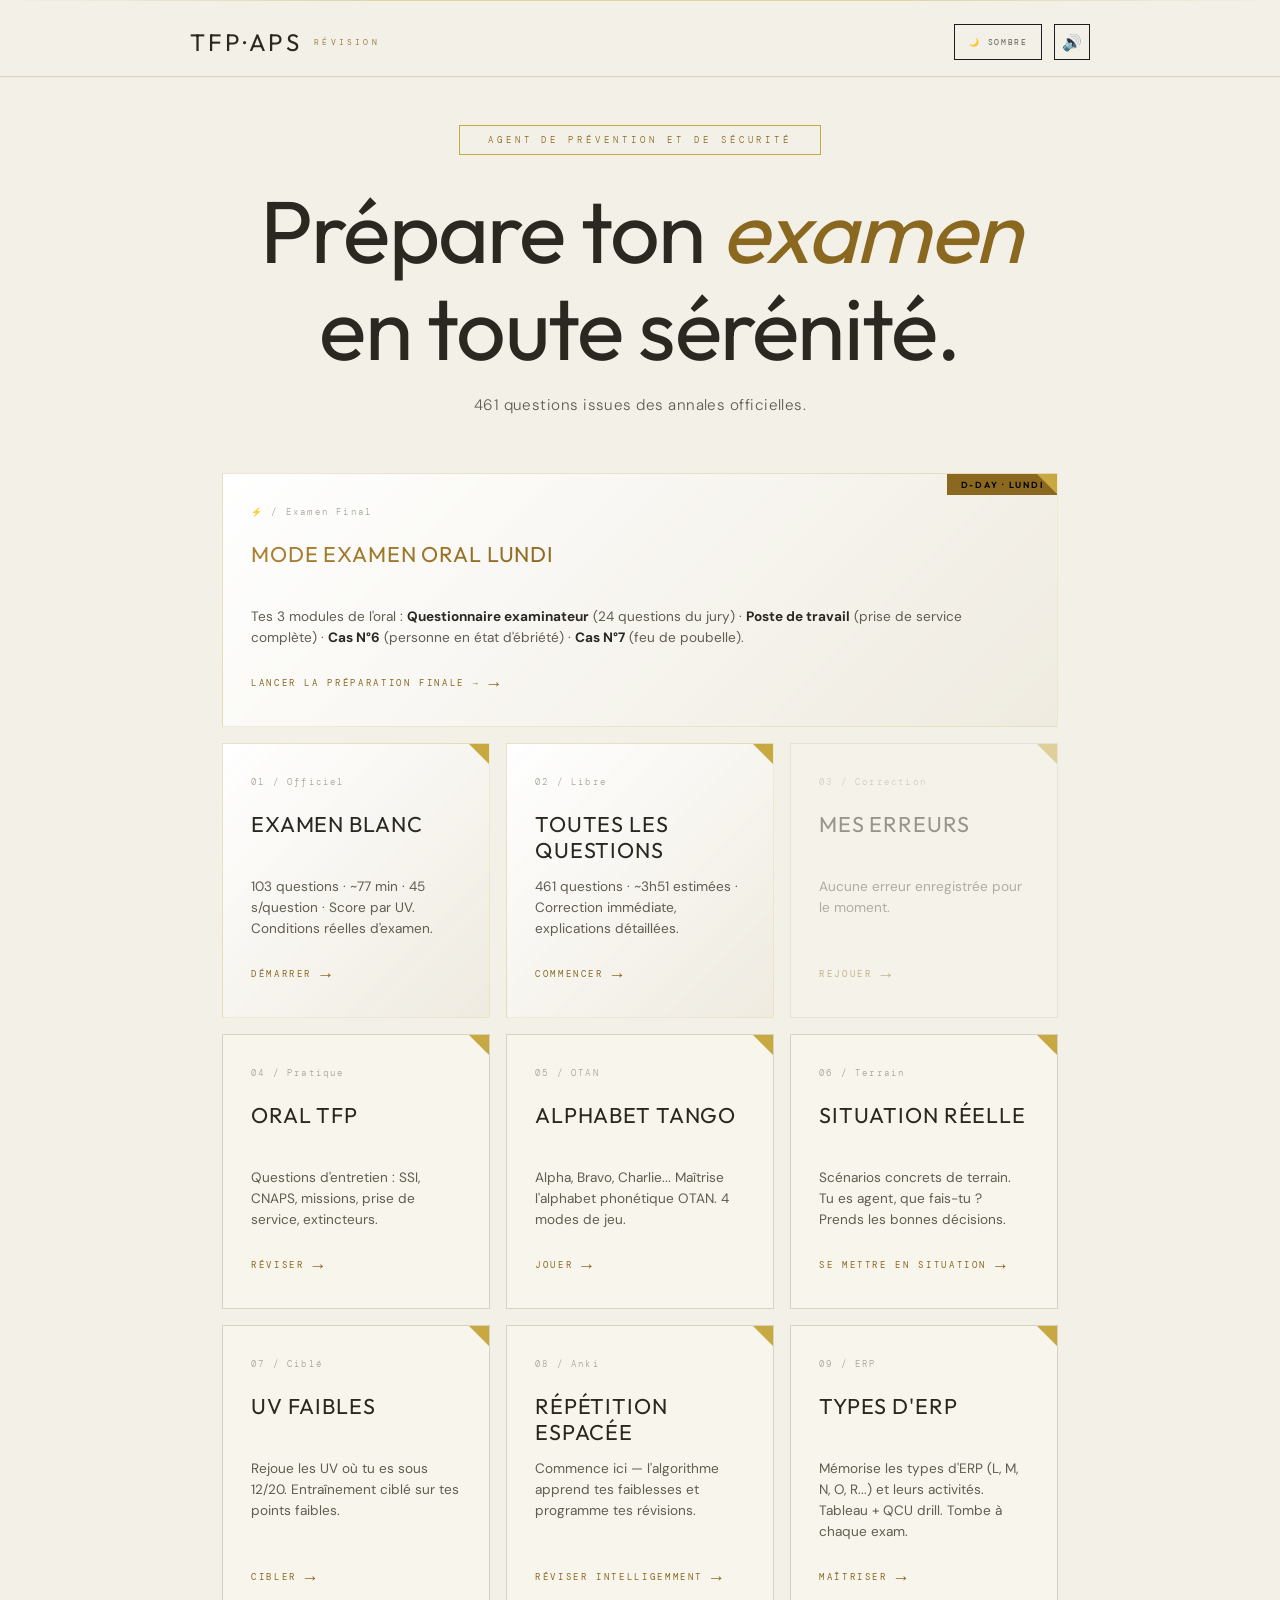
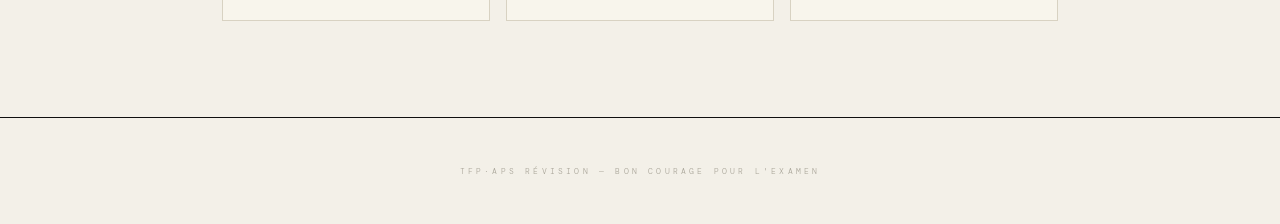
==== index.html @ dcd5896e "Add files via upload" ====
<!DOCTYPE html>
<html lang="fr">
<head>
<meta charset="UTF-8">
<meta name="viewport" content="width=device-width, initial-scale=1.0, viewport-fit=cover, user-scalable=no">
<title>TFP APS</title>
<link rel="manifest" href="manifest.json">
<meta name="theme-color" content="#141414">
<meta name="apple-mobile-web-app-capable" content="yes">
<meta name="apple-mobile-web-app-status-bar-style" content="black-translucent">
<meta name="apple-mobile-web-app-title" content="TFP APS">
<link rel="apple-touch-icon" href="icon-192.png">
<meta name="mobile-web-app-capable" content="yes">
<link rel="icon" type="image/png" sizes="192x192" href="icon-192.png">
<link rel="preconnect" href="https://fonts.googleapis.com">
<link rel="preconnect" href="https://fonts.gstatic.com" crossorigin>
<link href="https://fonts.googleapis.com/css2?family=Syne:wght@400;500;600;700;800&family=Outfit:wght@100;200;300;400;500;600;700;800;900&display=swap" rel="stylesheet">
<style>
/* ============================================================
   THEME 007 · TFP APS
   Noir absolu · Blanc froid · Or tranchant
   Fonts : Big Shoulders Display · DM Mono · DM Sans
   ============================================================ */

@import url('https://fonts.googleapis.com/css2?family=Big+Shoulders+Display:wght@300;400;500;600;700;800;900&family=DM+Mono:ital,wght@0,300;0,400;0,500;1,300&family=DM+Sans:ital,wght@0,300;0,400;0,500;1,300&display=swap');

/* ===== PALETTE 007 · Adoucie pour longues sessions ===== */
:root {
  --bg:             #0e0f11;
  --bg-soft:        #121316;
  --surface:        #15171a;
  --surface-hover:  #1c1f23;
  --border:         #24262a;
  --border-strong:  #32353a;
  --text:           #e4dfd3;
  --text-dim:       #8a857a;
  --text-faint:     #3c3d40;
  --accent:         #e4dfd3;
  --success:        #4a9a6a;
  --error:          #9a3a3a;
  --warning:        #b08830;
  --gold:           #c0a050;
  --gold-light:     #d8b870;
  --gold-dim:       #7a6828;
  --white:          #e8e3d7;
  --header-bg:      rgba(14, 15, 17, 0.96);
}

/* ===== FONTS ===== */
html, body {
  font-family: 'DM Sans', sans-serif !important;
  font-weight: 300;
  background: var(--bg) !important;
  color: var(--text) !important;
}

/* ===== SPLASH SCREEN · AGENT 007 ===== */
#splash007 {
  position: fixed;
  inset: 0;
  background: #000;
  z-index: 99999;
  display: flex;
  flex-direction: column;
  align-items: center;
  justify-content: center;
  overflow: hidden;
  font-family: 'DM Mono', monospace;
}

/* Scanlines CRT subtiles */
#splash007::before {
  content: '';
  position: absolute;
  inset: 0;
  background: repeating-linear-gradient(
    0deg,
    transparent 0,
    transparent 2px,
    rgba(255,255,255,0.015) 2px,
    rgba(255,255,255,0.015) 3px
  );
  pointer-events: none;
  z-index: 5;
  animation: scanlineShift 8s linear infinite;
}

@keyframes scanlineShift {
  from { background-position: 0 0; }
  to   { background-position: 0 100vh; }
}

/* Vignette radiale pour profondeur */
#splash007::after {
  content: '';
  position: absolute;
  inset: 0;
  background: radial-gradient(ellipse at center, transparent 30%, rgba(0,0,0,0.7) 100%);
  pointer-events: none;
  z-index: 4;
}

/* === TOP BAR : timestamp + classified === */
#splash007 .top-bar {
  position: absolute;
  top: 2rem;
  left: 2rem;
  right: 2rem;
  display: flex;
  justify-content: space-between;
  align-items: center;
  font-size: 0.55rem;
  letter-spacing: 0.3em;
  text-transform: uppercase;
  color: var(--text-dim);
  z-index: 10;
  opacity: 0;
  animation: fadeInDown 0.6s ease 0.3s forwards;
}

#splash007 .classified {
  color: var(--gold);
  border: 1px solid var(--gold-dim);
  padding: 0.3rem 0.8rem;
  position: relative;
}

#splash007 .classified::before {
  content: '';
  display: inline-block;
  width: 6px; height: 6px;
  border-radius: 50%;
  background: var(--gold);
  margin-right: 0.6rem;
  vertical-align: middle;
  animation: blink 1.2s ease infinite;
}

#splash007 .timestamp {
  color: var(--text-dim);
  font-variant-numeric: tabular-nums;
}

@keyframes blink {
  0%, 45% { opacity: 1; }
  50%, 95% { opacity: 0.2; }
  100% { opacity: 1; }
}

@keyframes fadeInDown {
  from { opacity: 0; transform: translateY(-8px); }
  to   { opacity: 1; transform: translateY(0); }
}

/* === GUN BARREL SEQUENCE === */
#splash007 .barrel-stage {
  position: absolute;
  top: 50%; left: 50%;
  transform: translate(-50%, -50%);
  width: 400px; height: 400px;
  display: flex;
  align-items: center;
  justify-content: center;
  animation: barrelStageFade 0.8s ease 3.2s forwards;
  z-index: 3;
}

@keyframes barrelStageFade {
  to { opacity: 0; visibility: hidden; }
}

#splash007 .barrel-dot {
  position: absolute;
  width: 4px; height: 4px;
  border-radius: 50%;
  background: var(--white);
  box-shadow: 0 0 12px rgba(255,255,255,0.8);
  animation: barrelDotPulse 0.8s ease forwards;
}

@keyframes barrelDotPulse {
  0%   { opacity: 0; transform: scale(0.5); }
  40%  { opacity: 1; transform: scale(1.2); }
  100% { opacity: 1; transform: scale(1); }
}

#splash007 .barrel-ring {
  position: absolute;
  width: 20px; height: 20px;
  border-radius: 50%;
  border: 2px solid var(--white);
  opacity: 0;
  animation: barrelRingExpand 1.2s cubic-bezier(0.16, 1, 0.3, 1) 0.8s forwards;
}

@keyframes barrelRingExpand {
  0%   { width: 20px; height: 20px; opacity: 0; border-color: #fff; }
  20%  { opacity: 1; }
  80%  { width: 280px; height: 280px; border-color: #fff; opacity: 1; }
  100% { width: 280px; height: 280px; border-color: var(--gold); opacity: 1; }
}

#splash007 .barrel-ring-2 {
  position: absolute;
  width: 280px; height: 280px;
  border-radius: 50%;
  border: 1px solid var(--gold);
  opacity: 0;
  animation: barrelRing2 0.8s ease 2s forwards;
}

@keyframes barrelRing2 {
  0%   { opacity: 0; transform: scale(1); }
  50%  { opacity: 0.6; transform: scale(1.08); }
  100% { opacity: 0; transform: scale(1.15); }
}

/* Crosshair lines */
#splash007 .crosshair {
  position: absolute;
  background: var(--gold);
  opacity: 0;
  animation: crosshairFade 0.5s ease 1.8s forwards;
}

#splash007 .crosshair.h {
  width: 200px; height: 1px;
  left: 50%; top: 50%;
  transform: translate(-50%, -50%);
}

#splash007 .crosshair.v {
  width: 1px; height: 200px;
  left: 50%; top: 50%;
  transform: translate(-50%, -50%);
}

@keyframes crosshairFade {
  0%   { opacity: 0; }
  100% { opacity: 0.3; }
}

/* Blood drip */
#splash007 .blood {
  position: absolute;
  top: 50%; left: 50%;
  transform: translate(-50%, -50%);
  width: 0; height: 2px;
  background: linear-gradient(90deg, rgba(138,42,42,0), #8a2a2a, #c03030);
  opacity: 0;
  animation: bloodDrip 1.2s ease 2.2s forwards;
  z-index: 2;
}

#splash007 .blood::after {
  content: '';
  position: absolute;
  right: 0; top: 0;
  width: 2px; height: 0;
  background: linear-gradient(180deg, #c03030, rgba(138,42,42,0));
  animation: bloodDrop 1s ease 2.8s forwards;
}

@keyframes bloodDrip {
  0%   { width: 0; opacity: 0; }
  20%  { opacity: 1; }
  100% { width: 140px; opacity: 1; }
}

@keyframes bloodDrop {
  0%   { height: 0; }
  100% { height: 60px; }
}

/* === MAIN CONTENT REVEAL === */
#splash007 .splash-content {
  position: relative;
  z-index: 6;
  text-align: center;
  opacity: 0;
  animation: contentReveal 0.8s ease 3.4s forwards;
  padding: 0 2rem;
}

@keyframes contentReveal {
  from { opacity: 0; transform: translateY(12px); }
  to   { opacity: 1; transform: translateY(0); }
}

#splash007 .welcome-line {
  font-size: 0.65rem;
  letter-spacing: 0.6em;
  text-transform: uppercase;
  color: var(--gold);
  margin-bottom: 1.5rem;
  display: flex;
  align-items: center;
  justify-content: center;
  gap: 1rem;
}

#splash007 .welcome-line::before,
#splash007 .welcome-line::after {
  content: '';
  display: inline-block;
  width: 40px;
  height: 1px;
  background: var(--gold-dim);
}

#splash007 .agent-name {
  font-family: 'Outfit', sans-serif;
  font-weight: 200;
  font-size: clamp(3rem, 9vw, 6.5rem);
  letter-spacing: 0.02em;
  color: var(--white);
  line-height: 1;
  margin-bottom: 0.5rem;
  text-shadow: 0 0 40px rgba(200, 168, 74, 0.15);
}

#splash007 .agent-name .gold-accent {
  color: var(--gold);
  font-style: italic;
  font-weight: 300;
  display: inline-block;
  margin-left: 0.15em;
}

#splash007 .matricule {
  font-family: 'DM Mono', monospace;
  font-size: 0.85rem;
  letter-spacing: 0.4em;
  color: var(--text);
  margin-bottom: 0.3rem;
  font-variant-numeric: tabular-nums;
}

#splash007 .matricule .code {
  color: var(--gold);
  margin-left: 0.5rem;
}

#splash007 .mission-brief {
  font-size: 0.55rem;
  letter-spacing: 0.4em;
  text-transform: uppercase;
  color: var(--text-dim);
  margin-bottom: 3rem;
}

/* === ENTER BUTTON === */
#splash007 .splash-enter {
  position: relative;
  display: inline-flex;
  align-items: center;
  justify-content: center;
  gap: 0.8rem;
  font-family: 'DM Mono', monospace;
  font-size: 0.7rem;
  letter-spacing: 0.4em;
  text-transform: uppercase;
  color: var(--gold);
  background: transparent;
  border: 1px solid var(--gold);
  padding: 1rem 2.5rem;
  cursor: pointer;
  overflow: hidden;
  transition: color 0.3s;
  min-width: 280px;
  user-select: none;
}

#splash007 .splash-enter::before {
  content: '';
  position: absolute;
  inset: 0;
  background: var(--gold);
  transform: translateX(-101%);
  transition: transform 0.45s cubic-bezier(0.16, 1, 0.3, 1);
  z-index: 0;
}

#splash007 .splash-enter > * {
  position: relative;
  z-index: 1;
}

#splash007 .splash-enter:hover { color: #000; }
#splash007 .splash-enter:hover::before { transform: translateX(0); }

#splash007 .splash-enter .arrow {
  display: inline-block;
  transition: transform 0.3s;
}

#splash007 .splash-enter:hover .arrow { transform: translateX(4px); }

/* Corners around button (L-brackets) */
#splash007 .splash-enter-wrap {
  position: relative;
  display: inline-block;
  padding: 8px;
}

#splash007 .splash-enter-wrap::before,
#splash007 .splash-enter-wrap::after {
  content: '';
  position: absolute;
  width: 12px; height: 12px;
  border: 1px solid var(--gold-dim);
}

#splash007 .splash-enter-wrap::before {
  top: 0; left: 0;
  border-right: none; border-bottom: none;
}

#splash007 .splash-enter-wrap::after {
  bottom: 0; right: 0;
  border-left: none; border-top: none;
}

/* Pulsing ring around button */
#splash007 .splash-enter-wrap {
  animation: enterWrapPulse 2.5s ease 3.8s infinite;
}

@keyframes enterWrapPulse {
  0%, 100% { box-shadow: 0 0 0 0 rgba(200, 168, 74, 0); }
  50%      { box-shadow: 0 0 0 6px rgba(200, 168, 74, 0.06); }
}

/* === CORNER DECORATIONS === */
#splash007 .corner {
  position: absolute;
  width: 50px; height: 50px;
  opacity: 0;
  animation: cornerFade 0.6s ease 0.5s forwards;
  z-index: 7;
}

#splash007 .corner::before,
#splash007 .corner::after {
  content: '';
  position: absolute;
  background: var(--gold);
  opacity: 0.6;
}

#splash007 .corner::before { width: 100%; height: 1px; }
#splash007 .corner::after  { width: 1px; height: 100%; }

#splash007 .corner-tl { top: 4.5rem; left: 2rem; }
#splash007 .corner-tl::before { top: 0; left: 0; }
#splash007 .corner-tl::after  { top: 0; left: 0; }

#splash007 .corner-tr { top: 4.5rem; right: 2rem; }
#splash007 .corner-tr::before { top: 0; right: 0; }
#splash007 .corner-tr::after  { top: 0; right: 0; }

#splash007 .corner-bl { bottom: 4.5rem; left: 2rem; }
#splash007 .corner-bl::before { bottom: 0; left: 0; }
#splash007 .corner-bl::after  { bottom: 0; left: 0; }

#splash007 .corner-br { bottom: 4.5rem; right: 2rem; }
#splash007 .corner-br::before { bottom: 0; right: 0; }
#splash007 .corner-br::after  { bottom: 0; right: 0; }

@keyframes cornerFade {
  to { opacity: 1; }
}

/* === BOTTOM SCANLINE === */
#splash007 .scanline {
  position: absolute;
  bottom: 2rem;
  left: 50%;
  transform: translateX(-50%);
  font-size: 0.5rem;
  letter-spacing: 0.3em;
  color: var(--text-faint);
  text-transform: uppercase;
  opacity: 0;
  animation: fadeUp 0.5s ease 3.6s forwards;
  z-index: 7;
  white-space: nowrap;
}

@keyframes fadeUp {
  from { opacity: 0; transform: translate(-50%, 6px); }
  to   { opacity: 1; transform: translate(-50%, 0); }
}

/* === EXIT ANIMATION (flash blanc puis fondu) === */
#splash007.exiting {
  animation: splashExit 0.8s cubic-bezier(0.7, 0, 0.84, 0) forwards;
}

#splash007.exiting .splash-content,
#splash007.exiting .corner,
#splash007.exiting .scanline,
#splash007.exiting .top-bar {
  animation: contentExit 0.4s ease forwards;
}

@keyframes splashExit {
  0%   { opacity: 1; }
  15%  { background: #fff; }
  16%  { background: #000; }
  100% { opacity: 0; pointer-events: none; }
}

@keyframes contentExit {
  to { opacity: 0; transform: translateY(-8px); }
}


/* ===== APP BODY (hidden during splash) ===== */
body.splash-active > header,
body.splash-active > main,
body.splash-active > footer {
  opacity: 0;
  pointer-events: none;
}

body.splash-done > header,
body.splash-done > main,
body.splash-done > footer {
  animation: appReveal 0.8s ease forwards;
}

@keyframes appReveal {
  from { opacity: 0; transform: translateY(6px); }
  to   { opacity: 1; transform: translateY(0); }
}

/* ===== BG : Slate très sombre avec grain ===== */
body {
  background: var(--bg) !important;
  background-image: none !important;
}

body::before {
  opacity: 0.03 !important;
  z-index: 1001;
}

/* Ligne dorée top */
body::after {
  content: '';
  position: fixed;
  top: 0; left: 0; right: 0;
  height: 1px;
  background: linear-gradient(90deg, transparent 0%, var(--gold) 30%, var(--gold) 70%, transparent 100%);
  z-index: 10000;
  opacity: 0.5;
}

/* ===== HEADER ===== */
header {
  background: var(--header-bg) !important;
  border-bottom: 1px solid var(--border) !important;
  box-shadow: 0 1px 0 rgba(200,168,74,0.06) !important;
  padding: 1.5rem 2rem 1rem !important;
}

/* ===== BRAND ===== */
.brand-logo {
  font-family: 'Outfit', sans-serif !important;
  font-weight: 400 !important;
  font-size: 1.5rem !important;
  letter-spacing: 0.12em !important;
  color: var(--white) !important;
  text-transform: uppercase;
}

.brand-sub {
  font-family: 'DM Mono', monospace !important;
  font-size: 0.5rem !important;
  letter-spacing: 0.4em !important;
  color: var(--gold) !important;
  text-transform: uppercase !important;
  opacity: 1 !important;
}

.brand-author {
  font-family: 'DM Mono', monospace !important;
  font-size: 0.48rem !important;
  letter-spacing: 0.15em !important;
  color: var(--text-faint) !important;
}

/* ===== STATS ===== */
.stat-value {
  font-family: 'DM Mono', monospace !important;
  font-weight: 500 !important;
  font-size: 1.1rem !important;
  color: var(--gold) !important;
}

.stat-label {
  font-family: 'DM Mono', monospace !important;
  font-size: 0.5rem !important;
  letter-spacing: 0.25em !important;
  color: var(--text-faint) !important;
}

/* ===== THEME TOGGLE ===== */
.theme-toggle {
  font-family: 'DM Mono', monospace !important;
  font-size: 0.5rem !important;
  letter-spacing: 0.2em !important;
  border-color: #1c1c1c !important;
  color: var(--text-dim) !important;
  border-radius: 0 !important;
}

.theme-toggle:hover { border-color: var(--gold) !important; color: var(--gold) !important; }

.sound-toggle {
  border-radius: 0 !important;
  border-color: #1c1c1c !important;
}

/* ===== HERO ===== */
.hero-tag {
  font-family: 'DM Mono', monospace !important;
  font-size: 0.55rem !important;
  letter-spacing: 0.45em !important;
  border: 1px solid var(--gold-dim) !important;
  color: var(--gold) !important;
  background: transparent !important;
  border-radius: 0 !important;
  padding: 0.5rem 1.75rem !important;
}

.hero h1 {
  font-family: 'Outfit', sans-serif !important;
  font-weight: 400 !important;
  font-size: clamp(2.5rem, 7vw, 5.5rem) !important;
  letter-spacing: -0.02em !important;
  line-height: 1.1 !important;
  color: var(--white) !important;
  text-transform: none;
}

.hero h1 em {
  font-family: 'Outfit', sans-serif !important;
  font-style: italic !important;
  font-weight: 400 !important;
  color: var(--gold) !important;
  text-transform: none;
  letter-spacing: -0.02em;
}

.hero p {
  font-family: 'DM Sans', sans-serif !important;
  font-size: 0.95rem !important;
  color: var(--text-dim) !important;
  letter-spacing: 0.03em !important;
}

/* ===== SECTION HEADING ===== */
.section-heading {
  font-family: 'DM Mono', monospace !important;
  font-size: 0.55rem !important;
  letter-spacing: 0.45em !important;
  color: var(--gold) !important;
  border-bottom: 1px solid var(--border) !important;
  padding-bottom: 0.75rem !important;
  text-transform: uppercase;
}

/* ===== MODE CARDS ===== */
.mode-card {
  background: var(--surface) !important;
  border: 1px solid var(--border) !important;
  border-radius: 0 !important;
  position: relative;
  overflow: hidden;
  transition: all 0.35s cubic-bezier(0.16,1,0.3,1) !important;
  display: flex !important;
  flex-direction: column !important;
}

.mode-card::before {
  content: '';
  position: absolute;
  inset: 0;
  background: linear-gradient(135deg, transparent 0%, rgba(200,168,74,0.04) 100%);
  opacity: 0;
  transition: opacity 0.4s;
}

/* Coin doré coupé */
.mode-card::after {
  content: '';
  position: absolute;
  top: 0; right: 0;
  border-style: solid;
  border-width: 0 20px 20px 0;
  border-color: transparent var(--gold-dim) transparent transparent;
  transition: border-color 0.3s;
}

.mode-card:hover {
  background: var(--surface-hover) !important;
  border-color: #222 !important;
  transform: translateY(-4px) !important;
  box-shadow: 0 16px 48px rgba(0,0,0,0.8), 0 0 0 1px rgba(200,168,74,0.12) !important;
}

.mode-card:hover::before { opacity: 1; }
.mode-card:hover::after  { border-color: transparent var(--gold) transparent transparent; }

.mode-card.highlight {
  border-color: rgba(200,168,74,0.25) !important;
  background: linear-gradient(135deg, var(--surface), rgba(200,168,74,0.04)) !important;
}

.mode-number {
  font-family: 'DM Mono', monospace !important;
  font-size: 0.55rem !important;
  letter-spacing: 0.25em !important;
  color: var(--text-faint) !important;
  margin-bottom: 1.5rem !important;
}

.mode-title {
  font-family: 'Outfit', sans-serif !important;
  font-weight: 400 !important;
  font-size: 1.35rem !important;
  letter-spacing: 0.04em !important;
  color: var(--white) !important;
  text-transform: uppercase;
  margin-bottom: 0.75rem !important;
  line-height: 1.2 !important;
  min-height: calc(1.35rem * 1.2 * 2) !important;
  display: flex !important;
  align-items: flex-start !important;
}

.mode-desc {
  font-family: 'DM Sans', sans-serif !important;
  font-size: 0.85rem !important;
  color: var(--text-dim) !important;
  line-height: 1.55 !important;
  flex: 1 !important;
}

.mode-meta {
  font-family: 'DM Mono', monospace !important;
  font-size: 0.55rem !important;
  letter-spacing: 0.3em !important;
  color: var(--gold) !important;
  text-transform: uppercase !important;
}

.mode-badge {
  font-family: 'DM Mono', monospace !important;
  font-size: 0.5rem !important;
  letter-spacing: 0.2em !important;
  background: var(--gold) !important;
  color: #000 !important;
  border-radius: 0 !important;
  font-weight: 500 !important;
}

/* ===== PARCOURS HERO ===== */
.parcours-hero {
  background: linear-gradient(135deg, var(--bg-soft), var(--surface)) !important;
  border: 1px solid rgba(200,168,74,0.2) !important;
  border-radius: 0 !important;
  border-top: 1px solid var(--gold) !important;
  box-shadow: 0 0 60px rgba(0,0,0,0.6);
}

.parcours-hero:hover {
  box-shadow: 0 20px 60px rgba(0,0,0,0.8), 0 0 0 1px rgba(200,168,74,0.15) !important;
  transform: translateY(-2px) !important;
}

.parcours-hero::before {
  background: radial-gradient(circle at 80% 50%, rgba(200,168,74,0.06), transparent 60%) !important;
}

.parcours-badge {
  font-family: 'DM Mono', monospace !important;
  font-size: 0.5rem !important;
  letter-spacing: 0.35em !important;
  border: 1px solid rgba(200,168,74,0.3) !important;
  color: var(--gold) !important;
  border-radius: 0 !important;
  background: transparent !important;
  padding: 0.4rem 1rem !important;
}

.parcours-title {
  font-family: 'Outfit', sans-serif !important;
  font-weight: 400 !important;
  font-size: clamp(1.75rem, 4vw, 2.75rem) !important;
  text-transform: uppercase;
  letter-spacing: 0.02em !important;
}

.parcours-title em {
  font-family: 'Outfit', sans-serif !important;
  font-weight: 400 !important;
  font-style: italic !important;
  color: var(--gold) !important;
  text-transform: none;
  letter-spacing: -0.01em;
}

.parcours-desc {
  font-family: 'DM Sans', sans-serif !important;
  color: var(--text-dim) !important;
  font-size: 0.9rem !important;
}

.parcours-progress-bar {
  background: var(--border) !important;
  border-radius: 0 !important;
  height: 1px !important;
}

.parcours-progress-fill {
  background: var(--gold) !important;
  border-radius: 0 !important;
}

.parcours-cta {
  font-family: 'DM Mono', monospace !important;
  font-size: 0.6rem !important;
  letter-spacing: 0.35em !important;
  color: var(--gold) !important;
}

/* ===== PROGRESS SECTION ===== */
.progress-section {
  background: var(--surface) !important;
  border: 1px solid var(--border) !important;
  border-radius: 0 !important;
  border-left: 1px solid var(--gold) !important;
}

.progress-title {
  font-family: 'Outfit', sans-serif !important;
  font-weight: 400 !important;
  font-size: 1.25rem !important;
  letter-spacing: 0.05em !important;
  text-transform: uppercase;
}

.progress-title em { color: var(--gold) !important; font-style: italic !important; font-family: 'Outfit', sans-serif !important; font-weight: 400 !important; text-transform: none; }

.progress-meta {
  font-family: 'DM Mono', monospace !important;
  font-size: 0.55rem !important;
  letter-spacing: 0.2em !important;
}

/* ===== QUIZ HEADER ===== */
.progress-bar { border-radius: 0 !important; background: var(--border) !important; height: 1px !important; }
.progress-fill { background: var(--gold) !important; border-radius: 0 !important; }
.progress-text { font-family: 'DM Mono', monospace !important; font-size: 0.7rem !important; color: var(--text-dim) !important; letter-spacing: 0.1em; }

.timer {
  font-family: 'DM Mono', monospace !important;
  font-weight: 500 !important;
  border-radius: 0 !important;
  border-color: var(--gold-dim) !important;
  color: var(--gold) !important;
  letter-spacing: 0.1em !important;
  font-size: 0.95rem !important;
}

.timer.warning { color: var(--warning) !important; border-color: var(--warning) !important; }
.timer.danger  { color: #c00 !important; border-color: #600 !important; }

/* ===== QUESTION ===== */
.question-theme {
  font-family: 'DM Mono', monospace !important;
  font-size: 0.55rem !important;
  letter-spacing: 0.4em !important;
  color: var(--gold) !important;
}

.question-text {
  font-family: 'Outfit', sans-serif !important;
  font-weight: 400 !important;
  font-size: clamp(1.35rem, 3.5vw, 1.9rem) !important;
  letter-spacing: -0.005em !important;
  color: var(--white) !important;
  line-height: 1.3 !important;
  text-transform: none;
}

/* ===== OPTIONS ===== */
.option {
  background: var(--surface) !important;
  border: 1px solid var(--border) !important;
  border-radius: 0 !important;
  font-family: 'DM Sans', sans-serif !important;
  font-size: 0.95rem !important;
  color: var(--text) !important;
  transition: all 0.2s !important;
  position: relative;
}

.option::before {
  content: '';
  position: absolute;
  left: 0; top: 0; bottom: 0;
  width: 2px;
  background: var(--gold);
  transform: scaleY(0);
  transition: transform 0.2s;
}

.option:hover:not(:disabled) {
  background: #0f0f0f !important;
  border-color: #222 !important;
  transform: translateX(4px) !important;
}

.option:hover:not(:disabled)::before { transform: scaleY(1); }

.option-letter {
  font-family: 'DM Mono', monospace !important;
  font-size: 0.75rem !important;
  color: var(--text-faint) !important;
}

.option.correct {
  background: rgba(58,138,90,0.05) !important;
  border-color: #1a4a2a !important;
  color: #4aaa6a !important;
}

.option.correct::before { transform: scaleY(1); background: #3a8a5a; }
.option.correct .option-letter { color: #3a8a5a !important; }

.option.wrong {
  background: rgba(138,42,42,0.05) !important;
  border-color: #3a1414 !important;
  color: #aa4a4a !important;
}

.option.wrong::before { transform: scaleY(1); background: #8a2a2a; }
.option.wrong .option-letter { color: #8a2a2a !important; }

/* ===== EXPLANATION ===== */
.explanation {
  background: var(--surface) !important;
  border: 1px solid var(--border) !important;
  border-left: 2px solid var(--gold) !important;
  border-radius: 0 !important;
}

.explanation-label {
  font-family: 'DM Mono', monospace !important;
  font-size: 0.55rem !important;
  letter-spacing: 0.3em !important;
  color: var(--gold) !important;
}

.explanation-text {
  font-family: 'DM Sans', sans-serif !important;
  font-size: 0.95rem !important;
  line-height: 1.65 !important;
  color: var(--text-dim) !important;
}

/* ===== BUTTONS ===== */
.btn {
  font-family: 'DM Mono', monospace !important;
  font-size: 0.65rem !important;
  letter-spacing: 0.3em !important;
  text-transform: uppercase !important;
  border-radius: 0 !important;
  background: var(--surface) !important;
  border: 1px solid #1c1c1c !important;
  color: var(--text-dim) !important;
  transition: all 0.25s !important;
}

.btn:hover {
  background: var(--surface-hover) !important;
  border-color: #2a2a2a !important;
  color: var(--text) !important;
}

.btn-primary {
  background: var(--gold) !important;
  border-color: var(--gold) !important;
  color: #000 !important;
  font-weight: 500 !important;
}

.btn-primary:hover {
  background: var(--gold-light) !important;
  border-color: var(--gold-light) !important;
  color: #000 !important;
}

.btn-ghost {
  background: transparent !important;
  border-color: #1a1a1a !important;
  color: var(--text-faint) !important;
}

.btn-ghost:hover {
  border-color: #2a2a2a !important;
  color: var(--text-dim) !important;
}

/* ===== RESULTS ===== */
.results-score {
  font-family: 'Outfit', sans-serif !important;
  font-weight: 400 !important;
  font-size: clamp(5rem, 16vw, 11rem) !important;
  letter-spacing: -0.04em !important;
  line-height: 1 !important;
  color: var(--white) !important;
  text-transform: uppercase;
}

.results-score em { color: var(--gold) !important; font-style: normal !important; }

.results-percent {
  font-family: 'DM Mono', monospace !important;
  font-size: 1.2rem !important;
  color: var(--text-dim) !important;
  letter-spacing: 0.2em !important;
}

.results-message {
  font-family: 'DM Sans', sans-serif !important;
  font-size: 1rem !important;
  color: var(--text-dim) !important;
  font-style: normal !important;
  letter-spacing: 0.03em !important;
}

/* ===== SECTION TITLES ===== */
.section-title {
  font-family: 'Outfit', sans-serif !important;
  font-weight: 400 !important;
  font-size: clamp(2rem, 5vw, 3.5rem) !important;
  letter-spacing: 0.02em !important;
  text-transform: uppercase;
}

.section-title em {
  font-family: 'DM Sans', sans-serif !important;
  font-weight: 300 !important;
  font-style: italic !important;
  color: var(--gold) !important;
  text-transform: none;
}

/* ===== THEME BUTTONS ===== */
.theme-btn {
  background: var(--surface) !important;
  border: 1px solid var(--border) !important;
  border-radius: 0 !important;
  font-family: 'DM Sans', sans-serif !important;
  font-size: 0.9rem !important;
  color: var(--text) !important;
  transition: all 0.2s !important;
}

.theme-btn:hover {
  background: var(--surface-hover) !important;
  border-color: var(--gold-dim) !important;
}

.theme-count { font-family: 'DM Mono', monospace !important; font-size: 0.65rem !important; color: var(--text-faint) !important; }

/* ===== FICHES ===== */
.fiche-card {
  background: var(--surface) !important;
  border: 1px solid var(--border) !important;
  border-radius: 0 !important;
  transition: all 0.3s cubic-bezier(0.16,1,0.3,1) !important;
  position: relative;
}

.fiche-card::after {
  content: '';
  position: absolute;
  bottom: 0; left: 0; right: 0;
  height: 1px;
  background: linear-gradient(90deg, transparent, var(--gold), transparent);
  transform: scaleX(0);
  transition: transform 0.4s;
}

.fiche-card:hover {
  background: var(--surface-hover) !important;
  border-color: #1c1c1c !important;
  transform: translateY(-3px) !important;
  box-shadow: 0 12px 40px rgba(0,0,0,0.7) !important;
}

.fiche-card:hover::after { transform: scaleX(1); }

.fiche-theme {
  font-family: 'DM Mono', monospace !important;
  font-size: 0.5rem !important;
  letter-spacing: 0.35em !important;
  color: var(--gold) !important;
}

.fiche-title {
  font-family: 'Outfit', sans-serif !important;
  font-weight: 400 !important;
  font-size: 1.15rem !important;
  letter-spacing: 0.03em !important;
  text-transform: uppercase;
  color: var(--white) !important;
}

.fiche-key {
  font-family: 'DM Sans', sans-serif !important;
  font-size: 0.8rem !important;
  color: var(--text-dim) !important;
  font-style: normal !important;
}

.fiche-hero-theme {
  font-family: 'DM Mono', monospace !important;
  font-size: 0.55rem !important;
  letter-spacing: 0.4em !important;
  color: var(--gold) !important;
}

.fiche-hero h2 {
  font-family: 'Outfit', sans-serif !important;
  font-weight: 400 !important;
  text-transform: uppercase;
  letter-spacing: 0.02em !important;
}

.fiche-hero-key {
  font-family: 'DM Sans', sans-serif !important;
  font-style: normal !important;
  color: var(--text-dim) !important;
}

.fiche-section-title {
  font-family: 'DM Mono', monospace !important;
  font-size: 0.6rem !important;
  letter-spacing: 0.35em !important;
  color: var(--gold) !important;
  border-bottom-color: var(--border) !important;
}

.fiche-section-text {
  font-family: 'DM Sans', sans-serif !important;
  font-size: 0.95rem !important;
  line-height: 1.8 !important;
  color: var(--text-dim) !important;
}

/* ===== SRS ===== */
.srs-feedback {
  background: var(--surface) !important;
  border: 1px solid var(--border) !important;
  border-radius: 0 !important;
}

.srs-label {
  font-family: 'DM Mono', monospace !important;
  font-size: 0.55rem !important;
  letter-spacing: 0.3em !important;
  color: var(--text-faint) !important;
}

.srs-btn {
  background: var(--surface) !important;
  border: 1px solid var(--border) !important;
  border-radius: 0 !important;
  color: var(--text-dim) !important;
  font-family: 'DM Mono', monospace !important;
  transition: all 0.2s !important;
}

.srs-btn:hover { background: var(--surface-hover) !important; transform: translateY(-1px) !important; }
.srs-btn[data-rating="again"]:hover { border-color: #4a0000 !important; color: #aa4a4a !important; }
.srs-btn[data-rating="easy"]:hover  { border-color: var(--gold-dim) !important; color: var(--gold) !important; }

.srs-btn-label {
  font-family: 'Outfit', sans-serif !important;
  font-weight: 400 !important;
  font-size: 0.9rem !important;
  text-transform: uppercase;
  letter-spacing: 0.05em !important;
}

.srs-btn-interval {
  font-family: 'DM Mono', monospace !important;
  font-size: 0.55rem !important;
  letter-spacing: 0.1em !important;
  color: var(--text-faint) !important;
}

/* ===== ORAL ===== */
.oral-card {
  background: linear-gradient(135deg, var(--surface), var(--bg-soft)) !important;
  border: 1px solid var(--border) !important;
  border-top: 1px solid var(--gold-dim) !important;
  border-radius: 0 !important;
}

.oral-label {
  font-family: 'DM Mono', monospace !important;
  font-size: 0.55rem !important;
  letter-spacing: 0.35em !important;
  color: var(--gold) !important;
}

.oral-question {
  font-family: 'Outfit', sans-serif !important;
  font-weight: 400 !important;
  font-size: clamp(1.4rem, 3.5vw, 2rem) !important;
  letter-spacing: 0.02em !important;
  color: var(--white) !important;
  text-transform: uppercase;
}

.oral-answer {
  font-family: 'DM Sans', sans-serif !important;
  font-size: 0.95rem !important;
  line-height: 1.75 !important;
  color: var(--text-dim) !important;
  border-top-color: var(--border) !important;
}

.oral-hint {
  font-family: 'DM Mono', monospace !important;
  font-size: 0.5rem !important;
  letter-spacing: 0.3em !important;
  color: var(--text-faint) !important;
}

/* ===== PARCOURS SCREEN ===== */
.parcours-overall-label {
  font-family: 'DM Mono', monospace !important;
  font-size: 0.55rem !important;
  letter-spacing: 0.4em !important;
  color: var(--gold) !important;
}

.parcours-overall {
  font-family: 'Outfit', sans-serif !important;
  font-weight: 400 !important;
  font-size: 4rem !important;
  color: var(--white) !important;
  letter-spacing: -0.02em !important;
}

.parcours-bloc-title {
  font-family: 'Outfit', sans-serif !important;
  font-weight: 400 !important;
  font-size: 1.4rem !important;
  text-transform: uppercase;
  letter-spacing: 0.05em !important;
  color: var(--white) !important;
}

.parcours-step {
  background: var(--surface) !important;
  border: 1px solid var(--border) !important;
  border-radius: 0 !important;
  transition: all 0.25s !important;
}

.parcours-step:hover:not(.locked) {
  background: var(--surface-hover) !important;
  border-color: #1c1c1c !important;
  transform: translateX(4px) !important;
}

.parcours-step.completed { border-left: 2px solid var(--gold) !important; }

.step-title {
  font-family: 'Outfit', sans-serif !important;
  font-weight: 400 !important;
  font-size: 1rem !important;
  text-transform: uppercase;
  letter-spacing: 0.05em !important;
  color: var(--white) !important;
}

.step-intro {
  font-family: 'DM Sans', sans-serif !important;
  font-size: 0.82rem !important;
  color: var(--text-dim) !important;
}

.step-number { font-family: 'DM Mono', monospace !important; color: var(--text-faint) !important; }

.phase-indicator {
  font-family: 'DM Mono', monospace !important;
  font-size: 0.55rem !important;
  letter-spacing: 0.2em !important;
  border-radius: 0 !important;
}

.validation-title {
  font-family: 'Outfit', sans-serif !important;
  font-weight: 400 !important;
  font-size: 2.5rem !important;
  text-transform: uppercase;
  letter-spacing: 0.02em !important;
}

.validation-title em { color: var(--gold) !important; font-style: italic !important; font-family: 'Outfit', sans-serif !important; font-weight: 400 !important; text-transform: none; }

.validation-score {
  font-family: 'DM Mono', monospace !important;
  letter-spacing: 0.15em !important;
  color: var(--text-dim) !important;
}

.validation-message { font-family: 'DM Sans', sans-serif !important; }

/* ===== FLASHCARDS ===== */
.flashcard-category {
  font-family: 'DM Mono', monospace !important;
  font-size: 0.55rem !important;
  letter-spacing: 0.35em !important;
  color: var(--gold) !important;
}

.flashcard-counter { font-family: 'DM Mono', monospace !important; font-size: 0.7rem !important; color: var(--text-faint) !important; }

.flashcard { border-radius: 0 !important; }

.flashcard-face-front {
  background: linear-gradient(135deg, #090909, #0d0d0d) !important;
  border: 1px solid #1a1a1a !important;
}

.flashcard-face-back {
  background: linear-gradient(135deg, #090909, rgba(200,168,74,0.04)) !important;
}

.flashcard-term {
  font-family: 'Outfit', sans-serif !important;
  font-weight: 400 !important;
  font-size: clamp(2rem, 7vw, 4rem) !important;
  letter-spacing: 0.01em !important;
  color: var(--white) !important;
  text-transform: uppercase;
}

.flashcard-hint {
  font-family: 'DM Mono', monospace !important;
  font-size: 0.5rem !important;
  letter-spacing: 0.3em !important;
  color: var(--text-faint) !important;
}

.flashcard-back-label {
  font-family: 'DM Mono', monospace !important;
  font-size: 0.5rem !important;
  letter-spacing: 0.4em !important;
  color: var(--gold) !important;
}

.flashcard-back-term {
  font-family: 'Outfit', sans-serif !important;
  font-weight: 400 !important;
  color: var(--gold) !important;
  font-size: 1.3rem !important;
  text-transform: uppercase;
  letter-spacing: 0.05em !important;
}

.flashcard-definition {
  font-family: 'DM Sans', sans-serif !important;
  font-size: 0.95rem !important;
  line-height: 1.75 !important;
  color: var(--text-dim) !important;
}

.flashcard-progress-bar { background: var(--border) !important; border-radius: 0 !important; height: 1px !important; }
.flashcard-progress-fill { background: var(--gold) !important; border-radius: 0 !important; }
.flashcard-done-title { font-family: 'Outfit', sans-serif !important; font-weight: 400 !important; text-transform: uppercase; }
.flashcard-done-title em { color: var(--gold) !important; font-style: italic !important; font-family: 'Outfit', sans-serif !important; font-weight: 400 !important; text-transform: none; }
.flashcard-done-msg { font-family: 'DM Sans', sans-serif !important; font-style: normal !important; color: var(--text-dim) !important; }

/* ===== DEFS ===== */
.defs-intro { font-family: 'DM Sans', sans-serif !important; color: var(--text-dim) !important; }

.defs-category-card {
  background: var(--surface) !important;
  border: 1px solid var(--border) !important;
  border-radius: 0 !important;
  transition: all 0.25s !important;
}

.defs-category-card:hover { background: var(--surface-hover) !important; border-color: #1c1c1c !important; }
.defs-all-btn { border-color: rgba(200,168,74,0.2) !important; background: linear-gradient(135deg, var(--surface), rgba(200,168,74,0.03)) !important; }

.defs-category-name {
  font-family: 'Outfit', sans-serif !important;
  font-weight: 400 !important;
  font-size: 1.1rem !important;
  text-transform: uppercase;
  letter-spacing: 0.04em !important;
}

.defs-category-count { font-family: 'DM Mono', monospace !important; font-size: 0.55rem !important; letter-spacing: 0.2em !important; color: var(--text-faint) !important; }

/* ===== REVIEW ===== */
.wrong-review h3 { font-family: 'Outfit', sans-serif !important; font-weight: 400 !important; font-size: 1.4rem !important; text-transform: uppercase; color: var(--text-dim) !important; }
.review-item { background: var(--surface) !important; border: 1px solid var(--border) !important; border-left: 2px solid #2a0000 !important; border-radius: 0 !important; }
.review-q { font-family: 'DM Sans', sans-serif !important; font-size: 0.95rem !important; }
.review-given { font-family: 'DM Mono', monospace !important; font-size: 0.8rem !important; color: #aa4a4a !important; }
.review-correct { font-family: 'DM Mono', monospace !important; font-size: 0.8rem !important; color: #4aaa6a !important; }
.review-exp { font-family: 'DM Sans', sans-serif !important; color: var(--text-faint) !important; border-top-color: var(--border) !important; }

/* ===== FOOTER ===== */
footer {
  font-family: 'DM Mono', monospace !important;
  font-size: 0.5rem !important;
  letter-spacing: 0.4em !important;
  text-transform: uppercase !important;
  color: var(--text-faint) !important;
  border-top-color: #0f0f0f !important;
}

/* ===== MODE CLAIR : papier journal ===== */
html.light {
  --bg:             #f3f0e8;
  --bg-soft:        #ede9de;
  --surface:        #f8f5ec;
  --surface-hover:  #f0ede3;
  --border:         #d8d2c2;
  --border-strong:  #b8b0a0;
  --text:           #2a2820;
  --text-dim:       #605c50;
  --text-faint:     #a8a498;
  --gold:           #8a6820;
  --gold-light:     #b08030;
  --gold-dim:       #c8a840;
  --white:          #2a2820;
  --accent:         #2a2820;
  --header-bg:      rgba(243,240,232,0.96);
}

html.light body {
  background: var(--bg) !important;
  background-image: none !important;
}

html.light body::after {
  background: linear-gradient(90deg, transparent, var(--gold-dim) 30%, var(--gold-dim) 70%, transparent);
  opacity: 0.4;
}

html.light .option.correct { background: rgba(58,138,90,0.06) !important; border-color: #aaccaa !important; }
html.light .option.wrong   { background: rgba(138,42,42,0.06) !important; border-color: #ccaaaa !important; }
html.light .parcours-hero  { background: linear-gradient(135deg, #f6f2e8, rgba(138,104,32,0.04)) !important; }
html.light .mode-card.highlight { background: linear-gradient(135deg, #fff, rgba(138,104,32,0.04)) !important; }
html.light .defs-all-btn   { background: linear-gradient(135deg, #fff, rgba(138,104,32,0.04)) !important; }
html.light .flashcard-face-front { background: #f6f2e8 !important; border-color: var(--border) !important; }


/* Suppression du grain */
body::before { display: none !important; }

</style>
<style>
  :root{--bg:#0e0f11;--surface:#15171a;--surface-hover:#1c1f23;--border:#24262a;--border-strong:#32353a;--text:#e4dfd3;--text-dim:#8a857a;--text-faint:#3c3d40;--success:#6ee7a8;--error:#fb8585;--warning:#fcc864;--gold:#c0a050;--header-bg:rgba(14,15,17,0.85);}
  html.light{--bg:#f3f0e8;--surface:#f8f5ec;--surface-hover:#f0ede3;--border:#d8d2c2;--border-strong:#b8b0a0;--text:#2a2820;--text-dim:#605c50;--text-faint:#a8a498;--success:#1a7a4a;--error:#c0392b;--warning:#b07a10;--gold:#8a6820;--header-bg:rgba(243,240,232,0.9);}
  .theme-toggle{background:transparent;border:1px solid var(--border);color:var(--text-dim);height:36px;padding:0 .85rem;border-radius:999px;cursor:pointer;font-size:.7rem;font-family:"Outfit",sans-serif;letter-spacing:.12em;text-transform:uppercase;display:flex;align-items:center;gap:.45rem;transition:all .25s;white-space:nowrap;flex-shrink:0;}
  .theme-toggle:hover{border-color:var(--gold);color:var(--gold);}
  *{margin:0;padding:0;box-sizing:border-box;}
  html,body{background:var(--bg);color:var(--text);font-family:"Outfit",sans-serif;font-weight:300;min-height:100vh;-webkit-font-smoothing:antialiased;overflow-x:hidden;-webkit-tap-highlight-color:transparent;}
  body{background-image:radial-gradient(ellipse 80% 50% at 50% -10%,rgba(212,180,131,.05),transparent),radial-gradient(ellipse 60% 40% at 80% 110%,rgba(212,180,131,.03),transparent);}
  header{padding:1.75rem 2rem 1rem;border-bottom:1px solid var(--border);position:sticky;top:0;background:var(--header-bg);backdrop-filter:blur(20px);-webkit-backdrop-filter:blur(20px);z-index:100;}
  .header-inner{max-width:900px;margin:0 auto;display:flex;justify-content:space-between;align-items:center;gap:1rem;}
  .brand{display:flex;align-items:center;gap:.75rem;cursor:pointer;}
  .brand-logo{font-family:"Syne",sans-serif;font-weight:800;font-size:1.5rem;letter-spacing:-.02em;}
  .brand-sub{font-size:.7rem;text-transform:uppercase;letter-spacing:.2em;color:var(--text-faint);}
  .header-controls{display:flex;gap:.75rem;align-items:center;}
  .sound-toggle{background:transparent;border:1px solid var(--border);color:var(--text-dim);width:36px;height:36px;border-radius:50%;cursor:pointer;font-size:1rem;transition:all .25s;}
  .sound-toggle:hover{border-color:var(--gold);color:var(--gold);}
  .sound-toggle.muted{opacity:.4;}
  main{max-width:900px;margin:0 auto;padding:3rem 2rem 6rem;}
  .hero{margin-bottom:3.5rem;text-align:center;}
  .hero-tag{display:inline-block;padding:.35rem 1rem;border:1px solid var(--border-strong);border-radius:999px;font-size:.65rem;letter-spacing:.25em;text-transform:uppercase;color:var(--gold);margin-bottom:1.75rem;}
  .hero h1{font-family:"Syne",sans-serif;font-weight:500;font-size:clamp(2.5rem,7vw,5rem);line-height:.95;letter-spacing:-.04em;margin-bottom:1rem;}
  .hero h1 em{font-style:italic;font-weight:300;color:var(--gold);}
  .hero p{max-width:460px;margin:0 auto;color:var(--text-dim);font-size:1rem;line-height:1.6;}
  .modes{display:grid;grid-template-columns:repeat(auto-fit,minmax(260px,1fr));gap:1rem;}
  .mode-card{padding:2rem 1.75rem;background:var(--surface);border:1px solid var(--border);border-radius:6px;cursor:pointer;transition:all .4s cubic-bezier(.16,1,.3,1);position:relative;overflow:hidden;text-align:left;color:var(--text);font-family:inherit;}
  .mode-card::before{content:"";position:absolute;top:0;left:0;width:100%;height:1px;background:linear-gradient(90deg,transparent,var(--gold),transparent);opacity:0;transition:opacity .4s;}
  .mode-card:hover{background:var(--surface-hover);border-color:var(--border-strong);transform:translateY(-2px);}
  .mode-card:hover::before{opacity:1;}
  .mode-card.highlight{border-color:var(--gold);background:linear-gradient(135deg,var(--surface),rgba(212,180,131,.05));}
  .mode-card:disabled{opacity:.45;cursor:not-allowed;}
  .mode-card:disabled:hover{transform:none;background:var(--surface);border-color:var(--border);}
  .mode-number{font-family:"Syne",sans-serif;font-weight:300;font-size:.7rem;color:var(--text-faint);letter-spacing:.3em;margin-bottom:1.5rem;}
  .mode-title{font-family:"Syne",sans-serif;font-weight:600;font-size:1.35rem;margin-bottom:.65rem;letter-spacing:-.02em;}
  .mode-desc{font-size:.85rem;color:var(--text-dim);line-height:1.5;margin-bottom:1.5rem;}
  .mode-meta{font-size:.68rem;text-transform:uppercase;letter-spacing:.2em;color:var(--gold);display:flex;align-items:center;gap:.5rem;}
  .mode-meta::after{content:"→";font-weight:300;font-size:1.1rem;transition:transform .3s;}
  .mode-card:hover .mode-meta::after{transform:translateX(4px);}
  .uv-screen{display:none;}
  .uv-screen.active{display:block;animation:fadeIn .4s ease;}
  .section-title{font-family:"Syne",sans-serif;font-weight:500;font-size:1.75rem;margin-bottom:.5rem;letter-spacing:-.02em;}
  .section-title em{font-style:italic;color:var(--gold);font-weight:300;}
  .section-sub{color:var(--text-dim);font-size:.9rem;line-height:1.6;margin-bottom:2rem;}
  .uv-grid{display:grid;grid-template-columns:repeat(auto-fill,minmax(260px,1fr));gap:.85rem;margin-bottom:2.5rem;}
  .uv-card{background:var(--surface);border:1px solid var(--border);border-radius:6px;padding:1.5rem 1.75rem;cursor:pointer;transition:all .3s;text-align:left;color:var(--text);font-family:inherit;}
  .uv-card:hover{background:var(--surface-hover);border-color:var(--gold);transform:translateY(-2px);}
  .uv-card.uv-all{border-color:var(--gold);background:linear-gradient(135deg,var(--surface),rgba(212,180,131,.05));}
  .uv-code{font-size:.62rem;letter-spacing:.25em;text-transform:uppercase;color:var(--gold);margin-bottom:.4rem;}
  .uv-title{font-family:"Syne",sans-serif;font-weight:600;font-size:1rem;margin-bottom:.3rem;letter-spacing:-.01em;}
  .uv-count{font-size:.78rem;color:var(--text-dim);}
  .quiz-screen{display:none;}
  .quiz-screen.active{display:block;animation:fadeIn .5s ease;}
  @keyframes fadeIn{from{opacity:0;transform:translateY(10px)}to{opacity:1;transform:translateY(0)}}
  .quiz-header{display:flex;justify-content:space-between;align-items:flex-start;margin-bottom:2rem;padding-bottom:1.5rem;border-bottom:1px solid var(--border);gap:1rem;flex-wrap:wrap;}
  .quiz-header-left{display:flex;flex-direction:column;gap:.5rem;flex:1;}
  .quiz-top-row{display:flex;align-items:center;gap:1.5rem;}
  .progress-bar{flex:1;max-width:400px;height:2px;background:var(--border);overflow:hidden;}
  .progress-fill{height:100%;background:var(--gold);transition:width .5s cubic-bezier(.16,1,.3,1);}
  .progress-text{font-family:"Syne",sans-serif;font-size:.85rem;color:var(--text-dim);white-space:nowrap;}
  .timer-wrap{display:flex;flex-direction:column;align-items:flex-end;gap:.35rem;min-width:80px;}
  .timer{font-family:"Syne",sans-serif;font-weight:700;font-size:1.1rem;color:var(--gold);padding:.35rem .85rem;border:1px solid var(--gold);border-radius:4px;letter-spacing:.05em;font-variant-numeric:tabular-nums;}
  .timer.warning{color:var(--warning);border-color:var(--warning);}
  .timer.danger{color:var(--error);border-color:var(--error);animation:pulse .8s infinite;}
  @keyframes pulse{0%,100%{opacity:1}50%{opacity:.4}}
  .timer-bar{height:3px;background:var(--border);border-radius:999px;overflow:hidden;width:80px;}
  .timer-bar-fill{height:100%;background:var(--gold);transition:width 1s linear;border-radius:999px;}
  .timer-bar-fill.warning{background:var(--warning);}
  .timer-bar-fill.danger{background:var(--error);}
  .question-theme{font-size:.68rem;letter-spacing:.25em;text-transform:uppercase;color:var(--gold);margin-bottom:.85rem;}
  .question-text{font-family:"Syne",sans-serif;font-weight:500;font-size:clamp(1.2rem,3vw,1.65rem);line-height:1.3;letter-spacing:-.02em;margin-bottom:2.25rem;}
  .options{display:flex;flex-direction:column;gap:.65rem;margin-bottom:1.75rem;}
  .option{background:var(--surface);border:1px solid var(--border);color:var(--text);padding:1.15rem 1.4rem;border-radius:4px;font-family:"Outfit",sans-serif;font-size:.93rem;line-height:1.5;cursor:pointer;text-align:left;transition:all .22s;display:flex;align-items:flex-start;gap:1rem;}
  .option:hover:not(:disabled){background:var(--surface-hover);border-color:var(--border-strong);transform:translateX(4px);}
  .option-letter{font-family:"Syne",sans-serif;font-weight:600;color:var(--text-faint);font-size:.85rem;flex-shrink:0;width:1.4rem;}
  .option.correct{background:rgba(74,222,128,.08);border-color:var(--success);color:var(--success);}
  .option.correct .option-letter{color:var(--success);}
  .option.wrong{background:rgba(248,113,113,.08);border-color:var(--error);color:var(--error);}
  .option.wrong .option-letter{color:var(--error);}
  .option:disabled{cursor:default;transform:none;}
  .explanation{padding:1.4rem 1.65rem;background:var(--surface);border:1px solid var(--border);border-left:2px solid var(--gold);border-radius:4px;margin-bottom:1.75rem;animation:slideDown .35s ease;}
  @keyframes slideDown{from{opacity:0;transform:translateY(-6px)}to{opacity:1;transform:translateY(0)}}
  .explanation-label{font-size:.68rem;letter-spacing:.25em;text-transform:uppercase;color:var(--gold);margin-bottom:.65rem;}
  .explanation-text{font-size:.93rem;line-height:1.6;color:var(--text);}
  .actions{display:flex;gap:1rem;flex-wrap:wrap;justify-content:space-between;margin-top:.5rem;}
  .btn{font-family:"Outfit",sans-serif;font-size:.82rem;letter-spacing:.1em;text-transform:uppercase;padding:.9rem 1.85rem;border-radius:4px;cursor:pointer;transition:all .22s;border:1px solid var(--border);background:var(--surface);color:var(--text);}
  .btn:hover{background:var(--surface-hover);border-color:var(--gold);}
  .btn-primary{background:var(--text);color:var(--bg);border-color:var(--text);font-weight:500;}
  .btn-primary:hover{background:var(--gold);color:var(--bg);border-color:var(--gold);}
  .btn-ghost{background:transparent;border-color:var(--border);}
  .results-screen{display:none;text-align:center;padding:3rem 0;}
  .results-screen.active{display:block;}
  .results-score{font-family:"Syne",sans-serif;font-weight:300;font-size:clamp(5rem,15vw,9rem);line-height:1;letter-spacing:-.06em;margin-bottom:.5rem;}
  .results-score em{color:var(--gold);font-style:normal;font-weight:500;}
  .results-percent{font-family:"Syne",sans-serif;font-weight:500;font-size:1.75rem;letter-spacing:.1em;margin-bottom:1rem;}
  .results-message{font-size:1.05rem;color:var(--text-dim);margin-bottom:2.5rem;font-style:italic;}
  .results-actions{display:flex;gap:1rem;justify-content:center;flex-wrap:wrap;}
  .uv-result-row{display:flex;justify-content:space-between;align-items:center;padding:.7rem 1rem;background:var(--surface);border-radius:4px;margin-bottom:.5rem;gap:1rem;flex-wrap:wrap;font-size:.85rem;text-align:left;}
  .wrong-review{margin-top:3.5rem;text-align:left;}
  .wrong-review h3{font-family:"Syne",sans-serif;font-weight:500;font-size:1.2rem;margin-bottom:1.25rem;color:var(--text-dim);}
  .review-item{padding:1.4rem;background:var(--surface);border:1px solid var(--border);border-radius:4px;margin-bottom:.85rem;}
  /* Session stats */
  .session-stats-grid{display:flex;gap:.75rem;justify-content:center;flex-wrap:wrap;margin-bottom:1rem;}
  .stat-chip{background:var(--surface);border:1px solid var(--border);border-radius:4px;padding:.6rem 1rem;min-width:90px;text-align:center;}
  .stat-chip-label{font-size:.55rem;text-transform:uppercase;letter-spacing:.18em;color:var(--text-faint);margin-bottom:.3rem;}
  .stat-chip-val{font-family:"Syne",sans-serif;font-weight:700;font-size:1.05rem;color:var(--gold);}
  .weak-themes-label{font-size:.6rem;text-transform:uppercase;letter-spacing:.2em;color:var(--text-faint);margin-bottom:.6rem;}
  .weak-themes{background:var(--surface);border:1px solid var(--border);border-radius:4px;overflow:hidden;}
  .weak-theme-row{display:flex;justify-content:space-between;align-items:center;padding:.55rem 1rem;border-bottom:1px solid var(--border);font-size:.82rem;}
  .weak-theme-row:last-child{border-bottom:none;}
  .review-q{font-weight:500;margin-bottom:.65rem;}
  .review-given{color:var(--error);font-size:.88rem;margin-bottom:.2rem;}
  .review-correct{color:var(--success);font-size:.88rem;margin-bottom:.65rem;}
  .review-exp{font-size:.85rem;color:var(--text-dim);padding-top:.65rem;border-top:1px solid var(--border);line-height:1.55;}
  .oral-card{background:var(--surface);border:1px solid var(--border);border-radius:6px;padding:2.5rem;min-height:380px;display:flex;flex-direction:column;justify-content:space-between;cursor:pointer;transition:all .3s;}
  .oral-card:hover{border-color:var(--border-strong);}
  .oral-label{font-size:.68rem;letter-spacing:.25em;text-transform:uppercase;color:var(--gold);margin-bottom:1.5rem;}
  .oral-question{font-family:"Syne",sans-serif;font-weight:500;font-size:clamp(1.25rem,3vw,1.65rem);line-height:1.3;letter-spacing:-.02em;}
  .oral-answer{font-size:.97rem;line-height:1.75;white-space:pre-line;color:var(--text);margin-top:2rem;padding-top:2rem;border-top:1px solid var(--border);animation:fadeIn .35s ease;}
  .oral-hint{font-size:.7rem;color:var(--text-faint);text-align:center;margin-top:1rem;letter-spacing:.15em;text-transform:uppercase;}
  .situation-screen{display:none;}
  .situation-screen.active{display:block;animation:fadeIn .4s ease;}
  .sit-card{background:linear-gradient(135deg,var(--surface),rgba(212,180,131,.04));border:1px solid var(--gold);border-radius:8px;padding:2.5rem;margin-bottom:2rem;}
  .sit-badge{display:inline-block;font-size:.62rem;letter-spacing:.25em;text-transform:uppercase;color:var(--gold);padding:.3rem .85rem;border:1px solid var(--gold);border-radius:999px;margin-bottom:1.25rem;}
  .sit-title{font-family:"Syne",sans-serif;font-weight:600;font-size:1.5rem;letter-spacing:-.02em;margin-bottom:1.25rem;}
  .sit-desc{font-size:1rem;line-height:1.75;color:var(--text);white-space:pre-line;}
  .sit-question{font-family:"Syne",sans-serif;font-weight:500;font-size:1.25rem;line-height:1.35;letter-spacing:-.01em;margin-bottom:1.75rem;margin-top:2rem;color:var(--text);border-top:1px solid var(--border);padding-top:1.75rem;}
  .sit-choices{display:flex;flex-direction:column;gap:.65rem;margin-bottom:2rem;}
  .sit-choice{background:var(--surface);border:1px solid var(--border);border-radius:4px;padding:1.15rem 1.4rem;cursor:pointer;text-align:left;color:var(--text);font-family:"Outfit",sans-serif;font-size:.93rem;line-height:1.5;transition:all .22s;display:flex;align-items:flex-start;gap:1rem;}
  .sit-choice:hover:not(:disabled){background:var(--surface-hover);border-color:var(--border-strong);transform:translateX(4px);}
  .sit-choice:disabled{cursor:default;transform:none;}
  .sit-choice.correct{background:rgba(74,222,128,.08);border-color:var(--success);color:var(--success);}
  .sit-choice.wrong{background:rgba(248,113,113,.08);border-color:var(--error);color:var(--error);}
  .choice-letter{font-family:"Syne",sans-serif;font-weight:600;font-size:.85rem;flex-shrink:0;width:1.4rem;color:var(--text-faint);}
  .sit-choice.correct .choice-letter{color:var(--success);}
  .sit-choice.wrong .choice-letter{color:var(--error);}
  .sit-feedback{padding:1.5rem 1.75rem;background:var(--surface);border:1px solid var(--border);border-left:2px solid var(--gold);border-radius:4px;margin-bottom:1.75rem;animation:slideDown .35s ease;display:none;}
  .sit-feedback.show{display:block;}
  .sit-feedback-label{font-size:.68rem;letter-spacing:.25em;text-transform:uppercase;color:var(--gold);margin-bottom:.75rem;}
  .sit-feedback-text{font-size:.93rem;line-height:1.65;color:var(--text);}
  .sit-nav{display:flex;gap:1rem;flex-wrap:wrap;align-items:center;justify-content:space-between;}
  .sit-score{font-family:"Syne",sans-serif;font-size:.85rem;color:var(--text-dim);}
  .sit-done{text-align:center;padding:3rem 0;}
  .sit-done-icon{font-size:4rem;margin-bottom:1.25rem;}
  .sit-done-score{font-family:"Syne",sans-serif;font-weight:300;font-size:5rem;letter-spacing:-.05em;line-height:1;margin-bottom:.5rem;}
  .sit-done-score em{color:var(--gold);font-style:normal;font-weight:500;}
  .sit-done-msg{color:var(--text-dim);font-size:1rem;font-style:italic;margin-bottom:2.5rem;}
  footer{text-align:center;padding:3rem 2rem;font-size:.72rem;color:var(--text-faint);letter-spacing:.15em;text-transform:uppercase;border-top:1px solid var(--border);}
  @media(max-width:768px){
    html{font-size:15px;}
    body{padding-top:env(safe-area-inset-top);padding-bottom:env(safe-area-inset-bottom);}
    header{padding:1rem 1rem .75rem;padding-top:calc(.9rem + env(safe-area-inset-top));}
    .brand-logo{font-size:1.2rem;}
    .theme-toggle{height:32px;padding:0 .65rem;font-size:.6rem;}
    #themeToggleLabel{display:none;}
    .sound-toggle{width:32px;height:32px;font-size:.85rem;}
    main{padding:2rem 1.1rem 5rem;}
    .hero{margin-bottom:2.5rem;}
    .modes{grid-template-columns:1fr;gap:.75rem;}
    .mode-card{padding:1.65rem 1.4rem;border-radius:10px;}
    .mode-card:hover,.uv-card:hover,.sit-choice:hover:not(:disabled),.option:hover:not(:disabled){transform:none;}
    .mode-card:active,.btn:active,.option:active:not(:disabled),.sit-choice:active:not(:disabled){transform:scale(0.98);transition:transform .1s;}
    .mode-title{font-size:1.2rem;}
    .quiz-header{flex-direction:column;gap:.75rem;margin-bottom:1.5rem;padding-bottom:1rem;}
    .timer-wrap{align-items:flex-start;}
    .timer-bar{width:100%;}
    .option{padding:1.1rem 1.2rem;border-radius:8px;min-height:54px;align-items:center;}
    .uv-grid{grid-template-columns:1fr;gap:.6rem;}
    .actions{flex-direction:column;gap:.65rem;}
    .btn{width:100%;padding:.95rem 1.4rem;font-size:.78rem;min-height:50px;border-radius:8px;}
    .results-screen{padding:1.5rem 0;}
    .results-actions{flex-direction:column;gap:.65rem;}
    .oral-card{padding:1.75rem 1.4rem;min-height:340px;border-radius:10px;}
    .sit-card{padding:1.75rem 1.4rem;border-radius:10px;}
    .sit-choice{padding:1.1rem 1.2rem;border-radius:8px;min-height:54px;align-items:center;}
    .sit-nav{flex-direction:column;gap:.65rem;}
    footer{padding:2rem 1rem;padding-bottom:calc(2rem + env(safe-area-inset-bottom));}
  }
  @media(max-width:420px){html{font-size:14px;}}
  @media(display-mode:standalone){header{padding-top:calc(1rem + env(safe-area-inset-top,20px));}}
  body::before{display:none;}

  /* ===== UV STATS DASHBOARD ===== */
  .uv-dashboard{margin-bottom:3rem;}
  .uv-dash-title{font-size:.68rem;letter-spacing:.3em;text-transform:uppercase;color:var(--text-faint);margin-bottom:1rem;padding-bottom:.5rem;border-bottom:1px solid var(--border);}
  .uv-dash-grid{display:grid;grid-template-columns:repeat(auto-fill,minmax(200px,1fr));gap:.6rem;}
  .uv-dash-row{background:var(--surface);border:1px solid var(--border);border-radius:5px;padding:.85rem 1rem;display:flex;flex-direction:column;gap:.4rem;transition:border-color .2s;}
  .uv-dash-row.pass{border-left:3px solid var(--success);}
  .uv-dash-row.fail{border-left:3px solid var(--error);}
  .uv-dash-row.warn{border-left:3px solid var(--warning);}
  .uv-dash-row.unseen{border-left:3px solid var(--border-strong);}
  .uv-dash-header{display:flex;justify-content:space-between;align-items:baseline;gap:.5rem;}
  .uv-dash-code{font-size:.6rem;letter-spacing:.2em;text-transform:uppercase;color:var(--gold);flex-shrink:0;}
  .uv-dash-note{font-family:"Syne",sans-serif;font-weight:700;font-size:.95rem;}
  .uv-dash-note.pass{color:var(--success);}
  .uv-dash-note.fail{color:var(--error);}
  .uv-dash-note.warn{color:var(--warning);}
  .uv-dash-note.unseen{color:var(--text-faint);}
  .uv-dash-name{font-size:.78rem;color:var(--text-dim);line-height:1.3;}
  .uv-dash-bar-wrap{height:2px;background:var(--border);border-radius:999px;overflow:hidden;margin-top:.2rem;}
  .uv-dash-bar-fill{height:100%;border-radius:999px;transition:width .6s cubic-bezier(.16,1,.3,1);}
  @media(max-width:768px){.uv-dash-grid{grid-template-columns:1fr 1fr;gap:.5rem;}.uv-dash-row{padding:.75rem .85rem;}}
  @media(max-width:420px){.uv-dash-grid{grid-template-columns:1fr;}}

</style>
</head>
<body>


<header>
  <div class="header-inner">
    <div class="brand" onclick="showHome()">
      <span class="brand-logo">TFP·APS</span>
      <span class="brand-sub">Révision</span>
    </div>
    <div class="header-controls">
      <button class="theme-toggle" id="themeToggle" onclick="toggleTheme()">
        <span id="themeIcon">☀️</span><span id="themeToggleLabel">Clair</span>
      </button>
      <button class="sound-toggle" id="soundToggle" onclick="toggleSound()">🔊</button>
    </div>
  </div>
</header>

<main>

  <!-- HOME -->
  <section id="homeScreen">
    <div class="hero">
      <span class="hero-tag">Agent de Prévention et de Sécurité</span>
      <h1>Prépare ton <em>examen</em><br>en toute sérénité.</h1>
      <p><span id="totalQuestions">0</span> questions issues des annales officielles.</p>
    </div>

    <!-- UV STATS DASHBOARD -->
    <div class="uv-dashboard" id="uvDashboard" style="display:none;">
      <div class="uv-dash-title">Tes résultats par UV</div>
      <div class="uv-dash-grid" id="uvDashGrid"></div>
    </div>
    <div class="modes">

      <button class="mode-card highlight examen-lundi-card" onclick="showExamenLundi()" style="grid-column:1/-1;border:1px solid var(--gold);background:linear-gradient(135deg,var(--surface),rgba(192,160,80,.08));position:relative;overflow:hidden;">
        <div style="position:absolute;top:0;right:0;background:var(--gold);color:#000;font-family:'Outfit',sans-serif;font-size:.55rem;letter-spacing:.2em;text-transform:uppercase;padding:.3rem .85rem;font-weight:600;">D-DAY · Lundi</div>
        <div class="mode-number" style="color:var(--gold);">⚡ / Examen Final</div>
        <div class="mode-title" style="background:linear-gradient(135deg,var(--gold-light),var(--gold));-webkit-background-clip:text;background-clip:text;-webkit-text-fill-color:transparent;color:transparent;">MODE EXAMEN ORAL LUNDI</div>
        <div class="mode-desc">Tes 3 modules de l'oral : <strong style="color:var(--text);">Questionnaire examinateur</strong> (24 questions du jury) · <strong style="color:var(--text);">Poste de travail</strong> (prise de service complète) · <strong style="color:var(--text);">Cas N°6</strong> (personne en état d'ébriété) · <strong style="color:var(--text);">Cas N°7</strong> (feu de poubelle).</div>
        <div class="mode-meta">Lancer la préparation finale →</div>
      </button>

      <button class="mode-card highlight" onclick="showExamenOfficiel()">
        <div class="mode-number">01 / Officiel</div>
        <div class="mode-title">Examen Blanc</div>
        <div class="mode-desc">103 questions · ~77 min · 45 s/question · Score par UV. Conditions réelles d'examen.</div>
        <div class="mode-meta">Démarrer</div>
      </button>

      <button class="mode-card highlight" onclick="startToutesLesQuestions()">
        <div class="mode-number">02 / Libre</div>
        <div class="mode-title">Toutes les Questions</div>
        <div class="mode-desc" id="toutesDesc">Toutes les questions en mode entraînement libre. Correction immédiate.</div>
        <div class="mode-meta">Commencer</div>
      </button>

      <button class="mode-card" id="errorsBtn" onclick="startErrorsMode()">
        <div class="mode-number">03 / Correction</div>
        <div class="mode-title">Mes Erreurs</div>
        <div class="mode-desc" id="errorsDesc">Rejoue uniquement les questions que tu as ratées.</div>
        <div class="mode-meta">Rejouer</div>
      </button>

      <button class="mode-card" onclick="startOral()">
        <div class="mode-number">04 / Pratique</div>
        <div class="mode-title">Oral TFP</div>
        <div class="mode-desc">Questions d'entretien : SSI, CNAPS, missions, prise de service, extincteurs.</div>
        <div class="mode-meta">Réviser</div>
      </button>

      <button class="mode-card" onclick="showOtanGame()">
        <div class="mode-number">05 / OTAN</div>
        <div class="mode-title">Alphabet Tango</div>
        <div class="mode-desc">Alpha, Bravo, Charlie... Maîtrise l'alphabet phonétique OTAN. 4 modes de jeu.</div>
        <div class="mode-meta">Jouer</div>
      </button>

      <button class="mode-card" onclick="startSituation()">
        <div class="mode-number">06 / Terrain</div>
        <div class="mode-title">Situation Réelle</div>
        <div class="mode-desc">Scénarios concrets de terrain. Tu es agent, que fais-tu ? Prends les bonnes décisions.</div>
        <div class="mode-meta">Se mettre en situation</div>
      </button>

      <button class="mode-card" id="weakUvBtn" onclick="startWeakUV()" style="display:none;">
        <div class="mode-number">07 / Ciblé</div>
        <div class="mode-title">UV Faibles</div>
        <div class="mode-desc" id="weakUvDesc">Rejoue les UV où tu es sous 12/20. Entraînement ciblé sur tes points faibles.</div>
        <div class="mode-meta">Cibler</div>
      </button>

      <button class="mode-card" onclick="startSRSMode()" id="srsBtn">
        <div class="mode-number">08 / Anki</div>
        <div class="mode-title">Répétition Espacée</div>
        <div class="mode-desc" id="srsDesc">Priorité aux questions ratées ou longtemps non vues. Méthode la plus efficace pour mémoriser.</div>
        <div class="mode-meta">Réviser intelligemment</div>
      </button>

      <button class="mode-card" onclick="showErpModule()">
        <div class="mode-number">09 / ERP</div>
        <div class="mode-title">Types d'ERP</div>
        <div class="mode-desc">Mémorise les types d'ERP (L, M, N, O, R...) et leurs activités. Tableau + QCU drill. Tombe à chaque exam.</div>
        <div class="mode-meta">Maîtriser</div>
      </button>

    </div>
  </section>

  <!-- EXAMEN BLANC : sélection UV -->
  <section id="examenOfficielScreen" class="uv-screen">
    <h2 class="section-title">Examen <em>Blanc</em></h2>
    <p class="section-sub">103 questions · ~77 min · 45 secondes par question · Note ≥ 12/20 requis par UV.<br>Lance tout d'un coup ou entraîne-toi UV par UV.</p>
    <div class="uv-grid" id="uvGrid"></div>
    <button class="btn btn-ghost" onclick="showHome()">← Retour</button>
  </section>

  <!-- QUIZ -->
  <section id="quizScreen" class="quiz-screen">
    <div class="quiz-header">
      <div class="quiz-header-left">
        <div class="quiz-top-row">
          <div class="progress-bar"><div class="progress-fill" id="progressFill"></div></div>
          <div class="progress-text" id="progressText">1 / 20</div>
        </div>
      </div>
      <div class="timer-wrap" id="timerWrap" style="display:none;">
        <div class="timer" id="timer">00:45</div>
        <div class="timer-bar"><div class="timer-bar-fill" id="timerBarFill" style="width:100%"></div></div>
      </div>
    </div>
    <div class="question-theme" id="questionTheme"></div>
    <div class="question-text" id="questionText"></div>
    <div class="options" id="options"></div>
    <div id="explanationBox"></div>
    <div class="actions">
      <button class="btn btn-ghost" onclick="confirmQuit()">Abandonner</button>
      <button class="btn btn-primary" id="nextBtn" onclick="nextQuestion()" style="display:none;">Question suivante →</button>
    </div>
  </section>

  <!-- RÉSULTATS -->
  <section id="resultsScreen" class="results-screen">
    <div class="hero-tag" style="margin-bottom:2rem;">Session terminée</div>
    <div class="results-score"><em id="scoreValue">0</em>/<span id="scoreTotal">20</span></div>
    <div class="results-percent" id="scorePercent">0%</div>
    <div class="results-message" id="scoreMessage"></div>
    <div id="sessionStats" style="max-width:600px;margin:0 auto 1.5rem;"></div>
    <div id="uvBreakdown" style="max-width:600px;margin:0 auto 2rem;text-align:left;"></div>
    <div class="results-actions">
      <button class="btn btn-primary" onclick="showHome()">Accueil</button>
      <button class="btn" onclick="retryQuiz()">Recommencer</button>
    </div>
    <div id="wrongReview" class="wrong-review"></div>
  </section>

  <!-- ORAL -->
  <section id="oralScreen" class="quiz-screen">
    <div class="quiz-header">
      <div class="quiz-header-left">
        <div class="quiz-top-row">
          <div class="progress-bar"><div class="progress-fill" id="oralProgressFill"></div></div>
          <div class="progress-text" id="oralProgressText">1 / 24</div>
        </div>
      </div>
    </div>
    <div class="oral-card" onclick="toggleOralAnswer()">
      <div>
        <div class="oral-label" id="oralLabel">Question</div>
        <div class="oral-question" id="oralQuestion"></div>
        <div class="oral-answer" id="oralAnswer" style="display:none;"></div>
      </div>
      <div class="oral-hint" id="oralHint">Clique pour voir la réponse</div>
    </div>
    <div class="actions" style="margin-top:2rem;">
      <button class="btn btn-ghost" onclick="showHome()">← Retour</button>
      <div style="display:flex;gap:.75rem;">
        <button class="btn" onclick="prevOral()">← Préc.</button>
        <button class="btn btn-primary" onclick="nextOral()">Suivante →</button>
      </div>
    </div>
  </section>

  <!-- SITUATION RÉELLE -->
  <section id="situationScreen" class="situation-screen"></section>


  <!-- CAS N°6 GUIDE -->
  <section id="cas6Screen" class="lundi-screen">
  </section>

  <!-- MODE EXAMEN LUNDI · Hub -->
  <section id="examenLundiScreen" class="lundi-screen">
  </section>

  <!-- MODE EXAMEN LUNDI · Questionnaire Examinateur -->
  <section id="examQuestionnaireScreen" class="lundi-screen">
  </section>

  <!-- MODE EXAMEN LUNDI · Prise de Service -->
  <section id="priseServiceScreen" class="lundi-screen">
  </section>

  <!-- MODE EXAMEN LUNDI · Articles de loi -->
  <section id="articlesScreen" class="lundi-screen">
  </section>

  <!-- MODE EXAMEN LUNDI · Glossaire technique SSI -->
  <section id="glossaireScreen" class="lundi-screen">
  </section>
</main>

<footer>TFP·APS Révision — Bon courage pour l'examen</footer>

<script>
// Base de données complète des questions TFP APS
// Extraites de tous les QCM Quizzbox + questions orales TFP

const questionsQCM = [
{
    theme: "Contrôle d'accès",
    q: "Le contrôle d'accès a pour but :",
    options: ["D'interdire l'entrée sur un site", "De ne faire entrer que le personnel du site", "De contrôler toutes les entrées et sorties", "D'accueillir tout le monde"],
    correct: 2,
    explanation: "Le contrôle d'accès vise à filtrer et enregistrer toutes les entrées et sorties d'un site, pour la sécurité des biens et des personnes."
  },
{
    theme: "Contrôle d'accès",
    q: "But du contrôle d'accès :",
    options: ["Filtrer les entrées sur un site", "Contrôler l'heure d'embauche des salariés", "Faire des statistiques sur les visites du site", "Occuper les APS qui sont en poste", "Informer les visiteurs qui se présentent"],
    correct: 0,
    explanation: "Le contrôle d'accès filtre les entrées pour empêcher l'intrusion de personnes non autorisées."
  },
{
    theme: "Contrôle d'accès",
    q: "Dans quel cadre un agent de sécurité peut-il demander une pièce d'identité à une personne ?",
    options: ["En cas de comportement suspect ou pour l'accès à un site sécurisé", "À tout moment et sans avoir à fournir la moindre justification légale", "Uniquement sur ordre des forces de l'ordre", "Pour vérifier l'âge de la personne"],
    correct: 0,
    explanation: "L'APS peut demander une pièce d'identité dans le cadre d'un contrôle d'accès sécurisé, ou face à un comportement suspect, mais pas de manière arbitraire."
  },
{
    theme: "Contrôle d'accès",
    q: "Quel est l'objectif d'un contrôle aléatoire des sacs à l'entrée d'un site sécurisé ?",
    options: ["Réduire le nombre de personnes entrant sur le site", "Prévenir l'introduction d'objets dangereux ou interdits", "Identifier les employés ayant des objets de valeur", "Augmenter la durée des files d'attente"],
    correct: 1,
    explanation: "Le contrôle aléatoire des sacs vise à prévenir l'introduction d'objets dangereux ou interdits sur le site."
  },
{
    theme: "Contrôle d'accès",
    q: "Quel est l'intérêt de la biométrie dans le contrôle d'accès ?",
    options: ["Identifier les personnes par leurs caractéristiques physiques uniques", "Mesurer la température corporelle", "Remplacer les caméras de surveillance", "Accélérer le passage aux portiques de sécurité"],
    correct: 0,
    explanation: "La biométrie identifie les personnes via des caractéristiques physiques uniques (empreinte, iris, visage)."
  },
{
    theme: "Contrôle d'accès",
    q: "Dans quel cas un agent de sécurité est-il en droit de refuser l'accès à une personne ?",
    options: ["Lorsque la personne refuse de se soumettre aux contrôles de sécurité", "Lorsque la personne est mal habillée", "Lorsque la personne semble nerveuse", "Lorsque la personne ne parle pas la langue du pays"],
    correct: 0,
    explanation: "Le refus d'accès est légitime quand la personne refuse les contrôles prévus par les consignes du site."
  },
{
    theme: "Main courante / Rapports",
    q: "La main courante peut être :",
    options: ["Orale", "Enregistrée", "Virtuelle", "Manuscrite ou informatisée"],
    correct: 3,
    explanation: "La main courante est un registre écrit, soit sur support papier (manuscrite), soit sur support informatique."
  },
{
    theme: "Main courante / Rapports",
    q: "Sur la main courante, huit heures du soir s'écrit :",
    options: ["08h00", "20h00", "8h00", "20h", "Aucune mention ne convient"],
    correct: 1,
    explanation: "La main courante utilise le format 24h. 8h du soir = 20h00."
  },
{
    theme: "Main courante / Rapports",
    q: "Le rapport d'anomalie a pour but de :",
    options: ["Signaler des dysfonctionnements constatés lors d'une ronde", "Rendre compte d'une vacation en totalité", "Signaler un fait grave survenu lors d'une vacation", "Occuper les APS durant leur vacation", "Aucune des réponses précédentes"],
    correct: 0,
    explanation: "Le rapport d'anomalie sert à signaler des dysfonctionnements (matériel, équipement, sécurité) observés en ronde."
  },
{
    theme: "Main courante / Rapports",
    q: "Des cartons sont placés devant une issue de secours, que faites-vous ?",
    options: ["Vous les déplacez et vous signalez l'anomalie sur la Main Courante", "Vous les jetez et vous signalez l'anomalie sur la Main Courante", "Vous demanderez plus tard à l'entretien de le faire", "Vous les laissez sur place et le marquez sur la Main Courante"],
    correct: 0,
    explanation: "Les issues de secours doivent toujours rester libres. On dégage immédiatement et on signale sur la main courante."
  },
{
    theme: "Main courante / Rapports",
    q: "Lors du signalement d'une personne il est important de préciser :",
    options: ["Son sexe, sa taille, sa corpulence", "Sa nationalité", "Son état de santé", "La marque de ses chaussures", "Sa religion", "Son eau de toilette"],
    correct: 0,
    explanation: "Le signalement objectif repose sur des critères physiques neutres : sexe, taille, corpulence, tenue. Jamais nationalité ou religion."
  },
{
    theme: "Communication",
    q: "Lors d'un appel téléphonique entrant, le nombre de sonneries maximum avant de décrocher est de :",
    options: ["Peu importe, il y a une musique d'attente", "5 sonneries maximum", "3 sonneries maximum", "Peu importe car le répondeur prend le relais", "Aucune des réponses précédentes"],
    correct: 2,
    explanation: "Règle professionnelle : décrocher en 3 sonneries maximum pour un accueil de qualité."
  },
{
    theme: "Communication",
    q: "Vous décrochez le téléphone au poste de sécurité de la société « Trémazec » et vous êtes salarié chez « Sécuritruc »; présentez-vous :",
    options: ["Bonjour, PC « Sécuritruc » Agent Machin", "Société Trémazec, bonjour, que puis-je pour vous", "Salut, c'est l'APS Machin de « Sécuritruc »", "Bonjour, société « Trémazec », APS Machin, je vous écoute"],
    correct: 1,
    explanation: "On se présente au nom du client (le site surveillé), jamais au nom de son employeur. Formule polie et professionnelle."
  },
{
    theme: "Communication",
    q: "En alphabet phonétique EXAMEN se dit :",
    options: ["Echo, X-Ray, Alpha, Mike, Exemple, November", "Echo, X-Ray, Alpha, Mike, Echo, Noël", "Echo, X-Ray, Alpha, Mike, Echo, November", "Echo, X-Ray, Alain, Michel, Echo, November"],
    correct: 2,
    explanation: "Alphabet OTAN : E=Echo, X=X-Ray, A=Alpha, M=Mike, E=Echo, N=November."
  },
{
    theme: "Appréhension / Droit",
    q: "Dans une grande surface, vous apercevez un individu dérobant le sac à main d'une cliente… que faites-vous ?",
    options: ["Vous ne pouvez rien faire c'est le travail de la police", "Je peux appréhender l'individu et le remettre à l'OPJ", "Vous ne faites rien, cela ne concerne pas le magasin", "Vous intervenez, rendez le sac à la cliente et laissez libre le voleur", "Ça ne vous regarde pas"],
    correct: 1,
    explanation: "Article 73 du CPP : en cas de flagrant délit, tout citoyen peut appréhender l'auteur et le remettre à un Officier de Police Judiciaire."
  },
{
    theme: "Appréhension / Droit",
    q: "Où l'appréhension doit-elle se faire dans une grande surface ?",
    options: ["Avant le passage en caisse du client (pour ne pas le manquer)", "À l'extérieur du magasin (pour éviter les problèmes)", "Dès le passage en caisse (dans la galerie marchande)", "Dans le sas d'accès au magasin (par sécurité)"],
    correct: 2,
    explanation: "L'appréhension se fait dès que l'individu a franchi la ligne de caisse sans payer : le vol est alors consommé."
  },
{
    theme: "Appréhension / Droit",
    q: "Pouvez-vous appréhender un individu qui vient de voler un CD en surface de vente ?",
    options: ["Oui la loi l'autorise", "Non, je dois attendre qu'il franchisse la ligne de caisse", "Non, je dois l'arrêter uniquement sur le parking", "Non, je dois attendre qu'il arrive en caisse", "Aucune des autres réponses"],
    correct: 1,
    explanation: "Le vol n'est consommé qu'après le franchissement de la ligne de caisse sans paiement."
  },
{
    theme: "Appréhension / Droit",
    q: "Pouvez-vous appréhender un individu en surface de vente ?",
    options: ["Non, sauf si l'infraction n'a aucun lien avec la vente", "Oui, peut être", "Aucune des autres réponses", "Non dans tous les cas", "Oui dans tous les cas"],
    correct: 0,
    explanation: "L'appréhension en surface de vente n'est possible que pour une infraction étrangère au processus de vente (ex : agression)."
  },
{
    theme: "Appréhension / Droit",
    q: "Vous avez interpellé une personne dans le cadre de l'article 73 du CPP. L'OPJ ne peut pas se déplacer immédiatement. Que faites-vous ?",
    options: ["Je prends l'identité de la personne et je la laisse partir", "Je garde cette personne sous ma surveillance jusqu'à l'arrivée de l'OPJ", "Je ne peux pas garder cette personne car c'est une arrestation arbitraire", "Je le sermonne et je le laisse repartir", "Je ne sais pas"],
    correct: 1,
    explanation: "Après appréhension, l'individu reste sous surveillance de l'agent jusqu'à la remise effective à l'OPJ."
  },
{
    theme: "Appréhension / Droit",
    q: "Pouvez-vous appréhender un individu qui s'est enfui après avoir commis un vol la semaine dernière sur votre lieu de travail ?",
    options: ["Oui", "Non, je ne l'appréhende pas uniquement s'il revient payer l'article", "Aucune des autres réponses", "Oui, s'il ne ramène pas ce qu'il a volé", "Non"],
    correct: 4,
    explanation: "L'article 73 exige le flagrant délit. Un vol commis la semaine dernière n'est plus flagrant : seule la police peut agir."
  },
{
    theme: "Appréhension / Droit",
    q: "Vous appréhendez une personne et celle-ci vous agresse physiquement. Vous avez le droit :",
    options: ["Aucune des autres réponses", "D'utiliser tous les moyens y compris une arme", "D'utiliser la force nécessaire au but recherché", "D'utiliser la violence physique et verbale", "De menotter la personne contre un radiateur"],
    correct: 2,
    explanation: "Légitime défense : usage proportionné de la force, strictement nécessaire pour se protéger."
  },
{
    theme: "Appréhension / Droit",
    q: "Pouvez-vous appréhender un individu qui mange un produit du magasin et ne s'acquitte pas du montant lors de son passage en caisse ?",
    options: ["Non, c'est grave, je fais la même chose pendant mon service", "Non ce n'est pas grave, le magasin a des assurances pour cela", "Oui c'est un délit", "Non, mais je dois en rendre compte à ma hiérarchie", "Aucune des autres réponses"],
    correct: 2,
    explanation: "Consommer un produit sans payer constitue un vol consommé dès le passage en caisse."
  },
{
    theme: "Appréhension / Droit",
    q: "Vous avez appréhendé un individu, quelle obligation devez-vous impérativement respecter ?",
    options: ["Faire prévenir un Officier de Police Judiciaire", "Faire prévenir notre société de sécurité", "Faire prévenir le responsable de l'établissement", "Aucune des autres réponses", "Faire prévenir un agent de police judiciaire"],
    correct: 0,
    explanation: "Article 73 CPP : l'individu doit être remis sans délai à un OPJ (pas un APJ)."
  },
{
    theme: "Appréhension / Droit",
    q: "Dans l'attente des services publics compétents, à qui incombe la responsabilité d'une personne appréhendée ?",
    options: ["Au service de Police", "Au service de Gendarmerie", "Au responsable du magasin", "Aucune des autres réponses", "À l'agent qui a fait l'appréhension"],
    correct: 4,
    explanation: "L'agent qui a procédé à l'appréhension reste responsable de la personne jusqu'à la remise à l'OPJ."
  },
{
    theme: "Appréhension / Droit",
    q: "Le droit d'appréhender conformément à l'article 73 du CPP est :",
    options: ["Réservé aux agents de sécurité", "Réservé aux forces de l'ordre", "Un droit de tout citoyen", "Aucune des autres réponses", "Un droit des seuls citoyens élus ou assermentés"],
    correct: 2,
    explanation: "L'article 73 est un droit citoyen : toute personne peut appréhender l'auteur d'un flagrant délit."
  },
{
    theme: "Appréhension / Droit",
    q: "Je suis agent dans un établissement, sous quelles conditions ai-je le droit d'appréhender une personne ?",
    options: ["Si la personne a un comportement suspect", "Aucune des autres réponses", "Dès que la personne sort de l'enceinte de l'établissement", "Si elle est poursuivie par une clameur publique", "Si c'est prévu dans les consignes"],
    correct: 3,
    explanation: "Le flagrant délit inclut la poursuite par la clameur publique (article 53 CPP)."
  },
{
    theme: "Appréhension / Droit",
    q: "Quelles sont les conditions de rétention d'une personne dans le cadre de l'article 73 du code de procédure pénale ?",
    options: ["Il n'y a pas de condition particulière de rétention, l'agent fait comme il veut", "La personne appréhendée doit être remise en liberté dès lors qu'elle a avoué le délit", "Aucune des autres réponses", "La personne appréhendée ne doit subir aucune violence ni humiliation", "La personne appréhendée peut subir des violences et humiliations si nécessaire"],
    correct: 3,
    explanation: "Le respect de la dignité humaine est absolu : aucune violence ni humiliation n'est tolérée."
  },
{
    theme: "Appréhension / Droit",
    q: "Quel article prévoit le droit d'appréhension ?",
    options: ["L'article 803 du code de procédure pénale", "L'article 73 du code pénal", "L'article 53 du code pénal", "L'article 73 du code de procédure pénale"],
    correct: 3,
    explanation: "Article 73 du Code de Procédure Pénale (CPP), pas du Code Pénal."
  },
{
    theme: "Appréhension / Droit",
    q: "Quel article prévoit le flagrant délit ?",
    options: ["L'article 803 du code de procédure pénale", "L'article 73 du code pénal", "L'article 53 du code de procédure pénale", "L'article 73 du code de procédure pénale"],
    correct: 2,
    explanation: "Article 53 CPP définit le flagrant délit. Article 73 CPP définit le droit d'appréhension qui en découle."
  },
{
    theme: "Appréhension / Droit",
    q: "Quel élément « fortement recommandé » trouve-t-on dans un local d'appréhension ?",
    options: ["Des menottes", "Une machine à café", "Registre des consignes", "Aucune des autres réponses", "Une caméra de vidéosurveillance"],
    correct: 4,
    explanation: "La caméra de vidéosurveillance protège juridiquement l'agent et la personne appréhendée."
  },
{
    theme: "Appréhension / Droit",
    q: "Avez-vous le droit d'interdire l'accès du magasin à une personne qui a déjà volé sur le site ?",
    options: ["Oui, sur ordre de la direction du magasin", "Non, c'est contraire au Code du commerce", "Non, car ce sont uniquement les forces de l'ordre qui le peuvent", "Oui, car c'est un voleur", "Aucune des propositions"],
    correct: 0,
    explanation: "Le responsable du magasin peut interdire l'accès à un client sur la base du droit privé (règlement intérieur)."
  },
{
    theme: "Appréhension / Droit",
    q: "Agent de sécurité dans une grande surface, vous appréhendez un mineur de 16 ans qui vient de dérober un DVD. Que faites-vous ?",
    options: ["J'appelle les forces de l'ordre", "Je lui fais signer une reconnaissance de vol", "Je le fouille pour récupérer l'objet volé", "Je lui donne un sérieux avertissement et je le laisse partir", "Aucune des autres réponses"],
    correct: 0,
    explanation: "Pour un mineur, obligation d'appeler les forces de l'ordre. Pas de fouille, pas de reconnaissance signée."
  },
{
    theme: "Gestion de conflit",
    q: "Un conflit c'est :",
    options: ["Une situation émotionnelle qui n'aboutit pas", "Une situation de blocage entre au moins deux personnes", "Une situation liée à la conjoncture", "Aucune des réponses précédentes"],
    correct: 1,
    explanation: "Un conflit est une situation de blocage/opposition entre au moins deux parties."
  },
{
    theme: "Gestion de conflit",
    q: "Dans la gestion de conflit peut-on répondre négativement à une situation ?",
    options: ["Oui", "Non", "Il vaut mieux être d'accord avec notre interlocuteur dans tous les cas"],
    correct: 0,
    explanation: "Un refus ferme et poli est parfois nécessaire, mais doit être formulé sans agressivité."
  },
{
    theme: "Gestion de conflit",
    q: "Dans le cadre de la gestion de conflit, quel adjectif s'applique au mieux au rôle de l'APS ?",
    options: ["Coordinateur", "Amateur", "Conciliateur", "Bagarreur", "Dictateur"],
    correct: 2,
    explanation: "L'APS joue un rôle de conciliateur : calmer, désamorcer, trouver une issue pacifique."
  },
{
    theme: "Gestion de conflit",
    q: "Comment un agent de sécurité doit-il réagir face à une personne agressive ?",
    options: ["Intervenir physiquement sans attendre pour maîtriser la personne", "Ignorer la personne", "Tenter de calmer la situation en parlant doucement et en gardant ses distances", "Appeler la police et fuir"],
    correct: 2,
    explanation: "La désescalade verbale avec distance de sécurité est la règle d'or."
  },
{
    theme: "Incendie",
    q: "Quels sont les éléments indispensables à la combustion ?",
    options: ["Une propagation, un comburant, un combustible", "Des molécules, des radicaux libres et un tétraèdre", "Un combustible, un comburant, une énergie d'activation", "Aucune des réponses précédentes"],
    correct: 2,
    explanation: "Triangle du feu : combustible + comburant (oxygène) + énergie d'activation (chaleur)."
  },
{
    theme: "Incendie",
    q: "Le triangle du feu c'est :",
    options: ["Combinaison de 3 éléments", "La réduction de 3 éléments", "La proportion de 3 éléments", "La traduction de 3 éléments", "Aucune des réponses précédentes"],
    correct: 0,
    explanation: "Triangle du feu = combinaison simultanée de 3 éléments (combustible + comburant + énergie)."
  },
{
    theme: "Incendie",
    q: "Le feu se propage par :",
    options: ["Convection, rayonnement, projection, écoulement", "Convection, rayonnement, conduction, projection", "Convection, conduction, rayonnement, explosion", "Aucune des réponses précédentes"],
    correct: 1,
    explanation: "Les 4 modes de propagation : convection (air chaud), rayonnement (ondes thermiques), conduction (solides), projection (étincelles)."
  },
{
    theme: "Incendie",
    q: "La propagation de l'incendie par la transmission de la chaleur dans la masse d'un matériau correspond à :",
    options: ["La conduction", "La convection", "Le rayonnement", "La projection", "La réfraction"],
    correct: 0,
    explanation: "La conduction = transmission de chaleur à travers un solide (ex : mur, poutre métallique)."
  },
{
    theme: "Incendie",
    q: "Quand y a-t-il inflammation ?",
    options: ["Quand l'incandescence est atteinte", "Lorsque la température est suffisante, les vapeurs s'enflamment au contact de l'oxygène", "Quand les fumées sont suffisamment chaudes", "Aucune des réponses précédentes"],
    correct: 1,
    explanation: "L'inflammation survient quand les vapeurs de combustible atteignent leur température d'inflammation au contact de l'O₂."
  },
{
    theme: "Incendie",
    q: "Lors d'une ronde, vous notez l'absence d'un extincteur près d'un local électrique, vous le remplacez par :",
    options: ["Un extincteur à CO2", "Un extincteur à eau pulvérisée", "Un extincteur à poudre", "Un extincteur à eau pulvérisée + additif"],
    correct: 0,
    explanation: "Feux électriques (classe C) = extincteur CO₂ : non conducteur, ne laisse pas de résidu."
  },
{
    theme: "Incendie",
    q: "Quelle est la distance d'attaque d'un extincteur CO2 ?",
    options: ["-1 m", "1,5 m", "2 à 3m", "3 à 4 mètres", "Aucune des réponses précédentes"],
    correct: 0,
    explanation: "CO₂ : attaque à moins d'1 mètre (portée courte du gaz). Attention aux mains : risque de brûlure par le froid."
  },
{
    theme: "Incendie",
    q: "Un élément de construction ayant une isolation thermique est dit…",
    options: ["Pare flamme ou EI", "Coupe feu ou REI", "Coupe flamme ou RE", "Pare feu ou SF", "Aucune des réponses précédentes"],
    correct: 1,
    explanation: "Coupe-feu (REI) = Résistance mécanique + Étanchéité aux flammes + Isolation thermique."
  },
{
    theme: "Incendie",
    q: "Quelles sont les différentes méthodes de désenfumage ?",
    options: ["Courant d'air-ventilation-combinaison des deux", "Balayage de l'espace-différence de pression-combinaison des deux", "Évacuation-arrivée d'air frais-combinaison des deux", "Aucune des réponses proposées"],
    correct: 1,
    explanation: "Méthodes de désenfumage : balayage (naturel), différence de pression (mécanique), ou combiné."
  },
{
    theme: "Incendie",
    q: "Un agent de sécurité doit savoir lire un plan pour repérer :",
    options: ["Les moyens de secours, les accès", "Les divers locaux à risques du site, les accès, les moyens de secours, les circuits de rondes", "Les issues, les extincteurs, les téléphones d'alerte", "Aucune des réponses précédentes"],
    correct: 1,
    explanation: "La lecture de plan doit être complète : locaux à risques, accès, moyens de secours ET circuits de ronde."
  },
{
    theme: "Incendie",
    q: "L'unité de signalisation sur votre CMSI présente un voyant rouge clignotant que devez-vous faire immédiatement et dans tous les cas ?",
    options: ["Déclencher l'alarme générale", "Informer dès son arrivée le commandant des opérations de secours", "Appeler vos agents en ronde pour qu'ils regagnent le PC immédiatement", "Attendre les consignes de votre chef de service", "Utiliser la fonction de l'UCMC et télécommander le DAS, à distance, afin de le mettre en position de sécurité"],
    correct: 4,
    explanation: "Voyant rouge clignotant = défaut de position d'attente. On télécommande le DAS pour le mettre en position de sécurité via l'UCMC."
  },
{
    theme: "Incendie",
    q: "Quelle est la première chose à faire lorsqu'il y a une alarme SSI qui se déclenche ?",
    options: ["Arrêter le signal sonore", "Effectuer une levée de doute", "Localiser le sinistre", "Effectuer un compte rendu"],
    correct: 0,
    explanation: "On coupe le signal sonore pour pouvoir communiquer, puis on localise le sinistre et on fait la levée de doute."
  },
{
    theme: "Incendie",
    q: "Quel est le but de la règlementation incendie dans les ERP ?",
    options: ["Continuité de l'exploitation avec évacuation du niveau sinistré", "Faciliter l'évacuation des occupants - faciliter l'action des secours - limiter la propagation du feu", "Faciliter le déclenchement des secours - désenfumer - compartimenter", "Faciliter l'évacuation - sécuriser l'ERP - préserver le bâtiment"],
    correct: 1,
    explanation: "Les 3 objectifs de la règlementation ERP : évacuation, action des secours, limitation de la propagation."
  },
{
    theme: "Incendie",
    q: "À leur arrivée sur le site, les pompiers vous demandent de les conduire sur le lieu du sinistre, que faites-vous ?",
    options: ["Vous demandez l'autorisation à votre hiérarchie", "Vous leur remettez un plan des lieux", "Vous leur demandez une pièce d'identité, et leur établissez un badge", "Vous les guidez sur les lieux du sinistre"],
    correct: 3,
    explanation: "On guide directement les secours vers le sinistre : c'est une priorité absolue."
  },
{
    theme: "Incendie",
    q: "Quelle est la première chose à faire lors de la découverte d'un incendie ?",
    options: ["Courir chercher de l'aide", "Utiliser un extincteur", "Déclencher l'alarme incendie", "Photographier la scène sans toucher aux éléments avant l'arrivée des autorités"],
    correct: 2,
    explanation: "Ordre : alerter (déclencher l'alarme) > alarmer les secours > attaquer le feu si possible sans se mettre en danger."
  },
{
    theme: "Incendie",
    q: "Selon la règlementation européenne, un matériau est classé selon les critères suivants :",
    options: ["Dureté - inflammabilité - dangerosité de la fumée", "Inflammabilité - dangerosité des fumées - chutes de gouttes enflammées", "Stabilité au feu - inflammabilité - chute de gouttes enflammées", "Aucune des réponses proposées"],
    correct: 1,
    explanation: "Classement euroclasse : réaction au feu (inflammabilité) + production de fumées (s) + gouttes enflammées (d)."
  },
{
    theme: "Incendie",
    q: "Sur les consignes générales que doit-on trouver ?",
    options: ["Les moyens d'alerte", "Le mode d'emploi des différents extincteurs", "L'emplacement des sirènes d'évacuation", "L'adresse personnelle du responsable sécurité de l'établissement", "Aucune des réponses proposées"],
    correct: 0,
    explanation: "Les consignes générales affichent les moyens d'alerte (numéros secours, dispositifs sur place)."
  },
{
    theme: "Incendie",
    q: "La poudre ABC agit par :",
    options: ["Inhibition et étouffement", "Refroidissement et étouffement", "Pulvérisation et inhibition", "Aucune des réponses précédentes"],
    correct: 0,
    explanation: "La poudre polyvalente ABC agit par inhibition chimique (casse la réaction en chaîne) et étouffement."
  },
{
    theme: "Plans d'urgence",
    q: "Qui met en place un POI ?",
    options: ["L'exploitant du site", "Le ministre de l'intérieur", "Le préfet", "Le Maire", "Le directeur des opérations de secours", "Aucune des réponses précédentes"],
    correct: 0,
    explanation: "Le POI (Plan d'Opération Interne) est mis en place par l'exploitant du site pour gérer un sinistre en interne."
  },
{
    theme: "Plans d'urgence",
    q: "La CLAC est implantée à un niveau :",
    options: ["International", "National", "Régional", "Départemental"],
    correct: 2,
    explanation: "La CLAC (Cellule Locale d'Analyse et de Coordination) est implantée au niveau régional."
  },
{
    theme: "Plans d'urgence",
    q: "Le ou les risques majeurs auxquels nous pouvons être exposés sont :",
    options: ["Les risques naturels", "Les risques technologiques", "Les risques de transports collectifs", "Toutes les réponses sont bonnes"],
    correct: 3,
    explanation: "Les risques majeurs couvrent : naturels (séismes, inondations), technologiques (industriels, nucléaires), transports (ferroviaires, aériens)."
  },
{
    theme: "Rondes",
    q: "Qu'est-ce qu'une ronde aléatoire ?",
    options: ["C'est une ronde au cours de laquelle il faudra suivre un itinéraire précis sans utiliser un contrôleur de ronde", "C'est une ronde au cours de laquelle il faudra suivre un itinéraire de ronde pointé", "C'est une ronde de surveillance sans itinéraire déterminé", "Elle n'existe pas"],
    correct: 2,
    explanation: "Ronde aléatoire = sans itinéraire fixe, pour déjouer les habitudes observées par un malfaiteur."
  },
{
    theme: "Rondes",
    q: "Le but d'une ronde aléatoire c'est :",
    options: ["De piéger le personnel", "De surveiller la température extérieure", "De prévenir les risques incendie et les actes de malveillance", "De faire une ronde à heure fixe", "Aucune des réponses précédentes"],
    correct: 2,
    explanation: "L'objectif d'une ronde : prévention des risques incendie et détection des actes de malveillance."
  },
{
    theme: "Rondes",
    q: "Quelle est la principale responsabilité d'un agent lors d'une ronde de sécurité ?",
    options: ["Dormir entre les rondes", "Chercher des objets de valeur", "Vérifier la sécurité des installations et signaler tout problème", "Appréhender tout intrus rencontré"],
    correct: 2,
    explanation: "Une ronde = vérification préventive + signalement des anomalies. On n'appréhende pas par défaut."
  },
{
    theme: "Rondes",
    q: "Quel type d'incident un agent de sécurité peut-il anticiper en effectuant des rondes régulières ?",
    options: ["Les cambriolages", "Les accidents de la route", "Les pannes électriques", "Les grèves"],
    correct: 0,
    explanation: "Les rondes ont un rôle dissuasif principalement contre les intrusions et cambriolages."
  },
{
    theme: "Armes",
    q: "Dans la liste ci-dessous, cochez la série d'armes entrant dans la catégorie D :",
    options: ["Magnum 357, lance flamme, pistolet mitrailleur", "Bombe lacrymogène, matraque, poing américain", "Masque à gaz, carabine de foire, fusil à pompe", "Lance-roquette, pistolet d'abattage, sabre laser"],
    correct: 1,
    explanation: "Catégorie D = armes en vente libre aux majeurs. La bombe lacrymogène (≤100ml), la matraque télescopique, le poing américain, les tonfas, cutters et couteaux de poche appartiennent à cette catégorie. Les autres propositions relèvent de catégories A, B ou C (autorisation ou déclaration obligatoire)."
  },
{
    theme: "Armes",
    q: "Une arme par « destination » est :",
    options: ["Tout objet susceptible de présenter un danger s'il est détourné de son utilisation", "Tout objet susceptible de présenter un danger s'il ressemble à une arme", "Tout objet pouvant être lancé", "Une arme envoyée par la poste"],
    correct: 0,
    explanation: "Arme par destination = objet quelconque détourné pour blesser (ex : tournevis, bouteille)."
  },
{
    theme: "Armes",
    q: "Selon le Livre VI du CSI l'APS peut être armé :",
    options: ["Oui tout le temps", "Non jamais", "Oui sous certaines conditions", "Avec ses propres armes uniquement"],
    correct: 2,
    explanation: "L'armement est autorisé sous conditions strictes (autorisation préfectorale, formation spécifique, site à risques)."
  },
{
    theme: "Palpation / Fouille",
    q: "Pour effectuer une palpation sur une personne l'agent doit :",
    options: ["Avoir un an d'ancienneté", "Porter des gants", "Être accompagné d'un autre agent", "Avoir suivi une formation à cette tâche", "Aucune des réponses précédentes"],
    correct: 3,
    explanation: "La palpation nécessite une formation spécifique + le consentement de la personne + être de même sexe si possible."
  },
{
    theme: "Palpation / Fouille",
    q: "Dans quel cas un agent de sécurité est-il autorisé à effectuer une palpation de sécurité ?",
    options: ["Toujours, dès qu'il en ressent le besoin", "Lorsqu'il y a un soupçon raisonnable de possession d'objets dangereux", "Après avoir informé la police", "Lorsque la personne refuse de coopérer"],
    correct: 1,
    explanation: "La palpation suppose un soupçon raisonnable et le consentement. Dans les cas prévus : Vigipirate, grands événements."
  },
{
    theme: "Palpation / Fouille",
    q: "Pouvez-vous fouiller une personne suspectée de vol ?",
    options: ["Non, la fouille est un acte de police judiciaire réservé à l'OPJ", "Oui, sur ordre de mon Directeur", "Oui c'est mon devoir de citoyen", "Seulement en flagrant délit (art 53 du CPP)", "Aucune des réponses précédentes"],
    correct: 0,
    explanation: "L'APS n'a JAMAIS le droit de fouiller. La fouille est un acte de police judiciaire réservé à un OPJ. L'APS peut uniquement effectuer une palpation de sécurité avec consentement (L613-2 CSI). Attention au piège : fouille ≠ palpation."
  },
{
    theme: "Palpation / Fouille",
    q: "Quelle est la limite de la palpation de sécurité ?",
    options: ["L'agent peut fouiller les poches, mais pas les effets personnels", "L'agent peut retirer les vêtements si nécessaire", "L'agent doit s'assurer de ne pas porter atteinte à la dignité de la personne", "L'agent peut utiliser des outils pour explorer les vêtements"],
    correct: 2,
    explanation: "La palpation est réalisée par-dessus les vêtements, avec dignité et respect de la personne."
  },
{
    theme: "Palpation / Fouille",
    q: "Quelle est la différence entre une palpation de sécurité et une fouille ?",
    options: ["Une fouille est plus invasive et nécessite l'intervention des forces de l'ordre", "Une palpation se fait sans contact physique", "Une fouille est effectuée uniquement sur les véhicules", "Il n'y a pas de différence"],
    correct: 0,
    explanation: "Palpation = tapotage par-dessus les vêtements par APS formé. Fouille = inspection approfondie réservée aux OPJ."
  },
{
    theme: "Palpation / Fouille",
    q: "Quel est le but de la palpation de sécurité ?",
    options: ["Montrer que la sécurité est bien faite", "Détecter sur une personne des objets illicites", "Vérifier que les personnes ne volent pas en quittant le site", "Rassurer les visiteurs du site", "Aucune des réponses précédentes"],
    correct: 1,
    explanation: "La palpation vise à détecter la présence d'objets dangereux ou illicites (armes, explosifs)."
  },
{
    theme: "Palpation / Fouille",
    q: "Que signifie \"fouille au corps\" ?",
    options: ["Un examen médical complet", "Une vérification physique des vêtements et des effets personnels d'une personne", "Une analyse des empreintes digitales", "Une inspection des chaussures"],
    correct: 1,
    explanation: "La fouille au corps = inspection physique des vêtements et effets personnels. Réservée aux forces de l'ordre."
  },
{
    theme: "Carte pro / CNAPS",
    q: "Quelles sont les indications notifiées sur la carte de service d'un agent ?",
    options: ["Nom, prénom, âge, adresse", "Nom, prénom, fonction, numéro CNAPS", "Nom, âge, numéro CNAPS", "Nom, prénom, fonction, adresse", "Aucune des réponses précédentes"],
    correct: 1,
    explanation: "La carte professionnelle contient : nom, prénom, fonction et numéro CNAPS. Jamais l'adresse ni l'âge."
  },
{
    theme: "Carte pro / CNAPS",
    q: "Quelle est la sanction pour un agent de sécurité qui exerce sans être titulaire d'une carte professionnelle valide ?",
    options: ["Aucune sanction", "Une amende uniquement", "Une amende et une peine de prison", "Une simple réprimande"],
    correct: 2,
    explanation: "Exercer sans carte pro valide = 3 ans d'emprisonnement et 45 000€ d'amende (art. L.617-1 CSI)."
  },
{
    theme: "Carte pro / CNAPS",
    q: "Le Préfet peut obtenir :",
    options: ["Le relevé de condamnations", "Le Bulletin N° 1 du casier judiciaire", "Le Bulletin N° 4 du casier judiciaire", "Le relevé des condamnations pénales", "Le bulletin administratif des condamnations"],
    correct: 1,
    explanation: "Le Préfet (via le CNAPS) consulte le B1 du casier judiciaire. Le B3 est celui que peut demander le citoyen."
  },
{
    theme: "Carte pro / CNAPS",
    q: "Parmi les activités prévues par le livre VI du code de la sécurité intérieure, l'une d'entre elles n'existe pas :",
    options: ["Surveillance gardiennage", "Protection des personnes", "Policiers municipaux", "Transporteurs de fonds", "Aucune des réponses précédentes"],
    correct: 2,
    explanation: "Les policiers municipaux relèvent de la sécurité publique (livre V), pas de la sécurité privée (livre VI)."
  },
{
    theme: "Droit du travail",
    q: "Qu'est-ce qu'un accident du travail ?",
    options: ["Tout accident survenant à une personne qui a du travail", "Tout accident survenant pendant les heures de travail ou trajet domicile direct", "Tout accident survenant pendant les heures de travail supplémentaire", "Aucune des réponses précédentes"],
    correct: 1,
    explanation: "L'accident du travail couvre l'activité professionnelle ET le trajet domicile-travail direct."
  },
{
    theme: "Droit du travail",
    q: "Qu'est-ce que le droit de retrait du salarié ?",
    options: ["Demander une avance sur salaire à son patron", "Retirer de l'argent sur le compte de la société de sécurité", "Quitter son lieu de travail en cas de danger grave et imminent", "Le droit de retirer sa parole donnée"],
    correct: 2,
    explanation: "Le droit de retrait permet de quitter son poste en cas de danger grave et imminent pour sa vie ou sa santé."
  },
{
    theme: "Droit du travail",
    q: "La notion de danger est définie dans le code du travail comme :",
    options: ["Ce qui fait mal", "L'accident en lui-même", "L'occurrence du risque", "Aucune de ces définitions"],
    correct: 2,
    explanation: "Le danger est l'occurrence du risque, c'est-à-dire sa concrétisation."
  },
{
    theme: "Droit du travail",
    q: "Vous êtes en arrière caisse dans un magasin. Le directeur vous demande d'aller ranger des caddies. Que faites-vous ?",
    options: ["Le client est roi, vous vous exécutez", "Je rends compte à mon chef d'équipe pour qu'il me donne l'accord de quitter mon poste", "J'informe le client que cela peut être considéré comme un délit de marchandage", "Je lui dis que je ne suis pas payé pour cela"],
    correct: 2,
    explanation: "Effectuer des tâches hors mission de sécurité = délit de marchandage (prêt illicite de main d'œuvre)."
  },
{
    theme: "Droit du travail",
    q: "Qu'est-ce qu'un DATI ?",
    options: ["Dispositif adapté au travail isolé", "Dotation adaptée au travailleur isolé", "Dispositif d'alarme du travailleur isolé", "Dispositif adapté au travailleur indépendant"],
    correct: 2,
    explanation: "DATI = Dispositif d'Alarme pour Travailleur Isolé (bouton de détresse, détection de chute)."
  },
{
    theme: "Droit du travail",
    q: "Dans la convention collective on peut trouver :",
    options: ["Des bulletins de salaire", "Les différentes primes (nuit, férié, cyno...)", "Des grilles d'embauche", "La couleur des tenues des Agents", "Aucune des réponses précédentes"],
    correct: 1,
    explanation: "La convention collective contient les primes, grilles de salaire, conditions de travail. Pas de bulletins individuels."
  },
{
    theme: "Déontologie",
    q: "Quelle est la principale obligation d'un agent de sécurité concernant le respect de la vie privée des individus surveillés ?",
    options: ["Il n'a aucune obligation spécifique", "Il doit signaler toutes les infractions à son supérieur", "Il doit s'assurer que les informations personnelles recueillies ne sont pas divulguées", "Il peut partager les informations avec ses collègues"],
    correct: 2,
    explanation: "Obligation de discrétion et de confidentialité sur toutes les informations recueillies en service."
  },
{
    theme: "Déontologie",
    q: "Que risque un agent de sécurité en cas de violation du secret professionnel ?",
    options: ["Une simple réprimande", "Une amende et/ou une peine d'emprisonnement", "Une suspension temporaire", "Rien, s'il s'agit d'informations non sensibles"],
    correct: 1,
    explanation: "Violation du secret pro : 1 an d'emprisonnement et 15 000€ d'amende (art. 226-13 CP)."
  },
{
    theme: "Équipement / Intervention",
    q: "Quel est l'équipement de base que doit toujours porter un agent de sécurité ?",
    options: ["Un gilet pare-balles", "Un talkie-walkie et une lampe torche", "Une arme à feu", "Un carnet et un stylo"],
    correct: 1,
    explanation: "Équipement de base : moyen de communication (radio/talkie) + lampe torche pour les rondes."
  },
{
    theme: "Équipement / Intervention",
    q: "Que doit faire un agent de sécurité s'il est témoin d'un vol en cours ?",
    options: ["Se cacher pour ne pas être vu", "Appeler les autorités compétentes et suivre discrètement le suspect", "S'interposer immédiatement et appréhender le voleur", "Prendre des photos pour les preuves"],
    correct: 1,
    explanation: "On alerte les forces de l'ordre + surveillance discrète jusqu'à leur arrivée."
  },
{
    theme: "Équipement / Intervention",
    q: "Que signifie le terme \"levée de doute\" en sécurité ?",
    options: ["S'assurer qu'il n'y a pas de danger réel après la détection d'une alarme", "Remettre en cause l'autorité d'un supérieur", "Mettre en doute les propos d'un témoin", "Déclencher une alarme pour vérifier son bon fonctionnement"],
    correct: 0,
    explanation: "Levée de doute = vérification sur place après une alarme pour confirmer ou infirmer le danger."
  },
{
    theme: "Équipement / Intervention",
    q: "Le rôle principal de l'intervenant en télésécurité est de :",
    options: ["Faire fuir des malfaiteurs", "Neutraliser par la force des malfaiteurs", "Effectuer une levée de doute", "Faire des rondes de sécurité régulières", "Aucune des réponses précédentes"],
    correct: 2,
    explanation: "L'intervenant télésécurité se déplace pour effectuer une levée de doute après alarme."
  },
{
    theme: "Équipement / Intervention",
    q: "Quelle est la première étape d'une intervention en cas de crise ?",
    options: ["Comprendre la situation en recueillant toutes les informations disponibles", "Appeler les médias", "Bloquer toutes les sorties", "Photographier la scène et collecter les témoignages avant d'alerter"],
    correct: 0,
    explanation: "La méthode SAFER : S'informer avant d'agir. Collecter un maximum d'infos pour une réponse adaptée."
  },
{
    theme: "Équipement / Intervention",
    q: "Quelle est la première chose à faire en cas d'accident sur le lieu de travail ?",
    options: ["Prendre une pause", "Secourir la victime et alerter les secours", "Attendre que quelqu'un d'autre réagisse", "Remplir un rapport d'incident immédiatement"],
    correct: 1,
    explanation: "Priorité absolue : protéger, alerter, secourir (méthode PAS)."
  },
{
    theme: "Équipement / Intervention",
    q: "Que doit vérifier un agent de sécurité lors de la fermeture des locaux ?",
    options: ["Que toutes les lumières sont éteintes", "Que tous les employés sont partis", "Que toutes les issues et points d'accès sont sécurisés", "Que les ordinateurs sont éteints"],
    correct: 2,
    explanation: "Mission principale de fermeture : vérifier la sécurisation des accès (portes, fenêtres, alarme)."
  },
{
    theme: "Équipement / Intervention",
    q: "Quelle est la meilleure façon de prévenir les risques d'intrusion dans un bâtiment ?",
    options: ["Laisser toutes les lumières allumées", "Installer des systèmes de contrôle d'accès efficaces et surveiller les points d'entrée", "Fermer toutes les fenêtres", "Augmenter le nombre de visiteurs"],
    correct: 1,
    explanation: "Prévention intrusion = combinaison contrôle d'accès + surveillance active des points d'entrée."
  },
{
    theme: "Vidéosurveillance / CNIL",
    q: "En cas de contrôle de salariés avec enregistrement de données personnelles, quel organisme doit être informé ?",
    options: ["Le CNAPS", "La DIRECCTE", "La CNIL", "Le CSU"],
    correct: 2,
    explanation: "La CNIL encadre tout traitement de données personnelles, dont la vidéosurveillance des salariés."
  },
{
    theme: "Vidéosurveillance / CNIL",
    q: "Pendant combien de temps des enregistrements vidéo peuvent-ils être gardés ?",
    options: ["Un mois minimum, utilisé uniquement dans des cas très spécifiques", "Un an, utilisé uniquement dans des cas très spécifiques", "Il n'y a pas de durée imposée", "Un mois maximum ou plus s'il y a enquête judiciaire"],
    correct: 3,
    explanation: "Durée de conservation : 1 mois maximum, sauf réquisition judiciaire prolongeant la conservation."
  },
{
    theme: "Vidéosurveillance / CNIL",
    q: "Quel est le rôle de la CNIL concernant les systèmes de vidéosurveillance ?",
    options: ["Installer les caméras", "Contrôler la conformité des systèmes de vidéosurveillance avec la réglementation sur la protection des données personnelles", "Former les agents de sécurité à l'utilisation des caméras", "Distribuer des autorisations pour les installations de vidéosurveillance"],
    correct: 1,
    explanation: "La CNIL contrôle la conformité des systèmes avec le RGPD et le respect des données personnelles."
  },
{
    theme: "Vidéosurveillance / CNIL",
    q: "Quelle est la fonction principale d'un détecteur de mouvement ?",
    options: ["Détecter les variations de température", "Détecter les mouvements suspects dans une zone protégée", "Enregistrer les conversations", "Surveiller le niveau sonore"],
    correct: 1,
    explanation: "Détecteur de mouvement = détection d'intrusion dans une zone protégée (IR, volumétrique)."
  },
{
    theme: "Vidéosurveillance / CNIL",
    q: "Les systèmes de détection anti-intrusion sont :",
    options: ["Périphériques, circulaires, ponctuels", "Infra rouge, discrets, ou sonores", "Périphériques, périmétriques, volumétriques", "Aucune des réponses précédentes"],
    correct: 2,
    explanation: "3 types de détection : périphérique (limite propriété), périmétrique (sur le bâtiment), volumétrique (intérieur)."
  },
{
    theme: "Consignes",
    q: "Les consignes particulières peuvent être :",
    options: ["Uniquement Permanentes", "Uniquement Ponctuelles", "Permanentes ou ponctuelles", "Aucune des réponses précédentes"],
    correct: 2,
    explanation: "Les consignes particulières peuvent être permanentes (récurrentes) ou ponctuelles (événements spécifiques)."
  },
{
    theme: "Événementiel",
    q: "Parmi les propositions suivantes, quelles sont celles qui correspondent à une activité dite « événementiel » ?",
    options: ["Industrie chimique, salon de l'agriculture, match de football", "Salon de l'habitat, meeting politique, manifestation sportive", "Établissement scolaire, exposition temporaire, bal champêtre", "Meeting politique, manifestation sportive, pot d'adieu au bureau"],
    correct: 1,
    explanation: "Événementiel = manifestations publiques ponctuelles : salons, meetings, compétitions sportives."
  },
{
    theme: "Agent cynophile",
    q: "Quelle est la principale caractéristique d'un agent cynophile de sécurité ?",
    options: ["Travailler avec un chien dressé", "Travailler de nuit", "Porter une arme", "Conduire une voiture de patrouille"],
    correct: 0,
    explanation: "L'agent cynophile travaille avec un chien dressé (détection, dissuasion)."
  },
{
    theme: "Agent cynophile",
    q: "L'emploi des chiens est soumis à des obligations :",
    options: ["Le chien doit être confirmé par un club canin", "L'Agent de sécurité doit être propriétaire du chien", "Ils ne peuvent travailler que la nuit", "Seuls les chiens de 1° catégorie peuvent être utilisés"],
    correct: 1,
    explanation: "L'APS cynophile doit être propriétaire du chien, avec carte pro cynophile spécifique."
  },
{
    theme: "SSI",
    q: "Dans le SSI, l'UCMC se trouve au niveau :",
    options: ["Du SDI", "De l'UAE", "Du CMSI", "Dans aucun de ces modules"],
    correct: 2,
    explanation: "UCMC (Unité de Commande Manuelle Centralisée) est un composant du CMSI (Centralisateur de Mise en Sécurité Incendie)."
  },
{
    theme: "Divers",
    q: "Quelle est la principale mission d'un agent de sécurité en zone portuaire ?",
    options: ["Assurer la sécurité des navires", "Contrôler l'accès des personnes et des marchandises", "Surveiller la météo", "Réparer les bateaux"],
    correct: 1,
    explanation: "En zone portuaire : contrôle des accès aux zones réglementées (code ISPS)."
  },
{
    theme: "Divers",
    q: "Quelle est la définition d'un \"plan de prévention des risques\" ?",
    options: ["Un document décrivant les mesures à prendre pour limiter les risques sur un site", "Un plan de construction d'un bâtiment sécurisé", "Une liste de numéros d'urgence", "Un rapport sur les incidents passés"],
    correct: 0,
    explanation: "Le plan de prévention des risques est un document réglementaire décrivant les mesures à prendre pour limiter les risques identifiés sur un site, notamment en cas de coactivité entre entreprises."
  },
{
    theme: "Incendie",
    q: "Quelle est la norme d'étiquetage d'informations obligatoires sur les emballages de produits dangereux ?",
    options: ["IP2X", "IP3X", "SGH", "Aucune obligation n'existe"],
    correct: 2,
    explanation: "Le SGH (Système Général Harmonisé) est la norme internationale d'étiquetage des produits chimiques dangereux : pictogrammes en losange rouge, mentions de danger, conseils de prudence. IP2X/IP3X sont des indices de protection électrique, pas d'étiquetage chimique."
  },
{
    theme: "Appréhension / Droit",
    q: "Un APS détecte un vol en surface de vente. Que doit-il faire ?",
    options: ["Le signaler immédiatement au directeur du magasin", "Le signaler à l'agent arrière-caisse et continuer la surveillance de la zone de vente pour tenter de constater de nouveaux délits", "Aucune des autres réponses", "Il le signale seulement à l'agent arrière-caisse", "Il suit la personne discrètement jusqu'à son passage en caisse et le signale à l'agent arrière-caisse"],
    correct: 1,
    explanation: "L'APS qui détecte un vol en surveillance surface doit transmettre l'info à l'agent arrière-caisse (qui prendra le relais pour l'interpellation éventuelle) et continuer sa mission de surveillance. Il ne doit pas abandonner la zone qu'il surveille."
  },
{
    theme: "Appréhension / Droit",
    q: "Que doit faire un agent de sécurité s'il constate une infraction mineure (ex : vol à l'étalage) ?",
    options: ["Appeler immédiatement les forces de l'ordre", "Laisser partir la personne après un avertissement", "Dresser un procès-verbal et appeler un supérieur", "Ignorer l'infraction si elle est mineure"],
    correct: 2,
    explanation: "Selon Quizzbox : l'APS rend compte à son supérieur hiérarchique et consigne les faits (rapport d'incident). Note importante : l'APS ne peut PAS véritablement dresser un procès-verbal (prérogative des OPJ). L'intitulé est ambigu — en pratique il s'agit de rédiger un rapport détaillé puis d'alerter la hiérarchie qui décidera d'appeler les forces de l'ordre. Ne pas confondre avec un vrai PV de police."
  },
{
    theme: "SSI",
    q: "Que signifie l'acronyme SSI ?",
    options: ["Système de Sécurité Incendie", "Service de Surveillance Interne", "Système de Signalisation d'Intrusion", "Service de Sécurité Incendie"],
    correct: 0,
    explanation: "SSI = Système de Sécurité Incendie. C'est l'ensemble des équipements qui détectent, traitent et mettent en sécurité un bâtiment en cas d'incendie."
  },
{
    theme: "SSI",
    q: "Combien de catégories de SSI existe-t-il ?",
    options: ["3 (A, B, C)", "4 (A, B, C, D)", "5 (A, B, C, D, E)", "6 (A, B, C, D, E, F)"],
    correct: 2,
    explanation: "Il existe 5 catégories de SSI : A, B, C, D, E. La catégorie A est la plus complète (la plus sévère), la catégorie E la plus simple."
  },
{
    theme: "SSI",
    q: "Quelle est la catégorie de SSI la plus complète ?",
    options: ["Catégorie E", "Catégorie C", "Catégorie B", "Catégorie A"],
    correct: 3,
    explanation: "La catégorie A est la plus complète et la plus sévère. Elle est obligatoire dans les IGH et certains ERP (type J, O, U, ou avec locaux à sommeil)."
  },
{
    theme: "SSI",
    q: "Que signifie SDI dans un SSI ?",
    options: ["Système De Intervention", "Système de Détection Incendie", "Service De Inspection", "Système De Isolation"],
    correct: 1,
    explanation: "SDI = Système de Détection Incendie. Il comprend les détecteurs automatiques (DAI) et les déclencheurs manuels (DM) qui captent les signes d'incendie."
  },
{
    theme: "SSI",
    q: "Que signifie SMSI ?",
    options: ["Système de Mise en Sécurité Incendie", "Service Mobile de Secours Incendie", "Système de Mesure de Sécurité Interne", "Surveillance Mobile de Site Incendie"],
    correct: 0,
    explanation: "SMSI = Système de Mise en Sécurité Incendie. Il reçoit les ordres du SDI et commande les DAS (Dispositifs Actionnés de Sécurité) pour mettre le bâtiment en sécurité."
  },
{
    theme: "SSI",
    q: "Que signifie CMSI ?",
    options: ["Centrale de Mise en Sécurité Incendie", "Contrôle Mobile de Sécurité Interne", "Commission de Mesure et de Sécurité Incendie", "Centre de Management de Sécurité Interne"],
    correct: 0,
    explanation: "CMSI = Centrale de Mise en Sécurité Incendie. C'est le cerveau du SMSI qui centralise les informations et commande les actions de mise en sécurité."
  },
{
    theme: "SSI",
    q: "Que signifie DAS ?",
    options: ["Détecteur Automatique de Sécurité", "Dispositif Actionné de Sécurité", "Déclencheur Automatique de Sécurité", "Direction Administrative de Sécurité"],
    correct: 1,
    explanation: "DAS = Dispositif Actionné de Sécurité. Ce sont les équipements commandés par le SMSI : portes coupe-feu, clapets de désenfumage, ascenseurs, ventilation..."
  },
{
    theme: "SSI",
    q: "Que signifie DAI ?",
    options: ["Déclencheur Automatique d'Incendie", "Détecteur Automatique d'Incendie", "Dispositif Automatique d'Intervention", "Déclencheur Automatique d'Intervention"],
    correct: 1,
    explanation: "DAI = Détecteur Automatique d'Incendie. Ce sont les détecteurs (fumée, chaleur, flamme) qui détectent automatiquement un début d'incendie."
  },
{
    theme: "SSI",
    q: "Un voyant rouge fixe sur le CMSI signifie :",
    options: ["Dérangement technique", "Mise en sécurité en cours ou effectuée", "Défaut de position d'attente", "Alimentation secteur présente"],
    correct: 1,
    explanation: "Voyant rouge fixe = mise en sécurité en cours ou effectuée (alarme feu). C'est le signal d'une détection incendie traitée par le système."
  },
{
    theme: "SSI",
    q: "Un voyant jaune fixe sur le CMSI signifie :",
    options: ["Feu détecté", "Mise en sécurité effectuée", "Dérangement technique", "Alimentation de secours active"],
    correct: 2,
    explanation: "Voyant jaune fixe = dérangement technique. Il faut le noter sur la main courante et aviser le technicien de maintenance."
  },
{
    theme: "SSI",
    q: "Un voyant jaune clignotant sur le CMSI signifie :",
    options: ["Un feu en cours détecté automatiquement par les capteurs du système", "Défaut de position d'attente d'un DAS", "Une coupure d'alimentation secteur affectant l'ensemble du tableau SSI", "Un test de fonctionnement en cours réalisé par un technicien de maintenance"],
    correct: 1,
    explanation: "Voyant jaune clignotant = défaut de position d'attente d'un DAS. Un dispositif actionné de sécurité n'est pas en position normale. Il faut réarmer le DAS concerné."
  },
{
    theme: "SSI",
    q: "Un voyant vert sur le CMSI indique :",
    options: ["Une alarme feu déclenchée par la détection d'un incendie en cours", "Un dérangement technique signalant une anomalie sur le système", "Alimentation secteur présente, système en veille", "Un essai technique en cours effectué par un technicien agréé"],
    correct: 2,
    explanation: "Voyant vert = alimentation secteur présente, le SSI est sous tension et en veille normale. C'est l'état normal de fonctionnement."
  },
{
    theme: "SSI",
    q: "Quelle est la différence entre SSI catégorie A et catégorie B ?",
    options: ["Le SSI A a des DAS supplémentaires", "Le SSI A intègre des DAI (détecteurs automatiques), le B non", "Le SSI B est plus complet que le A", "Il n'y a pas de différence majeure"],
    correct: 1,
    explanation: "La différence principale : le SSI catégorie A comporte des DAI (Détecteurs Automatiques d'Incendie) en plus des déclencheurs manuels. Le SSI B n'a que des déclencheurs manuels."
  },
{
    theme: "SSI",
    q: "Dans quels établissements trouve-t-on obligatoirement un SSI catégorie A ?",
    options: ["Dans tous les ERP", "Dans les IGH et ERP avec locaux à sommeil (type J, O, U)", "Uniquement dans les usines", "Dans les établissements de moins de 50 personnes"],
    correct: 1,
    explanation: "SSI catégorie A obligatoire dans : tous les IGH (Immeubles de Grande Hauteur) et les ERP de type J (structures jeunesse), O (hôtels), U (sanitaires) ou tout ERP avec locaux à sommeil."
  },
{
    theme: "SSI",
    q: "Que signifie ECS dans un SSI ?",
    options: ["Équipement de Contrôle et de Signalisation", "Extinction Centrale de Sécurité", "Équipe de Coordination de Sécurité", "Éclairage Central de Sécurité"],
    correct: 0,
    explanation: "ECS = Équipement de Contrôle et de Signalisation. C'est le tableau central du SDI qui reçoit les informations des détecteurs et les signale."
  },
{
    theme: "SSI",
    q: "Que signifie UCMC ?",
    options: ["Unité de Contrôle et de Mise en Commande", "Unité Centrale de Mesure et de Contrôle", "Unité de Communication et de Maintenance Centralisée", "Unité de Contrôle de Mise en Coupure"],
    correct: 0,
    explanation: "UCMC = Unité de Contrôle et de Mise en Commande. C'est l'interface opérateur du CMSI permettant à l'agent de commander manuellement les DAS."
  },
{
    theme: "SSI",
    q: "Qu'est-ce qu'un déclencheur manuel (DM) ?",
    options: ["Un extincteur automatique", "Un boîtier rouge permettant à toute personne de déclencher l'alarme incendie manuellement", "Un système de désenfumage", "Un détecteur de fumée automatique"],
    correct: 1,
    explanation: "Le déclencheur manuel (DM) est le boîtier rouge brisable (bris de glace) installé près des issues et dans les couloirs. Il permet à toute personne de déclencher manuellement l'alarme incendie."
  },
{
    theme: "SSI",
    q: "Quelle est la distance maximale à parcourir pour atteindre un déclencheur manuel ?",
    options: ["10 mètres", "20 mètres", "30 mètres", "50 mètres"],
    correct: 2,
    explanation: "La réglementation impose qu'aucun point d'un ERP ne soit à plus de 30 mètres d'un déclencheur manuel d'alarme incendie."
  },
{
    theme: "SSI",
    q: "Qu'est-ce que l'alarme générale ?",
    options: ["L'alarme qui prévient uniquement les secours extérieurs", "Le signal sonore et/ou visuel qui ordonne l'évacuation de tout l'établissement", "L'alarme qui prévient uniquement le personnel de sécurité", "Un signal réservé aux exercices d'évacuation"],
    correct: 1,
    explanation: "L'alarme générale est le signal sonore (et parfois visuel) qui ordonne l'évacuation immédiate et totale de l'établissement. Elle doit être audible partout."
  },
{
    theme: "SSI",
    q: "Qu'est-ce que l'alarme restreinte ?",
    options: ["L'alarme qui déclenche l'évacuation partielle", "Le signal qui alerte uniquement le personnel de sécurité sans déclencher l'évacuation générale", "L'alarme des parkings souterrains uniquement", "Un test silencieux du SSI"],
    correct: 1,
    explanation: "L'alarme restreinte alerte discrètement le personnel de sécurité (PC sécurité, SSIAP) sans déclencher l'évacuation générale. Elle permet de vérifier la réalité d'un sinistre avant d'évacuer."
  },
{
    theme: "SSI",
    q: "Lors d'un contrôle du SSI en prise de service, que vérifie-t-on en premier ?",
    options: ["Que les extincteurs sont présents", "Que le SSI est sous tension (voyant vert)", "Que les issues de secours sont ouvertes", "Que le registre de sécurité est à jour"],
    correct: 1,
    explanation: "En prise de service, on vérifie d'abord que le SSI est sous tension (voyant vert sur ECS ou TS). Sans alimentation, le système ne peut pas fonctionner."
  },
{
    theme: "SSI",
    q: "Que fait-on si on constate un voyant jaune fixe sur le CMSI en prise de service ?",
    options: ["On réarme immédiatement sans noter", "On note l'anomalie sur la main courante et on avise le technicien de maintenance", "On déclenche l'évacuation", "On ignore, c'est normal"],
    correct: 1,
    explanation: "Voyant jaune fixe = dérangement technique. Procédure : noter l'heure et la nature du défaut sur la main courante, puis aviser le technicien de maintenance ou le responsable."
  },
{
    theme: "Incendie",
    q: "Quelles sont les 3 composantes du triangle du feu ?",
    options: ["Combustible, Oxygène, Flamme", "Combustible, Comburant, Énergie d'activation", "Carburant, Air, Chaleur", "Matière, Oxygène, Température"],
    correct: 1,
    explanation: "Triangle du feu = Combustible (ce qui brûle) + Comburant (l'oxygène de l'air) + Énergie d'activation (chaleur, étincelle). Supprimer l'un des trois éteint le feu."
  },
{
    theme: "Incendie",
    q: "Les feux de classe A concernent :",
    options: ["Les liquides inflammables", "Les feux de matières solides (bois, papier, tissu)", "Les feux de gaz", "Les feux de métaux"],
    correct: 1,
    explanation: "Classe A = feux de matières solides ordinaires laissant des braises : bois, papier, carton, tissu, plastiques. Ce sont les feux les plus courants."
  },
{
    theme: "Incendie",
    q: "Les feux de classe B concernent :",
    options: ["Les feux de matières solides", "Les feux de gaz", "Les liquides inflammables et solides liquéfiables (essence, huile, cire)", "Les feux de métaux"],
    correct: 2,
    explanation: "Classe B = feux de liquides inflammables ou solides liquéfiables : essence, gazole, alcool, huiles, graisses, cires. Ils ne laissent pas de braises."
  },
{
    theme: "Incendie",
    q: "Les feux de classe C concernent :",
    options: ["Les feux d'origine électrique survenant sur des installations sous tension", "Les feux de gaz (butane, propane, méthane)", "Les feux liés aux équipements de cuisson et aux matières grasses alimentaires", "Les feux impliquant des métaux combustibles comme l'aluminium ou le magnésium"],
    correct: 1,
    explanation: "Classe C = feux de gaz inflammables : butane, propane, méthane, gaz naturel. La règle : couper l'alimentation en gaz avant d'éteindre."
  },
{
    theme: "Incendie",
    q: "Les feux de classe D concernent :",
    options: ["Les feux de déchets", "Les feux de liquides", "Les feux de métaux (magnésium, sodium, potassium)", "Les feux de dépôts"],
    correct: 2,
    explanation: "Classe D = feux de métaux spéciaux : magnésium, sodium, potassium, aluminium en poudre. Très dangereux, nécessitent des agents extincteurs spéciaux (poudre spéciale D)."
  },
{
    theme: "Incendie",
    q: "Les feux de classe F concernent :",
    options: ["Les feux de forêt", "Les feux de friteuses et huiles de cuisson à haute température", "Les feux de fibres textiles", "Les feux de façades"],
    correct: 1,
    explanation: "Classe F = feux d'huiles et graisses de cuisson à très haute température (friteuses, woks). Très dangereux : ne jamais utiliser d'eau (explosion de vapeur)."
  },
{
    theme: "Incendie",
    q: "Quel extincteur utiliser sur un feu électrique (armoire électrique sous tension) ?",
    options: ["Eau pulvérisée", "Poudre ABC", "CO2 (dioxyde de carbone)", "Mousse"],
    correct: 2,
    explanation: "Sur un feu électrique sous tension : CO2 uniquement. L'eau et la mousse sont conductrices d'électricité (risque d'électrocution). Le CO2 est non conducteur."
  },
{
    theme: "Incendie",
    q: "À quelle distance minimum doit-on se placer pour utiliser un extincteur CO2 ?",
    options: ["0,5 mètre", "1 mètre", "2 mètres", "5 mètres"],
    correct: 1,
    explanation: "Extincteur CO2 : distance d'attaque minimum 1 mètre. Le jet de CO2 à -78°C peut provoquer des brûlures par le froid et des asphyxies à courte distance."
  },
{
    theme: "Incendie",
    q: "Quelle est la méthode d'extinction par refroidissement ?",
    options: ["Souffler le feu", "Projeter de l'eau sur le foyer pour abaisser la température", "Couvrir les flammes avec une couverture", "Couper l'alimentation en gaz"],
    correct: 1,
    explanation: "Extinction par refroidissement = projeter de l'eau pour abaisser la température en dessous du point d'inflammation. C'est la méthode la plus courante pour les feux de classe A."
  },
{
    theme: "Incendie",
    q: "Quelle est la méthode d'extinction par étouffement ?",
    options: ["Projeter de l'eau", "Priver le feu d'oxygène en le couvrant ou en saturant l'air de gaz inerte", "Abaisser la température", "Utiliser de la poudre chimique"],
    correct: 1,
    explanation: "Extinction par étouffement = priver le feu de comburant (oxygène). Méthodes : couverture anti-feu, CO2, mousse. Utilisé notamment sur les feux de classe B et F."
  },
{
    theme: "Incendie",
    q: "Que vérifie-t-on lors du contrôle quotidien d'un extincteur ?",
    options: ["Sa date de fabrication et sa couleur", "Sa présence, sa signalétique, sa goupille, son état général et sa date de vérification", "Uniquement sa pression interne", "Son poids et sa marque"],
    correct: 1,
    explanation: "Contrôle quotidien extincteur (5 points) : 1-Présent et accessible, 2-Signalétique correcte, 3-Goupille et scellé intacts, 4-État général (corps et flexible), 5-Date de vérification réglementaire."
  },
{
    theme: "Incendie",
    q: "Quelle est la fréquence de la vérification réglementaire des extincteurs par une société agréée ?",
    options: ["Tous les 6 mois", "Tous les ans", "Tous les 2 ans", "Tous les 5 ans"],
    correct: 1,
    explanation: "Les extincteurs doivent être vérifiés par une société agréée tous les ans. L'SSIAP effectue un contrôle visuel quotidien, mais la vérification technique approfondie est annuelle."
  },
{
    theme: "Incendie",
    q: "Que signifie RIA ?",
    options: ["Robinet d'Incendie Armé", "Réseau Interne d'Alarme", "Robinet Intérieur Automatique", "Réseau d'Intervention et d'Alarme"],
    correct: 0,
    explanation: "RIA = Robinet d'Incendie Armé. C'est un équipement fixe d'extinction composé d'un robinet, d'un tuyau semi-rigide et d'une lance. Il permet une première attaque avant l'arrivée des pompiers."
  },
{
    theme: "Incendie",
    q: "Combien de personnes sont nécessaires pour utiliser un RIA ?",
    options: ["1 seule personne suffit", "2 personnes minimum", "3 personnes minimum", "4 personnes minimum"],
    correct: 1,
    explanation: "L'utilisation d'un RIA nécessite 2 personnes minimum : une pour tenir la lance et diriger le jet, une autre pour ouvrir le robinet et dérouler le tuyau."
  },
{
    theme: "Incendie",
    q: "Qu'est-ce que le désenfumage naturel ?",
    options: ["L'utilisation de ventilateurs mécaniques pour évacuer la fumée", "L'évacuation de la fumée par des ouvertures hautes (exutoires) grâce à la différence de pression", "L'extinction automatique par sprinklers", "La ventilation naturelle du bâtiment en permanence"],
    correct: 1,
    explanation: "Désenfumage naturel = évacuation des fumées par tirage thermique à travers des exutoires (ouvrants en toiture ou en partie haute des façades). Pas de moteur, fonctionne par différence de pression et de température."
  },
{
    theme: "Incendie",
    q: "Quelle est la différence entre une porte pare-flammes (E) et une porte coupe-feu (REI) ?",
    options: ["Il n'existe aucune distinction entre ces deux notions dans la pratique", "Pare-flammes (E) = résiste aux flammes uniquement. Coupe-feu (REI) = résiste aux flammes, à la chaleur rayonnée et à la fumée", "Coupe-feu est moins résistant que pare-flammes", "Pare-flammes est réservé aux cuisines"],
    correct: 1,
    explanation: "E (étanchéité) = pare-flammes, résiste aux flammes et gaz chauds. REI (Résistance + Étanchéité + Isolation) = coupe-feu, résiste aussi à la transmission de chaleur. REI est la classification la plus complète."
  },
{
    theme: "Incendie",
    q: "Que signifie ERP ?",
    options: ["Établissement Recevant du Personnel", "Établissement Recevant du Public", "Espace de Regroupement et de Protection", "Équipement de Réponse aux Pompiers"],
    correct: 1,
    explanation: "ERP = Établissement Recevant du Public. Tout bâtiment où des personnes extérieures à l'exploitant sont admises (commerces, hôtels, cinémas, hôpitaux, écoles...)."
  },
{
    theme: "Incendie",
    q: "Que signifie IGH ?",
    options: ["Installation Générale de Hauteur", "Immeuble de Grande Hauteur", "Infrastructure de Gestion des Hauteurs", "Immeuble à Gestion Hybride"],
    correct: 1,
    explanation: "IGH = Immeuble de Grande Hauteur. Définition légale : plancher du dernier niveau habité à plus de 28m pour les habitations, 23m pour les autres usages. Réglementation sécurité incendie très stricte."
  },
{
    theme: "Incendie",
    q: "En cas d'incendie, quelle est la priorité absolue de l'APS ?",
    options: ["Éteindre le feu coûte que coûte", "Sauvegarder les biens de valeur", "Assurer la sécurité des personnes et déclencher l'évacuation", "Attendre les consignes du directeur"],
    correct: 2,
    explanation: "Priorité absolue : les personnes avant les biens. L'APS doit déclencher l'alarme, lancer l'évacuation et appeler les secours (18/112) avant toute tentative d'extinction."
  },
{
    theme: "Incendie",
    q: "Que signifie le sigle SSIAP ?",
    options: ["Service de Sécurité Incendie et d'Assistance aux Personnes", "Système de Signalisation Incendie et d'Alarme des Personnes", "Service de Surveillance Interne et d'Assistance aux Pompiers", "Syndicat de Sécurité Incendie et d'Assistance aux Personnes"],
    correct: 0,
    explanation: "SSIAP = Service de Sécurité Incendie et d'Assistance aux Personnes. C'est la qualification professionnelle des agents de sécurité incendie en ERP."
  },
{
    theme: "Rondes",
    q: "Pourquoi effectue-t-on des rondes aléatoires plutôt que des rondes à horaires fixes ?",
    options: ["Pour fatiguer moins l'agent", "Pour éviter que des personnes malveillantes anticipent les passages de l'agent", "C'est une obligation légale", "Pour couvrir plus de terrain"],
    correct: 1,
    explanation: "Les rondes à horaires fixes permettent à un intrus d'apprendre les habitudes de l'agent et d'agir entre deux passages. L'aléatoire supprime cette prévisibilité."
  },
{
    theme: "Rondes",
    q: "Qu'est-ce qu'une ronde d'ouverture ?",
    options: ["La ronde effectuée à l'arrivée de l'agent pour vérifier l'état du site avant l'activité", "La ronde qui vérifie que les portes sont ouvertes", "Une ronde effectuée uniquement à l'entrée principale", "La première ronde de la journée, peu importe l'heure"],
    correct: 0,
    explanation: "Ronde d'ouverture = ronde de début de service qui permet de vérifier l'état général du site (anomalies, intrusions nocturnes, équipements) avant le début de l'activité."
  },
{
    theme: "Rondes",
    q: "Quel équipement est indispensable pour une ronde de nuit ?",
    options: ["Un chien de garde spécialement dressé pour la surveillance nocturne", "Une lampe torche et un moyen de communication (radio ou téléphone)", "Une arme de défense homologuée portée avec autorisation préfectorale", "Un véhicule motorisé de patrouille avec gyrophare et équipement radio"],
    correct: 1,
    explanation: "Pour une ronde de nuit : lampe torche (visibilité), moyen de communication (radio, téléphone - lien avec le PC sécurité), DATI si travailleur isolé, et les clés du site."
  },
{
    theme: "Rondes",
    q: "Que doit faire l'agent s'il découvre une porte normalement fermée qui est ouverte lors d'une ronde ?",
    options: ["La fermer et ne rien noter", "Ne pas y toucher et continuer la ronde", "Signaler l'anomalie sur la main courante, en informer le PC sécurité et sécuriser si possible", "Appeler immédiatement la police"],
    correct: 2,
    explanation: "Procédure : ne pas toucher si risque d'intrusion, signaler immédiatement au PC sécurité, noter l'heure et la localisation sur la main courante, et agir selon les consignes (sécuriser ou attendre les secours)."
  },
{
    theme: "Rondes",
    q: "À quoi sert le contrôleur de ronde (badge de ronde) ?",
    options: ["À ouvrir les portes sécurisées du site", "À enregistrer le passage de l'agent à des points définis, preuve de la réalisation de la ronde", "À communiquer avec le PC sécurité", "À identifier l'agent auprès des visiteurs"],
    correct: 1,
    explanation: "Le contrôleur de ronde (ou badge de ronde) est un dispositif électronique placé en des points stratégiques. L'agent le bipe à chaque passage, créant une trace horodatée prouvant que la ronde a bien été effectuée."
  },
{
    theme: "Rondes",
    q: "Que note-t-on obligatoirement sur la main courante après chaque ronde ?",
    options: ["Uniquement les anomalies graves", "L'heure de départ, l'heure de retour, le parcours effectué, les anomalies constatées", "Seulement l'heure de retour", "Rien si tout est normal"],
    correct: 1,
    explanation: "Après chaque ronde : noter l'heure de départ, l'heure de retour, le parcours (ou 'RAS' si conforme), et toutes les anomalies constatées avec leur localisation précise."
  },
{
    theme: "Déontologie",
    q: "Qu'est-ce que la déontologie professionnelle pour un APS ?",
    options: ["L'ensemble des règles techniques du métier", "L'ensemble des règles morales et éthiques qui guident le comportement professionnel de l'agent", "Le règlement intérieur de l'entreprise de sécurité", "Les règles de présentation et d'hygiène"],
    correct: 1,
    explanation: "La déontologie = ensemble des devoirs et règles de conduite éthiques propres à la profession. Pour l'APS : discrétion, intégrité, neutralité, respect des personnes, usage proportionné de la force."
  },
{
    theme: "Déontologie",
    q: "Le principe de proportionnalité dans l'exercice du métier d'APS signifie :",
    options: ["Agir plus fortement que la menace pour la dissuader", "Adapter sa réponse à la menace : n'utiliser que la force strictement nécessaire", "Toujours appeler les forces de l'ordre avant d'agir", "Ne jamais intervenir physiquement"],
    correct: 1,
    explanation: "Proportionnalité = la réponse de l'agent doit être strictement proportionnelle à la menace. Un agent ne peut pas utiliser plus de force que nécessaire pour neutraliser le danger. Tout excès engage sa responsabilité pénale."
  },
{
    theme: "Déontologie",
    q: "L'APS a-t-il le droit de discriminer des personnes à l'entrée d'un site ?",
    options: ["Oui, selon les consignes du client", "Non, toute discrimination est interdite par la loi", "Oui, pour des raisons de sécurité", "Cela dépend du type d'établissement"],
    correct: 1,
    explanation: "Non, la discrimination est formellement interdite. L'APS ne peut refuser l'accès que sur des critères objectifs liés à la sécurité (refus des contrôles, comportement menaçant), jamais pour des motifs discriminatoires."
  },
{
    theme: "Déontologie",
    q: "Un agent de sécurité peut-il porter un uniforme qui ressemble à celui de la police ?",
    options: ["Oui, pour plus d'autorité", "Non, c'est interdit par la loi (usurpation de titre ou de fonctions)", "Oui, si le client le demande", "Seulement pour les événements privés"],
    correct: 1,
    explanation: "Formellement interdit. L'uniforme de l'APS doit clairement se distinguer de celui des forces de l'ordre. Toute ressemblance intentionnelle constitue une usurpation de fonctions, délit pénal."
  },
{
    theme: "Déontologie",
    q: "Que doit faire un APS s'il reçoit une consigne illégale de son employeur ou de son client ?",
    options: ["L'exécuter, il n'est que salarié", "La refuser et en informer sa hiérarchie", "L'exécuter mais en noter la trace", "Démissionner immédiatement"],
    correct: 1,
    explanation: "L'agent doit refuser toute consigne illégale. Le fait d'être salarié ne le dégage pas de sa responsabilité pénale personnelle. Il doit refuser, en informer sa hiérarchie et si nécessaire, le signaler aux autorités compétentes."
  },
{
    theme: "Déontologie",
    q: "La discrétion professionnelle de l'APS signifie :",
    options: ["Maintenir un silence total et ne jamais communiquer avec quiconque dans l'exercice des fonctions", "Ne pas divulguer les informations confidentielles liées au site ou aux personnes dont il a connaissance dans l'exercice de ses fonctions", "Éviter toute communication orale ou écrite avec les visiteurs et usagers du site", "Travailler de manière discrète et sans jamais révéler son identité ni sa qualité d'agent"],
    correct: 1,
    explanation: "La discrétion professionnelle oblige l'agent à garder confidentielles toutes les informations auxquelles il accède dans l'exercice de ses missions (plans du site, codes d'accès, informations sur les personnalités, incidents...)."
  },
{
    theme: "Déontologie",
    q: "Un agent de sécurité peut-il faire état de son métier pour obtenir des avantages personnels ?",
    options: ["Oui, c'est un droit", "Non, c'est une faute déontologique grave", "Oui, en dehors des heures de travail", "Cela dépend de l'avantage concerné"],
    correct: 1,
    explanation: "Non. Utiliser sa qualité d'agent de sécurité pour obtenir des avantages personnels (passe-droits, intimidation, etc.) constitue une faute déontologique grave pouvant entraîner des sanctions disciplinaires et pénales."
  },
{
    theme: "Droit du travail",
    q: "Qu'est-ce que le droit de retrait ?",
    options: ["Le droit de quitter son poste avant la fin de la vacation", "Le droit pour un salarié de se retirer d'une situation de travail présentant un danger grave et imminent pour sa vie ou sa santé", "Le droit de refuser une mission", "Le droit de ne pas faire d'heures supplémentaires"],
    correct: 1,
    explanation: "Droit de retrait (art. L4131-1 Code du travail) : tout salarié peut se retirer d'une situation dont il a un motif raisonnable de penser qu'elle présente un danger grave et imminent. Il doit en alerter son employeur immédiatement."
  },
{
    theme: "Droit du travail",
    q: "Dans quel délai l'employeur doit-il déclarer un accident du travail à la CPAM ?",
    options: ["24 heures", "48 heures", "Dans les 48 heures (jours ouvrables) suivant l'accident", "Dans les 5 jours ouvrables"],
    correct: 2,
    explanation: "L'employeur doit déclarer l'accident du travail à la CPAM dans les 48 heures (jours ouvrables) suivant l'accident. Le salarié doit informer son employeur dans les 24 heures."
  },
{
    theme: "Droit du travail",
    q: "Quelle convention collective s'applique aux agents de sécurité privée ?",
    options: ["Convention collective de la métallurgie", "Convention collective des entreprises de prévention et de sécurité (IDCC 1351)", "Convention collective du gardiennage", "Convention collective des services à la personne"],
    correct: 1,
    explanation: "Les agents de sécurité privée relèvent de la Convention Collective Nationale des Entreprises de Prévention et de Sécurité (IDCC 1351), qui fixe les salaires minima, les coefficients, les primes et les conditions de travail."
  },
{
    theme: "Droit du travail",
    q: "Qu'est-ce qu'une vacation en sécurité privée ?",
    options: ["Les congés payés de l'agent", "La période de travail effectué par l'agent sur un site donné (poste de travail)", "Une prime de nuit, utilisé uniquement dans des cas très spécifiques", "Une mission exceptionnelle"],
    correct: 1,
    explanation: "Vacation = période de travail effectif d'un agent de sécurité sur un poste donné. Correspond à un shift ou une période de garde (ex : vacation de 12h, vacation de nuit)."
  },
{
    theme: "Droit du travail",
    q: "Qu'est-ce que la prime de paniers ?",
    options: ["Une prime liée aux résultats de l'entreprise", "Une indemnité versée pour les repas lorsque l'agent travaille à des horaires décalés ou de nuit", "Une prime de risque, utilisé uniquement dans des cas très spécifiques", "Une indemnité kilométrique"],
    correct: 1,
    explanation: "La prime de panier (ou indemnité de repas) est versée à l'agent lorsque ses horaires de travail ne lui permettent pas de prendre son repas dans des conditions normales (travail de nuit, horaires décalés)."
  },
{
    theme: "Événementiel",
    q: "Lors d'un événement (concert, match), quelle est la priorité de l'agent de sécurité à l'entrée ?",
    options: ["Accélérer le flux d'entrée", "Contrôler les billets et les accès, vérifier l'absence d'objets dangereux", "Photographier la scène sans toucher aux éléments avant l'arrivée des autorités", "Vendre des programmes"],
    correct: 1,
    explanation: "À l'entrée d'un événement : contrôler les titres d'accès, vérifier visuellement (et par palpation si autorisé) l'absence d'objets interdits ou dangereux, et filtrer les personnes non autorisées."
  },
{
    theme: "Événementiel",
    q: "En événementiel, qu'est-ce qu'un plan de masse ?",
    options: ["Le planning du personnel de sécurité", "Le plan du site montrant l'emplacement des équipes, des issues, des points sensibles et des accès secours", "La liste des équipements de sécurité", "Le nombre de spectateurs attendus"],
    correct: 1,
    explanation: "Le plan de masse est une représentation cartographique du site événementiel indiquant : les zones, les accès (public, secours, artistes), les positions des agents, les issues de secours, et les équipements de sécurité."
  },
{
    theme: "Événementiel",
    q: "Qu'est-ce qu'un mouvement de foule dangereux (effet de vague) ?",
    options: ["Un déplacement ordonné du public", "Une compression incontrôlée de la foule pouvant provoquer des blessures graves ou des décès par écrasement", "Une danse collective, utilisé uniquement dans des cas très spécifiques", "Une fuite organisée en cas d'alerte"],
    correct: 1,
    explanation: "Mouvement de foule (crowd crush) : compression incontrôlée pouvant provoquer des décès par asphyxie ou écrasement. Signes avant-coureurs : vagues de balancement, cris, personnes qui tombent. Action : dégager immédiatement des espaces, ne pas laisser la compression s'aggraver."
  },
{
    theme: "Événementiel",
    q: "Lors d'une évacuation d'urgence d'un événement, que fait l'agent de sécurité ?",
    options: ["Il se met en sécurité en premier", "Il guide calmement le public vers les sorties de secours en évitant la panique", "Il bloque les sorties pour vérifier les billets", "Il attend les instructions de la police avant d'agir"],
    correct: 1,
    explanation: "Lors d'une évacuation d'urgence : guider calmement le public vers les sorties de secours pré-identifiées, utiliser une voix ferme et rassurante, éviter de déclencher la panique, ouvrir toutes les issues de secours, et faciliter l'accès aux secours."
  },
{
    theme: "Événementiel",
    q: "Qu'est-ce qu'un sas de sécurité à l'entrée d'un événement ?",
    options: ["Un vestiaire où les spectateurs déposent leurs affaires personnelles", "Un espace intermédiaire entre l'extérieur et le site permettant de contrôler les entrées et de gérer le flux", "Une zone réservée aux personnalités et invités prioritaires de l'événement", "Un poste de premiers secours géré par des secouristes diplômés"],
    correct: 1,
    explanation: "Sas de sécurité = zone de filtrage entre l'extérieur et le site. Permet de contrôler les accès, d'effectuer les vérifications (billets, palpations) tout en régulant le flux sans bloquer complètement l'entrée."
  },
{
    theme: "Gestion de conflit",
    q: "Quelle est la première règle face à une personne agressive ?",
    options: ["S'approcher rapidement pour montrer qu'on n'a pas peur", "Garder ses distances, rester calme, parler d'une voix posée", "Appeler immédiatement la police", "Menacer verbalement la personne pour la dissuader"],
    correct: 1,
    explanation: "Face à une personne agressive : garder une distance de sécurité (1,5-2m), rester calme, voix posée et non agressive. L'objectif est de désamorcer, pas d'affronter. L'approche rapide peut être perçue comme une menace et aggraver la situation."
  },
{
    theme: "Gestion de conflit",
    q: "Qu'est-ce que l'écoute active dans la gestion d'un conflit ?",
    options: ["Écouter la radio pendant l'intervention", "Prêter une attention totale à l'interlocuteur, reformuler ses propos et montrer qu'on le comprend sans forcément l'approuver", "Enregistrer la conversation", "Faire répéter la personne pour gagner du temps"],
    correct: 1,
    explanation: "Écoute active = technique de communication : contact visuel, reformulation ('Si je comprends bien, vous dites que...'), acquiescements, questions ouvertes. Permet à l'interlocuteur de se sentir entendu, ce qui désamorce souvent le conflit."
  },
{
    theme: "Gestion de conflit",
    q: "Face à une personne qui menace verbalement sans passer à l'acte, que fait l'APS ?",
    options: ["Répondre avec la même agressivité", "Tenter de désamorcer verbalement, se positionner en sécurité, appeler du renfort si nécessaire", "L'empoigner immédiatement", "Ignorer et continuer sa mission"],
    correct: 1,
    explanation: "Procédure : rester calme, ne pas provoquer, maintenir une distance de sécurité, tenter la désescalade verbale, noter mentalement les témoins, appeler du renfort via radio, et n'intervenir physiquement qu'en légitime défense si attaque réelle."
  },
{
    theme: "Gestion de conflit",
    q: "L'APS peut-il utiliser la force physique pour maîtriser une personne ?",
    options: ["Jamais, quelles que soient les circonstances", "Oui, seulement dans le cadre de la légitime défense ou de l'article 73 CPP (appréhension en flagrant délit)", "Oui, sur ordre de son supérieur", "Oui, dès qu'une personne est agressive verbalement"],
    correct: 1,
    explanation: "L'usage de la force est strictement encadré : légitime défense (art. 122-5 CP - réponse proportionnée à une attaque injuste et actuelle) ou appréhension en flagrant délit (art. 73 CPP). Tout autre usage engage la responsabilité pénale de l'agent."
  },
{
    theme: "Gestion de conflit",
    q: "Que signifie 'ne pas se substituer aux forces de l'ordre' pour un APS ?",
    options: ["Ne jamais appeler la police", "Ne pas exercer des pouvoirs de police judiciaire (garde à vue, enquête, poursuites) qui sont réservés aux OPJ", "Ne pas porter un uniforme", "Ne pas intervenir dans les espaces publics"],
    correct: 1,
    explanation: "L'APS n'a pas de pouvoir de police. Il ne peut pas : garder quelqu'un en détention (sauf flagrant délit temporaire jusqu'à l'OPJ), mener une enquête, procéder à une perquisition, ou prononcer une sanction. Ces actes sont réservés aux OPJ/APJ."
  },
{
    theme: "Carte pro / CNAPS",
    q: "Qu'est-ce que le CNAPS ?",
    options: ["Conseil National des Activités Privées de Sécurité", "Centre National d'Accréditation des Professionnels de Sécurité", "Commission Nationale des Agents et Personnels de Sécurité", "Conseil National de l'Administration de la Police et de la Sécurité"],
    correct: 0,
    explanation: "CNAPS = Conseil National des Activités Privées de Sécurité. C'est l'autorité publique de régulation et de contrôle de la sécurité privée en France, placée sous tutelle du ministère de l'Intérieur."
  },
{
    theme: "Carte pro / CNAPS",
    q: "Quelle est la durée de validité de la carte professionnelle d'agent de sécurité ?",
    options: ["1 an", "3 ans", "5 ans", "10 ans"],
    correct: 2,
    explanation: "La carte professionnelle est valable 5 ans. Elle est délivrée par le CNAPS après vérification du casier judiciaire, de la formation et de l'aptitude professionnelle. Son renouvellement nécessite une formation continue."
  },
{
    theme: "Carte pro / CNAPS",
    q: "Qui délivre la carte professionnelle d'agent de sécurité ?",
    options: ["L'employeur qui recrute et rémunère l'agent dans le cadre de son contrat", "La Préfecture du département, qui délivre elle-même l'autorisation", "Le CNAPS (Conseil National des Activités Privées de Sécurité)", "Le ministère de la Justice, qui supervise les professions réglementées"],
    correct: 2,
    explanation: "La carte professionnelle est délivrée par le CNAPS. C'est une autorisation individuelle d'exercer les activités de sécurité privée. Sans elle, l'exercice du métier est illégal."
  },
{
    theme: "Carte pro / CNAPS",
    q: "Un agent de sécurité peut-il exercer sans sa carte professionnelle sur lui ?",
    options: ["Oui, si elle est à son domicile", "Non, il doit être en mesure de la présenter à tout moment lors de sa mission", "Oui, si son employeur en a une copie", "Oui, pendant les 3 premiers mois suivant l'embauche"],
    correct: 1,
    explanation: "L'agent doit avoir sa carte professionnelle sur lui pendant toute sa mission et être capable de la présenter à tout moment (contrôle du CNAPS, forces de l'ordre, client). L'absence de carte est une infraction."
  },
{
    theme: "Carte pro / CNAPS",
    q: "Quelle condition est indispensable pour obtenir la carte professionnelle ?",
    options: ["Avoir plus de 21 ans", "Ne pas avoir de condamnations incompatibles avec l'exercice de la profession (casier judiciaire)", "Être de nationalité française", "Avoir un diplôme de niveau Bac minimum"],
    correct: 1,
    explanation: "Conditions principales : avoir la TFP APS ou équivalent, avoir un casier judiciaire vierge de condamnations incompatibles (liste fixée par le CNAPS), être en situation régulière sur le territoire, avoir un contrat de travail."
  },
{
    theme: "Carte pro / CNAPS",
    q: "Que risque un agent qui exerce sans carte professionnelle valide ?",
    options: ["Un simple avertissement oral sans aucune conséquence administrative", "Une amende de 30 000€ et 2 ans d'emprisonnement (exercice illégal d'une activité de sécurité privée)", "La perte de son emploi uniquement", "Un rappel à l'ordre du CNAPS"],
    correct: 1,
    explanation: "Exercer sans carte professionnelle valide est un délit pénal : jusqu'à 2 ans d'emprisonnement et 30 000€ d'amende. L'employeur qui emploie un agent sans carte encourt les mêmes peines."
  },
{
    theme: "Appréhension / Droit",
    q: "Quelles sont les 3 conditions cumulatives de l'article 73 CPP pour appréhender quelqu'un ?",
    options: ["Flagrant délit + Mineur + Témoin présent", "Flagrant délit + Crime ou délit puni d'emprisonnement + Remise immédiate à un OPJ", "Ordre du directeur + Flagrant délit + Témoin", "Crime + Nuit + Appel police préalable"],
    correct: 1,
    explanation: "Article 73 CPP - 3 conditions CUMULATIVES : 1) Flagrant délit (infraction en train de se commettre ou venant de se commettre), 2) Crime OU délit puni d'emprisonnement (pas une simple contravention), 3) Remise IMMÉDIATE à un OPJ (pas de rétention prolongée)."
  },
{
    theme: "Appréhension / Droit",
    q: "Peut-on appréhender une personne pour une contravention (ex : stationnement interdit) ?",
    options: ["Oui, toute infraction justifie l'appréhension", "Non, l'article 73 CPP ne s'applique qu'aux crimes et délits punis d'emprisonnement", "Oui, si c'est prévu dans les consignes", "Seulement si le préfet l'autorise"],
    correct: 1,
    explanation: "Non. L'article 73 CPP exige que l'infraction soit un crime ou un délit puni d'emprisonnement. Une contravention (stationnement, bruit...) ne justifie pas l'appréhension citoyenne."
  },
{
    theme: "Appréhension / Droit",
    q: "Après avoir appréhendé quelqu'un au titre de l'art. 73 CPP, combien de temps peut-on le retenir ?",
    options: ["Le délai de 24 heures comme pour une garde à vue classique", "Le temps de le remettre à l'OPJ le plus proche (immédiatement)", "Le délai de 4 heures maximum autorisé par le code de procédure", "Jusqu'à l'arrivée de la police, sans limite de temps"],
    correct: 1,
    explanation: "La remise doit être IMMÉDIATE. L'agent n'a pas le droit de priver quelqu'un de liberté au-delà du strict délai nécessaire pour remettre la personne à un OPJ. Toute rétention prolongée constitue une séquestration (délit pénal)."
  },
{
    theme: "Appréhension / Droit",
    q: "Qu'est-ce que la légitime défense (art. 122-5 du Code pénal) ?",
    options: ["Le droit de frapper quelqu'un qui a proféré des insultes ou des menaces verbales", "Le droit de se défendre ou de défendre autrui face à une attaque injuste, actuelle ou imminente, par une réponse proportionnée", "Le droit de poursuivre et de rattraper physiquement une personne suspectée de vol", "Le droit de procéder à une fouille corporelle de toute personne paraissant suspecte"],
    correct: 1,
    explanation: "Légitime défense : acte autorisé par la loi pour se défendre ou défendre autrui. Conditions : attaque INJUSTE + ACTUELLE ou imminente (pas terminée) + réponse PROPORTIONNÉE. Un excès engage la responsabilité pénale."
  },
{
    theme: "Appréhension / Droit",
    q: "Qu'est-ce que la loi du 12 juillet 1983 (dite 'loi Sécurité privée') ?",
    options: ["La loi qui a institué le CNAPS comme autorité de contrôle en 2011", "La loi fondatrice qui réglemente les activités privées de sécurité en France (conditions d'exercice, obligations, interdictions)", "La loi imposant le port obligatoire d'un uniforme distinctif pour tous les agents", "La loi fixant les grilles de salaires et les classifications conventionnelles"],
    correct: 1,
    explanation: "La loi du 12 juillet 1983 (codifiée dans le Code de la sécurité intérieure) est le texte fondateur de la sécurité privée en France. Elle définit les activités autorisées, les conditions d'exercice, les obligations et les interdictions pour les entreprises et les agents."
  },
{
    theme: "Appréhension / Droit",
    q: "Un APS peut-il porter une arme dans l'exercice de ses fonctions ?",
    options: ["Oui, toujours pour se défendre", "Non, cette action est totalement interdite quelle que soit la situation", "Seulement avec une autorisation préfectorale spécifique et une formation adaptée", "Oui, si le client l'exige"],
    correct: 2,
    explanation: "Le port d'arme par un APS est soumis à autorisation préfectorale stricte et nécessite une formation spécifique (aptitude au port d'arme). Sans cette autorisation, le port d'arme est interdit et constitue un délit."
  },
{
    theme: "Vidéosurveillance / CNIL",
    q: "Quelle est la durée maximale de conservation des images de vidéosurveillance dans un lieu privé ouvert au public ?",
    options: ["Un délai de conservation limité à 8 jours ouvrés après la captation", "1 mois", "Une conservation de 3 mois permettant les vérifications trimestrielles", "Une conservation de 6 mois couvrant une demi-période annuelle d'exploitation"],
    correct: 1,
    explanation: "La durée maximale de conservation des images est de 1 mois (30 jours). Au-delà, les images doivent être effacées automatiquement. Des dérogations existent si les images font l'objet d'une réquisition judiciaire."
  },
{
    theme: "Vidéosurveillance / CNIL",
    q: "Qu'est-ce que la CNIL ?",
    options: ["Commission Nationale de l'Informatique et des Libertés", "Conseil National de l'Information et des Lois", "Comité National d'Investigation et de Lutte contre les intrusions", "Commission Nationale d'Inspection des Lieux"],
    correct: 0,
    explanation: "CNIL = Commission Nationale de l'Informatique et des Libertés. Autorité administrative indépendante qui veille au respect de la loi Informatique et Libertés, notamment en matière de vidéosurveillance et de traitement des données personnelles."
  },
{
    theme: "Vidéosurveillance / CNIL",
    q: "Est-il obligatoire d'informer le public de la présence de caméras de surveillance dans un établissement ?",
    options: ["Non, les caméras peuvent être cachées", "Oui, par un panneau d'information visible à l'entrée", "Seulement si demandé par les clients", "Uniquement dans les établissements recevant plus de 100 personnes"],
    correct: 1,
    explanation: "Oui, obligation d'affichage d'un panneau d'information à l'entrée indiquant la présence de caméras et les coordonnées du responsable du traitement. Les caméras cachées sont interdites dans les espaces publics ou ouverts au public."
  },
{
    theme: "Vidéosurveillance / CNIL",
    q: "Peut-on installer une caméra de vidéosurveillance pointant vers la voie publique ?",
    options: ["Oui, l'agent peut procéder librement sans aucune contrainte légale", "Seulement avec une autorisation préfectorale", "Non, c'est toujours interdit", "Oui, si la caméra n'enregistre pas"],
    correct: 1,
    explanation: "La vidéosurveillance de la voie publique nécessite une autorisation préfectorale. Les caméras privées ne peuvent filmer que les abords immédiats du bâtiment (entrées, issues) mais pas la voie publique sans autorisation."
  },
{
    theme: "Vidéosurveillance / CNIL",
    q: "Quels sont les 3 types de détection utilisés en vidéosurveillance anti-intrusion ?",
    options: ["Sonore, thermique, chimique", "Périphérique, périmétrique, volumétrique", "Infrarouge, ultrason, radar", "Visuelle, audio, vibratoire"],
    correct: 1,
    explanation: "3 types de détection : Périphérique (limite de propriété : clôture, barrière), Périmétrique (enveloppe du bâtiment : portes, fenêtres), Volumétrique (intérieur des pièces : détecteur de mouvement IR ou micro-ondes)."
  },
{
    theme: "Plans d'urgence",
    q: "Que signifie POI ?",
    options: ["Plan d'Organisation Interne", "Plan Opérationnel d'Intervention", "Point d'Organisation des Interventions", "Protocole d'Opération et d'Intervention"],
    correct: 1,
    explanation: "POI = Plan Opérationnel d'Intervention. Document interne à l'établissement décrivant les procédures d'urgence à suivre en cas d'accident ou d'incident majeur (incendie, intrusion, accident corporel...)."
  },
{
    theme: "Plans d'urgence",
    q: "En cas de découverte d'un colis suspect, quelle est la procédure ?",
    options: ["Ouvrir et inspecter soigneusement le contenu du colis pour identifier la menace", "Ne pas y toucher, évacuer la zone, alerter les forces de l'ordre (17) et le PC sécurité", "Le déplacer vers l'extérieur", "Arroser abondamment le colis avec de l'eau pour neutraliser un éventuel danger"],
    correct: 1,
    explanation: "Colis suspect : ne JAMAIS toucher, déplacer ou ouvrir. Évacuer la zone de sécurité (périmètre de sécurité). Alerter immédiatement le PC sécurité et les forces de l'ordre (17). Attendre les démineurs (NEDEX/BSPP)."
  },
{
    theme: "Plans d'urgence",
    q: "Lors d'un appel à la bombe, quelles informations tenter de recueillir ?",
    options: ["Uniquement l'heure de l'appel", "L'heure, la nature de la menace, la localisation prétendue, les caractéristiques vocales de l'appelant, et noter le numéro affiché", "Raccrocher immédiatement et appeler la police", "Demander à l'appelant de rappeler plus tard"],
    correct: 1,
    explanation: "Lors d'un appel à la bombe : rester en ligne, ne pas raccrocher, noter l'heure, écouter attentivement (accent, bruit de fond), demander 'où est la bombe ? quand explosera-t-elle ?', noter le numéro affiché, puis alerter immédiatement le 17 et le PC sécurité."
  },
{
    theme: "Plans d'urgence",
    q: "Que signifie la méthode QQOQCP dans la rédaction d'un rapport ?",
    options: ["Quantité, Qualité, Objectif, Question, Cause, Preuve", "Qui, Quoi, Où, Quand, Comment, Pourquoi", "Question, Qualification, Observation, Quantité, Constat, Preuve", "Quel, Quand, Où, Qui, Commentaire, Présentation"],
    correct: 1,
    explanation: "QQOQCP = Qui (personnes impliquées), Quoi (nature de l'incident), Où (localisation précise), Quand (heure et date), Comment (déroulement), Pourquoi (causes si connues). Méthode de base pour rédiger un rapport factuel et complet."
  },
{
    theme: "Plans d'urgence",
    q: "En cas d'accident corporel sur le site, quelle est la première action de l'APS ?",
    options: ["Remplir immédiatement le rapport d'incident avant toute autre intervention", "Sécuriser les lieux, appeler les secours (15/18/112) et ne pas déplacer la victime sauf danger immédiat", "Contacter le directeur de l'établissement avant d'appeler les secours", "Photographier la scène et collecter les témoignages avant d'alerter"],
    correct: 1,
    explanation: "Accident corporel : 1) Sécuriser la zone (éviter un sur-accident), 2) Alerter les secours (15 SAMU, 18 pompiers, ou 112 depuis un mobile), 3) Protéger la victime sans la déplacer sauf danger vital immédiat, 4) Rester auprès d'elle jusqu'à l'arrivée des secours."
  },
{
    theme: "Équipement / Intervention",
    q: "Qu'est-ce qu'un portique de détection à l'entrée d'un site ?",
    options: ["Un portique servant à mesurer la taille des visiteurs", "Un dispositif électromagnétique qui détecte la présence de métaux sur une personne", "Un tourniquet pour compter les entrées", "Un système de reconnaissance faciale"],
    correct: 1,
    explanation: "Le portique de détection de métaux (PDM) est un cadre électromagnétique qui émet une alarme sonore et/ou visuelle lorsqu'une personne portant des objets métalliques (armes, outils) le franchit."
  },
{
    theme: "Équipement / Intervention",
    q: "Qu'est-ce qu'un détecteur de métaux à main (DMM) ?",
    options: ["Un outil pour détecter les mines enterrées", "Un appareil portatif permettant de localiser précisément un objet métallique sur une personne après le passage au portique", "Un système de verrouillage magnétique", "Un détecteur de présence, utilisé uniquement dans des cas très spécifiques"],
    correct: 1,
    explanation: "Le DMM (ou baguette de détection) est utilisé en complément du portique pour localiser précisément l'objet métallique qui a déclenché l'alarme. Il se passe autour du corps de la personne sans contact direct."
  },
{
    theme: "Équipement / Intervention",
    q: "Quelle est la différence entre une radio et un téléphone pour les communications sur un site de sécurité ?",
    options: ["Il n'existe aucune distinction entre ces deux notions dans la pratique", "La radio permet une communication instantanée avec tout le groupe simultanément, le téléphone permet une communication bilatérale privée", "Le téléphone est plus sécurisé que la radio", "La radio ne fonctionne qu'en extérieur"],
    correct: 1,
    explanation: "Radio (talkie-walkie) = communication instantanée en push-to-talk, tout le groupe entend (canal commun). Téléphone = communication privée bilatérale. En sécurité, la radio est utilisée pour les communications opérationnelles, le téléphone pour les contacts externes."
  },
{
    theme: "Équipement / Intervention",
    q: "Que signifie PC Sécurité ?",
    options: ["Police Criminelle Sécurité", "Poste de Commandement Sécurité", "Personnel en Charge de la Sécurité", "Poste Central de Sécurité"],
    correct: 1,
    explanation: "PC Sécurité = Poste de Commandement Sécurité. C'est le centre névralgique de la sécurité d'un site : lieu où sont centralisées les informations (SSI, vidéosurveillance, contrôle d'accès), où se trouve la main courante, et d'où partent les interventions."
  },
{
    theme: "Divers",
    q: "Que doit faire un APS qui constate une situation de malaise d'une personne sur le site ?",
    options: ["Ne pas intervenir, ce n'est pas son rôle", "Alerter les secours (15/18/112), sécuriser la zone, pratiquer les gestes de premiers secours si formé, rester avec la victime", "Demander à la victime de quitter le site", "Appeler le directeur avant les secours"],
    correct: 1,
    explanation: "Face à un malaise : alerter immédiatement les secours (15 ou 18 ou 112), sécuriser la zone, pratiquer les gestes de premiers secours si formé (PLS, RCP si nécessaire), ne pas laisser la victime seule, faciliter l'accès aux secours."
  },
{
    theme: "Divers",
    q: "Qu'est-ce que la mission de surveillance humaine ?",
    options: ["La surveillance par caméra", "La présence physique d'un agent sur site pour observer, prévenir et intervenir", "La surveillance par drone", "Le gardiennage d'animaux"],
    correct: 1,
    explanation: "Surveillance humaine = présence physique d'un agent formé pour observer (détecter les anomalies), prévenir (dissuader par sa présence) et intervenir (agir selon les consignes et la loi) sur un site."
  },
{
    theme: "Divers",
    q: "Combien de temps à l'avance un agent doit-il se présenter à son poste ?",
    options: ["Exactement à l'heure", "5 à 10 minutes avant pour assurer une bonne passation de consignes", "30 minutes avant minimum", "Cela dépend uniquement de l'employeur"],
    correct: 1,
    explanation: "L'agent doit arriver 5 à 10 minutes avant sa prise de poste pour assurer une passation de consignes complète avec son collègue : lecture de la main courante, état du matériel, incidents survenus, consignes particulières."
  },
{
    theme: "Divers",
    q: "Que signifie 'travail dissimulé' dans le contexte de la sécurité privée ?",
    options: ["Exercer ses fonctions de nuit sans équipement d'éclairage réglementaire", "Exercer une activité de sécurité privée sans déclaration légale (sans contrat, sans carte professionnelle, sans inscription au CNAPS)", "Effectuer des missions de surveillance en tenue civile non réglementaire", "Exercer ses missions dans des zones dissimulées ou non déclarées au client"],
    correct: 1,
    explanation: "Travail dissimulé = exercice illégal d'activités de sécurité privée sans les autorisations requises. Concerne : les agents sans carte professionnelle, les entreprises non agréées par le CNAPS. Sanctions pénales pour l'agent et l'employeur."
  },
{
    theme: "Armes",
    q: "Quelles armes un APS peut-il porter sans autorisation particulière ?",
    options: ["Un pistolet semi-automatique", "Aucune arme, même les matraques nécessitent une autorisation et formation", "Une matraque télescopique", "Un aérosol lacrymogène, utilisé uniquement dans des cas très spécifiques"],
    correct: 1,
    explanation: "Sans autorisation spécifique, l'APS ne peut porter aucune arme. Les matraques, tonfa, aérosols lacrymogènes sont classés armes de catégorie D et nécessitent une formation et une autorisation de l'employeur. Le port d'arme à feu nécessite une autorisation préfectorale."
  },
{
    theme: "Armes",
    q: "Qu'est-ce qu'une arme de catégorie D ?",
    options: ["Les armes à feu de guerre et matériels militaires réservés aux forces armées", "Les armes blanches et outils de défense (matraques, tonfa, aérosols, couteaux) dont le port nécessite un motif légitime", "Les explosifs et munitions classés en catégorie A par la réglementation", "Les armes de collection datant d'avant 1900 conservées à titre patrimonial"],
    correct: 1,
    explanation: "Catégorie D = armes blanches, outils de défense et certains aérosols. Le port nécessite un motif légitime (profession). Pour les APS : autorisation de l'employeur + formation obligatoire. Inclut matraques, tonfa, lacrymogènes."
  },
{
    theme: "Agent cynophile",
    q: "Quelle formation spécifique doit posséder un agent cynophile ?",
    options: ["La TFP APS classique suffit", "Une carte professionnelle cynophile délivrée par le CNAPS en plus de la carte APS", "Un diplôme vétérinaire, utilisé uniquement dans des cas très spécifiques", "Une formation de dresseur canin civil"],
    correct: 1,
    explanation: "L'agent cynophile doit posséder une carte professionnelle spécifique 'cynophile' délivrée par le CNAPS, en plus de la carte APS classique. Les deux sont obligatoires pour exercer."
  },
{
    theme: "Agent cynophile",
    q: "Dans quels types de missions un agent cynophile peut-il intervenir ?",
    options: ["Uniquement la garde statique", "Rondes de sécurité, surveillance périmétrique, dissuasion, détection (stupéfiants, explosifs selon spécialité)", "Uniquement la détection de drogues", "Uniquement les interventions de nuit"],
    correct: 1,
    explanation: "L'agent cynophile peut être employé pour : rondes de surveillance, gardiennage périmétrique, dissuasion d'intrusion, et selon la spécialisation du chien : détection de stupéfiants, d'explosifs ou de billets de banque."
  },
{
    theme: "Agent cynophile",
    q: "L'agent cynophile est-il responsable des actes de son chien ?",
    options: ["Non, c'est l'employeur qui est responsable", "Oui, le maître-chien est responsable pénalement et civilement des actes de son animal", "Non, le chien n'a pas de statut légal", "Oui, seulement en cas de morsure grave"],
    correct: 1,
    explanation: "Le maître-chien est pleinement responsable de son animal. En cas de morsure ou dommage causé par le chien, sa responsabilité civile et pénale est engagée. Il doit maîtriser son animal en toutes circonstances."
  },
{
    theme: "Agent cynophile",
    q: "Quelle est la catégorie du chien le plus souvent utilisé en sécurité privée ?",
    options: ["Chien de 1ère catégorie (chien d'attaque)", "Chien de 2ème catégorie (chien de garde et de défense) avec dressage sécurité", "Chien de 3ème catégorie", "Tout chien peut être utilisé sans restriction"],
    correct: 1,
    explanation: "Les chiens utilisés en sécurité privée sont généralement des chiens de 2ème catégorie (défense) avec un dressage spécifique sécurité. Les chiens de 1ère catégorie (attaque) sont interdits en sécurité privée."
  },
{
    theme: "Agent cynophile",
    q: "Dans un lieu ouvert au public, le chien de l'agent cynophile doit-il porter une muselière ?",
    options: ["Non, jamais en service", "Oui, obligatoirement dans les lieux publics", "Seulement si le client le demande", "Seulement pour les chiens de plus de 30kg"],
    correct: 1,
    explanation: "Dans les lieux ouverts au public, le chien doit en principe être muselé selon la réglementation sur les chiens dangereux et les lieux publics. L'agent doit connaître et respecter les obligations légales."
  },
{
    theme: "Consignes",
    q: "Quelle est la différence entre une consigne générale et une consigne particulière ?",
    options: ["Il n'y a pas de différence", "Consigne générale = règles communes à tous les postes. Consigne particulière = règles spécifiques à un poste ou une situation donnée", "Consigne générale = écrite, particulière = orale", "Consigne générale = permanente, particulière = annuelle"],
    correct: 1,
    explanation: "Consignes générales = règles s'appliquant à l'ensemble des agents du site. Consignes particulières = règles propres à un poste précis ou une situation spécifique."
  },
{
    theme: "Consignes",
    q: "Que doit faire un agent qui ne comprend pas une consigne ?",
    options: ["L'ignorer et agir selon son bon sens", "Demander des clarifications à son responsable hiérarchique avant de prendre son poste", "L'interpréter librement", "Attendre que la situation se présente pour décider"],
    correct: 1,
    explanation: "Un agent qui ne comprend pas une consigne doit impérativement demander des clarifications à son supérieur AVANT de prendre son poste. Appliquer une consigne mal comprise peut engager sa responsabilité."
  },
{
    theme: "Consignes",
    q: "Une consigne donnée par le client peut-elle contredire la loi ?",
    options: ["Oui, le client est prioritaire", "Non, aucune consigne ne peut être contraire à la loi. L'agent doit refuser et en informer sa hiérarchie", "Oui, si elle est écrite et signée", "Cela dépend de la gravité de la contradiction"],
    correct: 1,
    explanation: "Aucune consigne, même du client, ne peut être contraire à la loi. Si une consigne est illégale, l'agent doit la refuser et en informer immédiatement sa hiérarchie. L'exécution d'une consigne illégale engage sa responsabilité pénale personnelle."
  },
{
    theme: "Consignes",
    q: "Lors d'une passation de consignes entre deux agents, que doit-on obligatoirement transmettre ?",
    options: ["Uniquement les incidents graves", "L'état du matériel, les anomalies, les consignes particulières du jour, les événements survenus et les tâches en cours", "Uniquement l'heure de prise de service", "Rien si tout s'est bien passé"],
    correct: 1,
    explanation: "Passation de consignes complète : état du matériel et du SSI, anomalies constatées, consignes particulières, incidents survenus, tâches en cours. La traçabilité est assurée par la main courante."
  },
{
    theme: "Communication",
    q: "Quelle est la règle de base d'une communication radio professionnelle ?",
    options: ["Parler le plus vite possible", "Identifier l'appelant et le destinataire, parler clairement, confirmer la réception", "Ne jamais couper l'interlocuteur", "Toujours utiliser le nom complet"],
    correct: 1,
    explanation: "Communication radio : s'identifier (ex : 'PC de Alpha 1'), message court et clair, confirmer réception ('reçu', 'bien reçu'). Éviter le jargon non convenu et les informations sensibles en clair."
  },
{
    theme: "Communication",
    q: "Dans quel ordre transmet-on un message radio ?",
    options: ["Message, destinataire, appelant", "Destinataire, appelant, message", "Appelant, message, destinataire", "Message uniquement"],
    correct: 1,
    explanation: "Ordre standard : 'PC (destinataire) de Alpha 1 (appelant), message.' On appelle d'abord celui qu'on veut joindre, puis on s'identifie, puis on délivre le message."
  },
{
    theme: "Communication",
    q: "Que signifie 'accusé de réception' dans une communication radio ?",
    options: ["Refuser un message", "Confirmer qu'on a bien reçu et compris le message", "Demander la répétition du message", "Terminer la communication"],
    correct: 1,
    explanation: "L'accusé de réception ('reçu', 'bien reçu', 'OK') confirme que le message a été entendu et compris. Sans accusé de réception, l'émetteur ne sait pas si son message est parvenu."
  },
{
    theme: "Communication",
    q: "Un agent de sécurité peut-il divulguer des informations sur les incidents du site à des journalistes ?",
    options: ["Oui, la liberté de la presse l'exige", "Non, le devoir de discrétion lui interdit de divulguer des informations confidentielles sans autorisation", "Oui, si les faits sont déjà publics", "Oui, uniquement les faits sans les noms"],
    correct: 1,
    explanation: "Non. Le devoir de discrétion professionnelle interdit à l'agent de divulguer des informations sur le site ou les incidents. Tout contact avec les médias doit être redirigé vers la direction."
  },
{
    theme: "Communication",
    q: "Lors d'un appel téléphonique entrant au PC sécurité, comment décroche-t-on ?",
    options: ["On dit uniquement 'allô'", "On s'identifie : nom du site, nom de l'agent", "On demande d'abord le nom de l'appelant", "On répond uniquement si on connaît le numéro"],
    correct: 1,
    explanation: "Décrocher professionnellement : s'identifier (ex : 'Sécurité Galeries Lafayette, Agent Martin, bonjour'). Cela rassure l'appelant et confirme qu'il a le bon interlocuteur."
  },
{
    theme: "Communication",
    q: "Qu'est-ce qu'un compte rendu d'intervention ?",
    options: ["Un rapport rédigé avant l'intervention", "Un document écrit décrivant le déroulement et les résultats d'une intervention, rédigé après les faits", "Un formulaire à remplir par le client", "Un résumé de la vacation entière"],
    correct: 1,
    explanation: "Compte rendu d'intervention = document factuel rédigé après une intervention. Il décrit les faits selon QQOQCP, les actions menées et les suites données."
  },
{
    theme: "Premiers secours",
    q: "Que signifie la méthode PAE face à une victime ?",
    options: ["Prévenir, Alerter, Évacuer", "Protéger, Alerter, Secourir", "Protéger, Appeler, Évacuer", "Prévenir, Agir, Évacuer"],
    correct: 1,
    explanation: "PAE = Protéger (sécuriser la zone, éviter un sur-accident), Alerter (15, 18 ou 112), Secourir (gestes adaptés). L'ordre est impératif : on protège avant d'agir."
  },
{
    theme: "Premiers secours",
    q: "Quels sont les numéros d'urgence en France ?",
    options: ["17 uniquement", "15 (SAMU), 18 (Pompiers), 17 (Police), 112 (Européen)", "18 et 112 uniquement", "15 et 18 uniquement"],
    correct: 1,
    explanation: "15 = SAMU, 18 = Pompiers, 17 = Police/Gendarmerie, 112 = numéro européen accessible depuis mobile même sans réseau. Le 112 redirige vers le bon service."
  },
{
    theme: "Premiers secours",
    q: "Qu'est-ce que la Position Latérale de Sécurité (PLS) ?",
    options: ["La position pour le massage cardiaque", "La position sur le côté maintenant les voies aériennes libres chez une victime inconsciente qui respire", "La position debout pour évacuer une victime", "La position pour traiter une hémorragie"],
    correct: 1,
    explanation: "PLS = position sur le côté pour une victime inconsciente qui RESPIRE. Elle évite l'asphyxie en cas de vomissement. Ne pas mettre en PLS une victime qui ne respire pas (commencer la RCP)."
  },
{
    theme: "Premiers secours",
    q: "Comment vérifier si une victime est consciente ?",
    options: ["En lui pinçant le nez", "En lui parlant fort et en lui touchant l'épaule", "En lui versant de l'eau sur le visage", "En vérifiant son pouls"],
    correct: 1,
    explanation: "Vérification conscience : parler fort ('vous m'entendez ?'), toucher les épaules. Si aucune réaction → inconsciente. Étape fondamentale avant tout geste de secours."
  },
{
    theme: "Premiers secours",
    q: "Comment vérifier si une victime inconsciente respire ?",
    options: ["En lui cherchant le pouls", "LVS : regarder le ventre, écouter, sentir le souffle pendant 10 secondes maximum", "En lui mettant un miroir sous le nez", "En l'agitant fortement"],
    correct: 1,
    explanation: "LVS : basculer la tête en arrière, regarder le ventre, écouter le souffle, sentir l'air sur la joue pendant 10 secondes MAX. Au-delà de 10s sans respiration → commencer la RCP."
  },
{
    theme: "Premiers secours",
    q: "Qu'est-ce que la RCP ?",
    options: ["La technique pour traiter une hémorragie", "30 compressions thoraciques alternées avec 2 insufflations pour remplacer le cœur et les poumons arrêtés", "La mise en PLS", "L'utilisation du défibrillateur uniquement"],
    correct: 1,
    explanation: "RCP = 30 compressions thoraciques (5-6cm, 100-120/min) + 2 insufflations. Recommencer 30/2 jusqu'à l'arrivée des secours. Commencer AVANT le défibrillateur s'il n'est pas encore disponible."
  },
{
    theme: "Premiers secours",
    q: "Qu'est-ce qu'un DAE ?",
    options: ["Un appareil de massage cardiaque automatique", "Un appareil qui analyse le rythme cardiaque et délivre un choc électrique si nécessaire", "Un appareil de ventilation artificielle", "Un moniteur de surveillance"],
    correct: 1,
    explanation: "DAE = Défibrillateur Automatisé Externe. Analyse le rythme cardiaque et délivre un choc si fibrillation. Guidé par une voix, utilisable par tout le monde. Continuer la RCP entre les analyses."
  },
{
    theme: "Premiers secours",
    q: "Comment arrêter une hémorragie externe grave ?",
    options: ["Appliquer de la glace", "Compression directe et forte sur la plaie avec un linge propre", "Surélever uniquement le membre", "Laver la plaie à l'eau"],
    correct: 1,
    explanation: "Hémorragie : COMPRESSION DIRECTE immédiate et forte sur la plaie (linge propre ou mains). Maintenir sans relâcher jusqu'aux secours. Garrot en dernier recours si compression impossible sur un membre."
  },
{
    theme: "Premiers secours",
    q: "Qu'est-ce que la manœuvre de Heimlich ?",
    options: ["Le massage cardiaque", "La manœuvre pour désobstruer les voies aériennes d'une personne en train de s'étouffer", "La technique pour transporter une victime", "La méthode pour traiter un malaise vagal"],
    correct: 1,
    explanation: "Manœuvre de Heimlich : se placer derrière la victime, poing entre nombril et sternum, compressions sèches vers soi et vers le haut jusqu'à expulsion du corps étranger."
  },
{
    theme: "Premiers secours",
    q: "Face à une douleur thoracique irradiant dans le bras gauche, que fait-on ?",
    options: ["Attendre que ça passe", "Appeler le 15 immédiatement — signes d'infarctus", "Donner de l'aspirine", "Allonger et surélever les jambes"],
    correct: 1,
    explanation: "Douleur thoracique + irradiation bras gauche = signes classiques d'infarctus. Appeler le 15 IMMÉDIATEMENT, installer en position demi-assise, ne pas faire d'effort, rester avec la victime."
  },
{
    theme: "Premiers secours",
    q: "Comment reconnaître un AVC avec la méthode FAST ?",
    options: ["Fièvre, Agitation, Sueurs, Tremblements", "Face asymétrique, bras qui tombe, parole impossible, Time (appeler le 15 immédiatement)", "Froid, Angoisse, Syncope, Tachycardie", "Fatigue, Anxiété, Soif, Tremblements"],
    correct: 1,
    explanation: "FAST : Face (sourire asymétrique), Arms (un bras tombe), Speech (parole impossible), Time (appeler le 15 d'urgence). Chaque minute compte lors d'un AVC."
  },
{
    theme: "Premiers secours",
    q: "Comment réagir face à une crise d'épilepsie ?",
    options: ["Mettre quelque chose dans la bouche pour éviter la morsure", "Écarter les objets, protéger la tête, ne pas retenir, appeler le 15 si crise > 5 min", "Le maintenir fermement au sol", "L'asperger d'eau froide"],
    correct: 1,
    explanation: "Épilepsie : NE PAS mettre d'objet dans la bouche, NE PAS retenir. Sécuriser l'environnement, protéger la tête, noter l'heure. Appeler le 15 si première crise ou crise > 5 minutes. Après : PLS."
  },
{
    theme: "Premiers secours",
    q: "Un agent de sécurité est-il obligé de porter secours à une personne en danger ?",
    options: ["Non, ce n'est pas son rôle", "Oui, tout citoyen a l'obligation légale de porter secours (art. 223-6 CP)", "Oui, mais uniquement dans son périmètre", "Seulement s'il est secouriste diplômé"],
    correct: 1,
    explanation: "Art. 223-6 CP : obligation de porter secours à toute personne en péril dans la mesure de ses possibilités et sans risque pour soi. Ne pas le faire = non-assistance à personne en danger (5 ans, 75 000€)."
  },
{
    theme: "Contrôle d'accès",
    q: "Qu'est-ce que le 'tailgating' en contrôle d'accès ?",
    options: ["Une technique de surveillance électronique par caméras dissimulées", "Le fait pour une personne non autorisée de suivre une personne autorisée pour franchir un accès sans s'authentifier", "Une procédure de contrôle renforcé appliquée dans les zones à risque élevé", "Une technique de palpation spécifique utilisée pour les fouilles de sécurité"],
    correct: 1,
    explanation: "Tailgating = une personne non autorisée profite de l'ouverture d'un accès pour entrer sans contrôle. L'agent doit veiller à ce que chaque personne s'authentifie individuellement."
  },
{
    theme: "Contrôle d'accès",
    q: "Quelle est la procédure pour un visiteur extérieur ?",
    options: ["Le laisser entrer librement", "Vérifier identité, enregistrer, contacter la personne visitée, remettre un badge visiteur temporaire", "Lui demander uniquement son nom", "L'escorter directement sans vérification"],
    correct: 1,
    explanation: "Procédure visiteur : 1) Vérifier pièce d'identité, 2) Enregistrer (nom, heure, personne visitée), 3) Contacter la personne visitée, 4) Remettre badge visiteur, 5) Accompagner selon consignes."
  },
{
    theme: "Contrôle d'accès",
    q: "Que faire face à une personne qui refuse de présenter son badge ?",
    options: ["La laisser passer pour éviter le conflit", "Refuser poliment l'accès, expliquer la procédure, appeler le responsable si persistance", "L'appréhender immédiatement", "Lui demander ses papiers d'identité"],
    correct: 1,
    explanation: "Refus de badge : rester calme, expliquer la règle, proposer d'appeler le service concerné. Si la personne insiste, appeler le responsable. Ne jamais forcer le passage ni créer de conflit."
  },
{
    theme: "Palpation / Fouille",
    q: "La palpation de sécurité se fait-elle sous les vêtements ?",
    options: ["Oui, pour être efficace", "Non, obligatoirement par-dessus les vêtements", "Uniquement pour les vêtements épais", "Selon les consignes du client"],
    correct: 1,
    explanation: "Palpation UNIQUEMENT par-dessus les vêtements. Glisser les mains sous les vêtements = fouille à corps, acte réservé aux OPJ. C'est une infraction pénale."
  },
{
    theme: "Palpation / Fouille",
    q: "Peut-on confisquer un objet trouvé lors d'une palpation ?",
    options: ["Oui, l'agent peut les confisquer", "Non, l'agent peut refuser l'accès ou remettre les objets à un OPJ, mais pas confisquer", "Oui, si les objets sont dangereux", "Seulement avec l'accord du directeur"],
    correct: 1,
    explanation: "L'APS n'a pas le droit de confisquer. Face à un objet illicite (arme, drogue) : refuser l'accès, appeler le 17, et maintenir la personne si flagrant délit art. 73 CPP."
  },
{
    theme: "Main courante / Rapports",
    q: "Peut-on utiliser du blanc correcteur sur une main courante manuscrite ?",
    options: ["Oui si c'est propre", "Non, on barre lisiblement l'erreur et on inscrit la correction avec ses initiales", "Oui si on paraphe", "Non, il faut recommencer la page"],
    correct: 1,
    explanation: "Ne JAMAIS utiliser de blanc. Barrer d'un trait (mention visible), écrire la correction, apposer ses initiales. Les corrections au blanc invalident le document légalement."
  },
{
    theme: "Main courante / Rapports",
    q: "Un rapport doit-il contenir des opinions personnelles ?",
    options: ["Oui, pour donner plus d'informations", "Non, un rapport doit être factuel et objectif uniquement", "Oui, uniquement en conclusion", "Selon le type de rapport"],
    correct: 1,
    explanation: "Rapport = FACTUEL et OBJECTIF. 'La personne courait' (fait) vs 'la personne semblait coupable' (opinion). Les opinions peuvent invalider un rapport en cas de litige."
  },
{
    theme: "Déontologie",
    q: "Un agent peut-il accepter des cadeaux de personnes côtoyées en service ?",
    options: ["Oui, si la valeur est modeste", "Non, accepter des avantages liés à ses fonctions est contraire à la déontologie", "Oui si spontané", "Selon le règlement de l'entreprise"],
    correct: 1,
    explanation: "Accepter des cadeaux liés à ses fonctions = risque de corruption ou de compromission. L'agent doit rester neutre et impartial en toutes circonstances."
  },
{
    theme: "Déontologie",
    q: "Que doit faire un agent témoin d'une faute professionnelle d'un collègue ?",
    options: ["Se taire par solidarité", "En informer sa hiérarchie selon la procédure interne", "Régler ça directement avec le collègue", "Prévenir le client directement"],
    correct: 1,
    explanation: "La solidarité ne doit pas primer sur l'éthique. Face à une faute grave d'un collègue, l'agent doit en informer sa hiérarchie. Se taire peut engager sa propre responsabilité."
  },
{
    theme: "Événementiel",
    q: "Que faire si une personne présente une ivresse manifeste à l'entrée d'un événement ?",
    options: ["Ignorer complètement la situation et poursuivre sa mission sans intervenir", "Refuser l'accès, la raccompagner en lieu sûr, appeler les secours si nécessaire", "Appeler la police immédiatement", "La laisser sortir seule"],
    correct: 1,
    explanation: "Ivresse manifeste : refuser l'accès poliment. Si danger pour elle-même ou autrui, appeler le 15 ou le 17. L'APS ne peut pas utiliser la force physique pour la faire partir."
  },
{
    theme: "Événementiel",
    q: "Qu'est-ce qu'un dispatcher en sécurité événementielle ?",
    options: ["Un agent en charge de la billetterie", "Le responsable du PC sécurité qui coordonne les équipes terrain via radio", "Un agent VIP, utilisé uniquement dans des cas très spécifiques", "Le responsable technique"],
    correct: 1,
    explanation: "Dispatcher = agent au PC sécurité qui coordonne les équipes terrain en temps réel (radio), gère les interventions et fait le lien avec les secours extérieurs."
  },
{
    theme: "Divers",
    q: "Qu'est-ce que le registre de sécurité d'un établissement ?",
    options: ["La main courante remplie quotidiennement par l'agent en service", "Document obligatoire regroupant toutes les informations relatives à la sécurité incendie (vérifications, exercices, incidents)", "Le planning de rotation et de présence des agents de sécurité", "La liste des Équipements de Protection Individuelle disponibles sur site"],
    correct: 1,
    explanation: "Registre de sécurité = document obligatoire dans tout ERP. Il consigne : vérifications des équipements, exercices d'évacuation, travaux, incidents et observations de la commission de sécurité."
  },
{
    theme: "Divers",
    q: "Quelle est la fréquence minimale des exercices d'évacuation dans un ERP ?",
    options: ["Un exercice mensuel obligatoire organisé par la direction de l'établissement", "1 fois par an minimum (2 fois pour les ERP avec locaux à sommeil)", "Une vérification biennale réalisée par un technicien certifié", "Uniquement lors de l'ouverture initiale de l'établissement au public"],
    correct: 1,
    explanation: "ERP : 1 exercice/an minimum. Pour ERP avec locaux à sommeil (hôtels, hôpitaux) : 2 fois/an minimum dont un de nuit. À consigner dans le registre de sécurité."
  },
{
    theme: "Divers",
    q: "Peut-on dormir à son poste pendant une vacation de nuit ?",
    options: ["Oui s'il n'y a rien à faire", "Non, l'agent doit rester vigilant pendant toute la vacation", "Oui pendant les pauses réglementaires", "Oui si un collègue est présent"],
    correct: 1,
    explanation: "Dormir à son poste = faute professionnelle grave pouvant entraîner un licenciement et engager la responsabilité de l'agent en cas d'incident. Les pauses doivent être organisées selon les consignes."
  },
{
    theme: "Plans d'urgence",
    q: "Qu'est-ce qu'un point de rassemblement ?",
    options: ["L'entrée principale du bâtiment, accessible à tous sans filtrage", "Lieu prédéfini à l'extérieur où se regroupent les occupants après évacuation pour vérifier que tout le monde est sorti", "La salle de réunion principale désignée par la direction", "Le parking extérieur du site, zone de stationnement des véhicules"],
    correct: 1,
    explanation: "Point de rassemblement = zone extérieure prédéfinie, à distance suffisante. Permet de vérifier que tous ont évacué et de ne pas gêner l'intervention des secours."
  },
{
    theme: "Plans d'urgence",
    q: "Que faire si une personne refuse d'évacuer lors d'une alerte incendie ?",
    options: ["La saisir physiquement et la forcer à quitter les lieux par la contrainte", "Persuader verbalement, noter sa localisation, prévenir les pompiers de sa présence", "L'ignorer complètement et quitter les lieux sans en informer les secours", "Attendre passivement l'arrivée des pompiers sans rien faire ni signaler"],
    correct: 1,
    explanation: "L'APS ne peut pas forcer physiquement. Il doit insister verbalement, noter la localisation précise et prévenir impérativement les pompiers pour qu'ils puissent intervenir."
  },
{
    theme: "Terrorisme",
    q: "Que signifie le plan Vigipirate ?",
    options: ["Un plan d'évacuation des bâtiments publics", "Le plan national de prévention du terrorisme fixant les postures de sécurité selon le niveau de menace", "Un plan de surveillance des frontières uniquement", "Un protocole réservé aux forces armées"],
    correct: 1,
    explanation: "Vigipirate est le plan national de prévention du terrorisme. Il comporte plusieurs niveaux de vigilance et fixe les mesures de sécurité à appliquer par tous les acteurs (État, collectivités, entreprises, citoyens) selon la menace."
  },
{
    theme: "Terrorisme",
    q: "Quels sont les niveaux du plan Vigipirate actuellement en vigueur ?",
    options: ["Vert, Orange, Rouge", "Vigilance renforcée, Urgence attentat, Alerte attentat", "Vigilance, Sécurité renforcée, Urgence attentat", "Bas, Modéré, Élevé, Critique"],
    correct: 2,
    explanation: "Le plan Vigipirate comporte 3 niveaux : Vigilance (socle permanent), Sécurité renforcée (menace élevée), Urgence attentat (après ou imminence d'attentat). Depuis 2021, le niveau 'Alerte attentat' a été supprimé."
  },
{
    theme: "Terrorisme",
    q: "Que signifie la procédure 'Attentat en cours' pour un APS ?",
    options: ["Évacuer immédiatement tout le monde", "Appliquer le protocole SAFE : Sécuriser, Alerter, Faire secourir, Établir un périmètre", "Attendre les forces de l'ordre sans agir", "Neutraliser la menace"],
    correct: 1,
    explanation: "Attentat en cours : appliquer le protocole de gestion de crise. Priorités : mettre à l'abri les personnes (confinement ou évacuation selon la situation), alerter le 17 et le 15, ne pas s'exposer, rendre compte au PC sécurité, faciliter l'accès aux secours."
  },
{
    theme: "Terrorisme",
    q: "Qu'est-ce que la méthode 'Fuir, Se cacher, Alerter' face à une attaque terroriste ?",
    options: ["Une procédure militaire, utilisé uniquement dans des cas très spécifiques", "Le comportement recommandé aux civils face à une attaque terroriste : fuir si possible, se cacher si on ne peut pas fuir, alerter le 17", "Une technique de self-défense", "Un protocole réservé aux agents de sécurité"],
    correct: 1,
    explanation: "Fuir, Se cacher, Alerter : conseils officiels du gouvernement. 1) FUIR en laissant ses affaires, 2) SE CACHER si impossible de fuir (barricader, éteindre les lumières, couper le son), 3) ALERTER le 17 dès qu'en sécurité. Ne jamais faire le héros."
  },
{
    theme: "Terrorisme",
    q: "Un APS doit-il tenter de neutraliser un terroriste armé ?",
    options: ["Oui, c'est son rôle de protéger", "Non, il doit mettre à l'abri les personnes et alerter les forces de l'ordre. La neutralisation est réservée aux forces de l'ordre", "Oui, s'il est en supériorité numérique", "Oui, s'il possède une formation spéciale"],
    correct: 1,
    explanation: "Non. L'APS n'est pas formé ni équipé pour affronter un terroriste armé. Sa mission est de protéger les personnes (évacuation, confinement) et d'alerter le 17. Toute tentative de confrontation met des vies en danger."
  },
{
    theme: "Terrorisme",
    q: "Qu'est-ce qu'un attentat suicide ?",
    options: ["Un attentat revendiqué après les faits", "Un acte terroriste dans lequel l'auteur se sacrifie délibérément lors de l'attaque (ceinture explosive, véhicule bélier...)", "Un attentat visant les forces de l'ordre", "Un attentat sans revendication"],
    correct: 1,
    explanation: "Attentat suicide = l'auteur intègre sa propre mort dans le plan d'attaque (ceinture explosive, voiture piégée...). Particulièrement dangereux car aucun instinct de survie n'inhibe l'acte. Face à une personne suspecte portant un colis ou vêtement volumineux : s'éloigner, ne pas toucher, alerter le 17."
  },
{
    theme: "Terrorisme",
    q: "Que faire face à une personne au comportement suspect dans votre site (nervosité excessive, reconnaissance des lieux, questions inhabituelles) ?",
    options: ["L'interpeller directement et lui demander ses papiers", "Observer discrètement, noter les détails (signalement, direction), alerter sa hiérarchie et si nécessaire le 17", "L'ignorer pour ne pas créer d'incident", "L'appréhender immédiatement"],
    correct: 1,
    explanation: "Face à un comportement suspect : ne pas intervenir seul, observer discrètement et noter le signalement (description physique, vêtements, direction), alerter immédiatement la hiérarchie et le PC sécurité, qui décideront d'alerter le 17. La vigilance discète vaut mieux que l'intervention precipitée."
  },
{
    theme: "Terrorisme",
    q: "Qu'est-ce que le confinement en cas d'attaque terroriste ?",
    options: ["Évacuer tout le monde vers l'extérieur", "Regrouper et mettre à l'abri les personnes dans un local sécurisé (portes barricadées, lumières éteintes, téléphones silencieux) en attendant les secours", "Fermer uniquement les portes d'entrée", "Appeler chaque personne une par une pour les informer"],
    correct: 1,
    explanation: "Confinement = alternative à l'évacuation quand la fuite est impossible. Rassembler les personnes dans une pièce solide, barricader les portes (meubles, coins), éteindre lumières, couper sons, s'allonger sous les fenêtres, ne pas ouvrir avant confirmation des forces de l'ordre."
  },
{
    theme: "Terrorisme",
    q: "Qu'est-ce qu'un colis suspect ?",
    options: ["Tout colis non réclamé depuis plus d'une heure", "Tout objet abandonné dont on ne peut identifier le propriétaire et qui présente des caractéristiques inhabituelles (fils, odeur, suintement...)", "Un colis endommagé, utilisé uniquement dans des cas très spécifiques", "Un colis sans étiquette d'expéditeur"],
    correct: 1,
    explanation: "Colis suspect = objet abandonné sans propriétaire identifiable, avec ou sans caractéristiques suspectes. Règle : ne JAMAIS toucher, déplacer ou ouvrir. Évacuer la zone, appeler le 17, laisser agir les services spécialisés (NEDEX, démineurs)."
  },
{
    theme: "Terrorisme",
    q: "Qu'est-ce que la radicalisation et pourquoi l'APS doit-il la connaître ?",
    options: ["Un phénomène extérieur à la sécurité privée, relevant uniquement des services de renseignement", "Un processus par lequel une personne adopte des idées extrémistes pouvant mener à la violence. L'APS peut être amené à détecter des signaux faibles sur son site", "Un comportement uniquement religieux", "Un phénomène touchant exclusivement les individus de moins de 25 ans selon les études"],
    correct: 1,
    explanation: "La radicalisation est un processus progressif d'adoption d'idéologies extrémistes. Signaux d'alerte : isolement soudain, discours de haine, intérêt pour des zones de conflit, changement radical de comportement. L'APS doit signaler ces signaux à sa hiérarchie sans confronter directement la personne."
  },
{
    theme: "Électronique / Sécurité",
    q: "Qu'est-ce qu'un système d'alarme anti-intrusion ?",
    options: ["Un système uniquement pour les banques", "Un ensemble de détecteurs et de centrale qui signale toute intrusion non autorisée dans un bâtiment", "Uniquement les caméras de surveillance", "Un système de contrôle d'accès par badge"],
    correct: 1,
    explanation: "Système anti-intrusion = centrale d'alarme + détecteurs (volumétriques IRP, contacts de portes/fenêtres, bris de verre) + sirène + télétransmetteur. Il détecte et signale les intrusions par alarme sonore et/ou transmission vers une télésurveillance ou les forces de l'ordre."
  },
{
    theme: "Électronique / Sécurité",
    q: "Qu'est-ce qu'un détecteur infrarouge passif (IRP) ?",
    options: ["Un détecteur qui émet des rayons infrarouges", "Un détecteur qui reçoit les rayonnements infrarouges émis par les corps chauds (personnes) pour détecter les mouvements", "Un détecteur de chaleur uniquement", "Un détecteur de fumée, utilisé uniquement dans des cas très spécifiques"],
    correct: 1,
    explanation: "IRP (Infrarouge Passif) = détecteur de mouvement qui analyse les variations de rayonnement thermique dans sa zone de surveillance. Déclenche l'alarme quand un corps chaud (humain) traverse son champ de détection. Le plus courant en anti-intrusion."
  },
{
    theme: "Électronique / Sécurité",
    q: "Qu'est-ce qu'une centrale de télésurveillance ?",
    options: ["Un poste de police spécialisé", "Un centre de réception d'alarmes qui reçoit les signaux des systèmes de sécurité 24h/24 et dépêche une intervention si nécessaire", "Un système de vidéosurveillance centralisé", "Le PC sécurité d'un grand site"],
    correct: 1,
    explanation: "Centrale de télésurveillance = organisme privé qui reçoit les signaux d'alarme transmis par les systèmes de sécurité des sites clients. En cas d'alarme, il contacte le client, peut déclencher une intervention ou alerter les forces de l'ordre selon le protocole convenu."
  },
{
    theme: "Électronique / Sécurité",
    q: "Que signifie une alarme intempestive (fausse alarme) ?",
    options: ["Une alarme déclenchée intentionnellement pour un test", "Une alarme déclenchée sans cause réelle d'intrusion (animal, courant d'air, insecte...)", "Une alarme qui ne se déclenche pas en cas d'intrusion réelle", "Une alarme de niveau maximum"],
    correct: 1,
    explanation: "Alarme intempestive = déclenchement sans intrusion réelle. Causes fréquentes : animaux, courants d'air, vibrations, insectes dans le détecteur, variations de température. L'APS doit effectuer une levée de doute, noter sur la main courante et aviser la maintenance si répétitif."
  },
{
    theme: "Électronique / Sécurité",
    q: "Qu'est-ce qu'un système de contrôle d'accès biométrique ?",
    options: ["Un système de contrôle par badge uniquement", "Un système qui identifie les personnes par des caractéristiques physiques uniques (empreinte digitale, reconnaissance faciale, iris)", "Un système de contrôle par code PIN uniquement", "Un système réservé aux sites militaires"],
    correct: 1,
    explanation: "Biométrique = identification par caractéristiques physiques uniques : empreinte digitale, reconnaissance faciale, iris, réseau veineux. Plus sécurisé qu'un badge (qu'on peut perdre/voler) ou un code (qu'on peut oublier/voler). Soumis à autorisation CNIL pour les données biométriques."
  },
{
    theme: "Électronique / Sécurité",
    q: "Que signifie l'acronyme PTI dans le contexte de la sécurité électronique ?",
    options: ["Poste de Travail Informatisé", "Protection du Travailleur Isolé — dispositif électronique détectant l'absence de mouvement ou une chute", "Plan de Travail Intégré", "Protocole de Transmission d'Incident"],
    correct: 1,
    explanation: "PTI = Protection du Travailleur Isolé (aussi appelé DATI). Dispositif porté par l'agent travaillant seul qui déclenche une alarme automatique en cas d'immobilité prolongée, de chute ou de non-réponse à une sollicitation périodique. Obligatoire dans certaines situations de travail isolé."
  },
{
    theme: "Électronique / Sécurité",
    q: "Lors d'une prise de service, comment vérifier qu'un système d'alarme anti-intrusion est correctement armé ?",
    options: ["En déclenchant volontairement une alarme", "En vérifiant le voyant ou l'affichage de la centrale indiquant l'état armé/désarmé et l'absence de défaut", "En coupant l'alimentation et en la rétablissant", "En appelant la télésurveillance"],
    correct: 1,
    explanation: "Vérification centrale anti-intrusion en prise de service : voyant/affichage indiquant 'armé' ou 'en veille', absence de voyant défaut (zone ouverte, batterie faible, sabotage), noter l'état sur la main courante. Ne jamais déclencher une vraie alarme pour tester sans prévenir la télésurveillance."
  },
{
    theme: "Gestion des risques",
    q: "Qu'est-ce qu'une situation dégradée pour un agent de sécurité ?",
    options: ["Une situation où l'agent est fatigué", "Une situation anormale dépassant le cadre habituel nécessitant une adaptation immédiate", "Une situation avec beaucoup de visiteurs", "Une situation de nuit uniquement"],
    correct: 1,
    explanation: "Situation dégradée = tout événement sortant du cadre normal : panne d'équipement, incident grave, agression, catastrophe. L'agent doit s'adapter, alerter sa hiérarchie et appliquer les procédures d'urgence prévues."
  },
{
    theme: "Gestion des risques",
    q: "Qu'est-ce que l'analyse des risques sur un site de sécurité ?",
    options: ["Une procédure réservée aux responsables sécurité", "L'identification des menaces, leur probabilité et leur impact pour définir les mesures de prévention adaptées", "Un document administratif annuel", "L'inspection des extincteurs uniquement"],
    correct: 1,
    explanation: "Analyse des risques : identifier les menaces (intrusion, incendie, vol, agression), évaluer leur probabilité et leur impact, puis définir les mesures préventives et curatives. L'APS contribue par ses observations terrain."
  },
{
    theme: "Gestion des risques",
    q: "Comment gérer une panne du système de contrôle d'accès en pleine activité ?",
    options: ["Laisser tout le monde entrer librement", "Passer en contrôle manuel, alerter la maintenance, noter tous les accès manuellement, informer la hiérarchie", "Fermer le site immédiatement", "Attendre que le système redémarre seul"],
    correct: 1,
    explanation: "Panne contrôle d'accès : basculer en mode dégradé (contrôle manuel), alerter la maintenance et la hiérarchie, noter tous les passages sur la main courante. La sécurité ne doit jamais s'arrêter."
  },
{
    theme: "Gestion des risques",
    q: "Qu'est-ce que le principe de précaution en sécurité ?",
    options: ["Attendre d'être sûr avant d'agir", "Prendre des mesures préventives face à un risque potentiel même sans certitude absolue", "Ne jamais intervenir seul", "Toujours appeler la police en premier"],
    correct: 1,
    explanation: "Principe de précaution : face à un risque potentiel (comportement suspect, objet inhabituel), l'APS doit agir préventivement sans attendre que le danger soit certain. Mieux vaut une fausse alerte qu'un incident évitable."
  },
{
    theme: "Gestion des risques",
    q: "Face à une inondation soudaine dans un site, quelle est la priorité absolue ?",
    options: ["Sauvegarder les équipements informatiques", "Évacuer les personnes vers les zones hautes ou l'extérieur et alerter les secours", "Couper l'électricité uniquement", "Photographier les dommages pour l'assurance"],
    correct: 1,
    explanation: "Inondation : priorité absolue = évacuer les personnes (risques d'électrocution, noyade). Couper l'électricité si possible sans danger. Alerter le 18 (pompiers) et la hiérarchie. Ne jamais entrer dans l'eau sans connaître les risques électriques."
  },
{
    theme: "Gestion des risques",
    q: "Qu'est-ce qu'un retour d'expérience (REX) après un incident ?",
    options: ["Un rapport d'accident de travail uniquement", "Une analyse après un incident pour identifier ce qui s'est passé et améliorer les procédures", "Un rapport destiné uniquement aux assurances", "Une réunion informelle entre agents"],
    correct: 1,
    explanation: "REX = analyse structurée après un incident grave. Objectifs : comprendre le déroulement, identifier les dysfonctionnements, améliorer les procédures et la formation pour éviter que l'incident ne se reproduise."
  },
{
    theme: "Gestion des risques",
    q: "Qu'est-ce qu'un plan de continuité d'activité (PCA) en sécurité ?",
    options: ["Le planning de rotation des agents", "Un document définissant les procédures pour maintenir la sécurité en cas d'événement perturbateur majeur", "Le contrat avec l'entreprise de sécurité", "Le plan d'évacuation du site"],
    correct: 1,
    explanation: "PCA = procédures permettant de maintenir la sécurité du site malgré un événement perturbateur (panne, sinistre, absence massive). Inclut les procédures dégradées, les contacts d'urgence et les priorités d'action."
  },
{
    theme: "Gestion des risques",
    q: "Qu'est-ce que la gestion de crise pour un APS ?",
    options: ["Gérer les conflits entre collègues", "Coordonner les actions immédiates face à un événement grave pour limiter les dommages et assurer la sécurité", "Rédiger un rapport après l'incident", "Appeler les secours et ne rien faire d'autre"],
    correct: 1,
    explanation: "Gestion de crise APS : alerter (hiérarchie + secours), protéger les personnes, appliquer les procédures d'urgence, maintenir la communication, noter tous les événements. L'APS est souvent le premier intervenant sur le terrain."
  },
{
    theme: "Milieu industriel",
    q: "Qu'est-ce qu'une zone ATEX ?",
    options: ["Une zone de stockage alimentaire", "Une zone à ATmosphère EXplosive où des gaz, vapeurs ou poussières peuvent former un mélange explosif", "Une zone administrative sécurisée", "Une zone de vidéosurveillance renforcée"],
    correct: 1,
    explanation: "ATEX = ATmosphère EXplosive. Zone où des substances inflammables peuvent former un mélange explosif. Réglementation stricte : matériels spéciaux, interdiction de fumer, pas d'étincelles. L'APS doit connaître et respecter les consignes ATEX."
  },
{
    theme: "Milieu industriel",
    q: "Qu'est-ce qu'un permis de feu sur un site industriel ?",
    options: ["L'autorisation d'embauche d'un agent", "Un document autorisant des travaux à risque (soudure, meulage) avec les mesures de sécurité à respecter", "L'autorisation de travailler la nuit", "Un document réservé aux zones classées secret défense"],
    correct: 1,
    explanation: "Permis de feu = autorisation formelle pour des travaux générant des risques (étincelles, chaleur). L'APS peut être chargé de vérifier la présence de ce permis avant de laisser des intervenants accéder à une zone sensible."
  },
{
    theme: "Milieu industriel",
    q: "Qu'est-ce qu'un EPI ?",
    options: ["Un équipement de surveillance électronique", "Un Équipement de Protection Individuelle porté par le travailleur (casque, gilet, lunettes, gants...)", "Un équipement collectif incendie", "Un système d'alarme individuelle"],
    correct: 1,
    explanation: "EPI = Équipement de Protection Individuelle. Sur un site industriel, l'APS peut être amené à porter ou vérifier le port des EPI obligatoires : casque, gilet haute visibilité, chaussures de sécurité, lunettes, bouchons d'oreilles selon les zones."
  },
{
    theme: "Milieu industriel",
    q: "Sur un site industriel, que fait l'APS face à une fuite de gaz ?",
    options: ["Chercher l'origine avec une lampe", "Évacuer la zone, ne pas créer d'étincelle, alerter le 18 et la direction, interdire l'accès", "Ouvrir les fenêtres et attendre", "Utiliser un extincteur CO2 sur la fuite"],
    correct: 1,
    explanation: "Fuite de gaz : NE PAS créer d'étincelle (pas de lumière, pas de téléphone dans la zone), évacuer immédiatement, alerter le 18 et la direction, interdire l'accès. Ne jamais tenter de colmater seul."
  },
{
    theme: "Milieu industriel",
    q: "Qu'est-ce qu'un site classé Seveso ?",
    options: ["Une zone de stockage alimentaire réglementée", "Un site industriel présentant des risques d'accidents majeurs liés à des substances dangereuses", "Une zone résidentielle protégée", "Un site classé monument historique"],
    correct: 1,
    explanation: "Site Seveso = établissement industriel présentant des risques d'accidents majeurs (explosion, incendie, pollution) liés à des substances dangereuses. Deux niveaux : seuil bas et seuil haut. Réglementation très stricte et plans d'urgence spécifiques (POI, PPI)."
  },
{
    theme: "Milieu industriel",
    q: "Qu'est-ce qu'un PPI (Plan Particulier d'Intervention) ?",
    options: ["Le planning des agents de sécurité", "Un plan établi par le préfet pour organiser les secours extérieurs en cas d'accident majeur sur un site dangereux", "Le plan intérieur d'évacuation du site", "Un contrat d'intervention avec une société de sécurité"],
    correct: 1,
    explanation: "PPI = Plan Particulier d'Intervention, établi par le Préfet pour les sites Seveso seuil haut. Organise l'intervention des secours extérieurs (pompiers, police, SAMU) en cas d'accident majeur. Complémentaire au POI (plan interne au site)."
  },
{
    theme: "Milieu industriel",
    q: "Qu'est-ce qu'un plan de prévention entre une entreprise utilisatrice et une entreprise extérieure ?",
    options: ["Un document commercial régissant les relations financières entre sociétés", "Un document définissant les mesures de prévention des risques lors de l'intervention d'une entreprise extérieure dans les locaux d'une entreprise utilisatrice", "Un plan d'évacuation partagé entre les deux entreprises concernées", "Un accord de confidentialité portant sur les informations sensibles échangées"],
    correct: 1,
    explanation: "Plan de prévention = document obligatoire définissant les risques liés à l'interférence entre les activités et les mesures de prévention. L'APS doit vérifier que les intervenants extérieurs ont bien ce document avant d'accéder au site."
  },
{
    theme: "Appréhension / Droit",
    q: "Qu'est-ce que le DRACAR ?",
    options: ["Un registre de sécurité incendie", "Le fichier informatique pour la Délivrance Réglementaire des Autorisations et CARtes professionnelles des agents privés de sécurité", "Un diplôme de sécurité privée", "Un système de contrôle d'accès biométrique"],
    correct: 1,
    explanation: "DRACAR = Délivrance Réglementaire des Autorisations et CARtes professionnelles. Fichier informatique du CNAPS qui centralise les demandes et délivre les cartes professionnelles et autorisations pour les agents et entreprises de sécurité privée."
  },
{
    theme: "Appréhension / Droit",
    q: "Qu'est-ce qu'une voie de fait ?",
    options: ["Un chemin privé interdit au public", "Une atteinte illégale à la liberté ou à la propriété d'une personne par un acte matériel", "Une infraction commise sur la voie publique", "Un abus de pouvoir administratif"],
    correct: 1,
    explanation: "Voie de fait = atteinte illégale portée à la liberté ou à la propriété par un acte matériel. Ex : palper sans consentement, retenir quelqu'un illégalement. Un APS qui agit hors cadre légal commet une voie de fait engageant sa responsabilité pénale."
  },
{
    theme: "Appréhension / Droit",
    q: "Quelles sont les obligations concernant la tenue d'un agent de sécurité ?",
    options: ["L'agent est libre de choisir n'importe quelle tenue vestimentaire pour sa mission", "La tenue doit être distinctive et ne pas prêter à confusion avec les uniformes des forces de l'ordre ou d'autres corps constitués", "La tenue doit ressembler à celle de la police pour renforcer l'autorité de l'agent", "Il n'existe aucune obligation réglementaire précise concernant la tenue vestimentaire de l'agent"],
    correct: 1,
    explanation: "La tenue de l'APS doit clairement se distinguer de celle des forces de l'ordre, pompiers ou autres corps constitués. Obligation réglementaire pour éviter toute usurpation de fonction ou tromperie du public."
  },
{
    theme: "Appréhension / Droit",
    q: "Dans le Code pénal, comment est défini le vol ?",
    options: ["L'appropriation frauduleuse de la chose d'autrui", "La soustraction frauduleuse de la chose d'autrui", "La dégradation volontaire d'un bien", "Le recel d'un bien volé"],
    correct: 1,
    explanation: "Le vol est défini à l'art. 311-1 CP comme 'la soustraction frauduleuse de la chose d'autrui'. 'Soustraction' implique une prise physique sans consentement. Distinct de l'escroquerie (tromperie) et de l'abus de confiance."
  },
{
    theme: "Appréhension / Droit",
    q: "Qu'est-ce que la présomption d'innocence ?",
    options: ["Toute personne est coupable jusqu'à preuve du contraire", "Toute personne suspectée est présumée innocente jusqu'à condamnation définitive par une décision de justice", "Un droit réservé aux mineurs", "Une présomption qui ne s'applique qu'aux crimes"],
    correct: 1,
    explanation: "Présomption d'innocence = principe fondamental : toute personne est présumée innocente jusqu'à condamnation définitive. L'APS ne peut pas traiter quelqu'un comme coupable avant jugement. Tout comportement contraire engage sa responsabilité."
  },
{
    theme: "Appréhension / Droit",
    q: "Qu'est-ce qu'un flagrant délit au sens de l'article 53 du CPP ?",
    options: ["Toute infraction constatée dans les 24 heures précédant l'intervention de l'agent", "L'infraction qui se commet actuellement, ou qui vient de se commettre, ou lorsque la personne est poursuivie par la clameur publique", "Uniquement les crimes passibles d'une peine d'emprisonnement supérieure à 5 ans", "Toute infraction constatée par au moins un témoin présent au moment des faits"],
    correct: 1,
    explanation: "Art. 53 CPP : flagrant délit = infraction qui SE COMMET actuellement OU qui VIENT DE SE COMMETTRE, ou si la personne est poursuivie par clameur publique. Cette définition conditionne l'application de l'art. 73 CPP (appréhension citoyenne)."
  },
{
    theme: "Appréhension / Droit",
    q: "Qu'est-ce que le bulletin n°2 du casier judiciaire ?",
    options: ["Le relevé de toutes les condamnations", "Un extrait communiqué aux administrations pour certains emplois, excluant certaines condamnations légères", "Un document uniquement consulté par les tribunaux", "L'autorisation préalable du CNAPS"],
    correct: 1,
    explanation: "Le B2 est communiqué au CNAPS et à certains employeurs. Il mentionne la plupart des condamnations. L'absence de mentions incompatibles sur le B2 est une condition pour obtenir la carte professionnelle d'agent de sécurité."
  },
{
    theme: "Gestion de conflit",
    q: "Quels sont les signes précurseurs d'une escalade vers la violence ?",
    options: ["La politesse et le calme de l'interlocuteur", "Voix qui monte, agitation physique, invasion de l'espace personnel, gestes menaçants, regard fixe et agressif", "Le fait de se taire", "Le fait de partir sans un mot"],
    correct: 1,
    explanation: "Signaux d'alerte : voix qui monte et se tend, agitation motrice, invasion de l'espace personnel, poings serrés, mâchoires crispées, regard fixe menaçant. L'APS doit détecter ces signaux tôt pour intervenir avant la violence physique."
  },
{
    theme: "Gestion de conflit",
    q: "Pourquoi faut-il éviter de hausser le ton face à une personne agressive ?",
    options: ["Pour économiser sa voix", "Parce que hausser le ton aggrave la situation en entrant dans une surenchère verbale qui peut mener à la violence", "Parce que c'est interdit par le règlement", "Pour ne pas alerter les autres visiteurs"],
    correct: 1,
    explanation: "Hausser le ton = entrer dans la surenchère et valider le mode agressif. Cela aggrave la tension. L'APS doit maintenir une voix posée, ferme mais calme : paradoxalement plus efficace pour désamorcer qu'un ton autoritaire."
  },
{
    theme: "Palpation / Fouille",
    q: "Qu'est-ce que l'inspection visuelle des bagages ?",
    options: ["L'agent ouvre et fouille lui-même le bagage", "Le propriétaire ouvre son bagage et présente le contenu à l'agent pour inspection visuelle, sans que l'agent y touche", "Un scan par rayon X uniquement", "L'agent confisque le bagage suspect"],
    correct: 1,
    explanation: "Inspection visuelle = le PROPRIÉTAIRE ouvre lui-même son bagage. L'agent regarde mais ne touche pas. Si refus, l'agent peut refuser l'accès mais ne peut pas fouiller de force. Nécessite le consentement et respecte les libertés individuelles."
  },
{
    theme: "Palpation / Fouille",
    q: "La palpation de sécurité peut-elle être réalisée sur un mineur ?",
    options: ["Oui, sans condition particulière", "Seulement en présence d'un représentant légal ou d'un adulte accompagnant, et avec leur consentement", "Non, jamais sur un mineur", "Oui, si le mineur consent seul"],
    correct: 1,
    explanation: "Palpation d'un mineur : exige la présence et le consentement d'un représentant légal ou d'un adulte accompagnant. Le consentement du seul mineur ne suffit pas juridiquement. Sans adulte référent consentant, la palpation est impossible."
  },
{
    theme: "Chiffres clés",
    q: "Quelle est la durée de validité de la carte professionnelle APS ?",
    options: ["1 an", "3 ans", "5 ans", "10 ans"],
    correct: 2,
    explanation: "La carte professionnelle est valable 5 ans. Son renouvellement nécessite une formation continue et une nouvelle vérification du casier judiciaire par le CNAPS."
  },
{
    theme: "Chiffres clés",
    q: "Quelle est la durée maximale de conservation des images de vidéosurveillance ?",
    options: ["Un délai de conservation limité à 8 jours ouvrés après la captation", "1 mois (30 jours)", "Une conservation de 3 mois permettant les vérifications trimestrielles", "Une conservation de 6 mois couvrant une demi-période annuelle d'exploitation"],
    correct: 1,
    explanation: "Durée maximale légale : 1 mois (30 jours). Au-delà, les images doivent être automatiquement effacées, sauf réquisition judiciaire en cours."
  },
{
    theme: "Chiffres clés",
    q: "Quelle est la distance maximale à parcourir pour atteindre un déclencheur manuel d'alarme incendie ?",
    options: ["10 mètres", "20 mètres", "30 mètres", "50 mètres"],
    correct: 2,
    explanation: "Aucun point d'un ERP ne doit être à plus de 30 mètres d'un déclencheur manuel (boîtier rouge brisable). Cette distance maximale est fixée par la réglementation incendie."
  },
{
    theme: "Chiffres clés",
    q: "Quelle est l'autonomie minimale de l'éclairage de sécurité en ERP ?",
    options: ["30 minutes", "1 heure", "2 heures", "4 heures"],
    correct: 1,
    explanation: "L'éclairage de sécurité (BAES) doit avoir une autonomie minimale d'1 heure en ERP. Il doit s'allumer automatiquement en cas de coupure d'alimentation électrique."
  },
{
    theme: "Chiffres clés",
    q: "À quelle fréquence les extincteurs doivent-ils être vérifiés par une société agréée ?",
    options: ["Tous les 6 mois", "Tous les ans", "Tous les 2 ans", "Tous les 5 ans"],
    correct: 1,
    explanation: "Vérification annuelle obligatoire par une société agréée. L'APS effectue un contrôle visuel quotidien (5 points), mais la vérification technique approfondie est annuelle et doit être consignée dans le registre de sécurité."
  },
{
    theme: "Chiffres clés",
    q: "Quel est le rythme de compression lors d'un massage cardiaque (RCP) ?",
    options: ["60 à 80 compressions par minute", "100 à 120 compressions par minute", "140 à 160 compressions par minute", "30 compressions par minute"],
    correct: 1,
    explanation: "Rythme RCP : 100 à 120 compressions par minute, profondeur 5 à 6 cm, alternées avec 2 insufflations (30/2). Ce rythme est validé par les recommandations internationales de réanimation."
  },
{
    theme: "Chiffres clés",
    q: "Quel est le montant maximum de l'amende pour exercice illégal d'une activité de sécurité privée ?",
    options: ["3 750 €", "15 000 €", "30 000 €", "75 000 €"],
    correct: 2,
    explanation: "Exercice illégal : jusqu'à 2 ans d'emprisonnement et 30 000 € d'amende. Cette sanction s'applique à l'agent sans carte professionnelle ET à l'employeur qui l'emploie en connaissance de cause."
  },
{
    theme: "Chiffres clés",
    q: "Quelle est la durée minimale d'un exercice d'évacuation obligatoire par an dans un ERP ?",
    options: ["1 exercice par an minimum", "2 exercices par an minimum", "4 exercices par an minimum", "1 exercice tous les 2 ans"],
    correct: 0,
    explanation: "1 exercice d'évacuation minimum par an dans tout ERP. Exception : 2 fois par an pour les ERP avec locaux à sommeil (hôtels, hôpitaux, internats), dont au moins un de nuit. À consigner obligatoirement dans le registre de sécurité."
  },
{
    theme: "Chiffres clés",
    q: "À quelle distance minimum se placer pour utiliser un extincteur CO2 ?",
    options: ["0,5 mètre", "1 mètre", "2 mètres", "5 mètres"],
    correct: 1,
    explanation: "Distance minimum 1 mètre pour le CO2. Le jet de CO2 à -78°C peut provoquer des brûlures par le froid et des asphyxies à courte portée. Pour l'eau pulvérisée : attaquer à 2-3 mètres minimum."
  },
{
    theme: "Chiffres clés",
    q: "Combien de temps peut-on retenir une personne appréhendée au titre de l'article 73 CPP ?",
    options: ["Le délai de 30 minutes maximum avant remise à l'autorité", "Le délai de 2 heures maximum fixé par la jurisprudence française", "Le délai de 4 heures maximum autorisé par le code de procédure", "Le temps strictement nécessaire pour la remettre à un OPJ — aucune limite fixe mais doit être immédiat"],
    correct: 3,
    explanation: "Aucune durée maximale fixée, mais la remise doit être IMMÉDIATE. Toute rétention prolongée constitue une séquestration (délit pénal). En pratique, l'agent doit appeler le 17 dès l'appréhension et attendre l'arrivée des forces de l'ordre."
  },
{
    theme: "Chiffres clés",
    q: "Quelle est la note minimale pour valider une UV à l'examen TFP APS ?",
    options: ["8/20", "10/20", "12/20", "14/20"],
    correct: 2,
    explanation: "Note minimale : 12/20 par UV pour la valider. Entre 8 et 12 : ajourné, peut se représenter à une nouvelle session. En dessous de 8 : doit refaire la formation correspondante. Chaque UV est évaluée indépendamment."
  },
{
    theme: "Chiffres clés",
    q: "Combien de personnes minimum sont nécessaires pour utiliser un RIA (Robinet d'Incendie Armé) ?",
    options: ["1 seule personne suffit", "2 personnes minimum", "3 personnes minimum", "4 personnes minimum"],
    correct: 1,
    explanation: "2 personnes minimum pour un RIA : une pour tenir la lance et diriger le jet, une autre pour ouvrir le robinet et dérouler/contrôler le tuyau. Utiliser seul un RIA est dangereux et inefficace."
  },
{
    theme: "Appréhension / Droit",
    q: "Que doit obligatoirement porter un agent de sécurité en service pour s'identifier ?",
    options: ["Uniquement son badge photo", "Sa carte professionnelle + un badge d'identification visible avec son nom, prénom et le nom de l'entreprise", "Uniquement le nom de l'entreprise sur l'uniforme", "Aucune obligation d'identification visuelle"],
    correct: 1,
    explanation: "L'APS doit porter visiblement : sa carte professionnelle (à présenter sur demande) et un badge d'identification indiquant nom, prénom et entreprise. L'identification permet au public de savoir à qui il s'adresse et de vérifier la légitimité de l'agent."
  },
{
    theme: "Appréhension / Droit",
    q: "Un agent de sécurité peut-il exercer en civil (sans uniforme) ?",
    options: ["Non, l'uniforme est toujours obligatoire", "Oui, dans certaines missions spécifiques (surveillance discrète, protection rapprochée) avec autorisation", "Oui, uniquement de nuit", "Non, c'est interdit dans tous les cas"],
    correct: 1,
    explanation: "Dans certaines missions spécifiques (surveillance discrète en magasin, protection rapprochée), l'agent peut exercer en civil. Cette dérogation doit être prévue dans le contrat et autorisée. Dans ce cas, la carte professionnelle reste obligatoire."
  },
{
    theme: "Appréhension / Droit",
    q: "Que risque un agent qui se présente faussement comme policier ou gendarme ?",
    options: ["Un simple avertissement oral sans aucune conséquence administrative", "Une infraction pénale pour usurpation de titre ou de fonctions (art. 433-15 CP)", "La suspension de sa carte professionnelle uniquement", "Aucune sanction si c'était pour une bonne raison"],
    correct: 1,
    explanation: "Usurpation de titre ou de fonctions (art. 433-15 CP) : délit pénal pouvant être puni d'un an d'emprisonnement et 15 000 € d'amende. Se présenter comme policier alors qu'on est APS, même verbalement, constitue ce délit."
  },
{
    theme: "Appréhension / Droit",
    q: "L'agent de sécurité doit-il présenter sa carte professionnelle sur simple demande ?",
    options: ["Non, seulement aux forces de l'ordre", "Oui, à toute personne qui en fait la demande (forces de l'ordre, agents du CNAPS, et toute personne concernée par sa mission)", "Uniquement à l'employeur lors de l'embauche et jamais en cours de mission", "Non, la carte professionnelle est un document strictement confidentiel et privé"],
    correct: 1,
    explanation: "L'APS doit présenter sa carte professionnelle sur simple demande des forces de l'ordre, des agents du CNAPS en contrôle, et de toute personne directement concernée par son intervention. Refuser de la présenter est une infraction."
  },
{
    theme: "UV 3 · Tenue et présentation",
    q: "Un APS peut, avec autorisation du préfet et accord de la personne concernée, faire :",
    options: ["Une fouille à corps d'une personne", "La fouille des bagages", "Un contrôle d'identité avec vérifications", "Aucune des réponses précédentes"],
    correct: 3,
    explanation: "Aucune de ces actions n'est légalement permise à un APS. Fouille à corps et contrôle d'identité sont des prérogatives exclusives des OPJ."
  },
{
    theme: "UV 5 · Incendie",
    q: "La propagation de l'incendie par la montée des gaz chauds et fumées correspond à :",
    options: ["La conduction", "La convection", "Le rayonnement", "La projection"],
    correct: 1,
    explanation: "La convection = propagation par déplacement des gaz chauds vers le haut. Conduction = contact solide. Rayonnement = ondes infrarouges. Projection = matières enflammées projetées."
  },
{
    theme: "UV 3 · Tenue et présentation",
    q: "Le port de la tenue par un APS est obligatoire : VRAI ou FAUX ?",
    options: ["FAUX", "VRAI"],
    correct: 1,
    explanation: "VRAI. Port de la tenue obligatoire pour tout APS en mission, avec logo de l'entreprise visible."
  },
{
    theme: "UV 3 · Tenue et présentation",
    q: "Combien de LOGOS d'entreprise de sécurité doivent être apposés sur l'uniforme d'un APS ?",
    options: ["Maximum 4", "Minimum 1", "Il n'y a pas d'obligation", "3 minimum", "Aucune des réponses précédentes"],
    correct: 1,
    explanation: "Minimum 1 logo de l'entreprise de sécurité sur l'uniforme, visible et lisible."
  },
{
    theme: "UV 4 · ERP et IGH",
    q: "En IGH, quelles sont les différentes solutions de désenfumage ?",
    options: ["2 moteurs et 5 moteurs", "3 moteurs ou 5 moteurs", "Naturel - mécanique", "3 moteurs et 7 moteurs"],
    correct: 1,
    explanation: "En IGH : désenfumage mécanique par 3 moteurs (minimal) ou 5 moteurs (renforcé). Pas de désenfumage naturel en IGH."
  },
{
    theme: "UV 7 · Risques NRBC et plans de secours",
    q: "Qui met en place un PPI (Plan Particulier d'Intervention) ?",
    options: ["L'exploitant du site", "Le ministre de l'intérieur", "Le préfet", "Le Maire", "Le directeur des opérations de secours", "Aucune des réponses précédentes"],
    correct: 2,
    explanation: "Le PPI est établi par le préfet pour les sites à risques majeurs (SEVESO, nucléaires...)."
  },
{
    theme: "UV 4 · ERP et IGH",
    q: "L'effectif d'un ERP de 2ème catégorie est compris entre :",
    options: ["301 et 700 personnes", "Plus de 1500 personnes", "Entre 701 et 1500 personnes", "Entre 1500 et 2500 personnes", "Aucune des réponses proposées"],
    correct: 2,
    explanation: "1ère cat. = +1500. 2ème cat. = 701 à 1500. 3ème cat. = 301 à 700. 4ème cat. = jusqu'à 300."
  },
{
    theme: "UV 7 · Risques NRBC et plans de secours",
    q: "Qu'est-ce qu'un plan ORSEC ?",
    options: ["Organisation régionale de secours et des éléments de consultation", "Organisation de réactivité des secours", "Organisation des secours", "Aucune des réponses précédentes"],
    correct: 2,
    explanation: "ORSEC = Organisation des SECours. Plan départemental déclenché par le préfet pour tout événement de grande ampleur."
  },
{
    theme: "UV 2 · Missions de l'APS",
    q: "Si je trouve au cours d'une ronde un extincteur percuté, je dois :",
    options: ["Le signaler et l'emmener avec moi", "Le signaler et le coucher au sol", "Le signaler tout simplement", "Le recharger immédiatement"],
    correct: 1,
    explanation: "Extincteur percuté = coucher au sol (signal 'hors service') et noter sur la main courante. Ne pas emmener ni recharger soi-même."
  },
{
    theme: "UV 2 · Missions de l'APS",
    q: "Des techniciens se présentent en journée au poste sans badge. Vous devez :",
    options: ["Les laisser entrer sans formalités", "Téléphoner à la gendarmerie pour vérifier leur identité", "Les badger après avoir contacté le chef de la sécurité"],
    correct: 2,
    explanation: "Contact avec le chef de sécurité pour validation, puis badge visiteur temporaire. Jamais d'entrée sans formalités."
  },
{
    theme: "UV 5 · Incendie",
    q: "Parmi ces propositions, lesquels sont des moyens de secours au sens des articles MS ?",
    options: ["SSI - Ascenseurs - Escaliers protégés - Extincteurs", "Equipe SSIAP - Voie échelle - SSI - Moyens d'alerte", "Voie engin - Alarme évacuation - BAES - SSI", "Equipe SSIAP - Colonne sèche - Désenfumage - IFEA", "IFEA - Compartimentage - Désenfumage - SSI - Equipe SSIAP", "Aucune des réponses précédentes"],
    correct: 3,
    explanation: "Moyens de secours articles MS : équipe SSIAP, colonne sèche, désenfumage, IFEA. BAES et escaliers = moyens d'évacuation."
  },
{
    theme: "UV 2 · Palpation",
    q: "Que doit faire un agent s'il trouve un objet illégal ou dangereux lors d'une palpation de sécurité ?",
    options: ["Confisquer l'objet et poursuivre la palpation", "Arrêter la palpation et alerter immédiatement les forces de l'ordre", "Ignorer l'objet s'il n'est pas trop dangereux", "Replacer l'objet et informer la personne"],
    correct: 1,
    explanation: "Arrêter la palpation, ne pas confisquer (non-prérogative APS), alerter le 17."
  },
{
    theme: "UV 3 · Tenue et présentation",
    q: "Dans quel cas le port de la tenue n'est pas obligatoire pour un APS ?",
    options: ["Une activité de gardiennage classique", "En tant qu'agent 'prévol'", "Une activité de surveillance de nuit", "La surveillance d'un site militaire"],
    correct: 1,
    explanation: "L'agent 'prévol' (sûreté aéroportuaire) peut dans certaines configurations exercer sans la tenue standard APS."
  }
,
  {
    theme: "UV 3 · Tenue et présentation",
    q: "Que stipule la loi en matière de port d'uniforme pour un agent de sécurité en service ?",
    options: ["L'agent peut porter des vêtements civils", "L'agent doit porter un uniforme spécifique et identifiable", "L'uniforme est facultatif", "L'agent doit porter un costume cravate"],
    correct: 1,
    explanation: "La loi impose à tout APS en service le port d'un uniforme spécifique et identifiable, distinct des tenues des forces de l'ordre. Cet uniforme doit comporter le logo de l'entreprise de sécurité et permettre l'identification immédiate de l'agent."
  },
  {
    theme: "UV 2 · Armes et classification",
    q: "Les armes blanches sont classées dans :",
    options: ["Les armes de catégorie B", "Les armes de catégorie A", "Les armes de catégorie D", "Les armes de catégorie C"],
    correct: 2,
    explanation: "Les armes blanches (couteaux, lames, etc.) sont classées en catégorie D (armes dont l'acquisition et la détention sont libres mais réglementées). Attention : catégorie A = armes de guerre interdites. Catégorie B = armes à feu soumises à autorisation. Catégorie C = armes à feu soumises à déclaration."
  },
  {
    theme: "UV 5 · Incendie",
    q: "La combustion c'est :",
    options: ["Une réaction physico-chimique exothermique", "Une réaction hydraulique avec chaleur", "Le résultat de la combinaison de plusieurs matériaux inflammables entre eux", "Le déplacement de la chaleur", "Aucune des réponses précédentes"],
    correct: 0,
    explanation: "La combustion est une réaction physico-chimique exothermique (qui dégage de la chaleur et de la lumière). Elle nécessite trois éléments : un combustible, un comburant (oxygène) et une énergie d'activation. C'est la base du triangle du feu."
  },
  {
    theme: "UV 3 · Déontologie",
    q: "L'article 631-10 du code de déontologie traite :",
    options: ["Du respect des lois", "De la dignité", "De l'attitude professionnelle", "L'interdiction de toute violence", "De la sobriété"],
    correct: 3,
    explanation: "L'article 631-10 du code de déontologie des agents de sécurité privée traite de l'interdiction de toute violence. Un APS ne peut jamais faire usage de la force de manière disproportionnée ou injustifiée. Toute violence gratuite est une faute grave pouvant entraîner des poursuites pénales et la révocation de la carte professionnelle."
  },
  {
    theme: "UV 6 · Vidéosurveillance",
    q: "L'utilisation d'un système de vidéosurveillance nécessite :",
    options: ["Aucune formalité particulière", "Une autorisation préfectorale et une information des personnes filmées", "Uniquement l'accord du propriétaire des locaux", "Une déclaration à la mairie uniquement"],
    correct: 1,
    explanation: "L'installation d'un système de vidéosurveillance dans un lieu ouvert au public nécessite une autorisation préfectorale. Les personnes filmées doivent être informées par un affichage visible. La CNIL supervise les systèmes dans les lieux privés. Les enregistrements peuvent être conservés 1 mois maximum."
  }
];

const questionsOral = [
  {
    q: "Présentez-vous !",
    a: "Je m'appelle [Prénom et Nom], et je suis là aujourd'hui pour passer l'examen pratique du TFP APS (Titre à Finalité Professionnelle d'Agent de Prévention et de Sécurité)."
  },
  {
    q: "Que signifie TFP APS ?",
    a: "Titre à Finalité Professionnelle d'Agent de Prévention et de Sécurité."
  },
  {
    q: "Qu'est-ce que le CNAPS ?",
    a: "C'est le Conseil National des Activités Privées de Sécurité, un établissement public rattaché au ministère de l'Intérieur. Il est chargé de réguler, contrôler et discipliner les métiers de la sécurité privée."
  },
  {
    q: "Quelles sont les conditions pour exercer comme agent de sécurité ?",
    a: "• Avoir un casier judiciaire vierge (bulletin n°2)\n• Suivre une formation TFP APS dans un centre agréé\n• Obtenir une carte professionnelle délivrée par le CNAPS\n• Avoir une aptitude médicale\n• Être majeur et autorisé à travailler en France"
  },
  {
    q: "Qu'est-ce que la carte professionnelle ?",
    a: "C'est un document officiel délivré par le CNAPS, obligatoire pour exercer dans le domaine de la sécurité privée. Elle est valable 5 ans et doit être renouvelée."
  },
  {
    q: "Combien de temps dure la formation TFP APS ?",
    a: "Elle dure 175 heures, soit environ 5 semaines."
  },
  {
    q: "Quelles sont les principales missions d'un agent de sécurité privée ?",
    a: "• Surveillance des biens et des personnes\n• Contrôle d'accès et filtrage\n• Rondes de sécurité\n• Intervention en cas d'intrusion ou d'incident\n• Gestion des conflits\n• Appel aux secours\n• Rédaction des rapports (main courante, rapport d'incident)"
  },
  {
    q: "Quels sont les équipements nécessaires pour une ronde ?",
    a: "• Radio émetteur-récepteur\n• Contrôleur de ronde\n• Lampe torche\n• Stylo et carnet de notes\n• Pass / badge"
  },
  {
    q: "Qu'est-ce qu'une main courante ?",
    a: "C'est un registre dans lequel l'agent note toutes les informations importantes pendant sa vacation (prises de poste, anomalies, incidents, visites, événements, etc.)."
  },
  {
    q: "Quelles sont les règles pour un contrôle d'accès ?",
    a: "• Vérification de l'identité\n• Contrôle des autorisations (badge, liste, ordre de mission)\n• Application stricte des consignes\n• Signalement de toute anomalie à la hiérarchie"
  },
  {
    q: "Que faire en cas d'incident (bagarre, vol, intrusion) ?",
    a: "• Observer et sécuriser les lieux sans s'exposer\n• Prévenir les secours compétents (police, pompiers)\n• Rédiger un rapport détaillé\n• Informer sa hiérarchie"
  },
  {
    q: "Quels sont les types de rondes ?",
    a: "• Ronde d'ouverture / fermeture\n• Ronde préventive\n• Ronde de surveillance incendie\n• Ronde technique (vérification des équipements)"
  },
  {
    q: "Mission pendant la ronde ?",
    a: "• S'assurer de la vacuité des dégagements\n• Contrôler les moyens d'extinction\n• Contrôler l'éclairage normal et de sécurité\n• Relever les anomalies liées à la sécurité\n• Surveiller les points sensibles et dangereux de l'établissement"
  },
  {
    q: "Quelles sont les qualités attendues d'un agent de sécurité ?",
    a: "• Discrétion\n• Maîtrise de soi\n• Sens de l'observation\n• Ponctualité\n• Respect des consignes et de la loi"
  },
  {
    q: "Quels sont les comportements interdits pour un agent de sécurité ?",
    a: "• Porter une arme sans autorisation\n• Porter atteinte à la liberté des personnes\n• Se substituer aux forces de l'ordre\n• Utiliser la force sans justification\n• Avoir un comportement agressif ou discriminatoire"
  },
  {
    q: "Comment fait-on une prise de service ?",
    a: "La prise de service commence à l'extérieur du bâtiment : on s'assure de la vacuité des voies engins et échelles, des bouches et poteaux incendie (BI/PI), et de la présence du plan d'intervention à l'entrée du bâtiment.\n\nUne fois au PC de Sécurité :\n\n1. APPEL À L'ASTREINTE\n« Bonjour, c'est Monsieur [Nom] pour la prise de service SSIAP 1 de 7h à 19h à [nom du site] »\n\n2. VÉRIFICATION DU MATÉRIEL\nPour chaque élément, 3 critères :\n• La présence\n• Le nombre (quantité)\n• L'état de fonctionnement\nEn cas d'absence, de manque ou de défaut → signaler sur la main courante\n(sauf clés et badges : vérifier d'abord la traçabilité sur les registres)\n\n3. LECTURE DES CONSIGNES JOURNALIÈRES\nL'ensemble des tâches prévues pour la vacation : travaux, permis feu, intervention des entreprises extérieures...\n\n4. CONTRÔLE DU SSI\na) S'assurer qu'il est sous tension → voyant vert sur ECS ou TS\nb) S'assurer qu'il n'y a pas d'autres voyants :\n   • Voyant jaune fixe = dérangement → noter sur MC + aviser le technicien\n   • Voyant jaune clignotant = défaut de position d'attente → réarmer le DAS concerné\nc) Test de signalisation : bon fonctionnement des voyants, alarme restreinte et écran\n\n5. MAIN COURANTE\nLecture de la main courante depuis le dernier jour de travail, ouverture de la main courante de la journée, et noter les anomalies constatées à la prise de service."
  },
  {
    q: "Définition du SSI ?",
    a: "Le SSI (Système de Sécurité Incendie) est un ensemble de matériel qui collecte les informations sur les incendies, les traite et met en sécurité l'établissement."
  },
  {
    q: "Combien de catégories de SSI existe-t-il ?",
    a: "5 catégories : A, B, C, D, E."
  },
  {
    q: "Comment sont classés les SSI ?",
    a: "Du plus sévère au moins sévère. Le plus sévère est le SSI catégorie A."
  },
  {
    q: "Quelle est la différence entre le SSI A et B ?",
    a: "La présence des DAI (Détecteurs Automatiques d'Incendie) dans le SSI A."
  },
  {
    q: "Où trouve-t-on le SSI catégorie A ?",
    a: "Dans tous les IGH (Immeubles de Grande Hauteur) et les ERP de type J, O, U, ou bien les ERP avec locaux à sommeil."
  },
  {
    q: "Les différents types d'éclairage ?",
    a: "• Éclairage normal\n• Éclairage de remplacement\n• Éclairage de sécurité : éclairage d'ambiance (antipanique) et éclairage d'évacuation"
  },
  {
    q: "Quelle est l'autonomie de l'éclairage de sécurité ?",
    a: "Minimum 1 heure en ERP."
  },
  {
    q: "Comment contrôler un extincteur ?",
    a: "1. Présent, accroché et accessible\n2. L'extincteur correspond à la signalétique (agent extincteur et classes de feu)\n3. Présence de la goupille de sécurité et du scellé\n4. État général de l'extincteur (corps et flexible)\n5. Date de la dernière vérification réglementaire (quotidienne par SSIAP, annuelle par société agréée)"
  }

];

</script>
<script>
// ========== BONUS DATA · UV7, UV11, Examens blancs ==========
// Questions supplémentaires uniquement — aucun code UI

const bonusQuestions = [
{
    theme: "UV7 · Risques terroristes",
    q: "Que signifie l'acronyme PPMS dans un contexte de sécurité ?",
    options: [
      "Plan Particulier de Mise en Sûreté",
      "Plan Public de Maintien de Sécurité",
      "Procédure Préventive Multi-Sites",
      "Programme Permanent de Mise en Service"
    ],
    correct: 0,
    explanation: "Le PPMS (Plan Particulier de Mise en Sûreté) prévoit l'organisation et les mesures à prendre face à un événement majeur (attentat, intrusion, risque chimique...)."
  },
{
    theme: "UV7 · Risques terroristes",
    q: "Face à une attaque terroriste, quelle est la conduite recommandée par le ministère de l'Intérieur ?",
    options: [
      "Affronter, négocier, fuir",
      "S'échapper, se cacher, alerter",
      "Filmer, alerter, fuir",
      "Crier, bloquer les issues, attendre"
    ],
    correct: 1,
    explanation: "La doctrine officielle (ministère de l'Intérieur) : 1) S'ÉCHAPPER si possible, 2) SE CACHER si la fuite est impossible, 3) ALERTER les forces de l'ordre quand on est en sécurité."
  },
{
    theme: "UV7 · Risques terroristes",
    q: "Quel est le plan gouvernemental de lutte contre le terrorisme en France ?",
    options: [
      "Plan ORSEC",
      "Plan Vigipirate",
      "Plan Blanc",
      "Plan Polmar"
    ],
    correct: 1,
    explanation: "Le Plan Vigipirate est le dispositif central de la France contre la menace terroriste. Il comporte 3 niveaux : Vigilance, Sécurité renforcée - Risque attentat, Urgence attentat."
  },
{
    theme: "UV7 · Risques terroristes",
    q: "Combien de niveaux comporte le plan Vigipirate ?",
    options: ["2", "3", "4", "5"],
    correct: 1,
    explanation: "3 niveaux : Vigilance (permanent), Sécurité renforcée - Risque attentat, et Urgence attentat (le plus élevé, en cas d'attaque imminente ou en cours)."
  },
{
    theme: "UV7 · Risques terroristes",
    q: "Face à un colis suspect (sac abandonné), que doit faire l'APS ?",
    options: [
      "L'ouvrir pour vérifier le contenu",
      "Le déplacer vers une zone isolée",
      "Établir un périmètre de sécurité, ne pas toucher, alerter",
      "Le jeter dans une poubelle blindée"
    ],
    correct: 2,
    explanation: "Procédure : ne JAMAIS toucher, déplacer ou ouvrir le colis. Établir un périmètre de sécurité de 50 m minimum, alerter les forces de l'ordre, faire évacuer la zone."
  },
{
    theme: "UV7 · Risques terroristes",
    q: "Qu'est-ce qu'un comportement signal pouvant indiquer un risque terroriste ?",
    options: [
      "Une personne pressée",
      "Une personne qui photographie sous des angles inhabituels des dispositifs de sécurité",
      "Une personne mal habillée",
      "Une personne qui parle une langue étrangère"
    ],
    correct: 1,
    explanation: "Les comportements signaux : repérage anormal (photos de caméras, issues de secours, dispositifs de sécurité), questions précises sur les rondes, intrusion en zone non publique. La nationalité, la tenue ou la langue ne sont PAS des comportements signaux."
  },
{
    theme: "UV7 · Risques terroristes",
    q: "Que signifie l'acronyme NRBC ?",
    options: [
      "Nouveau Règlement de Base Communautaire",
      "Nucléaire, Radiologique, Biologique, Chimique",
      "Norme de Référence Bâtiment Construit",
      "Niveau Réel de Bruit Continu"
    ],
    correct: 1,
    explanation: "NRBC désigne les risques Nucléaire, Radiologique, Biologique et Chimique. Ce sont les principales menaces non-conventionnelles couvertes par le plan Vigipirate."
  },
{
    theme: "UV7 · Risques terroristes",
    q: "En cas d'attentat avec tireur actif (tuerie de masse), quelle est la PREMIÈRE action recommandée ?",
    options: [
      "Filmer la scène",
      "S'échapper si possible vers une issue sûre",
      "Confronter le tireur",
      "Appeler tous ses proches"
    ],
    correct: 1,
    explanation: "S'échapper est la première option si elle est possible et sûre. Sinon : se cacher (extinction lumière, silence, mode avion), puis alerter quand on est en lieu sûr."
  },
{
    theme: "UV7 · Risques terroristes",
    q: "Lors d'une intrusion armée dans un site, l'APS doit :",
    options: [
      "S'interposer pour neutraliser l'agresseur",
      "Suivre les consignes de mise en sûreté du site et alerter les forces de l'ordre",
      "Reprendre l'arme à l'agresseur",
      "Négocier avec l'agresseur"
    ],
    correct: 1,
    explanation: "L'APS n'est pas formé au combat armé. Sa mission : déclencher les procédures de mise en sûreté (confinement, évacuation), alerter le 17, et guider les occupants vers les zones refuges."
  },
{
    theme: "UV7 · Risques terroristes",
    q: "Le numéro européen d'urgence à composer en cas d'attaque terroriste est :",
    options: ["15", "17", "18", "112"],
    correct: 3,
    explanation: "Le 112 est le numéro d'urgence européen unique, accessible 24/7, gratuit, et qui dirige vers le service compétent (police, pompiers, SAMU). Le 17 (police) reste valable en France."
  },
{
    theme: "UV7 · Risques terroristes",
    q: "Un véhicule stationné de manière anormale devant un ERP doit faire l'objet :",
    options: [
      "D'un PV de stationnement",
      "D'une procédure de levée de doute et d'un signalement aux forces de l'ordre",
      "D'un déplacement par l'agent",
      "D'aucune action particulière"
    ],
    correct: 1,
    explanation: "Un véhicule abandonné ou stationné anormalement (notamment près d'un ERP en niveau Vigipirate renforcé) peut constituer une menace. Procédure : périmètre de sécurité, signalement aux forces de l'ordre, ne pas s'approcher."
  },
{
    theme: "UV7 · Risques terroristes",
    q: "L'APS qui détecte un comportement suspect doit en priorité :",
    options: [
      "Interpeller la personne",
      "Observer discrètement, transmettre à sa hiérarchie et aux forces de l'ordre",
      "Appeler ses collègues pour entourer la personne",
      "Demander immédiatement les papiers"
    ],
    correct: 1,
    explanation: "Le rôle de l'APS est l'observation et le signalement, pas l'interpellation préventive. Il transmet l'information par radio/téléphone à sa hiérarchie et au 17, sans alerter la personne suspecte."
  },
{
    theme: "UV11 · Premiers secours",
    q: "Que signifie l'acronyme PAS dans le secourisme ?",
    options: [
      "Police, Ambulance, Secours",
      "Protéger, Alerter, Secourir",
      "Prévenir, Anticiper, Sécuriser",
      "Position, Action, Surveillance"
    ],
    correct: 1,
    explanation: "PAS = Protéger (la victime, les témoins, soi-même), Alerter (les secours), Secourir (les gestes de premier secours). C'est la conduite à tenir face à toute situation d'urgence."
  },
{
    theme: "UV11 · Premiers secours",
    q: "Face à une personne inconsciente qui respire, quelle position adopter ?",
    options: [
      "Position assise",
      "Position Latérale de Sécurité (PLS)",
      "Position allongée sur le dos",
      "Position debout maintenue"
    ],
    correct: 1,
    explanation: "La PLS (Position Latérale de Sécurité) maintient les voies aériennes libres et évite que la victime inconsciente s'étouffe avec sa langue ou ses sécrétions."
  },
{
    theme: "UV11 · Premiers secours",
    q: "Combien de compressions thoraciques par minute en cas d'arrêt cardiaque (massage cardiaque) ?",
    options: [
      "60 par minute",
      "80 par minute",
      "100 à 120 par minute",
      "150 par minute"
    ],
    correct: 2,
    explanation: "100 à 120 compressions par minute, sur une profondeur de 5 à 6 cm chez l'adulte. Le rythme correspond approximativement au tempo de la chanson 'Stayin' Alive'."
  },
{
    theme: "UV11 · Premiers secours",
    q: "Que signifie DAE ?",
    options: [
      "Dispositif d'Alerte Électronique",
      "Défibrillateur Automatisé Externe",
      "Détecteur Automatique d'Évacuation",
      "Diagnostic Avancé d'Extincteur"
    ],
    correct: 1,
    explanation: "Le DAE (Défibrillateur Automatisé Externe) délivre un choc électrique en cas d'arrêt cardiaque. Son utilisation est autorisée à toute personne, même non formée. Il est obligatoire dans tous les ERP de catégorie 1 à 3."
  },
{
    theme: "UV11 · Premiers secours",
    q: "Face à une hémorragie externe, le geste prioritaire est :",
    options: [
      "Faire un garrot immédiatement",
      "Appliquer une compression manuelle directe sur la plaie",
      "Soulever le membre blessé",
      "Donner à boire à la victime"
    ],
    correct: 1,
    explanation: "Compression manuelle directe en premier (avec un tissu propre si possible). Le garrot n'est posé qu'en dernier recours, quand la compression est impossible ou inefficace, et près de la plaie côté cœur."
  },
{
    theme: "UV11 · Premiers secours",
    q: "Une victime se plaint de douleur thoracique avec essoufflement. L'APS doit :",
    options: [
      "Lui donner de l'aspirine",
      "L'allonger et appeler le 15 (SAMU)",
      "L'asseoir, la rassurer, l'empêcher de bouger, alerter le 15",
      "La faire marcher pour vérifier"
    ],
    correct: 2,
    explanation: "Suspicion d'infarctus : position assise/demi-assise (jamais allongée), au repos absolu, rassurer, alerter le 15. L'allonger peut aggraver la détresse respiratoire."
  },
{
    theme: "UV11 · Premiers secours",
    q: "Quel numéro composer pour le SAMU ?",
    options: ["15", "17", "18", "112"],
    correct: 0,
    explanation: "Le 15 = SAMU (urgences médicales). Le 17 = Police, le 18 = Pompiers, le 112 = numéro d'urgence européen."
  },
{
    theme: "UV11 · Premiers secours",
    q: "Face à une brûlure thermique, le premier geste est :",
    options: [
      "Appliquer une pommade",
      "Refroidir à l'eau tempérée (15-25°C) pendant 15 à 20 minutes",
      "Percer les cloques",
      "Appliquer du beurre ou de la glace"
    ],
    correct: 1,
    explanation: "Règle des 3×15 : eau à 15°C, pendant 15 minutes, à 15 cm de la brûlure. Ne JAMAIS appliquer de glace (gelures), de beurre, de pommade ou percer les cloques."
  },
{
    theme: "ERP · Types & Catégories",
    q: "Combien y a-t-il de TYPES d'ERP différents (classés par lettre) ?",
    options: ["10", "12", "14", "16"],
    correct: 2,
    explanation: "14 types : J, L, M, N, O, P, R, S, T, U, V, W, X, Y. Les autres lettres (A, B, C, D, E, F, G, H, I, K, Q, Z) n'existent PAS comme types ERP. À ne pas confondre avec les CATÉGORIES (1 à 5, par effectif)."
  },
{
    theme: "ERP · Types & Catégories",
    q: "Un hôtel est un ERP de type :",
    options: ["H", "J", "O", "U"],
    correct: 2,
    explanation: "Type O = Hôtels et pensions de famille. Piège classique : la lettre H n'existe PAS comme type ERP. Le type O fait partie des 4 types avec LOCAUX À SOMMEIL (avec J, R, U) qui imposent un SSI catégorie A."
  },
{
    theme: "ERP · Types & Catégories",
    q: "Un magasin de vente ou un centre commercial est un ERP de type :",
    options: ["M", "C", "V", "S"],
    correct: 0,
    explanation: "Type M = Magasins de vente et centres commerciaux. Mnémo : M comme Magasin. À ne pas confondre avec V (Vente ? Non : Culte) ou S (Stock ? Non : bibliothèques)."
  },
{
    theme: "ERP · Types & Catégories",
    q: "Un hôpital ou une clinique est un ERP de type :",
    options: ["S", "H", "U", "J"],
    correct: 2,
    explanation: "Type U = Établissements de soins (hôpitaux, cliniques). Piège : H n'existe pas comme type. Le type U fait partie des LOCAUX À SOMMEIL (SSI cat. A obligatoire). Le type J concerne les EHPAD/maisons de retraite (sommeil aussi mais public différent)."
  },
{
    theme: "ERP · Types & Catégories",
    q: "Une école ou un établissement d'enseignement est un ERP de type :",
    options: ["E", "R", "S", "J"],
    correct: 1,
    explanation: "Type R = établissements d'enseignement (écoles, collèges, lycées, universités) et colonies de vacances. Le type R peut être AVEC ou SANS locaux à sommeil (internat = sommeil)."
  },
{
    theme: "ERP · Types & Catégories",
    q: "Une salle de spectacle, de conférence ou de cinéma est un ERP de type :",
    options: ["C", "L", "M", "S"],
    correct: 1,
    explanation: "Type L = salles d'auditions, de conférences, de spectacles, multimédia, cinémas. Mnémo : L comme 'Live' (spectacle vivant)."
  },
{
    theme: "ERP · Types & Catégories",
    q: "Un restaurant ou un débit de boissons est un ERP de type :",
    options: ["R", "N", "M", "T"],
    correct: 1,
    explanation: "Type N = restaurants et débits de boissons. Piège : R n'est PAS le restaurant (R = enseignement). Mnémo : N comme 'restauratioN'."
  },
{
    theme: "ERP · Types & Catégories",
    q: "Une banque, une administration ou un immeuble de bureaux est un ERP de type :",
    options: ["B", "A", "W", "M"],
    correct: 2,
    explanation: "Type W = administrations, banques, bureaux. Les lettres A et B n'existent PAS comme types ERP (elles existent comme catégories SSI : SSI catégorie A, B...)."
  },
{
    theme: "ERP · Types & Catégories",
    q: "Un gymnase ou une piscine couverte est un ERP de type :",
    options: ["S", "X", "P", "G"],
    correct: 1,
    explanation: "Type X = établissements sportifs couverts (gymnases, piscines, salles de sport). Mnémo : X comme les 'Xtraordinaires' performances sportives. Les lettres G et P existent ailleurs : G n'existe pas comme type, P = salles de danse/jeux."
  },
{
    theme: "ERP · Types & Catégories",
    q: "Un musée est un ERP de type :",
    options: ["M", "T", "Y", "S"],
    correct: 2,
    explanation: "Type Y = Musées. Piège : M = Magasins (pas Musées), T = expositions temporaires (salons/foires, pas musées permanents). Mnémo : Y comme... la dernière lettre, pour les œuvres immortelles 😉"
  },
{
    theme: "ERP · Types & Catégories",
    q: "Quels TYPES d'ERP imposent obligatoirement un SSI de catégorie A ?",
    options: [
      "Tous les types",
      "Les types avec locaux à sommeil : J, O, R, U",
      "Uniquement les magasins (type M)",
      "Seulement les IGH"
    ],
    correct: 1,
    explanation: "Les ERP avec LOCAUX À SOMMEIL (J = personnes âgées/handicapées, O = hôtels, R = colonies/internats, U = soins) imposent un SSI catégorie A (le plus complet, avec DAI = Détecteurs Automatiques d'Incendie). Les IGH aussi, mais ce ne sont pas des ERP au sens strict."
  },
{
    theme: "ERP · Types & Catégories",
    q: "Un ERP qui peut accueillir 850 personnes est de quelle CATÉGORIE ?",
    options: [
      "1re catégorie",
      "2e catégorie",
      "3e catégorie",
      "4e catégorie"
    ],
    correct: 1,
    explanation: "2e catégorie = de 701 à 1500 personnes. Rappel des seuils : 1re cat. > 1500 / 2e cat. 701-1500 / 3e cat. 301-700 / 4e cat. ≤ 300 (sauf 5e) / 5e cat. petits établissements. À ne pas confondre avec le TYPE (lettre, activité)."
  },
{
    theme: "Alphabet OTAN",
    q: "En alphabet OTAN, la lettre 'B' se dit :",
    options: ["Bernard", "Bravo", "Beta", "Bingo"],
    correct: 1,
    explanation: "B = BRAVO. À ne pas confondre avec les prénoms (Bernard, etc.) qui ne sont PAS l'alphabet OTAN officiel. Mnémo : 'Bravo' comme l'applaudissement."
  },
{
    theme: "Alphabet OTAN",
    q: "En alphabet OTAN, la lettre 'K' se dit :",
    options: ["Kevin", "Kilo", "Karl", "King"],
    correct: 1,
    explanation: "K = KILO. Comme l'unité de poids. Piège classique : on confond souvent avec un prénom (Kevin) ou une autre lettre (King → c'est pour le roi aux échecs, pas l'OTAN)."
  },
{
    theme: "Alphabet OTAN",
    q: "En alphabet OTAN, la lettre 'Q' se dit :",
    options: ["Quartier", "Québec", "Quentin", "Qatar"],
    correct: 1,
    explanation: "Q = QUEBEC (prononcé 'kwé-bek'). C'est l'une des 4 villes/régions de l'alphabet OTAN avec Lima (L), Oscar... non Oscar c'est un prénom. Bref, Q = Quebec."
  },
{
    theme: "Alphabet OTAN",
    q: "En alphabet OTAN, la lettre 'V' se dit :",
    options: ["Victor", "Vincent", "Vienna", "Volt"],
    correct: 0,
    explanation: "V = VICTOR. À ne pas confondre avec Vincent (prénom courant français mais pas OTAN). Mnémo : Victor comme 'victoire'."
  },
{
    theme: "Alphabet OTAN",
    q: "Comment épelle-t-on 'APS' en alphabet OTAN ?",
    options: [
      "Alpha · Papa · Sierra",
      "Alpha · Paris · Sébastien",
      "Alex · Pierre · Sami",
      "Alpha · Pierre · Sigma"
    ],
    correct: 0,
    explanation: "APS = ALPHA · PAPA · SIERRA. C'est typiquement ce qu'on dit au téléphone : 'agent APS, je répète : Alpha-Papa-Sierra'. Connaître les lettres clés de ton métier est essentiel."
  },
{
    theme: "Alphabet OTAN",
    q: "Comment épelle-t-on 'CNAPS' en alphabet OTAN ?",
    options: [
      "Charlie · November · Alpha · Papa · Sierra",
      "Charles · Nathan · Alex · Pierre · Sami",
      "Charlie · Noël · Alpha · Paris · Sierra",
      "Charlie · November · Alex · Pierre · Sébastien"
    ],
    correct: 0,
    explanation: "CNAPS = CHARLIE · NOVEMBER · ALPHA · PAPA · SIERRA. Toutes les autres options mélangent l'OTAN avec des prénoms français = faux."
  },
{
    theme: "Alphabet OTAN",
    q: "Quel mot OTAN désigne la lettre 'X' ?",
    options: ["Xylophone", "X-Ray", "Xavier", "Xenon"],
    correct: 1,
    explanation: "X = X-RAY (rayon X en anglais). Question piège classique de l'examen, on te propose souvent Xavier ou Xenon comme distracteurs. C'est X-Ray, toujours."
  },
{
    theme: "Alphabet OTAN",
    q: "Le but de l'alphabet OTAN en communication radio est :",
    options: [
      "Crypter les messages pour qu'ils soient secrets",
      "Épeler sans ambiguïté un mot, un nom ou une plaque",
      "Parler plus vite",
      "Communiquer uniquement avec l'armée"
    ],
    correct: 1,
    explanation: "L'alphabet phonétique sert à épeler SANS ambiguïté — au téléphone ou en radio, on confond facilement B/D/P, M/N, F/S. Dire 'Bravo' au lieu de 'B' supprime toute confusion. Utilisé partout : aviation, marine, sécurité, police, secours."
  }
];

const examenOfficielUVs = [

  // ============================================================
  // UV 2 · ENVIRONNEMENT JURIDIQUE (15 questions)
  // ============================================================
  {
    id: "uv2",
    code: "UV 2",
    title: "Environnement juridique",
    subtitle: "Intervention dans le cadre d'un accident du travail",
    questionCount: 15,
    questions: [
      {
        theme: "UV2 · Environnement juridique",
        q: "Le CNAPS est :",
        options: [
          "Un syndicat de la sécurité privée",
          "Un établissement public administratif rattaché au ministère de l'Intérieur",
          "Une société privée de contrôle",
          "Un organisme européen"
        ],
        correct: 1,
        explanation: "Le CNAPS (Conseil National des Activités Privées de Sécurité) est un établissement public administratif placé sous tutelle du ministère de l'Intérieur. Il régule, contrôle et discipline la profession."
      },
      {
        theme: "UV2 · Environnement juridique",
        q: "La carte professionnelle d'agent de sécurité est valable :",
        options: ["1 an", "3 ans", "5 ans", "10 ans"],
        correct: 2,
        explanation: "La carte pro CNAPS est valable 5 ans, renouvelable. Elle est obligatoire pour exercer (article L612-20 du CSI)."
      },
      {
        theme: "UV2 · Environnement juridique",
        q: "Pour obtenir la carte professionnelle, il faut être titulaire :",
        options: [
          "D'un casier judiciaire vierge (B2)",
          "D'un permis de conduire",
          "D'un diplôme universitaire",
          "D'une autorisation européenne"
        ],
        correct: 0,
        explanation: "Le bulletin n°2 du casier judiciaire doit être compatible avec l'exercice (pas de condamnations rédhibitoires). Le préfet peut consulter le B1 (le plus complet) pour la délivrance."
      },
      {
        theme: "UV2 · Environnement juridique",
        q: "Le droit de retrait du salarié permet :",
        options: [
          "De démissionner sans préavis",
          "De quitter son poste en cas de danger grave et imminent",
          "De refuser n'importe quelle tâche",
          "D'obtenir une augmentation"
        ],
        correct: 1,
        explanation: "Article L4131-1 du Code du travail : le salarié peut se retirer d'une situation présentant un danger grave et imminent pour sa vie ou sa santé, sans subir de sanction."
      },
      {
        theme: "UV2 · Environnement juridique",
        q: "Un accident du travail est :",
        options: [
          "Tout accident subi par un salarié dans son temps libre",
          "Tout accident survenu pendant les heures de travail ou sur le trajet domicile-travail direct",
          "Uniquement les accidents avec hospitalisation",
          "Aucun de ces accidents"
        ],
        correct: 1,
        explanation: "Article L411-1 du Code de la Sécurité sociale : tout accident survenu par le fait ou à l'occasion du travail, ou sur le trajet domicile-travail (accident de trajet)."
      },
      {
        theme: "UV2 · Environnement juridique",
        q: "Le DATI est :",
        options: [
          "Un document administratif de travail interne",
          "Un dispositif d'alarme du travailleur isolé",
          "Une déclaration annuelle de travail",
          "Un diplôme d'agent technique d'intervention"
        ],
        correct: 1,
        explanation: "DATI = Dispositif d'Alarme du Travailleur Isolé. Obligatoire pour tout salarié travaillant seul, il déclenche une alerte automatiquement (perte de verticalité, immobilité, bouton SOS)."
      },
      {
        theme: "UV2 · Environnement juridique",
        q: "La convention collective de la sécurité privée fixe notamment :",
        options: [
          "La couleur des uniformes",
          "Les primes (nuit, dimanche, férié, cynophile) et les grilles de salaire",
          "Les sanctions pénales",
          "Le programme de la formation"
        ],
        correct: 1,
        explanation: "La CCN de la prévention/sécurité (n°3196) fixe les conditions de travail : grilles de salaire, primes, durée du travail, congés. Pas les uniformes (cahier des charges client)."
      },
      {
        theme: "UV2 · Environnement juridique",
        q: "L'APS qui se voit demander de ranger des caddies par le directeur du magasin doit :",
        options: [
          "Obéir, le client est roi",
          "Refuser et expliquer que c'est un délit de marchandage",
          "Accepter en échange d'une prime",
          "Demander l'autorisation au CNAPS"
        ],
        correct: 1,
        explanation: "Demander à un APS d'effectuer des tâches étrangères à ses missions de sécurité constitue un délit de marchandage (art. L8231-1 du Code du travail). L'agent doit refuser poliment et signaler à sa hiérarchie."
      },
      {
        theme: "UV2 · Environnement juridique",
        q: "L'agent de sécurité qui exerce sans carte professionnelle valide risque :",
        options: [
          "Une simple réprimande",
          "Une amende uniquement",
          "Une amende et une peine de prison",
          "Une suspension de 3 mois"
        ],
        correct: 2,
        explanation: "Article L617-1 du CSI : exercer sans carte pro est puni de 3 ans d'emprisonnement et 45 000 € d'amende."
      },
      {
        theme: "UV2 · Environnement juridique",
        q: "Le secret professionnel impose à l'APS :",
        options: [
          "De divulguer toute information à la presse",
          "De ne pas révéler les informations confidentielles dont il a connaissance",
          "De cacher les infractions à sa hiérarchie",
          "De rester muet en toute circonstance"
        ],
        correct: 1,
        explanation: "Article 226-13 du Code pénal : la violation du secret professionnel est punie de 1 an d'emprisonnement et 15 000 € d'amende. L'APS doit protéger les informations confidentielles du site et des personnes."
      },
      {
        theme: "UV2 · Environnement juridique",
        q: "Le Préfet peut consulter quel bulletin du casier judiciaire pour valider une demande de carte pro ?",
        options: [
          "Le Bulletin N°1",
          "Le Bulletin N°2",
          "Le Bulletin N°3",
          "Aucun bulletin"
        ],
        correct: 0,
        explanation: "Le Bulletin N°1 (le plus complet) est accessible aux magistrats et aux préfets pour les autorisations administratives. Le B2 = employeurs publics, le B3 = la personne elle-même."
      },
      {
        theme: "UV2 · Environnement juridique",
        q: "La déontologie de l'APS impose :",
        options: [
          "Discrétion, neutralité, dignité, respect de la personne",
          "Initiative permanente sans hiérarchie",
          "Action immédiate avant réflexion",
          "Soumission absolue au client"
        ],
        correct: 0,
        explanation: "Le Code de déontologie de la sécurité privée (R632-1 et suivants du CSI) impose probité, neutralité, discrétion, dignité, respect de la personne et de la loi."
      },
      {
        theme: "UV2 · Environnement juridique",
        q: "Une activité prévue par le Livre VI du CSI est :",
        options: [
          "Police municipale",
          "Surveillance et gardiennage",
          "Gendarmerie nationale",
          "Renseignement militaire"
        ],
        correct: 1,
        explanation: "Le Livre VI du CSI couvre la sécurité PRIVÉE : surveillance/gardiennage, protection des personnes, transport de fonds, agences de recherches privées, vidéoprotection, cynophile. Police municipale et gendarmerie sont publiques."
      },
      {
        theme: "UV2 · Environnement juridique",
        q: "L'APS peut être armé :",
        options: [
          "Toujours, c'est un droit",
          "Jamais, c'est interdit",
          "Sous conditions strictes (transport de fonds, sites sensibles, mention spéciale CNAPS)",
          "Avec ses propres armes uniquement"
        ],
        correct: 2,
        explanation: "Le port d'arme par un APS nécessite : une activité autorisée (transport de fonds, protection rapprochée, certains sites sensibles), une mention spéciale 'armée' sur la carte pro, et une formation spécifique."
      },
      {
        theme: "UV2 · Environnement juridique",
        q: "La CNIL a pour rôle :",
        options: [
          "De former les APS",
          "De contrôler le respect de la loi Informatique et Libertés (RGPD)",
          "D'installer les caméras de vidéosurveillance",
          "De délivrer les cartes professionnelles"
        ],
        correct: 1,
        explanation: "La CNIL (Commission Nationale de l'Informatique et des Libertés) veille au respect du RGPD et de la loi I&L : vidéosurveillance avec enregistrement, biométrie, contrôles d'accès, doivent lui être déclarés."
      }
    ]
  },

  // ============================================================
  // UV 3 · GESTION DES CONFLITS (10 questions)
  // ============================================================
  {
    id: "uv3",
    code: "UV 3",
    title: "Gestion des conflits",
    subtitle: "Analyse et résolution de conflits",
    questionCount: 10,
    questions: [
      {
        theme: "UV3 · Gestion des conflits",
        q: "Un conflit est :",
        options: [
          "Une simple émotion",
          "Une situation de blocage entre au moins deux personnes aux intérêts divergents",
          "Un acte délictueux",
          "Une plaisanterie mal comprise"
        ],
        correct: 1,
        explanation: "Le conflit oppose au moins deux parties dont les intérêts, valeurs ou besoins sont incompatibles, créant un blocage."
      },
      {
        theme: "UV3 · Gestion des conflits",
        q: "L'adjectif qui caractérise le mieux le rôle de l'APS en gestion de conflit est :",
        options: ["Coordinateur", "Bagarreur", "Conciliateur", "Dictateur"],
        correct: 2,
        explanation: "L'APS est un CONCILIATEUR : il apaise, dialogue, désescalade. Pas un combattant, pas un autoritaire."
      },
      {
        theme: "UV3 · Gestion des conflits",
        q: "Face à une personne agressive, le premier réflexe est :",
        options: [
          "Utiliser immédiatement la force",
          "Ignorer la personne",
          "Tenter de calmer en parlant doucement et en gardant ses distances",
          "Appeler la police et fuir"
        ],
        correct: 2,
        explanation: "Désescalade verbale : ton calme, distance de sécurité (1 à 1,5 m), écoute active. La force est le DERNIER recours, en légitime défense uniquement."
      },
      {
        theme: "UV3 · Gestion des conflits",
        q: "L'écoute active consiste à :",
        options: [
          "Couper la parole pour aller plus vite",
          "Reformuler ce que dit l'interlocuteur pour montrer qu'on comprend",
          "Imposer son point de vue",
          "Ne rien dire jamais"
        ],
        correct: 1,
        explanation: "L'écoute active : laisser parler, reformuler ('Si je comprends bien...'), montrer empathie. Permet de désamorcer en validant l'émotion sans valider l'action."
      },
      {
        theme: "UV3 · Gestion des conflits",
        q: "En gestion de conflit, peut-on répondre négativement à une demande ?",
        options: [
          "Oui, avec fermeté et politesse",
          "Non, jamais",
          "Toujours dire oui pour éviter le conflit",
          "Seulement si le client est petit"
        ],
        correct: 0,
        explanation: "Dire NON fait partie du métier (refus d'accès, application de consignes). L'important : ton neutre, explication, fermeté SANS agressivité. Toujours céder = perte d'autorité."
      },
      {
        theme: "UV3 · Gestion des conflits",
        q: "Les 4 étapes classiques de la désescalade sont :",
        options: [
          "Crier, menacer, frapper, fuir",
          "Observer, écouter, reformuler, proposer une solution",
          "Photographier, alerter, fuir, signaler",
          "Ignorer, attendre, partir, oublier"
        ],
        correct: 1,
        explanation: "Méthode SOFA : Sécuriser, Observer, Faire parler, Apaiser. Ou plus largement : observer la situation, écouter activement, reformuler pour valider, proposer une issue."
      },
      {
        theme: "UV3 · Gestion des conflits",
        q: "La distance de sécurité recommandée face à une personne en conflit est :",
        options: [
          "0 à 50 cm (intime)",
          "1 à 1,5 m (sociale)",
          "5 m minimum",
          "Aucune distance n'est recommandée"
        ],
        correct: 1,
        explanation: "1 à 1,5 m = distance sociale, qui permet le dialogue tout en se protégeant d'une agression physique soudaine. La zone intime (<50 cm) est perçue comme une agression."
      },
      {
        theme: "UV3 · Gestion des conflits",
        q: "Face à une agression physique, l'APS peut :",
        options: [
          "Riposter avec tous les moyens, y compris une arme",
          "Utiliser la force strictement nécessaire et proportionnée",
          "Frapper en premier par sécurité",
          "Ne rien faire et attendre la police"
        ],
        correct: 1,
        explanation: "Article 122-5 du Code pénal : légitime défense = riposte PROPORTIONNÉE à l'agression. L'APS doit se défendre sans surenchère, sinon délit de violences."
      },
      {
        theme: "UV3 · Gestion des conflits",
        q: "Les types de conflits que l'APS rencontre le plus sont :",
        options: [
          "Politiques uniquement",
          "Liés au refus d'accès, à l'attente, à l'application des consignes",
          "Familiaux",
          "Religieux exclusivement"
        ],
        correct: 1,
        explanation: "Au quotidien : refus d'accès, file d'attente, contrôle de sac, application stricte des consignes. Le rôle de l'APS est de gérer ces frustrations sans escalade."
      },
      {
        theme: "UV3 · Gestion des conflits",
        q: "Pour éviter d'escalader un conflit, l'APS doit :",
        options: [
          "Hausser le ton plus fort que l'interlocuteur",
          "Garder son calme, rester courtois, ne pas répondre aux insultes",
          "Insulter en retour pour rétablir l'autorité",
          "Ignorer totalement la personne"
        ],
        correct: 1,
        explanation: "Garder son calme est la règle d'or. Répondre aux insultes alimente le conflit. La courtoisie professionnelle, même face à l'incivilité, désamorce souvent la situation."
      }
    ]
  },

  // ============================================================
  // UV 4 · MODULE STRATÉGIQUE (5 questions)
  // ============================================================
  {
    id: "uv4",
    code: "UV 4",
    title: "Module stratégique",
    subtitle: "Transmission des consignes et des informations",
    questionCount: 5,
    questions: [      {
        theme: "UV4 · Module stratégique",
        q: "Sur la main courante, 20 heures s'écrit :",
        options: ["08h00", "20h00", "8 PM", "20h"],
        correct: 1,
        explanation: "Format 24 heures obligatoire, en 4 chiffres : 20h00. Norme professionnelle pour éviter toute ambiguïté."
      },
      {
        theme: "UV4 · Module stratégique",
        q: "Le rapport d'anomalie sert à :",
        options: [
          "Signaler un fait grave (incident, accident)",
          "Signaler un dysfonctionnement constaté lors d'une ronde (extincteur manquant, ampoule HS)",
          "Rendre compte d'une vacation complète",
          "Justifier une absence"
        ],
        correct: 1,
        explanation: "Rapport d'anomalie ≠ rapport d'incident. L'anomalie = dysfonctionnement matériel ou organisationnel. L'incident = fait grave (vol, agression, sinistre)."
      }
    ]
  },

  // ============================================================
  // UV 5 · RISQUES INCENDIE (10 questions)
  // ============================================================
  {
    id: "uv5",
    code: "UV 5",
    title: "Prévention des risques incendie",
    subtitle: "Triangle du feu, extincteurs, SSI, désenfumage",
    questionCount: 10,
    questions: [
      {
        theme: "UV5 · Risques incendie",
        q: "Le triangle du feu est composé de :",
        options: [
          "Combustible, comburant, énergie d'activation",
          "Eau, sable, mousse",
          "Fumée, flamme, chaleur",
          "Détecteur, alarme, extincteur"
        ],
        correct: 0,
        explanation: "3 éléments INDISPENSABLES à la combustion : combustible (matière qui brûle) + comburant (oxygène) + énergie d'activation (chaleur, étincelle). Supprimer un seul = extinction."
      },      {
        theme: "UV5 · Risques incendie",
        q: "Sur un feu de matériel électrique sous tension, on utilise :",
        options: [
          "Un extincteur à eau pulvérisée",
          "Un extincteur à eau pulvérisée + additif",
          "Un extincteur à CO2",
          "Un seau d'eau"
        ],
        correct: 2,
        explanation: "Le CO2 n'est pas conducteur électrique et ne laisse pas de résidus. C'est l'extincteur de choix pour les feux d'origine électrique."
      },
      {
        theme: "UV5 · Risques incendie",
        q: "La distance d'attaque d'un extincteur CO2 est :",
        options: ["Moins d'1 m", "2 à 3 m", "5 m", "10 m"],
        correct: 0,
        explanation: "Moins d'1 mètre. Le CO2 a un faible débit, on doit s'approcher du foyer. Eau pulvérisée : 3-4 m, poudre : 2-3 m."
      },
      {
        theme: "UV5 · Risques incendie",
        q: "Un élément de construction REI est :",
        options: [
          "Pare-flammes",
          "Coupe-feu (résistance + étanchéité + isolation thermique)",
          "Stable au feu uniquement",
          "Sans propriété particulière"
        ],
        correct: 1,
        explanation: "Classement Euroclasse : R = résistance mécanique, E = étanchéité aux flammes, I = isolation thermique. Un REI = COUPE-FEU (3 critères). Un EI = pare-flammes."
      },      {
        theme: "UV5 · Risques incendie",
        q: "L'UCMC se trouve au niveau :",
        options: ["Du SDI", "Du CMSI", "De l'UAE", "Aucun"],
        correct: 1,
        explanation: "L'UCMC (Unité de Commande Manuelle Centralisée) est un composant du CMSI (Centralisateur de Mise en Sécurité Incendie)."
      },
      {
        theme: "UV5 · Risques incendie",
        q: "Les méthodes de désenfumage sont :",
        options: [
          "Courant d'air et ventilation",
          "Balayage de l'espace, différence de pression, ou combinaison des deux",
          "Évacuation et arrivée d'air frais",
          "Aspiration uniquement"
        ],
        correct: 1,
        explanation: "2 méthodes officielles : BALAYAGE (extraction des fumées + amenée d'air frais en partie basse) et DIFFÉRENCE DE PRESSION (mise en surpression des espaces protégés)."
      },
      {
        theme: "UV5 · Risques incendie",
        q: "Le but de la réglementation incendie dans les ERP est :",
        options: [
          "Préserver le bâtiment avant tout",
          "Faciliter l'évacuation des occupants, faciliter l'action des secours, limiter la propagation du feu",
          "Limiter l'accès au public",
          "Réduire les coûts de construction"
        ],
        correct: 1,
        explanation: "3 objectifs réglementaires : 1) ÉVACUATION des occupants, 2) ACTION des secours, 3) LIMITER la propagation. La protection du bâtiment n'est PAS un objectif (l'humain prime)."
      },
      {
        theme: "UV5 · Risques incendie",
        q: "À l'arrivée des pompiers sur le site, l'APS doit :",
        options: [
          "Demander l'autorisation à sa hiérarchie",
          "Leur demander une pièce d'identité et leur établir un badge",
          "Les guider immédiatement vers les lieux du sinistre",
          "Leur remettre un plan et partir"
        ],
        correct: 2,
        explanation: "Réponse opérationnelle : les pompiers en intervention sont GUIDÉS IMMÉDIATEMENT (chaque seconde compte). Pas de contrôle d'identité, pas de badge."
      }
    ]
  },

  // ============================================================
  // UV 6 · APPRÉHENSION (5 questions)
  // ============================================================
  {
    id: "uv6",
    code: "UV 6",
    title: "Appréhension",
    subtitle: "Modalités d'appréhension dans l'exercice du métier",
    questionCount: 5,
    questions: [
      {
        theme: "UV6 · Appréhension",
        q: "Le droit d'appréhension de l'APS est prévu par :",
        options: [
          "L'article 73 du Code de procédure pénale",
          "L'article 73 du Code pénal",
          "L'article 53 du Code pénal",
          "L'article 803 du CPP"
        ],
        correct: 0,
        explanation: "Article 73 du CODE DE PROCÉDURE PÉNALE (CPP). Attention au piège : pas le Code pénal. Conditions cumulatives : flagrant délit, crime ou délit puni d'emprisonnement, remise immédiate à un OPJ."
      },
      {
        theme: "UV6 · Appréhension",
        q: "Le flagrant délit est défini par :",
        options: [
          "L'article 53 du Code de procédure pénale",
          "L'article 73 du CPP",
          "L'article 122-5 du Code pénal",
          "Aucun article"
        ],
        correct: 0,
        explanation: "Article 53 CPP définit la flagrance (crime/délit qui se commet actuellement ou vient de se commettre, ou poursuite par clameur publique). Article 73 CPP donne le pouvoir d'appréhension."
      },
      {
        theme: "UV6 · Appréhension",
        q: "Après avoir appréhendé une personne, l'APS doit :",
        options: [
          "La fouiller pour récupérer les objets volés",
          "Faire prévenir un Officier de Police Judiciaire (OPJ) sans délai",
          "La menotter à un radiateur",
          "La sermonner et la laisser partir"
        ],
        correct: 1,
        explanation: "Article 73 CPP : la personne appréhendée doit être conduite SANS DÉLAI devant un OPJ. Pas de fouille (acte de PJ), pas de violence, pas de relâchement."
      },
      {
        theme: "UV6 · Appréhension",
        q: "En surface de vente, on peut appréhender un voleur :",
        options: [
          "Avant le passage en caisse",
          "Dès le franchissement de la ligne de caisse sans paiement",
          "Uniquement sur le parking",
          "Jamais"
        ],
        correct: 1,
        explanation: "Le délit de vol n'est constitué qu'APRÈS franchissement de la caisse sans payer. Avant, le client peut encore se présenter en caisse."
      },
      {
        theme: "UV6 · Appréhension",
        q: "Lors d'une appréhension, la personne :",
        options: [
          "Peut subir des violences si nécessaire",
          "Ne doit subir aucune violence ni humiliation",
          "Doit être menottée",
          "Doit être fouillée intégralement"
        ],
        correct: 1,
        explanation: "Principe absolu : DIGNITÉ et INTÉGRITÉ de la personne. Aucune violence, aucune humiliation, aucune privation. Sinon = délit pour l'agent (séquestration arbitraire, violences)."
      }
    ]
  },

  // ============================================================
  // UV 7 · RISQUES TERRORISTES (10 questions)
  // ============================================================
  {
    id: "uv7",
    code: "UV 7",
    title: "Sensibilisation aux risques terroristes",
    subtitle: "Vigipirate, NRBC, conduite à tenir",
    questionCount: 10,
    questions: [
      {
        theme: "UV7 · Risques terroristes",
        q: "Le plan gouvernemental de lutte contre le terrorisme s'appelle :",
        options: ["Plan ORSEC", "Plan Vigipirate", "Plan Blanc", "Plan Polmar"],
        correct: 1,
        explanation: "Le Plan Vigipirate est le dispositif central français contre la menace terroriste, en vigueur permanente avec 3 niveaux d'alerte."
      },      {
        theme: "UV7 · Risques terroristes",
        q: "Face à un attentat, la doctrine officielle est :",
        options: [
          "Affronter, négocier, fuir",
          "S'échapper, se cacher, alerter",
          "Filmer, alerter, fuir",
          "Crier, bloquer, attendre"
        ],
        correct: 1,
        explanation: "Doctrine ministère de l'Intérieur : 1) S'ÉCHAPPER si possible, 2) SE CACHER si la fuite est impossible, 3) ALERTER les forces de l'ordre quand on est en sécurité."
      },
      {
        theme: "UV7 · Risques terroristes",
        q: "NRBC signifie :",
        options: [
          "Nouvelle Régulation des Bases de Combat",
          "Nucléaire, Radiologique, Biologique, Chimique",
          "Norme Réglementaire des Bâtiments Construits",
          "Niveau Réel de Bruit Continu"
        ],
        correct: 1,
        explanation: "NRBC = risques Nucléaire, Radiologique, Biologique, Chimique. Menaces non-conventionnelles couvertes par Vigipirate."
      },
      {
        theme: "UV7 · Risques terroristes",
        q: "Face à un colis suspect, l'APS doit :",
        options: [
          "L'ouvrir pour vérifier",
          "Le déplacer dans une zone isolée",
          "Établir un périmètre de sécurité, ne pas toucher, alerter les forces de l'ordre",
          "Le jeter à la poubelle"
        ],
        correct: 2,
        explanation: "Procédure : ne JAMAIS toucher ni déplacer. Périmètre de sécurité de 50 m minimum, alerte au 17, évacuation de la zone."
      },
      {
        theme: "UV7 · Risques terroristes",
        q: "Un comportement signal pouvant indiquer un risque terroriste est :",
        options: [
          "Une personne pressée",
          "Une personne mal habillée",
          "Une personne photographiant sous des angles inhabituels les dispositifs de sécurité",
          "Une personne parlant une langue étrangère"
        ],
        correct: 2,
        explanation: "Comportements signaux : repérage anormal (photos de caméras, issues), questions précises sur les rondes, intrusion en zone non publique. La nationalité ou la langue ne sont PAS des comportements signaux."
      },
      {
        theme: "UV7 · Risques terroristes",
        q: "Le PPMS est :",
        options: [
          "Plan Particulier de Mise en Sûreté",
          "Plan Public de Maintien de Sécurité",
          "Procédure Préventive Multi-Sites",
          "Programme Permanent de Mise en Service"
        ],
        correct: 0,
        explanation: "Le PPMS prévoit l'organisation et les mesures à prendre face à un événement majeur (attentat, intrusion, risque chimique)."
      },
      {
        theme: "UV7 · Risques terroristes",
        q: "Le numéro d'urgence européen unique est :",
        options: ["15", "17", "18", "112"],
        correct: 3,
        explanation: "Le 112 est le numéro d'urgence européen, accessible 24/7, gratuit, qui dirige vers le service compétent (police, pompiers, SAMU)."
      },
      {
        theme: "UV7 · Risques terroristes",
        q: "Lors d'une intrusion armée, l'APS doit :",
        options: [
          "S'interposer pour neutraliser l'agresseur",
          "Reprendre l'arme à l'agresseur",
          "Suivre les consignes de mise en sûreté et alerter les forces de l'ordre",
          "Négocier avec l'agresseur"
        ],
        correct: 2,
        explanation: "L'APS n'est pas formé au combat armé. Sa mission : déclencher procédures de mise en sûreté (confinement, évacuation), alerter le 17, guider les occupants."
      },
      {
        theme: "UV7 · Risques terroristes",
        q: "Un véhicule stationné anormalement devant un ERP doit faire l'objet :",
        options: [
          "D'un PV de stationnement",
          "D'une procédure de levée de doute et d'un signalement aux forces de l'ordre",
          "D'un déplacement par l'agent",
          "D'aucune action"
        ],
        correct: 1,
        explanation: "Un véhicule abandonné ou anormal (notamment en niveau Vigipirate renforcé) peut constituer une menace. Procédure : périmètre, signalement, ne pas s'approcher."
      }
    ]
  },

  // ============================================================
  // UV 8 · MODULE PROFESSIONNEL (15 questions)
  // ============================================================
  {
    id: "uv8",
    code: "UV 8",
    title: "Module professionnel",
    subtitle: "Communication, intervention, contrôle, surveillance",
    questionCount: 15,
    questions: [      {
        theme: "UV8 · Module professionnel",
        q: "EXAMEN s'écrit en alphabet phonétique OTAN :",
        options: [
          "Echo, X-Ray, Alpha, Mike, Echo, November",
          "Echo, X-Ray, Alpha, Mike, Exemple, November",
          "Echo, X-Ray, Alain, Michel, Echo, November",
          "Aucune des réponses"
        ],
        correct: 0,
        explanation: "E=Echo, X=X-Ray, A=Alpha, M=Mike, E=Echo, N=November. L'alphabet OTAN est utilisé pour épeler sans ambiguïté en radio."
      },
      {
        theme: "UV8 · Module professionnel",
        q: "Lors d'un appel téléphonique entrant, le nombre de sonneries maximum avant de décrocher est :",
        options: ["1", "3", "5", "10"],
        correct: 1,
        explanation: "3 sonneries maximum est la règle professionnelle pour un PC sécurité, garantissant la réactivité."
      },
      {
        theme: "UV8 · Module professionnel",
        q: "Vous décrochez le téléphone au PC sécurité de la société 'X' (vous êtes salarié de 'Y'). Vous vous présentez :",
        options: [
          "'Bonjour, PC Y, agent Machin'",
          "'Société X, bonjour, que puis-je pour vous ?'",
          "'Salut, c'est l'APS de Y'",
          "'Bonjour Y, agent au PC X'"
        ],
        correct: 1,
        explanation: "Au téléphone, on se présente AU NOM DU CLIENT (la société sur laquelle on travaille), pas de notre employeur. L'agent représente le site."
      },
      {
        theme: "UV8 · Module professionnel",
        q: "Lors du signalement d'une personne, on précise :",
        options: [
          "Sa nationalité, sa religion",
          "Son sexe, sa taille, sa corpulence, ses vêtements",
          "Son âge précis et son adresse",
          "Sa marque de chaussures"
        ],
        correct: 1,
        explanation: "Signalement objectif et factuel : sexe, taille, corpulence, vêtements, signes distinctifs. PAS de nationalité ni de religion (discriminatoire)."
      },
      {
        theme: "UV8 · Module professionnel",
        q: "Le rôle principal de l'intervenant en télésurveillance est :",
        options: [
          "Faire fuir les malfaiteurs",
          "Neutraliser par la force",
          "Effectuer une levée de doute après alarme",
          "Faire des rondes régulières"
        ],
        correct: 2,
        explanation: "Le rondier-intervenant en télésurveillance se déplace après alarme pour LEVER LE DOUTE (intrusion réelle ou fausse alarme). Il ne confronte pas physiquement les malfaiteurs."
      },
      {
        theme: "UV8 · Module professionnel",
        q: "Une 'levée de doute' signifie :",
        options: [
          "Remettre en cause un supérieur",
          "Mettre en doute un témoin",
          "S'assurer qu'il n'y a pas de danger réel après détection d'une alarme",
          "Tester une alarme"
        ],
        correct: 2,
        explanation: "La levée de doute = vérifier sur place ou par caméra qu'une alarme déclenchée correspond à un danger réel ou à une fausse alarme."
      },
      {
        theme: "UV8 · Module professionnel",
        q: "Des cartons obstruent une issue de secours. L'APS :",
        options: [
          "Les laisse en place et le note",
          "Les déplace immédiatement et signale l'anomalie sur la main courante",
          "Demande à l'entretien plus tard",
          "Les jette"
        ],
        correct: 1,
        explanation: "Une issue de secours OBSTRUÉE est une infraction grave. Action immédiate : libérer l'issue, puis tracer sur la main courante."
      },
      {
        theme: "UV8 · Module professionnel",
        q: "L'équipement de base d'un APS comprend :",
        options: [
          "Un gilet pare-balles et une arme",
          "Un talkie-walkie et une lampe torche",
          "Un téléphone personnel uniquement",
          "Une carte de visite"
        ],
        correct: 1,
        explanation: "Équipement standard : radio (talkie-walkie), lampe torche, carnet/stylo, carte pro, badges/clés. Pas d'arme sans mention spéciale."
      },
      {
        theme: "UV8 · Module professionnel",
        q: "La carte de service d'un agent comporte :",
        options: [
          "Nom, prénom, âge, adresse",
          "Nom, prénom, fonction, numéro CNAPS",
          "Nom, âge, numéro CNAPS",
          "Nom, prénom, adresse"
        ],
        correct: 1,
        explanation: "Carte pro CNAPS : nom, prénom, photo, fonction, numéro CNAPS, date de validité. PAS d'adresse personnelle (vie privée)."
      },
      {
        theme: "UV8 · Module professionnel",
        q: "Une ronde aléatoire est :",
        options: [
          "Une ronde avec itinéraire précis et contrôleur",
          "Une ronde de surveillance sans itinéraire ni horaire déterminés",
          "Une ronde uniquement de nuit",
          "Inexistante"
        ],
        correct: 1,
        explanation: "Ronde aléatoire = sans itinéraire ni horaire fixe. Son imprévisibilité dissuade les malveillants. Opposée à la ronde pointée (avec contrôleur)."
      },
      {
        theme: "UV8 · Module professionnel",
        q: "Le but d'une ronde aléatoire est :",
        options: [
          "Piéger le personnel",
          "Surveiller la température",
          "Prévenir les risques incendie et les actes de malveillance",
          "Faire des heures supplémentaires"
        ],
        correct: 2,
        explanation: "Ronde aléatoire : double objectif = prévention incendie + dissuasion malveillance, par son caractère imprévisible."
      },
      {
        theme: "UV8 · Module professionnel",
        q: "Que doit vérifier un APS lors de la fermeture des locaux ?",
        options: [
          "Que toutes les lumières sont éteintes",
          "Que les ordinateurs sont éteints",
          "Que toutes les issues et points d'accès sont sécurisés",
          "Que les employés sont partis"
        ],
        correct: 2,
        explanation: "Mission principale à la fermeture : sécurisation du site (issues fermées, alarmes activées, points d'accès verrouillés). Le reste relève d'autres services."
      },
      {
        theme: "UV8 · Module professionnel",
        q: "L'agent cynophile :",
        options: [
          "Travaille uniquement la nuit",
          "Travaille avec un chien dressé dont il est propriétaire",
          "Doit avoir une arme",
          "Conduit obligatoirement une voiture de patrouille"
        ],
        correct: 1,
        explanation: "L'agent cynophile travaille avec son chien (propriété ou garde permanente). Carte pro avec mention 'cynophile', chien assuré, vacciné, identifié."
      },
      {
        theme: "UV8 · Module professionnel",
        q: "Lors de la prise de service, l'APS doit :",
        options: [
          "Commencer directement les rondes",
          "Lire les consignes, vérifier le matériel, contrôler le SSI, ouvrir la main courante",
          "Attendre le client",
          "Prendre un café"
        ],
        correct: 1,
        explanation: "Prise de service standard : 1) lecture consignes journalières, 2) vérification matériel (présence/quantité/état), 3) contrôle SSI (voyants, test signalisation), 4) ouverture main courante avec anomalies constatées."
      }
    ]
  },

  // ============================================================
  // UV 9 · PALPATION & INSPECTION DES BAGAGES (10 questions)
  // ============================================================
  {
    id: "uv9",
    code: "UV 9",
    title: "Palpation & inspection des bagages",
    subtitle: "Cadre légal et procédure",
    questionCount: 10,
    questions: [
      {
        theme: "UV9 · Palpation",
        q: "Le but de la palpation de sécurité est :",
        options: [
          "Vérifier que les personnes ne volent pas",
          "Détecter sur une personne des objets illicites ou dangereux",
          "Rassurer les visiteurs",
          "Montrer que la sécurité est faite"
        ],
        correct: 1,
        explanation: "Article L613-2 CSI : la palpation a pour but de détecter les objets illicites/dangereux (armes, explosifs). Pas un contrôle anti-vol."
      },
      {
        theme: "UV9 · Palpation",
        q: "Pour effectuer une palpation, l'agent doit :",
        options: [
          "Avoir 1 an d'ancienneté",
          "Porter des gants",
          "Être accompagné d'un autre agent",
          "Avoir suivi une formation à cette tâche (mention sur carte pro)"
        ],
        correct: 3,
        explanation: "L'APS doit être titulaire de la mention 'palpation' sur sa carte pro, ce qui implique une formation spécifique."
      },
      {
        theme: "UV9 · Palpation",
        q: "Le consentement de la personne palpée est :",
        options: [
          "Facultatif",
          "Obligatoire (sauf circonstances particulières d'événement)",
          "Jamais demandé",
          "Demandé par écrit uniquement"
        ],
        correct: 1,
        explanation: "Consentement obligatoire (oral ou écrit). Sans consentement = pas de palpation. En cas de refus, refus d'accès au site possible."
      },
      {
        theme: "UV9 · Palpation",
        q: "La différence principale entre palpation et fouille est :",
        options: [
          "Aucune différence",
          "La palpation se fait sans contact",
          "La fouille est plus invasive et nécessite l'intervention des forces de l'ordre",
          "La fouille concerne uniquement les véhicules"
        ],
        correct: 2,
        explanation: "Palpation : par-dessus les vêtements, avec consentement, par APS formé. Fouille : acte de police judiciaire, fouille dans les vêtements/poches, OPJ uniquement."
      },
      {
        theme: "UV9 · Palpation",
        q: "L'agent peut-il fouiller une personne suspectée de vol ?",
        options: [
          "Oui, c'est son devoir",
          "Oui, sur ordre du directeur",
          "Non, c'est un acte de police judiciaire réservé à l'OPJ",
          "Oui en flagrant délit"
        ],
        correct: 2,
        explanation: "L'APS n'a JAMAIS le droit de fouiller. La fouille est un acte de PJ réservé à un OPJ. L'APS peut seulement palper avec consentement (L613-2 CSI)."
      },
      {
        theme: "UV9 · Palpation",
        q: "La limite de la palpation est :",
        options: [
          "L'agent peut retirer les vêtements",
          "L'agent peut fouiller les poches",
          "L'agent doit s'assurer de ne pas porter atteinte à la dignité de la personne",
          "L'agent peut utiliser des outils"
        ],
        correct: 2,
        explanation: "La palpation se fait par-dessus les vêtements, sans porter atteinte à la dignité. Pas de retrait de vêtements, pas de fouille des poches (sauf demande à la personne de les vider elle-même)."
      },
      {
        theme: "UV9 · Palpation",
        q: "La palpation est autorisée :",
        options: [
          "Toujours dès que l'agent en ressent le besoin",
          "Lorsqu'il y a soupçon raisonnable de possession d'objets dangereux",
          "Après avoir informé la police",
          "En cas de refus de coopérer"
        ],
        correct: 1,
        explanation: "Conditions : circonstances particulières (événement déclaré, niveau Vigipirate renforcé) OU soupçon raisonnable. Toujours avec consentement."
      },
      {
        theme: "UV9 · Palpation",
        q: "La palpation doit être effectuée :",
        options: [
          "Par n'importe quel agent disponible",
          "De préférence par un agent du même sexe que la personne palpée",
          "Toujours par un homme",
          "Toujours par une femme"
        ],
        correct: 1,
        explanation: "Règle de bon sens et de respect : palpation par un agent du même sexe (sauf impossibilité opérationnelle), pour respecter la dignité et la pudeur."
      },
      {
        theme: "UV9 · Palpation",
        q: "L'inspection visuelle des bagages :",
        options: [
          "Permet de fouiller à l'intérieur",
          "Consiste à demander au visiteur d'ouvrir son sac et de regarder visuellement le contenu",
          "Nécessite un OPJ",
          "Est interdite en France"
        ],
        correct: 1,
        explanation: "L'APS demande à la personne d'OUVRIR ELLE-MÊME son bagage. L'agent regarde visuellement, sans toucher au contenu. Le consentement est obligatoire."
      },
      {
        theme: "UV9 · Palpation",
        q: "En cas de refus de palpation/inspection par le visiteur :",
        options: [
          "On le palpe quand même",
          "On l'oblige par la force",
          "On lui refuse l'accès au site",
          "On le laisse entrer"
        ],
        correct: 2,
        explanation: "Refus de palpation = refus d'accès. C'est le seul recours légal. Forcer = délit pour l'agent (atteinte à l'intégrité physique)."
      }
    ]
  },

  // ============================================================
  // UV 10-12-14 · SURVEILLANCE / ÉVÉNEMENTIEL / INDUSTRIEL (15 questions)
  // ============================================================
  {
    id: "uv10-12-14",
    code: "UV 10-12-14",
    title: "Surveillance électronique, événementiel, industriel",
    subtitle: "Vidéosurveillance, anti-intrusion, événements, sites industriels",
    questionCount: 15,
    questions: [
      {
        theme: "UV10-12-14 · Surveillance",
        q: "La durée maximale de conservation des enregistrements vidéo est :",
        options: [
          "1 mois minimum",
          "1 an",
          "Pas de durée imposée",
          "1 mois maximum (sauf enquête judiciaire en cours)"
        ],
        correct: 3,
        explanation: "Article L252-5 CSI : durée légale = 1 mois MAXIMUM. Au-delà, suppression obligatoire, sauf réquisition judiciaire en cours."
      },      {
        theme: "UV10-12-14 · Surveillance",
        q: "Un détecteur de mouvement sert à :",
        options: [
          "Détecter la température",
          "Détecter les mouvements suspects dans une zone protégée",
          "Enregistrer les conversations",
          "Surveiller le bruit"
        ],
        correct: 1,
        explanation: "Détecteur volumétrique (IR passif ou hyperfréquence) qui détecte les déplacements humains dans un volume protégé."
      },
      {
        theme: "UV10-12-14 · Surveillance",
        q: "Le rôle de la CNIL concernant la vidéosurveillance est :",
        options: [
          "Installer les caméras",
          "Contrôler la conformité des systèmes avec la réglementation sur les données personnelles",
          "Former les agents",
          "Délivrer les autorisations préfectorales"
        ],
        correct: 1,
        explanation: "La CNIL contrôle la conformité au RGPD et à la loi I&L. Pas d'installation, pas de formation, pas d'autorisation préfectorale (c'est le préfet)."
      },
      {
        theme: "UV10-12-14 · Surveillance",
        q: "L'intérêt de la biométrie dans le contrôle d'accès est :",
        options: [
          "Identifier les personnes par leurs caractéristiques physiques uniques",
          "Mesurer la température",
          "Remplacer les caméras",
          "Accélérer les passages"
        ],
        correct: 0,
        explanation: "Biométrie = identification par caractéristiques uniques (empreinte, iris, visage). Soumise à autorisation CNIL renforcée (donnée sensible)."
      },
      {
        theme: "UV10-12-14 · Surveillance",
        q: "L'objectif d'un contrôle aléatoire des sacs à l'entrée d'un site sécurisé est :",
        options: [
          "Réduire le nombre de visiteurs",
          "Prévenir l'introduction d'objets dangereux ou interdits",
          "Identifier les objets de valeur",
          "Augmenter les files d'attente"
        ],
        correct: 1,
        explanation: "Contrôle aléatoire = prévention par dissuasion et détection des objets interdits/dangereux."
      },
      {
        theme: "UV10-12-14 · Événementiel",
        q: "Une activité dite 'événementielle' correspond à :",
        options: [
          "Industrie chimique, salon agricole, match",
          "Salon de l'habitat, meeting politique, manifestation sportive",
          "Établissement scolaire, exposition permanente",
          "Pot d'adieu privé au bureau"
        ],
        correct: 1,
        explanation: "Activité événementielle = manifestations TEMPORAIRES rassemblant du public (salons, meetings, événements sportifs). Pas les ERP permanents (école, industrie)."
      },
      {
        theme: "UV10-12-14 · Événementiel",
        q: "Lors d'un événement, la palpation est :",
        options: [
          "Interdite",
          "Autorisée par les APS formés et titulaires de la mention",
          "Réservée à la police",
          "Faite par les bénévoles"
        ],
        correct: 1,
        explanation: "Lors d'événements déclarés, les APS formés (mention 'palpation') peuvent palper avec consentement, dans des conditions encadrées par arrêté préfectoral."
      },
      {
        theme: "UV10-12-14 · Industriel",
        q: "La norme d'étiquetage des produits dangereux est :",
        options: ["IP2X", "IP3X", "SGH", "Aucune"],
        correct: 2,
        explanation: "SGH (Système Général Harmonisé) = norme internationale d'étiquetage des produits chimiques dangereux. IPxX concerne l'étanchéité électrique."
      },
      {
        theme: "UV10-12-14 · Industriel",
        q: "Sur un CMSI, un voyant rouge clignotant signifie :",
        options: [
          "Tout va bien",
          "Position d'attente d'un DAS — il faut télécommander le DAS via l'UCMC",
          "Panne secteur",
          "Test périodique"
        ],
        correct: 1,
        explanation: "Voyant rouge clignotant = un Dispositif Actionné de Sécurité (DAS) est en position d'attente. Action immédiate : télécommande UCMC pour mise en sécurité."
      },
      {
        theme: "UV10-12-14 · Industriel",
        q: "Un POI (Plan d'Opération Interne) est mis en place par :",
        options: [
          "L'exploitant du site",
          "Le préfet",
          "Le maire",
          "Le ministre de l'intérieur"
        ],
        correct: 0,
        explanation: "POI = INTERNE, mis en place par l'EXPLOITANT du site (ICPE, sites Seveso). Le PPI (Plan Particulier d'Intervention) lui est mis en place par le PRÉFET."
      },
      {
        theme: "UV10-12-14 · Industriel",
        q: "Les 3 catégories de risques majeurs sont :",
        options: [
          "Naturel, technologique, transports collectifs",
          "Eau, feu, terre",
          "Chômage, crise, guerre",
          "Politique, économique, social"
        ],
        correct: 0,
        explanation: "Risques majeurs : NATURELS (inondation, séisme), TECHNOLOGIQUES (industriel, nucléaire), liés aux TRANSPORTS COLLECTIFS."
      },
      {
        theme: "UV10-12-14 · Surveillance",
        q: "Les éclairages de sécurité dans un ERP doivent avoir une autonomie minimale de :",
        options: ["30 minutes", "1 heure", "4 heures", "24 heures"],
        correct: 1,
        explanation: "Autonomie minimum 1 HEURE pour les éclairages de sécurité (ambiance antipanique + évacuation), permettant l'évacuation complète."
      },
      {
        theme: "UV10-12-14 · Surveillance",
        q: "Le SDI (Système de Détection Incendie) :",
        options: [
          "Est un type d'extincteur",
          "Détecte automatiquement le feu via DAI (Détecteurs Automatiques d'Incendie)",
          "Est une alarme manuelle uniquement",
          "Sert pour les intrusions"
        ],
        correct: 1,
        explanation: "SDI = ensemble des dispositifs détectant un feu : DAI (fumée, chaleur, flamme), DM (déclencheurs manuels), tableau de signalisation. Composante du SSI catégorie A."
      },    ]
  },

  // ============================================================
  // UV 11 · PREMIERS SECOURS (8 questions)
  // ============================================================
  {
    id: "uv11",
    code: "UV 11",
    title: "Premiers secours",
    subtitle: "PAS, PLS, DAE, hémorragies, brûlures",
    questionCount: 8,
    questions: [
      {
        theme: "UV11 · Premiers secours",
        q: "L'acronyme PAS signifie :",
        options: [
          "Police, Ambulance, Secours",
          "Protéger, Alerter, Secourir",
          "Prévenir, Anticiper, Sécuriser",
          "Position, Action, Surveillance"
        ],
        correct: 1,
        explanation: "PAS = Protéger (la victime, les témoins, soi-même), Alerter (les secours), Secourir (premier secours). Conduite à tenir face à toute situation d'urgence."
      },
      {
        theme: "UV11 · Premiers secours",
        q: "Face à une personne inconsciente qui respire, on adopte :",
        options: [
          "Position assise",
          "Position Latérale de Sécurité (PLS)",
          "Position allongée sur le dos",
          "Position debout"
        ],
        correct: 1,
        explanation: "PLS = maintient les voies aériennes libres, évite l'étouffement par la langue ou les sécrétions chez une personne inconsciente qui respire."
      },
      {
        theme: "UV11 · Premiers secours",
        q: "Le rythme du massage cardiaque chez l'adulte est :",
        options: [
          "60 par minute",
          "80 par minute",
          "100 à 120 par minute",
          "150 par minute"
        ],
        correct: 2,
        explanation: "100 à 120 compressions/minute, profondeur 5-6 cm. Tempo de la chanson 'Stayin' Alive' des Bee Gees."
      },
      {
        theme: "UV11 · Premiers secours",
        q: "Le DAE est :",
        options: [
          "Dispositif d'Alerte Électronique",
          "Défibrillateur Automatisé Externe",
          "Détecteur Automatique d'Évacuation",
          "Diagnostic Avancé d'Extincteur"
        ],
        correct: 1,
        explanation: "DAE = appareil délivrant un choc électrique en cas d'arrêt cardiaque. Utilisable par TOUS, même non formés. Obligatoire dans les ERP catégorie 1 à 3."
      },      {
        theme: "UV11 · Premiers secours",
        q: "Face à une douleur thoracique avec essoufflement, l'APS doit :",
        options: [
          "Donner de l'aspirine",
          "L'allonger et appeler le 15",
          "L'asseoir, la rassurer, l'empêcher de bouger, alerter le 15",
          "La faire marcher"
        ],
        correct: 2,
        explanation: "Suspicion d'infarctus : position assise/demi-assise (PAS allongée), repos absolu, alerter le 15. L'allonger aggrave la détresse respiratoire."
      },
      {
        theme: "UV11 · Premiers secours",
        q: "Le numéro du SAMU est :",
        options: ["15", "17", "18", "112"],
        correct: 0,
        explanation: "15 = SAMU (médical). 17 = Police, 18 = Pompiers, 112 = numéro d'urgence européen."
      },    ]
  }

];

function startExamenUV(uvId) {
  const uv = examenOfficielUVs.find(u => u.id === uvId);
  if (!uv) return;

  examenOfficielState.currentUV = uvId;
  examenOfficielState.fullExamMode = false;

  state.mode = 'examen-uv';
  state.currentIndex = 0;
  state.score = 0;
  state.answers = [];
  state.quiz = shuffle([...uv.questions]); // mélangé à chaque lancement

  const timerEl = document.getElementById('timer');
  if (timerEl) timerEl.style.display = 'none';

  if (typeof showScreen === 'function') showScreen('quizScreen');
  if (typeof renderQuestion === 'function') renderQuestion();
}

// Démarre l'examen complet 103 questions (chronométré 2h, ordre exact)
function startExamenComplet() {
  examenOfficielState.currentUV = null;
  examenOfficielState.fullExamMode = true;

  // Concatène toutes les questions dans l'ordre des UV
  const allQuestions = examenOfficielUVs.flatMap(uv => uv.questions);

  state.mode = 'examen-complet';
  state.currentIndex = 0;
  state.score = 0;
  state.answers = [];
  state.quiz = allQuestions; // 103 questions, ordre exact

  // Timer 2h
  const timerEl = document.getElementById('timer');
  if (timerEl) {
    timerEl.style.display = 'block';
    state.timeLeft = 2 * 60 * 60; // 2h en secondes
    if (typeof updateTimer === 'function') updateTimer();
    if (typeof tickTimer === 'function') {
      if (state.timer) clearInterval(state.timer);
      state.timer = setInterval(tickTimer, 1000);
    }
  }

  if (typeof showScreen === 'function') showScreen('quizScreen');
  if (typeof renderQuestion === 'function') renderQuestion();
}

// Affiche le menu de l'examen officiel (UV par UV ou complet)
function showExamenOfficiel() {
  loadExamenOfficielState();

  let screen = document.getElementById('examenOfficielScreen');
  if (!screen) {
    screen = document.createElement('section');
    screen.id = 'examenOfficielScreen';
    screen.className = 'fiche-detail';
    document.querySelector('main').appendChild(screen);
  }

  const totalQuestions = examenOfficielUVs.reduce((acc, uv) => acc + uv.questions.length, 0);
  const validatedUVs = Object.values(examenOfficielState.results).filter(r => r.validated).length;
  const totalUVs = examenOfficielUVs.length;
  const overallPercent = Math.round((validatedUVs / totalUVs) * 100);

  screen.innerHTML = `
    <div class="hero" style="margin-bottom: 2rem;">
      <span class="hero-tag" style="background: linear-gradient(135deg, var(--gold), #d9b98c);">Examen Officiel · Reconstitution</span>
      <h1>Le <em>vrai examen</em>.<br>${totalQuestions} questions, ${totalUVs} UV.</h1>
      <p>Reconstitution complète de l'épreuve théorique TFP APS selon le référentiel CPNEFP. Chaque UV doit être validée avec une note ≥ 12/20. Refaire l'examen complet en conditions réelles, ou s'entraîner UV par UV.</p>
    </div>

    <div class="progress-section" style="margin-bottom: 2.5rem;">
      <div class="progress-header">
        <div class="progress-title">UV <em>validées</em></div>
        <div class="progress-meta">${validatedUVs} / ${totalUVs}</div>
      </div>
      <div class="parcours-progress-bar" style="margin-top: 1rem;">
        <div class="parcours-progress-fill" style="width: ${overallPercent}%"></div>
      </div>
    </div>

    <div class="section-heading">Mode complet · Conditions réelles</div>
    <p style="color: var(--text-dim); font-size: 0.9rem; margin-bottom: 1.5rem;">
      ${totalQuestions} questions enchaînées dans l'ordre exact du référentiel. Timer 2h. Aucune correction avant la fin.
      <strong>Validation requise : 12/20 sur CHAQUE UV</strong> (pas de moyenne globale).
    </p>
    <div class="modes" style="margin-bottom: 3rem;">
      <button class="mode-card" onclick="startExamenComplet()" style="border-color: var(--gold); position: relative;">
        <div class="mode-number" style="color: var(--gold);">EXAMEN</div>
        <div class="mode-title">Le vrai examen<br>· ${totalQuestions} questions</div>
        <div class="mode-desc">2 heures · Ordre figé · Reproduction exacte de l'épreuve réelle. Note ≥ 12/20 sur chaque UV.</div>
        <div class="mode-meta" style="color: var(--gold);">Démarrer l'examen →</div>
      </button>
    </div>

    <div class="section-heading">Mode entraînement · UV par UV</div>
    <p style="color: var(--text-dim); font-size: 0.9rem; margin-bottom: 1.5rem;">
      Travaille chaque UV individuellement, sans timer, avec corrections détaillées après chaque question.
    </p>
    <div class="modes">
      ${examenOfficielUVs.map(uv => {
        const result = examenOfficielState.results[uv.id];
        let badge = '';
        if (result) {
          const note = (result.score / result.total * 20).toFixed(1);
          const validated = result.validated;
          badge = `<div style="position: absolute; top: 1rem; right: 1rem; padding: 0.3rem 0.6rem; border-radius: 999px; font-size: 0.7rem; font-weight: 600; background: ${validated ? 'rgba(110,231,168,0.15)' : 'rgba(252,200,100,0.15)'}; color: ${validated ? '#6ee7a8' : '#fcc864'};">${note}/20 ${validated ? '✓' : ''}</div>`;
        }
        return `
          <button class="mode-card" onclick="startExamenUV('${uv.id}')" style="position: relative;">
            ${badge}
            <div class="mode-number">${uv.code}</div>
            <div class="mode-title">${uv.title}</div>
            <div class="mode-desc">${uv.subtitle}</div>
            <div class="mode-meta">${uv.questions.length} questions · S'entraîner</div>
          </button>
        `;
      }).join('')}
    </div>

    <div style="margin-top: 3rem; padding-top: 2rem; border-top: 1px solid var(--border); display: flex; justify-content: space-between; flex-wrap: wrap; gap: 1rem;">
      <button class="btn btn-ghost" onclick="showHome()">← Retour à l'accueil</button>
      ${Object.keys(examenOfficielState.results).length > 0 ? `<button class="btn btn-ghost" onclick="resetExamenOfficielResults()" style="color: var(--text-faint);">Réinitialiser les scores</button>` : ''}
    </div>
  `;

  document.querySelectorAll('section').forEach(s => {
    s.classList.remove('active');
    s.style.display = '';
  });
  const _homeOtan = document.getElementById('homeScreen');
  if (_homeOtan) _homeOtan.style.display = 'none';
  screen.classList.add('active');
  screen.style.display = 'block';

  window.scrollTo({ top: 0, behavior: 'smooth' });
}

function resetExamenOfficielResults() {
  if (!confirm('Réinitialiser tous les scores des UV de l\'examen officiel ?')) return;
  examenOfficielState.results = {};
  saveExamenOfficielState();
  showExamenOfficiel();
}

// Hook : à la fin d'un quiz examen-uv ou examen-complet, sauver les scores
(function patchEndQuizForExamen() {
  // Attendre le chargement complet des autres scripts
  function tryPatch() {
    if (typeof window.endQuiz !== 'function' && typeof window.finishQuiz !== 'function') {
      // Si les fonctions n'existent pas encore ou ont d'autres noms, on hook autrement
      // via un MutationObserver sur le résultats screen
      return;
    }
  }

  // Approche plus robuste : observer le passage à resultsScreen
  const observer = new MutationObserver(() => {
    const results = document.getElementById('resultsScreen');
    if (results && results.classList.contains('active') && state && (state.mode === 'examen-uv' || state.mode === 'examen-complet')) {
      saveCurrentExamScore();
    }
  });

  function startObserver() {
    const results = document.getElementById('resultsScreen');
    if (results) {
      observer.observe(results, { attributes: true, attributeFilter: ['class'] });
    } else {
      setTimeout(startObserver, 300);
    }
  }
  if (document.readyState === 'loading') {
    document.addEventListener('DOMContentLoaded', startObserver);
  } else {
    startObserver();
  }
})();

function saveCurrentExamScore() {
  if (!state || !state.quiz) return;

  if (state.mode === 'examen-uv' && examenOfficielState.currentUV) {
    const total = state.quiz.length;
    const score = state.score;
    const note20 = (score / total) * 20;
    examenOfficielState.results[examenOfficielState.currentUV] = {
      score, total,
      note20: note20.toFixed(2),
      validated: note20 >= 12,
      date: new Date().toISOString()
    };
    saveExamenOfficielState();
  } else if (state.mode === 'examen-complet') {
    // Calculer score par UV
    let questionIndex = 0;
    examenOfficielUVs.forEach(uv => {
      let uvScore = 0;
      for (let i = 0; i < uv.questions.length; i++) {
        if (state.answers[questionIndex]) {
          if (state.answers[questionIndex].correct) uvScore++;
        }
        questionIndex++;
      }
      const note20 = (uvScore / uv.questions.length) * 20;
      examenOfficielState.results[uv.id] = {
        score: uvScore,
        total: uv.questions.length,
        note20: note20.toFixed(2),
        validated: note20 >= 12,
        date: new Date().toISOString()
      };
    });
    saveExamenOfficielState();
  }
}

</script>
<script>
// ========== ALPHABET OTAN · JEU D'ENTRAÎNEMENT INTERACTIF ==========
// Module indépendant. Plusieurs modes de jeu :
//   1. Compléter : on te donne quelques lettres, tu remplis les trous
//   2. À toi de jouer : lettre aléatoire → tape le mot OTAN
//   3. Mode chrono : 26 lettres en 60 secondes
//   4. Mon nom : épeler SAMY BACHOUCHE entièrement
//
// État sauvegardé en localStorage pour records perso.

const otanAlphabet = {
  A: 'Alpha',    B: 'Bravo',    C: 'Charlie', D: 'Delta',
  E: 'Echo',     F: 'Foxtrot',  G: 'Golf',    H: 'Hotel',
  I: 'India',    J: 'Juliett',  K: 'Kilo',    L: 'Lima',
  M: 'Mike',     N: 'November', O: 'Oscar',   P: 'Papa',
  Q: 'Quebec',   R: 'Romeo',    S: 'Sierra',  T: 'Tango',
  U: 'Uniform',  V: 'Victor',   W: 'Whiskey', X: 'X-Ray',
  Y: 'Yankee',   Z: 'Zulu'
};

const otanGameState = {
  mode: null,           // 'complete' | 'random' | 'speed' | 'name'
  currentQuestion: null,
  answers: [],
  score: 0,
  total: 0,
  startTime: null,
  timer: null,
  timeLeft: 0,
  records: {}           // { complete: best, random: best, speed: bestTime, name: best }
};

function loadOtanRecords() {
  try {
    const raw = localStorage.getItem('tfp_otan_records');
    if (raw) otanGameState.records = JSON.parse(raw);
  } catch(e) {}
}

function saveOtanRecords() {
  try {
    localStorage.setItem('tfp_otan_records', JSON.stringify(otanGameState.records));
  } catch(e) {}
}

// Normalise une réponse pour comparer (insensible casse, accents, espaces)
function normalizeOtan(str) {
  if (!str) return '';
  return str.toString().toLowerCase()
    .normalize('NFD').replace(/[\u0300-\u036f]/g, '')  // retire accents
    .replace(/[^a-z]/g, '')                              // garde lettres only
    .trim();
}

// Tolère 1 typo (distance Levenshtein simple)
function isCloseEnough(input, target) {
  const a = normalizeOtan(input);
  const b = normalizeOtan(target);
  if (a === b) return true;
  // Tolérance : 1 caractère de différence si mot >= 4 lettres
  if (b.length >= 4 && Math.abs(a.length - b.length) <= 1) {
    let diff = 0;
    const maxLen = Math.max(a.length, b.length);
    for (let i = 0; i < maxLen; i++) {
      if (a[i] !== b[i]) diff++;
      if (diff > 1) return false;
    }
    return diff <= 1;
  }
  return false;
}

// ============================================================
// MENU PRINCIPAL DU JEU
// ============================================================

function showOtanGame() {
  loadOtanRecords();

  let screen = document.getElementById('otanGameScreen');
  if (!screen) {
    screen = document.createElement('section');
    screen.id = 'otanGameScreen';
    screen.className = 'fiche-detail';
    document.querySelector('main').appendChild(screen);
  }

  const r = otanGameState.records;
  const rCompleteBest = r.complete !== undefined ? `${r.complete}/26` : '—';
  const rRandomBest = r.random !== undefined ? `${r.random}/10` : '—';
  const rSpeedBest = r.speed !== undefined ? `${r.speed}/26` : '—';
  const rNameBest = r.name !== undefined ? `${r.name}/13` : '—';

  screen.innerHTML = `
    <div class="hero" style="margin-bottom: 2rem;">
      <span class="hero-tag" style="background: linear-gradient(135deg, var(--gold), #d9b98c);">Alphabet OTAN · Entraînement</span>
      <h1>Apprends en <em>tapant</em>.<br>4 modes de jeu.</h1>
      <p>Pas du QCM mais du vrai entraînement actif : tu tapes les mots toi-même. Plus efficace pour la mémorisation, et ça te prépare à l'oral où tu devras épeler sans QCM.</p>
    </div>

    <div class="modes">
      <button class="mode-card" onclick="startOtanGame('complete')" style="position: relative;">
        <div style="position: absolute; top: 1rem; right: 1rem; font-size: 0.7rem; color: var(--gold); font-family: 'Syne', sans-serif; font-weight: 700;">Record: ${rCompleteBest}</div>
        <div class="mode-number">01</div>
        <div class="mode-title">Compléter l'alphabet</div>
        <div class="mode-desc">Les 26 lettres dans l'ordre. Tu tapes chaque mot OTAN. Indice si tu bloques.</div>
        <div class="mode-meta">Apprentissage</div>
      </button>

      <button class="mode-card" onclick="startOtanGame('random')" style="position: relative;">
        <div style="position: absolute; top: 1rem; right: 1rem; font-size: 0.7rem; color: var(--gold); font-family: 'Syne', sans-serif; font-weight: 700;">Record: ${rRandomBest}</div>
        <div class="mode-number">02</div>
        <div class="mode-title">Lettres aléatoires</div>
        <div class="mode-desc">10 lettres tirées au hasard. Plus dur, idéal pour vérifier ta mémoire.</div>
        <div class="mode-meta">Test</div>
      </button>

      <button class="mode-card" onclick="startOtanGame('speed')" style="position: relative; border-color: var(--error);">
        <div style="position: absolute; top: 1rem; right: 1rem; font-size: 0.7rem; color: var(--error); font-family: 'Syne', sans-serif; font-weight: 700;">Record: ${rSpeedBest}</div>
        <div class="mode-number" style="color: var(--error);">03</div>
        <div class="mode-title">Mode chrono · 60s</div>
        <div class="mode-desc">26 lettres en 60 secondes. Faire un max avant la fin. Pression du jury simulée.</div>
        <div class="mode-meta" style="color: var(--error);">Défi</div>
      </button>

      <button class="mode-card" onclick="startOtanGame('name')" style="position: relative; border-color: var(--gold);">
        <div style="position: absolute; top: 1rem; right: 1rem; font-size: 0.7rem; color: var(--gold); font-family: 'Syne', sans-serif; font-weight: 700;">Record: ${rNameBest}</div>
        <div class="mode-number" style="color: var(--gold);">04</div>
        <div class="mode-title">Ton nom : SAMY BACHOUCHE</div>
        <div class="mode-desc">13 lettres à épeler. Le réflexe à avoir au téléphone face à l'OPJ.</div>
        <div class="mode-meta" style="color: var(--gold);">Perso</div>
      </button>
    </div>

    <div style="margin-top: 3rem; padding-top: 2rem; border-top: 1px solid var(--border); display: flex; justify-content: space-between; flex-wrap: wrap; gap: 1rem;">
      <button class="btn btn-ghost" onclick="showHome()">← Retour à l'accueil</button>
      ${Object.keys(otanGameState.records).length > 0 ? `<button class="btn btn-ghost" onclick="resetOtanRecords()" style="color: var(--text-faint);">Réinitialiser records</button>` : ''}
    </div>
  `;

  document.querySelectorAll('section').forEach(s => {
    s.classList.remove('active');
    s.style.display = '';
  });
  const _home = document.getElementById('homeScreen');
  if (_home) _home.style.display = 'none';
  screen.classList.add('active');
  screen.style.display = 'block';

  window.scrollTo({ top: 0, behavior: 'smooth' });
}

function resetOtanRecords() {
  if (!confirm('Réinitialiser tous les records OTAN ?')) return;
  otanGameState.records = {};
  saveOtanRecords();
  showOtanGame();
}

// ============================================================
// DÉMARRAGE D'UN MODE
// ============================================================

function startOtanGame(mode) {
  otanGameState.mode = mode;
  otanGameState.answers = [];
  otanGameState.score = 0;
  otanGameState.startTime = Date.now();

  if (otanGameState.timer) {
    clearInterval(otanGameState.timer);
    otanGameState.timer = null;
  }

  // Construit la liste des lettres selon le mode
  let letters = [];
  if (mode === 'complete') {
    letters = Object.keys(otanAlphabet); // A-Z dans l'ordre
  } else if (mode === 'random') {
    letters = Object.keys(otanAlphabet).sort(() => Math.random() - 0.5).slice(0, 10);
  } else if (mode === 'speed') {
    letters = Object.keys(otanAlphabet).sort(() => Math.random() - 0.5); // ordre aléatoire
    otanGameState.timeLeft = 60;
    otanGameState.timer = setInterval(tickOtanTimer, 1000);
  } else if (mode === 'name') {
    letters = 'SAMYBACHOUCHE'.split('');
  }

  otanGameState.letters = letters;
  otanGameState.total = letters.length;
  otanGameState.currentIndex = 0;

  renderOtanQuestion();
}

function tickOtanTimer() {
  otanGameState.timeLeft--;
  const el = document.getElementById('otanTimer');
  if (el) {
    el.textContent = otanGameState.timeLeft + 's';
    if (otanGameState.timeLeft <= 10) el.style.color = 'var(--error)';
  }
  if (otanGameState.timeLeft <= 0) {
    clearInterval(otanGameState.timer);
    otanGameState.timer = null;
    finishOtanGame();
  }
}

// ============================================================
// AFFICHAGE D'UNE QUESTION
// ============================================================

function renderOtanQuestion() {
  if (otanGameState.currentIndex >= otanGameState.letters.length) {
    finishOtanGame();
    return;
  }

  let screen = document.getElementById('otanGamePlayScreen');
  if (!screen) {
    screen = document.createElement('section');
    screen.id = 'otanGamePlayScreen';
    screen.className = 'fiche-detail';
    document.querySelector('main').appendChild(screen);
  }

  const currentLetter = otanGameState.letters[otanGameState.currentIndex];
  const idx = otanGameState.currentIndex;
  const total = otanGameState.letters.length;
  const progress = Math.round((idx / total) * 100);

  // Construction du contexte (lettres précédentes pour le mode "compléter")
  let contextHTML = '';
  if (otanGameState.mode === 'complete') {
    // Affiche les lettres déjà répondues + l'actuelle en surbrillance + les suivantes en grisé
    const allLetters = Object.keys(otanAlphabet);
    contextHTML = `
      <div style="display: flex; flex-wrap: wrap; gap: 0.4rem; margin-bottom: 2rem; padding: 1rem; background: var(--surface); border-radius: 12px; border: 1px solid var(--border); justify-content: center;">
        ${allLetters.map((L, i) => {
          let style = '';
          let content = '';
          if (i < idx) {
            // Lettre déjà répondue
            const ans = otanGameState.answers[i];
            if (ans && ans.correct) {
              style = 'background: rgba(110,231,168,0.15); color: var(--success); border: 1px solid var(--success);';
              content = `<div style="font-family:'Syne',sans-serif;font-weight:700;font-size:0.95rem;">${L}</div><div style="font-size:0.65rem;opacity:0.85;">${otanAlphabet[L]}</div>`;
            } else {
              style = 'background: rgba(239,68,68,0.1); color: var(--error); border: 1px solid var(--error);';
              content = `<div style="font-family:'Syne',sans-serif;font-weight:700;font-size:0.95rem;">${L}</div><div style="font-size:0.65rem;opacity:0.85;">${otanAlphabet[L]}</div>`;
            }
          } else if (i === idx) {
            style = 'background: var(--gold); color: var(--bg); border: 2px solid var(--gold); transform: scale(1.1);';
            content = `<div style="font-family:'Syne',sans-serif;font-weight:700;font-size:1.2rem;">${L}</div><div style="font-size:0.6rem;opacity:0.85;">?</div>`;
          } else {
            style = 'background: var(--surface-hover); color: var(--text-faint); border: 1px solid var(--border);';
            content = `<div style="font-family:'Syne',sans-serif;font-weight:700;font-size:0.95rem;">${L}</div><div style="font-size:0.6rem;opacity:0.4;">?</div>`;
          }
          return `<div style="${style} padding: 0.5rem 0.4rem; border-radius: 8px; min-width: 50px; text-align: center; transition: all 0.2s;">${content}</div>`;
        }).join('')}
      </div>
    `;
  } else if (otanGameState.mode === 'name') {
    const nameStr = 'SAMY BACHOUCHE';
    // Construire avec espace
    const display = [];
    let realIdx = 0;
    for (let i = 0; i < nameStr.length; i++) {
      const ch = nameStr[i];
      if (ch === ' ') {
        display.push(`<div style="width: 12px;"></div>`);
        continue;
      }
      let style = '';
      let content = '';
      if (realIdx < idx) {
        const ans = otanGameState.answers[realIdx];
        if (ans && ans.correct) {
          style = 'background: rgba(110,231,168,0.15); color: var(--success); border: 1px solid var(--success);';
        } else {
          style = 'background: rgba(239,68,68,0.1); color: var(--error); border: 1px solid var(--error);';
        }
        content = `<div style="font-family:'Syne',sans-serif;font-weight:700;font-size:1rem;">${ch}</div><div style="font-size:0.6rem;opacity:0.85;">${otanAlphabet[ch]}</div>`;
      } else if (realIdx === idx) {
        style = 'background: var(--gold); color: var(--bg); border: 2px solid var(--gold); transform: scale(1.1);';
        content = `<div style="font-family:'Syne',sans-serif;font-weight:700;font-size:1.3rem;">${ch}</div><div style="font-size:0.6rem;opacity:0.85;">?</div>`;
      } else {
        style = 'background: var(--surface-hover); color: var(--text-faint); border: 1px solid var(--border);';
        content = `<div style="font-family:'Syne',sans-serif;font-weight:700;font-size:1rem;">${ch}</div><div style="font-size:0.6rem;opacity:0.4;">?</div>`;
      }
      display.push(`<div style="${style} padding: 0.6rem 0.5rem; border-radius: 8px; min-width: 55px; text-align: center; transition: all 0.2s;">${content}</div>`);
      realIdx++;
    }
    contextHTML = `
      <div style="margin-bottom: 2rem; padding: 1.25rem; background: var(--surface); border-radius: 12px; border: 1px solid var(--border);">
        <div style="font-size: 0.7rem; text-transform: uppercase; letter-spacing: 0.15em; color: var(--gold); margin-bottom: 0.75rem; text-align: center; font-family: 'Syne', sans-serif;">SAMY BACHOUCHE</div>
        <div style="display: flex; flex-wrap: wrap; gap: 0.3rem; justify-content: center;">
          ${display.join('')}
        </div>
      </div>
    `;
  }

  // Header (timer si chrono, sinon progression)
  let headerHTML = '';
  if (otanGameState.mode === 'speed') {
    headerHTML = `
      <div style="display: flex; justify-content: space-between; align-items: center; margin-bottom: 1.5rem;">
        <div style="font-size: 0.7rem; text-transform: uppercase; letter-spacing: 0.15em; color: var(--text-faint);">Score : ${otanGameState.score}</div>
        <div id="otanTimer" style="font-family: 'Syne', sans-serif; font-weight: 700; font-size: 2rem; color: var(--text); font-variant-numeric: tabular-nums;">${otanGameState.timeLeft}s</div>
      </div>
    `;
  } else {
    headerHTML = `
      <div style="margin-bottom: 1.5rem;">
        <div style="display: flex; justify-content: space-between; align-items: center; margin-bottom: 0.5rem;">
          <div style="font-size: 0.7rem; text-transform: uppercase; letter-spacing: 0.15em; color: var(--text-faint);">Score : ${otanGameState.score}/${total}</div>
          <div style="font-size: 0.85rem; color: var(--text-dim); font-variant-numeric: tabular-nums;">${idx + 1} / ${total}</div>
        </div>
        <div class="progress-bar"><div class="progress-fill" style="width: ${progress}%"></div></div>
      </div>
    `;
  }

  screen.innerHTML = `
    ${headerHTML}
    ${contextHTML}

    <div style="text-align: center; margin-bottom: 2rem;">
      <div style="font-size: 0.7rem; text-transform: uppercase; letter-spacing: 0.2em; color: var(--text-faint); margin-bottom: 0.5rem;">Quel mot OTAN pour la lettre :</div>
      <div style="font-family: 'Syne', sans-serif; font-weight: 700; font-size: 5rem; line-height: 1; color: var(--gold); margin-bottom: 1.5rem;">${currentLetter}</div>
    </div>

    <form id="otanForm" onsubmit="submitOtanAnswer(event); return false;" style="margin-bottom: 1.5rem;">
      <input
        id="otanInput"
        type="text"
        autocomplete="off"
        autocapitalize="off"
        spellcheck="false"
        placeholder="Tape le mot…"
        style="
          width: 100%;
          padding: 1rem 1.25rem;
          background: var(--surface);
          border: 2px solid var(--border);
          border-radius: 12px;
          color: var(--text);
          font-family: 'Syne', sans-serif;
          font-weight: 600;
          font-size: 1.5rem;
          text-align: center;
          letter-spacing: 0.02em;
          outline: none;
          transition: border-color 0.2s;
        "
        onfocus="this.style.borderColor='var(--gold)';"
        onblur="this.style.borderColor='var(--border)';"
      />
    </form>

    <div id="otanFeedback" style="display: none; margin-bottom: 1.5rem;"></div>

    <div style="display: flex; gap: 0.5rem; flex-wrap: wrap;">
      <button class="btn btn-primary" onclick="document.getElementById('otanForm').requestSubmit();" style="flex: 1;">Valider</button>
      <button class="btn" onclick="skipOtanQuestion()" style="flex: 0 0 auto;">Passer →</button>
      ${otanGameState.mode === 'complete' || otanGameState.mode === 'name' ? `<button class="btn btn-ghost" onclick="showOtanHint()" style="flex: 0 0 auto;">💡 Indice</button>` : ''}
    </div>

    <div style="margin-top: 3rem; padding-top: 2rem; border-top: 1px solid var(--border);">
      <button class="btn btn-ghost" onclick="if(confirm('Quitter le jeu ?')) { if(otanGameState.timer) clearInterval(otanGameState.timer); showOtanGame(); }">← Quitter</button>
    </div>
  `;

  document.querySelectorAll('section').forEach(s => {
    s.classList.remove('active');
    s.style.display = '';
  });
  const _home = document.getElementById('homeScreen');
  if (_home) _home.style.display = 'none';
  screen.classList.add('active');
  screen.style.display = 'block';

  // Focus auto sur l'input
  setTimeout(() => {
    const input = document.getElementById('otanInput');
    if (input) input.focus();
  }, 50);

  window.scrollTo({ top: 0, behavior: 'smooth' });
}

// ============================================================
// SOUMISSION D'UNE RÉPONSE
// ============================================================

function submitOtanAnswer(e) {
  if (e) e.preventDefault();
  const input = document.getElementById('otanInput');
  if (!input) return;
  const answer = input.value.trim();
  if (!answer) {
    input.focus();
    return;
  }

  const currentLetter = otanGameState.letters[otanGameState.currentIndex];
  const expected = otanAlphabet[currentLetter];
  const correct = isCloseEnough(answer, expected);

  otanGameState.answers.push({
    letter: currentLetter,
    given: answer,
    expected,
    correct
  });
  if (correct) otanGameState.score++;

  // Feedback visuel court
  const feedbackEl = document.getElementById('otanFeedback');
  if (feedbackEl) {
    const bg = correct ? 'rgba(110,231,168,0.1)' : 'rgba(239,68,68,0.1)';
    const color = correct ? 'var(--success)' : 'var(--error)';
    const label = correct
      ? `✓ ${expected}`
      : `✗ La bonne réponse : ${expected}`;
    feedbackEl.style.display = 'block';
    feedbackEl.innerHTML = `
      <div style="background: ${bg}; border-left: 3px solid ${color}; padding: 0.85rem 1.25rem; border-radius: 0 8px 8px 0; color: ${color}; font-family: 'Syne', sans-serif; font-weight: 600;">
        ${label}
      </div>
    `;
  }

  // Désactive l'input
  input.disabled = true;
  input.style.opacity = '0.6';

  // Son
  try {
    if (typeof state !== 'undefined' && state.soundEnabled) {
      const ctx = new (window.AudioContext || window.webkitAudioContext)();
      const osc = ctx.createOscillator();
      const gain = ctx.createGain();
      osc.frequency.value = correct ? 880 : 220;
      osc.type = 'sine';
      gain.gain.setValueAtTime(0, ctx.currentTime);
      gain.gain.linearRampToValueAtTime(0.12, ctx.currentTime + 0.02);
      gain.gain.exponentialRampToValueAtTime(0.001, ctx.currentTime + 0.2);
      osc.connect(gain).connect(ctx.destination);
      osc.start();
      osc.stop(ctx.currentTime + 0.2);
    }
  } catch(e) {}

  // Délai puis question suivante (plus court si correct)
  setTimeout(() => {
    otanGameState.currentIndex++;
    renderOtanQuestion();
  }, correct ? 700 : 1500);
}

function skipOtanQuestion() {
  const currentLetter = otanGameState.letters[otanGameState.currentIndex];
  const expected = otanAlphabet[currentLetter];
  otanGameState.answers.push({
    letter: currentLetter,
    given: '',
    expected,
    correct: false,
    skipped: true
  });
  otanGameState.currentIndex++;
  renderOtanQuestion();
}

function showOtanHint() {
  const currentLetter = otanGameState.letters[otanGameState.currentIndex];
  const expected = otanAlphabet[currentLetter];
  const hint = expected[0] + '…' + expected[expected.length - 1] + ' (' + expected.length + ' lettres)';
  const feedbackEl = document.getElementById('otanFeedback');
  if (feedbackEl) {
    feedbackEl.style.display = 'block';
    feedbackEl.innerHTML = `
      <div style="background: rgba(217,185,140,0.1); border-left: 3px solid var(--gold); padding: 0.85rem 1.25rem; border-radius: 0 8px 8px 0; color: var(--gold); font-family: 'Syne', sans-serif; font-weight: 600;">
        💡 Indice : ${hint}
      </div>
    `;
  }
  const input = document.getElementById('otanInput');
  if (input) input.focus();
}

// ============================================================
// BILAN FINAL
// ============================================================

function finishOtanGame() {
  if (otanGameState.timer) {
    clearInterval(otanGameState.timer);
    otanGameState.timer = null;
  }

  const score = otanGameState.score;
  const total = otanGameState.total;
  const percent = Math.round((score / total) * 100);
  const duration = Math.round((Date.now() - otanGameState.startTime) / 1000);
  const minutes = Math.floor(duration / 60);
  const seconds = duration % 60;
  const mode = otanGameState.mode;

  // Mise à jour record
  const previousRecord = otanGameState.records[mode];
  let isNewRecord = false;
  if (previousRecord === undefined || score > previousRecord) {
    otanGameState.records[mode] = score;
    isNewRecord = true;
    saveOtanRecords();
  }

  let message = '';
  let messageColor = '';
  if (percent === 100) {
    message = "Parfait. Tu connais l'alphabet OTAN par cœur.";
    messageColor = 'var(--success)';
  } else if (percent >= 85) {
    message = "Excellent. Quelques lettres à revoir et c'est tout bon.";
    messageColor = 'var(--gold)';
  } else if (percent >= 60) {
    message = "Pas mal. Refais le mode 'Compléter' pour consolider.";
    messageColor = '#fcc864';
  } else {
    message = "À retravailler. Commence par le mode 'Compléter' avec les indices.";
    messageColor = 'var(--error)';
  }

  // Liste des erreurs/oublis
  const errors = otanGameState.answers.filter(a => !a.correct);

  let screen = document.getElementById('otanGamePlayScreen');
  if (!screen) return;

  screen.innerHTML = `
    <div class="hero-tag" style="margin-bottom: 1.5rem;">Alphabet OTAN · Bilan</div>

    <div style="text-align: center; margin-bottom: 2.5rem;">
      <div style="font-family: 'Syne', sans-serif; font-weight: 700; font-size: 4rem; line-height: 1; color: ${messageColor}; margin-bottom: 0.5rem;">
        ${score}<span style="color: var(--text-faint); font-size: 2.5rem;">/${total}</span>
      </div>
      <div style="font-family: 'Syne', sans-serif; font-weight: 600; font-size: 1.5rem; color: ${messageColor}; margin-bottom: 1rem;">
        ${percent}%${isNewRecord ? ' · 🏆 NOUVEAU RECORD' : ''}
      </div>
      <div style="color: var(--text); font-size: 1rem; max-width: 500px; margin: 0 auto 1rem;">${message}</div>
      <div style="color: var(--text-faint); font-size: 0.85rem;">
        Temps : ${minutes > 0 ? minutes + 'min ' : ''}${seconds}s
      </div>
    </div>

    ${errors.length > 0 ? `
      <div style="background: var(--surface); border: 1px solid var(--border); border-radius: 12px; padding: 1.5rem; margin-bottom: 2rem;">
        <div style="font-family: 'Syne', sans-serif; font-weight: 700; font-size: 0.85rem; color: var(--error); margin-bottom: 1rem; text-transform: uppercase; letter-spacing: 0.1em;">
          ${errors.length} lettre${errors.length > 1 ? 's' : ''} à revoir
        </div>
        <div style="display: flex; flex-wrap: wrap; gap: 0.5rem;">
          ${errors.map(a => `
            <div style="background: var(--surface-hover); padding: 0.5rem 0.85rem; border-radius: 8px; border: 1px solid var(--border);">
              <span style="font-family: 'Syne', sans-serif; font-weight: 700; color: var(--gold); margin-right: 0.5rem;">${a.letter}</span>
              <span style="color: var(--text); font-weight: 600;">${a.expected}</span>
              ${a.given && !a.skipped ? `<span style="color: var(--text-faint); font-size: 0.85rem; margin-left: 0.5rem;">(tu as tapé : ${a.given})</span>` : a.skipped ? `<span style="color: var(--text-faint); font-size: 0.85rem; margin-left: 0.5rem;">(passé)</span>` : ''}
            </div>
          `).join('')}
        </div>
      </div>
    ` : ''}

    <div style="display: flex; gap: 0.75rem; flex-wrap: wrap; margin-bottom: 2rem;">
      <button class="btn btn-primary" onclick="startOtanGame('${mode}')" style="flex: 1; min-width: 200px;">Rejouer ce mode</button>
      <button class="btn" onclick="showOtanGame()" style="flex: 1; min-width: 200px;">Autres modes</button>
    </div>

    <div style="padding-top: 2rem; border-top: 1px solid var(--border);">
      <button class="btn btn-ghost" onclick="showHome()">← Retour à l'accueil</button>
    </div>
  `;

  window.scrollTo({ top: 0, behavior: 'smooth' });
}

// ============================================================
// INTÉGRATION DOM
// ============================================================

</script>
<script>

// ===== POOL =====
function buildAll(){const a=[...questionsQCM];if(typeof bonusQuestions!=="undefined")bonusQuestions.forEach(q=>a.push(q));if(typeof examenOfficielUVs!=="undefined")examenOfficielUVs.forEach(uv=>{if(uv.questions)uv.questions.forEach(q=>a.push(q));});return a;}
const allQ=buildAll();

const S={quiz:[],idx:0,score:0,mode:null,exam:false,answers:[],pqTimer:null,pqLeft:0,oralIdx:0,oralQ:[],qid:null,sound:true,lastUv:null,shuffledCorrect:0,shuffledIndices:[],sessionStart:null};

// ===== AUDIO =====
let actx=null;
function actxGet(){if(!actx)actx=new(window.AudioContext||window.webkitAudioContext)();return actx;}
function sndOk(){if(!S.sound)return;try{const c=actxGet(),t=c.currentTime;[523.25,783.99].forEach((f,i)=>{const o=c.createOscillator(),g=c.createGain();o.type="sine";o.frequency.value=f;g.gain.setValueAtTime(0,t+i*.08);g.gain.linearRampToValueAtTime(.15,t+i*.08+.02);g.gain.exponentialRampToValueAtTime(.001,t+i*.08+.3);o.connect(g).connect(c.destination);o.start(t+i*.08);o.stop(t+i*.08+.3);});}catch(e){}}
function sndBad(){if(!S.sound)return;try{const c=actxGet(),t=c.currentTime,o=c.createOscillator(),g=c.createGain();o.type="triangle";o.frequency.setValueAtTime(330,t);o.frequency.exponentialRampToValueAtTime(165,t+.25);g.gain.setValueAtTime(0,t);g.gain.linearRampToValueAtTime(.2,t+.02);g.gain.exponentialRampToValueAtTime(.001,t+.3);o.connect(g).connect(c.destination);o.start(t);o.stop(t+.3);}catch(e){}}
function sndClick(){if(!S.sound)return;try{const c=actxGet(),t=c.currentTime,o=c.createOscillator(),g=c.createGain();o.type="sine";o.frequency.value=800;g.gain.setValueAtTime(.05,t);g.gain.exponentialRampToValueAtTime(.001,t+.05);o.connect(g).connect(c.destination);o.start(t);o.stop(t+.05);}catch(e){}}

function toggleTheme(){const l=document.documentElement.classList.toggle("light");document.getElementById("themeIcon").textContent=l?"🌙":"☀️";document.getElementById("themeToggleLabel").textContent=l?"Sombre":"Clair";try{localStorage.setItem("tfp_theme",l?"light":"dark");}catch(e){}}
function toggleSound(){S.sound=!S.sound;localStorage.setItem("tfp_sound",S.sound?"1":"0");const b=document.getElementById("soundToggle");b.textContent=S.sound?"🔊":"🔇";b.classList.toggle("muted",!S.sound);if(S.sound)sndClick();}
S.sound=localStorage.getItem("tfp_sound")!=="0";
document.getElementById("soundToggle").textContent=S.sound?"🔊":"🔇";
document.getElementById("soundToggle").classList.toggle("muted",!S.sound);

function qid(q){return q.theme+"|"+q.q.slice(0,50);}
function shuffle(a){const r=[...a];for(let i=r.length-1;i>0;i--){const j=Math.floor(Math.random()*(i+1));[r[i],r[j]]=[r[j],r[i]];}return r;}
document.getElementById("totalQuestions").textContent=allQ.length;

// ===== SCREENS =====
const SCREENS=["homeScreen","examenOfficielScreen","quizScreen","resultsScreen","oralScreen","situationScreen","cas6Screen","examenLundiScreen","examQuestionnaireScreen","priseServiceScreen","articlesScreen","glossaireScreen"];
function showScreen(id){
  SCREENS.forEach(s=>{
    const e=document.getElementById(s);if(!e)return;
    e.classList.remove("active");
    if(s==="homeScreen"){e.style.display="none";}else{e.style.display="";}
  });
  // Cacher aussi les écrans dynamiques OTAN
  ["otanGameScreen","otanGamePlayScreen","erpScreen","erpTableScreen","erpQuizScreen"].forEach(sid=>{const oe=document.getElementById(sid);if(oe)oe.style.display="none";});
  const t=document.getElementById(id);if(!t)return;
  if(id==="homeScreen"){t.style.display="block";}else{t.classList.add("active");}
}
function showHome(){stopTimers();showScreen("homeScreen");updateHome();}

// ===== EXAMEN BLANC =====
function showExamenOfficiel(){
  const g=document.getElementById("uvGrid");g.innerHTML="";
  const a=document.createElement("button");a.className="uv-card uv-all";a.innerHTML=`<div class="uv-code">Complet</div><div class="uv-title">Toutes les UV</div><div class="uv-count">103 questions · ~77 min · 45 s/question</div>`;a.onclick=()=>launchExam(null);g.appendChild(a);
  examenOfficielUVs.forEach(uv=>{const c=document.createElement("button");c.className="uv-card";const d=Math.ceil(uv.questions.length*45/60);c.innerHTML=`<div class="uv-code">${uv.code}</div><div class="uv-title">${uv.title}</div><div class="uv-count">${uv.questions.length} questions · ~${d} min</div>`;c.onclick=()=>launchExam(uv.id);g.appendChild(c);});
  showScreen("examenOfficielScreen");
}
function launchExam(uvId){
  stopTimers();clearSavedSession();S.lastUv=uvId;
  let qs;if(uvId===null){qs=[];examenOfficielUVs.forEach(uv=>qs.push(...shuffle([...uv.questions])));}else{const uv=examenOfficielUVs.find(u=>u.id===uvId);if(!uv)return;qs=shuffle([...uv.questions]);}
  S.mode=uvId===null?"exam":"exam-uv";S.exam=true;S.quiz=qs;S.idx=0;S.score=0;S.answers=[];S.sessionStart=Date.now();
  document.getElementById("timerWrap").style.display="flex";
  showScreen("quizScreen");renderQ();startPQTimer();
}

// ===== 45s TIMER =====
function startPQTimer(){clearInterval(S.pqTimer);S.pqLeft=45;updateTimer();S.pqTimer=setInterval(()=>{S.pqLeft--;updateTimer();if(S.pqLeft<=0){clearInterval(S.pqTimer);autoSkip();}},1000);}
function updateTimer(){const t=S.pqLeft,e=document.getElementById("timer"),b=document.getElementById("timerBarFill");if(e){e.textContent=`00:${String(t).padStart(2,"0")}`;e.className="timer"+(t<=10?" danger":t<=20?" warning":"");}if(b){b.style.width=`${(t/45)*100}%`;b.className="timer-bar-fill"+(t<=10?" danger":t<=20?" warning":"");}}
function autoSkip(){const q=S.quiz[S.idx];const sc=S.shuffledCorrect;document.querySelectorAll(".option").forEach((o,i)=>{o.disabled=true;if(i===sc)o.classList.add("correct");});S.answers.push({question:q,given:-1,correct:false,timeout:true});updateSRS(qid(q),false);addErr(qid(q),q);sndBad();document.getElementById("explanationBox").innerHTML=`<div class="explanation"><div class="explanation-label">⏱ Temps écoulé</div><div class="explanation-text">${q.explanation}</div></div>`;const nb=document.getElementById("nextBtn");nb.style.display="inline-block";nb.textContent=S.idx===S.quiz.length-1?"Voir résultats →":"Question suivante →";}
function stopTimers(){clearInterval(S.pqTimer);S.pqTimer=null;const t=document.getElementById("timerWrap");if(t)t.style.display="none";}

// ===== QUIZ LIBRE =====
function startToutesLesQuestions(){stopTimers();S.mode="all";S.exam=false;S.idx=0;S.score=0;S.answers=[];S.quiz=shuffle([...allQ]);S.sessionStart=Date.now();document.getElementById("timerWrap").style.display="none";clearSavedSession();showScreen("quizScreen");renderQ();}
function startErrorsMode(){const e=getErrQ();if(!e.length){alert("Aucune erreur enregistrée pour le moment !");return;}stopTimers();S.mode="errors";S.exam=false;S.idx=0;S.score=0;S.answers=[];S.quiz=shuffle(e);S.sessionStart=Date.now();document.getElementById("timerWrap").style.display="none";clearSavedSession();showScreen("quizScreen");renderQ();}

function renderQ(){
  const q=S.quiz[S.idx];S.qid=qid(q);
  document.getElementById("questionTheme").textContent=q.theme;
  document.getElementById("questionText").textContent=q.q;
  document.getElementById("progressText").textContent=`${S.idx+1} / ${S.quiz.length}`;
  document.getElementById("progressFill").style.width=`${(S.idx/S.quiz.length)*100}%`;
  // Shuffle options but keep track of which shuffled index is correct
  const indices=q.options.map((_,i)=>i);
  for(let i=indices.length-1;i>0;i--){const j=Math.floor(Math.random()*(i+1));[indices[i],indices[j]]=[indices[j],indices[i]];}
  S.shuffledCorrect=indices.indexOf(q.correct); // store shuffled correct position
  S.shuffledIndices=indices; // store mapping: shuffledPos -> originalIdx
  const L=["A","B","C","D","E","F"],opt=document.getElementById("options");opt.innerHTML="";
  indices.forEach((origIdx,shuffledPos)=>{
    const b=document.createElement("button");b.className="option";
    b.innerHTML=`<span class="option-letter">${L[shuffledPos]}</span><span>${q.options[origIdx]}</span>`;
    b.onclick=()=>pick(shuffledPos);opt.appendChild(b);
  });
  document.getElementById("explanationBox").innerHTML="";
  document.getElementById("nextBtn").style.display="none";
}
function pick(shuffledIdx){
  clearInterval(S.pqTimer);
  const q=S.quiz[S.idx];
  const sc=S.shuffledCorrect; // correct position in shuffled display
  document.querySelectorAll(".option").forEach((o,i)=>{o.disabled=true;if(i===sc)o.classList.add("correct");if(i===shuffledIdx&&shuffledIdx!==sc)o.classList.add("wrong");});
  const ok=shuffledIdx===sc;
  if(ok){S.score++;sndOk();remErr(qid(q));}else{sndBad();addErr(qid(q),q);}
  // Store original given index for wrongReview display
  const origGiven=shuffledIdx===-1?-1:S.shuffledIndices[shuffledIdx];
  S.answers.push({question:q,given:origGiven,correct:ok,shuffledIndices:S.shuffledIndices,shuffledCorrect:sc});
  // Mise à jour SRS
  updateSRS(qid(q),ok);
  // Examen blanc : bonne réponse → flash vert + passage auto 800ms ; mauvaise → explication + bouton
  if(S.exam && ok){
    setTimeout(()=>{S.idx++;if(S.idx>=S.quiz.length){finishQuiz();}else{renderQ();startPQTimer();}},800);
    return;
  }
  document.getElementById("explanationBox").innerHTML=`<div class="explanation"><div class="explanation-label">${ok?"✓ Correct":"✗ Incorrect"} · Explication</div><div class="explanation-text">${q.explanation}</div></div>`;
  const nb=document.getElementById("nextBtn");nb.style.display="inline-block";nb.textContent=S.idx===S.quiz.length-1?"Voir résultats →":"Question suivante →";
}
function nextQuestion(){sndClick();S.idx++;if(S.idx>=S.quiz.length){finishQuiz();return;}saveSession();renderQ();if(S.exam)startPQTimer();}
function confirmQuit(){if(confirm("Abandonner la session ?")){ stopTimers();showHome();}}

// ===== RÉSULTATS =====
function finishQuiz(){
  stopTimers();clearSavedSession();
  const tot=S.quiz.length,pct=Math.round((S.score/tot)*100);
  const elapsed=S.sessionStart?Math.round((Date.now()-S.sessionStart)/1000):0;
  const avgSec=tot>0?Math.round(elapsed/tot):0;
  document.getElementById("scoreValue").textContent=S.score;document.getElementById("scoreTotal").textContent=tot;document.getElementById("scorePercent").textContent=`${pct}%`;
  const m=[[90,"Excellent. Tu es prêt."],[70,"Bon niveau. Continue."],[60,"Moyen. Quelques thèmes à retravailler."]];
  document.getElementById("scoreMessage").textContent=(m.find(([t])=>pct>=t)||[0,"Revois les bases et recommence."])[1];

  // ── Statistiques de session ──────────────────────────────
  const statEl=document.getElementById("sessionStats");
  if(statEl){
    // Temps total
    const mm=Math.floor(elapsed/60),ss=elapsed%60;
    const timeStr=elapsed>0?`${mm}min ${ss.toString().padStart(2,"0")}s`:"—";
    // Thèmes faibles (taux d'erreur > 50%)
    const themeMap={};
    S.answers.forEach(a=>{
      const th=a.question.theme||"Autre";
      if(!themeMap[th])themeMap[th]={correct:0,total:0};
      themeMap[th].total++;if(a.correct)themeMap[th].correct++;
    });
    const weakThemes=Object.entries(themeMap)
      .filter(([,v])=>v.total>=2&&v.correct/v.total<0.6)
      .sort((a,b)=>(a[1].correct/a[1].total)-(b[1].correct/b[1].total))
      .slice(0,3);
    // Évolution vs dernière session
    const histKey="tfp_hist_"+S.mode;
    let histHtml="";
    try{
      const prev=JSON.parse(localStorage.getItem(histKey)||"null");
      if(prev){
        const diff=pct-prev.pct;
        const sign=diff>0?"+":"";
        const color=diff>0?"var(--success)":diff<0?"var(--error)":"var(--text-dim)";
        histHtml=`<div class="stat-chip"><div class="stat-chip-label">vs session préc.</div><div class="stat-chip-val" style="color:${color}">${sign}${diff}%</div></div>`;
      }
      localStorage.setItem(histKey,JSON.stringify({pct,score:S.score,total:tot,date:Date.now()}));
    }catch(e){}

    statEl.innerHTML=`
      <div class="session-stats-grid">
        <div class="stat-chip"><div class="stat-chip-label">Durée</div><div class="stat-chip-val">${timeStr}</div></div>
        <div class="stat-chip"><div class="stat-chip-label">Moy. / question</div><div class="stat-chip-val">${avgSec}s</div></div>
        <div class="stat-chip"><div class="stat-chip-label">Réussite</div><div class="stat-chip-val">${S.score}/${tot}</div></div>
        ${histHtml}
      </div>
      ${weakThemes.length?`<div class="weak-themes-label">Thèmes à consolider</div><div class="weak-themes">${weakThemes.map(([th,v])=>{const r=Math.round((v.correct/v.total)*100);return`<div class="weak-theme-row"><span>${th}</span><span style="color:var(--error);font-family:'Syne',sans-serif;font-weight:700;">${r}%</span></div>`;}).join("")}</div>`:""}
    `;
  }
  // ────────────────────────────────────────────────────────
  const uvEl=document.getElementById("uvBreakdown");
  if(S.mode==="exam"||S.mode==="exam-uv"){
    const uvMap={};examenOfficielUVs.forEach(uv=>{uvMap[uv.id]={code:uv.code,title:uv.title,total:0,correct:0,questions:uv.questions};});
    S.answers.forEach(a=>{Object.values(uvMap).forEach(u=>{if(u.questions.some(q=>q.q===a.question.q)){u.total++;if(a.correct)u.correct++;}});});
    const rows=Object.values(uvMap).filter(u=>u.total>0).map(u=>{const n=Math.round((u.correct/u.total)*20*10)/10,p=n>=12;return`<div class="uv-result-row" style="border:1px solid ${p?"rgba(110,231,168,.3)":"rgba(251,133,133,.3)"}"><span>${u.code} · ${u.title}</span><span style="font-family:'Syne',sans-serif;font-weight:700;color:${p?"var(--success)":"var(--error)"};">${u.correct}/${u.total} · ${n}/20 ${p?"✓":"✗"}</span></div>`;}).join("");
    uvEl.innerHTML=rows?`<div style="font-size:.68rem;letter-spacing:.25em;text-transform:uppercase;color:var(--gold);margin-bottom:.85rem;">Résultats par UV</div>${rows}`:"";
  }else{uvEl.innerHTML="";}
  const wrong=S.answers.filter(a=>!a.correct);
  document.getElementById("wrongReview").innerHTML=wrong.length?`<h3>À retravailler (${wrong.length})</h3>`+wrong.map(a=>`<div class="review-item"><div class="review-q">${a.question.q}</div><div class="review-given">Ta réponse : ${a.given===-1?"(timeout)":a.question.options[a.given]}</div><div class="review-correct">Bonne réponse : ${a.question.options[a.question.correct]}</div><div class="review-exp">${a.question.explanation}</div></div>`).join(""):"";
  updateUVStatsFromSession();
  showScreen("resultsScreen");
}
function retryQuiz(){if(S.mode==="errors")startErrorsMode();else if(S.mode==="exam"||S.mode==="exam-uv")launchExam(S.lastUv);else startToutesLesQuestions();}

// ===== ERRORS =====
function errData(){try{return JSON.parse(localStorage.getItem("tfp_errors")||"{}");}catch(e){return{};}}
function saveErr(d){try{localStorage.setItem("tfp_errors",JSON.stringify(d));}catch(e){}}
function addErr(id,q){const d=errData();d[id]={question:q,count:(d[id]?.count||0)+1,lastWrong:Date.now()};saveErr(d);}
function remErr(id){const d=errData();if(d[id]){delete d[id];saveErr(d);}}
function getErrQ(){return Object.values(errData()).map(d=>d.question);}

// ===== SAUVEGARDE DE SESSION =====
function saveSession(){
  if(!S.quiz.length||!S.mode)return;
  // On ne sauvegarde pas les examens chronométrés (timer repartirait de zéro)
  if(S.exam)return;
  try{
    const snapshot={
      quiz:S.quiz,idx:S.idx,score:S.score,mode:S.mode,
      answers:S.answers,sessionStart:S.sessionStart,
      savedAt:Date.now()
    };
    sessionStorage.setItem("tfp_session",JSON.stringify(snapshot));
  }catch(e){}
}
function clearSavedSession(){try{sessionStorage.removeItem("tfp_session");}catch(e){}}
function loadSavedSession(){
  try{
    const raw=sessionStorage.getItem("tfp_session");
    if(!raw)return false;
    const snap=JSON.parse(raw);
    // Expire après 4h
    if(Date.now()-snap.savedAt>4*3600*1000){clearSavedSession();return false;}
    return snap;
  }catch(e){return false;}
}
function checkAndOfferResume(){
  const snap=loadSavedSession();
  if(!snap)return;
  const done=snap.idx,total=snap.quiz.length;
  const pct=Math.round((snap.score/Math.max(done,1))*100);
  const modeLabel={all:"Toutes les questions",errors:"Mes Erreurs",srs:"Répétition espacée"}[snap.mode]||snap.mode;
  // Afficher une bannière de reprise sur l'accueil
  let banner=document.getElementById("resumeBanner");
  if(!banner){
    banner=document.createElement("div");
    banner.id="resumeBanner";
    banner.style.cssText="background:var(--surface);border:1px solid var(--gold-dim);border-radius:4px;padding:1.2rem 1.5rem;margin-bottom:1.5rem;display:flex;justify-content:space-between;align-items:center;gap:1rem;flex-wrap:wrap;";
    const homeScreen=document.getElementById("homeScreen");
    const modesDiv=homeScreen.querySelector(".modes");
    if(modesDiv)homeScreen.insertBefore(banner,modesDiv);
  }
  banner.innerHTML=`
    <div>
      <div style="font-family:'Syne',sans-serif;font-weight:700;font-size:.75rem;letter-spacing:.15em;text-transform:uppercase;color:var(--gold);margin-bottom:.3rem;">Session interrompue</div>
      <div style="font-size:.9rem;color:var(--text);">${modeLabel} · Question ${done}/${total} · ${pct}% de réussite</div>
    </div>
    <div style="display:flex;gap:.75rem;">
      <button class="btn btn-primary" onclick="resumeSession()" style="font-size:.8rem;padding:.5rem 1.1rem;">Reprendre →</button>
      <button class="btn btn-ghost" onclick="dismissResume()" style="font-size:.8rem;padding:.5rem 1.1rem;">Ignorer</button>
    </div>`;
  banner.style.display="flex";
}
function resumeSession(){
  const snap=loadSavedSession();
  if(!snap){clearSavedSession();return;}
  stopTimers();
  S.mode=snap.mode;S.exam=false;S.quiz=snap.quiz;S.idx=snap.idx;
  S.score=snap.score;S.answers=snap.answers;S.sessionStart=snap.sessionStart;
  document.getElementById("timerWrap").style.display="none";
  showScreen("quizScreen");renderQ();
}
function dismissResume(){
  clearSavedSession();
  const b=document.getElementById("resumeBanner");
  if(b)b.style.display="none";
}
function getSRSData(){try{return JSON.parse(localStorage.getItem("tfp_srs")||"{}");}catch(e){return{};}}
function saveSRSData(d){try{localStorage.setItem("tfp_srs",JSON.stringify(d));}catch(e){}}
function updateSRS(qid,correct){
  const d=getSRSData();
  const now=Date.now();
  const prev=d[qid]||{interval:0,ease:2.5,due:0,reps:0};
  let {interval,ease,reps}=prev;
  if(correct){
    reps++;
    if(reps===1) interval=1;
    else if(reps===2) interval=3;
    else interval=Math.round(interval*ease);
    ease=Math.max(1.3,ease+0.1);
  }else{
    reps=0;interval=0;ease=Math.max(1.3,ease-0.2);
  }
  d[qid]={interval,ease,due:now+interval*86400000,reps,lastSeen:now};
  saveSRSData(d);
}
function getSRSQueue(questions,maxQ=30){
  const d=getSRSData();
  const now=Date.now();
  // Score: questions jamais vues > en retard > bientôt dues > connues
  const scored=questions.map(q=>{
    const id=qid(q);
    const s=d[id];
    if(!s) return{q,score:1000+Math.random()};// jamais vu = priorité max
    const overdue=(now-s.due)/86400000;// jours de retard (négatif si pas encore dû)
    if(overdue>0) return{q,score:500+overdue+Math.random()};
    return{q,score:overdue+Math.random()*0.5};// en retard = score positif élevé
  });
  scored.sort((a,b)=>b.score-a.score);
  return scored.slice(0,maxQ).map(x=>x.q);
}
function startSRSMode(){
  stopTimers();
  const srsQ=getSRSQueue(allQ,30);
  if(!srsQ.length){alert("Aucune question disponible !");return;}
  S.mode="srs";S.exam=false;S.idx=0;S.score=0;S.answers=[];S.quiz=srsQ;S.sessionStart=Date.now();
  document.getElementById("timerWrap").style.display="none";
  clearSavedSession();
  showScreen("quizScreen");renderQ();
}
function getSRSStats(){
  const d=getSRSData();const now=Date.now();
  const total=Object.keys(d).length;
  const due=Object.values(d).filter(s=>s.due<=now).length;
  const mastered=Object.values(d).filter(s=>s.reps>=4).length;
  return{total,due,mastered};
}

function updateHome(){
  const errs=getErrQ(),eb=document.getElementById("errorsBtn"),ed=document.getElementById("errorsDesc");
  if(errs.length){ed.textContent=`${errs.length} question${errs.length>1?"s":""} ratée${errs.length>1?"s":""} à retravailler.`;eb.disabled=false;}
  else{ed.textContent="Aucune erreur enregistrée pour le moment.";eb.disabled=true;}
  const toutesMin=Math.round(allQ.length*30/60);
  const toutesH=Math.floor(toutesMin/60),toutesRem=toutesMin%60;
  const toutesTime=toutesH>0?`~${toutesH}h${toutesRem>0?toutesRem.toString().padStart(2,"0"):""}`:` ~${toutesMin} min`;
  document.getElementById("toutesDesc").textContent=`${allQ.length} questions · ${toutesTime} estimées · Correction immédiate, explications détaillées.`;
  // SRS stats
  const srs=getSRSStats();
  const srsDesc=document.getElementById("srsDesc");
  if(srsDesc){
    const due=srs.due,total=srs.total,mastered=srs.mastered;
    if(total===0){srsDesc.textContent="Commence ici — l'algorithme apprend tes faiblesses et programme tes révisions.";}
    else{srsDesc.textContent=`${due} question${due>1?"s":""} à réviser aujourd'hui · ${mastered} maîtrisée${mastered>1?"s":""} · ${total} vues au total.`;}
  }
  renderUVDashboard();
  updateWeakUVBtn();
  checkAndOfferResume();
}

// ===== ORAL =====
function startOral(){S.oralIdx=0;S.oralQ=questionsOral;showScreen("oralScreen");renderOral();}
function renderOral(){const q=S.oralQ[S.oralIdx];document.getElementById("oralQuestion").textContent=q.q;document.getElementById("oralAnswer").textContent=q.a;document.getElementById("oralAnswer").style.display="none";document.getElementById("oralHint").textContent="Clique pour voir la réponse";document.getElementById("oralLabel").textContent=`Question ${S.oralIdx+1}`;document.getElementById("oralProgressText").textContent=`${S.oralIdx+1} / ${S.oralQ.length}`;document.getElementById("oralProgressFill").style.width=`${((S.oralIdx+1)/S.oralQ.length)*100}%`;}
function toggleOralAnswer(){const a=document.getElementById("oralAnswer"),h=document.getElementById("oralHint"),show=a.style.display==="none";a.style.display=show?"block":"none";h.textContent=show?"Clique pour masquer":"Clique pour voir la réponse";}
function nextOral(){sndClick();S.oralIdx=(S.oralIdx+1)%S.oralQ.length;renderOral();}
function prevOral(){sndClick();S.oralIdx=(S.oralIdx-1+S.oralQ.length)%S.oralQ.length;renderOral();}

// ===== SITUATION RÉELLE =====
const SITS=[
  {badge:"Incendie",title:"Odeur de fumée au niveau 3",desc:"Il est 14h30. Lors de ta ronde au 3ème étage, tu perçois une odeur de fumée venant d'une salle de réunion. La porte est fermée. Le SSI ne s'est pas déclenché.",question:"Quelle est ta première action ?",choices:["Ouvrir immédiatement la porte pour identifier la source","Toucher la porte avec le dos de la main, puis déclencher l'alarme et appeler le 18","Attendre que le SSI se déclenche automatiquement","Appeler ta hiérarchie et attendre ses instructions"],correct:1,feedback:"Règle d'or : toucher la porte avec le dos de la main avant d'ouvrir. Si elle est chaude, ne jamais ouvrir. Déclencher l'alarme incendie manuellement (le SSI peut ne pas avoir détecté) et alerter les secours (18 / 112). Ne jamais gérer seul un début d'incendie : protéger, alerter, secourir."},
  {badge:"Appréhension",title:"Vol en grande surface",desc:"Tu surveilles les caméras. Tu vois un individu glisser deux parfums sous son manteau dans un rayon. Il se dirige vers les caisses.",question:"À quel moment peux-tu légalement l'appréhender ?",choices:["Dès que tu l'as vu dissimuler les articles dans le rayon","Dès qu'il a franchi la ligne de caisse sans payer","Uniquement après qu'il soit sorti du magasin","Tu ne peux pas, seule la police peut intervenir"],correct:1,feedback:"Article 73 du CPP : le flagrant délit est constitué dès le franchissement de la ligne de caisse sans paiement. Appréhender avant est risqué : l'individu pourrait arguer qu'il allait payer. Après appréhension, remise IMMÉDIATE à un OPJ. Tu restes responsable de la personne jusqu'à cette remise."},
  {badge:"Conflit",title:"Visiteur agressif au contrôle d'accès",desc:"Un visiteur se présente sans rendez-vous ni badge. Il n'est pas attendu. Il s'énerve, élève la voix : 'Laissez-moi passer ou vous allez le regretter.'",question:"Quelle est la bonne attitude ?",choices:["Le laisser passer pour éviter l'escalade","Répondre sur le même ton pour affirmer ton autorité","Rester calme, maintenir le refus, aviser la hiérarchie et appeler le 17 si menace réelle","L'appréhender physiquement avant qu'il ne force le passage"],correct:2,feedback:"L'APS : calme, ferme, jamais agressif. La désescalade verbale est la priorité. On ne laisse jamais passer quelqu'un non autorisé, même sous pression. On avise la hiérarchie immédiatement. Si la menace devient concrète (gestes violents), on appelle le 17. L'appréhension physique n'est légale que dans le cadre de l'article 73 (flagrant délit)."},
  {badge:"SSI",title:"Voyant jaune sur le tableau SSI",desc:"En prise de service à 6h, tu vérifies le SSI. Un voyant jaune FIXE est allumé sur l'ECS. Aucune alarme ne retentit.",question:"Que signifie ce voyant et que fais-tu ?",choices:["Alarme feu confirmée — évacuer immédiatement","Dérangement — noter sur la main courante et appeler le technicien SSI","Défaut de position d'attente d'un DAS — réarmer","Le système est opérationnel, ce voyant est normal"],correct:1,feedback:"Voyant jaune FIXE = dérangement (capteur défaillant, coupure d'alimentation...). Ce n'est PAS un feu. Procédure : noter sur la MC, aviser la hiérarchie, contacter le technicien SSI. Ne jamais ignorer : un dérangement non traité peut rendre le système inopérant en cas de sinistre réel. Rappel : voyant jaune CLIGNOTANT = DAS en mauvaise position → réarmer."},
  {badge:"Secourisme",title:"Personne inconsciente en ronde",desc:"En ronde nocturne dans un entrepôt, tu découvres un employé allongé, immobile. Il ne répond pas à ton appel.",question:"Quelles sont tes premières actions dans l'ordre ?",choices:["Le secouer fortement pour le réveiller, puis appeler le 15","Appeler immédiatement le 15 sans toucher à la victime","Sécuriser, stimuler, vérifier la respiration, appeler le 15/18/112, MCE si absence de respiration","Mettre en PLS et attendre les secours"],correct:2,feedback:"Protocole PAS : 1) Protection (sécuriser la zone). 2) Stimulation verbale et physique. 3) Si inconscient : appeler le 15/18/112. 4) Vérifier la respiration 10 secondes. 5) Absence de respiration → MCE (30 compressions / 2 insufflations) + DAE. La PLS est réservée aux victimes inconscientes qui RESPIRENT normalement."},
  {badge:"Colis suspect",title:"Sac abandonné dans le hall",desc:"Un visiteur te signale un sac à dos oublié dans le hall depuis 30 minutes. Aucun propriétaire visible. Le sac semble lourd.",question:"Quelle procédure appliques-tu ?",choices:["Ouvrir le sac pour identifier le propriétaire","Déplacer le sac à l'extérieur en zone isolée","Ne pas toucher, établir un périmètre de 50m, évacuer la zone, alerter le 17","Faire une annonce pour retrouver le propriétaire"],correct:2,feedback:"Face à un colis suspect : JAMAIS toucher, déplacer ou ouvrir. Périmètre de sécurité minimum 50 mètres. Évacuation immédiate. Alerte police (17) avec description précise de l'emplacement, de l'aspect, des dimensions. Ne pas utiliser de radio à proximité (risque de déclenchement). Attendre les équipes spécialisées (BSPP, démineurs)."},
  {badge:"Droit du travail",title:"Poste dangereux sans protocole",desc:"Ton responsable te demande de surveiller seul un site industriel classé SEVESO, alors que le protocole prévoit deux agents minimum et un DATI obligatoire.",question:"Quelle est ta démarche légale ?",choices:["Accepter et prévenir par SMS si problème","Refuser catégoriquement et rentrer chez toi","Exercer ton droit de retrait en signalant formellement le danger grave et imminent à l'employeur","Commencer la vacation et noter ton opposition sur la MC"],correct:2,feedback:"Article L4131-1 du Code du travail : le droit de retrait s'exerce face à un danger grave et imminent pour la vie ou la santé. Travailler seul sans DATI sur un site SEVESO constitue un tel danger. Procédure : alerter formellement l'employeur (par écrit idéalement), exposer le danger, ne pas prendre le poste dans ces conditions. Pas de sanction possible si démarche de bonne foi."},
  {badge:"Palpation",title:"Refus de palpation à l'entrée d'un événement",desc:"Tu assures les palpations à l'entrée d'un concert. Un individu refuse catégoriquement et tente de forcer le passage.",question:"Que peux-tu légalement faire ?",choices:["Le palper de force, ton rôle l'y oblige","Le laisser entrer car la palpation est facultative","Refuser l'accès : sans consentement à la palpation, pas d'entrée — mais jamais de contrainte physique","Appeler la police pour qu'elle fouille la personne"],correct:2,feedback:"Article L613-2 du CSI : la palpation est soumise au consentement. Un agent ne peut pas imposer une palpation par la force. En revanche, l'accès peut légalement être conditionné à l'acceptation des mesures de sécurité. Refus de palpation = refus d'accès. La fouille approfondie reste une prérogative exclusive des OPJ. Toujours rester calme et professionnel."}
,
  {badge:"CAS N°6 · Terrain",title:"Personne en état d'ébriété sur le parking",desc:"Il est 17h00, tu es en ronde générale de sécurité (pointée, périmétrique et périphérique) sur un site en activité de jour. Le chef de poste est prévenu par un appel téléphonique d'un salarié : une personne étrange tourne autour des véhicules sur le parking, visiblement en état d'ébriété. Tu arrives sur place et découvres une personne qui titube, a fait tomber ses affaires, et cherche ses clés pour prendre sa voiture.",question:"Comment gères-tu cette situation en priorité ?",choices:["Tu la laisses partir, c'est sa responsabilité","Tu l'interpelles verbalement, tentes de l'empêcher de prendre le volant et alertes le chef de poste et le 17","Tu appréhendes physiquement la personne et confisques ses clés","Tu ignores et continues ta ronde en notant l'incident plus tard"],correct:1,feedback:"Priorité : sécurité des personnes. La personne ivre qui veut conduire représente un danger immédiat pour elle-même et pour autrui. Tu dois : 1) L'interpeller calmement et verbalement. 2) Tenter de la dissuader de prendre le volant (sans contrainte physique). 3) Alerter immédiatement le chef de poste. 4) Si elle persiste, appeler le 17 (police). Tu ne peux pas confisquer ses clés ni la retenir physiquement — ce n'est pas une prérogative de l'APS. Note tout sur la main courante : heure, description, numéro de plaque, actions entreprises."},
  {badge:"CAS N°6 · Terrain",title:"Personne ivre : rédaction du rapport",desc:"Suite à l'incident du parking (personne en état d'ébriété), la personne est finalement repartie à pied après intervention. Tu dois rédiger ton rapport d'incident.",question:"Quels éléments sont indispensables dans ton rapport ?",choices:["Juste l'heure et le nom de la personne","Heure, description de la personne, comportement observé, actions entreprises, témoins, suite donnée","Une simple mention 'incident parking' suffit","Uniquement ce que le chef de poste te demande de noter"],correct:1,feedback:"Un rapport d'incident complet doit comporter : l'heure et le lieu précis, la description physique de la personne, le comportement observé (état d'ébriété, titubement, actions), les actions entreprises par l'APS, les personnes contactées (chef de poste, police), les témoins éventuels, et la suite donnée à l'incident. La méthode QQOQCP (Qui, Quoi, Où, Quand, Comment, Pourquoi) est le cadre de référence pour tout rapport professionnel."},
  {badge:"Incendie · Terrain",title:"Feu de poubelle dans le couloir",desc:"Il est 10h15. Lors de ta ronde au 1er étage d'un ERP de type W (bureaux), tu découvres une poubelle en flammes dans un couloir. Les flammes ne se sont pas encore propagées. Le SSI ne s'est pas déclenché. Quelques personnes travaillent dans les bureaux adjacents.",question:"Quelle est la séquence d'actions correcte ?",choices:["Utiliser immédiatement l'extincteur le plus proche, puis prévenir le chef de poste","Déclencher l'alarme incendie manuellement, alerter le 18, faire évacuer la zone, puis attaquer le feu si possible avec l'extincteur adapté et sans prendre de risque","Appeler le chef de poste et attendre ses instructions avant d'agir","Évacuer tout le bâtiment immédiatement sans tenter d'éteindre"],correct:1,feedback:"Procédure feu de poubelle (début d'incendie maîtrisable) : 1) DÉCLENCHER l'alarme incendie manuelle (DAM) immédiatement — ne jamais attendre le SSI. 2) ALERTER le 18 (pompiers) ou le 112 — même si tu penses maîtriser le feu. 3) ÉVACUER les personnes proches de la zone. 4) Si le feu est petit, accessible et sans risque de propagation rapide : attaquer avec un extincteur CO₂ ou poudre polyvalente, dos à la sortie — jamais se retrouver piégé. RÈGLE D'OR : dès que le feu grossit, tu te replaces et tu laisses faire les pompiers. Ne jamais prendre de risque pour ses biens. Tout noter sur la main courante : heure, localisation précise, type de feu, actions menées."},
  {badge:"Incendie · Terrain",title:"Choix de l'extincteur face au feu de poubelle",desc:"Tu fais face à un feu de poubelle (papiers, carton, emballages plastique) dans un couloir de bureaux. Tu as le choix entre un extincteur CO₂ (dioxyde de carbone) et un extincteur eau pulvérisée. Le feu n'est pas encore électrique.",question:"Quel extincteur utilises-tu et pourquoi ?",choices:["CO₂ : il est plus puissant pour tous les feux","Eau pulvérisée : adapté aux feux de classe A (solides), sans risque d'électrocution dans un bureau standard","Poudre ABC : seul extincteur autorisé en ERP","Les deux sont identiques, peu importe le choix"],correct:1,feedback:"Classes de feu : Classe A = solides (bois, papier, carton, tissu, plastique). Classe B = liquides. Classe C = gaz. Classe D = métaux. Classe F = huiles/graisses alimentaires. Un feu de poubelle (papiers, cartons, plastiques) = CLASSE A. L'extincteur eau pulvérisée est le plus adapté pour la classe A : il refroidit le foyer et évite la reprise du feu. Le CO₂ est efficace mais moins adapté aux feux couvants. La poudre ABC est polyvalente mais salit et encrasse tout (à éviter dans les bureaux si alternative possible). À retenir : toujours vérifier la classe indiquée sur l'extincteur avant d'agir."},
  {badge:"Incendie · Terrain",title:"Feu de poubelle : la porte est chaude",desc:"Tu perçois de la fumée sous une porte de local technique fermée. Tu poses le dos de ta main sur la porte : elle est brûlante. De la fumée noire s'échappe sous le seuil.",question:"Que fais-tu ?",choices:["Ouvrir la porte rapidement pour vérifier et agir avant que ça s'aggrave","Ne pas ouvrir la porte — déclencher l'alarme, alerter le 18, évacuer et condamner l'accès","Appuyer avec l'épaule pour entrouvrir et estimer la taille du feu","Arroser la porte avec l'extincteur eau pour la refroidir et entrer"],correct:1,feedback:"Règle absolue : une porte chaude avec fumée noire = NE JAMAIS OUVRIR. L'ouverture provoquerait un afflux d'air oxygénant le feu, risque d'embrasement généralisé éclair (backdraft). Procédure : 1) NE PAS OUVRIR. 2) Colmater le bas de la porte avec tissu ou objet disponible pour ralentir la propagation de fumée. 3) Déclencher l'alarme incendie manuellement. 4) Alerter le 18 immédiatement avec localisation précise. 5) Évacuer les personnes dans le périmètre. 6) Signaler la porte condamnée aux pompiers à leur arrivée. Ce scénario est typique de ce qui peut être posé à l'oral TFP : le jury attend que tu démontres que tu ne prends aucun risque inconsidéré."}
];

let sitIdx=0,sitScore=0,sitAnswered=false;

function startSituation(){sitIdx=0;sitScore=0;sitAnswered=false;SITS_SHUFFLED=shuffle([...SITS]);showScreen("situationScreen");renderSit();}
let SITS_SHUFFLED=[];
function renderSit(){
  const sc=document.getElementById("situationScreen"),s=(SITS_SHUFFLED.length?SITS_SHUFFLED:SITS)[sitIdx];sitAnswered=false;
  const L=["A","B","C","D"];
  sc.innerHTML=`
    <div style="display:flex;justify-content:space-between;align-items:center;margin-bottom:2rem;padding-bottom:1.5rem;border-bottom:1px solid var(--border);flex-wrap:wrap;gap:1rem;">
      <div style="display:flex;align-items:center;gap:1.5rem;">
        <div class="progress-bar"><div class="progress-fill" style="width:${(sitIdx/SITS.length)*100}%"></div></div>
        <div class="progress-text">${sitIdx+1} / ${SITS.length}</div>
      </div>
      <button class="btn btn-ghost" onclick="showHome()">Abandonner</button>
    </div>
    <div class="sit-card">
      <div class="sit-badge">${s.badge}</div>
      <div class="sit-title">${s.title}</div>
      <div class="sit-desc">${s.desc}</div>
    </div>
    <div class="sit-question">${s.question}</div>
    <div class="sit-choices" id="sitChoices">
      ${s.choices.map((c,i)=>`<button class="sit-choice" onclick="answerSit(${i})"><span class="choice-letter">${L[i]}</span><span>${c}</span></button>`).join("")}
    </div>
    <div class="sit-feedback" id="sitFB">
      <div class="sit-feedback-label" id="sitFBLabel"></div>
      <div class="sit-feedback-text">${s.feedback}</div>
    </div>
    <div class="sit-nav">
      <span class="sit-score" id="sitSc">Score : ${sitScore} / ${sitIdx}</span>
      <button class="btn btn-primary" id="sitNext" onclick="nextSit()" style="display:none;">${sitIdx===SITS.length-1?"Voir les résultats →":"Situation suivante →"}</button>
    </div>
  `;
}
function answerSit(idx){
  if(sitAnswered)return;sitAnswered=true;
  const s=(SITS_SHUFFLED.length?SITS_SHUFFLED:SITS)[sitIdx];
  document.querySelectorAll(".sit-choice").forEach((c,i)=>{c.disabled=true;if(i===s.correct)c.classList.add("correct");if(i===idx&&idx!==s.correct)c.classList.add("wrong");});
  const ok=idx===s.correct;if(ok){sitScore++;sndOk();}else sndBad();
  document.getElementById("sitFBLabel").textContent=ok?"✓ Bonne décision · Analyse":"✗ Mauvais choix · Ce qu'il fallait faire";
  document.getElementById("sitFB").classList.add("show");
  document.getElementById("sitSc").textContent=`Score : ${sitScore} / ${sitIdx+1}`;
  document.getElementById("sitNext").style.display="inline-block";
}
function nextSit(){sndClick();sitIdx++;if(sitIdx>=SITS.length){finishSit();}else renderSit();}
function finishSit(){
  const pct=Math.round((sitScore/SITS.length)*100);
  const msgs=[[88,"Excellent sang-froid. Tu gères le terrain."],[62,"Bon niveau. Quelques réflexes à consolider."],[0,"Continue à t'entraîner. Le terrain, ça se travaille."]];
  const msg=msgs.find(([t])=>pct>=t)[1];
  document.getElementById("situationScreen").innerHTML=`
    <div class="sit-done">
      <div class="sit-done-icon">🎖</div>
      <div class="sit-done-score"><em>${sitScore}</em>/${SITS.length}</div>
      <div class="results-percent">${pct}%</div>
      <div class="sit-done-msg">${msg}</div>
      <div style="display:flex;gap:1rem;justify-content:center;flex-wrap:wrap;margin-top:2rem;">
        <button class="btn btn-primary" onclick="startSituation()">Recommencer</button>
        <button class="btn btn-ghost" onclick="showHome()">Accueil</button>
      </div>
    </div>`;
}


// ===== UV STATS PERSISTENCE =====
function getUVStats(){try{return JSON.parse(localStorage.getItem("tfp_uv_stats")||"{}");}catch(e){return{};}}
function saveUVStats(d){try{localStorage.setItem("tfp_uv_stats",JSON.stringify(d));}catch(e){}}

function updateUVStatsFromSession(){
  if(S.mode!=="exam"&&S.mode!=="exam-uv")return;
  const stats=getUVStats();
  const uvMap={};
  examenOfficielUVs.forEach(uv=>{uvMap[uv.id]={code:uv.code,title:uv.title,total:0,correct:0,questions:uv.questions};});
  S.answers.forEach(a=>{
    Object.values(uvMap).forEach(u=>{
      if(u.questions.some(q=>q.q===a.question.q)){u.total++;if(a.correct)u.correct++;}
    });
  });
  Object.entries(uvMap).forEach(([id,u])=>{
    if(u.total===0)return;
    const note=Math.round((u.correct/u.total)*20*10)/10;
    if(!stats[id])stats[id]={code:u.code,title:u.title,sessions:[]};
    stats[id].sessions.push({note,correct:u.correct,total:u.total,date:Date.now()});
    if(stats[id].sessions.length>10)stats[id].sessions.splice(0,stats[id].sessions.length-10);
  });
  saveUVStats(stats);
}

function renderUVDashboard(){
  const stats=getUVStats();
  const dash=document.getElementById("uvDashboard");
  const grid=document.getElementById("uvDashGrid");
  if(!grid)return;
  // Build one row per UV from examenOfficielUVs
  let hasData=false;
  grid.innerHTML="";
  examenOfficielUVs.forEach(uv=>{
    const s=stats[uv.id];
    let cls="unseen",noteStr="—",note=null,barW=0,barColor="var(--border-strong)";
    if(s&&s.sessions.length>0){
      // Last session note
      const last=s.sessions[s.sessions.length-1];
      note=last.note;noteStr=note+"/20";barW=Math.round((note/20)*100);
      if(note>=16){cls="pass";barColor="var(--success)";}
      else if(note>=12){cls="pass";barColor="var(--success)";}
      else if(note>=8){cls="warn";barColor="var(--warning)";}
      else{cls="fail";barColor="var(--error)";}
      hasData=true;
    }
    const row=document.createElement("div");
    row.className=`uv-dash-row ${cls}`;
    row.innerHTML=`<div class="uv-dash-header"><span class="uv-dash-code">${uv.code}</span><span class="uv-dash-note ${cls}">${noteStr}</span></div><div class="uv-dash-name">${uv.title}</div><div class="uv-dash-bar-wrap"><div class="uv-dash-bar-fill" style="width:${barW}%;background:${barColor};"></div></div>`;
    row.onclick=()=>launchExam(uv.id);
    row.style.cursor="pointer";
    row.title=`Cliquer pour s'entraîner sur ${uv.code}`;
    grid.appendChild(row);
  });
  if(hasData){dash.style.display="block";}else{dash.style.display="none";}
}

// ===== MODE UV FAIBLES =====
function getWeakUVs(){
  const stats=getUVStats();
  const weak=[];
  examenOfficielUVs.forEach(uv=>{
    const s=stats[uv.id];
    if(s&&s.sessions.length>0){
      const last=s.sessions[s.sessions.length-1];
      if(last.note<12)weak.push(uv);
    }
  });
  return weak;
}

function startWeakUV(){
  const weak=getWeakUVs();
  if(!weak.length){alert("Aucune UV sous 12/20 pour le moment. Lance d'abord un examen blanc !");return;}
  stopTimers();
  const qs=[];weak.forEach(uv=>qs.push(...uv.questions));
  S.mode="exam-uv";S.exam=true;S.lastUv=null;
  S.quiz=qs;S.idx=0;S.score=0;S.answers=[];
  document.getElementById("timerWrap").style.display="flex";
  showScreen("quizScreen");renderQ();startPQTimer();
}

function updateWeakUVBtn(){
  const weak=getWeakUVs();
  const btn=document.getElementById("weakUvBtn");
  const desc=document.getElementById("weakUvDesc");
  if(!btn)return;
  if(weak.length>0){
    btn.style.display="";
    const names=weak.map(u=>u.code).join(", ");
    desc.textContent=`${weak.length} UV sous 12/20 : ${names}. Entraînement ciblé.`;
  }else{
    btn.style.display="none";
  }
}


// ===== CAS N°6 GUIDE =====
function showCas6Guide() {
  const sc = document.getElementById('cas6Screen');

  const PHASES = [
    {
      id: 'prise',
      num: '01',
      title: 'Prise de service au PC Sécurité',
      tag: 'Avant ronde · Vérification présence/nombre/état · Astreinte',
      color: '#c0a050',
      steps: [
        { icon: '📞', label: 'Appel à l\'astreinte', detail: '« Bonjour Samy Bachouche, George V, 7h-19h, ADS. Prise de service. » Format : Nom Prénom · Site · Horaires · Fonction.', type: 'critical' },
        { icon: '📻', label: 'Émetteur-récepteur (radio)', detail: 'Présence · Nombre · État. Charge OK, canal correct, essai réception/émission avec CDP.', type: 'ok' },
        { icon: '📹', label: 'Caméras de surveillance', detail: '« Les caméras fonctionnent, je vois toutes les zones. » Vérifier chaque écran/zone, qualité image, pas de zone aveugle.', type: 'ok' },
        { icon: '🕐', label: 'Heure et date du système', detail: '« L\'heure et la date sont correctes ? » Vérifier sur l\'enregistreur DVR/NVR. Horodatage critique pour les rapports.', type: 'ok' },
        { icon: '🚨', label: 'Alarme intrusion · voyant vert ?', detail: 'Centrale intrusion sous tension, voyant vert. Pas de défaut, pas de zone en alarme. Test si procédure le prévoit.', type: 'ok' },
        { icon: '⚙️', label: 'Alarme technique', detail: 'Centrale technique : surveillance des défauts (chauffage, ascenseurs, froid, gaz...). Voyants au vert.', type: 'ok' },
        { icon: '🔑', label: 'Clés · présence + traçabilité', detail: 'Vérifier le trousseau complet. Si clé manquante → consulter le REGISTRE DES CLÉS pour la traçabilité (qui a pris quoi, quand). Si pas tracée = anomalie MC.', type: 'critical' },
        { icon: '🟢', label: 'SSI · voyant vert ?', detail: 'ECS/TS sous tension (voyant vert). Aucune anomalie visible.', type: 'ok' },
        { icon: '🟠', label: 'SSI · voyants jaunes ?', detail: 'Jaune fixe = dérangement → MC + aviser technicien. Jaune clignotant = défaut position d\'attente → réarmer le DAS concerné.', type: 'critical' },
        { icon: '💡', label: 'BAES · éclairage d\'ambiance', detail: 'Éclairage antipanique : présent, fonctionnel. Autonomie minimum 1h en ERP.', type: 'ok' },
        { icon: '🚪', label: 'BAES · éclairage d\'évacuation', detail: 'Balisage des sorties (flèches lumineuses) : présent, fonctionnel, dégagements visibles. Autonomie 1h en ERP.', type: 'ok' },
        { icon: '📋', label: 'Lecture des consignes du jour', detail: 'Permis feu en cours, travaux prévus, interventions entreprises extérieures, événements particuliers de la vacation.', type: 'critical' },
        { icon: '📒', label: 'Main courante', detail: 'Lecture de la MC depuis le dernier jour de travail. Ouverture de la MC du jour. Noter toute anomalie constatée à la prise de service.', type: 'critical' },
        { icon: '🚪', label: 'Vérif extérieure pré-PC (rappel)', detail: 'Vacuité des voies engins et échelles · BI/PI accessibles · présence du plan d\'intervention à l\'entrée du bâtiment.', type: 'ok' },
        { icon: '🔦', label: '⚠️ INCIDENT — Lampe torche HS', detail: 'Note MC + heure. Informe CDP. Demande remplacement. Ne pas partir en ronde sans lampe.', type: 'danger' },
        { icon: '📋', label: '⚠️ INCIDENT — Registre absent', detail: 'Note MC. Informe CDP. Demande fourniture/remplacement immédiat.', type: 'danger' },
        { icon: '🗝️', label: '⚠️ INCIDENT — Clé tordue/cassée', detail: 'Note MC. Informe CDP. Clé inutilisable, remplacement requis avant la ronde.', type: 'danger' },
      ]
    },
    {
      id: 'ronde',
      num: '02',
      title: 'Départ en ronde à 17h00',
      tag: 'Ronde générale pointée · Périmétrique et périphérique',
      color: '#6ee7a8',
      steps: [
        { icon: '🗺️', label: 'Consulter le plan du site et les consignes', detail: 'Itinéraire, points de pointage, zones sensibles.', type: 'ok' },
        { icon: '🎒', label: 'Vérifier mon équipement complet', detail: 'Radio chargée · Lampe de remplacement · Carnet MC · DATI si applicable.', type: 'ok' },
        { icon: '⏱️', label: 'Noter l\'heure de départ sur la MC', detail: '17h00 — Départ ronde générale périmétrique et périphérique. Format 24h.', type: 'ok' },
      ]
    },
    {
      id: 'info',
      num: '03',
      title: 'Réception de l\'info — Incident parking',
      tag: 'Le chef de poste vous contacte par radio',
      color: '#fcc864',
      steps: [
        { icon: '📻', label: 'Réception radio du chef de poste', detail: '"Personne en état d\'ébriété autour des véhicules." → Je répète, confirme, et me dirige immédiatement vers le parking.', type: 'critical' },
        { icon: '⏱️', label: 'Horodater la réception de l\'info sur la MC', detail: 'Heure, nature de l\'info, source (salarié via CDP), lieu (parking).', type: 'critical' },
      ]
    },
    {
      id: 'parking',
      num: '04',
      title: 'Arrivée parking — Gestion de la personne',
      tag: 'Le cœur du cas · Ce que le jury évalue',
      color: '#fb8585',
      steps: [
        { icon: '👁️', label: 'Observer avant d\'intervenir', detail: 'Repérer la personne, évaluer l\'état, noter le véhicule (marque/couleur/plaque). Pas de danger pour moi.', type: 'ok' },
        { icon: '🗣️', label: 'Interpeller calmement et professionnellement', detail: '"Bonjour, je suis agent de sécurité. J\'ai été informé que vous semblez avoir besoin d\'aide. Puis-je vous parler ?" Ton calme, distance de sécurité.', type: 'critical' },
        { icon: '🚗', label: 'Dissuader de prendre le volant', detail: '"Je ne peux pas vous laisser conduire dans cet état. Je peux appeler quelqu\'un pour vous." Proposer : proche, taxi.', type: 'critical' },
        { icon: '🚫', label: 'NE PAS confisquer les clés — NE PAS retenir physiquement', detail: 'Pas une prérogative APS. Contrainte physique sans art.73 CPP = poursuites pénales.', type: 'danger' },
        { icon: '📻', label: 'Tenir le chef de poste informé en temps réel', detail: 'Compte-rendu radio régulier : état personne, évolution, actions en cours.', type: 'critical' },
        { icon: '🚔', label: 'Si elle insiste pour conduire → appeler le 17', detail: '"Agent de sécurité, site [adresse]. Personne en état d\'ébriété s\'apprête à conduire. Véhicule : [desc + plaque]. Intervention urgente."', type: 'critical' },
      ]
    },
    {
      id: 'cloture',
      num: '05',
      title: 'Clôture de l\'incident',
      tag: 'Traçabilité obligatoire · QQOQCP',
      color: '#c0a050',
      steps: [
        { icon: '👤', label: 'QUI ? — Décrire la personne', detail: 'Sexe, âge approximatif, tenue vestimentaire, lien avec l\'entreprise (salarié selon appelant).', type: 'critical' },
        { icon: '📋', label: 'QUOI ? — Décrire les faits', detail: 'État d\'ébriété manifeste (titubements, affaires tombées), tentative de prendre son véhicule pour rentrer.', type: 'critical' },
        { icon: '📍', label: 'OÙ ? — Localisation précise', detail: 'Parking du site [X], zone précise (parking principal / véhicules personnels / entrée).', type: 'critical' },
        { icon: '🕐', label: 'QUAND ? — 3 horodatages', detail: 'Info reçue à [heure] · Arrivée sur place à [heure] · Fin d\'intervention à [heure].', type: 'critical' },
        { icon: '🔄', label: 'COMMENT ? — Déroulement chronologique', detail: 'Interpellation verbale · Dissuasion · Proposition alternative · Radio CDP · Appel 17 à [heure].', type: 'critical' },
        { icon: '❓', label: 'POURQUOI ? — Motivation de l\'intervention', detail: 'Sécurité de la personne + usagers de la voie publique. Prévention d\'un accident lié à l\'ébriété.', type: 'critical' },
        { icon: '🚘', label: 'COMBIEN ? — Éléments chiffrés', detail: '1 personne · 1 véhicule · [Marque] [couleur] immat. [plaque si visible].', type: 'critical' },
        { icon: '✅', label: 'Reprendre la ronde après clôture', detail: 'Note l\'heure de reprise sur MC. Finaliser l\'itinéraire périmétrique et périphérique.', type: 'ok' },
      ]
    }
  ];

  let currentPhase = 0;
  let checkedSteps = {};

  function totalSteps() {
    return PHASES.reduce((s, p) => s + p.steps.length, 0);
  }
  function checkedCount() {
    return Object.values(checkedSteps).filter(Boolean).length;
  }

  function renderGuide() {
    const phase = PHASES[currentPhase];
    const done = checkedCount();
    const total = totalSteps();
    const pct = Math.round((done / total) * 100);

    // Phase progress dots
    const dots = PHASES.map((p, i) => {
      const phaseChecked = p.steps.every((_, si) => checkedSteps[p.id + '-' + si]);
      const isCurrent = i === currentPhase;
      return `<div onclick="goPhase(${i})" style="cursor:pointer;display:flex;flex-direction:column;align-items:center;gap:4px;flex:1;">
        <div style="width:32px;height:32px;border-radius:50%;border:2px solid ${isCurrent ? p.color : phaseChecked ? '#6ee7a8' : 'var(--border)'};background:${isCurrent ? p.color : phaseChecked ? 'rgba(110,231,168,.15)' : 'var(--surface)'};display:flex;align-items:center;justify-content:center;font-family:'Syne',sans-serif;font-weight:700;font-size:.75rem;color:${isCurrent ? 'var(--bg)' : phaseChecked ? '#6ee7a8' : 'var(--text-faint)'};transition:all .3s;">${phaseChecked ? '✓' : p.num}</div>
        <div style="font-size:.55rem;text-transform:uppercase;letter-spacing:.1em;color:${isCurrent ? p.color : 'var(--text-faint)'};text-align:center;line-height:1.2;max-width:56px;">${p.title.split('—')[0].trim().substring(0, 12)}</div>
      </div>`;
    }).join(`<div style="flex:0 0 12px;height:2px;background:var(--border);margin-top:14px;"></div>`);

    // Steps
    const steps = phase.steps.map((s, i) => {
      const key = phase.id + '-' + i;
      const checked = checkedSteps[key];
      const borderColor = checked ? '#6ee7a8' : s.type === 'danger' ? 'rgba(251,133,133,.5)' : s.type === 'critical' ? 'rgba(192,160,80,.4)' : 'var(--border)';
      const leftBorder = s.type === 'danger' ? '#fb8585' : s.type === 'critical' ? 'var(--gold)' : 'var(--success)';
      return `
        <div onclick="toggleStep('${key}')" style="cursor:pointer;display:flex;gap:1rem;align-items:flex-start;padding:1rem 1.25rem;background:${checked ? 'rgba(110,231,168,.06)' : 'var(--surface)'};border:1px solid ${borderColor};border-left:3px solid ${checked ? '#6ee7a8' : leftBorder};border-radius:5px;transition:all .25s;margin-bottom:.6rem;">
          <div style="width:22px;height:22px;border-radius:50%;border:2px solid ${checked ? '#6ee7a8' : 'var(--border-strong)'};background:${checked ? '#6ee7a8' : 'transparent'};display:flex;align-items:center;justify-content:center;flex-shrink:0;margin-top:.1rem;transition:all .25s;font-size:.7rem;">${checked ? '✓' : ''}</div>
          <div style="flex:1;">
            <div style="font-size:.93rem;font-weight:500;color:${checked ? 'var(--text-dim)' : 'var(--text)'};margin-bottom:.25rem;${checked ? 'text-decoration:line-through;opacity:.7;' : ''}">${s.icon} ${s.label}</div>
            <div style="font-size:.8rem;color:var(--text-dim);line-height:1.5;">${s.detail}</div>
          </div>
        </div>`;
    }).join('');

    sc.innerHTML = `
      <div style="max-width:800px;margin:0 auto;">

        <!-- Header -->
        <div style="margin-bottom:2rem;padding-bottom:1.5rem;border-bottom:1px solid var(--border);">
          <div style="display:inline-block;font-size:.62rem;letter-spacing:.25em;text-transform:uppercase;color:var(--gold);padding:.3rem .85rem;border:1px solid var(--gold);border-radius:999px;margin-bottom:1rem;">⭐ Examen TFP APS · CAS N°6</div>
          <h2 style="font-family:'Syne',sans-serif;font-weight:700;font-size:clamp(1.5rem,4vw,2.25rem);letter-spacing:-.03em;margin-bottom:.5rem;">Personne en état d'ébriété</h2>
          <p style="color:var(--text-dim);font-size:.9rem;">Coche chaque étape au fur et à mesure. Tout cocher = tu es prêt.</p>
        </div>

        <!-- Global progress -->
        <div style="background:var(--surface);border:1px solid var(--border);border-radius:8px;padding:1.25rem 1.5rem;margin-bottom:2rem;display:flex;align-items:center;gap:1.5rem;flex-wrap:wrap;">
          <div style="flex:1;min-width:150px;">
            <div style="height:6px;background:var(--border);border-radius:999px;overflow:hidden;">
              <div style="height:100%;width:${pct}%;background:${pct === 100 ? '#6ee7a8' : 'var(--gold)'};border-radius:999px;transition:width .4s cubic-bezier(.16,1,.3,1);"></div>
            </div>
          </div>
          <div style="font-family:'Syne',sans-serif;font-weight:700;font-size:1.1rem;color:${pct === 100 ? '#6ee7a8' : 'var(--gold)'};">${done}/${total}</div>
          <div style="font-size:.75rem;color:var(--text-faint);text-transform:uppercase;letter-spacing:.15em;">${pct === 100 ? '🎯 Prêt pour l\'examen !' : pct + '% complété'}</div>
          ${pct > 0 ? `<button onclick="resetAll()" style="background:transparent;border:1px solid var(--border);color:var(--text-faint);padding:.35rem .75rem;border-radius:4px;cursor:pointer;font-size:.7rem;font-family:'Outfit',sans-serif;letter-spacing:.1em;text-transform:uppercase;">Reset</button>` : ''}
        </div>

        <!-- Phase navigation -->
        <div style="display:flex;align-items:flex-start;gap:0;margin-bottom:2rem;padding:1.25rem 1rem;background:var(--surface);border:1px solid var(--border);border-radius:8px;">
          ${dots}
        </div>

        <!-- Current phase -->
        <div style="margin-bottom:.75rem;display:flex;align-items:center;gap:1rem;">
          <div style="font-family:'Syne',sans-serif;font-weight:700;font-size:2rem;color:${phase.color};line-height:1;">${phase.num}</div>
          <div>
            <div style="font-family:'Syne',sans-serif;font-weight:600;font-size:1.2rem;letter-spacing:-.01em;">${phase.title}</div>
            <div style="font-size:.65rem;text-transform:uppercase;letter-spacing:.15em;color:var(--text-faint);">${phase.tag}</div>
          </div>
        </div>

        <div style="margin-bottom:2rem;">${steps}</div>

        <!-- Navigation -->
        <div style="display:flex;justify-content:space-between;align-items:center;gap:1rem;flex-wrap:wrap;padding-top:1.5rem;border-top:1px solid var(--border);">
          <button class="btn btn-ghost" onclick="${currentPhase === 0 ? 'showHome()' : 'goPhase(' + (currentPhase - 1) + ')'}">${currentPhase === 0 ? '← Accueil' : '← ' + PHASES[currentPhase-1].title.split('—')[0].trim()}</button>
          ${currentPhase < PHASES.length - 1
            ? `<button class="btn btn-primary" onclick="goPhase(${currentPhase + 1})">Phase ${PHASES[currentPhase+1].num} : ${PHASES[currentPhase+1].title.split('—')[0].trim()} →</button>`
            : `<button class="btn btn-primary" onclick="showHome()">✓ Terminé — Retour accueil</button>`
          }
        </div>

        <!-- Tip box only on phase 04 -->
        ${currentPhase === 3 ? `
        <div style="margin-top:2rem;background:linear-gradient(135deg,var(--surface),rgba(212,180,131,.04));border:1px solid var(--gold);border-radius:6px;padding:1.4rem 1.65rem;">
          <div style="font-size:.62rem;letter-spacing:.25em;text-transform:uppercase;color:var(--gold);margin-bottom:.65rem;">💬 Phrase clé — Si le jury demande pourquoi tu n'as pas agi physiquement</div>
          <div style="font-size:.93rem;line-height:1.65;color:var(--text);font-style:italic;">"En tant qu'APS, je n'ai pas de pouvoir de contrainte. Mon rôle est de protéger, alerter et dissuader. Toute intervention physique sans cadre légal m'exposerait à des poursuites. J'ai donc alerté les forces de l'ordre compétentes."</div>
        </div>` : ''}

      </div>
    `;
  }

  window.goPhase = function(i) {
    if (i >= 0 && i < PHASES.length) {
      currentPhase = i;
      renderGuide();
      window.scrollTo({top: 0, behavior: 'smooth'});
    }
  };

  window.toggleStep = function(key) {
    checkedSteps[key] = !checkedSteps[key];
    renderGuide();
  };

  window.resetAll = function() {
    checkedSteps = {};
    currentPhase = 0;
    renderGuide();
  };

  showScreen('cas6Screen');
  renderGuide();
}

// ===== CAS N°7 · FEU DE POUBELLE GUIDE =====
function showFeuPoubelle() {

  // Réutiliser cas6Screen pour l'affichage
  let sc = document.getElementById('cas6Screen');
  if (!sc) return;

  const PHASES_FEU = [
    {
      num: '01',
      title: 'Découverte — Identification du feu',
      tag: 'Détection & évaluation immédiate',
      color: '#e05a2b',
      steps: [
        { icon: '👃', label: 'Détection : odeur de fumée / flammes visibles', detail: 'En ronde ou signalement. Localiser précisément : couloir, local, niveau, zone.', type: 'critical' },
        { icon: '✋', label: 'Toucher la porte avec le DOS de la main', detail: 'Porte froide → ouverture prudente possible. Porte chaude → NE JAMAIS OUVRIR (risque backdraft).', type: 'critical' },
        { icon: '👁️', label: 'Évaluer : taille du feu, propagation, fumée', detail: 'Feu de poubelle maîtrisable ≠ feu en cours de propagation. Décision : attaque ou repli total.', type: 'normal' },
        { icon: '🚪', label: 'Si porte chaude : colmater le bas de la porte', detail: 'Tissu, veste, tout ce qui est disponible pour ralentir la propagation de fumée dans le couloir.', type: 'critical' },
      ]
    },
    {
      num: '02',
      title: 'Alerter — Déclencher l\'alarme & appeler les secours',
      tag: 'Alertes obligatoires AVANT toute attaque',
      color: '#e8a020',
      steps: [
        { icon: '🔴', label: 'Déclencher le DAM (Déclencheur Alarme Manuel)', detail: 'Le boîtier rouge en saillie dans les couloirs. À activer IMMÉDIATEMENT — ne pas attendre que le SSI détecte automatiquement.', type: 'critical' },
        { icon: '📞', label: 'Appeler le 18 (pompiers) ou le 112', detail: '"Agent de sécurité, [nom du site], [adresse]. Feu de poubelle au [niveau/localisation]. Alarme déclenchée. Personnes évacuées." Rester en ligne si possible.', type: 'critical' },
        { icon: '📻', label: 'Alerter le chef de poste par radio', detail: 'Nature de l\'incident, localisation, actions en cours. Il coordonne l\'évacuation globale.', type: 'critical' },
        { icon: '📋', label: 'Horodater sur la main courante', detail: 'Heure de découverte, heure déclenchement DAM, heure appel 18. Indispensable pour le rapport.', type: 'normal' },
      ]
    },
    {
      num: '03',
      title: 'Évacuer — Protéger les personnes',
      tag: 'Priorité absolue : les vies avant les biens',
      color: '#e8a020',
      steps: [
        { icon: '🚶', label: 'Évacuer les personnes proches de la zone immédiatement', detail: 'Guider calmement, sans courir, vers les issues de secours. Fermer les portes derrière pour confiner le feu.', type: 'critical' },
        { icon: '🚫', label: 'Interdire l\'accès à la zone', detail: 'Baliser si possible. Empêcher tout retour dans la zone sinistrée.', type: 'critical' },
        { icon: '📍', label: 'Guider vers le point de rassemblement', detail: 'Lieu défini dans le plan d\'évacuation du site. Vérifier que personne ne manque.', type: 'normal' },
        { icon: '🛗', label: 'Interdire l\'utilisation des ascenseurs', detail: 'En cas d\'incendie, les ascenseurs sont INTERDITS. Uniquement les escaliers et issues de secours.', type: 'critical' },
      ]
    },
    {
      num: '04',
      title: 'Attaque — Utiliser l\'extincteur (si possible)',
      tag: 'Uniquement si feu naissant, accessible, sans risque',
      color: '#c0a050',
      steps: [
        { icon: '🧯', label: 'Choisir le bon extincteur : EAU PULVÉRISÉE pour feu de classe A', detail: 'Classe A = solides (papier, carton, plastique, bois). Eau pulvérisée = refroidissement + extinction. CO₂ = efficace mais moins adapté aux feux couvants. Poudre = polyvalente mais déconseillée en bureaux (encrassement).', type: 'critical' },
        { icon: '↩️', label: 'Se positionner DOS à la sortie', detail: 'Toujours garder une voie de repli derrière soi. Ne jamais se laisser piéger entre le feu et le mur.', type: 'critical' },
        { icon: '📏', label: 'Attaquer à la base des flammes à 2-3 mètres', detail: 'Viser la base du feu, pas les flammes. Balayage horizontal. Reculer si le feu grossit.', type: 'normal' },
        { icon: '🛑', label: 'Si le feu grossit : REPLI IMMÉDIAT', detail: 'Règle d\'or : un extincteur vide en 15-30 secondes. Dès que le feu dépasse la capacité de l\'extincteur → sortir et laisser faire les pompiers. Aucun bien ne vaut une vie.', type: 'critical' },
      ]
    },
    {
      num: '05',
      title: 'Clôture — Rapport & accueil pompiers',
      tag: 'Fin d\'intervention & traçabilité',
      color: '#4a9a6a',
      steps: [
        { icon: '🚒', label: 'Accueillir et guider les pompiers à l\'arrivée', detail: 'Les diriger vers le sinistre, informer sur la localisation précise, l\'état du feu au moment du repli, les personnes évacuées, les éventuelles personnes manquantes.', type: 'critical' },
        { icon: '🔑', label: 'Remettre les clés / plans du bâtiment au chef d\'agrès', detail: 'Clés des locaux techniques, plans d\'évacuation, schémas SSI. Faciliter au maximum l\'intervention.', type: 'normal' },
        { icon: '📋', label: 'Compléter la main courante (QQOQCP)', detail: 'QUI : personnes impliquées. QUOI : nature du feu. OÙ : localisation précise. QUAND : horaires. COMMENT : actions menées. POURQUOI : cause supposée.', type: 'critical' },
        { icon: '📝', label: 'Rédiger le rapport d\'incident complet', detail: 'Heure découverte, localisation, type de feu, personnes évacuées, actions APS, services alertés, heure d\'arrivée pompiers, bilan dommages constatés.', type: 'normal' },
      ]
    }
  ];

  let currentPhase = 0;
  let checkedSteps = {};

  function renderFeuGuide() {
    const phase = PHASES_FEU[currentPhase];
    const totalSteps = PHASES_FEU.reduce((sum, p) => sum + p.steps.length, 0);
    const done = Object.keys(checkedSteps).filter(k => checkedSteps[k]).length;
    const pct = totalSteps ? Math.round((done / totalSteps) * 100) : 0;

    const dots = PHASES_FEU.map((p, i) => {
      const phaseDone = p.steps.filter((_, si) => checkedSteps[`${i}-${si}`]).length;
      const phasePct = p.steps.length ? Math.round((phaseDone / p.steps.length) * 100) : 0;
      const isActive = i === currentPhase;
      const isDone = phasePct === 100;
      return `
        <div onclick="goFeuPhase(${i})" style="flex:1;display:flex;flex-direction:column;align-items:center;gap:.4rem;cursor:pointer;padding:.4rem .2rem;opacity:${isActive ? '1' : '0.55'};transition:opacity .2s;">
          <div style="width:28px;height:28px;border-radius:50%;border:2px solid ${isActive ? p.color : (isDone ? '#4a9a6a' : 'var(--border-strong)')};background:${isActive ? p.color : (isDone ? 'rgba(74,154,106,.15)' : 'transparent')};display:flex;align-items:center;justify-content:center;font-size:.7rem;color:${isActive ? '#000' : (isDone ? '#4a9a6a' : 'var(--text-faint)')};font-family:'Syne',sans-serif;font-weight:700;transition:all .2s;">${isDone ? '✓' : p.num}</div>
          <div style="font-size:.5rem;letter-spacing:.1em;text-transform:uppercase;color:${isActive ? p.color : 'var(--text-faint)'};text-align:center;line-height:1.2;">${p.title.split('—')[0].trim()}</div>
        </div>`;
    }).join('');

    const steps = phase.steps.map((step, si) => {
      const key = `${currentPhase}-${si}`;
      const checked = !!checkedSteps[key];
      return `
        <div onclick="toggleFeuStep('${key}')" style="display:flex;gap:1rem;align-items:flex-start;padding:1rem 1.25rem;margin-bottom:.5rem;background:${checked ? 'rgba(74,154,106,.06)' : 'var(--surface)'};border:1px solid ${checked ? '#4a9a6a' : (step.type === 'critical' ? 'rgba(192,160,80,.25)' : 'var(--border)')};border-radius:6px;cursor:pointer;transition:all .2s;">
          <div style="width:22px;height:22px;border-radius:50%;border:2px solid ${checked ? '#4a9a6a' : 'var(--border-strong)'};background:${checked ? '#4a9a6a' : 'transparent'};flex-shrink:0;display:flex;align-items:center;justify-content:center;font-size:.7rem;color:#fff;margin-top:.1rem;transition:all .2s;">${checked ? '✓' : ''}</div>
          <div style="flex:1;">
            <div style="display:flex;align-items:center;gap:.6rem;margin-bottom:.3rem;">
              <span style="font-size:1rem;">${step.icon}</span>
              <span style="font-family:'Syne',sans-serif;font-weight:600;font-size:.92rem;color:${checked ? 'var(--text-dim)' : 'var(--text)'};text-decoration:${checked ? 'line-through' : 'none'};">${step.label}</span>
              ${step.type === 'critical' ? '<span style="font-size:.5rem;letter-spacing:.15em;text-transform:uppercase;color:var(--gold);border:1px solid var(--gold-dim);padding:.15rem .4rem;border-radius:2px;">Clé</span>' : ''}
            </div>
            <div style="font-size:.82rem;color:var(--text-dim);line-height:1.55;">${step.detail}</div>
          </div>
        </div>`;
    }).join('');

    sc.innerHTML = `
      <div style="max-width:820px;margin:0 auto;">

        <div style="display:inline-block;font-size:.62rem;letter-spacing:.25em;text-transform:uppercase;color:#e05a2b;padding:.3rem .85rem;border:1px solid rgba(224,90,43,.4);border-radius:999px;margin-bottom:1rem;">🔥 Examen TFP APS · CAS N°7</div>
        <h2 style="font-family:'Syne',sans-serif;font-weight:700;font-size:clamp(1.5rem,4vw,2.25rem);letter-spacing:-.03em;margin-bottom:.5rem;">Feu de poubelle en ERP</h2>
        <p style="color:var(--text-dim);font-size:.9rem;margin-bottom:2rem;">Séquence complète d'intervention APS face à un début d'incendie. Chaque étape clochée = acquise.</p>

        <div style="background:var(--surface);border:1px solid var(--border);border-radius:8px;padding:1.25rem 1.5rem;margin-bottom:2rem;display:flex;align-items:center;gap:1.5rem;flex-wrap:wrap;">
          <div style="flex:1;min-width:150px;">
            <div style="height:6px;background:var(--border);border-radius:999px;overflow:hidden;">
              <div style="height:100%;width:${pct}%;background:${pct === 100 ? '#6ee7a8' : '#e05a2b'};border-radius:999px;transition:width .4s cubic-bezier(.16,1,.3,1);"></div>
            </div>
          </div>
          <div style="font-family:'Syne',sans-serif;font-weight:700;font-size:1.1rem;color:${pct === 100 ? '#6ee7a8' : '#e05a2b'};">${done}/${totalSteps}</div>
          <div style="font-size:.75rem;color:var(--text-faint);text-transform:uppercase;letter-spacing:.15em;">${pct === 100 ? '🎯 Prêt pour l\'examen !' : pct + '% complété'}</div>
          ${pct > 0 ? `<button onclick="resetFeu()" style="background:transparent;border:1px solid var(--border);color:var(--text-faint);padding:.35rem .75rem;border-radius:4px;cursor:pointer;font-size:.7rem;font-family:'Outfit',sans-serif;letter-spacing:.1em;text-transform:uppercase;">Reset</button>` : ''}
        </div>

        <div style="display:flex;align-items:flex-start;gap:0;margin-bottom:2rem;padding:1.25rem 1rem;background:var(--surface);border:1px solid var(--border);border-radius:8px;">
          ${dots}
        </div>

        <div style="margin-bottom:.75rem;display:flex;align-items:center;gap:1rem;">
          <div style="font-family:'Syne',sans-serif;font-weight:700;font-size:2rem;color:${phase.color};line-height:1;">${phase.num}</div>
          <div>
            <div style="font-family:'Syne',sans-serif;font-weight:600;font-size:1.2rem;letter-spacing:-.01em;">${phase.title}</div>
            <div style="font-size:.65rem;text-transform:uppercase;letter-spacing:.15em;color:var(--text-faint);">${phase.tag}</div>
          </div>
        </div>

        <div style="margin-bottom:2rem;">${steps}</div>

        <div style="display:flex;justify-content:space-between;align-items:center;gap:1rem;flex-wrap:wrap;padding-top:1.5rem;border-top:1px solid var(--border);">
          <button class="btn btn-ghost" onclick="${currentPhase === 0 ? 'showExamenLundi()' : 'goFeuPhase(' + (currentPhase - 1) + ')'}">${currentPhase === 0 ? '← Retour hub' : '← ' + PHASES_FEU[currentPhase-1].title.split('—')[0].trim()}</button>
          ${currentPhase < PHASES_FEU.length - 1
            ? `<button class="btn btn-primary" onclick="goFeuPhase(${currentPhase + 1})">Phase ${PHASES_FEU[currentPhase+1].num} : ${PHASES_FEU[currentPhase+1].title.split('—')[0].trim()} →</button>`
            : `<button class="btn btn-primary" onclick="showExamenLundi()">✓ Terminé — Retour hub</button>`
          }
        </div>

        ${currentPhase === 3 ? `
        <div style="margin-top:2rem;background:linear-gradient(135deg,var(--surface),rgba(224,90,43,.04));border:1px solid #e05a2b;border-radius:6px;padding:1.4rem 1.65rem;">
          <div style="font-size:.62rem;letter-spacing:.25em;text-transform:uppercase;color:#e05a2b;margin-bottom:.65rem;">💬 Phrase clé — Si le jury demande pourquoi tu n'as pas utilisé l'extincteur</div>
          <div style="font-size:.93rem;line-height:1.65;color:var(--text);font-style:italic;">"La priorité est la protection des personnes. J'ai déclenché l'alarme, alerté le 18, et fait évacuer la zone. J'aurais tenté d'attaquer le feu uniquement si celui-ci était naissant, accessible et sans risque de me couper la retraite. Dès que le feu dépasse mes capacités, je me replie : aucun bien ne justifie de mettre ma vie en danger."</div>
        </div>` : ''}

      </div>
    `;
  }

  window.goFeuPhase = function(i) {
    if (i >= 0 && i < PHASES_FEU.length) {
      currentPhase = i;
      renderFeuGuide();
      window.scrollTo({top: 0, behavior: 'smooth'});
    }
  };

  window.toggleFeuStep = function(key) {
    checkedSteps[key] = !checkedSteps[key];
    renderFeuGuide();
  };

  window.resetFeu = function() {
    checkedSteps = {};
    currentPhase = 0;
    renderFeuGuide();
  };

  showScreen('cas6Screen');
  renderFeuGuide();
}


document.addEventListener("keydown",e=>{
  if(document.getElementById("oralScreen").classList.contains("active")){if(e.key==="ArrowRight")nextOral();if(e.key==="ArrowLeft")prevOral();if(e.key===" "){e.preventDefault();toggleOralAnswer();}}
  if(document.getElementById("quizScreen").classList.contains("active")){if(e.key==="Enter"&&document.getElementById("nextBtn").style.display!=="none")nextQuestion();}
  // Questionnaire Examinateur · Mode Lundi (interactif)
  const qexamScreen=document.getElementById("examQuestionnaireScreen");
  if(qexamScreen&&qexamScreen.classList.contains("active")){
    // Ne pas intercepter quand on tape dans la textarea
    const inTextarea=e.target&&e.target.tagName==="TEXTAREA";
    if(inTextarea)return;
    if(e.key==="1"&&typeof rateQexam==="function"&&document.querySelector(".qexam-feedback"))rateQexam("ok");
    if(e.key==="2"&&typeof rateQexam==="function"&&document.querySelector(".qexam-feedback"))rateQexam("mid");
    if(e.key==="3"&&typeof rateQexam==="function"&&document.querySelector(".qexam-feedback"))rateQexam("ko");
  }
});

// ============================================================
// MODULE ERP · Types d'ERP + QCU drill
// ============================================================

const ERP_TYPES = [
  // 1ère catégorie - "JOUR" (mémo) - les principaux par activité
  { letter: "J",  nom: "Structures d'accueil pour personnes âgées et handicapées", exemples: "EHPAD, foyer logement, IME", seuil: "Effectif > 25 résidents OU > 100 total", famille: "Habitation collective" },
  { letter: "L",  nom: "Salles d'auditions, de conférences, de réunions, de spectacles ou à usages multiples", exemples: "Salle de spectacle, théâtre, salle polyvalente", seuil: "Public ≥ 50 (sous-sol ≥ 20)", famille: "Salles" },
  { letter: "M",  nom: "Magasins de vente, centres commerciaux", exemples: "Supermarché, boutique, centre commercial", seuil: "Public ≥ 100 (étage) ou ≥ 200 (total)", famille: "Commerces" },
  { letter: "N",  nom: "Restaurants et débits de boissons", exemples: "Restaurant, café, bar, brasserie", seuil: "Public ≥ 100 (étage) ou ≥ 200 (total)", famille: "Restauration" },
  { letter: "O",  nom: "Hôtels et pensions de famille", exemples: "Hôtel, pension, motel, auberge", seuil: "Public ≥ 100 (peut être moins selon étages)", famille: "Hébergement" },
  { letter: "P",  nom: "Salles de danse et salles de jeux", exemples: "Discothèque, casino, salle de jeux, dancing", seuil: "Public ≥ 100 (sous-sol ≥ 20)", famille: "Loisirs" },
  { letter: "R",  nom: "Établissements d'enseignement, colonies de vacances", exemples: "École, collège, lycée, crèche, internat", seuil: "Public ≥ 100 (200 avec hébergement) - 1 seul élève en crèche", famille: "Enseignement" },
  { letter: "S",  nom: "Bibliothèques, centres de documentation", exemples: "Bibliothèque, médiathèque, centre de doc", seuil: "Public ≥ 100 (sous-sol ≥ 20)", famille: "Culture" },
  { letter: "T",  nom: "Salles d'expositions", exemples: "Salon, foire, musée d'expo temporaire", seuil: "Public ≥ 100 (sous-sol ≥ 20)", famille: "Expositions" },
  { letter: "U",  nom: "Établissements sanitaires", exemples: "Hôpital, clinique, maison de santé", seuil: "Effectif > 20 lits / hospitalisation", famille: "Santé" },
  { letter: "V",  nom: "Établissements de culte", exemples: "Église, mosquée, synagogue, temple", seuil: "Public ≥ 300 (sous-sol ≥ 100)", famille: "Culte" },
  { letter: "W",  nom: "Administrations, banques, bureaux", exemples: "Mairie, préfecture, banque, bureaux d'entreprise", seuil: "Public ≥ 100 (sous-sol ≥ 100) ou > 200 (étage)", famille: "Bureaux" },
  { letter: "X",  nom: "Établissements sportifs couverts", exemples: "Gymnase, piscine couverte, salle de sport", seuil: "Public ≥ 100 (sous-sol ≥ 20)", famille: "Sport" },
  { letter: "Y",  nom: "Musées", exemples: "Musée d'art, musée d'histoire, musée permanent", seuil: "Public ≥ 100 (sous-sol ≥ 20)", famille: "Culture" },
  // Spéciaux / plein air
  { letter: "PA", nom: "Établissements de plein air", exemples: "Stade, terrain de sport, parc d'attractions", seuil: "Public ≥ 300", famille: "Plein air" },
  { letter: "CTS",nom: "Chapiteaux, tentes et structures itinérantes", exemples: "Chapiteau de cirque, tente événementielle", seuil: "Public ≥ 50", famille: "Plein air" },
  { letter: "SG", nom: "Structures gonflables", exemples: "Château gonflable, structure gonflable événementielle", seuil: "Public quelconque", famille: "Plein air" },
  { letter: "PS", nom: "Parcs de stationnement couverts", exemples: "Parking couvert, parking souterrain", seuil: "Capacité > 10 véhicules", famille: "Stationnement" },
  { letter: "OA", nom: "Hôtels-restaurants d'altitude", exemples: "Refuge de montagne, hôtel d'altitude", seuil: "Accès difficile (secours retardés)", famille: "Spéciaux" },
  { letter: "REF",nom: "Refuges de montagne", exemples: "Refuge gardé ou non gardé", seuil: "Public quelconque - accès difficile", famille: "Spéciaux" },
  { letter: "GA", nom: "Gares accessibles au public", exemples: "Gare SNCF, gare routière, gare souterraine", seuil: "Public quelconque", famille: "Spéciaux" },
  { letter: "EF", nom: "Établissements flottants", exemples: "Bateau-mouche, péniche-restaurant, bateau amarré", seuil: "Public ≥ 12 (≥ 50 = catégorie sup.)", famille: "Spéciaux" }
];

const ERP_CATEGORIES = [
  { cat: "1ʳᵉ", effectif: "Plus de 1 500 personnes", note: "Très grand établissement" },
  { cat: "2ᵉ",  effectif: "De 701 à 1 500 personnes", note: "Grand établissement" },
  { cat: "3ᵉ",  effectif: "De 301 à 700 personnes", note: "Établissement moyen" },
  { cat: "4ᵉ",  effectif: "300 personnes et moins (sauf 5ᵉ cat)", note: "Petit établissement" },
  { cat: "5ᵉ",  effectif: "Sous les seuils du règlement de sécurité", note: "Très petit - règles allégées" }
];

// ===== HOME ERP =====
function showErpModule(){
  stopTimers();
  let screen = document.getElementById('erpScreen');
  if(!screen){
    screen = document.createElement('section');
    screen.id = 'erpScreen';
    screen.className = 'fiche-detail';
    document.querySelector('main').appendChild(screen);
  }
  screen.innerHTML = `
    <div class="hero" style="margin-bottom:2rem;">
      <span class="hero-tag">ERP · Établissements Recevant du Public</span>
      <h1>Maîtrise les <em>types d'ERP</em>.<br>Tableau + QCU drill.</h1>
      <p>Mémorise les ${ERP_TYPES.length} types d'ERP et leurs activités. Tombe à chaque examen. Méthode mnémo : <strong>JLM NORST UVWXY</strong> puis spéciaux (PA, CTS, PS, GA, EF, OA, REF, SG).</p>
    </div>

    <div class="modes">
      <button class="mode-card highlight" onclick="showErpTable()">
        <div class="mode-number">01 / Référence</div>
        <div class="mode-title">Tableau complet</div>
        <div class="mode-desc">Tous les types, activités, exemples et seuils dans un tableau filtrable. À consulter avant le drill.</div>
        <div class="mode-meta">Consulter</div>
      </button>

      <button class="mode-card" onclick="startErpQuiz('letter-to-activity')">
        <div class="mode-number">02 / QCU</div>
        <div class="mode-title">Lettre → Activité</div>
        <div class="mode-desc">On te donne la lettre (L, M, R...), tu choisis l'activité correspondante. Le mode le plus tombé.</div>
        <div class="mode-meta">Drill</div>
      </button>

      <button class="mode-card" onclick="startErpQuiz('activity-to-letter')">
        <div class="mode-number">03 / QCU</div>
        <div class="mode-title">Activité → Lettre</div>
        <div class="mode-desc">On te donne un exemple (école, hôpital, supermarché...), tu donnes la lettre. Plus dur.</div>
        <div class="mode-meta">Drill</div>
      </button>

      <button class="mode-card" onclick="startErpQuiz('categories')">
        <div class="mode-number">04 / QCU</div>
        <div class="mode-title">Catégories ERP</div>
        <div class="mode-desc">1ʳᵉ, 2ᵉ, 3ᵉ, 4ᵉ, 5ᵉ catégorie · Mémorise les seuils d'effectif. 1500, 700, 300, etc.</div>
        <div class="mode-meta">Drill</div>
      </button>

      <button class="mode-card highlight" onclick="startErpQuiz('mixed')">
        <div class="mode-number">05 / Examen</div>
        <div class="mode-title">Mix complet</div>
        <div class="mode-desc">Mélange des 3 modes ci-dessus. Conditions exam : 20 questions, correction immédiate.</div>
        <div class="mode-meta">Conditions réelles</div>
      </button>
    </div>

    <button class="btn btn-ghost" onclick="showHome()" style="margin-top:2rem;">← Retour à l'accueil</button>
  `;
  // Cacher tous les autres écrans
  document.querySelectorAll('main > section').forEach(s => { s.style.display='none'; s.classList.remove('active'); });
  screen.style.display = '';
  screen.classList.add('active');
}

// ===== TABLEAU ERP =====
function showErpTable(){
  let screen = document.getElementById('erpTableScreen');
  if(!screen){
    screen = document.createElement('section');
    screen.id = 'erpTableScreen';
    screen.className = 'fiche-detail';
    document.querySelector('main').appendChild(screen);
  }

  const rowsHtml = ERP_TYPES.map(t => `
    <div class="erp-row" data-search="${(t.letter+' '+t.nom+' '+t.exemples+' '+t.famille).toLowerCase()}">
      <div class="erp-letter">${t.letter}</div>
      <div class="erp-content">
        <div class="erp-nom">${t.nom}</div>
        <div class="erp-meta"><span class="erp-tag">Exemples</span> ${t.exemples}</div>
        <div class="erp-meta"><span class="erp-tag">Seuil</span> ${t.seuil}</div>
      </div>
    </div>
  `).join('');

  const catHtml = ERP_CATEGORIES.map(c => `
    <div class="erp-cat-row">
      <div class="erp-cat-num">${c.cat}</div>
      <div>
        <div class="erp-cat-eff">${c.effectif}</div>
        <div class="erp-cat-note">${c.note}</div>
      </div>
    </div>
  `).join('');

  screen.innerHTML = `
    <div class="hero" style="margin-bottom:1.5rem;">
      <span class="hero-tag">ERP · Tableau complet</span>
      <h1>${ERP_TYPES.length} <em>types</em> + 5 catégories.</h1>
      <p>Filtre par lettre, mot-clé ou activité. Méthode mnémo principale : <strong>JLM NORST UVWXY</strong>.</p>
    </div>

    <div class="erp-search-wrap">
      <input type="text" id="erpSearch" class="erp-search" placeholder="Filtrer : 'école', 'hôpital', 'M'..." autocomplete="off">
    </div>

    <h2 class="section-title" style="margin-top:2rem;">Types <em>par activité</em></h2>
    <div class="erp-table" id="erpTableList">
      ${rowsHtml}
    </div>

    <h2 class="section-title" style="margin-top:3rem;">Catégories <em>par effectif</em></h2>
    <div class="erp-cat-table">
      ${catHtml}
    </div>

    <div style="display:flex;gap:1rem;margin-top:2rem;flex-wrap:wrap;">
      <button class="btn" onclick="startErpQuiz('mixed')">Tester mes connaissances →</button>
      <button class="btn btn-ghost" onclick="showErpModule()">← Retour ERP</button>
    </div>
  `;
  document.querySelectorAll('main > section').forEach(s => { s.style.display='none'; s.classList.remove('active'); });
  screen.style.display = '';
  screen.classList.add('active');

  // Recherche live
  const input = document.getElementById('erpSearch');
  input.addEventListener('input', () => {
    const q = input.value.toLowerCase().trim();
    document.querySelectorAll('#erpTableList .erp-row').forEach(r => {
      const d = r.getAttribute('data-search');
      r.style.display = (!q || d.includes(q)) ? '' : 'none';
    });
  });
}

// ===== QUIZ ERP =====
const erpState = { mode:null, questions:[], idx:0, score:0, answers:[] };

function buildErpQuestions(mode){
  const qs = [];
  const shuf = arr => { const a=[...arr]; for(let i=a.length-1;i>0;i--){const j=Math.floor(Math.random()*(i+1));[a[i],a[j]]=[a[j],a[i]];} return a; };
  const pick = (arr,n,exclude) => shuf(arr.filter(x => !exclude || !exclude(x))).slice(0,n);

  if(mode === 'letter-to-activity' || mode === 'mixed'){
    ERP_TYPES.forEach(t => {
      const distract = pick(ERP_TYPES, 3, x => x.letter === t.letter);
      const opts = shuf([t, ...distract]);
      qs.push({
        kind: 'letter-to-activity',
        q: `Type <strong>${t.letter}</strong> : à quelle activité correspond-il ?`,
        options: opts.map(o => o.nom),
        correctIdx: opts.indexOf(t),
        explanation: `<strong>${t.letter}</strong> = ${t.nom}.<br><span style="color:var(--text-dim)">Exemples : ${t.exemples}</span>`
      });
    });
  }

  if(mode === 'activity-to-letter' || mode === 'mixed'){
    ERP_TYPES.forEach(t => {
      const distract = pick(ERP_TYPES, 3, x => x.letter === t.letter);
      const opts = shuf([t, ...distract]);
      // Choisir un exemple parmi ceux du type
      const exempleList = t.exemples.split(',').map(s => s.trim());
      const ex = exempleList[Math.floor(Math.random()*exempleList.length)];
      qs.push({
        kind: 'activity-to-letter',
        q: `<strong>${ex}</strong> : quel type d'ERP ?`,
        options: opts.map(o => `Type <strong>${o.letter}</strong> — ${o.nom.length > 60 ? o.nom.slice(0,60)+'…' : o.nom}`),
        correctIdx: opts.indexOf(t),
        explanation: `<strong>${ex}</strong> → Type <strong>${t.letter}</strong> (${t.nom}).`
      });
    });
  }

  if(mode === 'categories' || mode === 'mixed'){
    ERP_CATEGORIES.forEach(c => {
      const distract = pick(ERP_CATEGORIES, 3, x => x.cat === c.cat);
      const opts = shuf([c, ...distract]);
      qs.push({
        kind: 'categories',
        q: `Catégorie <strong>${c.cat}</strong> : quel effectif ?`,
        options: opts.map(o => o.effectif),
        correctIdx: opts.indexOf(c),
        explanation: `<strong>${c.cat} catégorie</strong> : ${c.effectif}. ${c.note}.`
      });
    });
    // Et l'inverse : effectif → catégorie
    ERP_CATEGORIES.forEach(c => {
      const distract = pick(ERP_CATEGORIES, 3, x => x.cat === c.cat);
      const opts = shuf([c, ...distract]);
      qs.push({
        kind: 'categories',
        q: `Un ERP de <strong>${c.effectif}</strong> est de quelle catégorie ?`,
        options: opts.map(o => `${o.cat} catégorie`),
        correctIdx: opts.indexOf(c),
        explanation: `<strong>${c.effectif}</strong> → ${c.cat} catégorie (${c.note}).`
      });
    });
  }

  return shuf(qs).slice(0, mode === 'mixed' ? 20 : qs.length);
}

function startErpQuiz(mode){
  erpState.mode = mode;
  erpState.questions = buildErpQuestions(mode);
  erpState.idx = 0;
  erpState.score = 0;
  erpState.answers = [];
  renderErpQ();
}

function renderErpQ(){
  let screen = document.getElementById('erpQuizScreen');
  if(!screen){
    screen = document.createElement('section');
    screen.id = 'erpQuizScreen';
    screen.className = 'fiche-detail';
    document.querySelector('main').appendChild(screen);
  }

  if(erpState.idx >= erpState.questions.length){
    renderErpResults();
    return;
  }

  const q = erpState.questions[erpState.idx];
  const progress = ((erpState.idx) / erpState.questions.length) * 100;
  const kindLabel = q.kind === 'letter-to-activity' ? 'Lettre → Activité' : q.kind === 'activity-to-letter' ? 'Activité → Lettre' : 'Catégorie ERP';

  screen.innerHTML = `
    <div class="quiz-header">
      <div class="quiz-header-left">
        <div class="quiz-top-row">
          <div class="progress-bar"><div class="progress-fill" style="width:${progress}%"></div></div>
          <div class="progress-text">${erpState.idx + 1} / ${erpState.questions.length} · ${erpState.score} pts</div>
        </div>
      </div>
    </div>

    <div class="question-theme">ERP · ${kindLabel}</div>
    <div class="question-text">${q.q}</div>

    <div class="options" id="erpOptions">
      ${q.options.map((opt, i) => `
        <button class="option" data-i="${i}" onclick="answerErp(${i})">
          <span class="option-letter">${String.fromCharCode(65+i)}</span>
          <span class="option-text">${opt}</span>
        </button>
      `).join('')}
    </div>

    <div id="erpExplain"></div>

    <div class="actions" id="erpFooter" style="display:none;">
      <button class="btn btn-ghost" onclick="abandonErpQuiz()">Abandonner</button>
      <button class="btn btn-primary" onclick="nextErpQ()" id="erpNextBtn">${erpState.idx === erpState.questions.length - 1 ? 'Voir résultats →' : 'Question suivante →'}</button>
    </div>
  `;
  document.querySelectorAll('main > section').forEach(s => { s.style.display='none'; s.classList.remove('active'); });
  screen.style.display = '';
  screen.classList.add('active');
  window.scrollTo({top:0, behavior:'smooth'});
}

function answerErp(i){
  const q = erpState.questions[erpState.idx];
  const correct = i === q.correctIdx;
  if(correct) erpState.score++;
  erpState.answers.push({ q, given:i, correct });

  document.querySelectorAll('#erpOptions .option').forEach((btn, idx) => {
    btn.disabled = true;
    if(idx === q.correctIdx) btn.classList.add('correct');
    else if(idx === i) btn.classList.add('wrong');
  });

  const exp = document.getElementById('erpExplain');
  exp.innerHTML = `
    <div class="explanation">
      <div class="explanation-label">${correct ? '✓ Correct' : '✗ Incorrect'} · Explication</div>
      <div class="explanation-text">${q.explanation}</div>
    </div>
  `;
  exp.style.display = 'block';
  document.getElementById('erpFooter').style.display = 'flex';

  if(typeof sndGood === 'function' && correct) sndGood();
  if(typeof sndBad === 'function' && !correct) sndBad();
}

function nextErpQ(){
  erpState.idx++;
  renderErpQ();
}

function abandonErpQuiz(){
  if(confirm('Abandonner le drill ERP ?')){
    showErpModule();
  }
}

function renderErpResults(){
  const total = erpState.questions.length;
  const score = erpState.score;
  const pct = Math.round((score/total)*100);
  const note20 = Math.round((score/total)*20*10)/10;

  let verdict, color;
  if(pct >= 80){ verdict = "Excellent · prêt pour l'exam"; color = "var(--success)"; }
  else if(pct >= 60){ verdict = "Bien · encore un peu de drill"; color = "var(--gold)"; }
  else { verdict = "À retravailler · revois le tableau"; color = "var(--error)"; }

  const wrongs = erpState.answers.filter(a => !a.correct);

  let screen = document.getElementById('erpQuizScreen');
  screen.innerHTML = `
    <div class="hero" style="margin-bottom:2rem;">
      <span class="hero-tag">ERP · Résultats</span>
      <h1 style="color:${color};">${score} / ${total}</h1>
      <p style="font-size:1.2rem;color:var(--text);"><strong>${note20}/20</strong> · ${verdict}</p>
    </div>

    ${wrongs.length > 0 ? `
      <h2 class="section-title">À <em>revoir</em> (${wrongs.length})</h2>
      <div class="erp-review-list" style="margin-bottom:2rem;">
        ${wrongs.map(a => `
          <div class="erp-review-card">
            <div class="erp-review-q">${a.q.q}</div>
            <div class="erp-review-meta"><span class="erp-tag">Bonne réponse</span> ${a.q.options[a.q.correctIdx]}</div>
            <div class="erp-review-exp">${a.q.explanation}</div>
          </div>
        `).join('')}
      </div>
    ` : '<p style="text-align:center;color:var(--success);margin:2rem 0;font-size:1.1rem;">Sans-faute. Excellent.</p>'}

    <div style="display:flex;gap:1rem;flex-wrap:wrap;justify-content:center;margin-top:2rem;">
      <button class="btn" onclick="startErpQuiz('${erpState.mode}')">Rejouer ce mode</button>
      <button class="btn btn-ghost" onclick="showErpTable()">Voir le tableau</button>
      <button class="btn btn-ghost" onclick="showErpModule()">← Module ERP</button>
    </div>
  `;
}

// ===== STYLES ERP =====
(function injectErpStyles(){
  const s = document.createElement('style');
  s.textContent = `
    /* Search bar */
    .erp-search-wrap{ margin:1.5rem 0 .5rem; }
    .erp-search{
      width:100%; padding:.95rem 1.15rem;
      background:var(--surface); border:1px solid var(--border);
      border-radius:6px; color:var(--text);
      font-family:'Outfit', sans-serif; font-size:1rem;
      transition:border-color .2s, background .2s;
      -webkit-appearance:none;
      appearance:none;
    }
    .erp-search:focus{ outline:none; border-color:var(--gold); background:var(--surface-hover); }
    .erp-search::placeholder{ color:var(--text-dim); }

    /* Liste principale des types */
    .erp-table{ display:flex; flex-direction:column; gap:.55rem; margin-top:.75rem; }
    .erp-row{
      display:flex; gap:1.1rem; align-items:stretch;
      padding:1rem 1.15rem;
      background:var(--surface); border:1px solid var(--border);
      border-radius:6px;
      transition:border-color .2s, background .2s, transform .2s;
    }
    .erp-row:hover{ border-color:var(--border-strong); background:var(--surface-hover); }
    .erp-letter{
      flex:0 0 auto;
      min-width:54px;
      padding:.5rem .7rem;
      display:flex; align-items:center; justify-content:center;
      background:linear-gradient(135deg, var(--gold), var(--gold-dim));
      color:#0e0f11;
      font-family:'Syne', sans-serif; font-weight:800;
      font-size:1.25rem; line-height:1;
      border-radius:6px;
      align-self:flex-start;
    }
    .erp-content{ flex:1 1 auto; min-width:0; display:flex; flex-direction:column; gap:.35rem; }
    .erp-nom{
      font-family:'Syne', sans-serif; font-weight:500;
      font-size:1rem; color:var(--text);
      line-height:1.4;
    }
    .erp-meta{
      font-size:.85rem; color:var(--text-dim);
      line-height:1.45;
      display:flex; gap:.4rem; align-items:baseline; flex-wrap:wrap;
    }
    .erp-tag{
      flex:0 0 auto;
      font-family:'DM Mono', monospace; font-size:.65rem;
      color:var(--gold); text-transform:uppercase;
      letter-spacing:.12em;
    }

    /* Catégories */
    .erp-cat-table{ display:flex; flex-direction:column; gap:.55rem; margin-top:.75rem; }
    .erp-cat-row{
      display:flex; gap:1.1rem; align-items:center;
      padding:1rem 1.15rem;
      background:var(--surface); border:1px solid var(--border);
      border-radius:6px;
    }
    .erp-cat-num{
      flex:0 0 auto; width:60px; height:60px;
      display:flex; align-items:center; justify-content:center;
      background:transparent; border:2px solid var(--gold);
      color:var(--gold);
      font-family:'Syne', sans-serif; font-weight:700;
      font-size:1.15rem; border-radius:50%;
      line-height:1;
    }
    .erp-cat-eff{
      font-family:'Syne', sans-serif; font-weight:500;
      color:var(--text); font-size:1rem; line-height:1.4;
    }
    .erp-cat-note{
      font-size:.85rem; color:var(--text-dim);
      margin-top:.25rem; line-height:1.4;
    }

    /* Résultats / revue */
    .erp-review-list{ display:flex; flex-direction:column; gap:.6rem; }
    .erp-review-card{
      padding:1.1rem 1.2rem;
      background:var(--surface);
      border:1px solid var(--border);
      border-left:3px solid var(--error);
      border-radius:6px;
    }
    .erp-review-q{
      font-family:'Syne', sans-serif; font-weight:500;
      font-size:1rem; color:var(--text);
      line-height:1.45; margin-bottom:.65rem;
    }
    .erp-review-meta{
      font-size:.88rem; color:var(--success);
      margin-bottom:.55rem; line-height:1.5;
      display:flex; gap:.5rem; align-items:baseline; flex-wrap:wrap;
    }
    .erp-review-meta .erp-tag{ color:var(--success); }
    .erp-review-exp{
      font-size:.88rem; color:var(--text-dim);
      line-height:1.55;
      padding-top:.5rem;
      border-top:1px dashed var(--border);
    }

    /* Mobile */
    @media (max-width:600px){
      .erp-row{ padding:.85rem .9rem; gap:.85rem; }
      .erp-letter{ min-width:44px; font-size:1.05rem; padding:.4rem .55rem; }
      .erp-nom{ font-size:.95rem; }
      .erp-meta{ font-size:.8rem; gap:.3rem; }
      .erp-tag{ font-size:.6rem; }
      .erp-cat-row{ padding:.85rem .9rem; gap:.85rem; }
      .erp-cat-num{ width:50px; height:50px; font-size:1rem; }
      .erp-cat-eff{ font-size:.95rem; }
      .erp-review-card{ padding:.95rem 1rem; }
    }

    /* Light mode */
    html.light .erp-letter{ color:#fff; }
    html.light .erp-cat-num{ background:rgba(192,160,80,.05); }
  `;
  document.head.appendChild(s);
})();

// ============================================================
// MODE EXAMEN LUNDI · Module self-injecting
// Hub regroupant : Questionnaire examinateur · Prise de service · Cas N°6
// ============================================================
(function(){

  // ===== Style spécifique au module =====
  const moduleStyle = document.createElement('style');
  moduleStyle.textContent = `
    /* Screen visibility · 4 nouveaux écrans */
    .lundi-screen { display: none; }
    .lundi-screen.active { display: block; animation: fadeIn .4s ease; }

    /* Hub */
    .lundi-hero {
      position: relative;
      padding: 2.25rem 2rem 2rem;
      background: linear-gradient(135deg, var(--surface), rgba(192,160,80,.06));
      border: 1px solid var(--gold);
      border-radius: 8px;
      margin-bottom: 2rem;
      overflow: hidden;
    }
    .lundi-hero::before {
      content: '';
      position: absolute; top:0; left:0; right:0; height: 2px;
      background: linear-gradient(90deg, transparent, var(--gold), transparent);
    }
    .lundi-badge {
      display: inline-block;
      font-size: .58rem;
      letter-spacing: .3em;
      text-transform: uppercase;
      color: var(--gold);
      padding: .35rem .9rem;
      border: 1px solid var(--gold);
      border-radius: 999px;
      margin-bottom: 1rem;
    }
    .lundi-title {
      font-family: 'Syne', sans-serif;
      font-weight: 700;
      font-size: clamp(1.75rem, 4.5vw, 2.5rem);
      letter-spacing: -.03em;
      line-height: 1.1;
      margin: 0 0 .65rem;
    }
    .lundi-title em {
      font-style: normal;
      background: linear-gradient(135deg, var(--gold-light), var(--gold));
      -webkit-background-clip: text;
      background-clip: text;
      -webkit-text-fill-color: transparent;
    }
    .lundi-sub {
      color: var(--text-dim);
      font-size: .95rem;
      line-height: 1.6;
      max-width: 600px;
    }
    .lundi-grid {
      display: grid;
      grid-template-columns: repeat(auto-fit, minmax(260px, 1fr));
      gap: 1rem;
      margin-bottom: 2rem;
    }
    .lundi-mod {
      padding: 1.75rem 1.5rem;
      background: var(--surface);
      border: 1px solid var(--border);
      border-left: 3px solid var(--gold);
      border-radius: 6px;
      cursor: pointer;
      transition: all .3s cubic-bezier(.16,1,.3,1);
      text-align: left;
      color: var(--text);
      font-family: inherit;
      position: relative;
      overflow: hidden;
    }
    .lundi-mod:hover {
      background: var(--surface-hover);
      transform: translateY(-2px);
      border-left-color: var(--gold-light);
    }
    .lundi-mod-num {
      font-family: 'Syne', sans-serif;
      font-weight: 700;
      font-size: .68rem;
      letter-spacing: .25em;
      text-transform: uppercase;
      color: var(--gold);
      margin-bottom: .85rem;
    }
    .lundi-mod-title {
      font-family: 'Syne', sans-serif;
      font-weight: 600;
      font-size: 1.25rem;
      letter-spacing: -.02em;
      margin-bottom: .6rem;
    }
    .lundi-mod-desc {
      font-size: .85rem;
      line-height: 1.55;
      color: var(--text-dim);
      margin-bottom: 1rem;
    }
    .lundi-mod-meta {
      font-size: .68rem;
      letter-spacing: .2em;
      text-transform: uppercase;
      color: var(--gold);
      display: flex;
      align-items: center;
      gap: .5rem;
    }
    .lundi-mod-meta::after {
      content: '→';
      transition: transform .3s;
    }
    .lundi-mod:hover .lundi-mod-meta::after {
      transform: translateX(4px);
    }
    .lundi-mod-progress {
      position: absolute;
      bottom: 0; left: 0; right: 0;
      height: 3px;
      background: var(--gold);
      transform-origin: left;
      opacity: .7;
    }
    .lundi-checklist {
      background: var(--bg-soft);
      border: 1px solid var(--border);
      border-radius: 6px;
      padding: 1.35rem 1.5rem;
      margin-bottom: 2rem;
    }
    .lundi-checklist h3 {
      font-family: 'Syne', sans-serif;
      font-weight: 500;
      font-size: 1rem;
      margin: 0 0 1rem;
      color: var(--text);
    }
    .lundi-checklist ul {
      list-style: none;
      padding: 0;
      margin: 0;
      display: grid;
      grid-template-columns: repeat(auto-fill, minmax(220px, 1fr));
      gap: .55rem;
    }
    .lundi-checklist li {
      font-size: .82rem;
      color: var(--text-dim);
      display: flex;
      gap: .55rem;
      align-items: center;
    }
    .lundi-checklist li::before {
      content: '✓';
      color: var(--gold);
      font-weight: 600;
      flex-shrink: 0;
    }

    /* Questionnaire examinateur · Drill mode */
    .qexam-card {
      background: var(--surface);
      border: 1px solid var(--border);
      border-radius: 8px;
      padding: 2rem 1.75rem;
      margin: 1.5rem 0 2rem;
      min-height: 280px;
      display: flex;
      flex-direction: column;
      gap: 1rem;
      cursor: pointer;
      transition: border-color .25s;
      position: relative;
    }
    .qexam-card:hover { border-color: var(--border-strong); }
    .qexam-label {
      font-size: .62rem;
      letter-spacing: .3em;
      text-transform: uppercase;
      color: var(--gold);
    }
    .qexam-q {
      font-family: 'Syne', sans-serif;
      font-weight: 600;
      font-size: clamp(1.15rem, 3vw, 1.55rem);
      letter-spacing: -.01em;
      line-height: 1.35;
      color: var(--text);
    }
    .qexam-a {
      font-size: .92rem;
      line-height: 1.65;
      color: var(--text-dim);
      white-space: pre-line;
      padding-top: 1rem;
      border-top: 1px solid var(--border);
      margin-top: .5rem;
    }
    .qexam-hint {
      font-size: .65rem;
      letter-spacing: .2em;
      text-transform: uppercase;
      color: var(--text-faint);
      text-align: center;
      margin-top: auto;
      padding-top: 1rem;
    }
    .qexam-rate {
      display: grid;
      grid-template-columns: repeat(3, 1fr);
      gap: .65rem;
      margin-top: 1rem;
    }
    .qexam-rate-btn {
      padding: .9rem .85rem;
      background: var(--surface);
      border: 1px solid var(--border);
      border-radius: 5px;
      cursor: pointer;
      transition: all .2s;
      font-family: 'Outfit', sans-serif;
      font-size: .75rem;
      letter-spacing: .12em;
      text-transform: uppercase;
      color: var(--text);
      text-align: center;
    }
    .qexam-rate-btn:hover { background: var(--surface-hover); transform: translateY(-1px); }
    .qexam-rate-btn.rate-ok { border-color: rgba(74,154,106,.4); }
    .qexam-rate-btn.rate-ok:hover { border-color: var(--success); background: rgba(74,154,106,.1); }
    .qexam-rate-btn.rate-mid { border-color: rgba(176,136,48,.4); }
    .qexam-rate-btn.rate-mid:hover { border-color: var(--warning); background: rgba(176,136,48,.1); }
    .qexam-rate-btn.rate-ko { border-color: rgba(154,58,58,.4); }
    .qexam-rate-btn.rate-ko:hover { border-color: var(--error); background: rgba(154,58,58,.1); }
    .qexam-rate-btn .rate-label { display:block; font-weight: 600; margin-bottom: .15rem; }
    .qexam-rate-btn .rate-sub { display:block; font-size: .58rem; letter-spacing: .15em; color: var(--text-faint); }

    .qexam-stats {
      display: flex;
      gap: 1rem;
      margin-bottom: 1.5rem;
      flex-wrap: wrap;
    }
    .qexam-stat {
      flex: 1;
      min-width: 100px;
      padding: .9rem 1rem;
      background: var(--surface);
      border: 1px solid var(--border);
      border-radius: 5px;
      text-align: center;
    }
    .qexam-stat-val {
      font-family: 'Syne', sans-serif;
      font-weight: 700;
      font-size: 1.4rem;
      color: var(--text);
    }
    .qexam-stat-label {
      font-size: .55rem;
      letter-spacing: .2em;
      text-transform: uppercase;
      color: var(--text-faint);
      margin-top: .15rem;
    }
    .qexam-stat.ok .qexam-stat-val { color: var(--success); }
    .qexam-stat.mid .qexam-stat-val { color: var(--warning); }
    .qexam-stat.ko .qexam-stat-val { color: var(--error); }

    /* Questionnaire · Interactive mode · Textarea */
    .qexam-textarea {
      width: 100%;
      background: var(--bg-soft);
      border: 1px solid var(--border);
      border-radius: 5px;
      padding: .9rem 1rem;
      color: var(--text);
      font-family: 'DM Sans', sans-serif;
      font-size: .95rem;
      line-height: 1.55;
      resize: vertical;
      min-height: 120px;
      transition: border-color .2s;
      box-sizing: border-box;
    }
    .qexam-textarea:focus {
      outline: none;
      border-color: var(--gold);
    }
    .qexam-textarea::placeholder {
      color: var(--text-faint);
      font-style: italic;
    }
    .qexam-hint-box {
      font-size: .8rem;
      color: var(--text-dim);
      padding: .65rem .85rem;
      background: rgba(192,160,80,.06);
      border-left: 2px solid var(--gold);
      border-radius: 3px;
      line-height: 1.5;
    }

    /* Questionnaire · Build mode · Items pool */
    .qexam-build-hint {
      font-size: .78rem;
      color: var(--text-dim);
      padding: .5rem 0;
      font-style: italic;
    }
    .qexam-build-pool {
      display: flex;
      flex-wrap: wrap;
      gap: .55rem;
      padding: .75rem 0;
    }
    .qexam-build-item {
      padding: .65rem 1rem;
      background: var(--surface);
      border: 1px solid var(--border);
      border-radius: 999px;
      color: var(--text);
      font-family: 'DM Sans', sans-serif;
      font-size: .85rem;
      cursor: pointer;
      transition: all .2s;
      text-align: left;
    }
    .qexam-build-item:hover {
      background: var(--surface-hover);
      border-color: var(--border-strong);
      transform: translateY(-1px);
    }
    .qexam-build-item.selected {
      background: rgba(192,160,80,.15);
      border-color: var(--gold);
      color: var(--gold-light);
    }
    .qexam-build-item.selected::before {
      content: '✓ ';
      color: var(--gold);
      font-weight: 700;
    }
    .qexam-selected-count {
      font-size: .7rem;
      color: var(--text-faint);
      letter-spacing: .1em;
      text-transform: uppercase;
      text-align: center;
      padding: .5rem 0;
    }

    /* Questionnaire · Order mode */
    .qexam-order-built {
      background: var(--bg-soft);
      border: 1px solid var(--border);
      border-radius: 6px;
      padding: 1rem 1.15rem;
      margin: 1rem 0;
    }
    .qexam-order-label {
      font-size: .62rem;
      letter-spacing: .25em;
      text-transform: uppercase;
      color: var(--gold);
      margin-bottom: .75rem;
    }
    .qexam-order-list {
      display: flex;
      flex-direction: column;
      gap: .5rem;
    }
    .qexam-order-step {
      display: flex;
      align-items: center;
      gap: .85rem;
      padding: .65rem .85rem;
      background: var(--surface);
      border: 1px solid var(--border);
      border-left: 3px solid var(--gold);
      border-radius: 4px;
      animation: stepIn .25s ease;
    }
    @keyframes stepIn {
      from { opacity: 0; transform: translateX(-8px); }
      to { opacity: 1; transform: translateX(0); }
    }
    .qexam-order-num {
      font-family: 'Syne', sans-serif;
      font-weight: 700;
      font-size: .85rem;
      color: var(--gold);
      width: 24px;
      height: 24px;
      border: 1px solid var(--gold);
      border-radius: 50%;
      display: flex;
      align-items: center;
      justify-content: center;
      flex-shrink: 0;
      background: rgba(192,160,80,.08);
    }
    .qexam-order-text {
      flex: 1;
      font-size: .88rem;
      color: var(--text);
      line-height: 1.4;
    }
    .qexam-order-remove {
      background: transparent;
      border: 1px solid var(--border);
      color: var(--text-faint);
      width: 26px;
      height: 26px;
      border-radius: 50%;
      cursor: pointer;
      font-size: .75rem;
      transition: all .2s;
      display: flex;
      align-items: center;
      justify-content: center;
      flex-shrink: 0;
    }
    .qexam-order-remove:hover {
      background: rgba(154,58,58,.1);
      border-color: var(--error);
      color: var(--error);
    }
    .qexam-order-pool-label {
      font-size: .62rem;
      letter-spacing: .25em;
      text-transform: uppercase;
      color: var(--text-faint);
      margin: 1rem 0 .5rem;
    }

    /* Order · Feedback compare */
    .qexam-order-compare {
      display: flex;
      flex-direction: column;
      gap: .5rem;
    }
    .qexam-order-compare-row {
      display: flex;
      align-items: stretch;
      gap: .75rem;
      padding: .65rem;
      border-radius: 4px;
      background: var(--bg-soft);
    }
    .qexam-order-compare-row.cmp-ok { background: rgba(74,154,106,.06); border-left: 3px solid var(--success); }
    .qexam-order-compare-row.cmp-ko { background: rgba(154,58,58,.06); border-left: 3px solid var(--error); }
    .qexam-order-num.num-ok { color: var(--success); border-color: var(--success); background: rgba(74,154,106,.1); }
    .qexam-order-num.num-ko { color: var(--error); border-color: var(--error); background: rgba(154,58,58,.1); }
    .qexam-order-compare-cells {
      flex: 1;
      display: flex;
      flex-direction: column;
      gap: .25rem;
      align-self: center;
    }
    .qexam-order-cell {
      font-size: .85rem;
      line-height: 1.4;
      padding: .15rem 0;
    }
    .qexam-order-cell.cell-ok { color: var(--text); }
    .qexam-order-cell.cell-ko { color: #c46060; text-decoration: line-through; opacity: .8; }
    .qexam-order-cell.cell-expected { color: var(--success); font-weight: 500; font-style: italic; }

    /* ============================================================
       ARTICLES DE LOI · Module Code Pénal
       ============================================================ */

    .art-card {
      background: var(--surface);
      border: 1px solid var(--border);
      border-left: 3px solid var(--gold);
      border-radius: 6px;
      padding: 1.5rem 1.65rem;
      margin-bottom: 1.25rem;
      transition: all .3s;
    }
    .art-card.acquired {
      border-left-color: var(--success);
      background: linear-gradient(135deg, var(--surface), rgba(74,154,106,.03));
    }
    .art-card.detail {
      border-left-width: 4px;
      padding: 2rem 1.85rem;
    }
    .art-card-header {
      display: flex;
      align-items: flex-start;
      gap: 1rem;
      margin-bottom: 1.1rem;
      padding-bottom: 1rem;
      border-bottom: 1px solid var(--border);
    }
    .art-num-block {
      flex-shrink: 0;
      text-align: left;
    }
    .art-num {
      font-family: 'Syne', sans-serif;
      font-weight: 700;
      font-size: 1.35rem;
      color: var(--gold);
      letter-spacing: -.01em;
      line-height: 1;
    }
    .art-code {
      font-size: .58rem;
      letter-spacing: .2em;
      text-transform: uppercase;
      color: var(--text-faint);
      margin-top: .3rem;
    }
    .art-titre-block {
      flex: 1;
      min-width: 0;
    }
    .art-titre {
      font-family: 'Syne', sans-serif;
      font-weight: 600;
      font-size: 1.1rem;
      letter-spacing: -.01em;
      color: var(--text);
      margin: 0 0 .25rem;
      line-height: 1.3;
    }
    .art-cat {
      font-size: .62rem;
      letter-spacing: .2em;
      text-transform: uppercase;
      color: var(--text-faint);
    }
    .art-toggle {
      width: 32px;
      height: 32px;
      border-radius: 50%;
      border: 2px solid var(--border-strong);
      background: transparent;
      color: var(--text-faint);
      cursor: pointer;
      flex-shrink: 0;
      display: flex;
      align-items: center;
      justify-content: center;
      font-size: .9rem;
      transition: all .25s;
    }
    .art-toggle:hover {
      border-color: var(--gold);
      color: var(--gold);
    }
    .art-toggle.acquired {
      background: var(--success);
      border-color: var(--success);
      color: #000;
      font-weight: 700;
    }
    .art-texte {
      font-size: .92rem;
      color: var(--text);
      line-height: 1.7;
      padding: 1rem 1.15rem;
      background: var(--bg-soft);
      border-radius: 5px;
      margin-bottom: 1rem;
    }
    mark.art-kw {
      background: rgba(192,160,80,.15);
      color: var(--gold-light);
      padding: .05em .25em;
      border-radius: 2px;
      font-weight: 500;
    }
    .art-peine {
      display: flex;
      align-items: center;
      gap: .85rem;
      padding: .75rem 1rem;
      background: rgba(154,58,58,.08);
      border-left: 2px solid var(--error);
      border-radius: 3px;
      margin-bottom: 1rem;
    }
    .art-peine-label {
      font-size: .62rem;
      letter-spacing: .25em;
      text-transform: uppercase;
      color: #c46060;
      font-weight: 600;
      flex-shrink: 0;
    }
    .art-peine-value {
      font-size: .85rem;
      color: var(--text);
      font-weight: 500;
    }
    .art-memo {
      padding: 1rem 1.15rem;
      background: linear-gradient(135deg, var(--surface), rgba(192,160,80,.04));
      border-left: 2px solid var(--gold);
      border-radius: 3px;
    }
    .art-memo-label {
      font-size: .62rem;
      letter-spacing: .25em;
      text-transform: uppercase;
      color: var(--gold);
      margin-bottom: .5rem;
    }
    .art-memo-text {
      font-size: .88rem;
      color: var(--text);
      line-height: 1.65;
    }
    .art-keywords-list {
      margin-top: 1.25rem;
      padding-top: 1rem;
      border-top: 1px dashed var(--border);
    }
    .art-keywords-label {
      font-size: .62rem;
      letter-spacing: .25em;
      text-transform: uppercase;
      color: var(--text-faint);
      margin-bottom: .65rem;
    }
    .art-keywords-chips {
      display: flex;
      flex-wrap: wrap;
      gap: .4rem;
    }

    /* Quiz Articles */
    .art-quiz-extract {
      font-size: 1rem;
      color: var(--text);
      line-height: 1.7;
      padding: 1.5rem 1.65rem;
      background: var(--bg-soft);
      border: 1px solid var(--border);
      border-left: 3px solid var(--gold);
      border-radius: 5px;
      margin-bottom: 1.5rem;
      font-style: italic;
    }
    .art-quiz-objet {
      font-family: 'Syne', sans-serif;
      font-weight: 600;
      font-size: clamp(1.15rem, 3vw, 1.4rem);
      color: var(--text);
      padding: 1.5rem 1.65rem;
      background: var(--bg-soft);
      border: 1px solid var(--border);
      border-left: 3px solid var(--gold);
      border-radius: 5px;
      margin-bottom: 1.5rem;
      line-height: 1.4;
    }
    .art-quiz-options {
      display: grid;
      grid-template-columns: repeat(auto-fit, minmax(220px, 1fr));
      gap: .65rem;
    }
    .art-quiz-option {
      background: var(--surface);
      border: 1px solid var(--border);
      border-left: 3px solid var(--border);
      border-radius: 5px;
      padding: 1rem 1.15rem;
      cursor: pointer;
      transition: all .2s;
      text-align: left;
      color: var(--text);
      font-family: inherit;
    }
    .art-quiz-option:hover:not(:disabled) {
      background: var(--surface-hover);
      border-color: var(--border-strong);
      transform: translateY(-1px);
    }
    .art-quiz-option.selected {
      background: rgba(192,160,80,.12);
      border-color: var(--gold);
      border-left-color: var(--gold);
    }
    .art-quiz-option.correct {
      background: rgba(74,154,106,.15);
      border-color: var(--success);
      border-left-color: var(--success);
    }
    .art-quiz-option.wrong {
      background: rgba(154,58,58,.15);
      border-color: var(--error);
      border-left-color: var(--error);
    }
    .art-quiz-option:disabled {
      cursor: not-allowed;
    }
    .art-quiz-option-num {
      font-family: 'Syne', sans-serif;
      font-weight: 700;
      font-size: 1rem;
      color: var(--gold);
      letter-spacing: -.01em;
      margin-bottom: .3rem;
    }
    .art-quiz-option.correct .art-quiz-option-num { color: var(--success); }
    .art-quiz-option.wrong .art-quiz-option-num { color: #c46060; }
    .art-quiz-option-titre {
      font-size: .85rem;
      color: var(--text-dim);
      line-height: 1.4;
    }

    /* ===== Study mode (interactive lecture) ===== */
    .study-dots {
      display: flex;
      gap: .4rem;
      margin-bottom: 1.5rem;
      padding: .85rem 1rem;
      background: var(--bg-soft);
      border: 1px solid var(--border);
      border-radius: 6px;
      flex-wrap: wrap;
      justify-content: center;
    }
    .study-dot {
      width: 32px;
      height: 32px;
      border-radius: 50%;
      border: 1px solid var(--border-strong);
      background: var(--surface);
      color: var(--text-faint);
      font-family: 'Syne', sans-serif;
      font-weight: 700;
      font-size: .75rem;
      cursor: pointer;
      display: flex;
      align-items: center;
      justify-content: center;
      transition: all .2s;
      flex-shrink: 0;
    }
    .study-dot:hover {
      border-color: var(--gold);
      color: var(--gold);
    }
    .study-dot.current {
      background: var(--gold);
      border-color: var(--gold);
      color: #000;
      transform: scale(1.1);
    }
    .study-dot.done {
      background: rgba(74,154,106,.15);
      border-color: var(--success);
      color: var(--success);
    }
    .study-dot.current.done {
      background: var(--success);
      color: #000;
    }

    .study-exo-header {
      display: flex;
      justify-content: space-between;
      align-items: center;
      margin-bottom: .85rem;
      padding: .65rem .85rem;
      background: linear-gradient(135deg, var(--surface), rgba(192,160,80,.04));
      border: 1px solid var(--gold);
      border-radius: 4px;
    }
    .study-exo-label {
      font-size: .68rem;
      letter-spacing: .25em;
      text-transform: uppercase;
      color: var(--gold);
      font-weight: 600;
    }
    .study-exo-dots {
      display: flex;
      gap: .3rem;
    }
    .study-exo-dot {
      width: 10px;
      height: 10px;
      border-radius: 50%;
      background: var(--border-strong);
      transition: all .25s;
    }
    .study-exo-dot.current {
      background: var(--gold);
      transform: scale(1.3);
    }
    .study-exo-dot.correct { background: var(--success); }
    .study-exo-dot.wrong { background: var(--error); }

    .study-exo-card {
      background: var(--surface);
      border: 1px solid var(--border);
      border-radius: 6px;
      padding: 1.5rem 1.65rem;
      margin-bottom: 1rem;
    }
    .study-exo-q {
      font-family: 'Syne', sans-serif;
      font-weight: 600;
      font-size: 1.05rem;
      letter-spacing: -.01em;
      color: var(--text);
      margin-bottom: 1rem;
      line-height: 1.4;
    }

    .study-mcq-options {
      display: flex;
      flex-direction: column;
      gap: .5rem;
      margin: 1rem 0;
    }
    .study-mcq-option {
      padding: .9rem 1.15rem;
      background: var(--bg-soft);
      border: 1px solid var(--border);
      border-left: 3px solid var(--border);
      border-radius: 4px;
      cursor: pointer;
      transition: all .2s;
      text-align: left;
      color: var(--text);
      font-family: inherit;
      font-size: .9rem;
      line-height: 1.45;
    }
    .study-mcq-option:hover {
      background: var(--surface-hover);
      border-left-color: var(--gold);
    }
    .study-mcq-option.selected {
      background: rgba(192,160,80,.1);
      border-color: var(--gold);
      border-left-color: var(--gold);
    }

    /* ===== QCU Examen · Mode style examen blanc ===== */
    .qcu-nav-grid {
      display: grid;
      grid-template-columns: repeat(auto-fill, minmax(38px, 1fr));
      gap: .35rem;
      padding: .75rem .85rem;
      background: var(--bg-soft);
      border: 1px solid var(--border);
      border-radius: 6px;
      margin-bottom: 1.5rem;
    }
    .qcu-nav-cell {
      aspect-ratio: 1;
      min-width: 32px;
      border: 1px solid var(--border);
      background: var(--surface);
      color: var(--text-faint);
      font-family: 'Syne', sans-serif;
      font-weight: 600;
      font-size: .72rem;
      border-radius: 3px;
      cursor: pointer;
      transition: all .15s;
      display: flex;
      align-items: center;
      justify-content: center;
    }
    .qcu-nav-cell:hover {
      border-color: var(--gold);
      color: var(--gold);
    }
    .qcu-nav-cell.answered {
      background: rgba(192,160,80,.15);
      border-color: var(--gold);
      color: var(--gold-light);
    }
    .qcu-nav-cell.current {
      background: var(--gold);
      border-color: var(--gold);
      color: #000;
      transform: scale(1.05);
    }
    .qcu-nav-cell.current.answered {
      background: var(--gold);
      color: #000;
    }

    .qcu-card {
      background: var(--surface);
      border: 1px solid var(--border);
      border-left: 3px solid var(--gold);
      border-radius: 6px;
      padding: 1.75rem 1.85rem;
      margin-bottom: 1.5rem;
    }
    .qcu-q-label {
      font-size: .62rem;
      letter-spacing: .25em;
      text-transform: uppercase;
      color: var(--gold);
      margin-bottom: .85rem;
      font-weight: 600;
    }
    .qcu-q-text {
      font-family: 'Syne', sans-serif;
      font-weight: 500;
      font-size: clamp(1rem, 2.5vw, 1.2rem);
      letter-spacing: -.01em;
      color: var(--text);
      line-height: 1.45;
      margin-bottom: 1.25rem;
    }
    .qcu-options {
      display: flex;
      flex-direction: column;
      gap: .55rem;
    }
    .qcu-option {
      display: flex;
      align-items: flex-start;
      gap: .85rem;
      padding: .95rem 1.15rem;
      background: var(--bg-soft);
      border: 1px solid var(--border);
      border-left: 3px solid var(--border);
      border-radius: 4px;
      cursor: pointer;
      transition: all .2s;
      text-align: left;
      color: var(--text);
      font-family: inherit;
    }
    .qcu-option:hover {
      background: var(--surface-hover);
      border-left-color: var(--gold);
      transform: translateX(2px);
    }
    .qcu-option.selected {
      background: rgba(192,160,80,.1);
      border-color: var(--gold);
      border-left-color: var(--gold);
    }
    .qcu-option-letter {
      font-family: 'Syne', sans-serif;
      font-weight: 700;
      font-size: .85rem;
      color: var(--gold);
      width: 24px;
      height: 24px;
      border: 1px solid var(--gold);
      border-radius: 50%;
      display: flex;
      align-items: center;
      justify-content: center;
      flex-shrink: 0;
      background: rgba(192,160,80,.05);
    }
    .qcu-option.selected .qcu-option-letter {
      background: var(--gold);
      color: #000;
    }
    .qcu-option-text {
      font-size: .9rem;
      line-height: 1.5;
      flex: 1;
    }

    /* QCU · Résultats */
    .qcu-result-card {
      background: var(--surface);
      border: 1px solid var(--border);
      border-radius: 6px;
      padding: 1.25rem 1.4rem;
      margin-bottom: .85rem;
    }
    .qcu-result-card.wrong {
      border-left: 3px solid var(--error);
      background: linear-gradient(135deg, var(--surface), rgba(154,58,58,.03));
    }
    .qcu-result-header {
      display: flex;
      align-items: flex-start;
      gap: .75rem;
      margin-bottom: 1rem;
      padding-bottom: .75rem;
      border-bottom: 1px solid var(--border);
    }
    .qcu-result-num {
      font-family: 'Syne', sans-serif;
      font-weight: 700;
      font-size: .8rem;
      color: var(--error);
      background: rgba(154,58,58,.15);
      padding: .25rem .6rem;
      border-radius: 3px;
      flex-shrink: 0;
    }
    .qcu-result-q {
      flex: 1;
      font-size: .92rem;
      color: var(--text);
      line-height: 1.5;
      font-weight: 500;
    }
    .qcu-result-row {
      padding: .65rem .85rem;
      border-radius: 4px;
      margin-bottom: .5rem;
      display: flex;
      align-items: flex-start;
      gap: .85rem;
    }
    .qcu-result-row.your {
      background: rgba(154,58,58,.08);
      border-left: 2px solid var(--error);
    }
    .qcu-result-row.correct {
      background: rgba(74,154,106,.08);
      border-left: 2px solid var(--success);
    }
    .qcu-result-tag {
      font-size: .58rem;
      letter-spacing: .25em;
      text-transform: uppercase;
      color: var(--text-faint);
      flex-shrink: 0;
      min-width: 88px;
      padding-top: .15rem;
    }
    .qcu-result-row.your .qcu-result-tag { color: #c46060; }
    .qcu-result-row.correct .qcu-result-tag { color: var(--success); }
    .qcu-result-text {
      flex: 1;
      font-size: .85rem;
      color: var(--text);
      line-height: 1.5;
    }
    .qcu-result-art {
      margin-top: .85rem;
      padding: .9rem 1.05rem;
      background: linear-gradient(135deg, var(--bg-soft), rgba(192,160,80,.04));
      border-left: 2px solid var(--gold);
      border-radius: 3px;
    }

    /* Questionnaire · Feedback panel */
    .qexam-feedback {
      background: var(--surface);
      border: 1px solid var(--border);
      border-left: 3px solid var(--border-strong);
      border-radius: 6px;
      padding: 1.5rem 1.65rem;
      margin: 1.5rem 0;
    }
    .qexam-feedback.fb-ok { border-left-color: var(--success); background: linear-gradient(135deg, var(--surface), rgba(74,154,106,.04)); }
    .qexam-feedback.fb-mid { border-left-color: var(--warning); background: linear-gradient(135deg, var(--surface), rgba(176,136,48,.04)); }
    .qexam-feedback.fb-ko { border-left-color: var(--error); background: linear-gradient(135deg, var(--surface), rgba(154,58,58,.04)); }
    .fb-header {
      display: flex;
      align-items: baseline;
      gap: 1rem;
      margin-bottom: 1.25rem;
      padding-bottom: 1rem;
      border-bottom: 1px solid var(--border);
    }
    .fb-score {
      font-family: 'Syne', sans-serif;
      font-weight: 700;
      font-size: 2rem;
      letter-spacing: -.02em;
      line-height: 1;
    }
    .fb-ok .fb-score { color: var(--success); }
    .fb-mid .fb-score { color: var(--warning); }
    .fb-ko .fb-score { color: var(--error); }
    .fb-status {
      font-family: 'Outfit', sans-serif;
      font-size: .85rem;
      letter-spacing: .05em;
      color: var(--text);
      font-weight: 500;
    }
    .fb-section { margin-bottom: 1.1rem; }
    .fb-section:last-child { margin-bottom: 0; }
    .fb-section-label {
      font-size: .62rem;
      letter-spacing: .25em;
      text-transform: uppercase;
      color: var(--text-faint);
      margin-bottom: .6rem;
    }
    .fb-user-text {
      font-size: .88rem;
      color: var(--text-dim);
      font-style: italic;
      padding: .65rem .85rem;
      background: var(--bg-soft);
      border-radius: 4px;
      line-height: 1.55;
      white-space: pre-wrap;
    }
    .fb-chips {
      display: flex;
      flex-wrap: wrap;
      gap: .4rem;
    }
    .fb-chip {
      padding: .4rem .75rem;
      border-radius: 999px;
      font-size: .78rem;
      font-family: 'DM Sans', sans-serif;
      font-weight: 500;
      letter-spacing: 0;
    }
    .fb-chip-ok {
      background: rgba(74,154,106,.15);
      color: var(--success);
      border: 1px solid rgba(74,154,106,.3);
    }
    .fb-chip-mid {
      background: rgba(176,136,48,.12);
      color: var(--warning);
      border: 1px solid rgba(176,136,48,.3);
    }
    .fb-chip-ko {
      background: rgba(154,58,58,.15);
      color: #c46060;
      border: 1px solid rgba(154,58,58,.35);
    }
    .fb-ideal {
      font-size: .9rem;
      color: var(--text);
      line-height: 1.7;
      padding: 1rem 1.15rem;
      background: var(--bg-soft);
      border-radius: 5px;
      border-left: 2px solid var(--gold);
      white-space: pre-line;
    }

    /* Prise de service · Steps interactive */
    .ps-card {
      background: var(--surface);
      border: 1px solid var(--border);
      border-radius: 6px;
      padding: 1.25rem 1.4rem;
      margin-bottom: .65rem;
      display: flex;
      gap: 1rem;
      align-items: flex-start;
      transition: all .25s;
    }
    .ps-card:hover { background: var(--surface-hover); }
    .ps-card.checked {
      background: rgba(110,231,168,.05);
      border-color: rgba(110,231,168,.3);
      border-left: 3px solid #6ee7a8;
    }
    .ps-card.danger { border-left: 3px solid var(--error); }
    .ps-card.critical { border-left: 3px solid var(--gold); }
    .ps-card.ok { border-left: 3px solid var(--success); }
    .ps-check {
      width: 24px;
      height: 24px;
      border-radius: 50%;
      border: 2px solid var(--border-strong);
      flex-shrink: 0;
      cursor: pointer;
      display: flex;
      align-items: center;
      justify-content: center;
      font-size: .7rem;
      transition: all .25s;
      margin-top: 2px;
    }
    .ps-card.checked .ps-check {
      background: #6ee7a8;
      border-color: #6ee7a8;
      color: #000;
    }
    .ps-card.checked .ps-check::before { content: '✓'; font-weight: 700; }
    .ps-body { flex: 1; cursor: pointer; }
    .ps-label {
      font-size: .95rem;
      font-weight: 500;
      color: var(--text);
      margin-bottom: .25rem;
      line-height: 1.4;
    }
    .ps-card.checked .ps-label { color: var(--text-dim); text-decoration: line-through; opacity: .65; }
    .ps-detail {
      font-size: .8rem;
      color: var(--text-dim);
      line-height: 1.55;
    }
    .ps-quote {
      display: inline-block;
      background: rgba(192,160,80,.08);
      border-left: 2px solid var(--gold);
      padding: .35rem .65rem;
      margin: .35rem 0;
      font-style: italic;
      color: var(--text);
      font-size: .82rem;
      border-radius: 2px;
    }
    .ps-section {
      margin: 2rem 0 1rem;
      padding-bottom: .65rem;
      border-bottom: 1px solid var(--border);
      display: flex;
      align-items: center;
      gap: 1rem;
    }
    .ps-section-num {
      font-family: 'Syne', sans-serif;
      font-weight: 700;
      font-size: 1.5rem;
      color: var(--gold);
      line-height: 1;
    }
    .ps-section-title {
      font-family: 'Syne', sans-serif;
      font-weight: 600;
      font-size: 1.1rem;
      letter-spacing: -.01em;
      color: var(--text);
    }
    .ps-section-tag {
      font-size: .6rem;
      letter-spacing: .2em;
      text-transform: uppercase;
      color: var(--text-faint);
      margin-top: .2rem;
    }

    @media (max-width: 640px) {
      .lundi-hero { padding: 1.75rem 1.4rem 1.5rem; }
      .qexam-card { padding: 1.5rem 1.25rem; }
      .qexam-rate { grid-template-columns: 1fr; gap: .5rem; }
      .ps-card { padding: 1rem 1.15rem; }
    }
  `;
  document.head.appendChild(moduleStyle);

  // ============================================================
  // DATA · 24 questions du PDF officiel TFP APS · Mode interactif
  // Chaque question a un type :
  //   'keywords' : texte libre, on détecte les mots-clés attendus
  //   'build'    : sélection multiple parmi vrais items + leurres
  //   'order'    : reconstitution dans l'ordre exact
  // ============================================================
  const QUESTIONS_EXAM = [
    // ----------------------------------------------------------
    // Q1 · Présentez-vous !
    // ----------------------------------------------------------
    {
      key: "presentation",
      q: "Présentez-vous !",
      mode: "keywords",
      keywords: [
        { word: "Nom + Prénom", aliases: ["m'appelle", "appelle", "je suis", "Bachouche", "Samy"], required: true },
        { word: "examen pratique", aliases: ["examen pratique", "examen", "pratique"], required: true },
        { word: "TFP APS", aliases: ["TFP APS", "TFP", "APS"], required: true },
        { word: "Titre à Finalité Professionnelle", aliases: ["Titre", "Finalité", "Professionnelle", "Professionnel"], required: false },
        { word: "Agent de Prévention et de Sécurité", aliases: ["Agent de Prévention", "Prévention et de Sécurité", "Agent de sécurité"], required: false }
      ],
      hint: "Je m'appelle [Nom Prénom] · je passe l'examen pratique du TFP APS · sigle développé",
      ideal: "Je m'appelle [Prénom Nom], et je suis là aujourd'hui pour passer l'examen pratique du TFP APS — Titre à Finalité Professionnelle d'Agent de Prévention et de Sécurité."
    },

    // ----------------------------------------------------------
    // Q2 · Que signifie TFP APS ?
    // ----------------------------------------------------------
    {
      key: "sigle-tfp",
      q: "Que signifie TFP APS ?",
      mode: "order",
      items: ["Titre", "à Finalité", "Professionnelle", "d'Agent de Prévention", "et de Sécurité"],
      ideal: "Titre à Finalité Professionnelle d'Agent de Prévention et de Sécurité."
    },

    // ----------------------------------------------------------
    // Q3 · Qu'est-ce que le CNAPS ?
    // ----------------------------------------------------------
    {
      key: "cnaps",
      q: "Qu'est-ce que le CNAPS ?",
      mode: "keywords",
      keywords: [
        { word: "Conseil National", aliases: ["Conseil", "National"], required: true },
        { word: "Activités Privées de Sécurité", aliases: ["Activités Privées", "Activités", "Privées"], required: true },
        { word: "établissement public", aliases: ["établissement public", "établissement", "public"], required: false },
        { word: "ministère de l'Intérieur", aliases: ["ministère de l'Intérieur", "ministère", "Intérieur"], required: true },
        { word: "réguler · contrôler · discipliner", aliases: ["réguler", "régule", "contrôler", "contrôle", "discipliner", "discipline"], required: true },
        { word: "sécurité privée", aliases: ["sécurité privée"], required: false }
      ],
      hint: "Nom complet du sigle · type d'organisme · rattachement ministériel · 3 missions",
      ideal: "C'est le Conseil National des Activités Privées de Sécurité, un établissement public rattaché au ministère de l'Intérieur. Il est chargé de réguler, contrôler et discipliner les métiers de la sécurité privée."
    },

    // ----------------------------------------------------------
    // Q4 · Conditions pour exercer
    // ----------------------------------------------------------
    {
      key: "conditions",
      q: "Quelles sont les conditions pour exercer comme agent de sécurité ?",
      mode: "build",
      items: [
        "Casier judiciaire vierge (bulletin n°2)",
        "Formation TFP APS dans un centre agréé",
        "Carte professionnelle délivrée par le CNAPS",
        "Aptitude médicale",
        "Être majeur et autorisé à travailler en France"
      ],
      decoys: [
        "Service militaire ou JDC effectué",
        "Permis de conduire B",
        "SST (Sauveteur Secouriste du Travail)",
        "Carte professionnelle SSIAP",
        "Avoir 21 ans minimum"
      ],
      ideal: "5 conditions :\n• Casier judiciaire vierge (bulletin n°2)\n• Formation TFP APS dans un centre agréé\n• Carte professionnelle délivrée par le CNAPS\n• Aptitude médicale\n• Être majeur et autorisé à travailler en France"
    },

    // ----------------------------------------------------------
    // Q5 · Carte professionnelle
    // ----------------------------------------------------------
    {
      key: "carte-pro",
      q: "Qu'est-ce que la carte professionnelle ?",
      mode: "keywords",
      keywords: [
        { word: "document officiel", aliases: ["document officiel", "document", "officiel"], required: false },
        { word: "délivré par le CNAPS", aliases: ["délivré", "délivrée", "CNAPS"], required: true },
        { word: "obligatoire", aliases: ["obligatoire"], required: true },
        { word: "sécurité privée", aliases: ["sécurité privée"], required: false },
        { word: "valable 5 ans", aliases: ["5 ans", "cinq ans", "5ans"], required: true },
        { word: "renouvelée", aliases: ["renouvelée", "renouveler", "renouvellement", "renouvelable"], required: true }
      ],
      hint: "Type de document · qui la délivre · obligatoire pour quoi · durée · renouvellement",
      ideal: "C'est un document officiel délivré par le CNAPS, obligatoire pour exercer dans le domaine de la sécurité privée. Elle est valable 5 ans et doit être renouvelée."
    },

    // ----------------------------------------------------------
    // Q6 · Durée formation TFP APS
    // ----------------------------------------------------------
    {
      key: "duree-formation",
      q: "Combien de temps dure la formation TFP APS ?",
      mode: "keywords",
      keywords: [
        { word: "175 heures", aliases: ["175 heures", "175h", "175 h", "cent soixante-quinze"], required: true },
        { word: "5 semaines", aliases: ["5 semaines", "cinq semaines", "environ 5"], required: false }
      ],
      hint: "Nombre d'heures précis · équivalent en semaines",
      ideal: "Elle dure 175 heures, soit environ 5 semaines."
    },

    // ----------------------------------------------------------
    // Q7 · Missions principales
    // ----------------------------------------------------------
    {
      key: "missions",
      q: "Quelles sont les principales missions d'un agent de sécurité privée ?",
      mode: "build",
      items: [
        "Surveillance des biens et des personnes",
        "Contrôle d'accès et filtrage",
        "Rondes de sécurité",
        "Intervention en cas d'intrusion ou d'incident",
        "Gestion des conflits",
        "Appel aux secours",
        "Rédaction des rapports (main courante, rapport d'incident)"
      ],
      decoys: [
        "Procéder à des interpellations (art. 73 CPP)",
        "Verbaliser les contrevenants",
        "Effectuer des palpations de sécurité",
        "Porter une arme à feu",
        "Mener des enquêtes judiciaires"
      ],
      ideal: "7 missions principales :\n• Surveillance des biens et des personnes\n• Contrôle d'accès et filtrage\n• Rondes de sécurité\n• Intervention en cas d'intrusion ou d'incident\n• Gestion des conflits\n• Appel aux secours\n• Rédaction des rapports (main courante, rapport d'incident)"
    },

    // ----------------------------------------------------------
    // Q8 · Équipements de ronde
    // ----------------------------------------------------------
    {
      key: "equipement-ronde",
      q: "Quels sont les équipements nécessaires pour une ronde ?",
      mode: "build",
      items: [
        "Radio émetteur-récepteur",
        "Contrôleur de ronde",
        "Lampe torche",
        "Stylo et carnet de notes",
        "Pass / badge"
      ],
      decoys: [
        "Arme à feu",
        "Menottes",
        "Bombe lacrymogène",
        "Caméra portative",
        "Tonfa / matraque télescopique",
        "Gilet pare-balles"
      ],
      ideal: "5 équipements de ronde :\n• Radio émetteur-récepteur\n• Contrôleur de ronde\n• Lampe torche\n• Stylo et carnet de notes\n• Pass / badge"
    },

    // ----------------------------------------------------------
    // Q9 · Main courante
    // ----------------------------------------------------------
    {
      key: "main-courante",
      q: "Qu'est-ce qu'une main courante ?",
      mode: "keywords",
      keywords: [
        { word: "registre", aliases: ["registre"], required: true },
        { word: "agent note", aliases: ["note", "noter", "inscrit", "consigne"], required: false },
        { word: "informations importantes", aliases: ["informations", "important", "importantes"], required: false },
        { word: "vacation", aliases: ["vacation", "service", "poste"], required: true },
        { word: "anomalies / incidents / événements", aliases: ["anomalies", "anomalie", "incidents", "incident", "événements", "événement"], required: true },
        { word: "prises de poste", aliases: ["prise de poste", "prise de service", "prises"], required: false }
      ],
      hint: "Type de document · ce qu'on y note · pendant quoi",
      ideal: "C'est un registre dans lequel l'agent note toutes les informations importantes pendant sa vacation : prises de poste, anomalies, incidents, visites, événements, etc."
    },

    // ----------------------------------------------------------
    // Q10 · Règles du contrôle d'accès
    // ----------------------------------------------------------
    {
      key: "controle-acces",
      q: "Quelles sont les règles pour un contrôle d'accès ?",
      mode: "build",
      items: [
        "Vérification de l'identité",
        "Contrôle des autorisations (badge, liste, ordre de mission)",
        "Application stricte des consignes",
        "Signalement des anomalies à la hiérarchie"
      ],
      decoys: [
        "Palpation systématique de tous les visiteurs",
        "Refuser tout visiteur sans rendez-vous",
        "Demander la carte d'identité aux forces de l'ordre",
        "Filtrer selon l'apparence physique",
        "Tenir un registre de vidéosurveillance"
      ],
      ideal: "4 règles du contrôle d'accès :\n• Vérification de l'identité\n• Contrôle des autorisations (badge, liste, ordre de mission)\n• Application stricte des consignes\n• Signalement de toute anomalie à la hiérarchie"
    },

    // ----------------------------------------------------------
    // Q11 · Conduite face à un incident
    // ----------------------------------------------------------
    {
      key: "incident",
      q: "Que faire en cas d'incident (bagarre, vol, intrusion) ?",
      mode: "build",
      items: [
        "Observer et sécuriser sans s'exposer",
        "Prévenir les secours compétents (police, pompiers)",
        "Rédiger un rapport détaillé",
        "Informer sa hiérarchie"
      ],
      decoys: [
        "Intervenir physiquement pour maîtriser l'agresseur",
        "Confisquer le matériel volé",
        "Poursuivre le suspect en dehors du site",
        "Filmer la scène avec son téléphone personnel",
        "Désarmer un individu menaçant"
      ],
      ideal: "4 étapes face à un incident :\n• Observer et sécuriser les lieux sans s'exposer\n• Prévenir les secours compétents (police, pompiers)\n• Rédiger un rapport détaillé\n• Informer sa hiérarchie"
    },

    // ----------------------------------------------------------
    // Q12 · Types de rondes
    // ----------------------------------------------------------
    {
      key: "types-rondes",
      q: "Quels sont les types de rondes ?",
      mode: "build",
      items: [
        "Ronde d'ouverture / fermeture",
        "Ronde préventive",
        "Ronde de surveillance incendie",
        "Ronde technique (vérification des équipements)"
      ],
      decoys: [
        "Ronde de contrôle des salariés",
        "Ronde commerciale",
        "Ronde de filature",
        "Ronde d'interpellation",
        "Ronde de patrouille armée"
      ],
      ideal: "4 types de rondes :\n• Ronde d'ouverture / fermeture\n• Ronde préventive\n• Ronde de surveillance incendie\n• Ronde technique (vérification des équipements)"
    },

    // ----------------------------------------------------------
    // Q13 · Qualités attendues
    // ----------------------------------------------------------
    {
      key: "qualites",
      q: "Quelles sont les qualités attendues d'un agent de sécurité ?",
      mode: "build",
      items: [
        "Discrétion",
        "Maîtrise de soi",
        "Sens de l'observation",
        "Ponctualité",
        "Respect des consignes et de la loi"
      ],
      decoys: [
        "Agressivité",
        "Autoritarisme",
        "Force physique exceptionnelle",
        "Connaissance des arts martiaux",
        "Capacité à intimider",
        "Don d'ubiquité"
      ],
      ideal: "5 qualités attendues :\n• Discrétion\n• Maîtrise de soi\n• Sens de l'observation\n• Ponctualité\n• Respect des consignes et de la loi"
    },

    // ----------------------------------------------------------
    // Q14 · Comportements interdits
    // ----------------------------------------------------------
    {
      key: "interdits",
      q: "Quels sont les comportements interdits pour un agent de sécurité ?",
      mode: "build",
      items: [
        "Porter une arme sans autorisation",
        "Porter atteinte à la liberté des personnes",
        "Se substituer aux forces de l'ordre",
        "Utiliser la force sans justification",
        "Comportement agressif ou discriminatoire"
      ],
      decoys: [
        "Effectuer une ronde de nuit",
        "Rédiger une main courante",
        "Demander un badge à un visiteur",
        "Appeler les pompiers en cas de feu",
        "Faire du contrôle d'accès",
        "Porter un uniforme"
      ],
      ideal: "5 comportements interdits :\n• Porter une arme sans autorisation\n• Porter atteinte à la liberté des personnes\n• Se substituer aux forces de l'ordre\n• Utiliser la force sans justification\n• Avoir un comportement agressif ou discriminatoire"
    },

    // ----------------------------------------------------------
    // Q15 · Prise de service (la grosse question)
    // ----------------------------------------------------------
    {
      key: "prise-service",
      q: "Comment fait-on une prise de service ?",
      mode: "order",
      items: [
        "1. EXTÉRIEUR : voies engins/échelles, BI/PI, plan d'intervention",
        "2. APPEL ASTREINTE : Nom · Site · Horaires · Fonction",
        "3. VÉRIFICATION MATÉRIEL : présence · nombre · état",
        "4. LECTURE DES CONSIGNES JOURNALIÈRES",
        "5. CONTRÔLE DU SSI (voyants ECS/TS + test signalisation)",
        "6. MAIN COURANTE : lecture précédente + ouverture du jour"
      ],
      ideal: "La prise de service dans l'ordre :\n\n1. EXTÉRIEUR du bâtiment\n   • Vacuité des voies engins et échelles\n   • BI/PI (Bouches et Poteaux Incendie)\n   • Plan d'intervention à l'entrée\n\n2. APPEL À L'ASTREINTE (au PC sécurité)\n   « Bonjour [Nom], [Site], [Horaires], [Fonction]. Prise de service. »\n\n3. VÉRIFICATION DU MATÉRIEL (3 critères : présence · nombre · état)\n   En cas d'anomalie → main courante\n   Pour les clés/badges → vérifier d'abord la traçabilité sur registre\n\n4. LECTURE DES CONSIGNES JOURNALIÈRES\n   Travaux, permis feu, entreprises extérieures...\n\n5. CONTRÔLE DU SSI\n   a) Sous tension (voyant vert sur ECS/TS)\n   b) Pas d'autres voyants :\n      • Jaune fixe = dérangement → MC + technicien\n      • Jaune clignotant = défaut position d'attente → réarmer le DAS\n   c) Test de signalisation (voyants, alarme restreinte, écran)\n\n6. MAIN COURANTE\n   Lecture depuis le dernier jour de travail + ouverture MC du jour + noter les anomalies"
    },

    // ----------------------------------------------------------
    // Q16 · Définition du SSI
    // ----------------------------------------------------------
    {
      key: "ssi-def",
      q: "Définition du SSI ?",
      mode: "keywords",
      keywords: [
        { word: "ensemble de matériel", aliases: ["ensemble", "matériel"], required: false },
        { word: "Système de Sécurité Incendie", aliases: ["Système de Sécurité Incendie", "Sécurité Incendie"], required: false },
        { word: "collecte", aliases: ["collecte", "collecter", "collectent", "collecté"], required: true },
        { word: "informations sur les incendies", aliases: ["informations", "incendies", "incendie"], required: true },
        { word: "traite", aliases: ["traite", "traiter", "traitent", "traité"], required: true },
        { word: "met en sécurité", aliases: ["met en sécurité", "sécurise", "sécuriser", "sécurité"], required: true },
        { word: "établissement", aliases: ["établissement", "bâtiment"], required: false }
      ],
      hint: "C'est un ensemble de matériel qui fait 3 choses : collecte · traite · met en sécurité",
      ideal: "C'est un ensemble de matériel qui collecte les informations sur les incendies, les traite et met l'établissement en sécurité."
    },

    // ----------------------------------------------------------
    // Q17 · Nombre de catégories SSI
    // ----------------------------------------------------------
    {
      key: "ssi-cat",
      q: "Combien de catégories de SSI existe-t-il ?",
      mode: "keywords",
      keywords: [
        { word: "5", aliases: ["5", "cinq"], required: true },
        { word: "A", aliases: ["A"], required: true },
        { word: "B", aliases: ["B"], required: true },
        { word: "C", aliases: ["C"], required: true },
        { word: "D", aliases: ["D"], required: true },
        { word: "E", aliases: ["E"], required: true }
      ],
      hint: "Un chiffre + les 5 lettres correspondantes",
      ideal: "5 catégories : A, B, C, D, E."
    },

    // ----------------------------------------------------------
    // Q18 · Classement SSI
    // ----------------------------------------------------------
    {
      key: "ssi-class",
      q: "Comment sont classés les SSI ?",
      mode: "keywords",
      keywords: [
        { word: "du plus sévère au moins sévère", aliases: ["plus sévère", "moins sévère", "sévère"], required: true },
        { word: "catégorie A est le plus sévère", aliases: ["A le plus sévère", "A est le plus", "catégorie A"], required: true }
      ],
      hint: "Ordre de sévérité · quelle catégorie est la plus sévère",
      ideal: "Du plus sévère au moins sévère. Le plus sévère est le SSI catégorie A."
    },

    // ----------------------------------------------------------
    // Q19 · Différence SSI A vs B
    // ----------------------------------------------------------
    {
      key: "ssi-ab",
      q: "Quelle est la différence entre le SSI A et B ?",
      mode: "keywords",
      keywords: [
        { word: "présence des DAI", aliases: ["DAI", "présence", "présent"], required: true },
        { word: "Détecteurs Automatiques d'Incendie", aliases: ["Détecteurs", "Détecteur", "Automatiques", "Incendie"], required: false },
        { word: "dans le SSI A", aliases: ["SSI A", "catégorie A", "dans le A"], required: false }
      ],
      hint: "Sigle DAI · ce qu'il signifie · dans quelle catégorie",
      ideal: "La présence des DAI (Détecteurs Automatiques d'Incendie) dans le SSI catégorie A."
    },

    // ----------------------------------------------------------
    // Q20 · Où trouve-t-on le SSI A
    // ----------------------------------------------------------
    {
      key: "ssi-a-ou",
      q: "Où trouve-t-on le SSI catégorie A ?",
      mode: "keywords",
      keywords: [
        { word: "IGH", aliases: ["IGH", "Immeubles de Grande Hauteur", "Immeuble Grande Hauteur"], required: true },
        { word: "ERP de type JOUR (J, O, U, R)", aliases: ["JOUR", "J O U R", "type J", "type O", "type U", "type R"], required: true },
        { word: "locaux à sommeil", aliases: ["locaux à sommeil", "à sommeil", "sommeil"], required: true }
      ],
      hint: "3 cas : IGH · ERP type JOUR · ERP avec locaux à sommeil",
      ideal: "Dans tous les IGH (Immeubles de Grande Hauteur), les ERP de type JOUR (J, O, U, R) ou bien les ERP avec locaux à sommeil."
    },

    // ----------------------------------------------------------
    // Q21 · Missions pendant la ronde
    // ----------------------------------------------------------
    {
      key: "missions-ronde",
      q: "Quelles sont les missions pendant la ronde ?",
      mode: "build",
      items: [
        "S'assurer de la vacuité des dégagements",
        "Contrôler les moyens d'extinction",
        "Contrôler l'éclairage normal et de sécurité",
        "Relever les anomalies liées à la sécurité",
        "Surveiller les points sensibles et dangereux"
      ],
      decoys: [
        "Nettoyer les locaux",
        "Vérifier les horaires des employés",
        "Faire des photos pour le rapport client",
        "Réarmer le SSI",
        "Procéder au contrôle des badges en sortie",
        "Vider les poubelles"
      ],
      ideal: "5 missions pendant la ronde :\n• S'assurer de la vacuité des dégagements\n• Contrôler les moyens d'extinction\n• Contrôler l'éclairage normal et l'éclairage de sécurité\n• Relever les anomalies liées à la sécurité\n• Surveiller les points sensibles et dangereux de l'établissement"
    },

    // ----------------------------------------------------------
    // Q22 · Types d'éclairage
    // ----------------------------------------------------------
    {
      key: "eclairage-types",
      q: "Quels sont les différents types d'éclairage ?",
      mode: "build",
      items: [
        "Éclairage normal",
        "Éclairage de remplacement",
        "Éclairage de sécurité d'ambiance (antipanique)",
        "Éclairage de sécurité d'évacuation"
      ],
      decoys: [
        "Éclairage extérieur",
        "Éclairage décoratif",
        "Éclairage de service",
        "Éclairage de chantier",
        "Éclairage architectural"
      ],
      ideal: "Les types d'éclairage :\n• Éclairage normal\n• Éclairage de remplacement\n• Éclairage de sécurité, qui se divise en :\n   — Éclairage d'ambiance (antipanique)\n   — Éclairage d'évacuation"
    },

    // ----------------------------------------------------------
    // Q23 · Autonomie de l'éclairage de sécurité
    // ----------------------------------------------------------
    {
      key: "eclairage-auto",
      q: "Quelle est l'autonomie de l'éclairage de sécurité ?",
      mode: "keywords",
      keywords: [
        { word: "minimum", aliases: ["minimum", "au moins", "min"], required: false },
        { word: "1 heure", aliases: ["1 heure", "1h", "1 h", "une heure"], required: true },
        { word: "en ERP", aliases: ["ERP", "en ERP"], required: true }
      ],
      hint: "Durée minimum · dans quel type de bâtiment",
      ideal: "Minimum 1 heure en ERP."
    },

    // ----------------------------------------------------------
    // Q24 · Contrôler un extincteur
    // ----------------------------------------------------------
    {
      key: "extincteur",
      q: "Comment contrôler un extincteur ?",
      mode: "order",
      items: [
        "1. Présent, accroché et accessible",
        "2. Correspond à la signalétique (agent + classes de feu)",
        "3. Goupille de sécurité et scellé présents",
        "4. État général (corps + flexible)",
        "5. Date de la dernière vérification réglementaire"
      ],
      ideal: "5 points de contrôle d'un extincteur (dans l'ordre) :\n\n1. Présent, accroché et accessible\n2. L'extincteur correspond à la signalétique (l'agent extincteur et les classes de feu)\n3. Présence de la goupille de sécurité et du scellé\n4. État général de l'extincteur (corps et flexible)\n5. Date de la dernière vérification réglementaire :\n   • Quotidienne par le SSIAP\n   • Annuelle par une société agréée"
    }
  ];

  // ============================================================
  // DATA · Prise de service complète (poste de travail)
  // ============================================================
  const PRISE_SERVICE = [
    {
      section: '01',
      title: 'Vérifications extérieures',
      tag: 'Avant d\'entrer au PC sécurité',
      steps: [
        { icon: '🚒', label: 'Vacuité des voies engins et échelles', detail: 'S\'assurer qu\'aucun obstacle ne bloque l\'accès des secours. Voies dégagées, pas de stationnement gênant.', type: 'ok' },
        { icon: '🔥', label: 'Bouches et Poteaux Incendie (BI/PI)', detail: 'Accessibles, signalétique visible, pas obstrués. Permet aux pompiers d\'intervenir rapidement.', type: 'ok' },
        { icon: '🗺️', label: 'Plan d\'intervention à l\'entrée du bâtiment', detail: 'Présent, lisible, à jour. C\'est le document que les secours consultent en premier en arrivant.', type: 'ok' },
      ]
    },
    {
      section: '02',
      title: 'Appel à l\'astreinte',
      tag: 'Première action au PC · Annonce officielle',
      steps: [
        { icon: '📞', label: 'Annonce formelle à l\'astreinte', detail: 'Format strict : Nom Prénom · Site · Horaires · Fonction.', quote: '« Bonjour Samy Bachouche, George V, 7h-19h, ADS. Prise de service. »', type: 'critical' },
      ]
    },
    {
      section: '03',
      title: 'Vérification du matériel · 3 critères',
      tag: 'Pour chaque élément : présence · nombre · état',
      steps: [
        { icon: '📻', label: 'Émetteur-récepteur (radio)', detail: 'Présence, quantité du parc radio, état de charge, qualité de réception. Essai radio avec le CDP : « PC à ronde, vous me recevez ? ».', type: 'ok' },
        { icon: '📹', label: 'Caméras de surveillance', detail: 'Toutes les caméras fonctionnent, aucune zone aveugle. Image nette, défilement correct. Annonce : « Les caméras fonctionnent, je vois toutes les zones surveillées. »', type: 'ok' },
        { icon: '🕐', label: 'Heure et date du système', detail: 'Vérifier sur l\'enregistreur DVR/NVR. Horodatage exact = essentiel pour les rapports d\'incident et la valeur probante des images.', quote: '« L\'heure et la date sont correctes. »', type: 'ok' },
        { icon: '🚨', label: 'Alarme intrusion · voyant vert', detail: 'Centrale intrusion sous tension, voyant vert. Aucun défaut, aucune zone en alarme. Test si la procédure du site le prévoit.', quote: '« Centrale intrusion : voyant vert, RAS. »', type: 'ok' },
        { icon: '⚙️', label: 'Alarme technique', detail: 'Centrale qui surveille les défauts techniques du bâtiment : chauffage, froid, ascenseurs, niveau d\'eau, gaz, défaut électrique... Tous les voyants au vert.', type: 'ok' },
        { icon: '🔑', label: 'Clés · présence + traçabilité', detail: 'Vérifier le trousseau complet. SI une clé manque → consulter le REGISTRE DES CLÉS pour vérifier la traçabilité (qui l\'a prise, quand, pour quel usage). Si pas de traçabilité = anomalie à signaler en MC.', type: 'critical' },
      ]
    },
    {
      section: '04',
      title: 'Contrôle du SSI',
      tag: 'Système de Sécurité Incendie · ECS/TS',
      steps: [
        { icon: '🟢', label: 'SSI sous tension · voyant vert', detail: 'Sur l\'ECS (Équipement de Contrôle et de Signalisation) ou le TS (Tableau de Signalisation), voyant vert allumé = le système est alimenté et actif.', type: 'ok' },
        { icon: '🟠', label: 'Voyant jaune fixe = dérangement', detail: 'Note l\'anomalie sur la main courante + aviser le technicien de maintenance. Le système peut encore fonctionner mais une intervention est requise.', type: 'critical' },
        { icon: '🟡', label: 'Voyant jaune clignotant = défaut position d\'attente', detail: 'Un DAS (Dispositif Actionné de Sécurité) n\'est pas dans sa position normale. Action : réarmer le DAS concerné.', type: 'critical' },
        { icon: '🧪', label: 'Test de signalisation', detail: 'Vérifier le bon fonctionnement des voyants, de l\'alarme restreinte et de l\'écran. Permet de s\'assurer que les signalisations remontent bien.', type: 'ok' },
      ]
    },
    {
      section: '05',
      title: 'Éclairage de sécurité (BAES)',
      tag: 'Blocs Autonomes d\'Éclairage de Sécurité · Autonomie 1h minimum',
      steps: [
        { icon: '💡', label: 'BAES d\'ambiance (antipanique)', detail: 'Éclairage diffus qui se déclenche en cas de panne pour éviter la panique dans les locaux recevant du public. Présent, fonctionnel, non occulté.', type: 'ok' },
        { icon: '🚪', label: 'BAES d\'évacuation', detail: 'Balisage des sorties (flèches lumineuses vertes, pictogrammes « SORTIE »). Indique le chemin vers la sortie. Présent, fonctionnel, visible depuis tout point du local.', type: 'ok' },
      ]
    },
    {
      section: '06',
      title: 'Consignes & Main Courante',
      tag: 'Tâches du jour · Historique · Ouverture MC',
      steps: [
        { icon: '📋', label: 'Lecture des consignes journalières', detail: 'Permis feu en cours, travaux programmés, interventions d\'entreprises extérieures, événements particuliers, VIP attendus, livraisons, manifestations...', type: 'critical' },
        { icon: '📒', label: 'Lecture de la main courante précédente', detail: 'Lire la MC depuis le dernier jour de travail pour prendre connaissance des événements en cours et des consignes laissées par les collègues.', type: 'critical' },
        { icon: '✍️', label: 'Ouverture de la MC du jour', detail: 'Date, heure, identité de l\'agent. Première inscription : heure de prise de service + état général à l\'arrivée + toute anomalie constatée.', type: 'critical' },
      ]
    }
  ];

  // ============================================================
  // STATE · localStorage
  // ============================================================
  const LS_QEXAM = 'tfp_qexam_progress';
  const LS_PS = 'tfp_priseservice_progress';
  const LS_ART = 'tfp_articles_progress';

  // ============================================================
  // DATA · Articles du Code Pénal essentiels APS
  // Textes officiels vérifiés sur Légifrance
  // ============================================================
  const ARTICLES = [
    {
      key: "121-1",
      num: "121-1",
      code: "Code pénal",
      titre: "Responsabilité pénale personnelle",
      texte: "Nul n'est responsable pénalement que de son propre fait.",
      keywords: ["responsabilité", "personnelle", "propre fait"],
      memo: "Tu réponds uniquement de tes actes, pas de ceux de tes collègues ou de ton employeur. Principe fondamental qui te protège : on ne peut pas te reprocher la faute d'un autre agent.",
      categorie: "Responsabilité",
      exos: [
        {
          type: "keywords",
          q: "Reconstitue la formule exacte de l'article 121-1",
          hint: "Phrase de 7 mots · commence par « Nul »",
          keywords: [
            { word: "Nul", aliases: ["nul"], required: true },
            { word: "responsable pénalement", aliases: ["responsable", "pénalement"], required: true },
            { word: "propre fait", aliases: ["propre fait", "son fait"], required: true }
          ]
        },
        {
          type: "scenario",
          q: "Ton collègue commet une faute en oubliant de fermer une porte. Tu es tenu pour responsable ?",
          options: [
            { text: "Oui, on est solidaires de l'équipe", correct: false },
            { text: "Non, je ne réponds que de mes propres actes (art. 121-1)", correct: true },
            { text: "Oui, si je l'ai vu faire", correct: false },
            { text: "Seulement si le chef de poste me désigne", correct: false }
          ]
        }
      ]
    },
    {
      key: "122-5",
      num: "122-5",
      code: "Code pénal",
      titre: "Légitime défense",
      texte: "N'est pas pénalement responsable la personne qui, devant une atteinte injustifiée envers elle-même ou autrui, accomplit, dans le même temps, un acte commandé par la nécessité de la légitime défense d'elle-même ou d'autrui, sauf s'il y a disproportion entre les moyens de défense employés et la gravité de l'atteinte.\n\nN'est pas pénalement responsable la personne qui, pour interrompre l'exécution d'un crime ou d'un délit contre un bien, accomplit un acte de défense, autre qu'un homicide volontaire, lorsque cet acte est strictement nécessaire au but poursuivi dès lors que les moyens employés sont proportionnés à la gravité de l'infraction.",
      keywords: ["légitime défense", "atteinte injustifiée", "même temps", "proportionnés"],
      memo: "C'EST L'ARTICLE QUI TE PROTÈGE si tu interviens physiquement. 4 conditions obligatoires : atteinte injustifiée · même temps (riposte immédiate) · nécessaire · proportionnée. Pas de légitime défense par anticipation, pas de représailles.",
      categorie: "Irresponsabilité",
      exos: [
        {
          type: "build",
          q: "Sélectionne les 4 conditions cumulatives de la légitime défense (art. 122-5)",
          items: [
            "Atteinte injustifiée envers soi ou autrui",
            "Riposte dans le même temps (immédiate)",
            "Nécessité de la défense",
            "Proportionnalité des moyens employés"
          ],
          decoys: [
            "Préméditation de la riposte",
            "Autorisation préalable du chef de poste",
            "Présence d'un témoin",
            "Dépôt de plainte préalable",
            "Riposte différée de 24h maximum"
          ]
        },
        {
          type: "scenario",
          q: "Un individu vient de te frapper, il s'éloigne calmement. Tu cours derrière et tu le frappes. Es-tu en légitime défense ?",
          options: [
            { text: "Oui, il m'a agressé en premier", correct: false },
            { text: "Non, l'agression a cessé · plus dans le même temps (art. 122-5)", correct: true },
            { text: "Oui si je le frappe pas trop fort", correct: false },
            { text: "Oui parce qu'il pourrait recommencer", correct: false }
          ]
        }
      ]
    },
    {
      key: "122-6",
      num: "122-6",
      code: "Code pénal",
      titre: "Présomption de légitime défense",
      texte: "Est présumé avoir agi en état de légitime défense celui qui accomplit l'acte :\n\n1° Pour repousser, de nuit, l'entrée par effraction, violence ou ruse dans un lieu habité ;\n\n2° Pour se défendre contre les auteurs de vols ou de pillages exécutés avec violence.",
      keywords: ["présomption", "nuit", "effraction", "lieu habité", "vols", "pillages"],
      memo: "2 situations où la légitime défense est PRÉSUMÉE (mais c'est une présomption simple, la preuve contraire est possible) : intrusion nocturne dans un lieu habité, ou face à des vols/pillages violents.",
      categorie: "Irresponsabilité",
      exos: [
        {
          type: "build",
          q: "Quelles sont les 2 situations de présomption de légitime défense (art. 122-6) ?",
          items: [
            "Repousser, de nuit, une entrée par effraction/violence/ruse dans un lieu habité",
            "Se défendre contre les auteurs de vols ou pillages exécutés avec violence"
          ],
          decoys: [
            "Repousser une intrusion en journée",
            "Empêcher une dégradation de véhicule",
            "Protéger un commerce ouvert au public",
            "Intervenir lors d'une bagarre dans la rue",
            "Défendre un mineur agressé verbalement"
          ]
        },
        {
          type: "scenario",
          q: "Quelqu'un entre par effraction chez toi à 23h. Tu le frappes pour le faire sortir. Quel article s'applique ?",
          options: [
            { text: "Art. 122-7 état de nécessité", correct: false },
            { text: "Art. 122-6 présomption de légitime défense (nuit + effraction + lieu habité)", correct: true },
            { text: "Art. 121-1 responsabilité personnelle", correct: false },
            { text: "Aucun, c'est interdit", correct: false }
          ]
        }
      ]
    },
    {
      key: "122-7",
      num: "122-7",
      code: "Code pénal",
      titre: "État de nécessité",
      texte: "N'est pas pénalement responsable la personne qui, face à un danger actuel ou imminent qui menace elle-même, autrui ou un bien, accomplit un acte nécessaire à la sauvegarde de la personne ou du bien, sauf s'il y a disproportion entre les moyens employés et la gravité de la menace.",
      keywords: ["état de nécessité", "danger actuel ou imminent", "sauvegarde", "proportion"],
      memo: "Différent de la légitime défense : ici il n'y a pas d'agresseur, juste un PÉRIL (feu, accident, danger naturel). Ex : tu défonces une porte pour sortir une personne d'un local enfumé. L'acte illégal est justifié par la nécessité.",
      categorie: "Irresponsabilité",
      exos: [
        {
          type: "keywords",
          q: "Quelles sont les conditions de l'état de nécessité (art. 122-7) ?",
          hint: "Danger actuel/imminent · sauvegarde · proportion",
          keywords: [
            { word: "danger actuel ou imminent", aliases: ["danger actuel", "imminent", "actuel"], required: true },
            { word: "sauvegarde", aliases: ["sauvegarde", "sauver", "protéger"], required: true },
            { word: "personne ou bien", aliases: ["personne", "bien", "autrui"], required: false },
            { word: "proportion", aliases: ["proportion", "proportionnés", "disproportion"], required: true }
          ]
        },
        {
          type: "scenario",
          q: "Un incendie démarre, tu défonces une porte fermée à clé pour sauver une personne piégée. Quel article te protège ?",
          options: [
            { text: "Art. 122-5 légitime défense", correct: false },
            { text: "Art. 122-7 état de nécessité (pas d'agresseur, juste un péril)", correct: true },
            { text: "Art. 311-1 vol", correct: false },
            { text: "Art. 223-1 mise en danger", correct: false }
          ]
        },
        {
          type: "scenario",
          q: "Quelle est la grande différence entre légitime défense (122-5) et état de nécessité (122-7) ?",
          options: [
            { text: "L'heure (jour vs nuit)", correct: false },
            { text: "Le lieu (public vs privé)", correct: false },
            { text: "La présence d'un agresseur (122-5) vs un péril sans agresseur (122-7)", correct: true },
            { text: "L'âge de la victime", correct: false }
          ]
        }
      ]
    },
    {
      key: "223-1",
      num: "223-1",
      code: "Code pénal",
      titre: "Mise en danger de la vie d'autrui",
      texte: "Le fait d'exposer directement autrui à un risque immédiat de mort ou de blessures de nature à entraîner une mutilation ou une infirmité permanente par la violation manifestement délibérée d'une obligation particulière de prudence ou de sécurité imposée par la loi ou le règlement est puni d'un an d'emprisonnement et de 15 000 euros d'amende.",
      keywords: ["risque immédiat", "mort", "mutilation", "infirmité permanente", "violation délibérée"],
      memo: "Tu peux être poursuivi si tu mets délibérément quelqu'un en danger en violant une règle de sécurité — même sans blessure réelle. Le risque suffit. Ex : tu laisses passer un véhicule sans vérification dans une zone dangereuse.",
      peine: "1 an de prison · 15 000 € d'amende",
      categorie: "Mise en danger",
      exos: [
        {
          type: "peine",
          q: "Quelle est la peine encourue pour mise en danger de la vie d'autrui (art. 223-1) ?",
          options: [
            { text: "1 an de prison · 15 000 € d'amende", correct: true },
            { text: "2 ans de prison · 30 000 € d'amende", correct: false },
            { text: "5 ans de prison · 75 000 € d'amende", correct: false },
            { text: "7 ans de prison · 100 000 € d'amende", correct: false }
          ]
        },
        {
          type: "build",
          q: "Quels sont les éléments constitutifs de l'art. 223-1 ?",
          items: [
            "Exposition directe d'autrui à un risque",
            "Risque immédiat de mort ou blessures graves",
            "Violation manifestement délibérée",
            "Obligation imposée par la loi ou le règlement"
          ],
          decoys: [
            "Blessure effectivement causée",
            "Témoin présent au moment des faits",
            "Préjudice financier",
            "Récidive constatée",
            "Plainte de la victime"
          ]
        }
      ]
    },
    {
      key: "223-5",
      num: "223-5",
      code: "Code pénal",
      titre: "Entrave aux mesures d'assistance",
      texte: "Le fait d'entraver volontairement l'arrivée de secours destinés à faire échapper une personne à un péril imminent ou à combattre un sinistre présentant un danger pour la sécurité des personnes est puni de sept ans d'emprisonnement et de 100 000 euros d'amende.",
      keywords: ["entraver", "arrivée de secours", "péril imminent", "sinistre"],
      memo: "Bloquer les secours = 7 ans de prison. Tu dois TOUJOURS faciliter l'accès des pompiers/SAMU/police. D'où la vérification de la vacuité des voies engins et échelles à la prise de service.",
      peine: "7 ans de prison · 100 000 € d'amende",
      categorie: "Omission de porter secours",
      exos: [
        {
          type: "peine",
          q: "Quelle est la peine encourue pour entrave aux secours (art. 223-5) ?",
          options: [
            { text: "1 an de prison · 15 000 € d'amende", correct: false },
            { text: "2 ans de prison · 30 000 € d'amende", correct: false },
            { text: "5 ans de prison · 75 000 € d'amende", correct: false },
            { text: "7 ans de prison · 100 000 € d'amende", correct: true }
          ]
        },
        {
          type: "scenario",
          q: "Pourquoi tu dois vérifier la vacuité des voies engins et échelles à la prise de service ?",
          options: [
            { text: "Pour faire plaisir au chef de poste", correct: false },
            { text: "Pour éviter d'être poursuivi sur l'art. 223-5 (entrave aux secours)", correct: true },
            { text: "Pour le confort des salariés", correct: false },
            { text: "Pour les statistiques de l'entreprise", correct: false }
          ]
        }
      ]
    },
    {
      key: "223-6",
      num: "223-6",
      code: "Code pénal",
      titre: "Non-assistance à personne en danger",
      texte: "Quiconque pouvant empêcher par son action immédiate, sans risque pour lui ou pour les tiers, soit un crime, soit un délit contre l'intégrité corporelle de la personne s'abstient volontairement de le faire est puni de cinq ans d'emprisonnement et de 75 000 euros d'amende.\n\nSera puni des mêmes peines quiconque s'abstient volontairement de porter à une personne en péril l'assistance que, sans risque pour lui ou pour les tiers, il pouvait lui prêter soit par son action personnelle, soit en provoquant un secours.",
      keywords: ["pouvant empêcher", "sans risque", "péril", "assistance", "provoquant un secours"],
      memo: "LE PLUS IMPORTANT POUR TOI EN TANT QU'APS. Si tu peux aider sans risque (au minimum appeler les secours), tu DOIS le faire. Sinon = 5 ans de prison. Mais attention : « sans risque pour toi ou pour les tiers » — donc tu n'as pas à te mettre en danger physique.",
      peine: "5 ans de prison · 75 000 € d'amende",
      categorie: "Omission de porter secours",
      exos: [
        {
          type: "peine",
          q: "Quelle est la peine encourue pour non-assistance à personne en danger (art. 223-6) ?",
          options: [
            { text: "1 an de prison · 15 000 € d'amende", correct: false },
            { text: "2 ans de prison · 30 000 € d'amende", correct: false },
            { text: "5 ans de prison · 75 000 € d'amende", correct: true },
            { text: "7 ans de prison · 100 000 € d'amende", correct: false }
          ]
        },
        {
          type: "build",
          q: "Quelles sont les 2 conditions clés de la non-assistance (art. 223-6) ?",
          items: [
            "Possibilité d'agir par son action immédiate ou en provoquant un secours",
            "Action possible sans risque pour soi ou pour les tiers"
          ],
          decoys: [
            "Connaissance préalable de la victime",
            "Capacité de premiers secours (PSC1, SST)",
            "Présence des forces de l'ordre",
            "Autorisation de la hiérarchie",
            "Témoin de l'événement"
          ]
        },
        {
          type: "scenario",
          q: "Tu vois quelqu'un s'effondrer dans la rue. Tu n'as pas de formation aux premiers secours. Que dois-tu faire au minimum ?",
          options: [
            { text: "Ne rien faire, je ne suis pas formé", correct: false },
            { text: "Provoquer un secours en appelant le 15/18/112 (art. 223-6)", correct: true },
            { text: "Attendre qu'un médecin passe", correct: false },
            { text: "Filmer pour avoir des preuves", correct: false }
          ]
        }
      ]
    },
    {
      key: "223-7",
      num: "223-7",
      code: "Code pénal",
      titre: "Abstention de combattre un sinistre",
      texte: "Quiconque s'abstient volontairement de prendre ou de provoquer les mesures permettant, sans risque pour lui ou pour les tiers, de combattre un sinistre de nature à créer un danger pour la sécurité des personnes est puni de deux ans d'emprisonnement et de 30 000 euros d'amende.",
      keywords: ["abstient", "combattre", "sinistre", "danger sécurité"],
      memo: "Face à un début d'incendie, fuite de gaz, inondation... tu DOIS au minimum donner l'alerte. Ne rien faire alors que tu pouvais agir sans danger = 2 ans de prison. Décroche un extincteur si formé, sinon évacue et appelle.",
      peine: "2 ans de prison · 30 000 € d'amende",
      categorie: "Omission de porter secours",
      exos: [
        {
          type: "peine",
          q: "Quelle est la peine encourue pour abstention de combattre un sinistre (art. 223-7) ?",
          options: [
            { text: "1 an de prison · 15 000 € d'amende", correct: false },
            { text: "2 ans de prison · 30 000 € d'amende", correct: true },
            { text: "5 ans de prison · 75 000 € d'amende", correct: false },
            { text: "7 ans de prison · 100 000 € d'amende", correct: false }
          ]
        },
        {
          type: "scenario",
          q: "Tu repères un début d'incendie en ronde. Tu n'es pas formé à l'utilisation d'extincteur. Que dois-tu faire ?",
          options: [
            { text: "Continuer ma ronde, ce n'est pas mon problème", correct: false },
            { text: "Provoquer l'alerte (PC, pompiers) au minimum — art. 223-7", correct: true },
            { text: "Attendre que ça s'éteigne tout seul", correct: false },
            { text: "Prendre l'extincteur même sans formation", correct: false }
          ]
        }
      ]
    },
    {
      key: "311-1",
      num: "311-1",
      code: "Code pénal",
      titre: "Définition du vol",
      texte: "Le vol est la soustraction frauduleuse de la chose d'autrui.",
      keywords: ["soustraction", "frauduleuse", "chose d'autrui"],
      memo: "Définition très courte mais essentielle. 3 éléments : SOUSTRACTION (prendre) + FRAUDULEUSE (sans le consentement) + CHOSE D'AUTRUI (qui n'est pas à toi). C'est ce que tu dois retenir pour qualifier un vol dans un rapport.",
      categorie: "Atteintes aux biens",
      exos: [
        {
          type: "keywords",
          q: "Reconstitue la définition exacte du vol (art. 311-1)",
          hint: "Phrase de 8 mots · 3 éléments constitutifs",
          keywords: [
            { word: "soustraction", aliases: ["soustraction", "soustraire"], required: true },
            { word: "frauduleuse", aliases: ["frauduleuse", "frauduleux"], required: true },
            { word: "chose d'autrui", aliases: ["chose d'autrui", "chose autrui", "chose"], required: true }
          ]
        },
        {
          type: "build",
          q: "Quels sont les 3 éléments constitutifs du vol (art. 311-1) ?",
          items: [
            "Soustraction (prendre la chose)",
            "Frauduleuse (sans le consentement)",
            "Chose d'autrui (qui n'est pas à soi)"
          ],
          decoys: [
            "Violence physique",
            "Préjudice supérieur à 50 €",
            "Récidive",
            "Effraction",
            "Témoin présent",
            "Préméditation"
          ]
        }
      ]
    }
  ];

  // ============================================================
  // DATA · Banque QCU Articles (style examen blanc)
  // Questions à 4 propositions A/B/C/D · 1 seule bonne réponse
  // ============================================================
  const LS_QCU = 'tfp_qcu_articles_progress';

  const QCU_ARTICLES = [
    // ===== Art. 121-1 · Responsabilité personnelle =====
    {
      art: "121-1",
      q: "L'article 121-1 du Code pénal pose le principe selon lequel...",
      options: [
        "Nul n'est responsable pénalement que de son propre fait",
        "Tout dommage causé à autrui doit être réparé",
        "L'auteur d'une infraction encourt une peine adaptée à sa gravité",
        "Le doute profite à l'accusé"
      ],
      correct: 0
    },
    {
      art: "121-1",
      q: "Un agent de sécurité voit un collègue commettre une faute professionnelle. Selon l'art. 121-1, l'agent...",
      options: [
        "Est pénalement responsable de la faute de son collègue",
        "N'est responsable que de ses propres actes",
        "Doit obligatoirement dénoncer son collègue",
        "Est responsable s'il est le chef de poste"
      ],
      correct: 1
    },

    // ===== Art. 122-5 · Légitime défense =====
    {
      art: "122-5",
      q: "La légitime défense (art. 122-5) est caractérisée par 4 conditions cumulatives. Laquelle n'en fait PAS partie ?",
      options: [
        "Atteinte injustifiée envers soi-même ou autrui",
        "Riposte dans le même temps que l'agression",
        "Préméditation de la défense",
        "Proportionnalité des moyens employés"
      ],
      correct: 2
    },
    {
      art: "122-5",
      q: "Un individu vient de vous frapper. Il s'éloigne calmement. Vous courez derrière et vous le frappez. Êtes-vous en situation de légitime défense ?",
      options: [
        "Oui, il vous a agressé en premier",
        "Non, la riposte n'est plus dans le même temps que l'agression",
        "Oui, si vous le frappez moins fort qu'il ne vous a frappé",
        "Oui, à condition qu'il y ait des témoins"
      ],
      correct: 1
    },
    {
      art: "122-5",
      q: "Selon l'art. 122-5 alinéa 2, pour défendre un BIEN, quel acte est interdit même en cas de légitime défense ?",
      options: [
        "L'usage d'une arme par destination",
        "L'homicide volontaire",
        "La contention physique",
        "La fuite"
      ],
      correct: 1
    },

    // ===== Art. 122-6 · Présomption de légitime défense =====
    {
      art: "122-6",
      q: "L'article 122-6 prévoit une présomption de légitime défense. Dans quelle situation s'applique-t-elle ?",
      options: [
        "Lors d'une dispute verbale dans la rue en journée",
        "Pour repousser de nuit l'entrée par effraction dans un lieu habité",
        "Lors d'un litige commercial",
        "Pour défendre un véhicule garé sur la voie publique"
      ],
      correct: 1
    },
    {
      art: "122-6",
      q: "À 23h, quelqu'un entre par effraction dans votre domicile. Vous le repoussez. Quel article s'applique ?",
      options: [
        "Art. 122-5 (légitime défense simple)",
        "Art. 122-6 (présomption de légitime défense)",
        "Art. 122-7 (état de nécessité)",
        "Aucun, c'est interdit"
      ],
      correct: 1
    },
    {
      art: "122-6",
      q: "L'article 122-6 vise notamment la défense contre les auteurs de...",
      options: [
        "Tentatives d'escroquerie",
        "Diffamations publiques",
        "Vols ou pillages exécutés avec violence",
        "Vols simples sans violence"
      ],
      correct: 2
    },

    // ===== Art. 122-7 · État de nécessité =====
    {
      art: "122-7",
      q: "L'état de nécessité (art. 122-7) suppose...",
      options: [
        "Un agresseur identifié",
        "Un danger actuel ou imminent menaçant une personne ou un bien",
        "L'autorisation préalable d'un supérieur hiérarchique",
        "Une riposte mesurée dans le temps"
      ],
      correct: 1
    },
    {
      art: "122-7",
      q: "Quelle est la différence essentielle entre légitime défense (122-5) et état de nécessité (122-7) ?",
      options: [
        "L'heure : jour pour la légitime défense, nuit pour l'état de nécessité",
        "Le lieu : intérieur pour 122-5, extérieur pour 122-7",
        "La présence d'un agresseur (122-5) vs un péril sans agresseur (122-7)",
        "L'âge de la victime"
      ],
      correct: 2
    },
    {
      art: "122-7",
      q: "Un incendie démarre, vous défoncez une porte fermée à clé pour sauver une personne piégée. Quel article justifie votre acte ?",
      options: [
        "Art. 122-5 légitime défense",
        "Art. 122-6 présomption de légitime défense",
        "Art. 122-7 état de nécessité",
        "Art. 311-1 vol"
      ],
      correct: 2
    },

    // ===== Art. 223-1 · Mise en danger =====
    {
      art: "223-1",
      q: "Quelle est la peine encourue pour mise en danger de la vie d'autrui (art. 223-1) ?",
      options: [
        "1 an de prison et 15 000 € d'amende",
        "2 ans de prison et 30 000 € d'amende",
        "5 ans de prison et 75 000 € d'amende",
        "7 ans de prison et 100 000 € d'amende"
      ],
      correct: 0
    },
    {
      art: "223-1",
      q: "L'art. 223-1 sanctionne la mise en danger d'autrui. Quel élément constitutif est INDISPENSABLE ?",
      options: [
        "Une blessure effectivement causée à la victime",
        "Un témoin présent au moment des faits",
        "La violation manifestement délibérée d'une obligation de prudence",
        "Une plainte de la victime"
      ],
      correct: 2
    },
    {
      art: "223-1",
      q: "L'infraction de mise en danger d'autrui est constituée même...",
      options: [
        "En l'absence de blessure effective",
        "Si la victime y a consenti",
        "Sans imprudence avérée",
        "Si l'auteur ignorait la règle de sécurité"
      ],
      correct: 0
    },

    // ===== Art. 223-5 · Entrave aux secours =====
    {
      art: "223-5",
      q: "L'entrave volontaire à l'arrivée des secours (art. 223-5) est punie de...",
      options: [
        "2 ans de prison et 30 000 €",
        "3 ans de prison et 45 000 €",
        "5 ans de prison et 75 000 €",
        "7 ans de prison et 100 000 €"
      ],
      correct: 3
    },
    {
      art: "223-5",
      q: "Quel comportement est sanctionné par l'art. 223-5 ?",
      options: [
        "Refuser de porter assistance à une personne en danger",
        "Entraver volontairement l'arrivée des secours",
        "Ne pas alerter les pompiers à temps",
        "S'abstenir de combattre un sinistre"
      ],
      correct: 1
    },
    {
      art: "223-5",
      q: "Pourquoi un agent de sécurité doit-il vérifier la vacuité des voies engins et échelles à la prise de service ?",
      options: [
        "Pour respecter les consignes du chef de poste",
        "Pour éviter d'être mis en cause sur l'art. 223-5",
        "Pour faciliter l'évacuation des salariés",
        "Pour des raisons d'esthétique du site"
      ],
      correct: 1
    },

    // ===== Art. 223-6 · Non-assistance =====
    {
      art: "223-6",
      q: "Quelle est la peine encourue pour non-assistance à personne en danger (art. 223-6) ?",
      options: [
        "1 an de prison et 15 000 €",
        "2 ans de prison et 30 000 €",
        "5 ans de prison et 75 000 €",
        "7 ans de prison et 100 000 €"
      ],
      correct: 2
    },
    {
      art: "223-6",
      q: "Selon l'art. 223-6, vous êtes tenu de porter assistance à une personne en péril...",
      options: [
        "Uniquement si vous êtes formé aux premiers secours",
        "Si vous le pouvez sans risque pour vous ou pour les tiers",
        "Seulement si vous connaissez la victime",
        "Si un témoin vous le demande"
      ],
      correct: 1
    },
    {
      art: "223-6",
      q: "Vous voyez quelqu'un s'effondrer dans la rue. Vous n'avez pas de formation aux premiers secours. Que devez-vous faire AU MINIMUM ?",
      options: [
        "Ne rien faire, car vous n'êtes pas formé",
        "Attendre l'arrivée d'une personne formée",
        "Provoquer un secours en appelant le 15/18/112",
        "Filmer la scène pour avoir des preuves"
      ],
      correct: 2
    },
    {
      art: "223-6",
      q: "L'obligation d'assistance prévue par l'art. 223-6 peut s'effectuer...",
      options: [
        "Uniquement par une action personnelle",
        "Uniquement en provoquant un secours",
        "Par action personnelle OU en provoquant un secours",
        "Uniquement avec l'accord de la victime"
      ],
      correct: 2
    },

    // ===== Art. 223-7 · Abstention combat sinistre =====
    {
      art: "223-7",
      q: "L'abstention volontaire de combattre un sinistre (art. 223-7) est punie de...",
      options: [
        "1 an de prison et 15 000 €",
        "2 ans de prison et 30 000 €",
        "5 ans de prison et 75 000 €",
        "7 ans de prison et 100 000 €"
      ],
      correct: 1
    },
    {
      art: "223-7",
      q: "Vous découvrez un début d'incendie en ronde. Vous n'êtes pas formé à l'utilisation d'un extincteur. Que devez-vous faire ?",
      options: [
        "Continuer votre ronde, ce n'est pas votre rôle",
        "Provoquer l'alerte (PC, pompiers) au minimum",
        "Attendre que les pompiers arrivent d'eux-mêmes",
        "Prendre l'extincteur malgré l'absence de formation"
      ],
      correct: 1
    },

    // ===== Art. 311-1 · Vol =====
    {
      art: "311-1",
      q: "Selon l'art. 311-1, le vol est...",
      options: [
        "L'enlèvement et la séquestration de la chose d'autrui",
        "La soustraction frauduleuse de la chose d'autrui",
        "L'obtention par tromperie de la chose d'autrui",
        "L'usage abusif de la confiance"
      ],
      correct: 1
    },
    {
      art: "311-1",
      q: "Quels sont les 3 éléments constitutifs du vol (art. 311-1) ?",
      options: [
        "Violence + effraction + témoin",
        "Soustraction + frauduleuse + chose d'autrui",
        "Préméditation + récidive + préjudice",
        "Plainte + identification + preuves"
      ],
      correct: 1
    },
    {
      art: "311-1",
      q: "Pour qu'un vol soit constitué au sens de l'art. 311-1, la soustraction doit être...",
      options: [
        "Violente",
        "Frauduleuse",
        "Préméditée",
        "Réalisée en bande organisée"
      ],
      correct: 1
    },

    // ===== Questions transversales · différencier les articles =====
    {
      art: "TRANSVERSE",
      q: "Quel article du Code pénal protège l'agent qui agit en légitime défense d'autrui ?",
      options: [
        "Art. 121-1",
        "Art. 122-5",
        "Art. 223-6",
        "Art. 311-1"
      ],
      correct: 1
    },
    {
      art: "TRANSVERSE",
      q: "Un agent ne peut pas se voir reprocher la faute d'un collègue. Quel article applique ce principe ?",
      options: [
        "Art. 121-1 (responsabilité pénale personnelle)",
        "Art. 122-5 (légitime défense)",
        "Art. 122-7 (état de nécessité)",
        "Art. 223-6 (non-assistance)"
      ],
      correct: 0
    },
    {
      art: "TRANSVERSE",
      q: "Vous appelez les pompiers pour un début d'incendie. Quel article vous incite à agir ?",
      options: [
        "Art. 122-5 (légitime défense)",
        "Art. 223-1 (mise en danger)",
        "Art. 223-6 (non-assistance) + Art. 223-7 (abstention sinistre)",
        "Art. 311-1 (vol)"
      ],
      correct: 2
    }
  ];

  // ============================================================
  // DATA · Glossaire technique SSI / Sécurité incendie / ERP
  // Termes officiels normés (NF S 61-XXX, NF EN 54-XX)
  // ============================================================
  const LS_GL = 'tfp_glossaire_progress';

  const GLOSSAIRE = [
    // ====== Bloc SSI · Architecture générale ======
    {
      key: "SSI",
      sigle: "SSI",
      nom: "Système de Sécurité Incendie",
      categorie: "Architecture SSI",
      def: "Ensemble des matériels servant à collecter toutes les informations ou ordres liés à la seule sécurité incendie, à les traiter et à effectuer les fonctions nécessaires à la mise en sécurité d'un bâtiment ou d'un établissement.",
      memo: "Le SSI est composé de 2 sous-systèmes : le SDI (qui détecte) + le SMSI (qui met en sécurité). 5 catégories : A, B, C, D, E — A étant le plus sévère."
    },
    {
      key: "SDI",
      sigle: "SDI",
      nom: "Système de Détection Incendie",
      categorie: "Architecture SSI",
      def: "Sous-système du SSI qui détecte les phénomènes d'incendie. Il comprend les détecteurs automatiques (DAI), les déclencheurs manuels (DM) et l'équipement de contrôle et signalisation (ECS).",
      memo: "Le SDI = la PARTIE DÉTECTION. Il collecte les infos venant des DAI et DM, et les transmet à l'ECS qui les centralise."
    },
    {
      key: "SMSI",
      sigle: "SMSI",
      nom: "Système de Mise en Sécurité Incendie",
      categorie: "Architecture SSI",
      def: "Sous-système du SSI qui assure les fonctions nécessaires à la mise en sécurité d'un bâtiment en cas d'incendie : compartimentage, désenfumage, arrêt technique, évacuation.",
      memo: "Le SMSI = la PARTIE ACTION. Une fois l'incendie détecté par le SDI, le SMSI déclenche la mise en sécurité via le CMSI qui pilote les DAS."
    },

    // ====== Bloc SDI (composants de détection) ======
    {
      key: "ECS",
      sigle: "ECS",
      nom: "Équipement de Contrôle et de Signalisation",
      categorie: "SDI · Détection",
      def: "Centrale de détection incendie qui reçoit, traite et signale toutes les informations en provenance des DAI et des DM. Conforme à la norme NF EN 54-2.",
      memo: "C'est le « cerveau » du SDI. Voyant vert = sous tension OK. Voyant jaune fixe = dérangement. Voyant rouge = alarme feu. C'est sur l'ECS que tu fais tes vérifications de prise de service."
    },
    {
      key: "DAI",
      sigle: "DAI",
      nom: "Détecteur Automatique d'Incendie",
      categorie: "SDI · Détection",
      def: "Appareil électronique qui assure la surveillance d'une zone et détecte automatiquement les phénomènes liés à un incendie (fumée, chaleur, flamme).",
      memo: "Types courants : détecteurs de fumée (ioniques, optiques), détecteurs thermiques (chaleur), détecteurs de flamme (UV/IR), détecteurs multicritères. C'est la PRÉSENCE des DAI qui distingue le SSI A du SSI B."
    },
    {
      key: "DM",
      sigle: "DM",
      nom: "Déclencheur Manuel",
      categorie: "SDI · Détection",
      def: "Appareil qui, par pression manuelle (bris de glace), émet une information d'alarme à l'ECS. Installé à chaque niveau, à proximité des sorties et escaliers.",
      memo: "Les boîtiers rouges que tu vois près des sorties. Activation = pression sur la vitre/membrane. Différent du DAI : ici c'est un humain qui déclenche."
    },

    // ====== Bloc SMSI (composants de mise en sécurité) ======
    {
      key: "CMSI",
      sigle: "CMSI",
      nom: "Centralisateur de Mise en Sécurité Incendie",
      categorie: "SMSI · Mise en sécurité",
      def: "Partie intégrante du SMSI qui analyse les informations reçues du SDI et gère la mise en sécurité du bâtiment via les DAS. Conforme à la norme NF S 61-934.",
      memo: "Le CMSI prend la décision : « OK, le SDI me dit qu'il y a feu zone 3, je ferme les portes coupe-feu, j'ouvre les exutoires de fumée, je coupe la ventilation. » Il pilote tous les DAS."
    },
    {
      key: "DAS",
      sigle: "DAS",
      nom: "Dispositif Actionné de Sécurité",
      categorie: "SMSI · Mise en sécurité",
      def: "Dispositif commandé par le CMSI qui assure une fonction de sécurité en cas d'incendie : portes coupe-feu à fermeture automatique, exutoires de désenfumage, volets, clapets, déverrouillage des issues de secours, arrêt des installations techniques.",
      memo: "Les BRAS ARMÉS du SMSI. Voyant jaune CLIGNOTANT sur le SSI = défaut de position d'attente d'un DAS. Action : RÉARMER le DAS concerné."
    },
    {
      key: "DAC",
      sigle: "DAC",
      nom: "Dispositif Adaptateur de Commande",
      categorie: "SMSI · Mise en sécurité",
      def: "Dispositif qui adapte les ordres du CMSI au DAS qui les exécute. Permet la compatibilité technique entre le CMSI et les DAS. Conforme à la norme NF S 61-938.",
      memo: "Sorte de « traducteur » entre le CMSI et le DAS quand leurs interfaces ne sont pas directement compatibles."
    },
    {
      key: "DCT",
      sigle: "DCT",
      nom: "Dispositif Commandé Terminal",
      categorie: "SMSI · Mise en sécurité",
      def: "Élément final de la chaîne de mise en sécurité, commandé par le CMSI ou un DAC, qui réalise concrètement l'action de mise en sécurité.",
      memo: "Souvent confondu avec le DAS. C'est plus précisément l'organe qui agit à l'extrémité (l'électroaimant qui lâche la porte, le moteur qui ouvre l'exutoire, etc.)."
    },
    {
      key: "UGA",
      sigle: "UGA",
      nom: "Unité de Gestion d'Alarme",
      categorie: "SMSI · Alarme",
      def: "Sous-ensemble de l'équipement d'alarme, faisant partie intégrante du CMSI. Collecte les informations en provenance des DM ou du SDI, les gère, et déclenche le processus d'alarme générale.",
      memo: "C'est l'UGA qui décide « il faut sonner l'alarme générale ». L'alarme générale doit être audible 5 minutes minimum dans toute la zone à évacuer."
    },
    {
      key: "UCMC",
      sigle: "UCMC",
      nom: "Unité de Commande Manuelle Centralisée",
      categorie: "SMSI · Commande",
      def: "Sous-ensemble du CMSI permettant de commander les DAS sur décision humaine, depuis un point central (le PC sécurité).",
      memo: "Le bouton « manuel » que tu peux activer toi-même si nécessaire. Ex : déclencher manuellement le désenfumage d'une zone."
    },
    {
      key: "US",
      sigle: "US",
      nom: "Unité de Signalisation",
      categorie: "SMSI · Signalisation",
      def: "Dispositif qui assure la signalisation des informations nécessaires à la conduite du SMSI. Fait partie intégrante d'un CMSI, d'un DCS ou d'une AES.",
      memo: "L'écran/voyants qui te dit ce qui se passe sur le SMSI (quelles zones en sécurité, défauts éventuels)."
    },
    {
      key: "EA",
      sigle: "EA",
      nom: "Équipement d'Alarme",
      categorie: "SMSI · Alarme",
      def: "Ensemble des appareils nécessaires au déclenchement et à l'émission de l'alarme générale d'évacuation. 4 types (1, 2a, 2b, 3, 4) selon le niveau de risque.",
      memo: "Type 1 = le plus complet (UGA + DM + diffuseurs). Type 4 = le plus simple (cloche, sifflet, triangle). Un SSI catégorie A est associé à un EA de type 1."
    },

    // ====== Bloc Zones ======
    {
      key: "ZD",
      sigle: "ZD",
      nom: "Zone de Détection",
      categorie: "Zonage",
      def: "Zone surveillée par un ensemble de détecteurs (ZDA) ou de déclencheurs manuels (ZDM), à laquelle correspond une signalisation commune sur l'ECS.",
      memo: "Subdivisions du bâtiment pour localiser précisément un sinistre. Quand un DAI s'active, l'ECS te dit quelle ZD est concernée."
    },
    {
      key: "ZS",
      sigle: "ZS",
      nom: "Zone de mise en Sécurité",
      categorie: "Zonage",
      def: "Zone du bâtiment où s'applique une fonction de mise en sécurité commune (compartimentage, désenfumage, évacuation).",
      memo: "Les ZD (détection) et les ZS (mise en sécurité) n'ont pas forcément les mêmes contours géographiques."
    },

    // ====== Bloc Éclairage de sécurité ======
    {
      key: "BAES",
      sigle: "BAES",
      nom: "Bloc Autonome d'Éclairage de Sécurité",
      categorie: "Éclairage de sécurité",
      def: "Appareil autonome (avec batterie intégrée) assurant l'éclairage de sécurité en cas de défaillance de l'éclairage normal. Deux fonctions possibles : évacuation (balisage des sorties) ou ambiance (antipanique).",
      memo: "Les boîtiers verts au-dessus des portes (évacuation) ou plafonniers répartis (ambiance). Autonomie minimum 1 heure en ERP. Vérification quotidienne à la prise de service."
    },
    {
      key: "BAEH",
      sigle: "BAEH",
      nom: "Bloc Autonome d'Éclairage pour Habitation",
      categorie: "Éclairage de sécurité",
      def: "Variante du BAES adaptée aux locaux d'habitation. Autonomie plus longue (5 heures minimum).",
      memo: "Spécifique aux bâtiments d'habitation. À ne pas confondre avec le BAES classique des ERP."
    },
    {
      key: "AGS",
      sigle: "AGS",
      nom: "Alarme Générale Sélective",
      categorie: "Alarme",
      def: "Alarme audible uniquement par le personnel de l'établissement (pas par le public), afin de déclencher une évacuation discrète et ordonnée. Utilisée dans les ERP avec locaux à sommeil (hôtels, hôpitaux).",
      memo: "Différent de l'alarme générale standard. Permet au personnel d'agir sans déclencher de panique chez les résidents/patients."
    },

    // ====== Bloc Secourisme ======
    {
      key: "DAE",
      sigle: "DAE",
      nom: "Défibrillateur Automatisé Externe",
      categorie: "Secourisme",
      def: "Appareil portatif qui analyse automatiquement l'activité électrique du cœur d'une personne en arrêt cardiorespiratoire, et délivre un choc électrique si nécessaire pour rétablir un rythme cardiaque normal.",
      memo: "OBLIGATOIRE dans tous les ERP. Toute personne (même non médecin) est habilitée à l'utiliser (décret 2007-705). Suivre les instructions vocales de l'appareil. À combiner avec une RCP."
    },
    {
      key: "RCP",
      sigle: "RCP",
      nom: "Réanimation Cardio-Pulmonaire",
      categorie: "Secourisme",
      def: "Ensemble de manœuvres destinées à rétablir la circulation sanguine et la ventilation chez une victime en arrêt cardiorespiratoire : compressions thoraciques (30) + insufflations (2).",
      memo: "30 compressions thoraciques au rythme de 100-120/min, puis 2 insufflations. À continuer jusqu'à l'arrivée des secours ou du DAE."
    },
    {
      key: "SST",
      sigle: "SST",
      nom: "Sauveteur Secouriste du Travail",
      categorie: "Secourisme",
      def: "Formation aux gestes de premiers secours dispensée par l'INRS, spécifique au milieu professionnel. Durée : 14h. Recyclage : 7h tous les 2 ans (MAC SST).",
      memo: "C'est LA formation secourisme du salarié. Différente du PSC1 (grand public). Permet d'agir sur lieu de travail."
    },
    {
      key: "PSC1",
      sigle: "PSC1",
      nom: "Prévention et Secours Civiques de niveau 1",
      categorie: "Secourisme",
      def: "Formation aux premiers secours grand public, dispensée par les associations agréées (Croix-Rouge, Protection Civile, SDIS). Durée : 7h. Pas de recyclage obligatoire.",
      memo: "La formation secourisme « civile ». Couvre les gestes de base : alerte, PLS, hémorragie, étouffement, RCP, DAE."
    },

    // ====== Bloc Bâtiment / Réglementaire ======
    {
      key: "ERP",
      sigle: "ERP",
      nom: "Établissement Recevant du Public",
      categorie: "Bâtiment",
      def: "Bâtiment, local ou enceinte dans lequel des personnes extérieures sont admises (avec ou sans paiement). Classés par TYPE (activité : J, L, M, N, O, P, R, S, T, U, V, W, X, Y) et par CATÉGORIE (effectif : 1 à 5).",
      memo: "Les commerces, restaurants, hôtels, hôpitaux, écoles, gares... Types principaux à connaître : J (handicapés/personnes âgées), L (spectacles), M (magasins), O (hôtels), R (enseignement), U (soins)."
    },
    {
      key: "IGH",
      sigle: "IGH",
      nom: "Immeuble de Grande Hauteur",
      categorie: "Bâtiment",
      def: "Bâtiment dont le plancher bas du dernier niveau est situé à plus de 28 mètres (50 m pour les immeubles d'habitation) par rapport au niveau du sol le plus haut utilisable par les engins de secours.",
      memo: "Réglementation très stricte. Tous les IGH sont équipés d'un SSI catégorie A (le plus sévère)."
    },
    {
      key: "BI",
      sigle: "BI",
      nom: "Bouche Incendie",
      categorie: "Hydraulique",
      def: "Point d'eau enterré (sous regard de chaussée) permettant aux pompiers de se raccorder pour combattre un incendie. Débit minimum 60 m³/h sous 1 bar.",
      memo: "À vérifier accessible et signalée à la prise de service extérieure. Pas d'obstacle, pas de stationnement gênant à proximité."
    },
    {
      key: "PI",
      sigle: "PI",
      nom: "Poteau Incendie",
      categorie: "Hydraulique",
      def: "Point d'eau aérien (au-dessus du sol) permettant aux pompiers de se raccorder pour combattre un incendie. Mêmes caractéristiques de débit que la BI.",
      memo: "Les bornes rouges au bord des routes. À vérifier accessibles à la prise de service. Même contrôle que les BI."
    },

    // ====== Bloc Sigles métier ======
    {
      key: "SSIAP",
      sigle: "SSIAP",
      nom: "Service de Sécurité Incendie et d'Assistance aux Personnes",
      categorie: "Métier",
      def: "Personnel qualifié assurant la sécurité incendie et l'assistance aux personnes dans les ERP et IGH. 3 niveaux : SSIAP 1 (agent), SSIAP 2 (chef d'équipe), SSIAP 3 (chef de service).",
      memo: "Différent de l'APS. Le SSIAP est spécialisé incendie/évacuation, l'APS est polyvalent sécurité. Les deux qualifications peuvent se cumuler."
    },
    {
      key: "APS",
      sigle: "APS",
      nom: "Agent de Prévention et de Sécurité",
      categorie: "Métier",
      def: "Agent titulaire du TFP APS, exerçant des missions de surveillance des biens et des personnes, contrôle d'accès, rondes, et intervention en cas d'incident. Carte professionnelle CNAPS obligatoire.",
      memo: "C'est ton métier. Carte pro valable 5 ans, renouvelable. Soumis aux règles déontologiques du CNAPS."
    },
    {
      key: "CNAPS",
      sigle: "CNAPS",
      nom: "Conseil National des Activités Privées de Sécurité",
      categorie: "Métier",
      def: "Établissement public rattaché au ministère de l'Intérieur, chargé de réguler, contrôler et discipliner les métiers de la sécurité privée. Délivre les cartes professionnelles.",
      memo: "L'autorité de tutelle de ton métier. Tu dépends d'eux pour ta carte pro. En cas de faute professionnelle grave, c'est le CNAPS qui sanctionne."
    },
    {
      key: "PC",
      sigle: "PC",
      nom: "Poste Central de Sécurité",
      categorie: "Lieu",
      def: "Local technique d'un ERP/IGH centralisant la supervision sécurité : SSI, vidéosurveillance, alarmes intrusion/technique, registre des clés, main courante.",
      memo: "C'est ton bureau d'agent. Là où tu fais ta prise de service et où tu reviens entre les rondes. Tous tes outils sont ici."
    },
    {
      key: "POI",
      sigle: "POI",
      nom: "Plan d'Opération Interne",
      categorie: "Plans",
      def: "Document obligatoire pour certains sites industriels à risques (Seveso), qui définit l'organisation et les moyens à mettre en œuvre par l'exploitant en cas d'incident interne.",
      memo: "Concerne les sites SEVESO (industries chimiques, pétrolières). À ne pas confondre avec le PPI (Plan Particulier d'Intervention) qui est externe et déclenché par le préfet."
    },

    // ====== Bloc complémentaire SMSI / Alimentations ======
    {
      key: "AES",
      sigle: "AES",
      nom: "Alimentation Électrique de Sécurité",
      categorie: "SMSI · Alimentation",
      def: "Dispositif qui assure la continuité de l'alimentation électrique des équipements de sécurité (centrales d'alarme, modules déportés, dispositifs d'évacuation) en cas de défaillance de l'alimentation normale. Conforme à la norme NF EN 12101-10.",
      memo: "C'est la batterie de secours de tout le SSI. Sans AES, plus de SSI en cas de coupure de courant. À vérifier en bon état lors des opérations de maintenance."
    },
    {
      key: "APS-tech",
      sigle: "APS",
      nom: "Alimentation Pneumatique de Sécurité",
      categorie: "SMSI · Alimentation",
      def: "Dispositif fournissant l'énergie pneumatique nécessaire au fonctionnement de certains DAS (volets de désenfumage, clapets coupe-feu pneumatiques). Conforme à la norme NF S 61-939.",
      memo: "ATTENTION HOMONYME : ici APS = Alimentation Pneumatique de Sécurité (composant technique SSI), à ne pas confondre avec APS = Agent de Prévention et de Sécurité (ton métier)."
    },
    {
      key: "BAAS",
      sigle: "BAAS",
      nom: "Bloc Autonome d'Alarme Sonore",
      categorie: "SMSI · Alarme",
      def: "Équipement d'alarme avec batterie intégrée, diffusant un signal sonore d'évacuation. Plusieurs types : Sa (satellite), Pr (principal), Ma (manuel), Ma/Sa.",
      memo: "ATTENTION : BAAS = ALARME SONORE (boitier qui sonne) ≠ BAES = ÉCLAIRAGE de sécurité. Confusion classique au jury !"
    },
    {
      key: "DAD",
      sigle: "DAD",
      nom: "Détecteur Autonome Déclencheur",
      categorie: "SDI · Détection",
      def: "Détecteur d'incendie autonome qui assure à la fois la détection ET le déclenchement local des actions de mise en sécurité (sans passer par un CMSI). Utilisé dans les installations simples.",
      memo: "Petit système intégré tout-en-un. Présent dans les ERP de faible importance ou en complément local d'un SSI plus complet."
    },
    {
      key: "DCM",
      sigle: "DCM",
      nom: "Dispositif de Commande Manuelle",
      categorie: "SMSI · Commande",
      def: "Dispositif permettant à un opérateur de commander manuellement un ou plusieurs DAS, depuis un point local ou central.",
      memo: "Les boutons que tu actionnes pour déclencher manuellement une mise en sécurité (ex : libérer une porte, ouvrir un exutoire)."
    },
    {
      key: "DCMR",
      sigle: "DCMR",
      nom: "Dispositif de Commandes Manuelles Regroupées",
      categorie: "SMSI · Commande",
      def: "Ensemble de DCM regroupés en un même endroit, généralement au PC sécurité, permettant de commander plusieurs DAS depuis un point unique. Conforme à la norme NF S 61-938.",
      memo: "Le tableau de commandes manuelles du PC sécurité. Permet d'agir sur toutes les zones depuis un seul point."
    },
    {
      key: "DCS",
      sigle: "DCS",
      nom: "Dispositif de Commande avec Signalisation",
      categorie: "SMSI · Commande",
      def: "DCMR équipé d'une unité de signalisation (US), présentant une entrée de commande exclusivement réservée à la mise en sécurité. Conforme à la norme NF S 61-938.",
      memo: "Version améliorée du DCMR avec retour d'information (US) qui te dit quelles commandes sont actives."
    },

    // ====== Bloc Alarme · variantes ======
    {
      key: "AGSR",
      sigle: "AGSR",
      nom: "Alarme Générale Sélective Restreinte",
      categorie: "Alarme",
      def: "Alarme audible par une partie limitée du personnel (équipe sécurité uniquement), pour permettre la levée de doute avant de déclencher l'alarme générale au public.",
      memo: "Variante de l'AGS encore plus restreinte. Audible seulement par les agents de sécurité (PC), pas par tout le personnel. Permet la phase de reconnaissance avant évacuation."
    },

    // ====== Bloc Équipements de lutte contre l'incendie ======
    {
      key: "RIA",
      sigle: "RIA",
      nom: "Robinet d'Incendie Armé",
      categorie: "Lutte contre l'incendie",
      def: "Équipement de première intervention permettant de combattre un début d'incendie : une vanne, un tuyau souple (« semi-rigide ») de 30 mètres maximum, et une lance multifonction. Diamètres normalisés : DN 19/6, DN 25/8, DN 33/12.",
      memo: "Le tuyau rouge enroulé dans une armoire vitrée. À utiliser sur un feu naissant si tu es formé. Le tuyau reste sous pression en permanence (\"armé\")."
    },
    {
      key: "CCF",
      sigle: "CCF",
      nom: "Clapet Coupe-Feu",
      categorie: "DAS · Compartimentage",
      def: "DAS installé dans les gaines de ventilation, qui se ferme automatiquement en cas d'incendie pour empêcher la propagation des fumées et flammes d'une zone à l'autre.",
      memo: "Composant de désenfumage / compartimentage. Se déclenche par fusion d'un fusible thermique ou commande du CMSI."
    },
    {
      key: "PCF",
      sigle: "PCF",
      nom: "Porte Coupe-Feu",
      categorie: "DAS · Compartimentage",
      def: "Porte résistante au feu qui se ferme automatiquement en cas d'incendie pour compartimenter les zones et ralentir la propagation. Degré CF exprimé en minutes (CF 1/2h, CF 1h, CF 2h).",
      memo: "Les portes maintenues ouvertes par ventouse électromagnétique (DAS) qui se ferment automatiquement quand le SSI se déclenche. À vérifier non bloquées en ronde."
    },
    {
      key: "AFFF",
      sigle: "AFFF",
      nom: "Agent Formant un Film Flottant",
      categorie: "Extinction",
      def: "Type de mousse extinctrice (émulseur) particulièrement efficace contre les feux d'hydrocarbures et de liquides inflammables. Forme un film à la surface du liquide qui prive le feu d'oxygène.",
      memo: "Utilisé dans les extincteurs à mousse. Particulièrement adapté aux feux de classe B (liquides inflammables)."
    },

    // ====== Bloc Évacuation / Accessibilité ======
    {
      key: "EAS",
      sigle: "EAS",
      nom: "Espace d'Attente Sécurisé",
      categorie: "Évacuation",
      def: "Zone protégée du feu et des fumées où les personnes à mobilité réduite (PMR) attendent l'arrivée des secours en cas d'évacuation. Obligatoire dans les ERP depuis 2009.",
      memo: "Pour les PMR qui ne peuvent pas évacuer par les escaliers. Doit être signalée, accessible, et résistante au feu. À connaître et signaler aux secours."
    },
    {
      key: "IS",
      sigle: "IS",
      nom: "Issue de Secours",
      categorie: "Évacuation",
      def: "Sortie obligatoire conçue pour l'évacuation rapide des occupants en cas d'urgence. Doit être signalée, dégagée, et déverrouillable sans clé depuis l'intérieur.",
      memo: "À vérifier en ronde : non obstruée, signalétique visible, ouverture libre depuis l'intérieur. Le déverrouillage automatique des IS fait partie du SMSI."
    },

    // ====== Bloc Sapeurs-Pompiers / Secours ======
    {
      key: "SDIS",
      sigle: "SDIS",
      nom: "Service Départemental d'Incendie et de Secours",
      categorie: "Sapeurs-Pompiers",
      def: "Organisme public départemental qui gère les sapeurs-pompiers (professionnels et volontaires), les centres de secours, et les missions de secours et de lutte contre l'incendie.",
      memo: "C'est le SDIS qui envoie les pompiers quand tu appelles le 18 ou le 112. Chaque département a son SDIS."
    },
    {
      key: "CODIS",
      sigle: "CODIS",
      nom: "Centre Opérationnel Départemental d'Incendie et de Secours",
      categorie: "Sapeurs-Pompiers",
      def: "Organe de commandement du SDIS qui coordonne les opérations de secours au niveau départemental, 24h/24. Reçoit les appels d'urgence après filtrage par le CTA.",
      memo: "Le « cerveau » opérationnel des pompiers. Centralise toutes les interventions du département."
    },
    {
      key: "CTA",
      sigle: "CTA",
      nom: "Centre de Transmission d'Alerte",
      categorie: "Sapeurs-Pompiers",
      def: "Centre qui réceptionne et traite les appels d'urgence (18/112) avant de les transmettre au CODIS pour engagement des moyens.",
      memo: "Le standard d'urgence des pompiers. Quand tu appelles le 18, c'est le CTA qui te répond et qualifie l'urgence."
    },
    {
      key: "SPP",
      sigle: "SPP",
      nom: "Sapeur-Pompier Professionnel",
      categorie: "Sapeurs-Pompiers",
      def: "Agent de la fonction publique territoriale, employé à temps plein par le SDIS pour les missions d'incendie et de secours.",
      memo: "Le pompier salarié, métier à temps plein. Différent du SPV qui est volontaire (à temps partiel rémunéré)."
    },
    {
      key: "SPV",
      sigle: "SPV",
      nom: "Sapeur-Pompier Volontaire",
      categorie: "Sapeurs-Pompiers",
      def: "Citoyen engagé volontairement aux côtés des SPP, exerçant à temps partiel, rémunéré sous forme d'indemnités horaires. Représentent environ 80% des effectifs en France.",
      memo: "Pompier à temps partiel, qui exerce un autre métier en parallèle. La grande majorité des pompiers français sont des SPV."
    },

    // ====== Bloc Plans · sécurité civile ======
    {
      key: "PPI",
      sigle: "PPI",
      nom: "Plan Particulier d'Intervention",
      categorie: "Plans",
      def: "Plan d'urgence externe, déclenché par le préfet en cas d'incident majeur sur un site industriel à risques (Seveso seuil haut) ou nucléaire, pour protéger les populations alentour.",
      memo: "Versant EXTERNE du POI. POI = exploitant gère en interne · PPI = préfet déclenche l'alerte aux populations et coordonne les secours."
    },
    {
      key: "PPMS",
      sigle: "PPMS",
      nom: "Plan Particulier de Mise en Sûreté",
      categorie: "Plans",
      def: "Document obligatoire dans les établissements scolaires et certains ERP, qui définit la conduite à tenir face à des risques majeurs (tempête, attentat, inondation, accident industriel).",
      memo: "PPMS = essentiellement pour les écoles. À distinguer du POI/PPI qui concernent les sites industriels."
    },

    // ====== Bloc Secourisme complémentaire ======
    {
      key: "PLS",
      sigle: "PLS",
      nom: "Position Latérale de Sécurité",
      categorie: "Secourisme",
      def: "Position dans laquelle on place une victime inconsciente qui respire normalement, pour maintenir les voies aériennes libres et éviter qu'elle s'étouffe avec sa langue ou des vomissements.",
      memo: "Pour une victime INCONSCIENTE qui RESPIRE. Si elle ne respire pas : RCP + DAE. La PLS se fait sur le côté, sans bouger la tête."
    },

    // ====== Bloc Classes de feux ======
    {
      key: "Classes-feux",
      sigle: "Classes A/B/C/D/F",
      nom: "Classes de feux",
      categorie: "Extinction",
      def: "Classification réglementaire des feux selon la nature du combustible : A (solides : bois, papier, tissu), B (liquides : essence, huile), C (gaz : butane, propane), D (métaux : magnésium, sodium), F (huiles et graisses de cuisson).",
      memo: "À connaître par cœur. L'agent extincteur doit être adapté à la classe de feu. Un extincteur eau (A) sur un feu d'huile (F) = catastrophe !"
    },

    // ====== Bloc Travaux / Sécurité ======
    {
      key: "DICT",
      sigle: "DICT",
      nom: "Déclaration d'Intention de Commencement de Travaux",
      categorie: "Travaux",
      def: "Déclaration obligatoire que doit faire toute entreprise avant d'entreprendre des travaux à proximité de réseaux enterrés (gaz, électricité, eau, télécoms).",
      memo: "Bon à connaître : si tu vois des travaux non déclarés à proximité du site, signale-le. Permet d'éviter les accidents avec les réseaux enterrés."
    },
    {
      key: "PF",
      sigle: "PF",
      nom: "Permis de Feu",
      categorie: "Travaux",
      def: "Document obligatoire pour les travaux par point chaud (soudure, meulage, découpe) dans un établissement. Définit les mesures de sécurité à respecter pendant et après les travaux.",
      memo: "À vérifier dans les consignes journalières à la prise de service. Les travaux sous permis feu nécessitent une surveillance pendant 2h après leur arrêt (\"levée de feu\")."
    }
  ];

  function loadProgress(key) {
    try { return JSON.parse(localStorage.getItem(key) || '{}'); }
    catch(e) { return {}; }
  }
  function saveProgress(key, data) {
    try { localStorage.setItem(key, JSON.stringify(data)); } catch(e) {}
  }

  // ============================================================
  // SCREEN · Hub Mode Examen Lundi
  // ============================================================
  function renderHub() {
    const sc = document.getElementById('examenLundiScreen');
    const qProg = loadProgress(LS_QEXAM);
    const qOk = Object.values(qProg).filter(v => v === 'ok').length;
    const qMid = Object.values(qProg).filter(v => v === 'mid').length;
    const qKo = Object.values(qProg).filter(v => v === 'ko').length;
    const qTotal = QUESTIONS_EXAM.length;
    const qDone = qOk + qMid + qKo;
    const qPct = qTotal ? Math.round((qOk / qTotal) * 100) : 0;

    const psProg = loadProgress(LS_PS);
    const psTotal = PRISE_SERVICE.reduce((s, sec) => s + sec.steps.length, 0);
    const psDone = Object.values(psProg).filter(Boolean).length;
    const psPct = psTotal ? Math.round((psDone / psTotal) * 100) : 0;

    const artProg = loadProgress(LS_ART);
    const artTotal = ARTICLES.length;
    const artDone = Object.values(artProg).filter(v => v === 'ok').length;
    const artPct = artTotal ? Math.round((artDone / artTotal) * 100) : 0;

    const glProg = loadProgress(LS_GL);
    const glTotal = GLOSSAIRE.length;
    const glDone = Object.values(glProg).filter(v => v === 'ok').length;
    const glPct = glTotal ? Math.round((glDone / glTotal) * 100) : 0;

    // Cas N°6 progress (from existing cas6 system if any, fallback 0)
    const cas6Total = 27;
    const cas6Pct = 0;

    sc.innerHTML = `
      <div style="max-width:820px;margin:0 auto;">

        <div class="lundi-hero">
          <div class="lundi-badge">⚡ Préparation finale · D-Day Lundi</div>
          <h2 class="lundi-title">Tes 3 modules pour <em>l'oral</em>.</h2>
          <p class="lundi-sub">Le QCU c'est plié. Maintenant on serre les vis sur l'oral : les 24 questions du jury, la prise de service complète au PC sécurité, le cas N°6 (personne en état d'ébriété) et le cas N°7 (feu de poubelle).</p>
        </div>

        <div class="lundi-grid">

          <button class="lundi-mod" onclick="startQuestionnaireExamen()">
            <div class="lundi-mod-num">01 · Questionnaire</div>
            <div class="lundi-mod-title">Questions du Jury</div>
            <div class="lundi-mod-desc">Les 24 questions de l'annale officielle. Mode drill examinateur : tu lis, tu te récites à voix haute, tu auto-évalues. Carte non vue ou ratée = elle revient.</div>
            <div class="lundi-mod-meta">${qDone}/${qTotal} vues · ${qPct}% acquis</div>
            <div class="lundi-mod-progress" style="width:${qPct}%;"></div>
          </button>

          <button class="lundi-mod" onclick="startPriseService()">
            <div class="lundi-mod-num">02 · Poste de Travail</div>
            <div class="lundi-mod-title">Prise de Service</div>
            <div class="lundi-mod-desc">Tu arrives au PC George V à 7h. Tout ce que tu dois vérifier et annoncer : matériel, SSI, BAES, clés, astreinte. La trame que tu devras dérouler devant le jury.</div>
            <div class="lundi-mod-meta">${psDone}/${psTotal} étapes · ${psPct}% maîtrisé</div>
            <div class="lundi-mod-progress" style="width:${psPct}%;"></div>
          </button>

          <button class="lundi-mod" onclick="showCas6Guide()">
            <div class="lundi-mod-num">03 · Cas Pratique</div>
            <div class="lundi-mod-title">CAS N°6 · Parking</div>
            <div class="lundi-mod-desc">Personne en état d'ébriété qui titube autour des véhicules au parking. Prise de service → ronde 17h → réception info radio → arrivée parking → clôture QQOQCP.</div>
            <div class="lundi-mod-meta">5 phases · Guide complet</div>
          </button>

          <button class="lundi-mod" onclick="showFeuPoubelle()">
            <div class="lundi-mod-num">04 · Cas Pratique</div>
            <div class="lundi-mod-title">CAS N°7 · Feu de poubelle</div>
            <div class="lundi-mod-desc">Début d'incendie en ERP. Séquence DAM → 18 → évacuation → extincteur. Classes de feu, porte chaude, backdraft. Les 3 scénarios terrain que le jury peut te poser.</div>
            <div class="lundi-mod-meta">3 scénarios · Guide complet</div>
          </button>

          <button class="lundi-mod" onclick="startArticles()">
            <div class="lundi-mod-num">05 · Articles de loi</div>
            <div class="lundi-mod-title">Code Pénal Essentiel</div>
            <div class="lundi-mod-desc">Les 9 articles que le jury peut te demander : légitime défense (122-5/6), état de nécessité (122-7), non-assistance (223-6), entrave aux secours (223-5/7), mise en danger (223-1), vol (311-1), responsabilité (121-1).</div>
            <div class="lundi-mod-meta">${artDone}/${artTotal} articles · ${artPct}% maîtrisés</div>
            <div class="lundi-mod-progress" style="width:${artPct}%;"></div>
          </button>

          <button class="lundi-mod" onclick="startGlossaire()">
            <div class="lundi-mod-num">06 · Termes techniques</div>
            <div class="lundi-mod-title">Glossaire SSI · DAE · ERP</div>
            <div class="lundi-mod-desc">Tous les sigles que le jury peut te lâcher : ECS, CMSI, DAS, DAI, SDI, SMSI, UGA, BAES, DAE, ERP, IGH, BI/PI... Fiches avec memo + quiz « De quel sigle s'agit-il ? ».</div>
            <div class="lundi-mod-meta">${glDone}/${glTotal} sigles · ${glPct}% maîtrisés</div>
            <div class="lundi-mod-progress" style="width:${glPct}%;"></div>
          </button>

        </div>

        <div class="lundi-checklist">
          <h3>Ta routine de la dernière ligne droite</h3>
          <ul>
            <li>Les 24 questions à voix haute</li>
            <li>La prise de service récitée en boucle</li>
            <li>L'annonce astreinte fluide</li>
            <li>Cas N°6 maîtrisé phase par phase</li>
            <li>Cas N°7 · Feu de poubelle : séquence DAM → 18 → évacuation</li>
            <li>Les 9 articles : numéro + objet</li>
            <li>L'alphabet OTAN au cas où</li>
            <li>Dormir 8h la veille</li>
          </ul>
        </div>

        <div style="display:flex;justify-content:space-between;align-items:center;gap:1rem;flex-wrap:wrap;padding-top:1rem;">
          <button class="btn btn-ghost" onclick="showHome()">← Accueil</button>
          <div style="font-size:.7rem;letter-spacing:.2em;text-transform:uppercase;color:var(--text-faint);">Tu vas le défoncer cet examen.</div>
        </div>

      </div>
    `;
  }

  // ============================================================
  // SCREEN · Questionnaire Examinateur (INTERACTIF)
  // Mode keywords : tu tapes ta réponse, l'app détecte les mots-clés
  // Mode build    : tu cliques les bons éléments parmi les leurres
  // ============================================================
  let qexamState = {
    order: [],
    idx: 0,
    phase: 'answer', // 'answer' (tu réponds) | 'feedback' (résultat affiché)
    userInput: '',
    buildSelected: [], // pour mode build : items sélectionnés dans l'ordre
    matchResult: null, // { matched: [], missing: [], hits: 0, total: 0 }
    onlyUnacquired: false
  };

  // Normalize FR text : lowercase, strip accents, strip punctuation
  function normalize(str) {
    return String(str || '')
      .toLowerCase()
      .normalize('NFD').replace(/[\u0300-\u036f]/g, '') // strip accents
      .replace(/['']/g, "'")
      .replace(/[^a-z0-9'\s-]/g, ' ')
      .replace(/\s+/g, ' ')
      .trim();
  }

  function evaluateKeywords(userText, keywords) {
    const norm = normalize(userText);
    const matched = [];
    const missing = [];
    let requiredHits = 0;
    let requiredTotal = 0;
    keywords.forEach(kw => {
      const variants = [kw.word, ...(kw.aliases || [])].map(normalize);
      const hit = variants.some(v => v && norm.includes(v));
      if (kw.required) requiredTotal++;
      if (hit) {
        matched.push(kw);
        if (kw.required) requiredHits++;
      } else {
        missing.push(kw);
      }
    });
    const score = keywords.length ? Math.round((matched.length / keywords.length) * 100) : 0;
    const requiredOk = requiredTotal === 0 || requiredHits === requiredTotal;
    return { matched, missing, score, requiredOk, total: keywords.length };
  }

  function evaluateBuild(selected, correctItems) {
    const correctNorm = correctItems.map(normalize);
    const matched = [];
    const wrong = [];
    selected.forEach(sel => {
      if (correctNorm.includes(normalize(sel))) matched.push(sel);
      else wrong.push(sel);
    });
    const missing = correctItems.filter(c => !selected.map(normalize).includes(normalize(c)));
    const score = correctItems.length ? Math.round((matched.length / correctItems.length) * 100) : 0;
    return { matched, wrong, missing, score, total: correctItems.length };
  }

  function initQexamOrder(onlyUnacquired) {
    const prog = loadProgress(LS_QEXAM);
    let pool = QUESTIONS_EXAM.map((_, i) => i);
    if (onlyUnacquired) {
      pool = pool.filter(i => prog[QUESTIONS_EXAM[i].key] !== 'ok');
    }
    // Pas de shuffle : on garde l'ordre du PDF officiel TFP APS (1 à 24)
    qexamState.order = pool;
    qexamState.idx = 0;
    qexamState.phase = 'answer';
    qexamState.userInput = '';
    qexamState.buildSelected = [];
    qexamState.matchResult = null;
    qexamState.onlyUnacquired = onlyUnacquired;
  }

  function renderQexam() {
    const sc = document.getElementById('examQuestionnaireScreen');
    const prog = loadProgress(LS_QEXAM);
    const total = QUESTIONS_EXAM.length;
    const okCount = Object.values(prog).filter(v => v === 'ok').length;
    const midCount = Object.values(prog).filter(v => v === 'mid').length;
    const koCount = Object.values(prog).filter(v => v === 'ko').length;

    if (qexamState.order.length === 0) {
      sc.innerHTML = `
        <div style="max-width:720px;margin:0 auto;text-align:center;padding:3rem 1rem;">
          <div class="lundi-badge" style="margin-bottom:1.5rem;">🎯 Toutes les questions acquises</div>
          <h2 style="font-family:'Syne',sans-serif;font-weight:700;font-size:2rem;margin-bottom:1rem;">Tu es prêt.</h2>
          <p style="color:var(--text-dim);margin-bottom:2rem;">Tu as marqué toutes les 24 questions comme "Acquis". Tu peux reprendre le pool complet pour réviser à froid.</p>
          <div style="display:flex;gap:1rem;justify-content:center;flex-wrap:wrap;">
            <button class="btn btn-primary" onclick="restartQexam(false)">Rejouer toutes les questions</button>
            <button class="btn btn-ghost" onclick="resetQexamProgress()">Reset progression</button>
            <button class="btn btn-ghost" onclick="showExamenLundi()">← Hub examen</button>
          </div>
        </div>
      `;
      return;
    }

    const qIdx = qexamState.order[qexamState.idx];
    const q = QUESTIONS_EXAM[qIdx];
    const pct = Math.round(((qexamState.idx) / qexamState.order.length) * 100);
    const isLast = qexamState.idx === qexamState.order.length - 1;

    let interactiveHtml = '';
    let feedbackHtml = '';

    if (q.mode === 'keywords') {
      // KEYWORDS MODE
      if (qexamState.phase === 'answer') {
        interactiveHtml = `
          <div class="qexam-card">
            <div class="qexam-label">${q.mode === 'keywords' ? '✍️ Tape ta réponse' : 'Question du jury'}</div>
            <div class="qexam-q">${q.q}</div>
            <textarea id="qexamInput" class="qexam-textarea" placeholder="Récite ta réponse à voix haute pendant que tu tapes l'essentiel ici..." rows="5">${qexamState.userInput || ''}</textarea>
            ${q.hint ? `<div class="qexam-hint-box">💡 ${q.hint}</div>` : ''}
            <div style="display:flex;gap:.65rem;flex-wrap:wrap;justify-content:flex-end;">
              <button class="btn" onclick="showQexamIdeal()">Voir la réponse idéale</button>
              <button class="btn btn-primary" onclick="checkQexamKeywords()">Vérifier ma réponse</button>
            </div>
          </div>
        `;
      } else {
        // feedback phase
        const r = qexamState.matchResult;
        const requiredMissing = r.missing.filter(m => m.required);
        feedbackHtml = `
          <div class="qexam-feedback ${r.requiredOk && r.score >= 70 ? 'fb-ok' : r.score >= 40 ? 'fb-mid' : 'fb-ko'}">
            <div class="fb-header">
              <div class="fb-score">${r.score}%</div>
              <div class="fb-status">${r.requiredOk && r.score >= 70 ? '✓ Très bonne réponse' : r.score >= 40 ? '~ Tu y es presque' : '✗ Il manque l’essentiel'}</div>
            </div>
            ${qexamState.userInput.trim() ? `
              <div class="fb-section">
                <div class="fb-section-label">Ta réponse</div>
                <div class="fb-user-text">${qexamState.userInput.replace(/</g, '&lt;')}</div>
              </div>
            ` : ''}
            ${r.matched.length > 0 ? `
              <div class="fb-section">
                <div class="fb-section-label">✓ Tu as dit (${r.matched.length})</div>
                <div class="fb-chips">
                  ${r.matched.map(m => `<span class="fb-chip fb-chip-ok">${m.word}</span>`).join('')}
                </div>
              </div>
            ` : ''}
            ${r.missing.length > 0 ? `
              <div class="fb-section">
                <div class="fb-section-label">${requiredMissing.length > 0 ? '✗ Il te manque (essentiel)' : '~ Tu pourrais ajouter'}</div>
                <div class="fb-chips">
                  ${r.missing.map(m => `<span class="fb-chip ${m.required ? 'fb-chip-ko' : 'fb-chip-mid'}">${m.word}${m.required ? ' *' : ''}</span>`).join('')}
                </div>
              </div>
            ` : ''}
            <div class="fb-section">
              <div class="fb-section-label">📜 Réponse modèle</div>
              <div class="fb-ideal">${q.ideal}</div>
            </div>
          </div>
        `;
      }
    } else if (q.mode === 'build') {
      // BUILD MODE : sélectionner les bons items parmi les leurres
      const allPool = [...q.items, ...(q.decoys || [])];
      // Shuffle stable basé sur key
      const pool = allPool.slice().sort((a, b) => {
        const seed = q.key.length;
        return ((a.charCodeAt(0) + seed) % 7) - ((b.charCodeAt(0) + seed) % 7);
      });

      if (qexamState.phase === 'answer') {
        interactiveHtml = `
          <div class="qexam-card">
            <div class="qexam-label">🎯 Sélectionne les bonnes réponses</div>
            <div class="qexam-q">${q.q}</div>
            <div class="qexam-build-hint">Clique pour sélectionner · Toutes les bonnes réponses + aucun leurre = parfait</div>
            <div class="qexam-build-pool">
              ${pool.map((item, i) => {
                const isSelected = qexamState.buildSelected.includes(item);
                return `<button class="qexam-build-item ${isSelected ? 'selected' : ''}" onclick="toggleBuildItem('${item.replace(/'/g, "\\'")}')">${item}</button>`;
              }).join('')}
            </div>
            <div class="qexam-selected-count">${qexamState.buildSelected.length} sélectionnée(s) · ${q.items.length} attendues</div>
            <div style="display:flex;gap:.65rem;flex-wrap:wrap;justify-content:flex-end;">
              <button class="btn" onclick="showQexamIdeal()">Voir la réponse idéale</button>
              <button class="btn btn-primary" onclick="checkQexamBuild()" ${qexamState.buildSelected.length === 0 ? 'disabled style="opacity:.4;cursor:not-allowed;"' : ''}>Vérifier ma sélection</button>
            </div>
          </div>
        `;
      } else {
        const r = qexamState.matchResult;
        const overall = r.matched.length === q.items.length && r.wrong.length === 0;
        const goodScore = r.score >= 70 && r.wrong.length === 0;
        feedbackHtml = `
          <div class="qexam-feedback ${overall ? 'fb-ok' : goodScore ? 'fb-mid' : 'fb-ko'}">
            <div class="fb-header">
              <div class="fb-score">${r.score}%</div>
              <div class="fb-status">${overall ? '✓ Parfait — toutes bonnes, aucun leurre' : goodScore ? '~ Bien — quelques oublis' : '✗ À retravailler'}</div>
            </div>
            ${r.matched.length > 0 ? `
              <div class="fb-section">
                <div class="fb-section-label">✓ Bonnes réponses cochées (${r.matched.length}/${q.items.length})</div>
                <div class="fb-chips">
                  ${r.matched.map(m => `<span class="fb-chip fb-chip-ok">${m}</span>`).join('')}
                </div>
              </div>
            ` : ''}
            ${r.wrong.length > 0 ? `
              <div class="fb-section">
                <div class="fb-section-label">✗ Leurres cochés (à éviter)</div>
                <div class="fb-chips">
                  ${r.wrong.map(w => `<span class="fb-chip fb-chip-ko">${w}</span>`).join('')}
                </div>
              </div>
            ` : ''}
            ${r.missing.length > 0 ? `
              <div class="fb-section">
                <div class="fb-section-label">~ Oubliées</div>
                <div class="fb-chips">
                  ${r.missing.map(m => `<span class="fb-chip fb-chip-mid">${m}</span>`).join('')}
                </div>
              </div>
            ` : ''}
            <div class="fb-section">
              <div class="fb-section-label">📜 Réponse modèle</div>
              <div class="fb-ideal">${q.ideal}</div>
            </div>
          </div>
        `;
      }
    } else if (q.mode === 'order') {
      // ORDER MODE : cliquer les items DANS L'ORDRE exact
      const pool = q.items.slice().sort((a, b) => {
        const seed = q.key.length;
        return ((a.charCodeAt(0) + seed * 3) % 11) - ((b.charCodeAt(0) + seed * 3) % 11);
      });

      if (qexamState.phase === 'answer') {
        const remaining = pool.filter(item => !qexamState.buildSelected.includes(item));
        interactiveHtml = `
          <div class="qexam-card">
            <div class="qexam-label">🔢 Reconstitue dans l'ordre</div>
            <div class="qexam-q">${q.q}</div>
            <div class="qexam-build-hint">Clique sur les éléments dans le bon ordre · l'ordre compte pour cette question</div>

            ${qexamState.buildSelected.length > 0 ? `
              <div class="qexam-order-built">
                <div class="qexam-order-label">Ta séquence (${qexamState.buildSelected.length}/${q.items.length})</div>
                <div class="qexam-order-list">
                  ${qexamState.buildSelected.map((item, i) => `
                    <div class="qexam-order-step">
                      <div class="qexam-order-num">${i + 1}</div>
                      <div class="qexam-order-text">${item}</div>
                      ${i === qexamState.buildSelected.length - 1 ? `<button class="qexam-order-remove" onclick="removeOrderItem()" title="Retirer le dernier">✕</button>` : ''}
                    </div>
                  `).join('')}
                </div>
              </div>
            ` : ''}

            ${remaining.length > 0 ? `
              <div class="qexam-order-pool-label">À placer</div>
              <div class="qexam-build-pool">
                ${remaining.map(item => `<button class="qexam-build-item" onclick="addOrderItem('${item.replace(/'/g, "\\'")}')">${item}</button>`).join('')}
              </div>
            ` : ''}

            <div style="display:flex;gap:.65rem;flex-wrap:wrap;justify-content:flex-end;align-items:center;">
              ${qexamState.buildSelected.length > 0 ? `<button class="btn btn-ghost" onclick="resetOrder()" style="font-size:.7rem;">↻ Recommencer</button>` : ''}
              <button class="btn" onclick="showQexamIdeal()">Voir la réponse idéale</button>
              <button class="btn btn-primary" onclick="checkQexamOrder()" ${qexamState.buildSelected.length === 0 ? 'disabled style="opacity:.4;cursor:not-allowed;"' : ''}>Vérifier l'ordre</button>
            </div>
          </div>
        `;
      } else {
        const r = qexamState.matchResult;
        const perfect = r.correctPositions === q.items.length;
        const goodScore = r.score >= 70;
        feedbackHtml = `
          <div class="qexam-feedback ${perfect ? 'fb-ok' : goodScore ? 'fb-mid' : 'fb-ko'}">
            <div class="fb-header">
              <div class="fb-score">${r.score}%</div>
              <div class="fb-status">${perfect ? '✓ Parfait — ordre exact' : goodScore ? '~ Bien — quelques places à inverser' : '✗ L’ordre est à revoir'}</div>
            </div>

            <div class="fb-section">
              <div class="fb-section-label">Ta séquence vs séquence attendue</div>
              <div class="qexam-order-compare">
                ${q.items.map((expected, i) => {
                  const userItem = qexamState.buildSelected[i];
                  const ok = userItem && normalize(userItem) === normalize(expected);
                  return `
                    <div class="qexam-order-compare-row ${ok ? 'cmp-ok' : 'cmp-ko'}">
                      <div class="qexam-order-num ${ok ? 'num-ok' : 'num-ko'}">${i + 1}</div>
                      <div class="qexam-order-compare-cells">
                        <div class="qexam-order-cell ${ok ? 'cell-ok' : 'cell-ko'}">${userItem || '— (non placé)'}</div>
                        ${!ok ? `<div class="qexam-order-cell cell-expected">→ ${expected}</div>` : ''}
                      </div>
                    </div>
                  `;
                }).join('')}
              </div>
            </div>

            <div class="fb-section">
              <div class="fb-section-label">📜 Réponse modèle</div>
              <div class="fb-ideal">${q.ideal}</div>
            </div>
          </div>
        `;
      }
    }

    sc.innerHTML = `
      <div style="max-width:820px;margin:0 auto;">

        <!-- Header -->
        <div style="margin-bottom:1.5rem;">
          <div class="lundi-badge" style="margin-bottom:.85rem;">Questionnaire Examinateur</div>
          <h2 style="font-family:'Syne',sans-serif;font-weight:700;font-size:clamp(1.4rem,3.5vw,2rem);letter-spacing:-.02em;margin:0;">Question ${qexamState.idx + 1} / ${qexamState.order.length}</h2>
        </div>

        <!-- Progress bar -->
        <div style="height:4px;background:var(--border);border-radius:999px;overflow:hidden;margin-bottom:1.5rem;">
          <div style="height:100%;width:${pct}%;background:linear-gradient(90deg,var(--gold-light),var(--gold));border-radius:999px;transition:width .4s cubic-bezier(.16,1,.3,1);"></div>
        </div>

        <!-- Stats overview -->
        <div class="qexam-stats">
          <div class="qexam-stat ok">
            <div class="qexam-stat-val">${okCount}</div>
            <div class="qexam-stat-label">Acquis</div>
          </div>
          <div class="qexam-stat mid">
            <div class="qexam-stat-val">${midCount}</div>
            <div class="qexam-stat-label">À revoir</div>
          </div>
          <div class="qexam-stat ko">
            <div class="qexam-stat-val">${koCount}</div>
            <div class="qexam-stat-label">Pas su</div>
          </div>
          <div class="qexam-stat">
            <div class="qexam-stat-val">${total - okCount - midCount - koCount}</div>
            <div class="qexam-stat-label">Non vue</div>
          </div>
        </div>

        ${interactiveHtml}
        ${feedbackHtml}

        ${qexamState.phase === 'feedback' ? `
          <div class="qexam-rate">
            <button class="qexam-rate-btn rate-ok" onclick="rateQexam('ok')">
              <span class="rate-label">✓ Acquis</span>
              <span class="rate-sub">Je l'ai</span>
            </button>
            <button class="qexam-rate-btn rate-mid" onclick="rateQexam('mid')">
              <span class="rate-label">~ À revoir</span>
              <span class="rate-sub">Approximatif</span>
            </button>
            <button class="qexam-rate-btn rate-ko" onclick="rateQexam('ko')">
              <span class="rate-label">✗ Pas su</span>
              <span class="rate-sub">À retravailler</span>
            </button>
          </div>
          <div style="text-align:center;margin-top:1rem;">
            <button class="btn btn-ghost" onclick="retryQexam()" style="font-size:.7rem;">↻ Rejouer cette question</button>
          </div>
        ` : ''}

        <!-- Navigation -->
        <div style="display:flex;justify-content:space-between;align-items:center;gap:1rem;margin-top:2rem;padding-top:1.5rem;border-top:1px solid var(--border);flex-wrap:wrap;">
          <button class="btn btn-ghost" onclick="showExamenLundi()">← Hub examen</button>
          <div style="display:flex;gap:.65rem;">
            <button class="btn" onclick="prevQexam()" ${qexamState.idx === 0 ? 'disabled style="opacity:.4;cursor:not-allowed;"' : ''}>← Préc.</button>
            <button class="btn" onclick="skipQexam()">${isLast && qexamState.phase === 'feedback' ? 'Terminer →' : 'Passer →'}</button>
          </div>
        </div>

      </div>
    `;

    // Focus on textarea if applicable
    if (q.mode === 'keywords' && qexamState.phase === 'answer') {
      const ta = document.getElementById('qexamInput');
      if (ta) {
        ta.addEventListener('input', () => { qexamState.userInput = ta.value; });
        ta.focus();
        // Place cursor at end
        const len = ta.value.length;
        ta.setSelectionRange(len, len);
      }
    }
  }

  window.checkQexamKeywords = function() {
    const qIdx = qexamState.order[qexamState.idx];
    const q = QUESTIONS_EXAM[qIdx];
    const ta = document.getElementById('qexamInput');
    qexamState.userInput = ta ? ta.value : qexamState.userInput;
    qexamState.matchResult = evaluateKeywords(qexamState.userInput, q.keywords);
    qexamState.phase = 'feedback';
    renderQexam();
    window.scrollTo({top: 0, behavior: 'smooth'});
  };

  window.toggleBuildItem = function(item) {
    const ix = qexamState.buildSelected.indexOf(item);
    if (ix >= 0) qexamState.buildSelected.splice(ix, 1);
    else qexamState.buildSelected.push(item);
    renderQexam();
  };

  // ===== ORDER MODE handlers =====
  window.addOrderItem = function(item) {
    if (!qexamState.buildSelected.includes(item)) {
      qexamState.buildSelected.push(item);
      renderQexam();
    }
  };

  window.removeOrderItem = function() {
    qexamState.buildSelected.pop();
    renderQexam();
  };

  window.resetOrder = function() {
    qexamState.buildSelected = [];
    renderQexam();
  };

  function evaluateOrder(selected, correctItems) {
    let correctPositions = 0;
    for (let i = 0; i < correctItems.length; i++) {
      if (selected[i] && normalize(selected[i]) === normalize(correctItems[i])) {
        correctPositions++;
      }
    }
    const score = correctItems.length ? Math.round((correctPositions / correctItems.length) * 100) : 0;
    return { correctPositions, score, total: correctItems.length };
  }

  window.checkQexamOrder = function() {
    const qIdx = qexamState.order[qexamState.idx];
    const q = QUESTIONS_EXAM[qIdx];
    qexamState.matchResult = evaluateOrder(qexamState.buildSelected, q.items);
    qexamState.phase = 'feedback';
    renderQexam();
    window.scrollTo({top: 0, behavior: 'smooth'});
  };

  window.checkQexamBuild = function() {
    const qIdx = qexamState.order[qexamState.idx];
    const q = QUESTIONS_EXAM[qIdx];
    qexamState.matchResult = evaluateBuild(qexamState.buildSelected, q.items);
    qexamState.phase = 'feedback';
    renderQexam();
    window.scrollTo({top: 0, behavior: 'smooth'});
  };

  window.showQexamIdeal = function() {
    const qIdx = qexamState.order[qexamState.idx];
    const q = QUESTIONS_EXAM[qIdx];
    if (q.mode === 'keywords') {
      qexamState.matchResult = evaluateKeywords(qexamState.userInput || '', q.keywords);
    } else if (q.mode === 'build') {
      qexamState.matchResult = evaluateBuild(qexamState.buildSelected, q.items);
    } else if (q.mode === 'order') {
      qexamState.matchResult = evaluateOrder(qexamState.buildSelected, q.items);
    }
    qexamState.phase = 'feedback';
    renderQexam();
    window.scrollTo({top: 0, behavior: 'smooth'});
  };

  window.retryQexam = function() {
    qexamState.phase = 'answer';
    qexamState.userInput = '';
    qexamState.buildSelected = [];
    qexamState.matchResult = null;
    renderQexam();
    window.scrollTo({top: 0, behavior: 'smooth'});
  };

  window.rateQexam = function(rating) {
    const qIdx = qexamState.order[qexamState.idx];
    const key = QUESTIONS_EXAM[qIdx].key;
    const prog = loadProgress(LS_QEXAM);
    prog[key] = rating;
    saveProgress(LS_QEXAM, prog);
    if (qexamState.idx < qexamState.order.length - 1) {
      qexamState.idx++;
      qexamState.phase = 'answer';
      qexamState.userInput = '';
      qexamState.buildSelected = [];
      qexamState.matchResult = null;
      renderQexam();
      window.scrollTo({top: 0, behavior: 'smooth'});
    } else {
      renderQexamFinish();
    }
  };

  function renderQexamFinish() {
    const sc = document.getElementById('examQuestionnaireScreen');
    const prog = loadProgress(LS_QEXAM);
    const okCount = Object.values(prog).filter(v => v === 'ok').length;
    const midCount = Object.values(prog).filter(v => v === 'mid').length;
    const koCount = Object.values(prog).filter(v => v === 'ko').length;
    const total = QUESTIONS_EXAM.length;
    const pct = Math.round((okCount / total) * 100);

    sc.innerHTML = `
      <div style="max-width:720px;margin:0 auto;text-align:center;padding:3rem 1rem;">
        <div class="lundi-badge" style="margin-bottom:1.5rem;">Session terminée</div>
        <h2 style="font-family:'Syne',sans-serif;font-weight:700;font-size:clamp(2rem,5vw,3rem);margin-bottom:1rem;">${pct}% <span style="color:var(--text-faint);">acquis</span></h2>
        <p style="color:var(--text-dim);margin-bottom:2rem;">${okCount}/${total} questions maîtrisées · ${midCount} à revoir · ${koCount} pas su</p>

        <div class="qexam-stats" style="margin-bottom:2rem;">
          <div class="qexam-stat ok"><div class="qexam-stat-val">${okCount}</div><div class="qexam-stat-label">Acquis</div></div>
          <div class="qexam-stat mid"><div class="qexam-stat-val">${midCount}</div><div class="qexam-stat-label">À revoir</div></div>
          <div class="qexam-stat ko"><div class="qexam-stat-val">${koCount}</div><div class="qexam-stat-label">Pas su</div></div>
        </div>

        <div style="display:flex;gap:1rem;justify-content:center;flex-wrap:wrap;">
          ${(midCount + koCount > 0) ? `<button class="btn btn-primary" onclick="restartQexam(true)">Rejouer les non-acquises (${midCount + koCount})</button>` : ''}
          <button class="btn" onclick="restartQexam(false)">Tout rejouer</button>
          <button class="btn btn-ghost" onclick="showExamenLundi()">← Hub examen</button>
        </div>
      </div>
    `;
  }

  window.prevQexam = function() {
    if (qexamState.idx > 0) {
      qexamState.idx--;
      qexamState.phase = 'answer';
      qexamState.userInput = '';
      qexamState.buildSelected = [];
      qexamState.matchResult = null;
      renderQexam();
      window.scrollTo({top: 0, behavior: 'smooth'});
    }
  };

  window.skipQexam = function() {
    if (qexamState.idx < qexamState.order.length - 1) {
      qexamState.idx++;
      qexamState.phase = 'answer';
      qexamState.userInput = '';
      qexamState.buildSelected = [];
      qexamState.matchResult = null;
      renderQexam();
      window.scrollTo({top: 0, behavior: 'smooth'});
    } else {
      renderQexamFinish();
    }
  };

  window.restartQexam = function(onlyUnacquired) {
    initQexamOrder(onlyUnacquired);
    renderQexam();
    window.scrollTo({top: 0, behavior: 'smooth'});
  };

  window.resetQexamProgress = function() {
    if (confirm('Réinitialiser toute la progression du questionnaire ?')) {
      localStorage.removeItem(LS_QEXAM);
      initQexamOrder(false);
      renderQexam();
    }
  };

  window.startQuestionnaireExamen = function() {
    const prog = loadProgress(LS_QEXAM);
    const unacquired = QUESTIONS_EXAM.filter(q => prog[q.key] !== 'ok').length;
    if (unacquired > 0 && unacquired < QUESTIONS_EXAM.length) {
      initQexamOrder(true);
    } else {
      initQexamOrder(false);
    }
    showScreen('examQuestionnaireScreen');
    renderQexam();
  };

  // ============================================================
  // SCREEN · Prise de Service (interactive checklist)
  // ============================================================
  function renderPriseService() {
    const sc = document.getElementById('priseServiceScreen');
    const prog = loadProgress(LS_PS);
    const total = PRISE_SERVICE.reduce((s, sec) => s + sec.steps.length, 0);
    const done = Object.values(prog).filter(Boolean).length;
    const pct = total ? Math.round((done / total) * 100) : 0;

    const sectionsHtml = PRISE_SERVICE.map((sec, sIdx) => {
      const stepsHtml = sec.steps.map((step, stIdx) => {
        const key = `s${sIdx}-${stIdx}`;
        const checked = !!prog[key];
        return `
          <div class="ps-card ${checked ? 'checked' : ''} ${step.type}" data-key="${key}">
            <div class="ps-check" onclick="togglePsStep('${key}')"></div>
            <div class="ps-body" onclick="togglePsStep('${key}')">
              <div class="ps-label">${step.icon} ${step.label}</div>
              <div class="ps-detail">${step.detail}${step.quote ? `<br><span class="ps-quote">${step.quote}</span>` : ''}</div>
            </div>
          </div>
        `;
      }).join('');

      return `
        <div class="ps-section">
          <div class="ps-section-num">${sec.section}</div>
          <div>
            <div class="ps-section-title">${sec.title}</div>
            <div class="ps-section-tag">${sec.tag}</div>
          </div>
        </div>
        <div>${stepsHtml}</div>
      `;
    }).join('');

    sc.innerHTML = `
      <div style="max-width:820px;margin:0 auto;">

        <!-- Header -->
        <div style="margin-bottom:1.5rem;">
          <div class="lundi-badge" style="margin-bottom:.85rem;">Poste de Travail · Prise de Service</div>
          <h2 style="font-family:'Syne',sans-serif;font-weight:700;font-size:clamp(1.5rem,4vw,2.25rem);letter-spacing:-.03em;margin:0 0 .5rem;">Au PC sécurité <em style="font-style:normal;background:linear-gradient(135deg,var(--gold-light),var(--gold));-webkit-background-clip:text;background-clip:text;-webkit-text-fill-color:transparent;">George V</em>, 7h-19h</h2>
          <p style="color:var(--text-dim);font-size:.95rem;line-height:1.6;">La trame complète de ta prise de service. Coche au fur et à mesure que tu maîtrises. C'est ce que tu devras dérouler devant le jury.</p>
        </div>

        <!-- Progress -->
        <div style="background:var(--surface);border:1px solid var(--border);border-radius:6px;padding:1.15rem 1.4rem;margin-bottom:2rem;display:flex;align-items:center;gap:1.25rem;flex-wrap:wrap;">
          <div style="flex:1;min-width:140px;">
            <div style="height:6px;background:var(--border);border-radius:999px;overflow:hidden;">
              <div style="height:100%;width:${pct}%;background:${pct === 100 ? '#6ee7a8' : 'var(--gold)'};border-radius:999px;transition:width .4s cubic-bezier(.16,1,.3,1);"></div>
            </div>
          </div>
          <div style="font-family:'Syne',sans-serif;font-weight:700;font-size:1.05rem;color:${pct === 100 ? '#6ee7a8' : 'var(--gold)'};">${done}/${total}</div>
          <div style="font-size:.7rem;color:var(--text-faint);text-transform:uppercase;letter-spacing:.15em;">${pct === 100 ? '🎯 Prêt pour le jury' : pct + '% maîtrisé'}</div>
          ${pct > 0 ? `<button onclick="resetPsProgress()" style="background:transparent;border:1px solid var(--border);color:var(--text-faint);padding:.35rem .75rem;border-radius:4px;cursor:pointer;font-size:.68rem;font-family:'Outfit',sans-serif;letter-spacing:.1em;text-transform:uppercase;">Reset</button>` : ''}
        </div>

        ${sectionsHtml}

        <!-- Key reminder -->
        <div style="margin-top:2rem;background:linear-gradient(135deg,var(--surface),rgba(192,160,80,.04));border:1px solid var(--gold);border-radius:6px;padding:1.4rem 1.65rem;">
          <div style="font-size:.62rem;letter-spacing:.25em;text-transform:uppercase;color:var(--gold);margin-bottom:.65rem;">💬 La phrase clé à dire au jury</div>
          <div style="font-size:.95rem;line-height:1.65;color:var(--text);font-style:italic;">« Pour chaque élément, je vérifie ces 3 critères : la présence, le nombre, et l'état de fonctionnement. En cas d'absence, de manque ou de défaut, je le signale sur la main courante. Sauf pour les clés et badges où je dois d'abord vérifier la traçabilité sur le registre correspondant. »</div>
        </div>

        <!-- Navigation -->
        <div style="display:flex;justify-content:space-between;align-items:center;gap:1rem;margin-top:2.5rem;padding-top:1.5rem;border-top:1px solid var(--border);flex-wrap:wrap;">
          <button class="btn btn-ghost" onclick="showExamenLundi()">← Hub examen</button>
          <button class="btn btn-primary" onclick="showCas6Guide()">Suite · Cas N°6 →</button>
        </div>

      </div>
    `;
  }

  window.togglePsStep = function(key) {
    const prog = loadProgress(LS_PS);
    prog[key] = !prog[key];
    if (!prog[key]) delete prog[key];
    saveProgress(LS_PS, prog);
    // Re-render in place efficiently
    const card = document.querySelector(`.ps-card[data-key="${key}"]`);
    if (card) {
      card.classList.toggle('checked');
      // Update counter
      const total = PRISE_SERVICE.reduce((s, sec) => s + sec.steps.length, 0);
      const done = Object.values(prog).filter(Boolean).length;
      const pct = total ? Math.round((done / total) * 100) : 0;
      const counter = document.querySelector('#priseServiceScreen [style*="font-family:\'Syne\'"][style*="font-weight:700"][style*="font-size:1.05rem"]');
      // simpler: re-render
      renderPriseService();
    } else {
      renderPriseService();
    }
  };

  window.resetPsProgress = function() {
    if (confirm('Réinitialiser la progression de la prise de service ?')) {
      localStorage.removeItem(LS_PS);
      renderPriseService();
    }
  };

  window.startPriseService = function() {
    showScreen('priseServiceScreen');
    renderPriseService();
  };

  // ============================================================
  // SCREEN · Articles de loi (lecture + quiz interactif)
  // ============================================================
  let articlesState = {
    view: 'menu', // 'menu' | 'read' | 'detail' | 'quiz' | 'quizFinish' | 'qcuIntro' | 'qcu' | 'qcuFinish'
    currentIdx: 0,
    quizOrder: [],
    quizIdx: 0,
    quizScore: 0,
    quizAnswers: [],
    quizSelected: null,
    quizPhase: 'answer', // 'answer' | 'feedback'
    quizOptions: [],
    // QCU Examen
    qcuOrder: [],
    qcuIdx: 0,
    qcuAnswers: {}, // {qIdx: selectedOption}
    qcuSize: 20,
    qcuStartTime: null,
    qcuEndTime: null
  };

  function renderArticles() {
    const sc = document.getElementById('articlesScreen');
    if (articlesState.view === 'menu') return renderArticlesMenu(sc);
    if (articlesState.view === 'read') return renderArticlesRead(sc);
    if (articlesState.view === 'detail') return renderArticleDetail(sc);
    if (articlesState.view === 'quiz') return renderArticlesQuiz(sc);
    if (articlesState.view === 'qcuIntro') return renderQcuIntro(sc);
    if (articlesState.view === 'qcu') return renderQcuQuestion(sc);
    if (articlesState.view === 'qcuFinish') return renderQcuFinish(sc);
    if (articlesState.view === 'quizFinish') return renderArticlesQuizFinish(sc);
  }

  function renderArticlesMenu(sc) {
    const prog = loadProgress(LS_ART);
    const okCount = Object.values(prog).filter(v => v === 'ok').length;
    const total = ARTICLES.length;
    const pct = total ? Math.round((okCount / total) * 100) : 0;

    sc.innerHTML = `
      <div style="max-width:820px;margin:0 auto;">

        <div style="margin-bottom:2rem;">
          <div class="lundi-badge" style="margin-bottom:.85rem;">04 · Code Pénal essentiel</div>
          <h2 style="font-family:'Syne',sans-serif;font-weight:700;font-size:clamp(1.5rem,4vw,2.25rem);letter-spacing:-.03em;margin:0 0 .5rem;">Les <em style="font-style:normal;background:linear-gradient(135deg,var(--gold-light),var(--gold));-webkit-background-clip:text;background-clip:text;-webkit-text-fill-color:transparent;">9 articles</em> à connaître</h2>
          <p style="color:var(--text-dim);font-size:.95rem;line-height:1.6;">Le jury peut te demander un numéro d'article, son objet, ou la peine encourue. Lis-les, puis teste-toi en mode quiz.</p>
        </div>

        <!-- Progress -->
        <div style="background:var(--surface);border:1px solid var(--border);border-radius:6px;padding:1.15rem 1.4rem;margin-bottom:1.5rem;display:flex;align-items:center;gap:1.25rem;flex-wrap:wrap;">
          <div style="flex:1;min-width:140px;">
            <div style="height:6px;background:var(--border);border-radius:999px;overflow:hidden;">
              <div style="height:100%;width:${pct}%;background:${pct === 100 ? '#6ee7a8' : 'var(--gold)'};border-radius:999px;transition:width .4s cubic-bezier(.16,1,.3,1);"></div>
            </div>
          </div>
          <div style="font-family:'Syne',sans-serif;font-weight:700;font-size:1.05rem;color:${pct === 100 ? '#6ee7a8' : 'var(--gold)'};">${okCount}/${total}</div>
          <div style="font-size:.7rem;color:var(--text-faint);text-transform:uppercase;letter-spacing:.15em;">${pct === 100 ? '🎯 Articles maîtrisés' : pct + '% maîtrisés'}</div>
        </div>

        <!-- 3 modes -->
        <div class="lundi-grid" style="margin-bottom:2rem;">
          <button class="lundi-mod" onclick="articlesGoRead()">
            <div class="lundi-mod-num">📖 Mode Étude</div>
            <div class="lundi-mod-title">Apprendre les articles</div>
            <div class="lundi-mod-desc">Pour chaque article : fiche complète + exercices interactifs (taper le texte, sélectionner les éléments, mises en situation). Article acquis quand tous les exos sont OK.</div>
            <div class="lundi-mod-meta">Étudier</div>
          </button>
          <button class="lundi-mod" onclick="articlesGoQuiz()">
            <div class="lundi-mod-num">🎯 Mode Quiz Flash</div>
            <div class="lundi-mod-title">De quel article s'agit-il ?</div>
            <div class="lundi-mod-desc">On t'affiche un texte ou un objet, tu identifies le bon numéro d'article. 4 propositions par question · score final.</div>
            <div class="lundi-mod-meta">Se tester rapide</div>
          </button>
          <button class="lundi-mod" onclick="articlesGoQCU()">
            <div class="lundi-mod-num">📝 Mode QCU Examen</div>
            <div class="lundi-mod-title">${QCU_ARTICLES.length} QCU style examen</div>
            <div class="lundi-mod-desc">Examen blanc complet : questions multiples par article, peines, scénarios, transversales. 1 seule bonne réponse par question · correction détaillée à la fin · choix 10/20/${QCU_ARTICLES.length}.</div>
            <div class="lundi-mod-meta">Examen blanc</div>
          </button>
        </div>

        <!-- Aperçu liste -->
        <div style="background:var(--bg-soft);border:1px solid var(--border);border-radius:6px;padding:1.25rem 1.4rem;margin-bottom:2rem;">
          <div style="font-size:.62rem;letter-spacing:.25em;text-transform:uppercase;color:var(--text-faint);margin-bottom:1rem;">Aperçu · ${total} articles</div>
          <div style="display:grid;grid-template-columns:repeat(auto-fill,minmax(180px,1fr));gap:.5rem;">
            ${ARTICLES.map((a, i) => {
              const acquired = prog[a.key] === 'ok';
              return `<button onclick="articlesGoDetail(${i})" style="background:${acquired ? 'rgba(74,154,106,.08)' : 'var(--surface)'};border:1px solid ${acquired ? 'rgba(74,154,106,.3)' : 'var(--border)'};border-left:3px solid ${acquired ? 'var(--success)' : 'var(--gold)'};border-radius:4px;padding:.65rem .85rem;cursor:pointer;text-align:left;color:var(--text);font-family:inherit;transition:all .2s;">
                <div style="font-family:'Syne',sans-serif;font-weight:700;font-size:.78rem;color:${acquired ? 'var(--success)' : 'var(--gold)'};letter-spacing:.05em;">${acquired ? '✓ ' : ''}Art. ${a.num}</div>
                <div style="font-size:.78rem;color:var(--text-dim);margin-top:.15rem;line-height:1.35;">${a.titre}</div>
              </button>`;
            }).join('')}
          </div>
        </div>

        <div style="display:flex;justify-content:space-between;align-items:center;gap:1rem;padding-top:1rem;border-top:1px solid var(--border);">
          <button class="btn btn-ghost" onclick="showExamenLundi()">← Hub examen</button>
        </div>

      </div>
    `;
  }

  function renderArticlesRead(sc) {
    // Mode "study" interactif : un article à la fois, avec exos
    const prog = loadProgress(LS_ART);
    const a = ARTICLES[articlesState.currentIdx];
    if (!a) { articlesBackToMenu(); return; }

    const totalArt = ARTICLES.length;
    const acquired = prog[a.key] === 'ok';
    const totalExos = (a.exos || []).length;
    const exoIdx = articlesState.exoIdx || 0;
    const exo = (a.exos || [])[exoIdx];

    // Highlight keywords in text
    let highlightedText = a.texte;
    (a.keywords || []).forEach(kw => {
      const safe = kw.replace(/[.*+?^${}()|[\]\\]/g, '\\$&');
      const re = new RegExp('(' + safe + ')', 'gi');
      highlightedText = highlightedText.replace(re, '<mark class="art-kw">$1</mark>');
    });

    // Progress dots for articles
    const dotsHtml = ARTICLES.map((art, i) => {
      const done = prog[art.key] === 'ok';
      const current = i === articlesState.currentIdx;
      return `<button onclick="studyGoToArticle(${i})" class="study-dot ${current ? 'current' : ''} ${done ? 'done' : ''}" title="Art. ${art.num}">${done ? '✓' : (i + 1)}</button>`;
    }).join('');

    // Exo rendering
    let exoHtml = '';
    if (exo) {
      if (articlesState.exoPhase === 'feedback') {
        exoHtml = renderExoFeedback(a, exo);
      } else {
        exoHtml = renderExoQuestion(a, exo);
      }
    }

    sc.innerHTML = `
      <div style="max-width:820px;margin:0 auto;">

        <!-- Header -->
        <div style="margin-bottom:1.5rem;">
          <div class="lundi-badge" style="margin-bottom:.85rem;">📖 Étude · Article ${articlesState.currentIdx + 1}/${totalArt}</div>
          <div style="display:flex;align-items:baseline;gap:1rem;flex-wrap:wrap;">
            <h2 style="font-family:'Syne',sans-serif;font-weight:700;font-size:clamp(1.6rem,4vw,2.25rem);letter-spacing:-.02em;margin:0;color:var(--gold);">Art. ${a.num}</h2>
            <h3 style="font-family:'Syne',sans-serif;font-weight:500;font-size:clamp(1rem,2.5vw,1.3rem);margin:0;color:var(--text);">${a.titre}</h3>
          </div>
          <div style="font-size:.7rem;color:var(--text-faint);letter-spacing:.15em;text-transform:uppercase;margin-top:.4rem;">${a.code} · ${a.categorie}</div>
        </div>

        <!-- Article progress dots -->
        <div class="study-dots">${dotsHtml}</div>

        <!-- Fiche article (always visible) -->
        <article class="art-card ${acquired ? 'acquired' : ''}" style="margin-bottom:1.5rem;">
          <div class="art-texte">${highlightedText.replace(/\n/g, '<br>')}</div>
          ${a.peine ? `<div class="art-peine"><span class="art-peine-label">⚖️ Peine</span><span class="art-peine-value">${a.peine}</span></div>` : ''}
          <div class="art-memo">
            <div class="art-memo-label">💡 Memo APS</div>
            <div class="art-memo-text">${a.memo}</div>
          </div>
        </article>

        <!-- Exo interactif -->
        ${totalExos > 0 ? `
          <div class="study-exo-header">
            <div class="study-exo-label">🎯 Exercice ${exoIdx + 1}/${totalExos}</div>
            <div class="study-exo-dots">
              ${(a.exos || []).map((_, i) => {
                const isDone = (articlesState.exoResults || []).find(r => r.artKey === a.key && r.exoIdx === i);
                const isCurrent = i === exoIdx;
                return `<span class="study-exo-dot ${isCurrent ? 'current' : ''} ${isDone ? (isDone.correct ? 'correct' : 'wrong') : ''}"></span>`;
              }).join('')}
            </div>
          </div>
          ${exoHtml}
        ` : '<div style="text-align:center;padding:2rem;color:var(--text-faint);">Aucun exercice pour cet article.</div>'}

        <!-- Navigation -->
        <div style="display:flex;justify-content:space-between;align-items:center;gap:1rem;margin-top:2rem;padding-top:1.5rem;border-top:1px solid var(--border);flex-wrap:wrap;">
          <button class="btn btn-ghost" onclick="articlesBackToMenu()">← Menu</button>
          <div style="display:flex;gap:.5rem;flex-wrap:wrap;">
            <button class="btn" onclick="studyPrevArticle()" ${articlesState.currentIdx === 0 ? 'disabled style="opacity:.4;cursor:not-allowed;"' : ''}>← Art. préc.</button>
            <button class="btn" onclick="studyNextArticle()">${articlesState.currentIdx === totalArt - 1 ? 'Terminer →' : 'Art. suivant →'}</button>
          </div>
        </div>

      </div>
    `;

    // Focus textarea if applicable
    if (exo && exo.type === 'keywords' && articlesState.exoPhase !== 'feedback') {
      const ta = document.getElementById('studyInput');
      if (ta) {
        ta.addEventListener('input', () => { articlesState.exoInput = ta.value; });
        setTimeout(() => ta.focus(), 50);
      }
    }
  }

  function renderExoQuestion(article, exo) {
    if (exo.type === 'keywords') {
      return `
        <div class="study-exo-card">
          <div class="study-exo-q">${exo.q}</div>
          ${exo.hint ? `<div class="qexam-hint-box" style="margin-bottom:.75rem;">💡 ${exo.hint}</div>` : ''}
          <textarea id="studyInput" class="qexam-textarea" placeholder="Tape ta réponse de mémoire..." rows="4">${articlesState.exoInput || ''}</textarea>
          <div style="display:flex;gap:.65rem;flex-wrap:wrap;justify-content:flex-end;margin-top:.85rem;">
            <button class="btn" onclick="studyRevealAnswer()">Voir la réponse</button>
            <button class="btn btn-primary" onclick="studyCheckKeywords()">Vérifier</button>
          </div>
        </div>
      `;
    }

    if (exo.type === 'build') {
      const allPool = [...exo.items, ...(exo.decoys || [])];
      const pool = allPool.slice().sort((a, b) => {
        const seed = (article.key + (articlesState.exoIdx || 0)).length;
        return ((a.charCodeAt(0) + seed) % 7) - ((b.charCodeAt(0) + seed) % 7);
      });
      const selected = articlesState.exoBuildSelected || [];
      return `
        <div class="study-exo-card">
          <div class="study-exo-q">${exo.q}</div>
          <div class="qexam-build-hint">Clique pour sélectionner · ${exo.items.length} bonnes réponses attendues · attention aux leurres</div>
          <div class="qexam-build-pool">
            ${pool.map(item => {
              const isSel = selected.includes(item);
              return `<button class="qexam-build-item ${isSel ? 'selected' : ''}" onclick="studyToggleBuild('${item.replace(/'/g, "\\'")}')">${item}</button>`;
            }).join('')}
          </div>
          <div class="qexam-selected-count">${selected.length} sélectionnée(s) · ${exo.items.length} attendues</div>
          <div style="display:flex;gap:.65rem;flex-wrap:wrap;justify-content:flex-end;">
            <button class="btn" onclick="studyRevealAnswer()">Voir la réponse</button>
            <button class="btn btn-primary" onclick="studyCheckBuild()" ${selected.length === 0 ? 'disabled style="opacity:.4;cursor:not-allowed;"' : ''}>Vérifier</button>
          </div>
        </div>
      `;
    }

    if (exo.type === 'scenario' || exo.type === 'peine') {
      const sel = articlesState.exoMcqSelected;
      return `
        <div class="study-exo-card">
          <div class="study-exo-q">${exo.q}</div>
          <div class="study-mcq-options">
            ${exo.options.map((opt, i) => {
              const cls = sel === i ? 'selected' : '';
              return `<button class="study-mcq-option ${cls}" onclick="studySelectMcq(${i})">${opt.text}</button>`;
            }).join('')}
          </div>
          <div style="display:flex;gap:.65rem;flex-wrap:wrap;justify-content:flex-end;margin-top:.85rem;">
            <button class="btn btn-primary" onclick="studyCheckMcq()" ${sel === null || sel === undefined ? 'disabled style="opacity:.4;cursor:not-allowed;"' : ''}>Valider</button>
          </div>
        </div>
      `;
    }

    return '';
  }

  function renderExoFeedback(article, exo) {
    const r = articlesState.exoResult || {};
    let inner = '';

    if (exo.type === 'keywords') {
      const requiredMissing = (r.missing || []).filter(m => m.required);
      const status = r.requiredOk && r.score >= 70 ? '✓ Très bien' : r.score >= 40 ? '~ Tu y es presque' : '✗ À retravailler';
      const fbClass = r.requiredOk && r.score >= 70 ? 'fb-ok' : r.score >= 40 ? 'fb-mid' : 'fb-ko';
      inner = `
        <div class="qexam-feedback ${fbClass}">
          <div class="fb-header">
            <div class="fb-score">${r.score || 0}%</div>
            <div class="fb-status">${status}</div>
          </div>
          ${(r.matched || []).length > 0 ? `
            <div class="fb-section">
              <div class="fb-section-label">✓ Tu as cité</div>
              <div class="fb-chips">${r.matched.map(m => `<span class="fb-chip fb-chip-ok">${m.word}</span>`).join('')}</div>
            </div>
          ` : ''}
          ${(r.missing || []).length > 0 ? `
            <div class="fb-section">
              <div class="fb-section-label">${requiredMissing.length > 0 ? '✗ Il te manque (essentiel)' : '~ Tu pourrais ajouter'}</div>
              <div class="fb-chips">${r.missing.map(m => `<span class="fb-chip ${m.required ? 'fb-chip-ko' : 'fb-chip-mid'}">${m.word}${m.required ? ' *' : ''}</span>`).join('')}</div>
            </div>
          ` : ''}
          <div class="fb-section">
            <div class="fb-section-label">📜 Texte officiel</div>
            <div class="fb-ideal">${article.texte.replace(/\n/g, '<br>')}</div>
          </div>
        </div>
      `;
    } else if (exo.type === 'build') {
      const overall = r.matched.length === exo.items.length && r.wrong.length === 0;
      const goodScore = r.score >= 70 && r.wrong.length === 0;
      const fbClass = overall ? 'fb-ok' : goodScore ? 'fb-mid' : 'fb-ko';
      const status = overall ? '✓ Parfait — toutes bonnes, aucun leurre' : goodScore ? '~ Bien — quelques oublis' : '✗ À retravailler';
      inner = `
        <div class="qexam-feedback ${fbClass}">
          <div class="fb-header">
            <div class="fb-score">${r.score || 0}%</div>
            <div class="fb-status">${status}</div>
          </div>
          ${(r.matched || []).length > 0 ? `
            <div class="fb-section">
              <div class="fb-section-label">✓ Bonnes réponses cochées (${r.matched.length}/${exo.items.length})</div>
              <div class="fb-chips">${r.matched.map(m => `<span class="fb-chip fb-chip-ok">${m}</span>`).join('')}</div>
            </div>
          ` : ''}
          ${(r.wrong || []).length > 0 ? `
            <div class="fb-section">
              <div class="fb-section-label">✗ Leurres cochés (à éviter)</div>
              <div class="fb-chips">${r.wrong.map(w => `<span class="fb-chip fb-chip-ko">${w}</span>`).join('')}</div>
            </div>
          ` : ''}
          ${(r.missing || []).length > 0 ? `
            <div class="fb-section">
              <div class="fb-section-label">~ Oubliées</div>
              <div class="fb-chips">${r.missing.map(m => `<span class="fb-chip fb-chip-mid">${m}</span>`).join('')}</div>
            </div>
          ` : ''}
        </div>
      `;
    } else if (exo.type === 'scenario' || exo.type === 'peine') {
      const selected = articlesState.exoMcqSelected;
      const correctIdx = exo.options.findIndex(o => o.correct);
      const correct = selected === correctIdx;
      const fbClass = correct ? 'fb-ok' : 'fb-ko';
      const status = correct ? '✓ Bonne réponse' : '✗ Mauvaise réponse';
      inner = `
        <div class="qexam-feedback ${fbClass}">
          <div class="fb-header">
            <div class="fb-score">${correct ? '✓' : '✗'}</div>
            <div class="fb-status">${status}</div>
          </div>
          <div class="fb-section">
            <div class="fb-section-label">${correct ? 'Tu as choisi' : 'La bonne réponse'}</div>
            <div class="fb-ideal"><strong style="color:${correct ? 'var(--success)' : 'var(--gold)'};">${exo.options[correctIdx].text}</strong></div>
          </div>
          ${!correct ? `
            <div class="fb-section">
              <div class="fb-section-label">Ta réponse</div>
              <div class="fb-user-text">${exo.options[selected].text}</div>
            </div>
          ` : ''}
        </div>
      `;
    }

    // Bouton "exo suivant" ou "passer à l'article suivant"
    const totalExos = (article.exos || []).length;
    const exoIdx = articlesState.exoIdx || 0;
    const hasNextExo = exoIdx < totalExos - 1;
    const nextArtIdx = articlesState.currentIdx + 1;
    const hasNextArt = nextArtIdx < ARTICLES.length;

    const actions = `
      <div style="display:flex;gap:.65rem;flex-wrap:wrap;justify-content:flex-end;margin-top:1rem;">
        <button class="btn btn-ghost" onclick="studyRetryExo()">↻ Réessayer</button>
        ${hasNextExo
          ? `<button class="btn btn-primary" onclick="studyNextExo()">Exo suivant →</button>`
          : (hasNextArt
              ? `<button class="btn btn-primary" onclick="studyNextArticle()">Art. suivant →</button>`
              : `<button class="btn btn-primary" onclick="articlesBackToMenu()">✓ Terminer</button>`)
        }
      </div>
    `;

    return inner + actions;
  }

  // ===== Study mode handlers =====
  window.studyGoToArticle = function(i) {
    if (i < 0 || i >= ARTICLES.length) return;
    articlesState.currentIdx = i;
    articlesState.exoIdx = 0;
    articlesState.exoPhase = 'answer';
    articlesState.exoInput = '';
    articlesState.exoBuildSelected = [];
    articlesState.exoMcqSelected = null;
    articlesState.exoResult = null;
    renderArticles();
    window.scrollTo({top: 0, behavior: 'smooth'});
  };

  window.studyNextArticle = function() {
    if (articlesState.currentIdx < ARTICLES.length - 1) {
      studyGoToArticle(articlesState.currentIdx + 1);
    } else {
      articlesBackToMenu();
    }
  };

  window.studyPrevArticle = function() {
    if (articlesState.currentIdx > 0) studyGoToArticle(articlesState.currentIdx - 1);
  };

  window.studyNextExo = function() {
    const a = ARTICLES[articlesState.currentIdx];
    const total = (a.exos || []).length;
    if ((articlesState.exoIdx || 0) < total - 1) {
      articlesState.exoIdx = (articlesState.exoIdx || 0) + 1;
      articlesState.exoPhase = 'answer';
      articlesState.exoInput = '';
      articlesState.exoBuildSelected = [];
      articlesState.exoMcqSelected = null;
      articlesState.exoResult = null;
      renderArticles();
      window.scrollTo({top: 0, behavior: 'smooth'});
    }
  };

  window.studyRetryExo = function() {
    articlesState.exoPhase = 'answer';
    articlesState.exoInput = '';
    articlesState.exoBuildSelected = [];
    articlesState.exoMcqSelected = null;
    articlesState.exoResult = null;
    renderArticles();
    window.scrollTo({top: 0, behavior: 'smooth'});
  };

  window.studyCheckKeywords = function() {
    const a = ARTICLES[articlesState.currentIdx];
    const exo = (a.exos || [])[articlesState.exoIdx || 0];
    if (!exo) return;
    const ta = document.getElementById('studyInput');
    articlesState.exoInput = ta ? ta.value : (articlesState.exoInput || '');
    articlesState.exoResult = evaluateKeywords(articlesState.exoInput, exo.keywords);
    articlesState.exoPhase = 'feedback';
    recordExoResult(a.key, articlesState.exoIdx || 0, articlesState.exoResult.requiredOk && articlesState.exoResult.score >= 70);
    renderArticles();
  };

  window.studyToggleBuild = function(item) {
    if (!articlesState.exoBuildSelected) articlesState.exoBuildSelected = [];
    const ix = articlesState.exoBuildSelected.indexOf(item);
    if (ix >= 0) articlesState.exoBuildSelected.splice(ix, 1);
    else articlesState.exoBuildSelected.push(item);
    renderArticles();
  };

  window.studyCheckBuild = function() {
    const a = ARTICLES[articlesState.currentIdx];
    const exo = (a.exos || [])[articlesState.exoIdx || 0];
    if (!exo) return;
    articlesState.exoResult = evaluateBuild(articlesState.exoBuildSelected || [], exo.items);
    articlesState.exoPhase = 'feedback';
    const ok = articlesState.exoResult.matched.length === exo.items.length && articlesState.exoResult.wrong.length === 0;
    recordExoResult(a.key, articlesState.exoIdx || 0, ok);
    renderArticles();
  };

  window.studySelectMcq = function(i) {
    articlesState.exoMcqSelected = i;
    renderArticles();
  };

  window.studyCheckMcq = function() {
    const a = ARTICLES[articlesState.currentIdx];
    const exo = (a.exos || [])[articlesState.exoIdx || 0];
    if (!exo || articlesState.exoMcqSelected === null || articlesState.exoMcqSelected === undefined) return;
    const correctIdx = exo.options.findIndex(o => o.correct);
    const correct = articlesState.exoMcqSelected === correctIdx;
    articlesState.exoResult = { correct };
    articlesState.exoPhase = 'feedback';
    recordExoResult(a.key, articlesState.exoIdx || 0, correct);
    renderArticles();
  };

  window.studyRevealAnswer = function() {
    const a = ARTICLES[articlesState.currentIdx];
    const exo = (a.exos || [])[articlesState.exoIdx || 0];
    if (!exo) return;
    if (exo.type === 'keywords') {
      articlesState.exoResult = evaluateKeywords(articlesState.exoInput || '', exo.keywords);
    } else if (exo.type === 'build') {
      articlesState.exoResult = evaluateBuild(articlesState.exoBuildSelected || [], exo.items);
    }
    articlesState.exoPhase = 'feedback';
    renderArticles();
  };

  function recordExoResult(artKey, exoIdx, correct) {
    if (!articlesState.exoResults) articlesState.exoResults = [];
    // Remplace si déjà existant
    const existing = articlesState.exoResults.findIndex(r => r.artKey === artKey && r.exoIdx === exoIdx);
    if (existing >= 0) articlesState.exoResults[existing] = { artKey, exoIdx, correct };
    else articlesState.exoResults.push({ artKey, exoIdx, correct });

    // Si TOUS les exos de l'article sont OK, on marque l'article acquis
    const a = ARTICLES.find(art => art.key === artKey);
    if (a && a.exos) {
      const allOk = a.exos.every((_, i) => {
        const r = articlesState.exoResults.find(rr => rr.artKey === artKey && rr.exoIdx === i);
        return r && r.correct;
      });
      if (allOk) {
        const prog = loadProgress(LS_ART);
        prog[artKey] = 'ok';
        saveProgress(LS_ART, prog);
      }
    }
  }

  function renderArticleDetail(sc) {
    const a = ARTICLES[articlesState.currentIdx];
    if (!a) { articlesBackToMenu(); return; }
    const prog = loadProgress(LS_ART);
    const acquired = prog[a.key] === 'ok';

    let highlightedText = a.texte;
    (a.keywords || []).forEach(kw => {
      const safe = kw.replace(/[.*+?^${}()|[\]\\]/g, '\\$&');
      const re = new RegExp('(' + safe + ')', 'gi');
      highlightedText = highlightedText.replace(re, '<mark class="art-kw">$1</mark>');
    });

    sc.innerHTML = `
      <div style="max-width:820px;margin:0 auto;">
        <div style="margin-bottom:1.5rem;">
          <div class="lundi-badge" style="margin-bottom:.85rem;">${a.categorie}</div>
          <div style="display:flex;align-items:baseline;gap:1rem;margin-bottom:.4rem;flex-wrap:wrap;">
            <h2 style="font-family:'Syne',sans-serif;font-weight:700;font-size:clamp(1.75rem,4vw,2.5rem);letter-spacing:-.02em;margin:0;color:var(--gold);">Art. ${a.num}</h2>
            <h3 style="font-family:'Syne',sans-serif;font-weight:500;font-size:clamp(1.05rem,2.5vw,1.4rem);letter-spacing:-.01em;margin:0;color:var(--text);">${a.titre}</h3>
          </div>
          <div style="font-size:.75rem;color:var(--text-faint);letter-spacing:.15em;text-transform:uppercase;">${a.code}</div>
        </div>

        <article class="art-card detail">
          <div class="art-texte">${highlightedText.replace(/\n/g, '<br>')}</div>
          ${a.peine ? `<div class="art-peine"><span class="art-peine-label">⚖️ Peine encourue</span><span class="art-peine-value">${a.peine}</span></div>` : ''}
          <div class="art-memo">
            <div class="art-memo-label">💡 Memo APS</div>
            <div class="art-memo-text">${a.memo}</div>
          </div>
          <div class="art-keywords-list">
            <div class="art-keywords-label">Mots-clés à retenir</div>
            <div class="art-keywords-chips">
              ${(a.keywords || []).map(k => `<span class="fb-chip fb-chip-mid">${k}</span>`).join('')}
            </div>
          </div>
        </article>

        <div style="margin-top:1.5rem;display:flex;justify-content:space-between;gap:1rem;align-items:center;flex-wrap:wrap;">
          <button class="btn btn-ghost" onclick="articlesBackToMenu()">← Menu articles</button>
          <button class="btn ${acquired ? 'btn-primary' : ''}" onclick="toggleArticleAcquired('${a.key}'); renderArticles();">
            ${acquired ? '✓ Acquis · Retirer' : 'Marquer comme acquis'}
          </button>
        </div>

        <!-- Navigation between articles -->
        <div style="margin-top:1rem;display:flex;justify-content:space-between;gap:.65rem;">
          <button class="btn" onclick="articleNavigate(-1)" ${articlesState.currentIdx === 0 ? 'disabled style="opacity:.4;cursor:not-allowed;"' : ''}>← Art. précédent</button>
          <button class="btn" onclick="articleNavigate(1)" ${articlesState.currentIdx === ARTICLES.length - 1 ? 'disabled style="opacity:.4;cursor:not-allowed;"' : ''}>Art. suivant →</button>
        </div>

      </div>
    `;
  }

  function initArticleQuiz() {
    const prog = loadProgress(LS_ART);
    let pool = ARTICLES.map((_, i) => i);
    // Priorité aux non-acquis mais on garde tout
    pool.sort((a, b) => {
      const aOk = prog[ARTICLES[a].key] === 'ok' ? 1 : 0;
      const bOk = prog[ARTICLES[b].key] === 'ok' ? 1 : 0;
      return aOk - bOk;
    });
    // Shuffle
    for (let i = pool.length - 1; i > 0; i--) {
      const j = Math.floor(Math.random() * (i + 1));
      [pool[i], pool[j]] = [pool[j], pool[i]];
    }
    articlesState.quizOrder = pool;
    articlesState.quizIdx = 0;
    articlesState.quizScore = 0;
    articlesState.quizAnswers = [];
    articlesState.quizSelected = null;
    articlesState.quizPhase = 'answer';
    prepareQuizQuestion();
  }

  function prepareQuizQuestion() {
    const qIdx = articlesState.quizOrder[articlesState.quizIdx];
    const correctArt = ARTICLES[qIdx];
    // 3 distracteurs aléatoires
    const others = ARTICLES.filter((_, i) => i !== qIdx);
    const shuffled = others.slice();
    for (let i = shuffled.length - 1; i > 0; i--) {
      const j = Math.floor(Math.random() * (i + 1));
      [shuffled[i], shuffled[j]] = [shuffled[j], shuffled[i]];
    }
    const distractors = shuffled.slice(0, 3);
    const allOptions = [correctArt, ...distractors];
    // Shuffle final
    for (let i = allOptions.length - 1; i > 0; i--) {
      const j = Math.floor(Math.random() * (i + 1));
      [allOptions[i], allOptions[j]] = [allOptions[j], allOptions[i]];
    }
    articlesState.quizOptions = allOptions;
    articlesState.quizSelected = null;
    articlesState.quizPhase = 'answer';
  }

  function renderArticlesQuiz(sc) {
    if (articlesState.quizOrder.length === 0) {
      initArticleQuiz();
    }
    const qIdx = articlesState.quizOrder[articlesState.quizIdx];
    const correctArt = ARTICLES[qIdx];
    const pct = Math.round((articlesState.quizIdx / articlesState.quizOrder.length) * 100);
    const isLast = articlesState.quizIdx === articlesState.quizOrder.length - 1;

    // Format question : on alterne "texte → numéro" et "titre/objet → numéro"
    const useText = qIdx % 2 === 0;
    const questionLabel = useText ? '📜 De quel article s\'agit-il ?' : '🎯 Quel article traite de :';
    const questionContent = useText
      ? `<div class="art-quiz-extract">«&nbsp;${correctArt.texte.split('\n')[0].substring(0, 240)}${correctArt.texte.length > 240 ? '…' : ''}&nbsp;»</div>`
      : `<div class="art-quiz-objet">${correctArt.titre}<div style="font-size:.78rem;color:var(--text-faint);margin-top:.3rem;letter-spacing:.1em;text-transform:uppercase;">${correctArt.categorie}</div></div>`;

    const optionsHtml = articlesState.quizOptions.map((opt, i) => {
      const isCorrect = opt.key === correctArt.key;
      const isSelected = articlesState.quizSelected === opt.key;
      let cls = 'art-quiz-option';
      if (articlesState.quizPhase === 'feedback') {
        if (isCorrect) cls += ' correct';
        else if (isSelected) cls += ' wrong';
      } else if (isSelected) {
        cls += ' selected';
      }
      return `<button class="${cls}" onclick="selectQuizOption('${opt.key}')" ${articlesState.quizPhase === 'feedback' ? 'disabled' : ''}>
        <div class="art-quiz-option-num">Art. ${opt.num}</div>
        <div class="art-quiz-option-titre">${opt.titre}</div>
      </button>`;
    }).join('');

    sc.innerHTML = `
      <div style="max-width:820px;margin:0 auto;">

        <div style="margin-bottom:1.5rem;">
          <div class="lundi-badge" style="margin-bottom:.85rem;">🎯 Quiz Articles</div>
          <h2 style="font-family:'Syne',sans-serif;font-weight:700;font-size:clamp(1.3rem,3vw,1.75rem);letter-spacing:-.02em;margin:0;">Question ${articlesState.quizIdx + 1} / ${articlesState.quizOrder.length}</h2>
        </div>

        <div style="height:4px;background:var(--border);border-radius:999px;overflow:hidden;margin-bottom:1.5rem;">
          <div style="height:100%;width:${pct}%;background:linear-gradient(90deg,var(--gold-light),var(--gold));border-radius:999px;transition:width .4s cubic-bezier(.16,1,.3,1);"></div>
        </div>

        <div style="margin-bottom:1.5rem;font-family:'Outfit',sans-serif;font-size:.65rem;letter-spacing:.25em;text-transform:uppercase;color:var(--gold);">${questionLabel}</div>
        ${questionContent}

        <div class="art-quiz-options">
          ${optionsHtml}
        </div>

        ${articlesState.quizPhase === 'feedback' ? `
          <div class="qexam-feedback ${articlesState.quizSelected === correctArt.key ? 'fb-ok' : 'fb-ko'}" style="margin-top:1.5rem;">
            <div class="fb-header">
              <div class="fb-score">${articlesState.quizSelected === correctArt.key ? '✓' : '✗'}</div>
              <div class="fb-status">${articlesState.quizSelected === correctArt.key ? 'Bonne réponse !' : 'Mauvaise réponse'}</div>
            </div>
            <div class="fb-section">
              <div class="fb-section-label">📜 La bonne réponse</div>
              <div class="fb-ideal"><strong style="color:var(--gold);">Art. ${correctArt.num} · ${correctArt.titre}</strong><br><br>${correctArt.texte.replace(/\n/g, '<br>')}${correctArt.peine ? '<br><br><strong>⚖️ Peine :</strong> ' + correctArt.peine : ''}</div>
            </div>
          </div>
        ` : ''}

        <div style="display:flex;justify-content:space-between;align-items:center;gap:1rem;margin-top:2rem;padding-top:1.5rem;border-top:1px solid var(--border);flex-wrap:wrap;">
          <button class="btn btn-ghost" onclick="articlesBackToMenu()">← Quitter</button>
          ${articlesState.quizPhase === 'answer'
            ? `<button class="btn btn-primary" onclick="validateQuizOption()" ${!articlesState.quizSelected ? 'disabled style="opacity:.4;cursor:not-allowed;"' : ''}>Valider</button>`
            : `<button class="btn btn-primary" onclick="nextQuizQuestion()">${isLast ? 'Voir le score →' : 'Question suivante →'}</button>`
          }
        </div>

      </div>
    `;
  }

  function renderArticlesQuizFinish(sc) {
    const total = articlesState.quizOrder.length;
    const score = articlesState.quizScore;
    const pct = Math.round((score / total) * 100);
    const wrong = articlesState.quizAnswers.filter(a => !a.correct);

    sc.innerHTML = `
      <div style="max-width:720px;margin:0 auto;text-align:center;padding:3rem 1rem;">
        <div class="lundi-badge" style="margin-bottom:1.5rem;">Quiz Articles · Terminé</div>
        <h2 style="font-family:'Syne',sans-serif;font-weight:700;font-size:clamp(2rem,5vw,3rem);margin-bottom:1rem;">${score}/${total} <span style="color:var(--text-faint);font-size:.6em;">(${pct}%)</span></h2>
        <p style="color:var(--text-dim);margin-bottom:2rem;">${pct === 100 ? '🎯 Parfait — tu maîtrises tous les articles' : pct >= 70 ? '✓ Bien joué — quelques articles à revoir' : '✗ À retravailler en mode Lecture'}</p>

        ${wrong.length > 0 ? `
          <div style="background:var(--surface);border:1px solid var(--border);border-radius:6px;padding:1.5rem;text-align:left;margin-bottom:2rem;">
            <div style="font-size:.62rem;letter-spacing:.25em;text-transform:uppercase;color:var(--error);margin-bottom:1rem;">À retravailler · ${wrong.length}</div>
            ${wrong.map(w => `
              <div style="padding:.75rem 0;border-bottom:1px solid var(--border);">
                <div style="font-family:'Syne',sans-serif;font-weight:600;color:var(--gold);font-size:.85rem;">Art. ${w.art.num} — ${w.art.titre}</div>
                <div style="font-size:.8rem;color:var(--text-dim);margin-top:.2rem;">Tu as répondu : Art. ${w.selected.num} — ${w.selected.titre}</div>
              </div>
            `).join('')}
          </div>
        ` : ''}

        <div style="display:flex;gap:1rem;justify-content:center;flex-wrap:wrap;">
          <button class="btn btn-primary" onclick="articlesGoQuiz()">Refaire le quiz</button>
          <button class="btn" onclick="articlesGoRead()">Mode Étude</button>
          <button class="btn btn-ghost" onclick="articlesBackToMenu()">← Menu articles</button>
        </div>
      </div>
    `;
  }

  // ===== Article handlers =====
  // ============================================================
  // QCU Examen · Mode style examen blanc
  // ============================================================

  function renderQcuIntro(sc) {
    const total = QCU_ARTICLES.length;
    sc.innerHTML = `
      <div style="max-width:720px;margin:0 auto;">

        <div style="margin-bottom:2rem;">
          <div class="lundi-badge" style="margin-bottom:.85rem;">📝 Mode QCU Examen</div>
          <h2 style="font-family:'Syne',sans-serif;font-weight:700;font-size:clamp(1.5rem,4vw,2.25rem);letter-spacing:-.03em;margin:0 0 .5rem;">Examen Blanc · <em style="font-style:normal;background:linear-gradient(135deg,var(--gold-light),var(--gold));-webkit-background-clip:text;background-clip:text;-webkit-text-fill-color:transparent;">Code Pénal</em></h2>
          <p style="color:var(--text-dim);font-size:.95rem;line-height:1.6;">${total} questions au total. Choisis la taille de ta session : entraînement rapide, examen partiel, ou examen complet. Correction détaillée à la fin.</p>
        </div>

        <!-- Choix taille -->
        <div style="display:grid;grid-template-columns:repeat(auto-fit,minmax(180px,1fr));gap:.75rem;margin-bottom:2rem;">
          <button class="lundi-mod" style="text-align:center;padding:1.25rem 1rem;" onclick="qcuStart(10)">
            <div style="font-family:'Syne',sans-serif;font-weight:700;font-size:1.75rem;color:var(--gold);">10</div>
            <div style="font-size:.75rem;color:var(--text-dim);margin-top:.3rem;letter-spacing:.1em;text-transform:uppercase;">Rapide</div>
            <div style="font-size:.65rem;color:var(--text-faint);margin-top:.5rem;">~5 min</div>
          </button>
          <button class="lundi-mod" style="text-align:center;padding:1.25rem 1rem;border-color:var(--gold);" onclick="qcuStart(20)">
            <div style="font-family:'Syne',sans-serif;font-weight:700;font-size:1.75rem;color:var(--gold);">20</div>
            <div style="font-size:.75rem;color:var(--text-dim);margin-top:.3rem;letter-spacing:.1em;text-transform:uppercase;">Partiel</div>
            <div style="font-size:.65rem;color:var(--text-faint);margin-top:.5rem;">~10 min</div>
          </button>
          <button class="lundi-mod" style="text-align:center;padding:1.25rem 1rem;" onclick="qcuStart(${total})">
            <div style="font-family:'Syne',sans-serif;font-weight:700;font-size:1.75rem;color:var(--gold);">${total}</div>
            <div style="font-size:.75rem;color:var(--text-dim);margin-top:.3rem;letter-spacing:.1em;text-transform:uppercase;">Complet</div>
            <div style="font-size:.65rem;color:var(--text-faint);margin-top:.5rem;">~15 min</div>
          </button>
        </div>

        <!-- Règles -->
        <div style="background:var(--bg-soft);border:1px solid var(--border);border-left:3px solid var(--gold);border-radius:6px;padding:1.25rem 1.4rem;margin-bottom:2rem;">
          <div style="font-size:.62rem;letter-spacing:.25em;text-transform:uppercase;color:var(--gold);margin-bottom:.85rem;">📋 Règles</div>
          <ul style="margin:0;padding-left:1.2rem;color:var(--text-dim);font-size:.88rem;line-height:1.7;">
            <li>1 seule bonne réponse parmi 4 propositions (A/B/C/D)</li>
            <li>Tu peux revenir en arrière pour changer tes réponses</li>
            <li>Navigation par questions avec aperçu des réponses cochées</li>
            <li>Correction complète à la fin avec article + texte + memo</li>
            <li>Pas de pénalité pour une mauvaise réponse</li>
          </ul>
        </div>

        <div style="display:flex;justify-content:space-between;align-items:center;gap:1rem;padding-top:1rem;border-top:1px solid var(--border);">
          <button class="btn btn-ghost" onclick="articlesBackToMenu()">← Retour menu</button>
        </div>

      </div>
    `;
  }

  window.qcuStart = function(size) {
    const total = QCU_ARTICLES.length;
    const n = Math.min(size, total);
    // Shuffle et prendre n premières
    let pool = QCU_ARTICLES.map((_, i) => i);
    for (let i = pool.length - 1; i > 0; i--) {
      const j = Math.floor(Math.random() * (i + 1));
      [pool[i], pool[j]] = [pool[j], pool[i]];
    }
    articlesState.qcuOrder = pool.slice(0, n);
    articlesState.qcuIdx = 0;
    articlesState.qcuAnswers = {};
    articlesState.qcuSize = n;
    articlesState.qcuStartTime = Date.now();
    articlesState.qcuEndTime = null;
    articlesState.view = 'qcu';
    renderArticles();
    window.scrollTo({top: 0, behavior: 'smooth'});
  };

  function renderQcuQuestion(sc) {
    if (articlesState.qcuOrder.length === 0) {
      articlesState.view = 'qcuIntro';
      renderArticles();
      return;
    }
    const qIdx = articlesState.qcuOrder[articlesState.qcuIdx];
    const question = QCU_ARTICLES[qIdx];
    const total = articlesState.qcuOrder.length;
    const selected = articlesState.qcuAnswers[qIdx];
    const answered = Object.keys(articlesState.qcuAnswers).length;
    const pct = Math.round(((articlesState.qcuIdx + 1) / total) * 100);

    const letters = ['A', 'B', 'C', 'D'];

    // Grid des questions (1-2-3-4...) avec leur statut
    const navGrid = articlesState.qcuOrder.map((origIdx, i) => {
      const isAnswered = articlesState.qcuAnswers[origIdx] !== undefined;
      const isCurrent = i === articlesState.qcuIdx;
      return `<button onclick="qcuGoToQuestion(${i})" class="qcu-nav-cell ${isCurrent ? 'current' : ''} ${isAnswered ? 'answered' : ''}">${i + 1}</button>`;
    }).join('');

    sc.innerHTML = `
      <div style="max-width:820px;margin:0 auto;">

        <!-- Header -->
        <div style="margin-bottom:1.25rem;display:flex;justify-content:space-between;align-items:center;gap:1rem;flex-wrap:wrap;">
          <div>
            <div class="lundi-badge" style="margin-bottom:.5rem;">📝 QCU Examen · Code Pénal</div>
            <h2 style="font-family:'Syne',sans-serif;font-weight:700;font-size:clamp(1.3rem,3vw,1.75rem);letter-spacing:-.02em;margin:0;">Question ${articlesState.qcuIdx + 1} / ${total}</h2>
          </div>
          <div style="text-align:right;font-size:.7rem;color:var(--text-faint);letter-spacing:.15em;text-transform:uppercase;">${answered}/${total} répondues</div>
        </div>

        <!-- Progress bar -->
        <div style="height:4px;background:var(--border);border-radius:999px;overflow:hidden;margin-bottom:1.25rem;">
          <div style="height:100%;width:${pct}%;background:linear-gradient(90deg,var(--gold-light),var(--gold));border-radius:999px;transition:width .4s cubic-bezier(.16,1,.3,1);"></div>
        </div>

        <!-- Navigation grid -->
        <div class="qcu-nav-grid">${navGrid}</div>

        <!-- Question -->
        <div class="qcu-card">
          <div class="qcu-q-label">Question ${articlesState.qcuIdx + 1}${question.art && question.art !== 'TRANSVERSE' ? ' · Art. ' + question.art : (question.art === 'TRANSVERSE' ? ' · Question transversale' : '')}</div>
          <div class="qcu-q-text">${question.q}</div>

          <div class="qcu-options">
            ${question.options.map((opt, i) => {
              const isSel = selected === i;
              return `<button class="qcu-option ${isSel ? 'selected' : ''}" onclick="qcuSelectOption(${i})">
                <span class="qcu-option-letter">${letters[i]}</span>
                <span class="qcu-option-text">${opt}</span>
              </button>`;
            }).join('')}
          </div>
        </div>

        <!-- Navigation -->
        <div style="display:flex;justify-content:space-between;align-items:center;gap:1rem;margin-top:1.5rem;padding-top:1.25rem;border-top:1px solid var(--border);flex-wrap:wrap;">
          <button class="btn btn-ghost" onclick="qcuConfirmAbort()">← Quitter</button>
          <div style="display:flex;gap:.5rem;flex-wrap:wrap;">
            <button class="btn" onclick="qcuGoToQuestion(${articlesState.qcuIdx - 1})" ${articlesState.qcuIdx === 0 ? 'disabled style="opacity:.4;cursor:not-allowed;"' : ''}>← Préc.</button>
            ${articlesState.qcuIdx === total - 1
              ? `<button class="btn btn-primary" onclick="qcuFinish()">Terminer · Voir score →</button>`
              : `<button class="btn btn-primary" onclick="qcuGoToQuestion(${articlesState.qcuIdx + 1})">Suivante →</button>`
            }
          </div>
        </div>

      </div>
    `;
  }

  window.qcuSelectOption = function(i) {
    const qIdx = articlesState.qcuOrder[articlesState.qcuIdx];
    articlesState.qcuAnswers[qIdx] = i;
    renderArticles();
  };

  window.qcuGoToQuestion = function(i) {
    if (i < 0 || i >= articlesState.qcuOrder.length) return;
    articlesState.qcuIdx = i;
    renderArticles();
    window.scrollTo({top: 0, behavior: 'smooth'});
  };

  window.qcuConfirmAbort = function() {
    const answered = Object.keys(articlesState.qcuAnswers).length;
    if (answered === 0 || confirm('Quitter le QCU ? Tes réponses ne seront pas comptabilisées.')) {
      articlesState.view = 'menu';
      renderArticles();
    }
  };

  window.qcuFinish = function() {
    articlesState.qcuEndTime = Date.now();
    articlesState.view = 'qcuFinish';
    // Save best score
    const score = Object.entries(articlesState.qcuAnswers).filter(([qIdx, sel]) => {
      return QCU_ARTICLES[parseInt(qIdx)].correct === sel;
    }).length;
    const prog = loadProgress(LS_QCU);
    const sizeKey = 'best_' + articlesState.qcuOrder.length;
    if (!prog[sizeKey] || score > prog[sizeKey]) {
      prog[sizeKey] = score;
      saveProgress(LS_QCU, prog);
    }
    renderArticles();
    window.scrollTo({top: 0, behavior: 'smooth'});
  };

  function renderQcuFinish(sc) {
    const total = articlesState.qcuOrder.length;
    let score = 0;
    let unanswered = 0;
    const results = articlesState.qcuOrder.map((origIdx, i) => {
      const question = QCU_ARTICLES[origIdx];
      const userAnswer = articlesState.qcuAnswers[origIdx];
      const isAnswered = userAnswer !== undefined;
      const isCorrect = userAnswer === question.correct;
      if (isCorrect) score++;
      if (!isAnswered) unanswered++;
      return { i, question, userAnswer, isAnswered, isCorrect, origIdx };
    });
    const pct = total ? Math.round((score / total) * 100) : 0;
    const wrong = results.filter(r => !r.isCorrect);
    const correctResults = results.filter(r => r.isCorrect);

    const duration = articlesState.qcuEndTime - articlesState.qcuStartTime;
    const mins = Math.floor(duration / 60000);
    const secs = Math.floor((duration % 60000) / 1000);
    const timeStr = `${mins}m ${secs.toString().padStart(2, '0')}s`;

    const verdict = pct >= 80 ? { text: '🎯 Excellent — tu es prêt pour l\'oral', color: 'var(--success)', cls: 'fb-ok' }
                  : pct >= 60 ? { text: '✓ Bon niveau — quelques articles à consolider', color: 'var(--gold)', cls: 'fb-mid' }
                  : { text: '✗ À retravailler — reprends le Mode Étude', color: 'var(--error)', cls: 'fb-ko' };

    const letters = ['A', 'B', 'C', 'D'];

    sc.innerHTML = `
      <div style="max-width:820px;margin:0 auto;">

        <!-- Header score -->
        <div style="text-align:center;padding:2.5rem 1rem 2rem;background:linear-gradient(135deg,var(--surface),rgba(192,160,80,.05));border:1px solid var(--border);border-radius:8px;margin-bottom:2rem;">
          <div class="lundi-badge" style="margin-bottom:1rem;">📝 QCU Examen · Terminé</div>
          <div style="display:flex;align-items:baseline;justify-content:center;gap:.5rem;margin-bottom:.5rem;">
            <span style="font-family:'Syne',sans-serif;font-weight:700;font-size:clamp(3rem,8vw,4.5rem);color:${verdict.color};letter-spacing:-.03em;line-height:1;">${score}</span>
            <span style="font-family:'Syne',sans-serif;font-weight:300;font-size:clamp(1.5rem,4vw,2.5rem);color:var(--text-faint);">/${total}</span>
          </div>
          <div style="font-family:'Syne',sans-serif;font-weight:700;font-size:1.5rem;color:${verdict.color};margin-bottom:.5rem;">${pct}%</div>
          <p style="color:var(--text-dim);margin:.5rem 0 1rem;font-size:.95rem;">${verdict.text}</p>
          <div style="display:flex;justify-content:center;gap:2rem;font-size:.7rem;color:var(--text-faint);letter-spacing:.15em;text-transform:uppercase;flex-wrap:wrap;">
            <div>⏱️ ${timeStr}</div>
            <div>✓ ${score} bonnes</div>
            <div>✗ ${wrong.length - unanswered} fausses</div>
            ${unanswered > 0 ? `<div>— ${unanswered} sans réponse</div>` : ''}
          </div>
        </div>

        <!-- Erreurs détaillées -->
        ${wrong.length > 0 ? `
          <div style="margin-bottom:2rem;">
            <h3 style="font-family:'Syne',sans-serif;font-weight:600;font-size:1.1rem;color:var(--error);margin:0 0 1rem;letter-spacing:-.01em;">✗ Tes erreurs (${wrong.length})</h3>
            ${wrong.map(r => {
              const art = ARTICLES.find(a => a.key === r.question.art);
              return `
                <div class="qcu-result-card wrong">
                  <div class="qcu-result-header">
                    <div class="qcu-result-num">Q${r.i + 1}</div>
                    <div class="qcu-result-q">${r.question.q}</div>
                  </div>
                  ${r.isAnswered ? `
                    <div class="qcu-result-row your">
                      <div class="qcu-result-tag">Ta réponse</div>
                      <div class="qcu-result-text">${letters[r.userAnswer]}. ${r.question.options[r.userAnswer]}</div>
                    </div>
                  ` : `
                    <div class="qcu-result-row your">
                      <div class="qcu-result-tag">Ta réponse</div>
                      <div class="qcu-result-text" style="font-style:italic;color:var(--text-faint);">(sans réponse)</div>
                    </div>
                  `}
                  <div class="qcu-result-row correct">
                    <div class="qcu-result-tag">Bonne réponse</div>
                    <div class="qcu-result-text">${letters[r.question.correct]}. ${r.question.options[r.question.correct]}</div>
                  </div>
                  ${art ? `
                    <div class="qcu-result-art">
                      <div style="font-size:.62rem;letter-spacing:.25em;text-transform:uppercase;color:var(--gold);margin-bottom:.4rem;">📜 ${art.code} — Art. ${art.num}</div>
                      <div style="font-size:.85rem;color:var(--text);line-height:1.6;font-style:italic;">${art.texte.split('\n')[0].substring(0, 250)}${art.texte.length > 250 ? '…' : ''}</div>
                      ${art.peine ? `<div style="font-size:.75rem;color:#c46060;margin-top:.5rem;">⚖️ ${art.peine}</div>` : ''}
                    </div>
                  ` : ''}
                </div>
              `;
            }).join('')}
          </div>
        ` : ''}

        ${correctResults.length > 0 && wrong.length > 0 ? `
          <div style="margin-bottom:2rem;">
            <h3 style="font-family:'Syne',sans-serif;font-weight:600;font-size:1.1rem;color:var(--success);margin:0 0 1rem;letter-spacing:-.01em;">✓ Bonnes réponses (${correctResults.length})</h3>
            <details style="background:var(--surface);border:1px solid var(--border);border-radius:6px;padding:.85rem 1.15rem;">
              <summary style="cursor:pointer;font-size:.85rem;color:var(--text-dim);">Voir les ${correctResults.length} questions réussies</summary>
              <div style="margin-top:1rem;">
                ${correctResults.map(r => `
                  <div style="padding:.65rem 0;border-bottom:1px solid var(--border);font-size:.82rem;">
                    <span style="color:var(--success);font-weight:600;">Q${r.i + 1} ✓</span>
                    <span style="color:var(--text-dim);"> · ${r.question.q.substring(0, 90)}${r.question.q.length > 90 ? '…' : ''}</span>
                  </div>
                `).join('')}
              </div>
            </details>
          </div>
        ` : ''}

        <!-- Actions -->
        <div style="display:flex;gap:1rem;justify-content:center;flex-wrap:wrap;padding-top:1.5rem;border-top:1px solid var(--border);">
          <button class="btn btn-primary" onclick="articlesGoQCU()">📝 Refaire un QCU</button>
          <button class="btn" onclick="articlesGoRead()">📖 Mode Étude</button>
          <button class="btn btn-ghost" onclick="articlesBackToMenu()">← Menu articles</button>
        </div>

      </div>
    `;
  }

  window.articlesGoQCU = function() {
    articlesState.view = 'qcuIntro';
    renderArticles();
    window.scrollTo({top: 0, behavior: 'smooth'});
  };

  window.toggleArticleAcquired = function(key) {
    const prog = loadProgress(LS_ART);
    if (prog[key] === 'ok') delete prog[key];
    else prog[key] = 'ok';
    saveProgress(LS_ART, prog);
    renderArticles();
  };

  window.articlesGoRead = function() {
    articlesState.view = 'read';
    articlesState.currentIdx = 0;
    articlesState.exoIdx = 0;
    articlesState.exoPhase = 'answer';
    articlesState.exoInput = '';
    articlesState.exoBuildSelected = [];
    articlesState.exoMcqSelected = null;
    articlesState.exoResult = null;
    renderArticles();
    window.scrollTo({top: 0, behavior: 'smooth'});
  };

  window.articlesGoQuiz = function() {
    articlesState.view = 'quiz';
    initArticleQuiz();
    renderArticles();
    window.scrollTo({top: 0, behavior: 'smooth'});
  };

  window.articlesGoDetail = function(i) {
    articlesState.view = 'detail';
    articlesState.currentIdx = i;
    renderArticles();
    window.scrollTo({top: 0, behavior: 'smooth'});
  };

  window.articleNavigate = function(delta) {
    const newIdx = articlesState.currentIdx + delta;
    if (newIdx >= 0 && newIdx < ARTICLES.length) {
      articlesState.currentIdx = newIdx;
      renderArticles();
      window.scrollTo({top: 0, behavior: 'smooth'});
    }
  };

  window.articlesBackToMenu = function() {
    articlesState.view = 'menu';
    renderArticles();
    window.scrollTo({top: 0, behavior: 'smooth'});
  };

  window.selectQuizOption = function(key) {
    if (articlesState.quizPhase !== 'answer') return;
    articlesState.quizSelected = key;
    renderArticles();
  };

  window.validateQuizOption = function() {
    if (!articlesState.quizSelected) return;
    const qIdx = articlesState.quizOrder[articlesState.quizIdx];
    const correctArt = ARTICLES[qIdx];
    const selectedArt = articlesState.quizOptions.find(o => o.key === articlesState.quizSelected);
    const correct = articlesState.quizSelected === correctArt.key;
    if (correct) {
      articlesState.quizScore++;
      // Mark as acquired
      const prog = loadProgress(LS_ART);
      prog[correctArt.key] = 'ok';
      saveProgress(LS_ART, prog);
    }
    articlesState.quizAnswers.push({ art: correctArt, selected: selectedArt, correct });
    articlesState.quizPhase = 'feedback';
    renderArticles();
  };

  window.nextQuizQuestion = function() {
    if (articlesState.quizIdx < articlesState.quizOrder.length - 1) {
      articlesState.quizIdx++;
      prepareQuizQuestion();
      renderArticles();
      window.scrollTo({top: 0, behavior: 'smooth'});
    } else {
      articlesState.view = 'quizFinish';
      renderArticles();
      window.scrollTo({top: 0, behavior: 'smooth'});
    }
  };

  window.startArticles = function() {
    articlesState.view = 'menu';
    showScreen('articlesScreen');
    renderArticles();
  };

  // ============================================================
  // SCREEN · Glossaire technique SSI / DAE / ERP
  // 2 modes : Étude (fiches avec memo) + Quiz (de quel sigle s'agit-il)
  // ============================================================
  let glossaireState = {
    view: 'menu', // 'menu' | 'study' | 'quiz' | 'quizFinish'
    currentIdx: 0,
    studyMode: 'sigle-to-def', // ou 'def-to-sigle' (sens de la question)
    quizOrder: [],
    quizIdx: 0,
    quizScore: 0,
    quizAnswers: [],
    quizSelected: null,
    quizPhase: 'answer',
    quizOptions: [],
    quizDirection: 'sigle' // 'sigle' = sigle affiché, choisir nom · 'def' = def affichée, choisir sigle
  };

  // Catégories du glossaire (pour grouper l'affichage)
  function getGlossaireCategories() {
    const cats = [];
    GLOSSAIRE.forEach(g => {
      if (!cats.includes(g.categorie)) cats.push(g.categorie);
    });
    return cats;
  }

  function renderGlossaire() {
    const sc = document.getElementById('glossaireScreen');
    if (glossaireState.view === 'menu') return renderGlossaireMenu(sc);
    if (glossaireState.view === 'study') return renderGlossaireStudy(sc);
    if (glossaireState.view === 'quiz') return renderGlossaireQuiz(sc);
    if (glossaireState.view === 'quizFinish') return renderGlossaireQuizFinish(sc);
  }

  function renderGlossaireMenu(sc) {
    const prog = loadProgress(LS_GL);
    const okCount = Object.values(prog).filter(v => v === 'ok').length;
    const total = GLOSSAIRE.length;
    const pct = total ? Math.round((okCount / total) * 100) : 0;

    const cats = getGlossaireCategories();

    sc.innerHTML = `
      <div style="max-width:820px;margin:0 auto;">

        <div style="margin-bottom:2rem;">
          <div class="lundi-badge" style="margin-bottom:.85rem;">05 · Glossaire technique</div>
          <h2 style="font-family:'Syne',sans-serif;font-weight:700;font-size:clamp(1.5rem,4vw,2.25rem);letter-spacing:-.03em;margin:0 0 .5rem;">Les <em style="font-style:normal;background:linear-gradient(135deg,var(--gold-light),var(--gold));-webkit-background-clip:text;background-clip:text;-webkit-text-fill-color:transparent;">${total} sigles</em> à maîtriser</h2>
          <p style="color:var(--text-dim);font-size:.95rem;line-height:1.6;">SSI · SDI · SMSI · ECS · CMSI · DAS · DAI · DM · UGA · BAES · DAE · ERP · IGH · BI/PI... Tout le vocabulaire que le jury peut te demander de définir.</p>
        </div>

        <!-- Progress -->
        <div style="background:var(--surface);border:1px solid var(--border);border-radius:6px;padding:1.15rem 1.4rem;margin-bottom:1.5rem;display:flex;align-items:center;gap:1.25rem;flex-wrap:wrap;">
          <div style="flex:1;min-width:140px;">
            <div style="height:6px;background:var(--border);border-radius:999px;overflow:hidden;">
              <div style="height:100%;width:${pct}%;background:${pct === 100 ? '#6ee7a8' : 'var(--gold)'};border-radius:999px;transition:width .4s cubic-bezier(.16,1,.3,1);"></div>
            </div>
          </div>
          <div style="font-family:'Syne',sans-serif;font-weight:700;font-size:1.05rem;color:${pct === 100 ? '#6ee7a8' : 'var(--gold)'};">${okCount}/${total}</div>
          <div style="font-size:.7rem;color:var(--text-faint);text-transform:uppercase;letter-spacing:.15em;">${pct === 100 ? '🎯 Glossaire maîtrisé' : pct + '% maîtrisés'}</div>
        </div>

        <!-- 2 modes -->
        <div class="lundi-grid" style="margin-bottom:2rem;">
          <button class="lundi-mod" onclick="glossaireGoStudy()">
            <div class="lundi-mod-num">📖 Mode Étude</div>
            <div class="lundi-mod-title">Apprendre les sigles</div>
            <div class="lundi-mod-desc">Pour chaque sigle : développement, définition officielle, memo APS. Navigation par dots, marquage automatique des acquis.</div>
            <div class="lundi-mod-meta">Étudier</div>
          </button>
          <button class="lundi-mod" onclick="glossaireGoQuiz()">
            <div class="lundi-mod-num">🎯 Mode Quiz</div>
            <div class="lundi-mod-title">De quel sigle s'agit-il ?</div>
            <div class="lundi-mod-desc">Format flash : on t'affiche soit un sigle (trouve le nom complet) soit une définition (trouve le sigle). 4 propositions par question.</div>
            <div class="lundi-mod-meta">Se tester</div>
          </button>
        </div>

        <!-- Aperçu liste par catégorie -->
        <div style="background:var(--bg-soft);border:1px solid var(--border);border-radius:6px;padding:1.25rem 1.4rem;margin-bottom:2rem;">
          <div style="font-size:.62rem;letter-spacing:.25em;text-transform:uppercase;color:var(--text-faint);margin-bottom:1.25rem;">Les ${total} sigles · ${cats.length} catégories</div>
          ${cats.map(cat => {
            const items = GLOSSAIRE.map((g, i) => ({ g, i })).filter(x => x.g.categorie === cat);
            return `
              <div style="margin-bottom:1.25rem;">
                <div style="font-family:'Syne',sans-serif;font-weight:500;font-size:.78rem;color:var(--gold);letter-spacing:.05em;margin-bottom:.55rem;">${cat}</div>
                <div style="display:grid;grid-template-columns:repeat(auto-fill,minmax(140px,1fr));gap:.45rem;">
                  ${items.map(({g, i}) => {
                    const acquired = prog[g.key] === 'ok';
                    return `<button onclick="glossaireGoDetail(${i})" style="background:${acquired ? 'rgba(74,154,106,.08)' : 'var(--surface)'};border:1px solid ${acquired ? 'rgba(74,154,106,.3)' : 'var(--border)'};border-left:3px solid ${acquired ? 'var(--success)' : 'var(--gold)'};border-radius:4px;padding:.5rem .65rem;cursor:pointer;text-align:left;color:var(--text);font-family:inherit;transition:all .2s;">
                      <div style="font-family:'Syne',sans-serif;font-weight:700;font-size:.78rem;color:${acquired ? 'var(--success)' : 'var(--gold)'};letter-spacing:.05em;">${acquired ? '✓ ' : ''}${g.sigle}</div>
                      <div style="font-size:.7rem;color:var(--text-faint);margin-top:.15rem;line-height:1.3;">${g.nom.substring(0, 28)}${g.nom.length > 28 ? '…' : ''}</div>
                    </button>`;
                  }).join('')}
                </div>
              </div>
            `;
          }).join('')}
        </div>

        <div style="display:flex;justify-content:space-between;align-items:center;gap:1rem;padding-top:1rem;border-top:1px solid var(--border);">
          <button class="btn btn-ghost" onclick="showExamenLundi()">← Hub examen</button>
        </div>

      </div>
    `;
  }

  function renderGlossaireStudy(sc) {
    const prog = loadProgress(LS_GL);
    const g = GLOSSAIRE[glossaireState.currentIdx];
    if (!g) { glossaireBackToMenu(); return; }

    const total = GLOSSAIRE.length;
    const acquired = prog[g.key] === 'ok';

    // Highlight le sigle dans la définition + le nom
    const sigleRegex = new RegExp('(' + g.sigle.replace(/[.*+?^${}()|[\]\\]/g, '\\$&') + ')', 'gi');
    let highlightedDef = g.def.replace(sigleRegex, '<mark class="art-kw">$1</mark>');

    // Dots de navigation
    const dotsHtml = GLOSSAIRE.map((item, i) => {
      const done = prog[item.key] === 'ok';
      const current = i === glossaireState.currentIdx;
      return `<button onclick="glossStudyGoTo(${i})" class="study-dot ${current ? 'current' : ''} ${done ? 'done' : ''}" title="${item.sigle}">${done ? '✓' : (i + 1)}</button>`;
    }).join('');

    sc.innerHTML = `
      <div style="max-width:820px;margin:0 auto;">

        <!-- Header -->
        <div style="margin-bottom:1.5rem;">
          <div class="lundi-badge" style="margin-bottom:.85rem;">📖 Étude · Sigle ${glossaireState.currentIdx + 1}/${total}</div>
          <div style="display:flex;align-items:baseline;gap:1rem;flex-wrap:wrap;">
            <h2 style="font-family:'Syne',sans-serif;font-weight:700;font-size:clamp(1.8rem,5vw,2.5rem);letter-spacing:-.02em;margin:0;color:var(--gold);">${g.sigle}</h2>
            <h3 style="font-family:'Syne',sans-serif;font-weight:500;font-size:clamp(1rem,2.5vw,1.3rem);margin:0;color:var(--text);line-height:1.3;">${g.nom}</h3>
          </div>
          <div style="font-size:.7rem;color:var(--text-faint);letter-spacing:.15em;text-transform:uppercase;margin-top:.4rem;">${g.categorie}</div>
        </div>

        <!-- Dots navigation -->
        <div class="study-dots" style="margin-bottom:1.5rem;">${dotsHtml}</div>

        <!-- Fiche -->
        <article class="art-card ${acquired ? 'acquired' : ''}" style="margin-bottom:1.5rem;">
          <div style="font-size:.62rem;letter-spacing:.25em;text-transform:uppercase;color:var(--text-faint);margin-bottom:.5rem;">📜 Définition officielle</div>
          <div class="art-texte">${highlightedDef}</div>
          <div class="art-memo">
            <div class="art-memo-label">💡 Memo APS</div>
            <div class="art-memo-text">${g.memo}</div>
          </div>
        </article>

        <!-- Self-rating -->
        <div style="background:var(--surface);border:1px solid var(--border);border-radius:6px;padding:1rem 1.25rem;margin-bottom:1.5rem;text-align:center;">
          <div style="font-size:.7rem;letter-spacing:.2em;text-transform:uppercase;color:var(--text-faint);margin-bottom:.65rem;">Tu maîtrises ce sigle ?</div>
          <button class="btn ${acquired ? 'btn-primary' : ''}" onclick="glossToggleAcquired('${g.key}')" style="min-width:200px;">
            ${acquired ? '✓ Acquis · Retirer' : 'Marquer comme acquis'}
          </button>
        </div>

        <!-- Navigation -->
        <div style="display:flex;justify-content:space-between;align-items:center;gap:1rem;margin-top:1.5rem;padding-top:1.5rem;border-top:1px solid var(--border);flex-wrap:wrap;">
          <button class="btn btn-ghost" onclick="glossaireBackToMenu()">← Menu</button>
          <div style="display:flex;gap:.5rem;flex-wrap:wrap;">
            <button class="btn" onclick="glossStudyGoTo(${glossaireState.currentIdx - 1})" ${glossaireState.currentIdx === 0 ? 'disabled style="opacity:.4;cursor:not-allowed;"' : ''}>← Préc.</button>
            <button class="btn" onclick="glossStudyGoTo(${glossaireState.currentIdx + 1})">${glossaireState.currentIdx === total - 1 ? 'Terminer →' : 'Suivant →'}</button>
          </div>
        </div>

      </div>
    `;
  }

  function initGlossaireQuiz() {
    const prog = loadProgress(LS_GL);
    let pool = GLOSSAIRE.map((_, i) => i);
    // Priorité aux non-acquis
    pool.sort((a, b) => {
      const aOk = prog[GLOSSAIRE[a].key] === 'ok' ? 1 : 0;
      const bOk = prog[GLOSSAIRE[b].key] === 'ok' ? 1 : 0;
      return aOk - bOk;
    });
    // Shuffle léger pour ne pas avoir toujours le même ordre
    for (let i = pool.length - 1; i > 0; i--) {
      const j = Math.floor(Math.random() * (i + 1));
      [pool[i], pool[j]] = [pool[j], pool[i]];
    }
    glossaireState.quizOrder = pool;
    glossaireState.quizIdx = 0;
    glossaireState.quizScore = 0;
    glossaireState.quizAnswers = [];
    prepareGlossQuestion();
  }

  function prepareGlossQuestion() {
    const qIdx = glossaireState.quizOrder[glossaireState.quizIdx];
    const correct = GLOSSAIRE[qIdx];
    // Direction aléatoire : sigle→nom OU def→sigle
    glossaireState.quizDirection = Math.random() < 0.5 ? 'sigle' : 'def';

    // 3 distracteurs, idéalement dans la même catégorie si possible
    const sameCat = GLOSSAIRE.filter((g, i) => i !== qIdx && g.categorie === correct.categorie);
    const otherCat = GLOSSAIRE.filter((g, i) => i !== qIdx && g.categorie !== correct.categorie);
    function shuffleArr(arr) {
      const a = arr.slice();
      for (let i = a.length - 1; i > 0; i--) {
        const j = Math.floor(Math.random() * (i + 1));
        [a[i], a[j]] = [a[j], a[i]];
      }
      return a;
    }
    let distractors = shuffleArr(sameCat).slice(0, Math.min(2, sameCat.length));
    const need = 3 - distractors.length;
    distractors = distractors.concat(shuffleArr(otherCat).slice(0, need));

    const allOptions = shuffleArr([correct, ...distractors]);
    glossaireState.quizOptions = allOptions;
    glossaireState.quizSelected = null;
    glossaireState.quizPhase = 'answer';
  }

  function renderGlossaireQuiz(sc) {
    if (glossaireState.quizOrder.length === 0) {
      initGlossaireQuiz();
    }
    const qIdx = glossaireState.quizOrder[glossaireState.quizIdx];
    const correct = GLOSSAIRE[qIdx];
    const total = glossaireState.quizOrder.length;
    const pct = Math.round((glossaireState.quizIdx / total) * 100);
    const isLast = glossaireState.quizIdx === total - 1;

    let questionLabel = '';
    let questionContent = '';

    if (glossaireState.quizDirection === 'sigle') {
      // On affiche le sigle, l'utilisateur choisit le nom
      questionLabel = '🔤 Que signifie ce sigle ?';
      questionContent = `<div style="font-family:'Syne',sans-serif;font-weight:700;font-size:clamp(2.5rem,7vw,4rem);letter-spacing:-.02em;color:var(--gold);padding:1.5rem;text-align:center;background:linear-gradient(135deg,var(--surface),rgba(192,160,80,.06));border:1px solid var(--gold);border-radius:6px;margin-bottom:1.5rem;">${correct.sigle}</div>`;
    } else {
      // On affiche la définition, l'utilisateur choisit le sigle
      questionLabel = '📜 De quel sigle s\'agit-il ?';
      questionContent = `<div class="art-quiz-extract">${correct.def}</div>`;
    }

    const optionsHtml = glossaireState.quizOptions.map((opt, i) => {
      const isCorrect = opt.key === correct.key;
      const isSelected = glossaireState.quizSelected === opt.key;
      let cls = 'art-quiz-option';
      if (glossaireState.quizPhase === 'feedback') {
        if (isCorrect) cls += ' correct';
        else if (isSelected) cls += ' wrong';
      } else if (isSelected) {
        cls += ' selected';
      }
      // Affichage selon la direction
      const optTop = glossaireState.quizDirection === 'sigle' ? opt.nom : opt.sigle;
      const optBottom = glossaireState.quizDirection === 'sigle' ? opt.sigle : opt.nom;
      return `<button class="${cls}" onclick="glossSelectQuiz('${opt.key}')" ${glossaireState.quizPhase === 'feedback' ? 'disabled' : ''}>
        <div class="art-quiz-option-num">${glossaireState.quizDirection === 'sigle' ? opt.nom : opt.sigle}</div>
        <div class="art-quiz-option-titre">${glossaireState.quizDirection === 'sigle' ? opt.sigle + ' · ' + opt.categorie : opt.nom}</div>
      </button>`;
    }).join('');

    sc.innerHTML = `
      <div style="max-width:820px;margin:0 auto;">

        <div style="margin-bottom:1.5rem;">
          <div class="lundi-badge" style="margin-bottom:.85rem;">🎯 Quiz Glossaire</div>
          <h2 style="font-family:'Syne',sans-serif;font-weight:700;font-size:clamp(1.3rem,3vw,1.75rem);letter-spacing:-.02em;margin:0;">Question ${glossaireState.quizIdx + 1} / ${total}</h2>
        </div>

        <div style="height:4px;background:var(--border);border-radius:999px;overflow:hidden;margin-bottom:1.5rem;">
          <div style="height:100%;width:${pct}%;background:linear-gradient(90deg,var(--gold-light),var(--gold));border-radius:999px;transition:width .4s cubic-bezier(.16,1,.3,1);"></div>
        </div>

        <div style="margin-bottom:1rem;font-family:'Outfit',sans-serif;font-size:.65rem;letter-spacing:.25em;text-transform:uppercase;color:var(--gold);">${questionLabel}</div>
        ${questionContent}

        <div class="art-quiz-options">
          ${optionsHtml}
        </div>

        ${glossaireState.quizPhase === 'feedback' ? `
          <div class="qexam-feedback ${glossaireState.quizSelected === correct.key ? 'fb-ok' : 'fb-ko'}" style="margin-top:1.5rem;">
            <div class="fb-header">
              <div class="fb-score">${glossaireState.quizSelected === correct.key ? '✓' : '✗'}</div>
              <div class="fb-status">${glossaireState.quizSelected === correct.key ? 'Bonne réponse !' : 'Mauvaise réponse'}</div>
            </div>
            <div class="fb-section">
              <div class="fb-section-label">📜 La bonne réponse</div>
              <div class="fb-ideal"><strong style="color:var(--gold);">${correct.sigle} · ${correct.nom}</strong><br><br>${correct.def}<br><br><em style="color:var(--gold);">💡 ${correct.memo}</em></div>
            </div>
          </div>
        ` : ''}

        <div style="display:flex;justify-content:space-between;align-items:center;gap:1rem;margin-top:2rem;padding-top:1.5rem;border-top:1px solid var(--border);flex-wrap:wrap;">
          <button class="btn btn-ghost" onclick="glossaireBackToMenu()">← Quitter</button>
          ${glossaireState.quizPhase === 'answer'
            ? `<button class="btn btn-primary" onclick="glossValidateQuiz()" ${!glossaireState.quizSelected ? 'disabled style="opacity:.4;cursor:not-allowed;"' : ''}>Valider</button>`
            : `<button class="btn btn-primary" onclick="glossNextQuiz()">${isLast ? 'Voir le score →' : 'Suivante →'}</button>`
          }
        </div>

      </div>
    `;
  }

  function renderGlossaireQuizFinish(sc) {
    const total = glossaireState.quizOrder.length;
    const score = glossaireState.quizScore;
    const pct = Math.round((score / total) * 100);
    const wrong = glossaireState.quizAnswers.filter(a => !a.correct);

    sc.innerHTML = `
      <div style="max-width:720px;margin:0 auto;text-align:center;padding:3rem 1rem;">
        <div class="lundi-badge" style="margin-bottom:1.5rem;">Quiz Glossaire · Terminé</div>
        <h2 style="font-family:'Syne',sans-serif;font-weight:700;font-size:clamp(2rem,5vw,3rem);margin-bottom:1rem;">${score}/${total} <span style="color:var(--text-faint);font-size:.6em;">(${pct}%)</span></h2>
        <p style="color:var(--text-dim);margin-bottom:2rem;">${pct === 100 ? '🎯 Parfait — tu maîtrises tous les sigles' : pct >= 70 ? '✓ Bien joué — quelques sigles à revoir' : '✗ À retravailler en mode Étude'}</p>

        ${wrong.length > 0 ? `
          <div style="background:var(--surface);border:1px solid var(--border);border-radius:6px;padding:1.5rem;text-align:left;margin-bottom:2rem;">
            <div style="font-size:.62rem;letter-spacing:.25em;text-transform:uppercase;color:var(--error);margin-bottom:1rem;">À retravailler · ${wrong.length}</div>
            ${wrong.map(w => `
              <div style="padding:.75rem 0;border-bottom:1px solid var(--border);">
                <div style="font-family:'Syne',sans-serif;font-weight:600;color:var(--gold);font-size:.85rem;">${w.g.sigle} — ${w.g.nom}</div>
                <div style="font-size:.8rem;color:var(--text-dim);margin-top:.2rem;">Tu as répondu : ${w.selected.sigle} — ${w.selected.nom}</div>
              </div>
            `).join('')}
          </div>
        ` : ''}

        <div style="display:flex;gap:1rem;justify-content:center;flex-wrap:wrap;">
          <button class="btn btn-primary" onclick="glossaireGoQuiz()">Refaire le quiz</button>
          <button class="btn" onclick="glossaireGoStudy()">Mode Étude</button>
          <button class="btn btn-ghost" onclick="glossaireBackToMenu()">← Menu</button>
        </div>
      </div>
    `;
  }

  // ===== Handlers =====
  window.glossToggleAcquired = function(key) {
    const prog = loadProgress(LS_GL);
    if (prog[key] === 'ok') delete prog[key];
    else prog[key] = 'ok';
    saveProgress(LS_GL, prog);
    renderGlossaire();
  };

  window.glossaireGoStudy = function() {
    glossaireState.view = 'study';
    glossaireState.currentIdx = 0;
    renderGlossaire();
    window.scrollTo({top: 0, behavior: 'smooth'});
  };

  window.glossaireGoQuiz = function() {
    glossaireState.view = 'quiz';
    initGlossaireQuiz();
    renderGlossaire();
    window.scrollTo({top: 0, behavior: 'smooth'});
  };

  window.glossaireGoDetail = function(i) {
    glossaireState.view = 'study';
    glossaireState.currentIdx = i;
    renderGlossaire();
    window.scrollTo({top: 0, behavior: 'smooth'});
  };

  window.glossStudyGoTo = function(i) {
    if (i < 0 || i >= GLOSSAIRE.length) {
      // End of list → back to menu
      glossaireBackToMenu();
      return;
    }
    glossaireState.currentIdx = i;
    renderGlossaire();
    window.scrollTo({top: 0, behavior: 'smooth'});
  };

  window.glossaireBackToMenu = function() {
    glossaireState.view = 'menu';
    renderGlossaire();
    window.scrollTo({top: 0, behavior: 'smooth'});
  };

  window.glossSelectQuiz = function(key) {
    if (glossaireState.quizPhase !== 'answer') return;
    glossaireState.quizSelected = key;
    renderGlossaire();
  };

  window.glossValidateQuiz = function() {
    if (!glossaireState.quizSelected) return;
    const qIdx = glossaireState.quizOrder[glossaireState.quizIdx];
    const correct = GLOSSAIRE[qIdx];
    const selected = glossaireState.quizOptions.find(o => o.key === glossaireState.quizSelected);
    const ok = glossaireState.quizSelected === correct.key;
    if (ok) {
      glossaireState.quizScore++;
      const prog = loadProgress(LS_GL);
      prog[correct.key] = 'ok';
      saveProgress(LS_GL, prog);
    }
    glossaireState.quizAnswers.push({ g: correct, selected, correct: ok });
    glossaireState.quizPhase = 'feedback';
    renderGlossaire();
  };

  window.glossNextQuiz = function() {
    if (glossaireState.quizIdx < glossaireState.quizOrder.length - 1) {
      glossaireState.quizIdx++;
      prepareGlossQuestion();
      renderGlossaire();
      window.scrollTo({top: 0, behavior: 'smooth'});
    } else {
      glossaireState.view = 'quizFinish';
      renderGlossaire();
      window.scrollTo({top: 0, behavior: 'smooth'});
    }
  };

  window.startGlossaire = function() {
    glossaireState.view = 'menu';
    showScreen('glossaireScreen');
    renderGlossaire();
  };

  // ============================================================
  // Public entry · Hub
  // ============================================================
  window.showExamenLundi = function() {
    showScreen('examenLundiScreen');
    renderHub();
  };

})();


// ===== INIT =====
try{
  const saved = localStorage.getItem("tfp_theme");
  // Si sauvegarde : respecter le choix de l'utilisateur
  // Sinon : détecter automatiquement mobile (préférence clair) ou prefers-color-scheme
  const isMobile = /Android|iPhone|iPad|iPod/i.test(navigator.userAgent);
  const prefersLight = window.matchMedia && window.matchMedia("(prefers-color-scheme: light)").matches;
  const useLight = saved ? saved === "light" : (isMobile || prefersLight);
  if(useLight){
    document.documentElement.classList.add("light");
    document.getElementById("themeIcon").textContent="🌙";
    document.getElementById("themeToggleLabel").textContent="Sombre";
  }
}catch(e){}
updateHome();

</script>
</body>
</html>
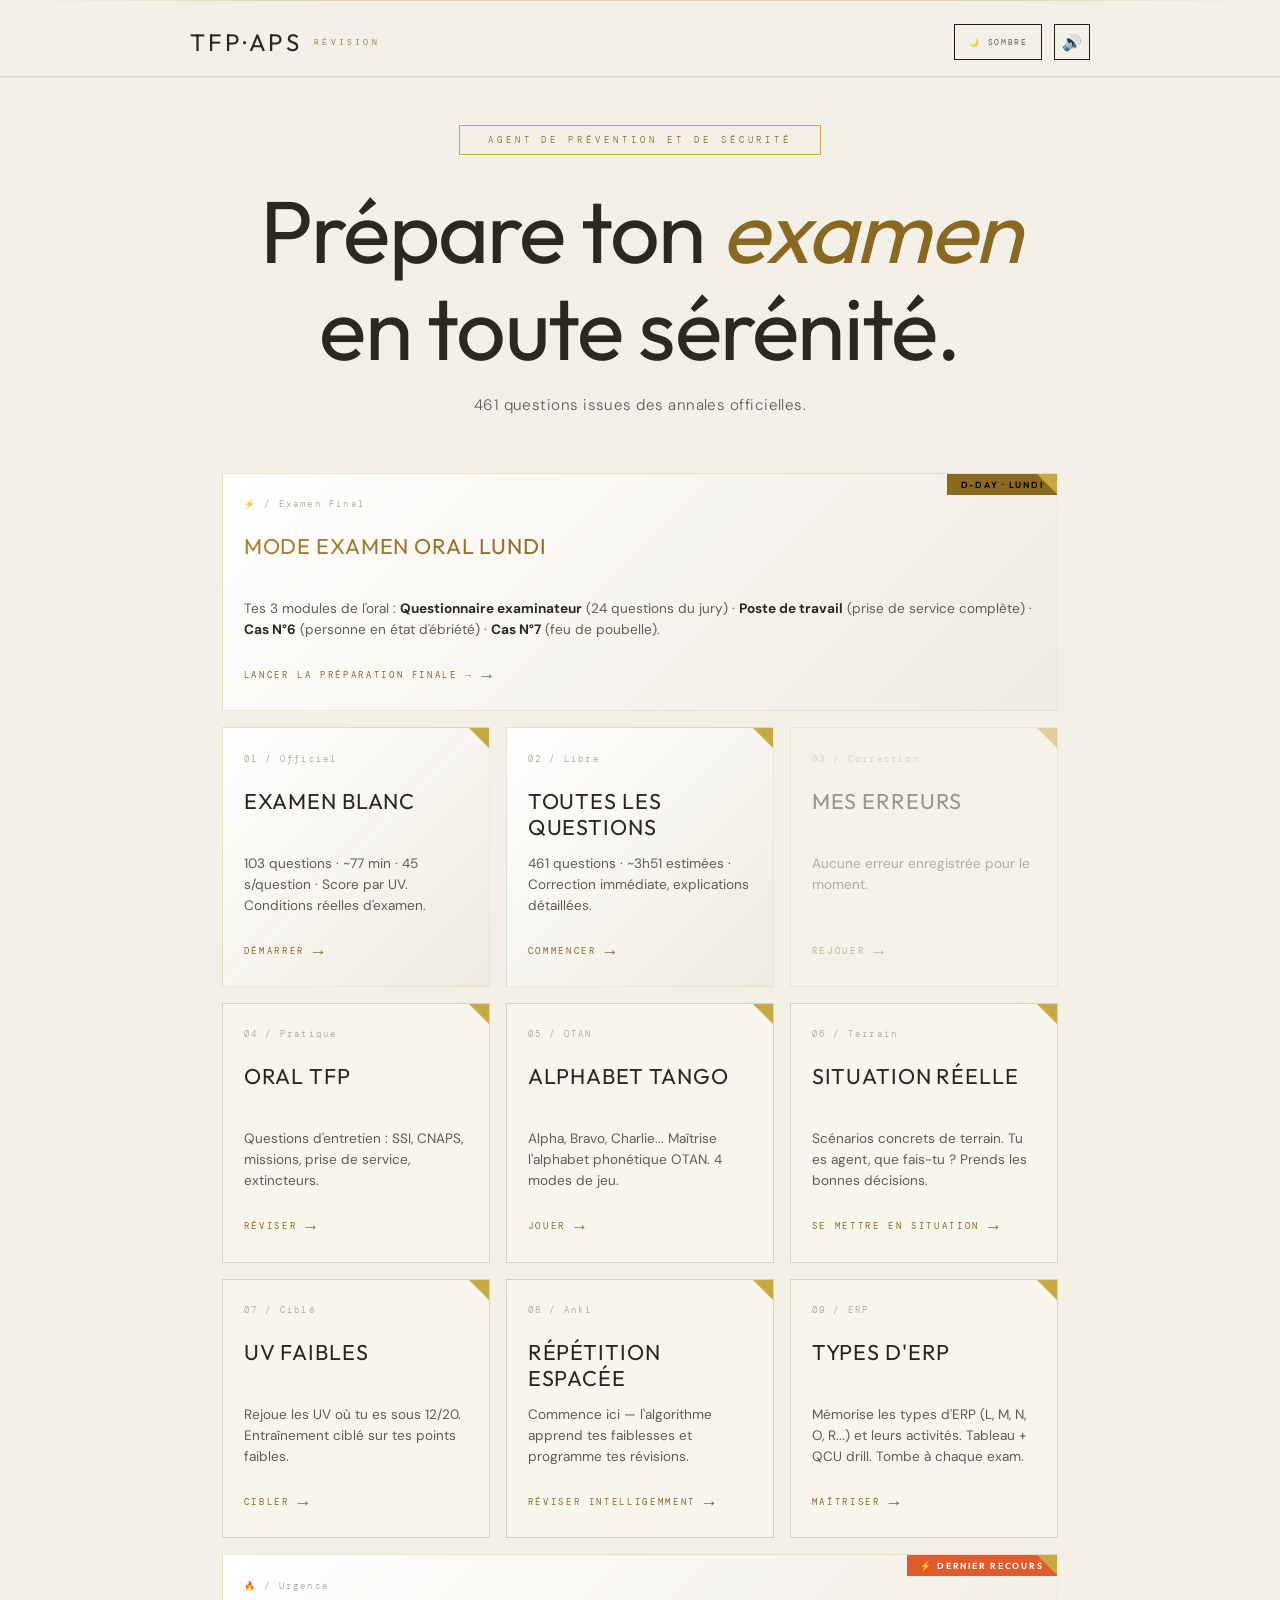
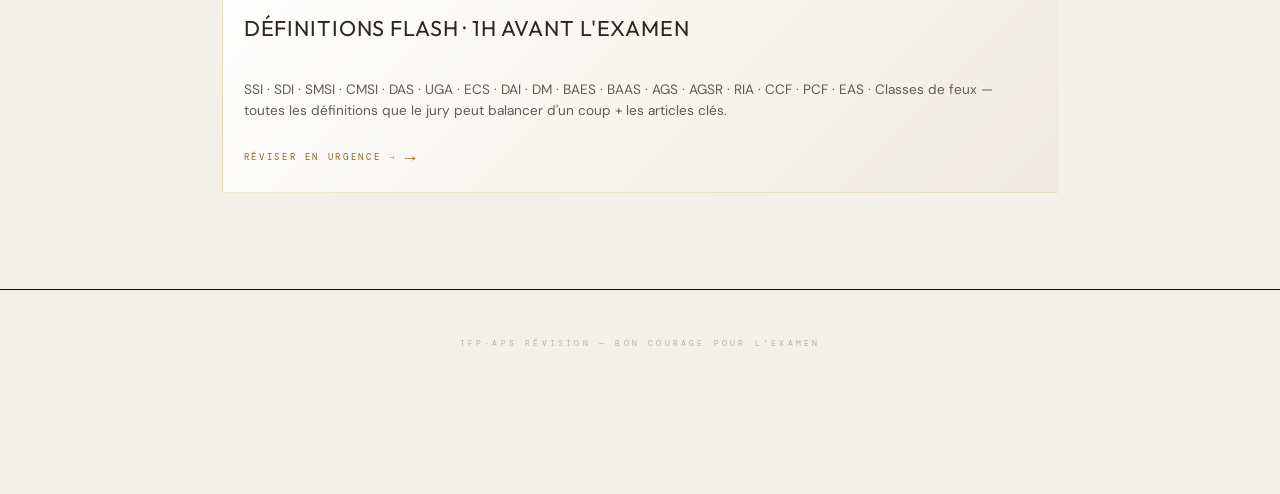
==== commit 587b9b6a: "Add files via upload" ====
--- a/index.html
+++ b/index.html
@@ -1786,6 +1786,14 @@
         <div class="mode-meta">Maîtriser</div>
       </button>
 
+      <button class="mode-card highlight" onclick="showDefsFlash()" style="grid-column:1/-1;border:1px solid rgba(224,90,43,.5);background:linear-gradient(135deg,var(--surface),rgba(224,90,43,.05));position:relative;overflow:hidden;">
+        <div style="position:absolute;top:0;right:0;background:#e05a2b;color:#fff;font-family:'Outfit',sans-serif;font-size:.55rem;letter-spacing:.2em;text-transform:uppercase;padding:.3rem .85rem;font-weight:600;">⚡ Dernier recours</div>
+        <div class="mode-number" style="color:#e05a2b;">🔥 / Urgence</div>
+        <div class="mode-title" style="color:#e05a2b;">Définitions Flash · 1h avant l'examen</div>
+        <div class="mode-desc">SSI · SDI · SMSI · CMSI · DAS · UGA · ECS · DAI · DM · BAES · BAAS · AGS · AGSR · RIA · CCF · PCF · EAS · Classes de feux — toutes les définitions que le jury peut balancer d'un coup + les articles clés.</div>
+        <div class="mode-meta">Réviser en urgence →</div>
+      </button>
+
     </div>
   </section>
 
@@ -1887,8 +1895,8 @@
   <section id="articlesScreen" class="lundi-screen">
   </section>
 
-  <!-- MODE EXAMEN LUNDI · Glossaire technique SSI -->
-  <section id="glossaireScreen" class="lundi-screen">
+  <!-- DÉFINITIONS FLASH · Module urgence 1h avant exam -->
+  <section id="defsFlashScreen" class="lundi-screen">
   </section>
 </main>
 
@@ -6487,8 +6495,6 @@
     const input = document.getElementById('otanInput');
     if (input) input.focus();
   }, 50);
-
-  window.scrollTo({ top: 0, behavior: 'smooth' });
 }
 
 // ============================================================
@@ -7031,7 +7037,7 @@
 ,
   {badge:"CAS N°6 · Terrain",title:"Personne en état d'ébriété sur le parking",desc:"Il est 17h00, tu es en ronde générale de sécurité (pointée, périmétrique et périphérique) sur un site en activité de jour. Le chef de poste est prévenu par un appel téléphonique d'un salarié : une personne étrange tourne autour des véhicules sur le parking, visiblement en état d'ébriété. Tu arrives sur place et découvres une personne qui titube, a fait tomber ses affaires, et cherche ses clés pour prendre sa voiture.",question:"Comment gères-tu cette situation en priorité ?",choices:["Tu la laisses partir, c'est sa responsabilité","Tu l'interpelles verbalement, tentes de l'empêcher de prendre le volant et alertes le chef de poste et le 17","Tu appréhendes physiquement la personne et confisques ses clés","Tu ignores et continues ta ronde en notant l'incident plus tard"],correct:1,feedback:"Priorité : sécurité des personnes. La personne ivre qui veut conduire représente un danger immédiat pour elle-même et pour autrui. Tu dois : 1) L'interpeller calmement et verbalement. 2) Tenter de la dissuader de prendre le volant (sans contrainte physique). 3) Alerter immédiatement le chef de poste. 4) Si elle persiste, appeler le 17 (police). Tu ne peux pas confisquer ses clés ni la retenir physiquement — ce n'est pas une prérogative de l'APS. Note tout sur la main courante : heure, description, numéro de plaque, actions entreprises."},
   {badge:"CAS N°6 · Terrain",title:"Personne ivre : rédaction du rapport",desc:"Suite à l'incident du parking (personne en état d'ébriété), la personne est finalement repartie à pied après intervention. Tu dois rédiger ton rapport d'incident.",question:"Quels éléments sont indispensables dans ton rapport ?",choices:["Juste l'heure et le nom de la personne","Heure, description de la personne, comportement observé, actions entreprises, témoins, suite donnée","Une simple mention 'incident parking' suffit","Uniquement ce que le chef de poste te demande de noter"],correct:1,feedback:"Un rapport d'incident complet doit comporter : l'heure et le lieu précis, la description physique de la personne, le comportement observé (état d'ébriété, titubement, actions), les actions entreprises par l'APS, les personnes contactées (chef de poste, police), les témoins éventuels, et la suite donnée à l'incident. La méthode QQOQCP (Qui, Quoi, Où, Quand, Comment, Pourquoi) est le cadre de référence pour tout rapport professionnel."},
-  {badge:"Incendie · Terrain",title:"Feu de poubelle dans le couloir",desc:"Il est 10h15. Lors de ta ronde au 1er étage d'un ERP de type W (bureaux), tu découvres une poubelle en flammes dans un couloir. Les flammes ne se sont pas encore propagées. Le SSI ne s'est pas déclenché. Quelques personnes travaillent dans les bureaux adjacents.",question:"Quelle est la séquence d'actions correcte ?",choices:["Utiliser immédiatement l'extincteur le plus proche, puis prévenir le chef de poste","Déclencher l'alarme incendie manuellement, alerter le 18, faire évacuer la zone, puis attaquer le feu si possible avec l'extincteur adapté et sans prendre de risque","Appeler le chef de poste et attendre ses instructions avant d'agir","Évacuer tout le bâtiment immédiatement sans tenter d'éteindre"],correct:1,feedback:"Procédure feu de poubelle (début d'incendie maîtrisable) : 1) DÉCLENCHER l'alarme incendie manuelle (DAM) immédiatement — ne jamais attendre le SSI. 2) ALERTER le 18 (pompiers) ou le 112 — même si tu penses maîtriser le feu. 3) ÉVACUER les personnes proches de la zone. 4) Si le feu est petit, accessible et sans risque de propagation rapide : attaquer avec un extincteur CO₂ ou poudre polyvalente, dos à la sortie — jamais se retrouver piégé. RÈGLE D'OR : dès que le feu grossit, tu te replaces et tu laisses faire les pompiers. Ne jamais prendre de risque pour ses biens. Tout noter sur la main courante : heure, localisation précise, type de feu, actions menées."},
+  {badge:"Incendie · Terrain",title:"Feu de poubelle dans le couloir",desc:"Il est 10h15. Lors de ta ronde au 1er étage d'un ERP de type W (bureaux), tu découvres une poubelle en flammes dans un couloir. Les flammes sont limitées à la corbeille. Le SSI ne s'est pas déclenché. Quelques personnes travaillent dans les bureaux adjacents.",question:"Quelle est la séquence d'actions correcte ?",choices:["Utiliser immédiatement l'extincteur le plus proche sans rien faire d'autre","Alerter le chef de poste par radio, prendre l'extincteur eau pulvérisée, éteindre le feu dos à la sortie — déclencher le DAM et appeler le 18 seulement si ça se propage","Déclencher le DAM, appeler le 18, évacuer tout l'étage, puis attaquer avec l'extincteur","Appeler le chef de poste et attendre ses instructions avant d'agir"],correct:1,feedback:"Pour un feu de poubelle LIMITÉ À LA CORBEILLE : 1) Alerter le chef de poste par radio (il est informé). 2) Prendre l'extincteur eau pulvérisée (classe A = solides). 3) Se positionner DOS à la sortie à 2-3 m. 4) Attaquer à la BASE des flammes en balayage. Le DAM et le 18 sont réservés au cas où le feu se propage malgré l'extincteur — déclencher une alarme générale pour une poubelle serait disproportionné. Toujours noter sur la main courante, même après un feu éteint."},
   {badge:"Incendie · Terrain",title:"Choix de l'extincteur face au feu de poubelle",desc:"Tu fais face à un feu de poubelle (papiers, carton, emballages plastique) dans un couloir de bureaux. Tu as le choix entre un extincteur CO₂ (dioxyde de carbone) et un extincteur eau pulvérisée. Le feu n'est pas encore électrique.",question:"Quel extincteur utilises-tu et pourquoi ?",choices:["CO₂ : il est plus puissant pour tous les feux","Eau pulvérisée : adapté aux feux de classe A (solides), sans risque d'électrocution dans un bureau standard","Poudre ABC : seul extincteur autorisé en ERP","Les deux sont identiques, peu importe le choix"],correct:1,feedback:"Classes de feu : Classe A = solides (bois, papier, carton, tissu, plastique). Classe B = liquides. Classe C = gaz. Classe D = métaux. Classe F = huiles/graisses alimentaires. Un feu de poubelle (papiers, cartons, plastiques) = CLASSE A. L'extincteur eau pulvérisée est le plus adapté pour la classe A : il refroidit le foyer et évite la reprise du feu. Le CO₂ est efficace mais moins adapté aux feux couvants. La poudre ABC est polyvalente mais salit et encrasse tout (à éviter dans les bureaux si alternative possible). À retenir : toujours vérifier la classe indiquée sur l'extincteur avant d'agir."},
   {badge:"Incendie · Terrain",title:"Feu de poubelle : la porte est chaude",desc:"Tu perçois de la fumée sous une porte de local technique fermée. Tu poses le dos de ta main sur la porte : elle est brûlante. De la fumée noire s'échappe sous le seuil.",question:"Que fais-tu ?",choices:["Ouvrir la porte rapidement pour vérifier et agir avant que ça s'aggrave","Ne pas ouvrir la porte — déclencher l'alarme, alerter le 18, évacuer et condamner l'accès","Appuyer avec l'épaule pour entrouvrir et estimer la taille du feu","Arroser la porte avec l'extincteur eau pour la refroidir et entrer"],correct:1,feedback:"Règle absolue : une porte chaude avec fumée noire = NE JAMAIS OUVRIR. L'ouverture provoquerait un afflux d'air oxygénant le feu, risque d'embrasement généralisé éclair (backdraft). Procédure : 1) NE PAS OUVRIR. 2) Colmater le bas de la porte avec tissu ou objet disponible pour ralentir la propagation de fumée. 3) Déclencher l'alarme incendie manuellement. 4) Alerter le 18 immédiatement avec localisation précise. 5) Évacuer les personnes dans le périmètre. 6) Signaler la porte condamnée aux pompiers à leur arrivée. Ce scénario est typique de ce qui peut être posé à l'oral TFP : le jury attend que tu démontres que tu ne prends aucun risque inconsidéré."}
 ];
@@ -7428,38 +7434,38 @@
     },
     {
       num: '02',
-      title: 'Alerter — Déclencher l\'alarme & appeler les secours',
-      tag: 'Alertes obligatoires AVANT toute attaque',
+      title: 'Alerter — Chef de poste & 18 si nécessaire',
+      tag: 'Petit feu : alerter sans déclencher le DAM inutilement',
       color: '#e8a020',
       steps: [
-        { icon: '🔴', label: 'Déclencher le DAM (Déclencheur Alarme Manuel)', detail: 'Le boîtier rouge en saillie dans les couloirs. À activer IMMÉDIATEMENT — ne pas attendre que le SSI détecte automatiquement.', type: 'critical' },
-        { icon: '📞', label: 'Appeler le 18 (pompiers) ou le 112', detail: '"Agent de sécurité, [nom du site], [adresse]. Feu de poubelle au [niveau/localisation]. Alarme déclenchée. Personnes évacuées." Rester en ligne si possible.', type: 'critical' },
-        { icon: '📻', label: 'Alerter le chef de poste par radio', detail: 'Nature de l\'incident, localisation, actions en cours. Il coordonne l\'évacuation globale.', type: 'critical' },
-        { icon: '📋', label: 'Horodater sur la main courante', detail: 'Heure de découverte, heure déclenchement DAM, heure appel 18. Indispensable pour le rapport.', type: 'normal' },
+        { icon: '📻', label: 'Alerter le chef de poste par radio', detail: 'Immédiatement : "Feu de poubelle niveau [X], couloir [Y], je gère avec extincteur." Il est informé et reste en veille.', type: 'critical' },
+        { icon: '🧯', label: 'Éteindre le feu → passer à la phase 04', detail: 'Si le feu est limité à la corbeille, tu l\'éteins toi-même avec l\'extincteur eau. Pas besoin de déclencher le DAM et d\'évacuer tout l\'étage pour une poubelle.', type: 'critical' },
+        { icon: '🔴', label: 'Déclencher le DAM UNIQUEMENT si le feu se propage', detail: 'Si malgré l\'extincteur le feu s\'étend au mobilier, mur ou plafond → là tu déclenches le DAM, tu appelles le 18, et tu fais évacuer. Ne pas alarmer tout l\'établissement pour rien.', type: 'critical' },
+        { icon: '📞', label: 'Appeler le 18 UNIQUEMENT si propagation ou doute', detail: 'Feu éteint par tes soins → pas besoin du 18. Feu qui s\'étend ou matériaux qui couvent → appel 18 obligatoire. En cas de doute, appeler vaut mieux que ne pas appeler.', type: 'normal' },
       ]
     },
     {
       num: '03',
-      title: 'Évacuer — Protéger les personnes',
-      tag: 'Priorité absolue : les vies avant les biens',
+      title: 'Évacuer — Seulement si le feu se propage',
+      tag: 'Petit feu éteint = pas d\'évacuation nécessaire',
       color: '#e8a020',
       steps: [
-        { icon: '🚶', label: 'Évacuer les personnes proches de la zone immédiatement', detail: 'Guider calmement, sans courir, vers les issues de secours. Fermer les portes derrière pour confiner le feu.', type: 'critical' },
-        { icon: '🚫', label: 'Interdire l\'accès à la zone', detail: 'Baliser si possible. Empêcher tout retour dans la zone sinistrée.', type: 'critical' },
-        { icon: '📍', label: 'Guider vers le point de rassemblement', detail: 'Lieu défini dans le plan d\'évacuation du site. Vérifier que personne ne manque.', type: 'normal' },
-        { icon: '🛗', label: 'Interdire l\'utilisation des ascenseurs', detail: 'En cas d\'incendie, les ascenseurs sont INTERDITS. Uniquement les escaliers et issues de secours.', type: 'critical' },
+        { icon: '✅', label: 'Feu éteint par tes soins → pas d\'évacuation', detail: 'Tu as géré avec l\'extincteur, le feu est éteint. Tu informes le chef de poste, tu notes sur la MC. Pas besoin de vider l\'étage.', type: 'critical' },
+        { icon: '🚶', label: 'Si propagation : évacuer les personnes proches en priorité', detail: 'Guider calmement sans courir vers les issues de secours. Fermer les portes derrière soi pour confiner le feu et ralentir la propagation de fumée.', type: 'critical' },
+        { icon: '🛗', label: 'Interdire les ascenseurs en cas d\'évacuation', detail: 'En cas d\'incendie déclaré, les ascenseurs sont INTERDITS. Uniquement les escaliers et issues de secours balisées.', type: 'normal' },
+        { icon: '📍', label: 'Guider vers le point de rassemblement si évacuation', detail: 'Lieu défini dans le plan d\'évacuation du site. Vérifier que personne ne manque à l\'appel.', type: 'normal' },
       ]
     },
     {
       num: '04',
-      title: 'Attaque — Utiliser l\'extincteur (si possible)',
-      tag: 'Uniquement si feu naissant, accessible, sans risque',
+      title: 'Attaque — Éteindre le feu à l\'extincteur eau',
+      tag: 'Feu de poubelle naissant : l\'APS DOIT intervenir',
       color: '#c0a050',
       steps: [
-        { icon: '🧯', label: 'Choisir le bon extincteur : EAU PULVÉRISÉE pour feu de classe A', detail: 'Classe A = solides (papier, carton, plastique, bois). Eau pulvérisée = refroidissement + extinction. CO₂ = efficace mais moins adapté aux feux couvants. Poudre = polyvalente mais déconseillée en bureaux (encrassement).', type: 'critical' },
-        { icon: '↩️', label: 'Se positionner DOS à la sortie', detail: 'Toujours garder une voie de repli derrière soi. Ne jamais se laisser piéger entre le feu et le mur.', type: 'critical' },
-        { icon: '📏', label: 'Attaquer à la base des flammes à 2-3 mètres', detail: 'Viser la base du feu, pas les flammes. Balayage horizontal. Reculer si le feu grossit.', type: 'normal' },
-        { icon: '🛑', label: 'Si le feu grossit : REPLI IMMÉDIAT', detail: 'Règle d\'or : un extincteur vide en 15-30 secondes. Dès que le feu dépasse la capacité de l\'extincteur → sortir et laisser faire les pompiers. Aucun bien ne vaut une vie.', type: 'critical' },
+        { icon: '🧯', label: 'Prendre l\'extincteur EAU PULVÉRISÉE — adapté classe A', detail: 'Feu de poubelle = papier, carton, plastique = CLASSE A (solides). L\'extincteur eau pulvérisée est le plus efficace : il refroidit le foyer et évite la reprise. CO₂ fonctionne aussi. Poudre possible mais déconseillée en bureaux (encrassement).', type: 'critical' },
+        { icon: '↩️', label: 'Se positionner DOS à la sortie, à 2-3 mètres', detail: 'Toujours garder une voie de repli dégagée derrière soi. Ne jamais se placer entre le feu et le seul accès. Distance de sécurité : 2 à 3 mètres.', type: 'critical' },
+        { icon: '🎯', label: 'Attaquer à la BASE des flammes — balayage horizontal', detail: 'Viser la base du feu, pas les flammes (les flammes sont une conséquence, pas la source). Jet en balayage gauche-droite. Continuer jusqu\'à extinction complète. Vérifier l\'absence de reprise.', type: 'critical' },
+        { icon: '🛑', label: 'Si le feu dépasse la poubelle → REPLI IMMÉDIAT', detail: 'Si malgré l\'extincteur le feu se propage (mur, plafond, mobilier) → ne pas insister. Sortir, fermer la porte, attendre les pompiers. Un extincteur de 6L est vide en ~20 secondes : ne pas gaspiller sur un feu déjà hors de contrôle.', type: 'critical' },
       ]
     },
     {
@@ -7556,8 +7562,8 @@
 
         ${currentPhase === 3 ? `
         <div style="margin-top:2rem;background:linear-gradient(135deg,var(--surface),rgba(224,90,43,.04));border:1px solid #e05a2b;border-radius:6px;padding:1.4rem 1.65rem;">
-          <div style="font-size:.62rem;letter-spacing:.25em;text-transform:uppercase;color:#e05a2b;margin-bottom:.65rem;">💬 Phrase clé — Si le jury demande pourquoi tu n'as pas utilisé l'extincteur</div>
-          <div style="font-size:.93rem;line-height:1.65;color:var(--text);font-style:italic;">"La priorité est la protection des personnes. J'ai déclenché l'alarme, alerté le 18, et fait évacuer la zone. J'aurais tenté d'attaquer le feu uniquement si celui-ci était naissant, accessible et sans risque de me couper la retraite. Dès que le feu dépasse mes capacités, je me replie : aucun bien ne justifie de mettre ma vie en danger."</div>
+          <div style="font-size:.62rem;letter-spacing:.25em;text-transform:uppercase;color:#e05a2b;margin-bottom:.65rem;">💬 Phrase clé — Comment tu expliques ton intervention au jury</div>
+          <div style="font-size:.93rem;line-height:1.65;color:var(--text);font-style:italic;">"J'ai constaté un feu de poubelle naissant, limité à la corbeille, sans propagation. J'ai pris l'extincteur eau pulvérisée le plus proche, je me suis positionné dos à la sortie à 2-3 mètres, et j'ai attaqué à la base des flammes en balayage. Le feu était éteint en quelques secondes. J'avais préalablement déclenché le DAM et alerté le 18 et le chef de poste. Si le feu s'était étendu, je me serais replié immédiatement."</div>
         </div>` : ''}
 
       </div>
@@ -13522,6 +13528,595 @@
 })();
 
 
+// ============================================================
+// MODULE · DÉFINITIONS FLASH · 1h avant l'examen
+// Toutes les définitions SSI + articles clés condensés
+// ============================================================
+(function() {
+
+  const DEFS_SECTIONS = [
+
+    // ===================================================
+    // BLOC 1 — ARCHITECTURE SSI (la hiérarchie à connaître)
+    // ===================================================
+    {
+      id: "ssi-archi",
+      titre: "Architecture SSI — Le schéma à graver",
+      couleur: "#c0a050",
+      icon: "🏗️",
+      urgent: true,
+      defs: [
+        {
+          sigle: "SSI",
+          nom: "Système de Sécurité Incendie",
+          def: "Ensemble des équipements servant à collecter les infos liées à la sécurité incendie, les traiter et effectuer les fonctions de mise en sécurité d'un bâtiment.",
+          memo: "SSI = SDI (détecte) + SMSI (agit). 5 catégories : A (plus sévère) → E (plus simple). A = DAI obligatoires partout.",
+          piegeau: null
+        },
+        {
+          sigle: "SDI",
+          nom: "Système de Détection Incendie",
+          def: "Sous-système du SSI chargé de DÉTECTER les phénomènes d'incendie. Composé des DAI, des DM et de l'ECS.",
+          memo: "SDI = la partie DÉTECTION. Il remonte l'info à l'ECS qui la centralise. SDI → informe → SMSI → agit.",
+          piegeau: null
+        },
+        {
+          sigle: "SMSI",
+          nom: "Système de Mise en Sécurité Incendie",
+          def: "Sous-système du SSI chargé d'AGIR en cas d'incendie : compartimentage, désenfumage, arrêt technique, évacuation.",
+          memo: "SMSI = la partie ACTION. Une fois le SDI déclenché, le SMSI agit via le CMSI qui pilote les DAS.",
+          piegeau: null
+        },
+        {
+          sigle: "ECS",
+          nom: "Équipement de Contrôle et de Signalisation",
+          def: "Centrale de détection incendie — reçoit et traite les infos des DAI et DM. C'est le cerveau du SDI.",
+          memo: "🟢 Vert = sous tension OK · 🟡 Jaune fixe = dérangement · 🔴 Rouge = alarme feu. C'est la boîte noire du SDI.",
+          piegeau: null
+        },
+        {
+          sigle: "CMSI",
+          nom: "Centralisateur de Mise en Sécurité Incendie",
+          def: "Partie du SMSI qui analyse les infos du SDI et pilote la mise en sécurité via les DAS.",
+          memo: "CMSI = cerveau du SMSI. Il décide quoi fermer/ouvrir/couper après l'alarme. NF S 61-934.",
+          piegeau: null
+        }
+      ]
+    },
+
+    // ===================================================
+    // BLOC 2 — COMPOSANTS SDI (détection)
+    // ===================================================
+    {
+      id: "sdi-composants",
+      titre: "Composants du SDI — Ce qui détecte",
+      couleur: "#4a9a6a",
+      icon: "🔍",
+      urgent: true,
+      defs: [
+        {
+          sigle: "DAI",
+          nom: "Détecteur Automatique d'Incendie",
+          def: "Appareil électronique qui détecte automatiquement les phénomènes liés à un incendie : fumée, chaleur, flamme.",
+          memo: "Types : détecteur optique (fumée), thermique (chaleur), flamme (UV/IR), multicritère. C'est leur présence qui distingue SSI A du SSI B.",
+          piegeau: null
+        },
+        {
+          sigle: "DM",
+          nom: "Déclencheur Manuel",
+          def: "Boîtier rouge déclenché par pression manuelle (bris de glace) pour envoyer une alarme à l'ECS. Installé près des sorties et escaliers.",
+          memo: "≠ DAI (automatique). Ici c'est UN HUMAIN qui déclenche. À identifier en ronde : non obstrués, accessibles.",
+          piegeau: null
+        },
+        {
+          sigle: "DAD",
+          nom: "Détecteur Autonome Déclencheur",
+          def: "Détecteur qui assure à la fois la détection ET le déclenchement local de la mise en sécurité, sans passer par un CMSI.",
+          memo: "Tout-en-un pour petites installations. Pas besoin de CMSI. Présent dans ERP de faible importance.",
+          piegeau: null
+        }
+      ]
+    },
+
+    // ===================================================
+    // BLOC 3 — COMPOSANTS SMSI (action)
+    // ===================================================
+    {
+      id: "smsi-composants",
+      titre: "Composants du SMSI — Ce qui agit",
+      couleur: "#9a3a3a",
+      icon: "⚙️",
+      urgent: true,
+      defs: [
+        {
+          sigle: "DAS",
+          nom: "Dispositif Actionné de Sécurité",
+          def: "Dispositif commandé par le CMSI qui réalise une fonction de sécurité : fermer une PCF, ouvrir un exutoire, couper la ventilation, déverrouiller une IS.",
+          memo: "Les BRAS ARMÉS du SMSI. 🟡 Clignotant sur SSI = défaut de position d'attente d'un DAS → RÉARMER le DAS.",
+          piegeau: "⚠️ Confusion fréquente : DAS = dispositif actionné (action) ≠ DAI = détecteur (détection)"
+        },
+        {
+          sigle: "UGA",
+          nom: "Unité de Gestion d'Alarme",
+          def: "Sous-ensemble du CMSI qui collecte les infos des DM/SDI et déclenche le processus d'alarme générale.",
+          memo: "L'UGA décide 'il faut sonner'. Alarme générale = audible 5 min minimum dans toute la zone à évacuer.",
+          piegeau: null
+        },
+        {
+          sigle: "UCMC",
+          nom: "Unité de Commande Manuelle Centralisée",
+          def: "Sous-ensemble du CMSI permettant de commander les DAS manuellement depuis le PC sécurité.",
+          memo: "Le bouton 'manuel' du PC sécurité. Ex : déclencher manuellement le désenfumage d'une zone.",
+          piegeau: null
+        },
+        {
+          sigle: "AES",
+          nom: "Alimentation Électrique de Sécurité",
+          def: "Dispositif qui assure la continuité d'alimentation électrique des équipements de sécurité en cas de coupure.",
+          memo: "La batterie de secours de tout le SSI. Sans AES, plus de SSI en cas de panne secteur. NF EN 12101-10.",
+          piegeau: null
+        },
+        {
+          sigle: "DAC",
+          nom: "Dispositif Adaptateur de Commande",
+          def: "Adaptateur entre le CMSI et le DAS quand leurs interfaces ne sont pas directement compatibles.",
+          memo: "'Traducteur' technique. Conforme NF S 61-938.",
+          piegeau: null
+        },
+        {
+          sigle: "DCM / DCMR / DCS",
+          nom: "Commandes manuelles",
+          def: "DCM = commande manuelle locale d'un DAS. DCMR = ensemble de DCM regroupés au PC. DCS = DCMR avec signalisation (retour d'info).",
+          memo: "Au PC sécurité tu as un DCMR (tableau de boutons) ou un DCS (tableau avec voyants qui confirment l'état). NF S 61-938.",
+          piegeau: null
+        }
+      ]
+    },
+
+    // ===================================================
+    // BLOC 4 — ALARME (les différents types)
+    // ===================================================
+    {
+      id: "alarme",
+      titre: "Alarmes — Qui entend quoi ?",
+      couleur: "#e05a2b",
+      icon: "🔔",
+      urgent: true,
+      defs: [
+        {
+          sigle: "AGS",
+          nom: "Alarme Générale Sélective",
+          def: "Alarme audible UNIQUEMENT par le personnel de l'établissement (pas le public). Permet une évacuation discrète et ordonnée.",
+          memo: "Utilisée dans ERP avec locaux à sommeil (hôtel, hôpital). Le personnel agit sans déclencher la panique des clients/patients.",
+          piegeau: "≠ Alarme Générale (tout le monde entend) ≠ AGSR (seulement la sécurité)"
+        },
+        {
+          sigle: "AGSR",
+          nom: "Alarme Générale Sélective Restreinte",
+          def: "Alarme audible UNIQUEMENT par les agents de sécurité (PC sécurité), pour lever le doute avant de déclencher l'alarme générale au public.",
+          memo: "Encore plus restreinte que l'AGS. Permet la phase de reconnaissance avant évacuation générale.",
+          piegeau: "AGS = personnel · AGSR = sécurité seule"
+        },
+        {
+          sigle: "BAAS",
+          nom: "Bloc Autonome d'Alarme Sonore",
+          def: "Équipement d'alarme avec batterie intégrée, diffusant un signal sonore d'évacuation. Types : Sa (satellite), Pr (principal), Ma (manuel).",
+          memo: "BAAS = SONNE (alarme) · BAES = ÉCLAIRE (balisage). Confusion classique au jury !",
+          piegeau: "⚠️ BAAS ≠ BAES — BAAS = Alarme Sonore / BAES = Éclairage de Sécurité"
+        },
+        {
+          sigle: "EA",
+          nom: "Équipement d'Alarme",
+          def: "Ensemble des appareils pour déclencher l'alarme générale d'évacuation. 4 types (1, 2a, 2b, 3, 4) selon le niveau de risque.",
+          memo: "Type 1 = le plus complet (SSI catégorie A). Type 4 = le plus simple (cloche, sifflet). SSI A → EA type 1.",
+          piegeau: null
+        }
+      ]
+    },
+
+    // ===================================================
+    // BLOC 5 — ÉCLAIRAGE + DÉSENFUMAGE
+    // ===================================================
+    {
+      id: "eclairage-deseuf",
+      titre: "Éclairage de sécurité + Compartimentage",
+      couleur: "#5a7a9a",
+      icon: "💡",
+      urgent: false,
+      defs: [
+        {
+          sigle: "BAES",
+          nom: "Bloc Autonome d'Éclairage de Sécurité",
+          def: "Appareil autonome (batterie intégrée) qui éclaire en cas de défaillance de l'éclairage normal. Deux fonctions : évacuation (balisage sorties) ou ambiance (antipanique).",
+          memo: "Boîtiers verts au-dessus des portes = évacuation. Plafonniers = ambiance/antipanique. Autonomie min 1h en ERP. Vérification quotidienne.",
+          piegeau: "⚠️ BAES = ÉCLAIRAGE ≠ BAAS = ALARME SONORE"
+        },
+        {
+          sigle: "EAS",
+          nom: "Espace d'Attente Sécurisé",
+          def: "Zone protégée du feu et des fumées où les PMR (personnes à mobilité réduite) attendent les secours lors d'une évacuation. Obligatoire en ERP depuis 2009.",
+          memo: "Pour PMR qui ne peuvent pas évacuer par les escaliers. Signalée, accessible, résistante au feu. À signaler aux secours à leur arrivée.",
+          piegeau: null
+        },
+        {
+          sigle: "CCF",
+          nom: "Clapet Coupe-Feu",
+          def: "DAS installé dans les gaines de ventilation qui se ferme automatiquement en cas d'incendie pour bloquer la propagation des fumées/flammes d'une zone à l'autre.",
+          memo: "Fermeture par fusion d'un fusible thermique OU commande CMSI. Composant de désenfumage/compartimentage.",
+          piegeau: null
+        },
+        {
+          sigle: "PCF",
+          nom: "Porte Coupe-Feu",
+          def: "Porte résistante au feu se fermant automatiquement en cas d'incendie. Degré CF en minutes (CF 1/2h, CF 1h, CF 2h).",
+          memo: "Maintenues ouvertes par ventouse électromagnétique (DAS) → se ferment automatiquement quand le SSI déclenche. À vérifier non bloquées en ronde.",
+          piegeau: null
+        },
+        {
+          sigle: "RIA",
+          nom: "Robinet d'Incendie Armé",
+          def: "Équipement de première intervention : vanne + tuyau souple 30m maximum + lance multifonction. Diamètres : DN 19/6, DN 25/8, DN 33/12.",
+          memo: "Tuyau rouge enroulé dans armoire vitrée. 'Armé' = sous pression permanente. Utiliser sur feu naissant si formé.",
+          piegeau: null
+        }
+      ]
+    },
+
+    // ===================================================
+    // BLOC 6 — CLASSES DE FEU + EXTINCTEURS (très tombé)
+    // ===================================================
+    {
+      id: "classes-feux",
+      titre: "Classes de feux + Extincteurs — Tombé à l'exam",
+      couleur: "#e05a2b",
+      icon: "🔥",
+      urgent: true,
+      defs: [
+        {
+          sigle: "Classe A",
+          nom: "Feux de matières solides",
+          def: "Feux de matières solides à combustion avec braises : bois, papier, tissu, plastique, caoutchouc.",
+          memo: "Extincteur adapté : EAU pulvérisée (le plus efficace sur A), poudre ABC, CO2. Agent : bois/papier/tissu.",
+          piegeau: null
+        },
+        {
+          sigle: "Classe B",
+          nom: "Feux de liquides inflammables",
+          def: "Feux de liquides ou de solides liquéfiables : essence, huile, alcool, graisses (hors cuisson), solvants.",
+          memo: "Extincteur : mousse AFFF, poudre ABC, CO2. ⚠️ Jamais d'eau sur un feu B → projection de liquide enflammé.",
+          piegeau: "⚠️ Eau sur feu B = catastrophe (projection du liquide enflammé)"
+        },
+        {
+          sigle: "Classe C",
+          nom: "Feux de gaz",
+          def: "Feux de gaz inflammables : butane, propane, gaz naturel, acétylène.",
+          memo: "Extincteur : poudre ABC. Priorité : COUPER l'alimentation gaz si possible avant d'éteindre. Ne jamais éteindre sans couper.",
+          piegeau: "⚠️ Éteindre un feu C sans couper le gaz = risque d'explosion au retour de flamme"
+        },
+        {
+          sigle: "Classe D",
+          nom: "Feux de métaux",
+          def: "Feux de métaux combustibles : magnésium, aluminium en poudre, sodium, potassium, titane.",
+          memo: "Extincteur spécial poudre D uniquement. Très rare en ERP classique. Eau ou CO2 dangereux sur feu D.",
+          piegeau: "⚠️ Eau sur feu D = réaction explosive"
+        },
+        {
+          sigle: "Classe F",
+          nom: "Feux de graisses alimentaires",
+          def: "Feux d'huiles et graisses de cuisson (friteuses, bacs de cuisson). Températures très élevées.",
+          memo: "Extincteur : poudre F spéciale ou couverture anti-feu. ⚠️ JAMAIS d'eau sur un feu F (explosion immédiate).",
+          piegeau: "⚠️ Eau sur friteuse en feu = explosion garantie (phénomène de saponification)"
+        },
+        {
+          sigle: "Règle extincteur",
+          nom: "Quel extincteur sur quel feu ?",
+          def: "Eau pulvérisée → A uniquement. Mousse AFFF → A + B. Poudre ABC → A + B + C. CO2 → B + appareillage électrique. Poudre D → D uniquement. Poudre F → F uniquement.",
+          memo: "MÉMO : l'eau n'est valable QUE sur le feu A. Tout le reste = dangereux ou insuffisant.",
+          piegeau: "⚠️ Eau sur B (liquide), C (gaz), D (métal), F (friture) = DANGEREUX"
+        }
+      ]
+    },
+
+    // ===================================================
+    // BLOC 7 — ARTICLES DU CODE PÉNAL (condensé jury)
+    // ===================================================
+    {
+      id: "articles-cp",
+      titre: "Articles du Code Pénal — Ce que le jury demande",
+      couleur: "#7a5a9a",
+      icon: "⚖️",
+      urgent: true,
+      defs: [
+        {
+          sigle: "Art. 121-1",
+          nom: "Responsabilité pénale personnelle",
+          def: "Nul n'est responsable pénalement que de son propre fait. On ne peut pas être condamné pour la faute d'un autre.",
+          memo: "Tu ne peux pas être condamné à la place de ton collègue. Mais toi tu es responsable de TES actes, même sur ordre.",
+          piegeau: null
+        },
+        {
+          sigle: "Art. 122-5",
+          nom: "Légitime défense",
+          def: "N'est pas pénalement responsable la personne qui répond à une attaque injuste, actuelle ou imminente, par une réponse nécessaire et proportionnée.",
+          memo: "3 conditions CUMULATIVES : attaque INJUSTE + ACTUELLE ou imminente + réponse PROPORTIONNÉE. La menace verbale seule ne justifie pas.",
+          piegeau: "⚠️ Proportionnalité obligatoire. Réponse excessive = tu es responsable."
+        },
+        {
+          sigle: "Art. 122-6",
+          nom: "Légitime défense présumée",
+          def: "Présomption de légitime défense : pour repousser l'auteur d'une effraction de nuit dans un lieu habité, ou pour se défendre contre des auteurs de violences ou vol avec violence.",
+          memo: "Cas spéciaux où la légitime défense EST présumée (inversion de la charge de la preuve). Rare en contexte APS.",
+          piegeau: null
+        },
+        {
+          sigle: "Art. 122-7",
+          nom: "État de nécessité",
+          def: "Acte nécessaire à la sauvegarde d'une personne ou d'un bien, face à un danger actuel ou imminent, si le moyen utilisé est proportionné à la gravité de la menace.",
+          memo: "Exemple classique : casser une vitre pour sauver quelqu'un qui se noie. Le dommage causé est proportionné au danger évité.",
+          piegeau: "≠ légitime défense (122-5 répond à une agression) vs état de nécessité (122-7 répond à un danger)"
+        },
+        {
+          sigle: "Art. 73 CPP",
+          nom: "Appréhension en flagrant délit",
+          def: "Toute personne peut appréhender l'auteur d'un crime ou délit puni d'emprisonnement si l'infraction est en train de se commettre ou vient de se commettre. Remise IMMÉDIATE à un OPJ.",
+          memo: "3 conditions CUMULATIVES : flagrant délit + crime/délit puni d'emprisonnement (pas contravention) + remise IMMÉDIATE à l'OPJ. Pas de GAV.",
+          piegeau: "⚠️ Contravention = pas d'appréhension possible. Rétention prolongée = séquestration (délit)."
+        },
+        {
+          sigle: "Art. 223-1",
+          nom: "Mise en danger d'autrui",
+          def: "Exposer directement une personne à un risque immédiat de mort ou de blessures graves par violation manifestement délibérée d'une obligation de prudence ou de sécurité.",
+          memo: "Peine : 1 an et 15 000 €. Acte délibéré de mise en danger (ex : rouler à 200 km/h devant une école).",
+          piegeau: null
+        },
+        {
+          sigle: "Art. 223-6",
+          nom: "Non-assistance à personne en danger",
+          def: "S'abstenir d'aider une personne en péril alors qu'on pouvait le faire sans risque pour soi ou pour les tiers.",
+          memo: "Peine : 5 ans et 75 000 €. Deux façons d'agir : intervenir personnellement OU provoquer un secours (appeler le 15/18/112).",
+          piegeau: "⚠️ Pas obligé d'intervenir physiquement si danger pour toi. MAIS tu dois au minimum appeler les secours."
+        },
+        {
+          sigle: "Art. 223-7",
+          nom: "Abstention volontaire de combattre un sinistre",
+          def: "S'abstenir volontairement de prendre ou provoquer des mesures pour combattre un sinistre (incendie, inondation) qui menace la sécurité des personnes.",
+          memo: "Peine : 2 ans et 30 000 €. Même pas formé extincteur : tu dois AU MINIMUM déclencher l'alerte (appeler le 18, activer le DM).",
+          piegeau: null
+        },
+        {
+          sigle: "Art. 311-1",
+          nom: "Vol",
+          def: "La soustraction frauduleuse de la chose d'autrui.",
+          memo: "3 éléments constitutifs : SOUSTRACTION + FRAUDULEUSE + CHOSE D'AUTRUI. Tous 3 nécessaires pour constituer le vol.",
+          piegeau: null
+        }
+      ]
+    },
+
+    // ===================================================
+    // BLOC 8 — SIGLES MÉTIER + ORGANISATIONS
+    // ===================================================
+    {
+      id: "sigles-metier",
+      titre: "Sigles Métier — CNAPS, SSIAP, PC sécurité",
+      couleur: "#4a7a9a",
+      icon: "🪪",
+      urgent: false,
+      defs: [
+        {
+          sigle: "CNAPS",
+          nom: "Conseil National des Activités Privées de Sécurité",
+          def: "Établissement public sous tutelle du ministère de l'Intérieur, chargé de réguler, contrôler et discipliner les métiers de la sécurité privée. Délivre les cartes professionnelles.",
+          memo: "Ta carte pro = délivrée par le CNAPS · valable 5 ans · renouvelable · obligatoire EN PERMANENCE sur toi en mission.",
+          piegeau: null
+        },
+        {
+          sigle: "SSIAP",
+          nom: "Service de Sécurité Incendie et d'Assistance aux Personnes",
+          def: "Personnel qualifié spécialisé sécurité incendie en ERP/IGH. 3 niveaux : SSIAP 1 (agent), SSIAP 2 (chef d'équipe), SSIAP 3 (chef de service).",
+          memo: "SSIAP ≠ APS. Le SSIAP est spécialisé incendie/évacuation. L'APS est polyvalent (surveillance, accueil, ronde). Cumulables.",
+          piegeau: null
+        },
+        {
+          sigle: "IGH",
+          nom: "Immeuble de Grande Hauteur",
+          def: "Bâtiment dont le plancher bas du dernier niveau est à plus de 28m du sol (50m pour les habitations). Réglementation très stricte, SSI catégorie A obligatoire.",
+          memo: "28m pour ERP/bureaux. 50m pour habitations. Tous les IGH = SSI A (le plus sévère).",
+          piegeau: null
+        },
+        {
+          sigle: "PC",
+          nom: "Poste Central de Sécurité",
+          def: "Local technique centralisant la supervision sécurité : SSI, vidéosurveillance, alarmes intrusion/technique, registre des clés, main courante.",
+          memo: "Ton bureau d'agent. Là où tu fais ta prise de service et où tu reviens entre les rondes. Vérifications : ECS (voyants), BAES, rondes.",
+          piegeau: null
+        },
+        {
+          sigle: "BI / PI",
+          nom: "Bouche / Poteau Incendie",
+          def: "BI = point d'eau enterré (sous regard de chaussée). PI = point d'eau aérien (borne rouge). Tous deux alimentent les pompiers. Débit min 60 m³/h sous 1 bar.",
+          memo: "À vérifier accessibles et non obstrués lors de la ronde extérieure. Signaler tout stationnement gênant.",
+          piegeau: null
+        }
+      ]
+    }
+
+  ];
+
+  let defsState = {
+    sectionIdx: 0,
+    defIdx: 0,
+    view: 'menu', // menu | section | card
+    flipped: false
+  };
+
+  function showScreen_df(id) {
+    document.querySelectorAll('main > section').forEach(s => { s.style.display = 'none'; s.classList.remove('active'); });
+    const sc = document.getElementById(id);
+    if (sc) { sc.style.display = ''; sc.classList.add('active'); }
+    window.scrollTo({ top: 0, behavior: 'smooth' });
+  }
+
+  function renderDefsFlash() {
+    const sc = document.getElementById('defsFlashScreen');
+    if (!sc) return;
+
+    if (defsState.view === 'menu') {
+      renderDefsMenu(sc);
+    } else if (defsState.view === 'section') {
+      renderDefsSection(sc);
+    } else if (defsState.view === 'card') {
+      renderDefsCard(sc);
+    }
+  }
+
+  function renderDefsMenu(sc) {
+    const totalDefs = DEFS_SECTIONS.reduce((s, sec) => s + sec.defs.length, 0);
+    sc.innerHTML = `
+      <div style="max-width:820px;margin:0 auto;">
+
+        <div style="margin-bottom:2rem;">
+          <div style="display:inline-block;font-size:.62rem;letter-spacing:.25em;text-transform:uppercase;color:#e05a2b;padding:.3rem .85rem;border:1px solid rgba(224,90,43,.4);border-radius:999px;margin-bottom:1rem;">🔥 Urgence exam · ${totalDefs} définitions</div>
+          <h2 style="font-family:'Syne',sans-serif;font-weight:700;font-size:clamp(1.6rem,4vw,2.4rem);letter-spacing:-.03em;margin-bottom:.5rem;">Définitions <em style="color:#e05a2b;font-style:italic;">Flash</em></h2>
+          <p style="color:var(--text-dim);font-size:.9rem;max-width:560px;">Tu as 1h. Ces blocs couvrent tout ce que le jury balance en oral : SSI, alarmes, articles de loi, classes de feux. Clique un bloc, swipe les fiches.</p>
+        </div>
+
+        <div style="display:grid;grid-template-columns:repeat(auto-fill,minmax(280px,1fr));gap:1rem;margin-bottom:2rem;">
+          ${DEFS_SECTIONS.map((sec, i) => `
+            <button onclick="defsGoSection(${i})" style="background:var(--surface);border:1px solid ${sec.urgent ? sec.couleur + '44' : 'var(--border)'};border-radius:6px;padding:1.25rem 1.4rem;text-align:left;cursor:pointer;transition:all .2s;position:relative;overflow:hidden;">
+              ${sec.urgent ? `<div style="position:absolute;top:0;right:0;background:${sec.couleur};width:3px;bottom:0;"></div>` : ''}
+              <div style="font-size:1.4rem;margin-bottom:.5rem;">${sec.icon}</div>
+              <div style="font-family:'Syne',sans-serif;font-weight:700;font-size:.95rem;color:var(--text);margin-bottom:.3rem;">${sec.titre}</div>
+              <div style="font-size:.75rem;color:var(--text-faint);letter-spacing:.1em;">${sec.defs.length} définition${sec.defs.length > 1 ? 's' : ''} · ${sec.urgent ? '<span style="color:' + sec.couleur + '">PRIORITAIRE</span>' : 'Complémentaire'}</div>
+            </button>
+          `).join('')}
+        </div>
+
+        <div style="background:linear-gradient(135deg,var(--surface),rgba(224,90,43,.05));border:1px solid rgba(224,90,43,.3);border-radius:6px;padding:1.25rem 1.5rem;margin-bottom:2rem;">
+          <div style="font-size:.62rem;letter-spacing:.25em;text-transform:uppercase;color:#e05a2b;margin-bottom:.75rem;">⚡ Plan de révision · 1h chrono</div>
+          <div style="display:grid;gap:.4rem;">
+            <div style="font-size:.85rem;color:var(--text);">🏗️ <strong>0–15 min</strong> : Architecture SSI (SSI → SDI → SMSI → ECS → CMSI → DAS)</div>
+            <div style="font-size:.85rem;color:var(--text);">🔥 <strong>15–30 min</strong> : Classes de feux + extincteurs (tombé à chaque exam)</div>
+            <div style="font-size:.85rem;color:var(--text);">⚖️ <strong>30–45 min</strong> : Articles CP (121-1 · 122-5 · 122-7 · 73 CPP · 223-6 · 223-7 · 311-1)</div>
+            <div style="font-size:.85rem;color:var(--text);">🔔 <strong>45–55 min</strong> : Alarmes (AGS / AGSR / BAAS ≠ BAES)</div>
+            <div style="font-size:.85rem;color:var(--text-dim);">🪪 <strong>55–60 min</strong> : Sigles métier + respiration</div>
+          </div>
+        </div>
+
+        <button class="btn btn-ghost" onclick="showHome()">← Retour accueil</button>
+      </div>
+    `;
+  }
+
+  function renderDefsSection(sc) {
+    const sec = DEFS_SECTIONS[defsState.sectionIdx];
+    const idx = defsState.defIdx;
+    const def = sec.defs[idx];
+    const total = sec.defs.length;
+    const pct = Math.round((idx / total) * 100);
+
+    sc.innerHTML = `
+      <div style="max-width:780px;margin:0 auto;">
+
+        <div style="display:flex;align-items:center;gap:.75rem;margin-bottom:1.5rem;">
+          <button onclick="defsGoMenu()" style="background:transparent;border:1px solid var(--border);color:var(--text-faint);padding:.35rem .75rem;border-radius:4px;cursor:pointer;font-size:.7rem;font-family:'Outfit',sans-serif;letter-spacing:.1em;text-transform:uppercase;">← Menu</button>
+          <div style="font-family:'DM Mono',monospace;font-size:.62rem;letter-spacing:.2em;color:${sec.couleur};">${sec.icon} ${sec.titre}</div>
+        </div>
+
+        <!-- Progress bar -->
+        <div style="height:3px;background:var(--border);border-radius:999px;overflow:hidden;margin-bottom:1.5rem;">
+          <div style="height:100%;width:${pct}%;background:${sec.couleur};border-radius:999px;transition:width .3s;"></div>
+        </div>
+        <div style="font-family:'DM Mono',monospace;font-size:.6rem;letter-spacing:.2em;color:var(--text-faint);margin-bottom:1.5rem;">${idx + 1} / ${total}</div>
+
+        <!-- FICHE -->
+        <div style="background:var(--surface);border:1px solid ${sec.couleur}44;border-radius:8px;padding:1.75rem 2rem;margin-bottom:1.5rem;position:relative;">
+          <div style="position:absolute;top:0;left:0;right:0;height:2px;background:linear-gradient(90deg,transparent,${sec.couleur},transparent);border-radius:8px 8px 0 0;"></div>
+
+          <div style="font-family:'Syne',sans-serif;font-weight:800;font-size:clamp(1.8rem,5vw,2.75rem);letter-spacing:-.03em;color:${sec.couleur};margin-bottom:.3rem;">${def.sigle}</div>
+          <div style="font-size:.85rem;color:var(--text-dim);margin-bottom:1.25rem;font-style:italic;">${def.nom}</div>
+
+          <div style="font-size:.95rem;line-height:1.7;color:var(--text);margin-bottom:1.25rem;padding-bottom:1.25rem;border-bottom:1px solid var(--border);">${def.def}</div>
+
+          <div style="background:rgba(0,0,0,.2);border-radius:6px;padding:1rem 1.25rem;">
+            <div style="font-size:.55rem;letter-spacing:.25em;text-transform:uppercase;color:var(--gold);margin-bottom:.5rem;">💡 À retenir pour le jury</div>
+            <div style="font-size:.88rem;line-height:1.6;color:var(--text);">${def.memo}</div>
+          </div>
+
+          ${def.piegeau ? `
+            <div style="background:rgba(154,58,58,.1);border:1px solid rgba(154,58,58,.35);border-radius:6px;padding:.9rem 1.1rem;margin-top:1rem;">
+              <div style="font-size:.55rem;letter-spacing:.25em;text-transform:uppercase;color:#c04040;margin-bottom:.4rem;">⚠️ Piège classique</div>
+              <div style="font-size:.84rem;line-height:1.55;color:var(--text);">${def.piegeau}</div>
+            </div>
+          ` : ''}
+        </div>
+
+        <!-- Navigation -->
+        <div style="display:flex;justify-content:space-between;align-items:center;gap:1rem;flex-wrap:wrap;">
+          <button class="btn btn-ghost" onclick="defsPrev()" ${idx === 0 ? 'disabled style="opacity:.3;cursor:not-allowed;"' : ''}>← Précédent</button>
+          <div style="display:flex;gap:.5rem;">
+            ${sec.defs.map((_, i) => `<div onclick="defsGoCard(${i})" style="width:8px;height:8px;border-radius:50%;background:${i === idx ? sec.couleur : 'var(--border)'};cursor:pointer;transition:all .2s;"></div>`).join('')}
+          </div>
+          <button class="btn btn-primary" onclick="defsNext()">${idx === total - 1 ? '✓ Terminé →' : 'Suivant →'}</button>
+        </div>
+
+      </div>
+    `;
+  }
+
+  // Handlers globaux
+  window.showDefsFlash = function() {
+    defsState.view = 'menu';
+    defsState.sectionIdx = 0;
+    defsState.defIdx = 0;
+    showScreen_df('defsFlashScreen');
+    renderDefsFlash();
+  };
+
+  window.defsGoSection = function(i) {
+    defsState.sectionIdx = i;
+    defsState.defIdx = 0;
+    defsState.view = 'section';
+    renderDefsFlash();
+    window.scrollTo({ top: 0, behavior: 'smooth' });
+  };
+
+  window.defsGoMenu = function() {
+    defsState.view = 'menu';
+    renderDefsFlash();
+    window.scrollTo({ top: 0, behavior: 'smooth' });
+  };
+
+  window.defsGoCard = function(i) {
+    defsState.defIdx = i;
+    renderDefsFlash();
+    window.scrollTo({ top: 0, behavior: 'smooth' });
+  };
+
+  window.defsNext = function() {
+    const sec = DEFS_SECTIONS[defsState.sectionIdx];
+    if (defsState.defIdx < sec.defs.length - 1) {
+      defsState.defIdx++;
+      renderDefsFlash();
+      window.scrollTo({ top: 0, behavior: 'smooth' });
+    } else {
+      // Section terminée → retour menu
+      defsState.view = 'menu';
+      renderDefsFlash();
+      window.scrollTo({ top: 0, behavior: 'smooth' });
+    }
+  };
+
+  window.defsPrev = function() {
+    if (defsState.defIdx > 0) {
+      defsState.defIdx--;
+      renderDefsFlash();
+      window.scrollTo({ top: 0, behavior: 'smooth' });
+    }
+  };
+
+})();
+
 // ===== INIT =====
 try{
   const saved = localStorage.getItem("tfp_theme");
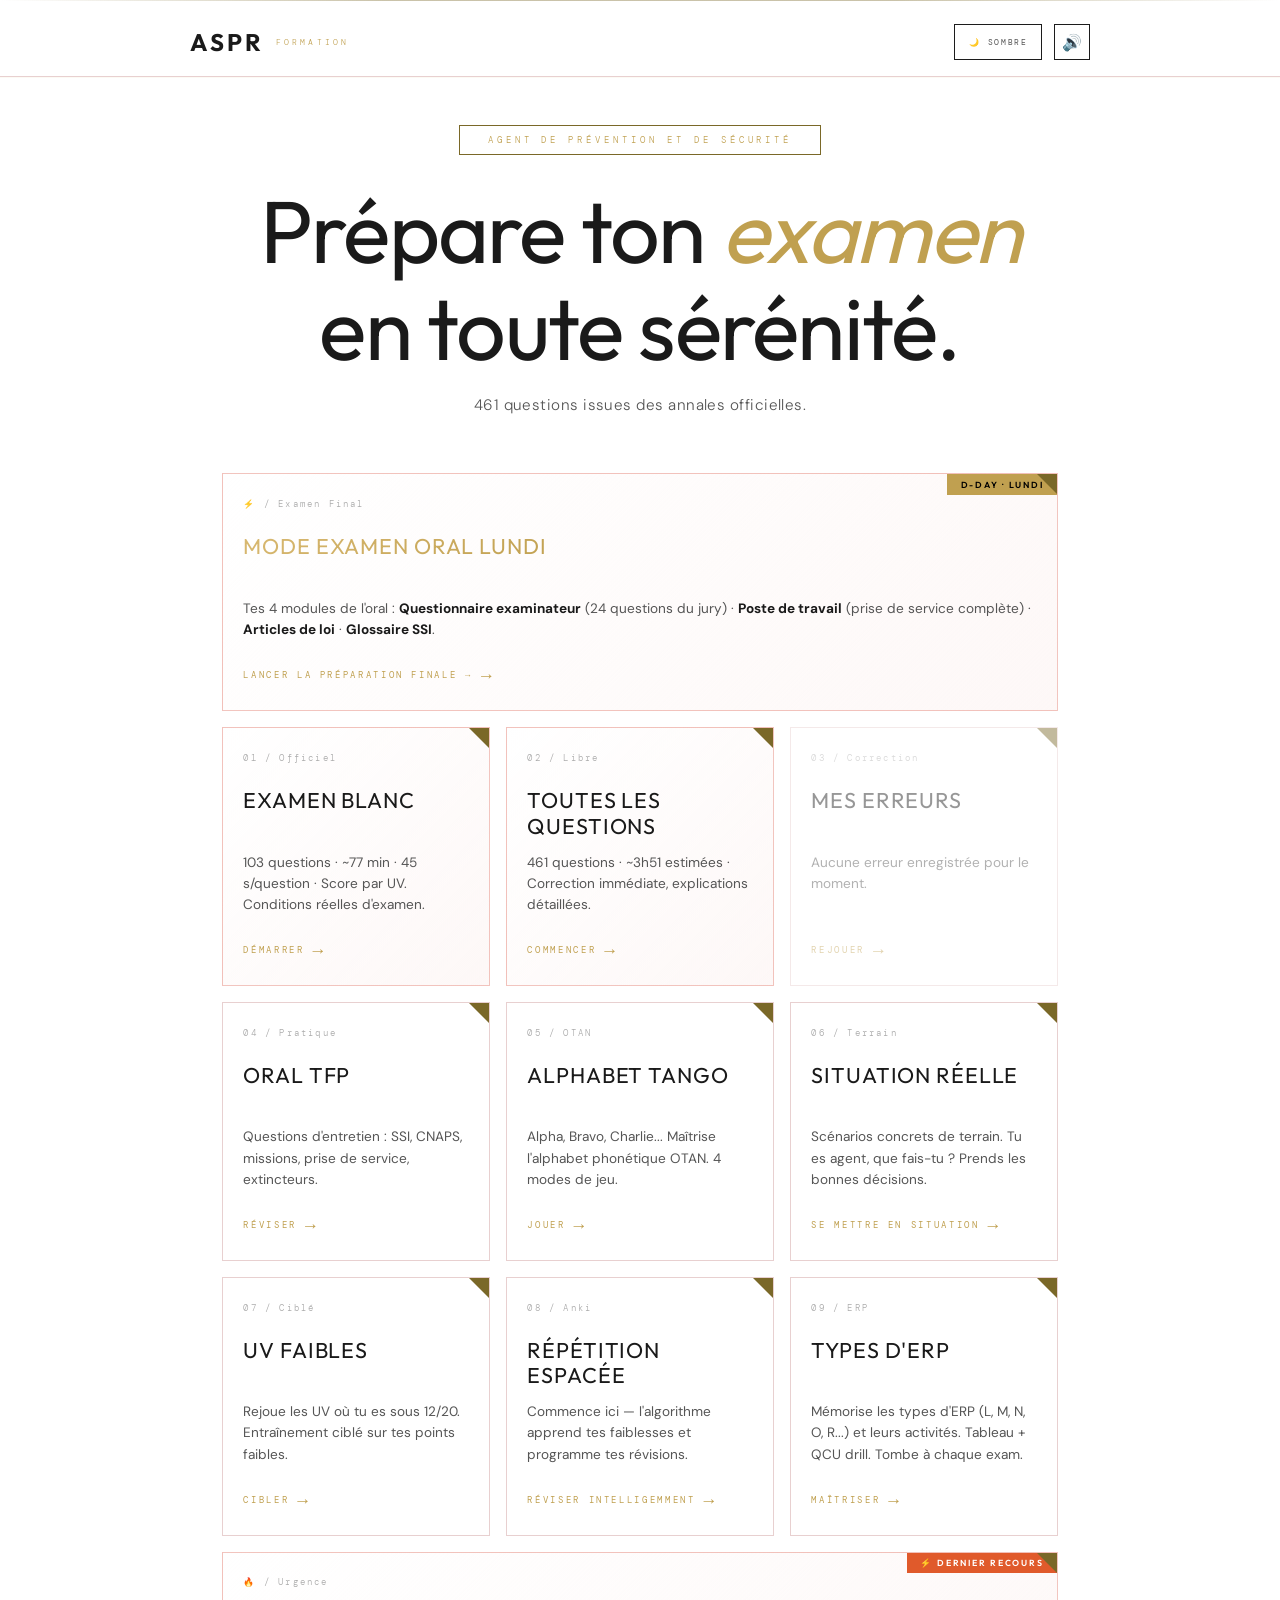
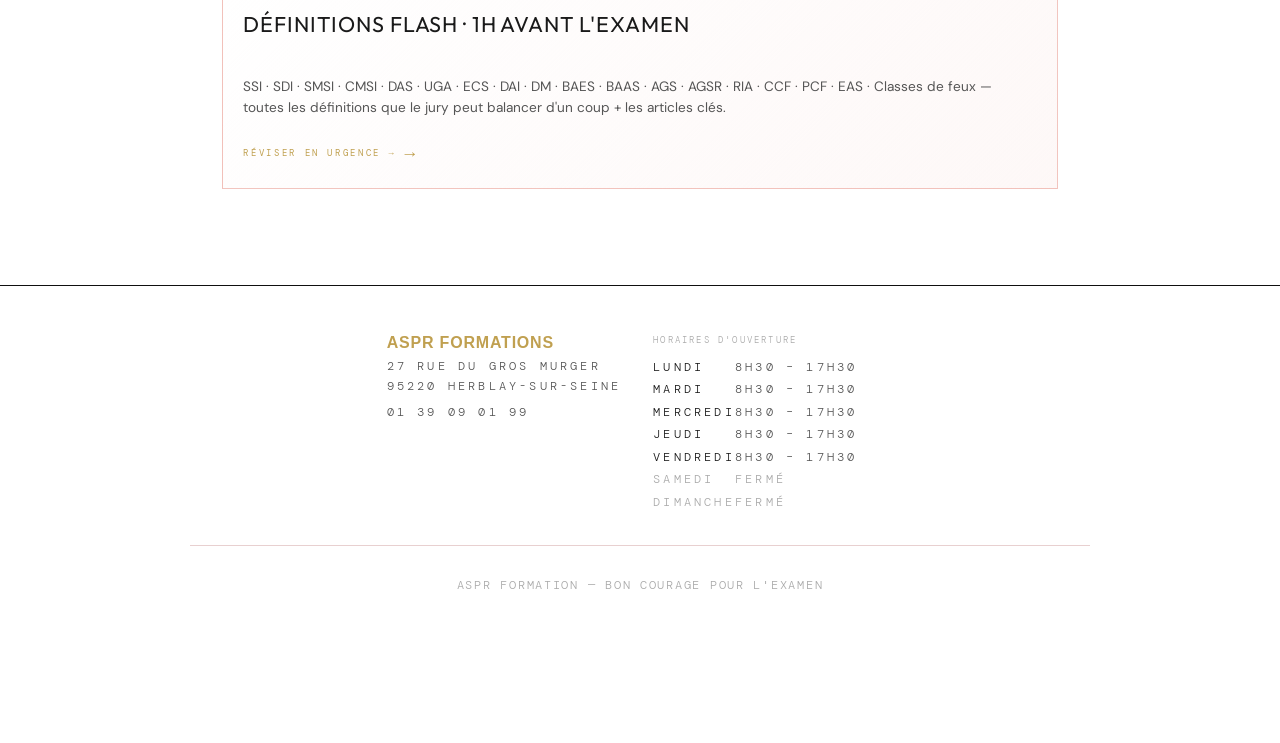
==== commit d3b41d03: "Add files via upload" ====
--- a/index.html
+++ b/index.html
@@ -3,12 +3,12 @@
 <head>
 <meta charset="UTF-8">
 <meta name="viewport" content="width=device-width, initial-scale=1.0, viewport-fit=cover, user-scalable=no">
-<title>TFP APS</title>
+<title>ASPR Formation</title>
 <link rel="manifest" href="manifest.json">
 <meta name="theme-color" content="#141414">
 <meta name="apple-mobile-web-app-capable" content="yes">
 <meta name="apple-mobile-web-app-status-bar-style" content="black-translucent">
-<meta name="apple-mobile-web-app-title" content="TFP APS">
+<meta name="apple-mobile-web-app-title" content="ASPR Formation">
 <link rel="apple-touch-icon" href="icon-192.png">
 <meta name="mobile-web-app-capable" content="yes">
 <link rel="icon" type="image/png" sizes="192x192" href="icon-192.png">
@@ -58,7 +58,7 @@
 #splash007 {
   position: fixed;
   inset: 0;
-  background: #000;
+  background: #fff;
   z-index: 99999;
   display: flex;
   flex-direction: column;
@@ -77,8 +77,8 @@
     0deg,
     transparent 0,
     transparent 2px,
-    rgba(255,255,255,0.015) 2px,
-    rgba(255,255,255,0.015) 3px
+    rgba(0,0,0,0.03) 2px,
+    rgba(0,0,0,0.03) 3px
   );
   pointer-events: none;
   z-index: 5;
@@ -95,7 +95,7 @@
   content: '';
   position: absolute;
   inset: 0;
-  background: radial-gradient(ellipse at center, transparent 30%, rgba(0,0,0,0.7) 100%);
+  background: radial-gradient(ellipse at center, transparent 30%, rgba(204,26,0,0.08) 100%);
   pointer-events: none;
   z-index: 4;
 }
@@ -194,9 +194,9 @@
 }
 
 @keyframes barrelRingExpand {
-  0%   { width: 20px; height: 20px; opacity: 0; border-color: #fff; }
+  0%   { width: 20px; height: 20px; opacity: 0; border-color: #cc1a00; }
   20%  { opacity: 1; }
-  80%  { width: 280px; height: 280px; border-color: #fff; opacity: 1; }
+  80%  { width: 280px; height: 280px; border-color: #cc1a00; opacity: 1; }
   100% { width: 280px; height: 280px; border-color: var(--gold); opacity: 1; }
 }
 
@@ -507,7 +507,7 @@
 @keyframes splashExit {
   0%   { opacity: 1; }
   15%  { background: #fff; }
-  16%  { background: #000; }
+  16%  { background: #fff; }
   100% { opacity: 0; pointer-events: none; }
 }
 
@@ -568,7 +568,7 @@
 /* ===== BRAND ===== */
 .brand-logo {
   font-family: 'Outfit', sans-serif !important;
-  font-weight: 400 !important;
+  font-weight: 700 !important;
   font-size: 1.5rem !important;
   letter-spacing: 0.12em !important;
   color: var(--white) !important;
@@ -688,7 +688,7 @@
   content: '';
   position: absolute;
   inset: 0;
-  background: linear-gradient(135deg, transparent 0%, rgba(200,168,74,0.04) 100%);
+  background: linear-gradient(135deg, transparent 0%, rgba(204,26,0,0.04) 100%);
   opacity: 0;
   transition: opacity 0.4s;
 }
@@ -708,15 +708,15 @@
   background: var(--surface-hover) !important;
   border-color: #222 !important;
   transform: translateY(-4px) !important;
-  box-shadow: 0 16px 48px rgba(0,0,0,0.8), 0 0 0 1px rgba(200,168,74,0.12) !important;
+  box-shadow: 0 16px 48px rgba(0,0,0,0.8), 0 0 0 1px rgba(204,26,0,0.12) !important;
 }
 
 .mode-card:hover::before { opacity: 1; }
 .mode-card:hover::after  { border-color: transparent var(--gold) transparent transparent; }
 
 .mode-card.highlight {
-  border-color: rgba(200,168,74,0.25) !important;
-  background: linear-gradient(135deg, var(--surface), rgba(200,168,74,0.04)) !important;
+  border-color: rgba(204,26,0,0.25) !important;
+  background: linear-gradient(135deg, var(--surface), rgba(204,26,0,0.04)) !important;
 }
 
 .mode-number {
@@ -770,26 +770,26 @@
 /* ===== PARCOURS HERO ===== */
 .parcours-hero {
   background: linear-gradient(135deg, var(--bg-soft), var(--surface)) !important;
-  border: 1px solid rgba(200,168,74,0.2) !important;
+  border: 1px solid rgba(204,26,0,0.2) !important;
   border-radius: 0 !important;
   border-top: 1px solid var(--gold) !important;
   box-shadow: 0 0 60px rgba(0,0,0,0.6);
 }
 
 .parcours-hero:hover {
-  box-shadow: 0 20px 60px rgba(0,0,0,0.8), 0 0 0 1px rgba(200,168,74,0.15) !important;
+  box-shadow: 0 20px 60px rgba(0,0,0,0.8), 0 0 0 1px rgba(204,26,0,0.15) !important;
   transform: translateY(-2px) !important;
 }
 
 .parcours-hero::before {
-  background: radial-gradient(circle at 80% 50%, rgba(200,168,74,0.06), transparent 60%) !important;
+  background: radial-gradient(circle at 80% 50%, rgba(204,26,0,0.06), transparent 60%) !important;
 }
 
 .parcours-badge {
   font-family: 'DM Mono', monospace !important;
   font-size: 0.5rem !important;
   letter-spacing: 0.35em !important;
-  border: 1px solid rgba(200,168,74,0.3) !important;
+  border: 1px solid rgba(204,26,0,0.3) !important;
   color: var(--gold) !important;
   border-radius: 0 !important;
   background: transparent !important;
@@ -1102,7 +1102,7 @@
   background: var(--surface-hover) !important;
   border-color: #1c1c1c !important;
   transform: translateY(-3px) !important;
-  box-shadow: 0 12px 40px rgba(0,0,0,0.7) !important;
+  box-shadow: 0 12px 40px rgba(204,26,0,0.08) !important;
 }
 
 .fiche-card:hover::after { transform: scaleX(1); }
@@ -1346,7 +1346,7 @@
 }
 
 .flashcard-face-back {
-  background: linear-gradient(135deg, #090909, rgba(200,168,74,0.04)) !important;
+  background: linear-gradient(135deg, #090909, rgba(204,26,0,0.04)) !important;
 }
 
 .flashcard-term {
@@ -1405,7 +1405,7 @@
 }
 
 .defs-category-card:hover { background: var(--surface-hover) !important; border-color: #1c1c1c !important; }
-.defs-all-btn { border-color: rgba(200,168,74,0.2) !important; background: linear-gradient(135deg, var(--surface), rgba(200,168,74,0.03)) !important; }
+.defs-all-btn { border-color: rgba(204,26,0,0.2) !important; background: linear-gradient(135deg, var(--surface), rgba(204,26,0,0.03)) !important; }
 
 .defs-category-name {
   font-family: 'Outfit', sans-serif !important;
@@ -1437,21 +1437,21 @@
 
 /* ===== MODE CLAIR : papier journal ===== */
 html.light {
-  --bg:             #f3f0e8;
-  --bg-soft:        #ede9de;
-  --surface:        #f8f5ec;
-  --surface-hover:  #f0ede3;
-  --border:         #d8d2c2;
-  --border-strong:  #b8b0a0;
-  --text:           #2a2820;
-  --text-dim:       #605c50;
-  --text-faint:     #a8a498;
-  --gold:           #8a6820;
-  --gold-light:     #b08030;
-  --gold-dim:       #c8a840;
-  --white:          #2a2820;
-  --accent:         #2a2820;
-  --header-bg:      rgba(243,240,232,0.96);
+  --bg:             #ffffff;
+  --bg-soft:        #f7f7f7;
+  --surface:        #ffffff;
+  --surface-hover:  #fff0f0;
+  --border:         #e8d0d0;
+  --border-strong:  #d0a0a0;
+  --text:           #1a1a1a;
+  --text-dim:       #555555;
+  --text-faint:     #aaaaaa;
+  --gold:           #c0a050;
+  --gold-light:     #d8b870;
+  --gold-dim:       #7a6828;
+  --white:          #1a1a1a;
+  --accent:         #1a1a1a;
+  --header-bg:      rgba(255,255,255,0.97);
 }
 
 html.light body {
@@ -1464,10 +1464,10 @@
   opacity: 0.4;
 }
 
-html.light .option.correct { background: rgba(58,138,90,0.06) !important; border-color: #aaccaa !important; }
-html.light .option.wrong   { background: rgba(138,42,42,0.06) !important; border-color: #ccaaaa !important; }
-html.light .parcours-hero  { background: linear-gradient(135deg, #f6f2e8, rgba(138,104,32,0.04)) !important; }
-html.light .mode-card.highlight { background: linear-gradient(135deg, #fff, rgba(138,104,32,0.04)) !important; }
+html.light .option.correct { background: rgba(46,125,79,0.06) !important; border-color: #a0ccb0 !important; }
+html.light .option.wrong   { background: rgba(204,26,0,0.06) !important; border-color: #f0a0a0 !important; }
+html.light .parcours-hero  { background: linear-gradient(135deg, #fff, rgba(204,26,0,0.03)) !important; }
+html.light .mode-card.highlight { background: linear-gradient(135deg, #fff, rgba(204,26,0,0.03)) !important; }
 html.light .defs-all-btn   { background: linear-gradient(135deg, #fff, rgba(138,104,32,0.04)) !important; }
 html.light .flashcard-face-front { background: #f6f2e8 !important; border-color: var(--border) !important; }
 
@@ -1477,8 +1477,8 @@
 
 </style>
 <style>
-  :root{--bg:#0e0f11;--surface:#15171a;--surface-hover:#1c1f23;--border:#24262a;--border-strong:#32353a;--text:#e4dfd3;--text-dim:#8a857a;--text-faint:#3c3d40;--success:#6ee7a8;--error:#fb8585;--warning:#fcc864;--gold:#c0a050;--header-bg:rgba(14,15,17,0.85);}
-  html.light{--bg:#f3f0e8;--surface:#f8f5ec;--surface-hover:#f0ede3;--border:#d8d2c2;--border-strong:#b8b0a0;--text:#2a2820;--text-dim:#605c50;--text-faint:#a8a498;--success:#1a7a4a;--error:#c0392b;--warning:#b07a10;--gold:#8a6820;--header-bg:rgba(243,240,232,0.9);}
+  :root{--bg:#ffffff;--surface:#ffffff;--surface-hover:#fff0f0;--border:#e8d0d0;--border-strong:#d0a0a0;--text:#1a1a1a;--text-dim:#555555;--text-faint:#aaaaaa;--success:#2e7d4f;--error:#cc2200;--warning:#c07000;--gold:#cc1a00;--header-bg:rgba(255,255,255,0.97);}
+  html.light{--bg:#ffffff;--surface:#ffffff;--surface-hover:#fff0f0;--border:#e8d0d0;--border-strong:#d0a0a0;--text:#1a1a1a;--text-dim:#555555;--text-faint:#aaaaaa;--success:#2e7d4f;--error:#cc2200;--warning:#c07000;--gold:#c0a050;--header-bg:rgba(255,255,255,0.97);}
   .theme-toggle{background:transparent;border:1px solid var(--border);color:var(--text-dim);height:36px;padding:0 .85rem;border-radius:999px;cursor:pointer;font-size:.7rem;font-family:"Outfit",sans-serif;letter-spacing:.12em;text-transform:uppercase;display:flex;align-items:center;gap:.45rem;transition:all .25s;white-space:nowrap;flex-shrink:0;}
   .theme-toggle:hover{border-color:var(--gold);color:var(--gold);}
   *{margin:0;padding:0;box-sizing:border-box;}
@@ -1686,8 +1686,8 @@
 <header>
   <div class="header-inner">
     <div class="brand" onclick="showHome()">
-      <span class="brand-logo">TFP·APS</span>
-      <span class="brand-sub">Révision</span>
+      <span class="brand-logo">ASPR</span>
+      <span class="brand-sub">Formation</span>
     </div>
     <div class="header-controls">
       <button class="theme-toggle" id="themeToggle" onclick="toggleTheme()">
@@ -1715,11 +1715,11 @@
     </div>
     <div class="modes">
 
-      <button class="mode-card highlight examen-lundi-card" onclick="showExamenLundi()" style="grid-column:1/-1;border:1px solid var(--gold);background:linear-gradient(135deg,var(--surface),rgba(192,160,80,.08));position:relative;overflow:hidden;">
+      <button class="mode-card highlight examen-lundi-card" onclick="showExamenLundi()" style="grid-column:1/-1;border:1px solid var(--gold);background:linear-gradient(135deg,var(--surface),rgba(204,26,0,.08));position:relative;overflow:hidden;">
         <div style="position:absolute;top:0;right:0;background:var(--gold);color:#000;font-family:'Outfit',sans-serif;font-size:.55rem;letter-spacing:.2em;text-transform:uppercase;padding:.3rem .85rem;font-weight:600;">D-DAY · Lundi</div>
         <div class="mode-number" style="color:var(--gold);">⚡ / Examen Final</div>
         <div class="mode-title" style="background:linear-gradient(135deg,var(--gold-light),var(--gold));-webkit-background-clip:text;background-clip:text;-webkit-text-fill-color:transparent;color:transparent;">MODE EXAMEN ORAL LUNDI</div>
-        <div class="mode-desc">Tes 3 modules de l'oral : <strong style="color:var(--text);">Questionnaire examinateur</strong> (24 questions du jury) · <strong style="color:var(--text);">Poste de travail</strong> (prise de service complète) · <strong style="color:var(--text);">Cas N°6</strong> (personne en état d'ébriété) · <strong style="color:var(--text);">Cas N°7</strong> (feu de poubelle).</div>
+        <div class="mode-desc">Tes 4 modules de l'oral : <strong style="color:var(--text);">Questionnaire examinateur</strong> (24 questions du jury) · <strong style="color:var(--text);">Poste de travail</strong> (prise de service complète) · <strong style="color:var(--text);">Articles de loi</strong> · <strong style="color:var(--text);">Glossaire SSI</strong>.</div>
         <div class="mode-meta">Lancer la préparation finale →</div>
       </button>
 
@@ -1900,7 +1900,44 @@
   </section>
 </main>
 
-<footer>TFP·APS Révision — Bon courage pour l'examen</footer>
+<footer>
+  <div style="max-width:900px;margin:0 auto;">
+
+    <!-- ASPR FORMATIONS -->
+    <div style="display:flex;flex-wrap:wrap;gap:2rem;justify-content:center;align-items:flex-start;margin-bottom:2rem;padding-bottom:2rem;border-bottom:1px solid var(--border);">
+
+      <div style="text-align:left;min-width:220px;">
+        <div style="font-family:'Syne',sans-serif;font-weight:700;font-size:1rem;letter-spacing:.05em;color:var(--gold);margin-bottom:.3rem;">ASPR FORMATIONS</div>
+        <div style="font-size:.78rem;color:var(--text-dim);line-height:1.6;">
+          27 Rue du Gros Murger<br>
+          95220 Herblay-sur-Seine
+        </div>
+        <div style="font-size:.78rem;color:var(--text-dim);margin-top:.4rem;">
+          <a href="tel:0139090199" style="color:var(--text-dim);text-decoration:none;">01 39 09 01 99</a>
+        </div>
+      </div>
+
+      <div style="text-align:left;min-width:240px;">
+        <div style="font-size:.55rem;letter-spacing:.25em;text-transform:uppercase;color:var(--text-faint);margin-bottom:.6rem;">Horaires d'ouverture</div>
+        <table style="border-collapse:collapse;font-size:.78rem;color:var(--text-dim);line-height:1.8;">
+          <tr><td style="padding-right:1.5rem;color:var(--text);">Lundi</td><td>8h30 – 17h30</td></tr>
+          <tr><td style="color:var(--text);">Mardi</td><td>8h30 – 17h30</td></tr>
+          <tr><td style="color:var(--text);">Mercredi</td><td>8h30 – 17h30</td></tr>
+          <tr><td style="color:var(--text);">Jeudi</td><td>8h30 – 17h30</td></tr>
+          <tr><td style="color:var(--text);">Vendredi</td><td>8h30 – 17h30</td></tr>
+          <tr><td style="color:var(--text-faint);">Samedi</td><td style="color:var(--text-faint);">Fermé</td></tr>
+          <tr><td style="color:var(--text-faint);">Dimanche</td><td style="color:var(--text-faint);">Fermé</td></tr>
+        </table>
+      </div>
+
+    </div>
+
+    <div style="font-size:.72rem;color:var(--text-faint);letter-spacing:.15em;text-transform:uppercase;">
+      ASPR Formation — Bon courage pour l'examen
+    </div>
+
+  </div>
+</footer>
 
 <script>
 // Base de données complète des questions TFP APS
@@ -7319,7 +7356,7 @@
     const steps = phase.steps.map((s, i) => {
       const key = phase.id + '-' + i;
       const checked = checkedSteps[key];
-      const borderColor = checked ? '#6ee7a8' : s.type === 'danger' ? 'rgba(251,133,133,.5)' : s.type === 'critical' ? 'rgba(192,160,80,.4)' : 'var(--border)';
+      const borderColor = checked ? '#6ee7a8' : s.type === 'danger' ? 'rgba(251,133,133,.5)' : s.type === 'critical' ? 'rgba(204,26,0,.4)' : 'var(--border)';
       const leftBorder = s.type === 'danger' ? '#fb8585' : s.type === 'critical' ? 'var(--gold)' : 'var(--success)';
       return `
         <div onclick="toggleStep('${key}')" style="cursor:pointer;display:flex;gap:1rem;align-items:flex-start;padding:1rem 1.25rem;background:${checked ? 'rgba(110,231,168,.06)' : 'var(--surface)'};border:1px solid ${borderColor};border-left:3px solid ${checked ? '#6ee7a8' : leftBorder};border-radius:5px;transition:all .25s;margin-bottom:.6rem;">
@@ -7507,7 +7544,7 @@
       const key = `${currentPhase}-${si}`;
       const checked = !!checkedSteps[key];
       return `
-        <div onclick="toggleFeuStep('${key}')" style="display:flex;gap:1rem;align-items:flex-start;padding:1rem 1.25rem;margin-bottom:.5rem;background:${checked ? 'rgba(74,154,106,.06)' : 'var(--surface)'};border:1px solid ${checked ? '#4a9a6a' : (step.type === 'critical' ? 'rgba(192,160,80,.25)' : 'var(--border)')};border-radius:6px;cursor:pointer;transition:all .2s;">
+        <div onclick="toggleFeuStep('${key}')" style="display:flex;gap:1rem;align-items:flex-start;padding:1rem 1.25rem;margin-bottom:.5rem;background:${checked ? 'rgba(74,154,106,.06)' : 'var(--surface)'};border:1px solid ${checked ? '#4a9a6a' : (step.type === 'critical' ? 'rgba(204,26,0,.25)' : 'var(--border)')};border-radius:6px;cursor:pointer;transition:all .2s;">
           <div style="width:22px;height:22px;border-radius:50%;border:2px solid ${checked ? '#4a9a6a' : 'var(--border-strong)'};background:${checked ? '#4a9a6a' : 'transparent'};flex-shrink:0;display:flex;align-items:center;justify-content:center;font-size:.7rem;color:#fff;margin-top:.1rem;transition:all .2s;">${checked ? '✓' : ''}</div>
           <div style="flex:1;">
             <div style="display:flex;align-items:center;gap:.6rem;margin-bottom:.3rem;">
@@ -8025,7 +8062,7 @@
       padding:.5rem .7rem;
       display:flex; align-items:center; justify-content:center;
       background:linear-gradient(135deg, var(--gold), var(--gold-dim));
-      color:#0e0f11;
+      color:#ffffff;
       font-family:'Syne', sans-serif; font-weight:800;
       font-size:1.25rem; line-height:1;
       border-radius:6px;
@@ -8117,14 +8154,14 @@
 
     /* Light mode */
     html.light .erp-letter{ color:#fff; }
-    html.light .erp-cat-num{ background:rgba(192,160,80,.05); }
+    html.light .erp-cat-num{ background:rgba(204,26,0,.05); }
   `;
   document.head.appendChild(s);
 })();
 
 // ============================================================
 // MODE EXAMEN LUNDI · Module self-injecting
-// Hub regroupant : Questionnaire examinateur · Prise de service · Cas N°6
+// Hub regroupant : Questionnaire examinateur · Prise de service · Articles · Glossaire
 // ============================================================
 (function(){
 
@@ -8139,7 +8176,7 @@
     .lundi-hero {
       position: relative;
       padding: 2.25rem 2rem 2rem;
-      background: linear-gradient(135deg, var(--surface), rgba(192,160,80,.06));
+      background: linear-gradient(135deg, var(--surface), rgba(204,26,0,.06));
       border: 1px solid var(--gold);
       border-radius: 8px;
       margin-bottom: 2rem;
@@ -8427,7 +8464,7 @@
       font-size: .8rem;
       color: var(--text-dim);
       padding: .65rem .85rem;
-      background: rgba(192,160,80,.06);
+      background: rgba(204,26,0,.06);
       border-left: 2px solid var(--gold);
       border-radius: 3px;
       line-height: 1.5;
@@ -8464,7 +8501,7 @@
       transform: translateY(-1px);
     }
     .qexam-build-item.selected {
-      background: rgba(192,160,80,.15);
+      background: rgba(204,26,0,.15);
       border-color: var(--gold);
       color: var(--gold-light);
     }
@@ -8530,7 +8567,7 @@
       align-items: center;
       justify-content: center;
       flex-shrink: 0;
-      background: rgba(192,160,80,.08);
+      background: rgba(204,26,0,.08);
     }
     .qexam-order-text {
       flex: 1;
@@ -8702,7 +8739,7 @@
       margin-bottom: 1rem;
     }
     mark.art-kw {
-      background: rgba(192,160,80,.15);
+      background: rgba(204,26,0,.15);
       color: var(--gold-light);
       padding: .05em .25em;
       border-radius: 2px;
@@ -8733,7 +8770,7 @@
     }
     .art-memo {
       padding: 1rem 1.15rem;
-      background: linear-gradient(135deg, var(--surface), rgba(192,160,80,.04));
+      background: linear-gradient(135deg, var(--surface), rgba(204,26,0,.04));
       border-left: 2px solid var(--gold);
       border-radius: 3px;
     }
@@ -8816,7 +8853,7 @@
       transform: translateY(-1px);
     }
     .art-quiz-option.selected {
-      background: rgba(192,160,80,.12);
+      background: rgba(204,26,0,.12);
       border-color: var(--gold);
       border-left-color: var(--gold);
     }
@@ -8904,7 +8941,7 @@
       align-items: center;
       margin-bottom: .85rem;
       padding: .65rem .85rem;
-      background: linear-gradient(135deg, var(--surface), rgba(192,160,80,.04));
+      background: linear-gradient(135deg, var(--surface), rgba(204,26,0,.04));
       border: 1px solid var(--gold);
       border-radius: 4px;
     }
@@ -8975,7 +9012,7 @@
       border-left-color: var(--gold);
     }
     .study-mcq-option.selected {
-      background: rgba(192,160,80,.1);
+      background: rgba(204,26,0,.1);
       border-color: var(--gold);
       border-left-color: var(--gold);
     }
@@ -9012,7 +9049,7 @@
       color: var(--gold);
     }
     .qcu-nav-cell.answered {
-      background: rgba(192,160,80,.15);
+      background: rgba(204,26,0,.15);
       border-color: var(--gold);
       color: var(--gold-light);
     }
@@ -9078,7 +9115,7 @@
       transform: translateX(2px);
     }
     .qcu-option.selected {
-      background: rgba(192,160,80,.1);
+      background: rgba(204,26,0,.1);
       border-color: var(--gold);
       border-left-color: var(--gold);
     }
@@ -9095,7 +9132,7 @@
       align-items: center;
       justify-content: center;
       flex-shrink: 0;
-      background: rgba(192,160,80,.05);
+      background: rgba(204,26,0,.05);
     }
     .qcu-option.selected .qcu-option-letter {
       background: var(--gold);
@@ -9180,7 +9217,7 @@
     .qcu-result-art {
       margin-top: .85rem;
       padding: .9rem 1.05rem;
-      background: linear-gradient(135deg, var(--bg-soft), rgba(192,160,80,.04));
+      background: linear-gradient(135deg, var(--bg-soft), rgba(204,26,0,.04));
       border-left: 2px solid var(--gold);
       border-radius: 3px;
     }
@@ -9337,7 +9374,7 @@
     }
     .ps-quote {
       display: inline-block;
-      background: rgba(192,160,80,.08);
+      background: rgba(204,26,0,.08);
       border-left: 2px solid var(--gold);
       padding: .35rem .65rem;
       margin: .35rem 0;
@@ -11180,17 +11217,13 @@
     const glDone = Object.values(glProg).filter(v => v === 'ok').length;
     const glPct = glTotal ? Math.round((glDone / glTotal) * 100) : 0;
 
-    // Cas N°6 progress (from existing cas6 system if any, fallback 0)
-    const cas6Total = 27;
-    const cas6Pct = 0;
-
     sc.innerHTML = `
       <div style="max-width:820px;margin:0 auto;">
 
         <div class="lundi-hero">
           <div class="lundi-badge">⚡ Préparation finale · D-Day Lundi</div>
-          <h2 class="lundi-title">Tes 3 modules pour <em>l'oral</em>.</h2>
-          <p class="lundi-sub">Le QCU c'est plié. Maintenant on serre les vis sur l'oral : les 24 questions du jury, la prise de service complète au PC sécurité, le cas N°6 (personne en état d'ébriété) et le cas N°7 (feu de poubelle).</p>
+          <h2 class="lundi-title">Tes 4 modules pour <em>l'oral</em>.</h2>
+          <p class="lundi-sub">Le QCU c'est plié. Maintenant on serre les vis sur l'oral : les 24 questions du jury, la prise de service complète au PC sécurité, les articles de loi et le glossaire SSI.</p>
         </div>
 
         <div class="lundi-grid">
@@ -11211,22 +11244,8 @@
             <div class="lundi-mod-progress" style="width:${psPct}%;"></div>
           </button>
 
-          <button class="lundi-mod" onclick="showCas6Guide()">
-            <div class="lundi-mod-num">03 · Cas Pratique</div>
-            <div class="lundi-mod-title">CAS N°6 · Parking</div>
-            <div class="lundi-mod-desc">Personne en état d'ébriété qui titube autour des véhicules au parking. Prise de service → ronde 17h → réception info radio → arrivée parking → clôture QQOQCP.</div>
-            <div class="lundi-mod-meta">5 phases · Guide complet</div>
-          </button>
-
-          <button class="lundi-mod" onclick="showFeuPoubelle()">
-            <div class="lundi-mod-num">04 · Cas Pratique</div>
-            <div class="lundi-mod-title">CAS N°7 · Feu de poubelle</div>
-            <div class="lundi-mod-desc">Début d'incendie en ERP. Séquence DAM → 18 → évacuation → extincteur. Classes de feu, porte chaude, backdraft. Les 3 scénarios terrain que le jury peut te poser.</div>
-            <div class="lundi-mod-meta">3 scénarios · Guide complet</div>
-          </button>
-
           <button class="lundi-mod" onclick="startArticles()">
-            <div class="lundi-mod-num">05 · Articles de loi</div>
+            <div class="lundi-mod-num">03 · Articles de loi</div>
             <div class="lundi-mod-title">Code Pénal Essentiel</div>
             <div class="lundi-mod-desc">Les 9 articles que le jury peut te demander : légitime défense (122-5/6), état de nécessité (122-7), non-assistance (223-6), entrave aux secours (223-5/7), mise en danger (223-1), vol (311-1), responsabilité (121-1).</div>
             <div class="lundi-mod-meta">${artDone}/${artTotal} articles · ${artPct}% maîtrisés</div>
@@ -11234,7 +11253,7 @@
           </button>
 
           <button class="lundi-mod" onclick="startGlossaire()">
-            <div class="lundi-mod-num">06 · Termes techniques</div>
+            <div class="lundi-mod-num">04 · Termes techniques</div>
             <div class="lundi-mod-title">Glossaire SSI · DAE · ERP</div>
             <div class="lundi-mod-desc">Tous les sigles que le jury peut te lâcher : ECS, CMSI, DAS, DAI, SDI, SMSI, UGA, BAES, DAE, ERP, IGH, BI/PI... Fiches avec memo + quiz « De quel sigle s'agit-il ? ».</div>
             <div class="lundi-mod-meta">${glDone}/${glTotal} sigles · ${glPct}% maîtrisés</div>
@@ -11249,8 +11268,6 @@
             <li>Les 24 questions à voix haute</li>
             <li>La prise de service récitée en boucle</li>
             <li>L'annonce astreinte fluide</li>
-            <li>Cas N°6 maîtrisé phase par phase</li>
-            <li>Cas N°7 · Feu de poubelle : séquence DAM → 18 → évacuation</li>
             <li>Les 9 articles : numéro + objet</li>
             <li>L'alphabet OTAN au cas où</li>
             <li>Dormir 8h la veille</li>
@@ -11915,7 +11932,7 @@
         ${sectionsHtml}
 
         <!-- Key reminder -->
-        <div style="margin-top:2rem;background:linear-gradient(135deg,var(--surface),rgba(192,160,80,.04));border:1px solid var(--gold);border-radius:6px;padding:1.4rem 1.65rem;">
+        <div style="margin-top:2rem;background:linear-gradient(135deg,var(--surface),rgba(204,26,0,.04));border:1px solid var(--gold);border-radius:6px;padding:1.4rem 1.65rem;">
           <div style="font-size:.62rem;letter-spacing:.25em;text-transform:uppercase;color:var(--gold);margin-bottom:.65rem;">💬 La phrase clé à dire au jury</div>
           <div style="font-size:.95rem;line-height:1.65;color:var(--text);font-style:italic;">« Pour chaque élément, je vérifie ces 3 critères : la présence, le nombre, et l'état de fonctionnement. En cas d'absence, de manque ou de défaut, je le signale sur la main courante. Sauf pour les clés et badges où je dois d'abord vérifier la traçabilité sur le registre correspondant. »</div>
         </div>
@@ -11923,7 +11940,7 @@
         <!-- Navigation -->
         <div style="display:flex;justify-content:space-between;align-items:center;gap:1rem;margin-top:2.5rem;padding-top:1.5rem;border-top:1px solid var(--border);flex-wrap:wrap;">
           <button class="btn btn-ghost" onclick="showExamenLundi()">← Hub examen</button>
-          <button class="btn btn-primary" onclick="showCas6Guide()">Suite · Cas N°6 →</button>
+          <button class="btn btn-primary" onclick="showExamenLundi()">Retour au hub →</button>
         </div>
 
       </div>
@@ -12903,7 +12920,7 @@
       <div style="max-width:820px;margin:0 auto;">
 
         <!-- Header score -->
-        <div style="text-align:center;padding:2.5rem 1rem 2rem;background:linear-gradient(135deg,var(--surface),rgba(192,160,80,.05));border:1px solid var(--border);border-radius:8px;margin-bottom:2rem;">
+        <div style="text-align:center;padding:2.5rem 1rem 2rem;background:linear-gradient(135deg,var(--surface),rgba(204,26,0,.05));border:1px solid var(--border);border-radius:8px;margin-bottom:2rem;">
           <div class="lundi-badge" style="margin-bottom:1rem;">📝 QCU Examen · Terminé</div>
           <div style="display:flex;align-items:baseline;justify-content:center;gap:.5rem;margin-bottom:.5rem;">
             <span style="font-family:'Syne',sans-serif;font-weight:700;font-size:clamp(3rem,8vw,4.5rem);color:${verdict.color};letter-spacing:-.03em;line-height:1;">${score}</span>
@@ -13325,7 +13342,7 @@
     if (glossaireState.quizDirection === 'sigle') {
       // On affiche le sigle, l'utilisateur choisit le nom
       questionLabel = '🔤 Que signifie ce sigle ?';
-      questionContent = `<div style="font-family:'Syne',sans-serif;font-weight:700;font-size:clamp(2.5rem,7vw,4rem);letter-spacing:-.02em;color:var(--gold);padding:1.5rem;text-align:center;background:linear-gradient(135deg,var(--surface),rgba(192,160,80,.06));border:1px solid var(--gold);border-radius:6px;margin-bottom:1.5rem;">${correct.sigle}</div>`;
+      questionContent = `<div style="font-family:'Syne',sans-serif;font-weight:700;font-size:clamp(2.5rem,7vw,4rem);letter-spacing:-.02em;color:var(--gold);padding:1.5rem;text-align:center;background:linear-gradient(135deg,var(--surface),rgba(204,26,0,.06));border:1px solid var(--gold);border-radius:6px;margin-bottom:1.5rem;">${correct.sigle}</div>`;
     } else {
       // On affiche la définition, l'utilisateur choisit le sigle
       questionLabel = '📜 De quel sigle s\'agit-il ?';
@@ -14120,8 +14137,6 @@
 // ===== INIT =====
 try{
   const saved = localStorage.getItem("tfp_theme");
-  // Si sauvegarde : respecter le choix de l'utilisateur
-  // Sinon : détecter automatiquement mobile (préférence clair) ou prefers-color-scheme
   const isMobile = /Android|iPhone|iPad|iPod/i.test(navigator.userAgent);
   const prefersLight = window.matchMedia && window.matchMedia("(prefers-color-scheme: light)").matches;
   const useLight = saved ? saved === "light" : (isMobile || prefersLight);
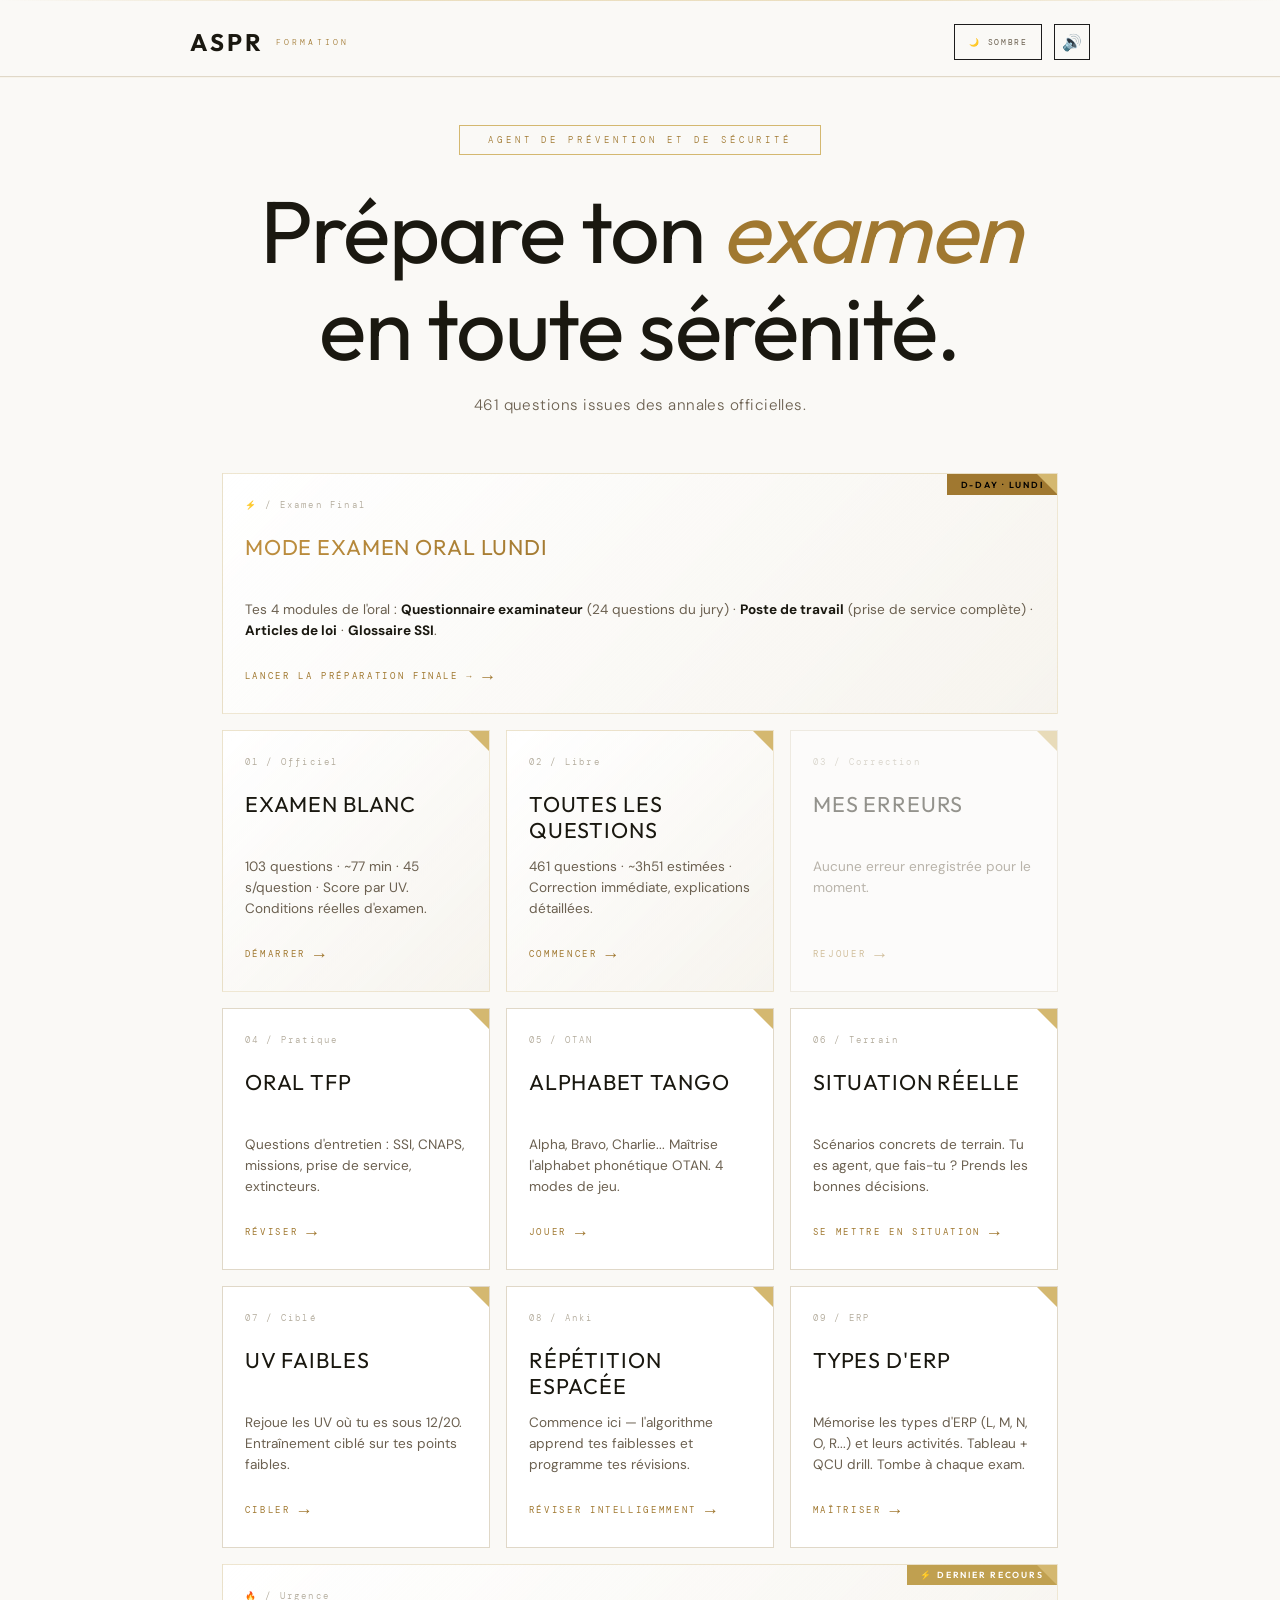
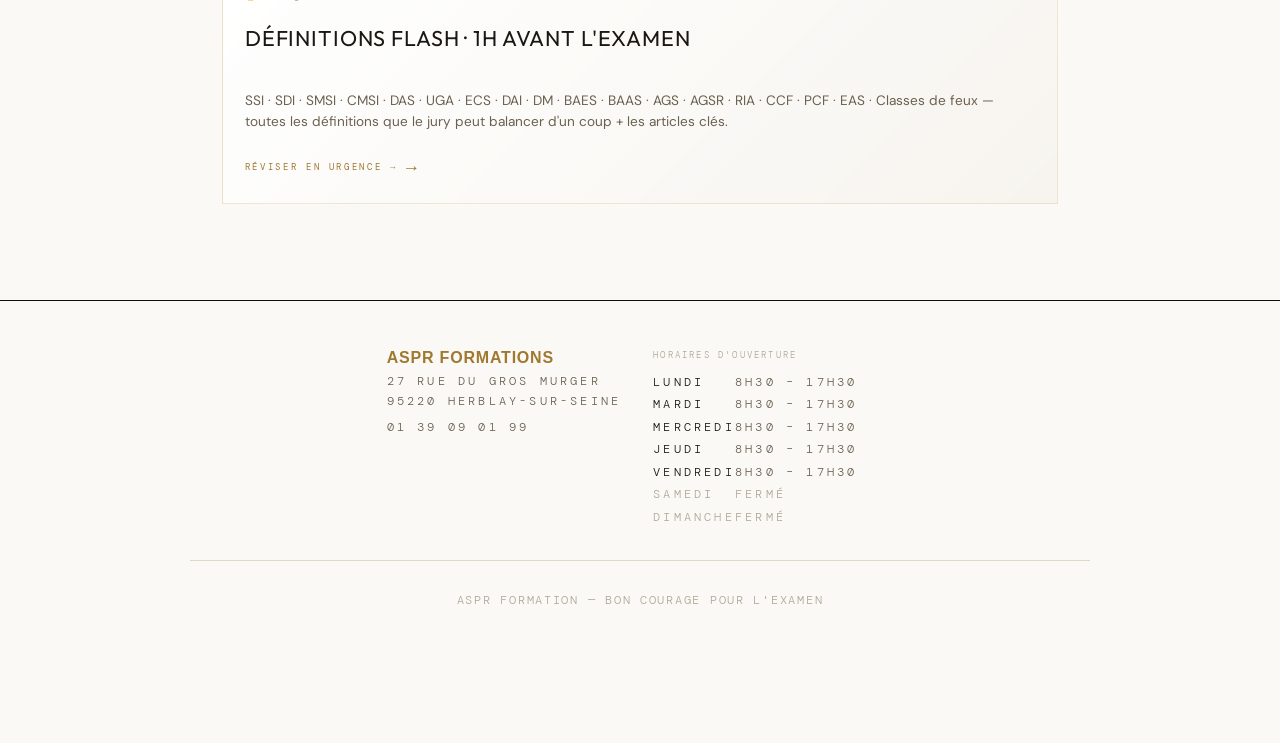
==== commit f396a173: "Add files via upload" ====
--- a/index.html
+++ b/index.html
@@ -95,7 +95,7 @@
   content: '';
   position: absolute;
   inset: 0;
-  background: radial-gradient(ellipse at center, transparent 30%, rgba(204,26,0,0.08) 100%);
+  background: radial-gradient(ellipse at center, transparent 30%, rgba(192,160,80,0.08) 100%);
   pointer-events: none;
   z-index: 4;
 }
@@ -194,9 +194,9 @@
 }
 
 @keyframes barrelRingExpand {
-  0%   { width: 20px; height: 20px; opacity: 0; border-color: #cc1a00; }
+  0%   { width: 20px; height: 20px; opacity: 0; border-color: #c0a050; }
   20%  { opacity: 1; }
-  80%  { width: 280px; height: 280px; border-color: #cc1a00; opacity: 1; }
+  80%  { width: 280px; height: 280px; border-color: #c0a050; opacity: 1; }
   100% { width: 280px; height: 280px; border-color: var(--gold); opacity: 1; }
 }
 
@@ -688,7 +688,7 @@
   content: '';
   position: absolute;
   inset: 0;
-  background: linear-gradient(135deg, transparent 0%, rgba(204,26,0,0.04) 100%);
+  background: linear-gradient(135deg, transparent 0%, rgba(192,160,80,0.04) 100%);
   opacity: 0;
   transition: opacity 0.4s;
 }
@@ -708,15 +708,15 @@
   background: var(--surface-hover) !important;
   border-color: #222 !important;
   transform: translateY(-4px) !important;
-  box-shadow: 0 16px 48px rgba(0,0,0,0.8), 0 0 0 1px rgba(204,26,0,0.12) !important;
+  box-shadow: 0 16px 48px rgba(0,0,0,0.8), 0 0 0 1px rgba(192,160,80,0.12) !important;
 }
 
 .mode-card:hover::before { opacity: 1; }
 .mode-card:hover::after  { border-color: transparent var(--gold) transparent transparent; }
 
 .mode-card.highlight {
-  border-color: rgba(204,26,0,0.25) !important;
-  background: linear-gradient(135deg, var(--surface), rgba(204,26,0,0.04)) !important;
+  border-color: rgba(192,160,80,0.25) !important;
+  background: linear-gradient(135deg, var(--surface), rgba(192,160,80,0.04)) !important;
 }
 
 .mode-number {
@@ -770,26 +770,26 @@
 /* ===== PARCOURS HERO ===== */
 .parcours-hero {
   background: linear-gradient(135deg, var(--bg-soft), var(--surface)) !important;
-  border: 1px solid rgba(204,26,0,0.2) !important;
+  border: 1px solid rgba(192,160,80,0.2) !important;
   border-radius: 0 !important;
   border-top: 1px solid var(--gold) !important;
   box-shadow: 0 0 60px rgba(0,0,0,0.6);
 }
 
 .parcours-hero:hover {
-  box-shadow: 0 20px 60px rgba(0,0,0,0.8), 0 0 0 1px rgba(204,26,0,0.15) !important;
+  box-shadow: 0 20px 60px rgba(0,0,0,0.8), 0 0 0 1px rgba(192,160,80,0.15) !important;
   transform: translateY(-2px) !important;
 }
 
 .parcours-hero::before {
-  background: radial-gradient(circle at 80% 50%, rgba(204,26,0,0.06), transparent 60%) !important;
+  background: radial-gradient(circle at 80% 50%, rgba(192,160,80,0.06), transparent 60%) !important;
 }
 
 .parcours-badge {
   font-family: 'DM Mono', monospace !important;
   font-size: 0.5rem !important;
   letter-spacing: 0.35em !important;
-  border: 1px solid rgba(204,26,0,0.3) !important;
+  border: 1px solid rgba(192,160,80,0.3) !important;
   color: var(--gold) !important;
   border-radius: 0 !important;
   background: transparent !important;
@@ -877,7 +877,7 @@
 }
 
 .timer.warning { color: var(--warning) !important; border-color: var(--warning) !important; }
-.timer.danger  { color: #c00 !important; border-color: #600 !important; }
+.timer.danger  { color: var(--gold) !important; border-color: var(--gold-dim) !important; }
 
 /* ===== QUESTION ===== */
 .question-theme {
@@ -1102,7 +1102,7 @@
   background: var(--surface-hover) !important;
   border-color: #1c1c1c !important;
   transform: translateY(-3px) !important;
-  box-shadow: 0 12px 40px rgba(204,26,0,0.08) !important;
+  box-shadow: 0 12px 40px rgba(192,160,80,0.08) !important;
 }
 
 .fiche-card:hover::after { transform: scaleX(1); }
@@ -1346,7 +1346,7 @@
 }
 
 .flashcard-face-back {
-  background: linear-gradient(135deg, #090909, rgba(204,26,0,0.04)) !important;
+  background: linear-gradient(135deg, #090909, rgba(192,160,80,0.04)) !important;
 }
 
 .flashcard-term {
@@ -1405,7 +1405,7 @@
 }
 
 .defs-category-card:hover { background: var(--surface-hover) !important; border-color: #1c1c1c !important; }
-.defs-all-btn { border-color: rgba(204,26,0,0.2) !important; background: linear-gradient(135deg, var(--surface), rgba(204,26,0,0.03)) !important; }
+.defs-all-btn { border-color: rgba(192,160,80,0.2) !important; background: linear-gradient(135deg, var(--surface), rgba(192,160,80,0.03)) !important; }
 
 .defs-category-name {
   font-family: 'Outfit', sans-serif !important;
@@ -1437,21 +1437,24 @@
 
 /* ===== MODE CLAIR : papier journal ===== */
 html.light {
-  --bg:             #ffffff;
-  --bg-soft:        #f7f7f7;
+  --bg:             #faf9f6;
+  --bg-soft:        #f2efe8;
   --surface:        #ffffff;
-  --surface-hover:  #fff0f0;
-  --border:         #e8d0d0;
-  --border-strong:  #d0a0a0;
-  --text:           #1a1a1a;
-  --text-dim:       #555555;
-  --text-faint:     #aaaaaa;
-  --gold:           #c0a050;
-  --gold-light:     #d8b870;
-  --gold-dim:       #7a6828;
-  --white:          #1a1a1a;
-  --accent:         #1a1a1a;
-  --header-bg:      rgba(255,255,255,0.97);
+  --surface-hover:  #f5f0e8;
+  --border:         #e0d8c8;
+  --border-strong:  #c8bc9a;
+  --text:           #1a1810;
+  --text-dim:       #6b6050;
+  --text-faint:     #b0a898;
+  --accent:         #1a1810;
+  --success:        #2e7d4f;
+  --error:          #9a3a3a;
+  --warning:        #b08830;
+  --gold:           #a07830;
+  --gold-light:     #c09040;
+  --gold-dim:       #d4b870;
+  --white:          #1a1810;
+  --header-bg:      rgba(250,249,246,0.97);
 }
 
 html.light body {
@@ -1465,11 +1468,11 @@
 }
 
 html.light .option.correct { background: rgba(46,125,79,0.06) !important; border-color: #a0ccb0 !important; }
-html.light .option.wrong   { background: rgba(204,26,0,0.06) !important; border-color: #f0a0a0 !important; }
-html.light .parcours-hero  { background: linear-gradient(135deg, #fff, rgba(204,26,0,0.03)) !important; }
-html.light .mode-card.highlight { background: linear-gradient(135deg, #fff, rgba(204,26,0,0.03)) !important; }
-html.light .defs-all-btn   { background: linear-gradient(135deg, #fff, rgba(138,104,32,0.04)) !important; }
-html.light .flashcard-face-front { background: #f6f2e8 !important; border-color: var(--border) !important; }
+html.light .option.wrong   { background: rgba(122,104,40,0.06) !important; border-color: #c8bc9a !important; }
+html.light .parcours-hero  { background: linear-gradient(135deg, #fff, rgba(160,120,48,0.04)) !important; }
+html.light .mode-card.highlight { background: linear-gradient(135deg, #fff, rgba(160,120,48,0.04)) !important; }
+html.light .defs-all-btn   { background: linear-gradient(135deg, #fff, rgba(160,120,48,0.04)) !important; }
+html.light .flashcard-face-front { background: #f5f0e8 !important; border-color: var(--border) !important; }
 
 
 /* Suppression du grain */
@@ -1477,8 +1480,8 @@
 
 </style>
 <style>
-  :root{--bg:#ffffff;--surface:#ffffff;--surface-hover:#fff0f0;--border:#e8d0d0;--border-strong:#d0a0a0;--text:#1a1a1a;--text-dim:#555555;--text-faint:#aaaaaa;--success:#2e7d4f;--error:#cc2200;--warning:#c07000;--gold:#cc1a00;--header-bg:rgba(255,255,255,0.97);}
-  html.light{--bg:#ffffff;--surface:#ffffff;--surface-hover:#fff0f0;--border:#e8d0d0;--border-strong:#d0a0a0;--text:#1a1a1a;--text-dim:#555555;--text-faint:#aaaaaa;--success:#2e7d4f;--error:#cc2200;--warning:#c07000;--gold:#c0a050;--header-bg:rgba(255,255,255,0.97);}
+  :root{--bg:#ffffff;--surface:#ffffff;--surface-hover:#fff0f0;--border:#e8d0d0;--border-strong:#d0a0a0;--text:#1a1a1a;--text-dim:#555555;--text-faint:#aaaaaa;--success:#2e7d4f;--error:#9a3a3a;--warning:#c07000;--gold:#c0a050;--header-bg:rgba(255,255,255,0.97);}
+  html.light{--bg:#faf9f6;--bg-soft:#f2efe8;--surface:#ffffff;--surface-hover:#f5f0e8;--border:#e0d8c8;--border-strong:#c8bc9a;--text:#1a1810;--text-dim:#6b6050;--text-faint:#b0a898;--success:#2e7d4f;--error:#9a3a3a;--warning:#b08830;--gold:#a07830;--gold-light:#c09040;--gold-dim:#d4b870;--white:#1a1810;--header-bg:rgba(250,249,246,0.97);}
   .theme-toggle{background:transparent;border:1px solid var(--border);color:var(--text-dim);height:36px;padding:0 .85rem;border-radius:999px;cursor:pointer;font-size:.7rem;font-family:"Outfit",sans-serif;letter-spacing:.12em;text-transform:uppercase;display:flex;align-items:center;gap:.45rem;transition:all .25s;white-space:nowrap;flex-shrink:0;}
   .theme-toggle:hover{border-color:var(--gold);color:var(--gold);}
   *{margin:0;padding:0;box-sizing:border-box;}
@@ -1715,7 +1718,7 @@
     </div>
     <div class="modes">
 
-      <button class="mode-card highlight examen-lundi-card" onclick="showExamenLundi()" style="grid-column:1/-1;border:1px solid var(--gold);background:linear-gradient(135deg,var(--surface),rgba(204,26,0,.08));position:relative;overflow:hidden;">
+      <button class="mode-card highlight examen-lundi-card" onclick="showExamenLundi()" style="grid-column:1/-1;border:1px solid var(--gold);background:linear-gradient(135deg,var(--surface),rgba(192,160,80,.08));position:relative;overflow:hidden;">
         <div style="position:absolute;top:0;right:0;background:var(--gold);color:#000;font-family:'Outfit',sans-serif;font-size:.55rem;letter-spacing:.2em;text-transform:uppercase;padding:.3rem .85rem;font-weight:600;">D-DAY · Lundi</div>
         <div class="mode-number" style="color:var(--gold);">⚡ / Examen Final</div>
         <div class="mode-title" style="background:linear-gradient(135deg,var(--gold-light),var(--gold));-webkit-background-clip:text;background-clip:text;-webkit-text-fill-color:transparent;color:transparent;">MODE EXAMEN ORAL LUNDI</div>
@@ -1786,10 +1789,10 @@
         <div class="mode-meta">Maîtriser</div>
       </button>
 
-      <button class="mode-card highlight" onclick="showDefsFlash()" style="grid-column:1/-1;border:1px solid rgba(224,90,43,.5);background:linear-gradient(135deg,var(--surface),rgba(224,90,43,.05));position:relative;overflow:hidden;">
-        <div style="position:absolute;top:0;right:0;background:#e05a2b;color:#fff;font-family:'Outfit',sans-serif;font-size:.55rem;letter-spacing:.2em;text-transform:uppercase;padding:.3rem .85rem;font-weight:600;">⚡ Dernier recours</div>
-        <div class="mode-number" style="color:#e05a2b;">🔥 / Urgence</div>
-        <div class="mode-title" style="color:#e05a2b;">Définitions Flash · 1h avant l'examen</div>
+      <button class="mode-card highlight" onclick="showDefsFlash()" style="grid-column:1/-1;border:1px solid rgba(192,160,80,.5);background:linear-gradient(135deg,var(--surface),rgba(192,160,80,.05));position:relative;overflow:hidden;">
+        <div style="position:absolute;top:0;right:0;background:#c0a050;color:#fff;font-family:'Outfit',sans-serif;font-size:.55rem;letter-spacing:.2em;text-transform:uppercase;padding:.3rem .85rem;font-weight:600;">⚡ Dernier recours</div>
+        <div class="mode-number" style="color:#c0a050;">🔥 / Urgence</div>
+        <div class="mode-title" style="color:#c0a050;">Définitions Flash · 1h avant l'examen</div>
         <div class="mode-desc">SSI · SDI · SMSI · CMSI · DAS · UGA · ECS · DAI · DM · BAES · BAAS · AGS · AGSR · RIA · CCF · PCF · EAS · Classes de feux — toutes les définitions que le jury peut balancer d'un coup + les articles clés.</div>
         <div class="mode-meta">Réviser en urgence →</div>
       </button>
@@ -6899,7 +6902,7 @@
   if(S.mode==="exam"||S.mode==="exam-uv"){
     const uvMap={};examenOfficielUVs.forEach(uv=>{uvMap[uv.id]={code:uv.code,title:uv.title,total:0,correct:0,questions:uv.questions};});
     S.answers.forEach(a=>{Object.values(uvMap).forEach(u=>{if(u.questions.some(q=>q.q===a.question.q)){u.total++;if(a.correct)u.correct++;}});});
-    const rows=Object.values(uvMap).filter(u=>u.total>0).map(u=>{const n=Math.round((u.correct/u.total)*20*10)/10,p=n>=12;return`<div class="uv-result-row" style="border:1px solid ${p?"rgba(110,231,168,.3)":"rgba(251,133,133,.3)"}"><span>${u.code} · ${u.title}</span><span style="font-family:'Syne',sans-serif;font-weight:700;color:${p?"var(--success)":"var(--error)"};">${u.correct}/${u.total} · ${n}/20 ${p?"✓":"✗"}</span></div>`;}).join("");
+    const rows=Object.values(uvMap).filter(u=>u.total>0).map(u=>{const n=Math.round((u.correct/u.total)*20*10)/10,p=n>=12;return`<div class="uv-result-row" style="border:1px solid ${p?"rgba(110,231,168,.3)":"rgba(122,104,40,.3)"}"><span>${u.code} · ${u.title}</span><span style="font-family:'Syne',sans-serif;font-weight:700;color:${p?"var(--success)":"var(--error)"};">${u.correct}/${u.total} · ${n}/20 ${p?"✓":"✗"}</span></div>`;}).join("");
     uvEl.innerHTML=rows?`<div style="font-size:.68rem;letter-spacing:.25em;text-transform:uppercase;color:var(--gold);margin-bottom:.85rem;">Résultats par UV</div>${rows}`:"";
   }else{uvEl.innerHTML="";}
   const wrong=S.answers.filter(a=>!a.correct);
@@ -7356,7 +7359,7 @@
     const steps = phase.steps.map((s, i) => {
       const key = phase.id + '-' + i;
       const checked = checkedSteps[key];
-      const borderColor = checked ? '#6ee7a8' : s.type === 'danger' ? 'rgba(251,133,133,.5)' : s.type === 'critical' ? 'rgba(204,26,0,.4)' : 'var(--border)';
+      const borderColor = checked ? '#6ee7a8' : s.type === 'danger' ? 'rgba(192,160,80,.3)' : s.type === 'critical' ? 'rgba(192,160,80,.4)' : 'var(--border)';
       const leftBorder = s.type === 'danger' ? '#fb8585' : s.type === 'critical' ? 'var(--gold)' : 'var(--success)';
       return `
         <div onclick="toggleStep('${key}')" style="cursor:pointer;display:flex;gap:1rem;align-items:flex-start;padding:1rem 1.25rem;background:${checked ? 'rgba(110,231,168,.06)' : 'var(--surface)'};border:1px solid ${borderColor};border-left:3px solid ${checked ? '#6ee7a8' : leftBorder};border-radius:5px;transition:all .25s;margin-bottom:.6rem;">
@@ -7461,7 +7464,7 @@
       num: '01',
       title: 'Découverte — Identification du feu',
       tag: 'Détection & évaluation immédiate',
-      color: '#e05a2b',
+      color: '#c0a050',
       steps: [
         { icon: '👃', label: 'Détection : odeur de fumée / flammes visibles', detail: 'En ronde ou signalement. Localiser précisément : couloir, local, niveau, zone.', type: 'critical' },
         { icon: '✋', label: 'Toucher la porte avec le DOS de la main', detail: 'Porte froide → ouverture prudente possible. Porte chaude → NE JAMAIS OUVRIR (risque backdraft).', type: 'critical' },
@@ -7544,7 +7547,7 @@
       const key = `${currentPhase}-${si}`;
       const checked = !!checkedSteps[key];
       return `
-        <div onclick="toggleFeuStep('${key}')" style="display:flex;gap:1rem;align-items:flex-start;padding:1rem 1.25rem;margin-bottom:.5rem;background:${checked ? 'rgba(74,154,106,.06)' : 'var(--surface)'};border:1px solid ${checked ? '#4a9a6a' : (step.type === 'critical' ? 'rgba(204,26,0,.25)' : 'var(--border)')};border-radius:6px;cursor:pointer;transition:all .2s;">
+        <div onclick="toggleFeuStep('${key}')" style="display:flex;gap:1rem;align-items:flex-start;padding:1rem 1.25rem;margin-bottom:.5rem;background:${checked ? 'rgba(74,154,106,.06)' : 'var(--surface)'};border:1px solid ${checked ? '#4a9a6a' : (step.type === 'critical' ? 'rgba(192,160,80,.25)' : 'var(--border)')};border-radius:6px;cursor:pointer;transition:all .2s;">
           <div style="width:22px;height:22px;border-radius:50%;border:2px solid ${checked ? '#4a9a6a' : 'var(--border-strong)'};background:${checked ? '#4a9a6a' : 'transparent'};flex-shrink:0;display:flex;align-items:center;justify-content:center;font-size:.7rem;color:#fff;margin-top:.1rem;transition:all .2s;">${checked ? '✓' : ''}</div>
           <div style="flex:1;">
             <div style="display:flex;align-items:center;gap:.6rem;margin-bottom:.3rem;">
@@ -7560,17 +7563,17 @@
     sc.innerHTML = `
       <div style="max-width:820px;margin:0 auto;">
 
-        <div style="display:inline-block;font-size:.62rem;letter-spacing:.25em;text-transform:uppercase;color:#e05a2b;padding:.3rem .85rem;border:1px solid rgba(224,90,43,.4);border-radius:999px;margin-bottom:1rem;">🔥 Examen TFP APS · CAS N°7</div>
+        <div style="display:inline-block;font-size:.62rem;letter-spacing:.25em;text-transform:uppercase;color:#c0a050;padding:.3rem .85rem;border:1px solid rgba(192,160,80,.4);border-radius:999px;margin-bottom:1rem;">🔥 Examen TFP APS · CAS N°7</div>
         <h2 style="font-family:'Syne',sans-serif;font-weight:700;font-size:clamp(1.5rem,4vw,2.25rem);letter-spacing:-.03em;margin-bottom:.5rem;">Feu de poubelle en ERP</h2>
         <p style="color:var(--text-dim);font-size:.9rem;margin-bottom:2rem;">Séquence complète d'intervention APS face à un début d'incendie. Chaque étape clochée = acquise.</p>
 
         <div style="background:var(--surface);border:1px solid var(--border);border-radius:8px;padding:1.25rem 1.5rem;margin-bottom:2rem;display:flex;align-items:center;gap:1.5rem;flex-wrap:wrap;">
           <div style="flex:1;min-width:150px;">
             <div style="height:6px;background:var(--border);border-radius:999px;overflow:hidden;">
-              <div style="height:100%;width:${pct}%;background:${pct === 100 ? '#6ee7a8' : '#e05a2b'};border-radius:999px;transition:width .4s cubic-bezier(.16,1,.3,1);"></div>
+              <div style="height:100%;width:${pct}%;background:${pct === 100 ? '#6ee7a8' : '#c0a050'};border-radius:999px;transition:width .4s cubic-bezier(.16,1,.3,1);"></div>
             </div>
           </div>
-          <div style="font-family:'Syne',sans-serif;font-weight:700;font-size:1.1rem;color:${pct === 100 ? '#6ee7a8' : '#e05a2b'};">${done}/${totalSteps}</div>
+          <div style="font-family:'Syne',sans-serif;font-weight:700;font-size:1.1rem;color:${pct === 100 ? '#6ee7a8' : '#c0a050'};">${done}/${totalSteps}</div>
           <div style="font-size:.75rem;color:var(--text-faint);text-transform:uppercase;letter-spacing:.15em;">${pct === 100 ? '🎯 Prêt pour l\'examen !' : pct + '% complété'}</div>
           ${pct > 0 ? `<button onclick="resetFeu()" style="background:transparent;border:1px solid var(--border);color:var(--text-faint);padding:.35rem .75rem;border-radius:4px;cursor:pointer;font-size:.7rem;font-family:'Outfit',sans-serif;letter-spacing:.1em;text-transform:uppercase;">Reset</button>` : ''}
         </div>
@@ -7598,8 +7601,8 @@
         </div>
 
         ${currentPhase === 3 ? `
-        <div style="margin-top:2rem;background:linear-gradient(135deg,var(--surface),rgba(224,90,43,.04));border:1px solid #e05a2b;border-radius:6px;padding:1.4rem 1.65rem;">
-          <div style="font-size:.62rem;letter-spacing:.25em;text-transform:uppercase;color:#e05a2b;margin-bottom:.65rem;">💬 Phrase clé — Comment tu expliques ton intervention au jury</div>
+        <div style="margin-top:2rem;background:linear-gradient(135deg,var(--surface),rgba(224,90,43,.04));border:1px solid #c0a050;border-radius:6px;padding:1.4rem 1.65rem;">
+          <div style="font-size:.62rem;letter-spacing:.25em;text-transform:uppercase;color:#c0a050;margin-bottom:.65rem;">💬 Phrase clé — Comment tu expliques ton intervention au jury</div>
           <div style="font-size:.93rem;line-height:1.65;color:var(--text);font-style:italic;">"J'ai constaté un feu de poubelle naissant, limité à la corbeille, sans propagation. J'ai pris l'extincteur eau pulvérisée le plus proche, je me suis positionné dos à la sortie à 2-3 mètres, et j'ai attaqué à la base des flammes en balayage. Le feu était éteint en quelques secondes. J'avais préalablement déclenché le DAM et alerté le 18 et le chef de poste. Si le feu s'était étendu, je me serais replié immédiatement."</div>
         </div>` : ''}
 
@@ -8154,7 +8157,7 @@
 
     /* Light mode */
     html.light .erp-letter{ color:#fff; }
-    html.light .erp-cat-num{ background:rgba(204,26,0,.05); }
+    html.light .erp-cat-num{ background:rgba(192,160,80,.05); }
   `;
   document.head.appendChild(s);
 })();
@@ -8176,7 +8179,7 @@
     .lundi-hero {
       position: relative;
       padding: 2.25rem 2rem 2rem;
-      background: linear-gradient(135deg, var(--surface), rgba(204,26,0,.06));
+      background: linear-gradient(135deg, var(--surface), rgba(192,160,80,.06));
       border: 1px solid var(--gold);
       border-radius: 8px;
       margin-bottom: 2rem;
@@ -8464,7 +8467,7 @@
       font-size: .8rem;
       color: var(--text-dim);
       padding: .65rem .85rem;
-      background: rgba(204,26,0,.06);
+      background: rgba(192,160,80,.06);
       border-left: 2px solid var(--gold);
       border-radius: 3px;
       line-height: 1.5;
@@ -8501,7 +8504,7 @@
       transform: translateY(-1px);
     }
     .qexam-build-item.selected {
-      background: rgba(204,26,0,.15);
+      background: rgba(192,160,80,.15);
       border-color: var(--gold);
       color: var(--gold-light);
     }
@@ -8567,7 +8570,7 @@
       align-items: center;
       justify-content: center;
       flex-shrink: 0;
-      background: rgba(204,26,0,.08);
+      background: rgba(192,160,80,.08);
     }
     .qexam-order-text {
       flex: 1;
@@ -8739,7 +8742,7 @@
       margin-bottom: 1rem;
     }
     mark.art-kw {
-      background: rgba(204,26,0,.15);
+      background: rgba(192,160,80,.15);
       color: var(--gold-light);
       padding: .05em .25em;
       border-radius: 2px;
@@ -8770,7 +8773,7 @@
     }
     .art-memo {
       padding: 1rem 1.15rem;
-      background: linear-gradient(135deg, var(--surface), rgba(204,26,0,.04));
+      background: linear-gradient(135deg, var(--surface), rgba(192,160,80,.04));
       border-left: 2px solid var(--gold);
       border-radius: 3px;
     }
@@ -8853,7 +8856,7 @@
       transform: translateY(-1px);
     }
     .art-quiz-option.selected {
-      background: rgba(204,26,0,.12);
+      background: rgba(192,160,80,.12);
       border-color: var(--gold);
       border-left-color: var(--gold);
     }
@@ -8941,7 +8944,7 @@
       align-items: center;
       margin-bottom: .85rem;
       padding: .65rem .85rem;
-      background: linear-gradient(135deg, var(--surface), rgba(204,26,0,.04));
+      background: linear-gradient(135deg, var(--surface), rgba(192,160,80,.04));
       border: 1px solid var(--gold);
       border-radius: 4px;
     }
@@ -9049,7 +9052,7 @@
       color: var(--gold);
     }
     .qcu-nav-cell.answered {
-      background: rgba(204,26,0,.15);
+      background: rgba(192,160,80,.15);
       border-color: var(--gold);
       color: var(--gold-light);
     }
@@ -9132,7 +9135,7 @@
       align-items: center;
       justify-content: center;
       flex-shrink: 0;
-      background: rgba(204,26,0,.05);
+      background: rgba(192,160,80,.05);
     }
     .qcu-option.selected .qcu-option-letter {
       background: var(--gold);
@@ -9217,7 +9220,7 @@
     .qcu-result-art {
       margin-top: .85rem;
       padding: .9rem 1.05rem;
-      background: linear-gradient(135deg, var(--bg-soft), rgba(204,26,0,.04));
+      background: linear-gradient(135deg, var(--bg-soft), rgba(192,160,80,.04));
       border-left: 2px solid var(--gold);
       border-radius: 3px;
     }
@@ -9374,7 +9377,7 @@
     }
     .ps-quote {
       display: inline-block;
-      background: rgba(204,26,0,.08);
+      background: rgba(192,160,80,.08);
       border-left: 2px solid var(--gold);
       padding: .35rem .65rem;
       margin: .35rem 0;
@@ -11932,7 +11935,7 @@
         ${sectionsHtml}
 
         <!-- Key reminder -->
-        <div style="margin-top:2rem;background:linear-gradient(135deg,var(--surface),rgba(204,26,0,.04));border:1px solid var(--gold);border-radius:6px;padding:1.4rem 1.65rem;">
+        <div style="margin-top:2rem;background:linear-gradient(135deg,var(--surface),rgba(192,160,80,.04));border:1px solid var(--gold);border-radius:6px;padding:1.4rem 1.65rem;">
           <div style="font-size:.62rem;letter-spacing:.25em;text-transform:uppercase;color:var(--gold);margin-bottom:.65rem;">💬 La phrase clé à dire au jury</div>
           <div style="font-size:.95rem;line-height:1.65;color:var(--text);font-style:italic;">« Pour chaque élément, je vérifie ces 3 critères : la présence, le nombre, et l'état de fonctionnement. En cas d'absence, de manque ou de défaut, je le signale sur la main courante. Sauf pour les clés et badges où je dois d'abord vérifier la traçabilité sur le registre correspondant. »</div>
         </div>
@@ -12920,7 +12923,7 @@
       <div style="max-width:820px;margin:0 auto;">
 
         <!-- Header score -->
-        <div style="text-align:center;padding:2.5rem 1rem 2rem;background:linear-gradient(135deg,var(--surface),rgba(204,26,0,.05));border:1px solid var(--border);border-radius:8px;margin-bottom:2rem;">
+        <div style="text-align:center;padding:2.5rem 1rem 2rem;background:linear-gradient(135deg,var(--surface),rgba(192,160,80,.05));border:1px solid var(--border);border-radius:8px;margin-bottom:2rem;">
           <div class="lundi-badge" style="margin-bottom:1rem;">📝 QCU Examen · Terminé</div>
           <div style="display:flex;align-items:baseline;justify-content:center;gap:.5rem;margin-bottom:.5rem;">
             <span style="font-family:'Syne',sans-serif;font-weight:700;font-size:clamp(3rem,8vw,4.5rem);color:${verdict.color};letter-spacing:-.03em;line-height:1;">${score}</span>
@@ -13342,7 +13345,7 @@
     if (glossaireState.quizDirection === 'sigle') {
       // On affiche le sigle, l'utilisateur choisit le nom
       questionLabel = '🔤 Que signifie ce sigle ?';
-      questionContent = `<div style="font-family:'Syne',sans-serif;font-weight:700;font-size:clamp(2.5rem,7vw,4rem);letter-spacing:-.02em;color:var(--gold);padding:1.5rem;text-align:center;background:linear-gradient(135deg,var(--surface),rgba(204,26,0,.06));border:1px solid var(--gold);border-radius:6px;margin-bottom:1.5rem;">${correct.sigle}</div>`;
+      questionContent = `<div style="font-family:'Syne',sans-serif;font-weight:700;font-size:clamp(2.5rem,7vw,4rem);letter-spacing:-.02em;color:var(--gold);padding:1.5rem;text-align:center;background:linear-gradient(135deg,var(--surface),rgba(192,160,80,.06));border:1px solid var(--gold);border-radius:6px;margin-bottom:1.5rem;">${correct.sigle}</div>`;
     } else {
       // On affiche la définition, l'utilisateur choisit le sigle
       questionLabel = '📜 De quel sigle s\'agit-il ?';
@@ -13696,7 +13699,7 @@
     {
       id: "alarme",
       titre: "Alarmes — Qui entend quoi ?",
-      couleur: "#e05a2b",
+      couleur: "#c0a050",
       icon: "🔔",
       urgent: true,
       defs: [
@@ -13785,7 +13788,7 @@
     {
       id: "classes-feux",
       titre: "Classes de feux + Extincteurs — Tombé à l'exam",
-      couleur: "#e05a2b",
+      couleur: "#c0a050",
       icon: "🔥",
       urgent: true,
       defs: [
@@ -13993,8 +13996,8 @@
       <div style="max-width:820px;margin:0 auto;">
 
         <div style="margin-bottom:2rem;">
-          <div style="display:inline-block;font-size:.62rem;letter-spacing:.25em;text-transform:uppercase;color:#e05a2b;padding:.3rem .85rem;border:1px solid rgba(224,90,43,.4);border-radius:999px;margin-bottom:1rem;">🔥 Urgence exam · ${totalDefs} définitions</div>
-          <h2 style="font-family:'Syne',sans-serif;font-weight:700;font-size:clamp(1.6rem,4vw,2.4rem);letter-spacing:-.03em;margin-bottom:.5rem;">Définitions <em style="color:#e05a2b;font-style:italic;">Flash</em></h2>
+          <div style="display:inline-block;font-size:.62rem;letter-spacing:.25em;text-transform:uppercase;color:#c0a050;padding:.3rem .85rem;border:1px solid rgba(192,160,80,.4);border-radius:999px;margin-bottom:1rem;">🔥 Urgence exam · ${totalDefs} définitions</div>
+          <h2 style="font-family:'Syne',sans-serif;font-weight:700;font-size:clamp(1.6rem,4vw,2.4rem);letter-spacing:-.03em;margin-bottom:.5rem;">Définitions <em style="color:#c0a050;font-style:italic;">Flash</em></h2>
           <p style="color:var(--text-dim);font-size:.9rem;max-width:560px;">Tu as 1h. Ces blocs couvrent tout ce que le jury balance en oral : SSI, alarmes, articles de loi, classes de feux. Clique un bloc, swipe les fiches.</p>
         </div>
 
@@ -14009,8 +14012,8 @@
           `).join('')}
         </div>
 
-        <div style="background:linear-gradient(135deg,var(--surface),rgba(224,90,43,.05));border:1px solid rgba(224,90,43,.3);border-radius:6px;padding:1.25rem 1.5rem;margin-bottom:2rem;">
-          <div style="font-size:.62rem;letter-spacing:.25em;text-transform:uppercase;color:#e05a2b;margin-bottom:.75rem;">⚡ Plan de révision · 1h chrono</div>
+        <div style="background:linear-gradient(135deg,var(--surface),rgba(192,160,80,.05));border:1px solid rgba(192,160,80,.3);border-radius:6px;padding:1.25rem 1.5rem;margin-bottom:2rem;">
+          <div style="font-size:.62rem;letter-spacing:.25em;text-transform:uppercase;color:#c0a050;margin-bottom:.75rem;">⚡ Plan de révision · 1h chrono</div>
           <div style="display:grid;gap:.4rem;">
             <div style="font-size:.85rem;color:var(--text);">🏗️ <strong>0–15 min</strong> : Architecture SSI (SSI → SDI → SMSI → ECS → CMSI → DAS)</div>
             <div style="font-size:.85rem;color:var(--text);">🔥 <strong>15–30 min</strong> : Classes de feux + extincteurs (tombé à chaque exam)</div>
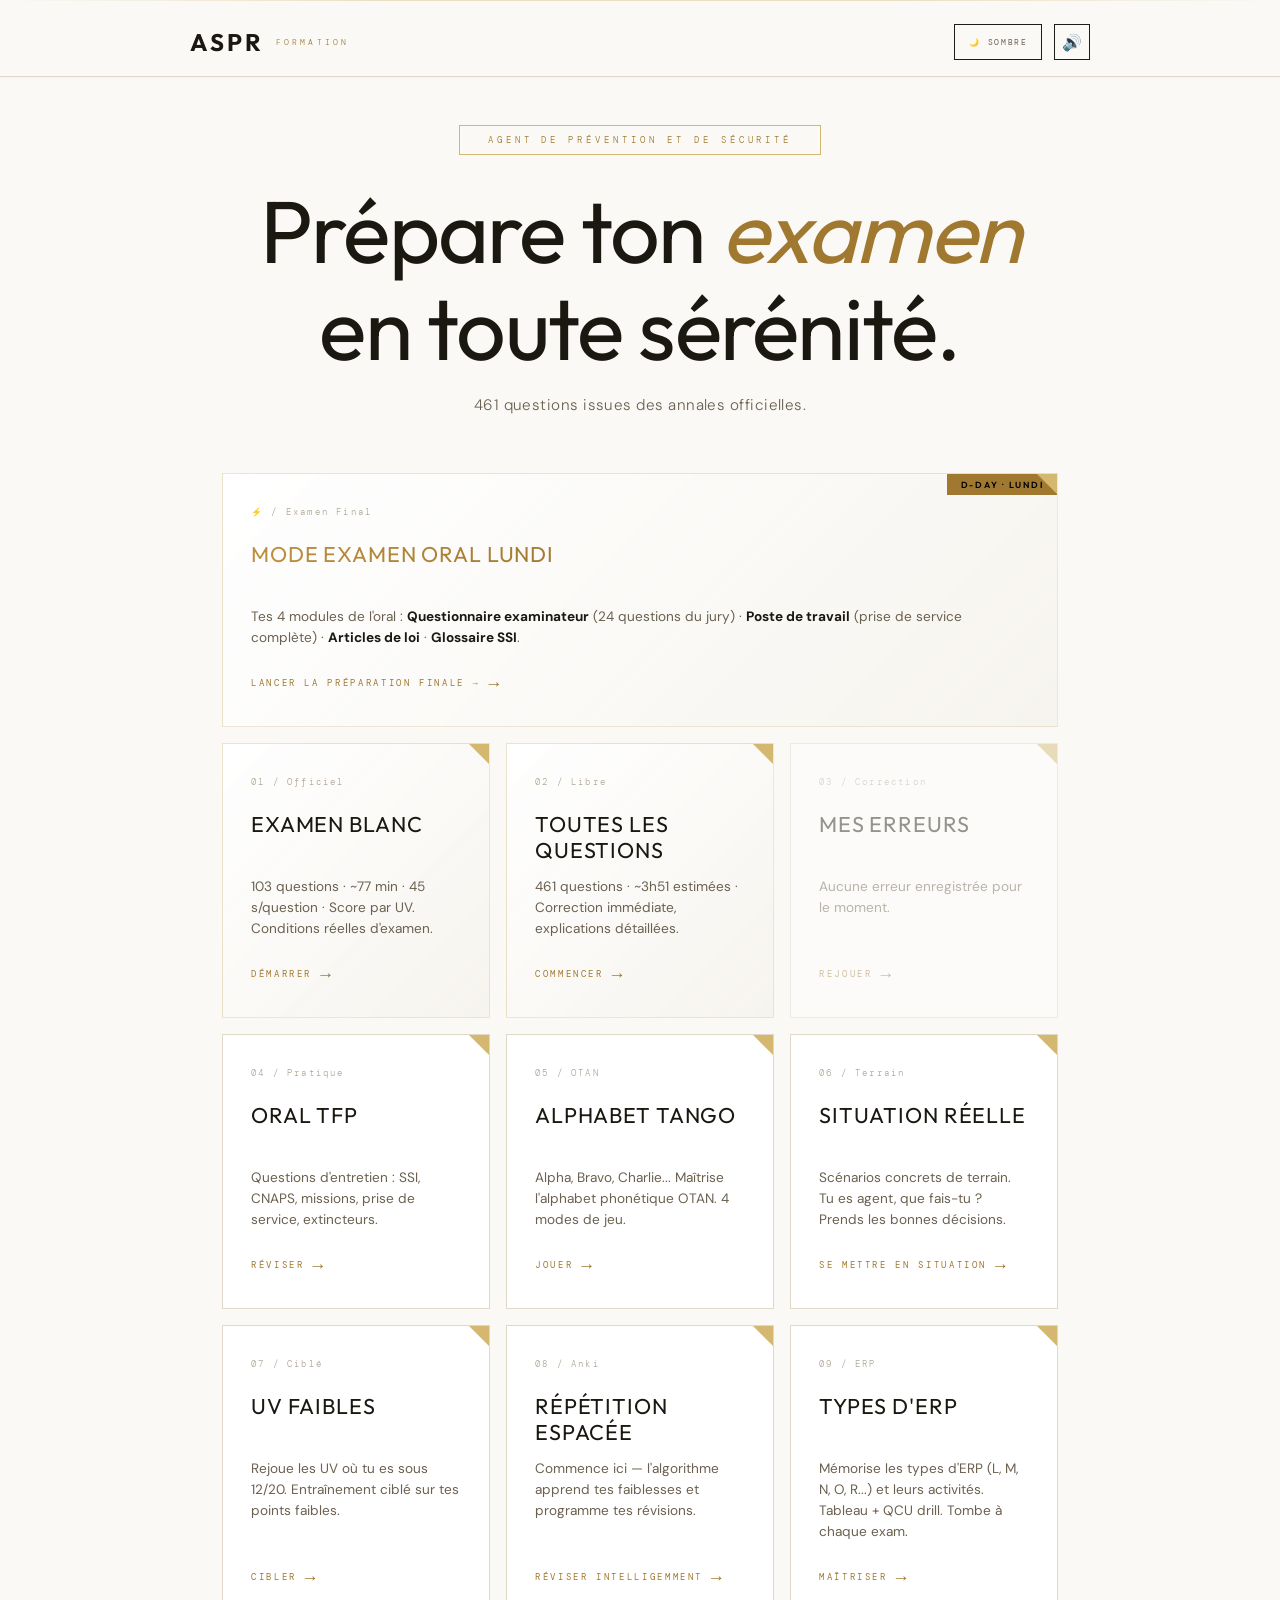
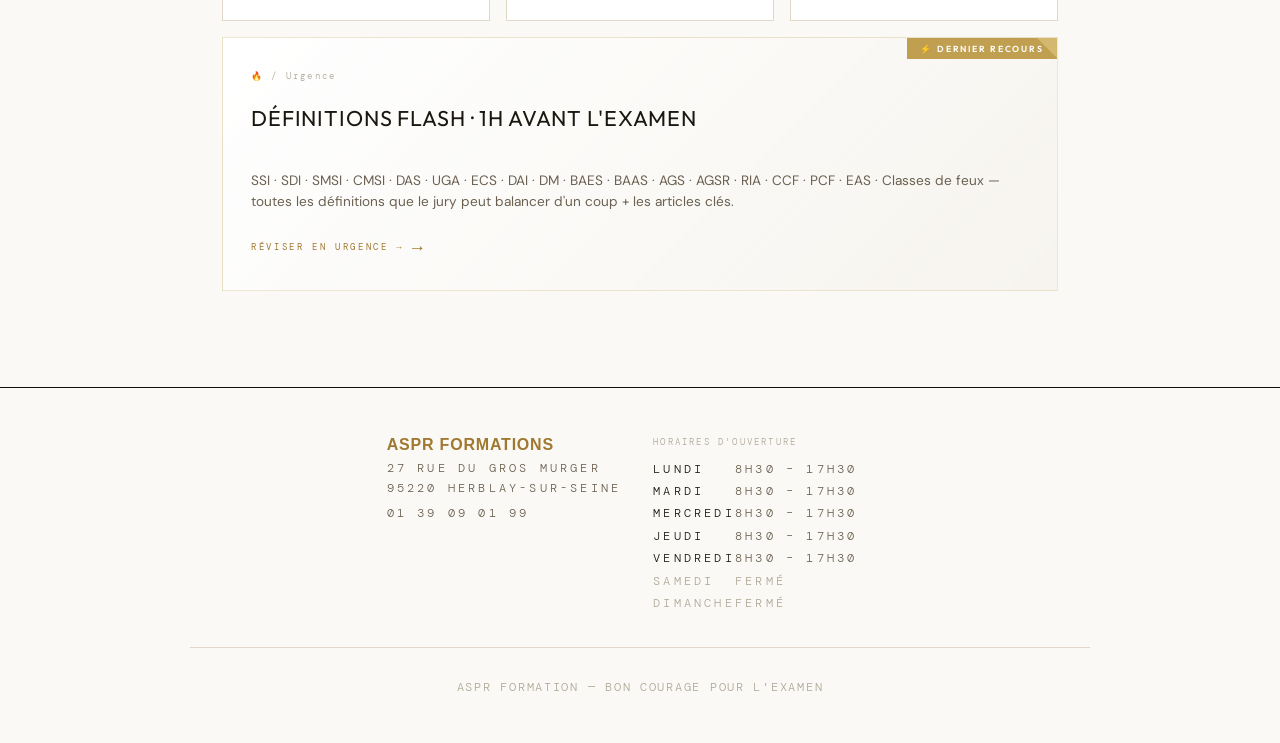
==== commit f67f3fec: "Add files via upload" ====
--- a/index.html
+++ b/index.html
@@ -1480,7 +1480,7 @@
 
 </style>
 <style>
-  :root{--bg:#ffffff;--surface:#ffffff;--surface-hover:#fff0f0;--border:#e8d0d0;--border-strong:#d0a0a0;--text:#1a1a1a;--text-dim:#555555;--text-faint:#aaaaaa;--success:#2e7d4f;--error:#9a3a3a;--warning:#c07000;--gold:#c0a050;--header-bg:rgba(255,255,255,0.97);}
+  :root{--bg:#0e0f11;--bg-soft:#121316;--surface:#15171a;--surface-hover:#1c1f23;--border:#24262a;--border-strong:#32353a;--text:#e4dfd3;--text-dim:#8a857a;--text-faint:#3c3d40;--accent:#e4dfd3;--success:#4a9a6a;--error:#9a3a3a;--warning:#b08830;--gold:#c0a050;--gold-light:#d8b870;--gold-dim:#7a6828;--white:#e8e3d7;--header-bg:rgba(14,15,17,0.96);}
   html.light{--bg:#faf9f6;--bg-soft:#f2efe8;--surface:#ffffff;--surface-hover:#f5f0e8;--border:#e0d8c8;--border-strong:#c8bc9a;--text:#1a1810;--text-dim:#6b6050;--text-faint:#b0a898;--success:#2e7d4f;--error:#9a3a3a;--warning:#b08830;--gold:#a07830;--gold-light:#c09040;--gold-dim:#d4b870;--white:#1a1810;--header-bg:rgba(250,249,246,0.97);}
   .theme-toggle{background:transparent;border:1px solid var(--border);color:var(--text-dim);height:36px;padding:0 .85rem;border-radius:999px;cursor:pointer;font-size:.7rem;font-family:"Outfit",sans-serif;letter-spacing:.12em;text-transform:uppercase;display:flex;align-items:center;gap:.45rem;transition:all .25s;white-space:nowrap;flex-shrink:0;}
   .theme-toggle:hover{border-color:var(--gold);color:var(--gold);}
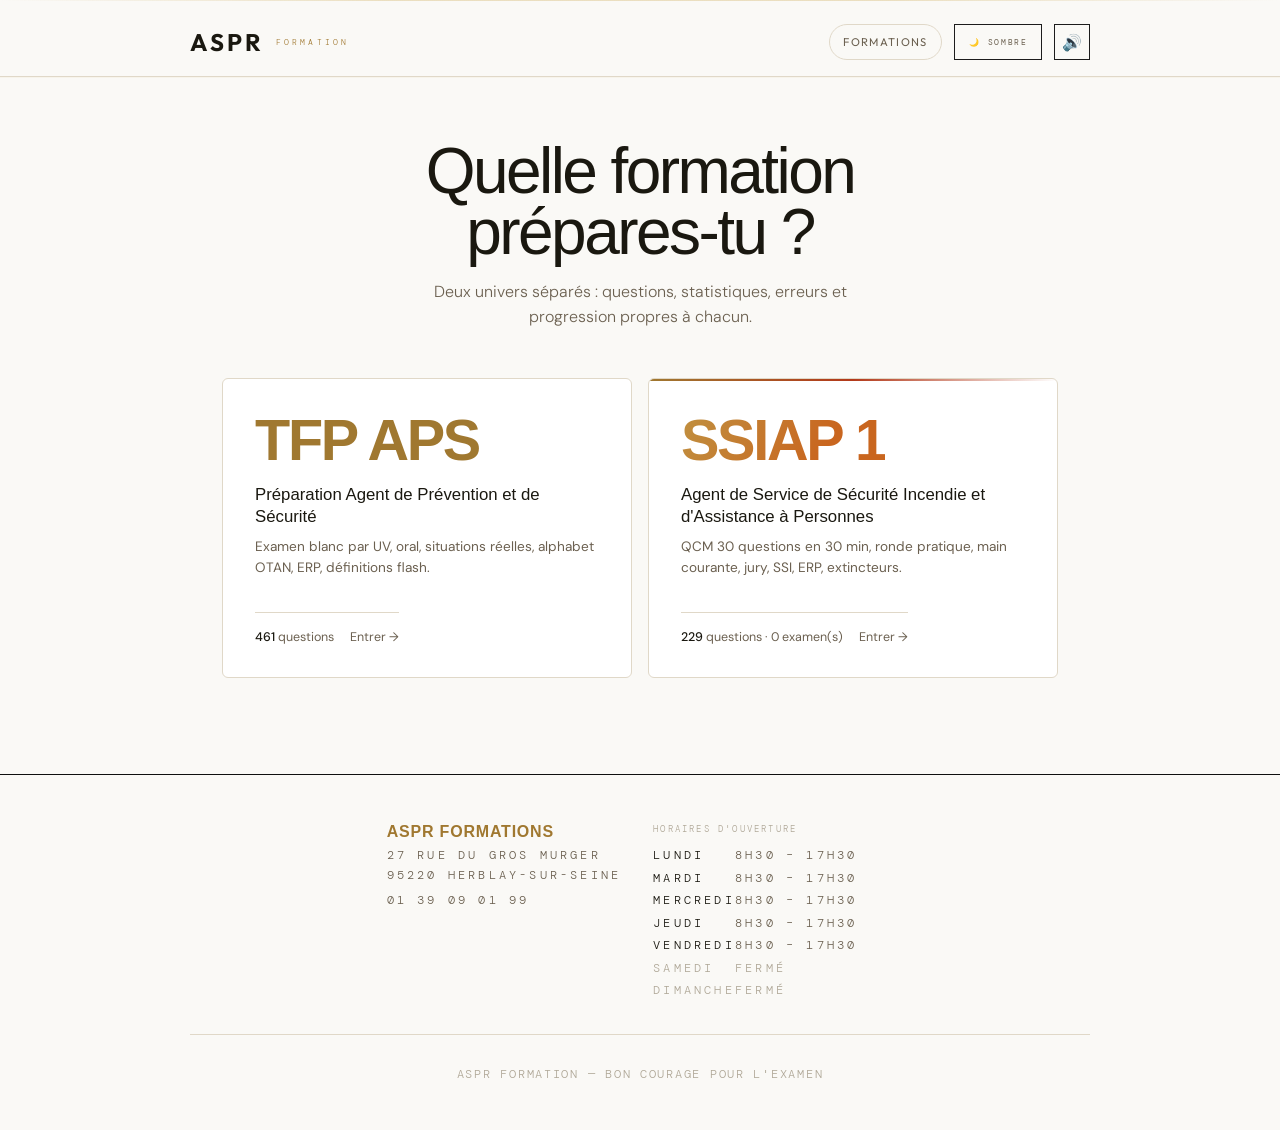
==== commit 11f8909c: "Add files via upload" ====
--- a/index.html
+++ b/index.html
@@ -1682,17 +1682,240 @@
   @media(max-width:420px){.uv-dash-grid{grid-template-columns:1fr;}}
 
 </style>
+<style id="ssiap-styles">
+/* ============================================================
+   MODULE SSIAP 1 + SÉLECTEUR DE FORMATION
+   Préfixe sx- : aucune collision avec les classes TFP existantes.
+   Palette : on réutilise les variables 007 (noir / gris / or)
+   + une touche "braise" réservée à l'univers SSIAP.
+   ============================================================ */
+:root{ --fire:#c8401e; --fire-light:#e0782f; --fire-soft:rgba(200,64,30,.10); }
+html.light{ --fire:#b3391a; --fire-light:#c9661f; --fire-soft:rgba(179,57,26,.07); }
+
+/* ----- Bascule d'univers : on masque le reste de <main> sans toucher aux écrans TFP ----- */
+#formationPicker, #ssiapRoot { display:none; }
+body.mode-picker main > *:not(#formationPicker) { display:none !important; }
+body.mode-picker #formationPicker { display:block; animation:fadeIn .45s ease; }
+body.mode-ssiap main > *:not(#ssiapRoot) { display:none !important; }
+body.mode-ssiap #ssiapRoot { display:block; }
+body.mode-ssiap .brand-sub::after { content:" · SSIAP 1"; color:var(--fire-light); }
+
+.sx-hdr-btn{background:transparent;border:1px solid var(--border);color:var(--text-dim);height:36px;padding:0 .85rem;border-radius:999px;cursor:pointer;font-size:.7rem;font-family:"Outfit",sans-serif;letter-spacing:.12em;text-transform:uppercase;transition:all .25s;white-space:nowrap;}
+.sx-hdr-btn:hover{border-color:var(--gold);color:var(--gold);}
+
+/* ----- Sélecteur de formation ----- */
+.sx-pick-head{text-align:center;margin:1rem 0 3rem;}
+.sx-pick-head h1{font-family:"Syne",sans-serif;font-weight:500;font-size:clamp(2.2rem,6vw,4rem);line-height:.95;letter-spacing:-.04em;margin:0 0 1rem;}
+.sx-pick-head p{color:var(--text-dim);max-width:440px;margin:0 auto;line-height:1.6;}
+.sx-pick-grid{display:grid;grid-template-columns:1fr 1fr;gap:1rem;}
+.sx-pick{position:relative;overflow:hidden;text-align:left;cursor:pointer;background:var(--surface);border:1px solid var(--border);border-radius:6px;padding:2.25rem 2rem 2rem;color:var(--text);font-family:inherit;transition:border-color .3s,background .3s,transform .3s;min-height:300px;display:flex;flex-direction:column;}
+.sx-pick:hover{border-color:var(--gold);background:var(--surface-hover);transform:translateY(-2px);}
+.sx-pick:focus-visible{outline:2px solid var(--gold);outline-offset:3px;}
+.sx-pick .sx-pick-code{font-family:"Syne",sans-serif;font-weight:800;font-size:clamp(2.6rem,6vw,3.6rem);letter-spacing:-.04em;line-height:.9;color:var(--gold);}
+.sx-pick.fire .sx-pick-code{background:linear-gradient(120deg,var(--gold-light),var(--fire-light) 70%);-webkit-background-clip:text;background-clip:text;-webkit-text-fill-color:transparent;}
+.sx-pick.fire::before{content:"";position:absolute;left:0;top:0;height:2px;width:100%;background:linear-gradient(90deg,var(--gold),var(--fire),transparent);}
+.sx-pick-title{font-family:"Syne",sans-serif;font-weight:500;font-size:1.05rem;margin:1.1rem 0 .5rem;line-height:1.3;}
+.sx-pick-desc{font-size:.85rem;color:var(--text-dim);line-height:1.55;flex:1;}
+.sx-pick-meta{margin-top:1.5rem;padding-top:1rem;border-top:1px solid var(--border);font-size:.78rem;color:var(--text-dim);display:flex;justify-content:space-between;gap:1rem;flex-wrap:wrap;}
+.sx-pick-meta b{color:var(--text);font-weight:500;}
+.sx-pick-last{position:absolute;top:1rem;right:1rem;font-size:.6rem;letter-spacing:.18em;text-transform:uppercase;color:var(--gold);border:1px solid var(--gold-dim);padding:.2rem .6rem;border-radius:999px;}
+.sx-switch-link{display:inline-flex;align-items:center;gap:.4rem;margin-top:1.25rem;background:none;border:1px solid var(--border);color:var(--text-dim);font-family:"Outfit",sans-serif;font-size:.7rem;letter-spacing:.14em;text-transform:uppercase;padding:.45rem .9rem;border-radius:999px;cursor:pointer;}
+.sx-switch-link:hover{color:var(--gold);border-color:var(--gold);}
+
+/* ----- Structure SSIAP ----- */
+.sx-anim{animation:fadeIn .35s ease;}
+@media (prefers-reduced-motion:reduce){.sx-anim{animation:none;}}
+#ssiapRoot .btn-ghost{color:var(--text-dim) !important;border-color:var(--border-strong) !important;}
+#ssiapRoot .btn-ghost:hover{color:var(--gold) !important;border-color:var(--gold) !important;}
+#ssiapRoot .btn:disabled{opacity:.45;cursor:not-allowed;}
+.sx-hero{margin-bottom:2.25rem;}
+.sx-hero-tag{display:inline-flex;gap:.5rem;align-items:center;padding:.35rem 1rem;border:1px solid var(--border-strong);border-radius:999px;font-size:.65rem;letter-spacing:.2em;text-transform:uppercase;color:var(--gold);margin-bottom:1.25rem;}
+.sx-hero-tag i{width:7px;height:7px;border-radius:50%;background:var(--fire);display:inline-block;}
+.sx-hero h1{font-family:"Syne",sans-serif;font-weight:500;font-size:clamp(2rem,5.5vw,3.4rem);line-height:1;letter-spacing:-.035em;margin-bottom:.75rem;}
+.sx-hero p{color:var(--text-dim);line-height:1.6;max-width:560px;}
+.sx-kpis{display:grid;grid-template-columns:repeat(4,1fr);gap:.6rem;margin-bottom:1.25rem;}
+.sx-kpi{background:var(--surface);border:1px solid var(--border);border-radius:5px;padding:.9rem 1rem;}
+.sx-kpi-v{font-family:"Syne",sans-serif;font-weight:700;font-size:1.45rem;color:var(--gold);line-height:1.1;font-variant-numeric:tabular-nums;}
+.sx-kpi-l{font-size:.72rem;color:var(--text-dim);margin-top:.25rem;line-height:1.3;}
+.sx-parts{background:var(--surface);border:1px solid var(--border);border-radius:6px;padding:1.1rem 1.25rem;margin-bottom:2rem;}
+.sx-part-row{display:grid;grid-template-columns:2.2rem 1fr 3.4rem;gap:.75rem;align-items:center;padding:.5rem 0;border-bottom:1px solid var(--border);font-size:.85rem;}
+.sx-part-row:last-child{border-bottom:none;}
+.sx-part-n{font-family:"Syne",sans-serif;font-weight:700;color:var(--gold);}
+.sx-part-name{line-height:1.3;}
+.sx-bar{height:3px;background:var(--border);border-radius:999px;overflow:hidden;margin-top:.35rem;}
+.sx-bar>i{display:block;height:100%;background:var(--gold);border-radius:999px;transition:width .6s cubic-bezier(.16,1,.3,1);}
+.sx-bar.fire>i{background:linear-gradient(90deg,var(--gold),var(--fire));}
+.sx-part-pct{text-align:right;font-family:"Syne",sans-serif;font-weight:600;font-variant-numeric:tabular-nums;}
+.sx-sec{font-size:.68rem;letter-spacing:.25em;text-transform:uppercase;color:var(--text-dim);margin:2.25rem 0 .85rem;padding-bottom:.5rem;border-bottom:1px solid var(--border);}
+.sx-grid{display:grid;grid-template-columns:repeat(auto-fit,minmax(250px,1fr));gap:.85rem;}
+.sx-card{background:var(--surface);border:1px solid var(--border);border-radius:6px;padding:1.4rem 1.4rem 1.2rem;text-align:left;color:var(--text);font-family:inherit;cursor:pointer;transition:border-color .25s,background .25s;position:relative;overflow:hidden;}
+.sx-card:hover{border-color:var(--gold);background:var(--surface-hover);}
+.sx-card:focus-visible{outline:2px solid var(--gold);outline-offset:2px;}
+.sx-card.lead{grid-column:1/-1;border-color:var(--gold);background:linear-gradient(135deg,var(--surface),rgba(192,160,80,.06));}
+.sx-card.lead::after{content:"";position:absolute;right:0;top:0;bottom:0;width:3px;background:linear-gradient(180deg,var(--gold),var(--fire));}
+.sx-card-n{font-family:"Syne",sans-serif;font-size:.72rem;color:var(--text-faint);letter-spacing:.2em;margin-bottom:.9rem;}
+.sx-card.lead .sx-card-n{color:var(--fire-light);}
+.sx-card-t{font-family:"Syne",sans-serif;font-weight:600;font-size:1.15rem;letter-spacing:-.01em;margin-bottom:.45rem;}
+.sx-card-d{font-size:.83rem;color:var(--text-dim);line-height:1.5;}
+.sx-card-m{margin-top:.9rem;font-size:.72rem;color:var(--gold);}
+
+/* ----- Boutons / badges ----- */
+.sx-btns{display:flex;gap:.75rem;flex-wrap:wrap;margin-top:1.5rem;}
+.sx-badge{display:inline-block;font-size:.6rem;letter-spacing:.14em;text-transform:uppercase;padding:.22rem .6rem;border-radius:999px;border:1px solid var(--border-strong);color:var(--text-dim);vertical-align:middle;}
+.sx-badge.off{border-color:var(--gold);color:var(--gold);}
+.sx-badge.trn{border-color:var(--border-strong);color:var(--text-dim);}
+.sx-badge.multi{border-color:var(--fire);color:var(--fire-light);}
+.sx-back{margin-bottom:1.5rem;}
+
+/* ----- Moteur QCM ----- */
+.sx-qhead{display:flex;justify-content:space-between;align-items:center;gap:1rem;flex-wrap:wrap;margin-bottom:1.5rem;padding-bottom:1rem;border-bottom:1px solid var(--border);}
+.sx-prog{flex:1;min-width:160px;}
+.sx-prog-t{font-family:"Syne",sans-serif;font-size:.85rem;color:var(--text-dim);margin-bottom:.4rem;font-variant-numeric:tabular-nums;}
+.sx-clock{font-family:"Syne",sans-serif;font-weight:700;font-size:1.2rem;color:var(--gold);padding:.35rem .9rem;border:1px solid var(--gold);border-radius:4px;font-variant-numeric:tabular-nums;letter-spacing:.04em;}
+.sx-clock.warn{color:var(--warning);border-color:var(--warning);}
+.sx-clock.danger{color:var(--fire-light);border-color:var(--fire);animation:pulse 1s infinite;}
+.sx-qmeta{display:flex;gap:.5rem;flex-wrap:wrap;align-items:center;margin-bottom:.85rem;font-size:.68rem;letter-spacing:.18em;text-transform:uppercase;color:var(--gold);}
+.sx-qtext{font-family:"Syne",sans-serif;font-weight:500;font-size:clamp(1.15rem,3vw,1.5rem);line-height:1.32;letter-spacing:-.015em;margin-bottom:.6rem;}
+.sx-qhint{font-size:.8rem;color:var(--text-dim);margin-bottom:1.4rem;}
+.sx-opts{display:flex;flex-direction:column;gap:.6rem;margin-bottom:1.25rem;}
+.sx-opt{display:flex;align-items:flex-start;gap:.9rem;width:100%;text-align:left;background:var(--surface);border:1px solid var(--border);color:var(--text);padding:1.05rem 1.2rem;border-radius:5px;font-family:"Outfit",sans-serif;font-size:.93rem;line-height:1.5;cursor:pointer;transition:border-color .2s,background .2s;min-height:54px;}
+.sx-opt:hover:not(:disabled){border-color:var(--border-strong);background:var(--surface-hover);}
+.sx-opt:disabled{cursor:default;}
+.sx-opt .sx-l{font-family:"Syne",sans-serif;font-weight:600;color:var(--text-faint);width:1.3rem;flex-shrink:0;}
+.sx-opt .sx-box{width:22px;height:22px;flex-shrink:0;border:1.5px solid var(--border-strong);border-radius:4px;display:inline-flex;align-items:center;justify-content:center;font-size:.8rem;margin-top:1px;}
+.sx-opt.sel{border-color:var(--gold);background:rgba(192,160,80,.08);}
+.sx-opt.sel .sx-box{background:var(--gold);border-color:var(--gold);color:var(--bg);}
+.sx-opt.sel .sx-l{color:var(--gold);}
+.sx-opt.ok{border-color:var(--success);background:rgba(74,154,106,.10);}
+.sx-opt.ok .sx-l,.sx-opt.ok .sx-tag{color:var(--success);}
+.sx-opt.bad{border-color:var(--error);background:rgba(154,58,58,.12);}
+.sx-opt.bad .sx-l,.sx-opt.bad .sx-tag{color:#d06a6a;}
+.sx-opt.miss{border-color:var(--success);border-style:dashed;}
+.sx-tag{margin-left:auto;font-size:.62rem;letter-spacing:.14em;text-transform:uppercase;white-space:nowrap;padding-left:.5rem;}
+.sx-exp{padding:1.25rem 1.4rem;background:var(--surface);border:1px solid var(--border);border-left:2px solid var(--gold);border-radius:4px;margin-bottom:1.25rem;animation:slideDown .3s ease;}
+.sx-exp.bad{border-left-color:var(--fire);}
+.sx-exp-l{font-size:.66rem;letter-spacing:.22em;text-transform:uppercase;color:var(--gold);margin-bottom:.55rem;}
+.sx-exp.bad .sx-exp-l{color:var(--fire-light);}
+.sx-exp-t{font-size:.92rem;line-height:1.62;}
+.sx-exp-x{margin-top:.75rem;font-size:.85rem;line-height:1.55;color:var(--text-dim);}
+.sx-exp-x b{color:var(--text);font-weight:500;}
+.sx-actions{display:flex;justify-content:space-between;gap:.75rem;flex-wrap:wrap;margin-top:.5rem;}
+.sx-validate-bar{position:sticky;bottom:0;padding:.75rem 0 calc(.75rem + env(safe-area-inset-bottom));background:linear-gradient(0deg,var(--bg) 70%,transparent);z-index:5;}
+.sx-validate-bar .btn{width:100%;}
+.sx-navgrid{display:grid;grid-template-columns:repeat(10,1fr);gap:.35rem;margin:1.5rem 0;}
+.sx-nav{aspect-ratio:1;border:1px solid var(--border);background:var(--surface);color:var(--text-dim);border-radius:4px;font-family:"Syne",sans-serif;font-size:.78rem;cursor:pointer;min-height:34px;}
+.sx-nav.done{border-color:var(--gold-dim);color:var(--gold);background:rgba(192,160,80,.07);}
+.sx-nav.cur{border-color:var(--gold);color:var(--text);box-shadow:0 0 0 1px var(--gold) inset;}
+.sx-nav.flag{border-color:var(--fire);}
+
+/* ----- Résultats ----- */
+.sx-res{text-align:center;padding:1.5rem 0 1rem;}
+.sx-res-verdict{display:inline-block;font-family:"Syne",sans-serif;font-weight:700;letter-spacing:.14em;text-transform:uppercase;font-size:.85rem;padding:.6rem 1.2rem;border-radius:4px;margin-bottom:1.5rem;}
+.sx-res-verdict.pass{color:var(--success);border:1px solid var(--success);background:rgba(74,154,106,.08);}
+.sx-res-verdict.fail{color:var(--fire-light);border:1px solid var(--fire);background:var(--fire-soft);}
+.sx-res-note{font-family:"Syne",sans-serif;font-weight:300;font-size:clamp(4rem,14vw,7rem);line-height:1;letter-spacing:-.05em;}
+.sx-res-note em{font-style:normal;font-weight:600;color:var(--gold);}
+.sx-res-sub{color:var(--text-dim);margin:.6rem 0 1.5rem;}
+.sx-chips{display:flex;gap:.6rem;justify-content:center;flex-wrap:wrap;margin-bottom:1.5rem;}
+.sx-review{margin-top:2rem;text-align:left;}
+.sx-rev{padding:1.1rem 1.2rem;background:var(--surface);border:1px solid var(--border);border-radius:5px;margin-bottom:.7rem;}
+.sx-rev.bad{border-left:3px solid var(--fire);}
+.sx-rev.ok{border-left:3px solid var(--success);}
+.sx-rev-q{font-weight:500;margin-bottom:.5rem;line-height:1.45;}
+.sx-rev-line{font-size:.85rem;line-height:1.5;margin:.15rem 0;}
+.sx-rev-line.g{color:var(--success);} .sx-rev-line.r{color:#d06a6a;}
+.sx-rev-e{font-size:.84rem;color:var(--text-dim);margin-top:.55rem;padding-top:.55rem;border-top:1px solid var(--border);line-height:1.55;}
+.sx-filter{display:flex;gap:.5rem;flex-wrap:wrap;margin-bottom:1rem;}
+
+/* ----- Flashcards ----- */
+.sx-flash{perspective:1200px;margin:0 auto 1.25rem;max-width:620px;}
+.sx-flash-in{position:relative;min-height:280px;transition:transform .5s cubic-bezier(.16,1,.3,1);transform-style:preserve-3d;cursor:pointer;}
+.sx-flash.flip .sx-flash-in{transform:rotateY(180deg);}
+.sx-face{position:absolute;inset:0;backface-visibility:hidden;-webkit-backface-visibility:hidden;background:var(--surface);border:1px solid var(--border);border-radius:8px;padding:2rem 1.75rem;display:flex;flex-direction:column;justify-content:center;}
+.sx-face.back{transform:rotateY(180deg);border-color:var(--gold-dim);}
+.sx-face-cat{font-size:.62rem;letter-spacing:.22em;text-transform:uppercase;color:var(--gold);margin-bottom:1rem;}
+.sx-face-term{font-family:"Syne",sans-serif;font-weight:700;font-size:clamp(1.8rem,6vw,2.8rem);letter-spacing:-.03em;line-height:1.05;}
+.sx-face-def{font-size:1rem;line-height:1.65;}
+.sx-face-memo{margin-top:1rem;font-size:.85rem;color:var(--text-dim);line-height:1.5;}
+.sx-face-hint{position:absolute;bottom:.9rem;left:0;right:0;text-align:center;font-size:.62rem;letter-spacing:.2em;text-transform:uppercase;color:var(--text-faint);}
+@media (prefers-reduced-motion:reduce){.sx-flash-in{transition:none;}}
+
+/* ----- Tableaux / SSI ----- */
+.sx-table-wrap{overflow-x:auto;border:1px solid var(--border);border-radius:6px;margin-bottom:1.5rem;}
+.sx-table{width:100%;border-collapse:collapse;font-size:.85rem;min-width:520px;}
+.sx-table th{text-align:left;font-weight:500;font-size:.66rem;letter-spacing:.16em;text-transform:uppercase;color:var(--text-dim);padding:.7rem .9rem;border-bottom:1px solid var(--border-strong);background:var(--bg-soft);}
+.sx-table td{padding:.65rem .9rem;border-bottom:1px solid var(--border);vertical-align:top;line-height:1.45;}
+.sx-table td:first-child{font-family:"Syne",sans-serif;font-weight:700;color:var(--gold);white-space:nowrap;}
+.sx-flow{display:grid;grid-template-columns:1fr auto 1fr auto 1fr;gap:.6rem;align-items:stretch;margin-bottom:1.5rem;}
+.sx-flow-step{background:var(--surface);border:1px solid var(--border);border-radius:6px;padding:1.1rem;}
+.sx-flow-step h4{font-family:"Syne",sans-serif;font-weight:600;font-size:1rem;margin-bottom:.2rem;}
+.sx-flow-step .sx-flow-k{font-size:.62rem;letter-spacing:.2em;text-transform:uppercase;color:var(--gold);margin-bottom:.6rem;}
+.sx-flow-step.fire{border-color:var(--fire);}
+.sx-flow-step.fire .sx-flow-k{color:var(--fire-light);}
+.sx-flow-arrow{display:flex;align-items:center;justify-content:center;color:var(--gold);font-size:1.3rem;}
+.sx-eq{margin:.55rem 0 0;padding:0;list-style:none;}
+.sx-eq li{font-size:.82rem;line-height:1.45;padding:.35rem 0;border-top:1px solid var(--border);}
+.sx-eq li b{color:var(--text);font-weight:600;font-family:"Syne",sans-serif;}
+.sx-note{font-size:.84rem;color:var(--text-dim);line-height:1.6;background:var(--surface);border:1px solid var(--border);border-left:2px solid var(--gold);padding:1rem 1.2rem;border-radius:4px;margin-bottom:1.25rem;}
+.sx-note.fire{border-left-color:var(--fire);}
+.sx-note b{color:var(--text);font-weight:500;}
+
+/* ----- Scénarios / ronde / main courante ----- */
+.sx-scene{background:linear-gradient(135deg,var(--surface),rgba(192,160,80,.04));border:1px solid var(--border-strong);border-radius:8px;padding:1.6rem 1.5rem;margin-bottom:1.5rem;}
+.sx-scene.alarm{border-color:var(--fire);background:linear-gradient(135deg,var(--surface),var(--fire-soft));}
+.sx-scene-top{display:flex;justify-content:space-between;gap:1rem;flex-wrap:wrap;font-size:.68rem;letter-spacing:.18em;text-transform:uppercase;color:var(--gold);margin-bottom:.85rem;}
+.sx-scene.alarm .sx-scene-top{color:var(--fire-light);}
+.sx-scene-t{font-family:"Syne",sans-serif;font-weight:600;font-size:1.3rem;margin-bottom:.75rem;letter-spacing:-.01em;}
+.sx-scene-d{font-size:.97rem;line-height:1.7;}
+.sx-steps{display:flex;gap:.3rem;margin-bottom:1.25rem;}
+.sx-steps i{flex:1;height:3px;border-radius:999px;background:var(--border);}
+.sx-steps i.on{background:var(--gold);} .sx-steps i.cur{background:var(--fire-light);}
+.sx-step-l{font-size:.66rem;letter-spacing:.22em;text-transform:uppercase;color:var(--text-dim);margin-bottom:.4rem;}
+.sx-ta{width:100%;min-height:170px;background:var(--bg-soft);border:1px solid var(--border-strong);border-radius:5px;color:var(--text);font-family:"DM Mono",ui-monospace,monospace;font-size:.88rem;line-height:1.6;padding:1rem;resize:vertical;}
+.sx-ta:focus{outline:none;border-color:var(--gold);}
+.sx-model{white-space:pre-line;font-family:"DM Mono",ui-monospace,monospace;font-size:.86rem;line-height:1.65;background:var(--bg-soft);border:1px solid var(--gold-dim);border-radius:5px;padding:1rem 1.1rem;margin:.75rem 0 1rem;}
+.sx-check{list-style:none;padding:0;margin:.5rem 0 1rem;}
+.sx-check li{font-size:.86rem;padding:.3rem 0;display:flex;gap:.6rem;align-items:flex-start;}
+.sx-check li .y{color:var(--success);} .sx-check li .n{color:#d06a6a;}
+.sx-order-pool,.sx-order-picked{display:flex;flex-direction:column;gap:.5rem;margin-bottom:1rem;}
+.sx-order-item{display:flex;gap:.8rem;align-items:center;text-align:left;padding:.85rem 1rem;background:var(--surface);border:1px solid var(--border);border-radius:5px;color:var(--text);font-family:inherit;font-size:.9rem;cursor:pointer;min-height:50px;line-height:1.4;}
+.sx-order-item:hover{border-color:var(--gold);}
+.sx-order-item b{font-family:"Syne",sans-serif;color:var(--gold);min-width:1.4rem;}
+.sx-order-item.ok{border-color:var(--success);} .sx-order-item.bad{border-color:var(--fire);}
+.sx-import{width:100%;min-height:140px;background:var(--bg-soft);border:1px solid var(--border-strong);border-radius:5px;color:var(--text);font-family:"DM Mono",monospace;font-size:.8rem;padding:.9rem;}
+.sx-input{width:100%;background:var(--bg-soft);border:1px solid var(--border-strong);border-radius:5px;color:var(--text);font-family:inherit;font-size:.9rem;padding:.7rem .9rem;margin-bottom:.6rem;}
+.sx-toggle{display:flex;gap:.7rem;align-items:flex-start;font-size:.86rem;color:var(--text-dim);cursor:pointer;margin:1rem 0;line-height:1.45;}
+.sx-toggle input{width:20px;height:20px;accent-color:var(--gold);flex-shrink:0;}
+
+@media(max-width:768px){
+  .sx-pick-grid{grid-template-columns:1fr;}
+  .sx-pick{min-height:0;padding:1.75rem 1.4rem;}
+  .sx-kpis{grid-template-columns:1fr 1fr;}
+  .sx-grid{grid-template-columns:1fr;gap:.6rem;}
+  .sx-card{padding:1.2rem;border-radius:10px;}
+  .sx-flow{grid-template-columns:1fr;}
+  .sx-flow-arrow{transform:rotate(90deg);height:1.4rem;}
+  .sx-navgrid{grid-template-columns:repeat(6,1fr);}
+  .sx-opt{padding:1rem;border-radius:8px;}
+  .sx-actions{flex-direction:column;}
+  .sx-actions .btn,.sx-btns .btn{width:100%;}
+  .sx-hdr-btn{height:32px;padding:0 .6rem;font-size:.6rem;}
+  .sx-scene{padding:1.3rem 1.1rem;}
+}
+</style>
+
 </head>
 <body>
 
 
 <header>
   <div class="header-inner">
-    <div class="brand" onclick="showHome()">
+    <div class="brand" onclick="goBrandHome()">
       <span class="brand-logo">ASPR</span>
       <span class="brand-sub">Formation</span>
     </div>
     <div class="header-controls">
+      <button class="sx-hdr-btn" onclick="showFormationPicker()" aria-label="Changer de formation">Formations</button>
       <button class="theme-toggle" id="themeToggle" onclick="toggleTheme()">
         <span id="themeIcon">☀️</span><span id="themeToggleLabel">Clair</span>
       </button>
@@ -1703,12 +1926,17 @@
 
 <main>
 
+  <!-- ===== SÉLECTEUR DE FORMATION + UNIVERS SSIAP 1 (rendus par JS) ===== -->
+  <section id="formationPicker" aria-label="Choix de la formation"></section>
+  <section id="ssiapRoot" aria-label="SSIAP 1"></section>
+
   <!-- HOME -->
   <section id="homeScreen">
     <div class="hero">
       <span class="hero-tag">Agent de Prévention et de Sécurité</span>
       <h1>Prépare ton <em>examen</em><br>en toute sérénité.</h1>
       <p><span id="totalQuestions">0</span> questions issues des annales officielles.</p>
+      <button class="sx-switch-link" onclick="showFormationPicker()">⇄ Changer de formation</button>
     </div>
 
     <!-- UV STATS DASHBOARD -->
@@ -14152,5 +14380,1501 @@
 updateHome();
 
 </script>
+<script>
+/* ===================== MODULE SSIAP 1 ===================== */
+/* ============================================================
+   BANQUE SSIAP 1 · ENTRAÎNEMENT (questions rédigées d'après le
+   référentiel Annexe II et la réglementation — PAS des questions
+   officielles). Format compact, normalisé au chargement :
+   p = partie (1..5) · t = thème · q = question · o = options
+   c = index correct (nombre) OU tableau d'index (réponses multiples)
+   e = explication · m = mnémo · x = piège fréquent · g = tags
+   ============================================================ */
+const SSIAP_RAW_Q = [
+
+/* ================= PARTIE 1 · LE FEU ET SES CONSÉQUENCES ================= */
+{p:1,t:"Triangle du feu",q:"Quels éléments composent le triangle du feu ?",o:["Le combustible","Le comburant","L'énergie d'activation","La fumée"],c:[0,1,2],e:"Un feu ne naît et ne se maintient que si trois éléments sont réunis : un combustible (ce qui brûle), un comburant (généralement l'oxygène de l'air) et une énergie d'activation (chaleur, flamme, étincelle). La fumée est une conséquence du feu, pas une condition.",m:"C-C-E : Combustible, Comburant, Énergie.",x:"La fumée et la flamme sont des effets, jamais des éléments du triangle."},
+{p:1,t:"Triangle du feu",q:"Quel est le comburant le plus courant dans un incendie ?",o:["L'azote de l'air","L'oxygène de l'air","Le dioxyde de carbone","La vapeur d'eau"],c:1,e:"Le comburant est le corps qui entretient la combustion en se combinant au combustible. Dans la quasi-totalité des incendies, c'est l'oxygène contenu dans l'air (environ 21 %)."},
+{p:1,t:"Triangle du feu",q:"Quelle proportion d'oxygène contient approximativement l'air que nous respirons ?",o:["5 %","21 %","50 %","78 %"],c:1,e:"L'air contient environ 21 % d'oxygène et 78 % d'azote. L'azote ne participe pas à la combustion.",x:"78 % est la part d'azote, pas d'oxygène."},
+{p:1,t:"Triangle du feu",q:"Que se passe-t-il si l'on supprime un seul des éléments du triangle du feu ?",o:["Le feu continue mais moins vite","Le feu s'éteint","Le feu se transforme en explosion","Rien, il faut supprimer les trois"],c:1,e:"Les trois éléments doivent être réunis simultanément. En retirer un seul suffit à arrêter la combustion : c'est le principe de tous les procédés d'extinction."},
+{p:1,t:"Triangle du feu",q:"Parmi ces sources, lesquelles peuvent constituer une énergie d'activation ?",o:["Une étincelle électrique","Une surface chaude","Un frottement mécanique","L'azote de l'air"],c:[0,1,2],e:"L'énergie d'activation est l'apport de chaleur qui déclenche la combustion : flamme, étincelle, surface chaude, frottement, rayonnement solaire concentré… L'azote est un gaz inerte, il n'apporte aucune énergie."},
+{p:1,t:"Modes d'extinction",q:"Étouffer un feu (couverture anti-feu, couvercle) agit sur quel élément du triangle ?",o:["Le combustible","Le comburant","L'énergie d'activation","Les trois à la fois"],c:1,e:"L'étouffement consiste à priver le feu d'oxygène : on sépare le combustible de l'air. C'est le comburant qui est supprimé.",m:"Étouffer = couper l'air."},
+{p:1,t:"Modes d'extinction",q:"Le refroidissement par l'eau agit principalement sur :",o:["Le combustible","Le comburant","L'énergie d'activation (la chaleur)","La fumée"],c:2,e:"L'eau absorbe énormément de chaleur en se vaporisant. Elle abaisse la température du combustible sous le seuil où il émet des gaz inflammables : on supprime l'énergie."},
+{p:1,t:"Modes d'extinction",q:"Quel mode d'extinction consiste à interrompre chimiquement la réaction en chaîne de la combustion ?",o:["L'inhibition","L'étouffement","Le refroidissement","La dilution"],c:0,e:"Certains agents, notamment les poudres, perturbent chimiquement les réactions de combustion dans la flamme : c'est l'inhibition. Cela explique l'efficacité très rapide des poudres sur les flammes."},
+{p:1,t:"Modes d'extinction",q:"Fermer la vanne d'alimentation d'une fuite de gaz enflammée agit sur :",o:["Le comburant","Le combustible","L'énergie d'activation","La propagation par rayonnement"],c:1,e:"En coupant l'arrivée de gaz, on supprime le combustible : le feu s'éteint faute d'aliment. C'est souvent la seule action sûre sur un feu de gaz.",x:"Éteindre la flamme d'une fuite de gaz sans couper l'alimentation crée un risque d'explosion : le gaz continue de se répandre."},
+{p:1,t:"Classes de feu",q:"Un feu de classe A concerne :",o:["Les liquides inflammables","Les matériaux solides, généralement d'origine organique, formant des braises","Les gaz","Les métaux"],c:1,e:"Classe A : feux de matériaux solides (bois, papier, carton, tissu…) dont la combustion forme des braises. Les braises imposent un agent qui pénètre et refroidit, comme l'eau.",m:"A comme « Arbre » : bois, papier, carton."},
+{p:1,t:"Classes de feu",q:"Un feu de classe B concerne :",o:["Les métaux","Les liquides ou solides liquéfiables","Les huiles de cuisson uniquement","Les feux d'origine électrique"],c:1,e:"Classe B : liquides inflammables (essence, fioul, alcool, solvants) et solides qui fondent en brûlant (cire, paraffine, certains plastiques). Ils ne forment pas de braises.",x:"Les huiles et graisses de cuisson ont leur propre classe : F."},
+{p:1,t:"Classes de feu",q:"Parmi ces combustibles, lesquels relèvent d'un feu de classe B ?",o:["Essence","Cire de bougie (paraffine)","Alcool à brûler","Carton"],c:[0,1,2],e:"L'essence et l'alcool sont des liquides inflammables, la paraffine est un solide liquéfiable : tous trois relèvent de la classe B. Le carton forme des braises : classe A."},
+{p:1,t:"Classes de feu",q:"Un feu de classe C concerne :",o:["Les gaz (butane, propane, gaz naturel…)","Les produits chimiques","Les câbles électriques","Les cuisines"],c:0,e:"Classe C : feux de gaz. La priorité absolue est de couper l'arrivée de gaz ; éteindre la flamme sans couper l'alimentation peut provoquer une explosion.",m:"C comme « Canalisation de gaz »."},
+{p:1,t:"Classes de feu",q:"Un feu de classe D concerne :",o:["Les déchets","Les métaux (magnésium, sodium, aluminium en poudre…)","Les denrées alimentaires","Les dégagements"],c:1,e:"Classe D : feux de métaux. Ils atteignent des températures extrêmes et réagissent violemment avec l'eau ; ils exigent une poudre spéciale classe D.",x:"Jamais d'eau sur un feu de métal : risque de réaction explosive."},
+{p:1,t:"Classes de feu",q:"Un feu de classe F concerne :",o:["Les feux de forêt","Les auxiliaires de cuisson (huiles et graisses végétales ou animales) dans les appareils de cuisson","Les fumées","Les feux de fûts de carburant"],c:1,e:"La classe F vise les huiles et graisses de cuisson (friteuses, sauteuses). Elles brûlent à très haute température et projettent de l'huile enflammée au contact de l'eau.",m:"F comme « Friteuse »."},
+{p:1,t:"Classes de feu",q:"Dans la classification normalisée actuelle des feux (A, B, C, D, F), les feux d'origine électrique :",o:["Constituent la classe E","Ne constituent pas une classe : l'électricité est un risque qui s'ajoute au feu","Sont rangés en classe D","Sont rangés en classe C"],c:1,e:"L'électricité n'est pas un combustible : c'est la source d'énergie qui a provoqué le feu, et un danger d'électrocution pour l'intervenant. On parle de feu « d'origine électrique » ou « en présence de tension », mais la classe E n'existe pas dans la norme actuelle.",x:"Piège classique : la « classe E » n'existe plus."},
+{p:1,t:"Causes d'incendie",q:"Parmi ces causes, lesquelles sont d'origine humaine ?",o:["Un mégot mal éteint","Un incendie volontaire (malveillance)","La foudre","Des travaux par points chauds mal surveillés"],c:[0,1,3],e:"Les causes humaines regroupent l'imprudence (mégot), la négligence (travaux mal surveillés) et la malveillance. La foudre est une cause naturelle."},
+{p:1,t:"Causes d'incendie",q:"Un court-circuit ou une surcharge sur une installation provoque un incendie principalement par :",o:["Réaction chimique","Échauffement des conducteurs (effet Joule) et arcs électriques","Fermentation","Projection de liquide"],c:1,e:"Le passage d'un courant trop important échauffe les conducteurs ; un court-circuit peut aussi créer un arc électrique. C'est l'une des causes d'incendie les plus fréquentes dans les bâtiments."},
+{p:1,t:"Causes d'incendie",q:"L'échauffement spontané d'un stock de foin humide ou de chiffons gras relève d'une cause :",o:["Électrique","Biologique ou chimique (auto-échauffement)","Naturelle liée à la foudre","Mécanique"],c:1,e:"Une fermentation ou une oxydation lente dégage de la chaleur ; si elle ne peut pas s'évacuer, la température monte jusqu'à l'inflammation. C'est l'auto-échauffement."},
+{p:1,t:"Fumées",q:"Quels dangers présentent les fumées d'incendie ?",o:["Elles sont opaques","Elles sont toxiques","Elles sont chaudes","Elles sont inflammables"],c:[0,1,2,3],e:"Les fumées cumulent quatre dangers : opacité (on ne voit plus les issues), toxicité (CO, acide cyanhydrique…), chaleur (brûlures des voies respiratoires) et inflammabilité (les gaz imbrûlés peuvent s'enflammer brutalement).",m:"O-T-C-I : Opaques, Toxiques, Chaudes, Inflammables."},
+{p:1,t:"Fumées",q:"Dans un incendie de bâtiment, la majorité des victimes décèdent :",o:["Des brûlures","De l'intoxication par les fumées","Des effondrements","Des chutes lors de l'évacuation"],c:1,e:"Ce sont les fumées, et non les flammes, qui tuent le plus : elles envahissent très vite les circulations et intoxiquent les occupants, souvent avant même qu'ils ne voient le feu. D'où l'importance du désenfumage et du compartimentage."},
+{p:1,t:"Fumées",q:"Le monoxyde de carbone (CO) dégagé par un incendie est particulièrement dangereux car :",o:["Il est rouge et piquant","Il est incolore et inodore, et empêche le sang de transporter l'oxygène","Il est plus lourd que l'eau","Il éteint le feu"],c:1,e:"Le CO se fixe sur l'hémoglobine à la place de l'oxygène. Incolore et inodore, il agit sans signe d'alerte : maux de tête, somnolence, puis perte de connaissance."},
+{p:1,t:"Fumées",q:"Dans un local enfumé, où se trouve l'air le plus respirable ?",o:["Près du plafond","À mi-hauteur","Près du sol","L'air est identique partout"],c:2,e:"Les fumées chaudes montent et s'accumulent sous le plafond, puis descendent progressivement. Près du sol, l'air reste plus frais et moins chargé : c'est pourquoi on se déplace baissé.",x:"La fumée ne reste pas en haut indéfiniment : en refroidissant, elle redescend."},
+{p:1,t:"Local enfumé",q:"Face à un local enfumé, quelles actions l'agent SSIAP 1 (sans appareil respiratoire) doit-il retenir ?",o:["Ne pas pénétrer dans le local enfumé","Fermer la porte pour confiner les fumées","Ouvrir la porte en grand pour évacuer la fumée","Alerter le PC sécurité / son chef d'équipe"],c:[0,1,3],e:"L'agent SSIAP 1 n'est pas équipé pour évoluer en milieu enfumé. Il ne s'engage pas, ferme la porte pour priver le feu d'air et limiter la propagation, puis alerte. Ouvrir en grand apporte de l'oxygène et peut provoquer un embrasement brutal.",x:"« Ouvrir pour faire sortir la fumée » : réflexe dangereux."},
+{p:1,t:"Local enfumé",q:"Avant d'ouvrir une porte derrière laquelle un feu est suspecté, l'agent doit :",o:["Ouvrir d'un coup pour surprendre le feu","Toucher la porte et la poignée avec le dos de la main pour évaluer la chaleur","Ouvrir la porte en se plaçant bien en face","Casser la vitre pour voir"],c:1,e:"Une porte ou une poignée chaude indique un feu développé derrière : on n'ouvre pas, on alerte. Le dos de la main évite de se brûler la paume dont on a besoin. Si l'ouverture est nécessaire, on se place sur le côté, protégé par le battant."},
+{p:1,t:"Propagation",q:"La conduction est la propagation de la chaleur :",o:["Par les gaz chauds qui se déplacent","À travers un matériau solide (poutre métallique, canalisation…)","Par des ondes à distance","Par des débris enflammés projetés"],c:1,e:"Par conduction, la chaleur se transmet de proche en proche dans la matière. Une poutre métallique ou une canalisation peut ainsi porter le feu dans un local voisin, sans flamme visible.",m:"Conduction = à travers le Corps solide."},
+{p:1,t:"Propagation",q:"La convection correspond à :",o:["Un transfert de chaleur par le mouvement des gaz chauds et des fumées","Une transmission de chaleur dans un mur","Un rayonnement infrarouge","Un effondrement de structure"],c:0,e:"Les gaz chauds, plus légers, montent et se déplacent (cages d'escalier, gaines, faux plafonds) en portant le feu à distance, notamment vers les étages supérieurs."},
+{p:1,t:"Propagation",q:"Le feu gagne les étages supérieurs par une cage d'escalier restée ouverte. Quel mode de propagation est en cause ?",o:["La conduction","La convection","La projection","Aucun, c'est impossible"],c:1,e:"Les fumées et gaz chauds montent dans la cage d'escalier comme dans une cheminée : c'est la convection. D'où l'intérêt des escaliers encloisonnés et des portes maintenues fermées."},
+{p:1,t:"Propagation",q:"Le rayonnement est un mode de propagation :",o:["Qui nécessite un contact direct avec la flamme","Par lequel la chaleur est transmise à distance, sans contact, par des ondes","Uniquement possible à l'extérieur","Qui ne concerne que les métaux"],c:1,e:"Un foyer émet un rayonnement thermique capable d'enflammer des matériaux situés à plusieurs mètres, sans contact : un bâtiment voisin, un stock proche. C'est la raison d'être de l'isolement entre bâtiments."},
+{p:1,t:"Propagation",q:"Des brandons et particules enflammées emportés par le vent allument un nouveau foyer. Il s'agit de :",o:["Conduction","Convection","Rayonnement","Projection"],c:3,e:"La projection est le déplacement de matières enflammées (brandons, gouttelettes de plastique en fusion, étincelles) qui créent de nouveaux foyers."},
+{p:1,t:"Propagation",q:"Quels sont les quatre modes de propagation du feu enseignés en SSIAP 1 ?",o:["Conduction","Convection","Rayonnement","Projection"],c:[0,1,2,3],e:"Le référentiel SSIAP 1 retient conduction, convection, rayonnement et projection. Les connaître permet de comprendre à quoi servent les parois coupe-feu, le désenfumage et l'isolement.",m:"CCRP : Conduction, Convection, Rayonnement, Projection."},
+{p:1,t:"Développement du feu",q:"L'embrasement généralisé éclair (« flashover ») correspond à :",o:["L'extinction naturelle d'un feu","L'inflammation soudaine de l'ensemble des matériaux d'un local portés à haute température","Une fuite de gaz","L'ouverture d'un exutoire"],c:1,e:"Quand la chaleur accumulée dans un local (notamment par rayonnement des fumées chaudes) atteint un seuil, tous les combustibles s'enflamment presque simultanément. Le local devient alors intenable : il est trop tard pour une attaque avec un extincteur."},
+{p:1,t:"Développement du feu",q:"Le point éclair d'un liquide est :",o:["La température à laquelle il bout","La température minimale à laquelle il émet assez de vapeurs pour s'enflammer au contact d'une flamme","La température à laquelle il s'enflamme seul, sans flamme","La température de congélation"],c:1,e:"Au point éclair, les vapeurs s'enflamment au contact d'une flamme mais la combustion ne se maintient pas forcément. Plus le point éclair est bas, plus le liquide est dangereux (l'essence est inflammable même par grand froid).",x:"Ne pas confondre avec le point d'auto-inflammation (inflammation sans flamme)."},
+{p:1,t:"Réaction au feu",q:"La réaction au feu d'un matériau exprime :",o:["Le temps pendant lequel il résiste au feu","L'aliment qu'il peut apporter au feu et sa contribution au développement de l'incendie","Sa couleur quand il brûle","Son prix"],c:1,e:"La réaction au feu caractérise le comportement d'un matériau comme combustible : s'enflamme-t-il facilement, propage-t-il la flamme, produit-il des fumées ou des gouttelettes enflammées ? Elle concerne surtout les matériaux d'aménagement (revêtements, décors).",m:"RÉACTION = le matériau NOURRIT-il le feu ?"},
+{p:1,t:"Réaction au feu",q:"Dans l'ancien classement français de réaction au feu (M0 à M4), quelle classe correspond à un matériau incombustible ?",o:["M0","M1","M3","M4"],c:0,e:"Classement M : M0 incombustible, M1 non inflammable, M2 difficilement inflammable, M3 moyennement inflammable, M4 facilement inflammable. Il coexiste encore avec les Euroclasses européennes.",x:"Plus le chiffre est élevé, plus le matériau est inflammable."},
+{p:1,t:"Réaction au feu",q:"Dans les Euroclasses de réaction au feu, la mention « s1, s2, s3 » renseigne sur :",o:["La résistance mécanique","La production de fumée","La durée coupe-feu","La présence de gouttelettes enflammées"],c:1,e:"Les Euroclasses (A1, A2, B, C, D, E, F) sont complétées par « s » pour la fumée (smoke : s1 peu, s3 beaucoup) et « d » pour les gouttelettes enflammées (droplets : d0 aucune, d2 beaucoup). A1 = incombustible.",m:"s = smoke (fumée), d = droplets (gouttes)."},
+{p:1,t:"Résistance au feu",q:"La résistance au feu d'un élément de construction exprime :",o:["Sa capacité à ne pas brûler","Le temps pendant lequel il continue à jouer le rôle qui lui est dévolu malgré l'action d'un incendie","La quantité de fumée produite","Sa facilité d'inflammation"],c:1,e:"La résistance au feu s'exprime en durée (15, 30, 60, 90, 120 min…). Elle concerne les éléments de construction : murs, planchers, portes, poteaux. Elle ne dit rien sur la combustibilité.",m:"RÉSISTANCE = COMBIEN DE TEMPS l'élément tient."},
+{p:1,t:"Résistance au feu",q:"Dans la classification européenne de résistance au feu, que signifie le critère « I » ?",o:["Inflammabilité","Isolation thermique","Incombustibilité","Intervention"],c:1,e:"R = capacité portante (l'élément ne s'effondre pas), E = étanchéité aux flammes et aux gaz chauds, I = isolation thermique (la face non exposée ne dépasse pas une certaine température).",m:"R-E-I : Résiste, Étanche, Isole."},
+{p:1,t:"Résistance au feu",q:"Un mur porteur classé REI 60 correspond, dans l'ancienne terminologie, à un élément :",o:["Stable au feu 1 h","Pare-flammes 1 h","Coupe-feu de degré 1 h","Coupe-feu de degré 2 h"],c:2,e:"Correspondances : R = stable au feu (SF), RE ou E = pare-flammes (PF), REI ou EI = coupe-feu (CF). Le chiffre est la durée en minutes : 60 = 1 heure."},
+{p:1,t:"Résistance au feu",q:"Une porte « coupe-feu 1/2 heure » est aujourd'hui désignée par la classification :",o:["R 30","E 30","EI 30","REI 120"],c:2,e:"Une porte ne porte pas le bâtiment : pas de critère R. Coupe-feu = étanche (E) + isolante (I). 1/2 heure = 30 minutes : EI 30 (souvent notée EI2 30-C, C indiquant la présence d'un ferme-porte)."},
+
+/* ================= PARTIE 2 · SÉCURITÉ INCENDIE ================= */
+{p:2,t:"Définition ERP",q:"Selon le Code de la construction et de l'habitation (art. R143-2), constituent des ERP :",o:["Uniquement les bâtiments publics appartenant à l'État","Tous bâtiments, locaux et enceintes dans lesquels des personnes sont admises librement ou moyennant rétribution, ou dans lesquels se tiennent des réunions ouvertes à tout venant ou sur invitation","Uniquement les bâtiments de plus de 100 personnes","Tous les lieux de travail"],c:1,e:"La définition est volontairement large : commerce, restaurant, école, salle de sport, hôtel… L'accès peut être libre ou payant, sur invitation ou non. Un ERP n'est pas forcément public au sens « propriété de l'État ».",x:"ERP ne veut pas dire « bâtiment public »."},
+{p:2,t:"Définition ERP",q:"Pour l'application de la réglementation ERP, qu'est-ce que le « public » ?",o:["Toutes les personnes admises dans l'établissement à quelque titre que ce soit, en plus du personnel","Uniquement les clients payants","Uniquement le personnel","Les personnes de plus de 18 ans"],c:0,e:"Le public désigne toutes les personnes présentes en plus du personnel de l'établissement : clients, visiteurs, spectateurs, fournisseurs de passage…"},
+{p:2,t:"Catégories ERP",q:"Un ERP de 1re catégorie peut accueillir :",o:["Plus de 1 500 personnes","De 701 à 1 500 personnes","De 301 à 700 personnes","300 personnes et moins"],c:0,e:"1re cat. : plus de 1 500 · 2e : 701 à 1 500 · 3e : 301 à 700 · 4e : 300 et moins (hors 5e) · 5e : en dessous du seuil fixé pour chaque type.",m:"1500 · 700 · 300 : retiens les trois bornes."},
+{p:2,t:"Catégories ERP",q:"Un ERP dont l'effectif total est de 1 200 personnes est classé en :",o:["1re catégorie","2e catégorie","3e catégorie","4e catégorie"],c:1,e:"La 2e catégorie va de 701 à 1 500 personnes. 1 200 s'y situe."},
+{p:2,t:"Catégories ERP",q:"Un ERP dont l'effectif total est de 450 personnes est classé en :",o:["2e catégorie","3e catégorie","4e catégorie","5e catégorie"],c:1,e:"La 3e catégorie va de 301 à 700 personnes."},
+{p:2,t:"Catégories ERP",q:"Quelles catégories d'ERP composent le 1er groupe ?",o:["1re catégorie","2e catégorie","3e catégorie","4e catégorie","5e catégorie"],c:[0,1,2,3],e:"Le 1er groupe réunit les catégories 1 à 4, soumises à l'ensemble des dispositions du règlement de sécurité. Le 2e groupe correspond à la 5e catégorie (petits établissements, règles allégées).",x:"La 5e catégorie forme à elle seule le 2e groupe."},
+{p:2,t:"Catégories ERP",q:"Quel effectif est pris en compte pour classer un ERP dans les catégories 1 à 4 ?",o:["Le public seulement","Le personnel seulement","Le public et le personnel","Le nombre de places de parking"],c:2,e:"Pour les catégories 1 à 4, on additionne l'effectif du public et celui du personnel. Pour savoir si un établissement relève de la 5e catégorie, on compare en revanche l'effectif du seul public au seuil fixé pour son type."},
+{p:2,t:"Catégories ERP",q:"Qui prononce le classement d'un ERP (type et catégorie) ?",o:["L'agent SSIAP 3","Le maire, après avis de la commission de sécurité","Le propriétaire seul","Le chef de centre de secours"],c:1,e:"Le classement fait l'objet d'une décision de l'autorité de police (en général le maire), après avis de la commission de sécurité compétente."},
+{p:2,t:"Types ERP",q:"Un ERP de type M correspond à :",o:["Un musée","Un magasin de vente ou centre commercial","Une maison de retraite","Une mairie"],c:1,e:"M = magasins de vente, centres commerciaux. Le musée est de type Y, la maison de retraite relève du type J, la mairie du type W.",x:"M n'est pas « Musée » (c'est Y)."},
+{p:2,t:"Types ERP",q:"Un restaurant ou un bar est un ERP de type :",o:["R","N","O","L"],c:1,e:"N = restaurants et débits de boissons. R = enseignement, O = hôtels et hébergement, L = salles de spectacle, de réunion, à usage multiple.",x:"R n'est pas « Restaurant » mais enseignement."},
+{p:2,t:"Types ERP",q:"Un établissement de soins (hôpital, clinique) est de type :",o:["S","U","J","W"],c:1,e:"U = établissements de soins. J = structures d'accueil pour personnes âgées et personnes handicapées. S = bibliothèques."},
+{p:2,t:"Types ERP",q:"Un établissement d'enseignement (école, collège, lycée) est de type :",o:["E","R","S","T"],c:1,e:"R = établissements d'éveil, d'enseignement, de formation, centres de vacances et de loisirs sans hébergement. Il n'existe pas de type E.",m:"R comme « Récré »."},
+{p:2,t:"Types ERP",q:"Des bureaux, une banque ou une administration relèvent du type :",o:["B","W","X","V"],c:1,e:"W = administrations, banques, bureaux. X = établissements sportifs couverts, V = établissements de culte."},
+{p:2,t:"Types ERP",q:"Un gymnase ou une piscine couverte est un ERP de type :",o:["PA","X","L","P"],c:1,e:"X = établissements sportifs couverts. Un stade en plein air relève du type PA (établissement de plein air)."},
+{p:2,t:"Types ERP",q:"Une discothèque ou une salle de jeux est un ERP de type :",o:["P","L","N","T"],c:0,e:"P = salles de danse et salles de jeux. L = salles d'auditions, de conférences, de réunions, de spectacles ou à usage multiple."},
+{p:2,t:"Types ERP",q:"Quel est le type d'une salle de spectacle, de conférence ou d'une salle polyvalente ?",o:["S","L","T","Y"],c:1,e:"L = salles d'auditions, de conférences, de réunions, de spectacles ou à usage multiple. T = salles d'exposition à vocation commerciale."},
+{p:2,t:"Types ERP",q:"Parmi ces types, lesquels sont des établissements « spéciaux » (et non des établissements installés dans un bâtiment classique) ?",o:["PA · établissements de plein air","CTS · chapiteaux, tentes et structures","PS · parcs de stationnement couverts","M · magasins de vente"],c:[0,1,2],e:"Les types spéciaux ont un règlement propre : PA, CTS, SG (structures gonflables), PS, OA (hôtels-restaurants d'altitude), GA (gares), EF (établissements flottants), REF (refuges de montagne). M est un type classique installé dans un bâtiment."},
+{p:2,t:"Types ERP",q:"Le sigle EF désigne :",o:["Les établissements forains","Les établissements flottants (bateaux, péniches recevant du public)","Les écoles de formation","Les espaces fumeurs"],c:1,e:"EF = établissements flottants : bateaux ou bateaux-restaurants amarrés ou naviguant, recevant du public."},
+{p:2,t:"Définition IGH",q:"Un immeuble à usage de bureaux devient IGH lorsque le plancher bas de son dernier niveau est situé à plus de :",o:["8 m","28 m","50 m","200 m"],c:1,e:"Art. R146-3 du CCH : plus de 50 m pour l'habitation, plus de 28 m pour tous les autres immeubles. La hauteur se mesure par rapport au sol le plus haut utilisable par les engins de secours.",m:"28 pour le travail, 50 pour la maison."},
+{p:2,t:"Définition IGH",q:"Un immeuble d'habitation est classé IGH lorsque le plancher bas du dernier niveau est situé à plus de :",o:["28 m","50 m","100 m","200 m"],c:1,e:"Seuil habitation : plus de 50 m. Au-delà de 200 m, on parle d'immeuble de très grande hauteur (ITGH)."},
+{p:2,t:"Définition IGH",q:"Pour déterminer si un bâtiment est un IGH, la hauteur se mesure :",o:["Du sommet du toit jusqu'au sol le plus bas","Du plancher bas du dernier niveau jusqu'au niveau du sol le plus haut utilisable par les engins de secours","Du dernier plafond jusqu'au trottoir","Du parking souterrain au toit"],c:1,e:"C'est la hauteur du plancher bas du dernier niveau, par rapport au sol le plus haut où les engins des sapeurs-pompiers peuvent être mis en œuvre, qui compte. Elle traduit la limite d'action des échelles."},
+{p:2,t:"Classes IGH",q:"Un IGH de classe GHU est à usage :",o:["D'habitation","Sanitaire","De bureaux","D'hôtel"],c:1,e:"Classes IGH : GHA habitation, GHO hôtel, GHR enseignement, GHS dépôt d'archives, GHTC tour de contrôle, GHU sanitaire, GHW1/GHW2 bureaux, GHZ usage mixte (habitation + autres locaux)."},
+{p:2,t:"Classes IGH",q:"Quelle est la différence entre GHW 1 et GHW 2 ?",o:["GHW 1 = bureaux entre 28 et 50 m ; GHW 2 = bureaux au-delà de 50 m","GHW 1 = habitation ; GHW 2 = bureaux","GHW 1 = hôtel ; GHW 2 = hôpital","Aucune, ce sont deux noms du même classement"],c:0,e:"Art. R146-4 du CCH : GHW 1 regroupe les immeubles de bureaux dont le plancher bas du dernier niveau est entre 28 et 50 m ; GHW 2 ceux au-delà de 50 m."},
+{p:2,t:"Classes IGH",q:"Un immeuble est dit de très grande hauteur (ITGH) lorsque le plancher bas de son dernier niveau dépasse :",o:["100 m","150 m","200 m","300 m"],c:2,e:"Art. R146-3 du CCH : au-delà de 200 m, l'immeuble est un ITGH, soumis à des mesures renforcées."},
+{p:2,t:"Définition IGH",q:"À quelle distance maximale d'un centre principal de secours un IGH peut-il en principe être construit ?",o:["1 km","3 km","10 km","Aucune limite"],c:1,e:"Le CCH impose qu'un IGH soit situé à 3 km au plus d'un centre principal des services de secours, sauf dérogation du préfet après avis de la commission compétente."},
+{p:2,t:"Fondamentaux",q:"Quels sont les objectifs fondamentaux de la réglementation incendie des ERP et IGH ?",o:["Permettre l'évacuation rapide et sûre des occupants","Limiter l'éclosion et la propagation du feu","Faciliter l'intervention des secours","Protéger les biens avant les personnes"],c:[0,1,2],e:"La réglementation vise d'abord la sauvegarde des personnes : évacuer, limiter le développement du sinistre, permettre l'accès et l'action des secours. La protection des biens est secondaire.",x:"Les personnes passent toujours avant les biens."},
+{p:2,t:"Fondamentaux",q:"En IGH, le principe général en cas d'incendie est :",o:["L'évacuation immédiate de tout l'immeuble par les ascenseurs","Le compartimentage : limiter le sinistre au compartiment concerné et évacuer en priorité les occupants exposés","L'évacuation par les fenêtres","L'extinction obligatoire par les occupants"],c:1,e:"Un IGH ne peut pas être évacué entièrement et rapidement. Il est découpé en compartiments étanches au feu et aux fumées : on évacue d'abord le compartiment sinistré et ceux directement menacés, les autres occupants restant protégés.",x:"Les ascenseurs ne sont jamais un moyen d'évacuation du public en cas d'incendie."},
+{p:2,t:"Desserte",q:"Qu'est-ce qu'une « voie engins » ?",o:["Une voie réservée aux livraisons","Une voie permettant la circulation et l'accès des véhicules de secours jusqu'au bâtiment","Un couloir intérieur","Une voie de chemin de fer"],c:1,e:"La voie engins permet aux véhicules des secours d'approcher le bâtiment. Sa largeur utilisable est d'au moins 3 m (bandes de stationnement exclues) et sa force portante est calculée pour un véhicule de 160 kN en ERP."},
+{p:2,t:"Desserte",q:"Quelle est la largeur utilisable minimale d'une voie engins (bandes de stationnement exclues) dans le cas courant ?",o:["2 m","3 m","6 m","8 m"],c:1,e:"La voie engins a une largeur totale minimale de 8 m et une chaussée utilisable d'au moins 3 m hors stationnement (6 m si la voie fait 12 m ou plus). Pour une section « voie échelles », la largeur est portée à 4 m.",x:"8 m est la largeur totale de la voie, pas celle de la chaussée utilisable."},
+{p:2,t:"Desserte",q:"Quelle force portante minimale doit présenter une voie engins desservant un ERP ?",o:["30 kN","90 kN au total","160 kN (avec 90 kN maximum par essieu)","500 kN"],c:2,e:"La voie doit supporter un véhicule de 160 kilonewtons (environ 16 tonnes), avec un maximum de 90 kN par essieu. Le référentiel SSIAP 1 demande de connaître la largeur et le tonnage des voies."},
+{p:2,t:"Desserte",q:"Une « voie échelles » se distingue de la voie engins car :",o:["Elle est plus étroite","Sa largeur est portée à 4 m, sur une longueur minimale de 10 m, avec une pente limitée (10 %) pour mettre en station une échelle aérienne","Elle est réservée aux piétons","Elle est toujours couverte"],c:1,e:"La voie échelles est une section de voie engins aménagée pour stabiliser une échelle aérienne : largeur 4 m, longueur au moins 10 m, pente de 10 % maximum."},
+{p:2,t:"Desserte",q:"Lors d'une ronde, un camion de livraison stationne sur la voie engins. Quel est le rôle de l'agent ?",o:["Ignorer : ce n'est pas de sa compétence","Faire déplacer le véhicule pour garantir la vacuité de la voie, puis le consigner en main courante","Appeler immédiatement la police","Dégonfler les pneus"],c:1,e:"Le référentiel SSIAP 1 insiste sur le « respect de la vacuité des dessertes ». Une voie engins encombrée retarde l'intervention des secours : l'agent fait déplacer le véhicule, en réfère si besoin à sa hiérarchie, et note le fait."},
+{p:2,t:"Isolement",q:"L'isolement d'un ERP par rapport aux tiers a pour but :",o:["De réduire le bruit","D'empêcher la propagation d'un incendie d'un bâtiment à l'autre","D'améliorer l'isolation thermique en hiver","D'interdire l'accès aux voisins"],c:1,e:"L'isolement protège l'ERP d'un feu venant d'un tiers et réciproquement. Il s'obtient par une distance libre (aire libre de 8 m) ou par des parois coupe-feu."},
+{p:2,t:"Isolement",q:"En IGH, l'isolement vis-à-vis d'un incendie extérieur est assuré par :",o:["Un volume de protection","Un grillage","Une haie","Un parking"],c:0,e:"Le CCH impose qu'un IGH soit isolé par un volume de protection répondant aux conditions fixées par le règlement de sécurité. Le référentiel SSIAP 1 cite cette notion dans la séquence « desserte des bâtiments »."},
+{p:2,t:"Cloisonnement",q:"Quel est l'intérêt principal du cloisonnement ?",o:["Décorer les locaux","Limiter la propagation du feu et des fumées et protéger les cheminements d'évacuation","Augmenter la surface utile","Faciliter le nettoyage"],c:1,e:"Le cloisonnement découpe le bâtiment en volumes protégés : il retarde le passage du feu et des fumées et préserve les dégagements le temps de l'évacuation. Une seule porte laissée ouverte peut annuler tout le dispositif."},
+{p:2,t:"Cloisonnement",q:"Le compartimentage se distingue du cloisonnement traditionnel car :",o:["Il concerne uniquement les caves","Il regroupe plusieurs locaux (voire plusieurs niveaux) dans un grand volume isolé par des parois et portes coupe-feu","Il est interdit en IGH","Il remplace les extincteurs"],c:1,e:"Le compartiment est un grand volume isolé du reste du bâtiment. En IGH, chaque compartiment a une longueur maximale de 75 m et une surface maximale de 2 500 m² : le feu doit y rester confiné."},
+{p:2,t:"Cloisonnement",q:"Dans les établissements de type U et J, le principe d'évacuation privilégié pour les personnes difficilement déplaçables est :",o:["L'évacuation immédiate par les fenêtres","Le transfert horizontal vers une zone protégée voisine du même niveau","L'attente dans la chambre porte ouverte","L'utilisation des ascenseurs"],c:1,e:"Des patients alités ou des résidents dépendants ne peuvent pas être évacués rapidement par les escaliers. Ces établissements sont découpés en secteurs ou compartiments : on transfère d'abord horizontalement les personnes vers une zone à l'abri, sur le même niveau."},
+{p:2,t:"Locaux à risques",q:"Un local à risques moyens doit être isolé par :",o:["Des parois coupe-feu 1 h et un bloc-porte coupe-feu 1/2 h muni d'un ferme-porte","Une simple cloison","Des parois coupe-feu 4 h","Un rideau"],c:0,e:"Local à risques moyens : parois CF 1 h (REI 60) et bloc-porte CF 1/2 h (EI 30) avec ferme-porte. Local à risques importants : parois CF 2 h (REI 120) et bloc-porte CF 1 h (EI 60) avec ferme-porte.",m:"Moyen : 1 h / 1/2 h · Important : 2 h / 1 h."},
+{p:2,t:"Locaux à risques",q:"Les parois d'un local à risques importants doivent être :",o:["Coupe-feu 1/2 h","Coupe-feu 1 h","Coupe-feu 2 h","Pare-flammes 15 min"],c:2,e:"Local à risques importants : parois coupe-feu 2 h (REI 120), accès par bloc-porte coupe-feu 1 h avec ferme-porte."},
+{p:2,t:"Locaux à risques",q:"Lors d'une ronde, la porte d'un local à risques est maintenue ouverte par une cale. Pourquoi est-ce une anomalie grave ?",o:["Parce que la porte risque de s'abîmer","Parce que la porte ne joue plus son rôle coupe-feu : le feu et les fumées peuvent sortir du local","Parce que cela gêne le ménage","Ce n'est pas une anomalie"],c:1,e:"Une porte coupe-feu ne protège que fermée. Calée, elle laisse passer flammes et fumées dès le début du sinistre. L'agent retire la cale, ferme la porte, recherche la cause et consigne l'anomalie."},
+{p:2,t:"Dégagements",q:"Qu'appelle-t-on un « dégagement » dans le règlement de sécurité ?",o:["Un local de stockage","Toute partie de la construction permettant le cheminement d'évacuation des occupants (porte, sortie, circulation, escalier, rampe…)","Un espace fumeur","Une trappe de désenfumage"],c:1,e:"Article CO 34 : les dégagements regroupent portes, sorties, issues, circulations horizontales, escaliers, couloirs, rampes. L'agent veille à leur vacuité permanente.",x:"Un ascenseur n'est jamais un dégagement."},
+{p:2,t:"Dégagements",q:"Quelle est la largeur type d'une unité de passage (UP) ?",o:["0,50 m","0,60 m","0,90 m","1,20 m"],c:1,e:"L'unité de passage vaut 0,60 m. Exception : un dégagement de 1 UP mesure 0,90 m et un dégagement de 2 UP mesure 1,40 m. Au-delà : n × 0,60 m.",m:"0,60 de base · 1 UP = 0,90 · 2 UP = 1,40."},
+{p:2,t:"Dégagements",q:"Quelle est la largeur minimale d'un dégagement de 2 unités de passage ?",o:["1,20 m","1,40 m","1,60 m","1,80 m"],c:1,e:"Quand un dégagement ne compte qu'une ou deux UP, sa largeur est portée respectivement à 0,90 m et 1,40 m (article CO 36).",x:"2 × 0,60 = 1,20 m : faux, la règle impose 1,40 m."},
+{p:2,t:"Dégagements",q:"Quelle est la largeur d'un dégagement de 3 unités de passage ?",o:["1,40 m","1,80 m","2,10 m","2,40 m"],c:1,e:"À partir de 3 UP, on applique la valeur type : 3 × 0,60 = 1,80 m."},
+{p:2,t:"Dégagements",q:"Un local accueillant de 1 à 19 personnes doit disposer au minimum de :",o:["Un dégagement de 0,90 m (1 UP)","Deux dégagements de 1,40 m","Aucun dégagement","Trois sorties"],c:0,e:"Article CO 38 : de 1 à 19 personnes, un dégagement de 1 UP (0,90 m). À partir de 20 personnes, il en faut deux."},
+{p:2,t:"Dégagements",q:"À partir de quel effectif les portes d'un local doivent-elles s'ouvrir dans le sens de l'évacuation ?",o:["Dès 10 personnes","Au-delà de 50 personnes","Au-delà de 300 personnes","Jamais, c'est au choix"],c:1,e:"Dans les établissements, niveaux ou locaux recevant plus de 50 personnes, les portes doivent s'ouvrir dans le sens de la sortie, pour éviter qu'une foule pressée contre la porte ne l'empêche de s'ouvrir."},
+{p:2,t:"Dégagements",q:"Peut-on considérer un ascenseur comme un moyen d'évacuation du public en cas d'incendie ?",o:["Oui, c'est le plus rapide","Non, l'ascenseur n'est pas un dégagement et ne doit pas être utilisé par le public en cas d'incendie","Oui, si la cabine est vide","Oui, au-delà de 5 étages"],c:1,e:"Coupure d'alimentation, cabine bloquée dans les fumées, arrêt à l'étage sinistré : l'ascenseur est un piège en cas d'incendie. Les ascenseurs prévus pour les sapeurs-pompiers sont réservés à leur usage."},
+{p:2,t:"Évacuation",q:"Lors d'une évacuation, quel est le rôle du serre-file ?",o:["Ouvrir la marche vers la sortie","Fermer la marche, vérifier qu'aucune personne ne reste dans la zone et refermer les portes derrière lui","Appeler les pompiers","Couper l'électricité générale"],c:1,e:"Le guide-file ouvre la marche vers l'issue et le point de rassemblement. Le serre-file ferme la marche : il vérifie les locaux (sanitaires, bureaux…), ferme les portes sans les verrouiller et rend compte.",m:"Guide = devant · Serre = derrière."},
+{p:2,t:"Évacuation",q:"Quelles actions font partie de l'encadrement d'une évacuation ?",o:["Guider les occupants vers les issues et le point de rassemblement","Vérifier qu'aucune personne ne reste dans les locaux","Interdire l'usage des ascenseurs","Autoriser le retour dans le bâtiment pour récupérer ses affaires"],c:[0,1,2],e:"Encadrer l'évacuation : guider, vérifier les locaux, interdire les ascenseurs, rassembler et compter les personnes au point de rassemblement. Personne ne rentre avant l'autorisation des secours ou du responsable."},
+{p:2,t:"Évacuation",q:"Un boîtier vert placé près d'une porte d'issue verrouillée électriquement sert à :",o:["Déclencher l'alarme incendie","Déverrouiller la porte pour permettre l'évacuation","Appeler l'ascenseur","Mettre le désenfumage en route"],c:1,e:"Le déclencheur manuel vert est un dispositif de déverrouillage de l'issue de secours. Il ne déclenche pas l'alarme incendie : c'est le rôle du déclencheur manuel rouge.",x:"Vert = je SORS (déverrouillage) · Rouge = j'ALARME."},
+{p:2,t:"Désenfumage",q:"Quels sont les objectifs du désenfumage ?",o:["Extraire une partie des fumées et gaz chauds","Rendre praticables les cheminements d'évacuation","Limiter la propagation du feu","Éteindre l'incendie"],c:[0,1,2],e:"Le désenfumage évacue fumées et gaz chauds, maintient des cheminements praticables, limite la propagation et facilite l'intervention des secours. Il n'éteint pas le feu.",x:"Le désenfumage n'est pas un moyen d'extinction."},
+{p:2,t:"Désenfumage",q:"Le désenfumage naturel repose sur :",o:["Des ventilateurs d'extraction","Des amenées d'air frais en partie basse et des évacuations de fumée en partie haute (exutoires, ouvrants)","Des sprinkleurs","La fermeture de toutes les ouvertures"],c:1,e:"La fumée chaude monte : on l'évacue par le haut (exutoires, ouvrants en façade) pendant que l'air frais entre par le bas. C'est le principe du balayage.",m:"Air frais en BAS, fumée en HAUT."},
+{p:2,t:"Désenfumage",q:"Dans un désenfumage mécanique :",o:["Les fumées sont extraites par des ventilateurs","Il n'y a jamais d'amenée d'air","Seules les fenêtres sont utilisées","Aucune alimentation électrique n'est nécessaire"],c:0,e:"Le désenfumage mécanique extrait les fumées par des ventilateurs et bouches d'extraction ; l'air neuf est apporté naturellement ou mécaniquement. Il dépend d'une alimentation électrique secourue."},
+{p:2,t:"Désenfumage",q:"À quoi servent les écrans de cantonnement sous plafond ?",o:["À décorer les grands volumes","À limiter l'étalement horizontal des fumées en délimitant des cantons","À éclairer les issues","À retenir l'eau des sprinkleurs"],c:1,e:"Les écrans de cantonnement retiennent la couche de fumée chaude dans une zone (canton) de désenfumage, pour qu'elle soit extraite là où elle se forme au lieu de s'étaler dans tout le volume."},
+{p:2,t:"Désenfumage",q:"Après un essai ou un déclenchement, qui peut remettre un volet, un clapet ou un exutoire en position d'attente dans le cadre de l'entretien élémentaire ?",o:["Uniquement les sapeurs-pompiers","L'agent SSIAP formé, selon les consignes (réarmement)","Personne, il faut remplacer l'appareil","Le public"],c:1,e:"Le référentiel SSIAP 1 prévoit un exercice pratique de « réarmement d'un volet, clapet ou exutoire » : la remise en position d'attente fait partie de l'entretien élémentaire confié à l'agent, dans le respect des consignes du site."},
+{p:2,t:"Éclairage de sécurité",q:"L'éclairage de sécurité comprend :",o:["L'éclairage d'évacuation","L'éclairage d'ambiance ou anti-panique","L'éclairage décoratif","L'éclairage des parkings extérieurs uniquement"],c:[0,1],e:"L'éclairage d'évacuation balise les cheminements et les issues. L'éclairage d'ambiance (anti-panique) évite l'obscurité totale dans les grandes salles et limite les réactions de panique."},
+{p:2,t:"Éclairage de sécurité",q:"L'éclairage d'ambiance (anti-panique) est notamment exigé dans les locaux pouvant recevoir :",o:["10 personnes","100 personnes en étage ou au rez-de-chaussée, ou 50 personnes en sous-sol","1 500 personnes uniquement","Uniquement dans les IGH"],c:1,e:"L'éclairage d'ambiance est requis dans les locaux recevant au moins 100 personnes en étage ou rez-de-chaussée, ou 50 personnes en sous-sol, là où l'obscurité pourrait provoquer la panique."},
+{p:2,t:"Éclairage de sécurité",q:"Quelle est l'autonomie minimale d'un BAES ?",o:["15 minutes","30 minutes","1 heure","3 heures"],c:2,e:"Un bloc autonome d'éclairage de sécurité doit assurer au moins 1 heure d'éclairage en cas de coupure de l'éclairage normal, le temps d'évacuer.",m:"BAES = 1 heure."},
+{p:2,t:"Éclairage de sécurité",q:"Que signifie BAES ?",o:["Bloc Automatique d'Extinction Sprinkleur","Bloc Autonome d'Éclairage de Sécurité","Boîtier d'Alarme et d'Évacuation Sonore","Bouton d'Arrêt d'Urgence"],c:1,e:"BAES : Bloc Autonome d'Éclairage de Sécurité. Il s'allume automatiquement à la coupure du courant normal grâce à sa batterie et indique les issues."},
+{p:2,t:"Éclairage de sécurité",q:"Pendant la ronde, le voyant de veille d'un BAES est éteint alors que l'éclairage normal fonctionne. Que faire ?",o:["Rien, c'est normal","Consigner l'anomalie en main courante et la signaler pour réparation ou remplacement selon les consignes","Débrancher le bloc","Retirer la batterie"],c:1,e:"Le voyant de veille indique que le bloc est alimenté et prêt. Éteint, il signale une anomalie (alimentation, lampe, batterie). L'agent note le numéro ou l'emplacement du bloc et fait remonter l'anomalie ; il peut changer une source lumineuse défectueuse si les consignes le prévoient."},
+{p:2,t:"Éclairage de sécurité",q:"Pourquoi met-on les BAES « au repos » (télécommande) lors d'une coupure volontaire du courant, établissement fermé ?",o:["Pour économiser les lampes décoratives","Pour éviter que les blocs ne déchargent inutilement leurs batteries et restent disponibles à la réouverture","Pour déclencher l'alarme","Pour tester les sprinkleurs"],c:1,e:"Hors présence du public, une coupure volontaire allumerait tous les blocs et viderait leurs batteries. La mise au repos préserve leur autonomie. À la remise sous tension, ils reviennent automatiquement en veille."},
+{p:2,t:"Moyens de secours",q:"Selon le Code du travail (art. R4227-29), quelle dotation minimale en extincteurs est exigée ?",o:["Un extincteur à eau pulvérisée de 6 litres minimum pour 200 m² de plancher, avec au moins un appareil par niveau","Un extincteur CO2 par bâtiment","Un extincteur pour 1 000 m²","Aucune"],c:0,e:"Dotation de base : 1 extincteur portatif à eau pulvérisée d'au moins 6 L pour 200 m², minimum 1 par niveau. On ajoute des extincteurs adaptés aux risques particuliers (CO2 près des tableaux électriques, etc.).",m:"6 L · 200 m² · 1 par niveau."},
+{p:2,t:"Moyens de secours",q:"À quelle hauteur maximale doit se trouver la poignée de portage d'un extincteur fixé au mur ?",o:["0,50 m","1,20 m","1,80 m","2,50 m"],c:1,e:"La poignée de l'extincteur ne doit pas dépasser 1,20 m du sol, pour être saisie facilement par tous. L'extincteur doit aussi être visible, signalé et accessible."},
+{p:2,t:"Moyens de secours",q:"Un RIA (robinet d'incendie armé) se caractérise par :",o:["Un tuyau semi-rigide sur dévidoir, raccordé en permanence au réseau d'eau sous pression","Un réservoir d'eau portatif","Un tuyau vide que les pompiers alimentent","Une bouche d'incendie sur le trottoir"],c:0,e:"Le RIA est toujours en eau. Son tuyau semi-rigide se déroule même partiellement, ce qui permet une mise en œuvre rapide par une seule personne formée. Diamètres courants : DN 19, 25 et 33.",x:"Le RIA est en eau en permanence ; la colonne sèche, elle, est vide."},
+{p:2,t:"Moyens de secours",q:"Une colonne sèche est :",o:["Une canalisation vide d'eau, alimentée par les engins des sapeurs-pompiers depuis un raccord en façade, et desservant des prises aux étages","Une canalisation toujours sous pression","Un extincteur géant","Un conduit de désenfumage"],c:0,e:"La colonne sèche évite aux pompiers d'établir des tuyaux dans les escaliers : ils raccordent leur engin en pied de colonne et se branchent aux prises d'étage. Elle est réservée aux sapeurs-pompiers.",m:"Sèche = vide · les pompiers la remplissent."},
+{p:2,t:"Moyens de secours",q:"Qui utilise normalement une colonne sèche ?",o:["Le public","Les agents SSIAP pour l'attaque d'un feu naissant","Les sapeurs-pompiers","Le personnel d'entretien"],c:2,e:"La colonne sèche est un équipement destiné aux sapeurs-pompiers. L'agent SSIAP veille à son accessibilité (raccord en façade dégagé, signalisation, présence des bouchons) et la signale aux secours à leur arrivée."},
+{p:2,t:"Moyens de secours",q:"Quelles dispositions facilitent l'action des sapeurs-pompiers ?",o:["Les plans d'intervention à disposition","Les voies engins et échelles dégagées","L'accueil et le guidage par le service de sécurité","Le verrouillage de toutes les portes pendant l'intervention"],c:[0,1,2],e:"Plans, accès dégagés, accueil et guidage, clés et informations sur le sinistre permettent aux secours de gagner un temps précieux. Verrouiller les portes les ralentirait."},
+{p:2,t:"Alarme / alerte",q:"Quelle est la différence entre l'alarme et l'alerte ?",o:["Aucune, ce sont des synonymes","L'alarme avertit les occupants d'évacuer ; l'alerte prévient les services de secours (sapeurs-pompiers)","L'alarme prévient les pompiers ; l'alerte avertit le public","L'alerte est toujours automatique"],c:1,e:"ALARME = signal sonore destiné aux occupants pour évacuer. ALERTE = appel des sapeurs-pompiers (18 ou 112). Déclencher l'alarme ne prévient pas forcément les pompiers : il faut aussi donner l'alerte.",m:"ALERTE = Appeler Les Extérieurs (secours).",x:"Question très fréquente au QCM et à l'oral."},
+{p:2,t:"Alarme / alerte",q:"L'alarme restreinte est :",o:["Un signal destiné à tout le public","Un signal audible et visuel limité au poste de sécurité ou au personnel désigné, avant l'éventuelle alarme générale","Un appel automatique aux pompiers","Un signal de fin d'alerte"],c:1,e:"L'alarme restreinte informe le service de sécurité d'une détection sans évacuer tout l'établissement. Elle permet la levée de doute pendant la temporisation de l'alarme générale."},
+{p:2,t:"Alarme / alerte",q:"En cas d'alarme générale temporisée, la durée de temporisation ne peut excéder :",o:["30 secondes","5 minutes","15 minutes","30 minutes"],c:1,e:"La temporisation laisse le temps au service de sécurité de lever le doute. Elle est limitée à 5 minutes maximum : à l'issue, l'alarme générale se déclenche automatiquement si personne n'est intervenu."},
+];
+
+/* Suite de la banque d'entraînement : parties 3, 4 et 5 */
+SSIAP_RAW_Q.push(
+
+/* ================= PARTIE 3 · INSTALLATIONS TECHNIQUES ================= */
+{p:3,t:"Installations électriques",q:"En matière de sécurité incendie, pourquoi l'alimentation des installations de sécurité doit-elle être maintenue ?",o:["Pour le confort des occupants","Pour que les équipements de sécurité (éclairage de sécurité, SSI, désenfumage mécanique…) continuent de fonctionner malgré la coupure du réseau normal","Pour garder la climatisation","Ce n'est pas nécessaire"],c:1,e:"Un incendie provoque souvent la coupure du courant normal. Les installations de sécurité disposent donc d'une alimentation de sécurité pour rester opérationnelles pendant l'évacuation et l'intervention."},
+{p:3,t:"Installations électriques",q:"Quelles sont les sources électriques de sécurité citées par le référentiel SSIAP 1 ?",o:["Les groupes électrogènes","Les batteries d'accumulateurs","Le compteur électrique","Les panneaux décoratifs lumineux"],c:[0,1],e:"Le référentiel cite les groupes électrogènes et les batteries d'accumulateurs comme sources de sécurité. Elles prennent le relais quand l'alimentation normale disparaît."},
+{p:3,t:"Installations électriques",q:"Les organes de coupure d'urgence de l'énergie électrique servent à :",o:["Couper l'éclairage de sécurité","Mettre hors tension l'installation (ou une partie) rapidement, notamment pour l'intervention des secours","Redémarrer les ascenseurs","Déclencher les sprinkleurs"],c:1,e:"La coupure d'urgence permet de supprimer le risque électrique, par exemple avant d'attaquer un feu ou à la demande des sapeurs-pompiers. Elle ne coupe pas les installations de sécurité, alimentées séparément."},
+{p:3,t:"Installations électriques",q:"Un local électrique (TGBT) est rempli de cartons pendant une ronde. Pourquoi est-ce dangereux ?",o:["Ce n'est pas dangereux","Un échauffement ou un arc électrique peut enflammer ce combustible ; le local doit rester dégagé et fermé","Parce que les cartons gênent la lumière","Parce que c'est sale"],c:1,e:"Les locaux électriques contiennent des sources d'énergie d'activation. Y stocker du combustible réunit le triangle du feu. L'agent fait retirer le stockage, referme le local et consigne l'anomalie."},
+{p:3,t:"Installations électriques",q:"L'agent SSIAP 1 constate une odeur de brûlé provenant d'une armoire électrique. Quelles actions sont adaptées ?",o:["Alerter le PC / son chef d'équipe","Faire intervenir une personne habilitée ou couper l'énergie par l'organe de coupure selon les consignes","Ouvrir l'armoire et démonter les câbles","Tenir un extincteur CO2 prêt à proximité"],c:[0,1,3],e:"L'agent SSIAP 1 n'est pas électricien : il n'intervient pas à l'intérieur d'une armoire. Il alerte, fait couper l'énergie selon les consignes et se tient prêt avec un extincteur adapté (CO2).",x:"Connaître les limites de son action fait partie du programme."},
+{p:3,t:"Ascenseurs",q:"Quelle est la différence entre un ascenseur et un monte-charge ?",o:["Aucune","L'ascenseur est destiné au transport de personnes ; le monte-charge principalement au transport de charges","Le monte-charge est toujours plus rapide","L'ascenseur ne fonctionne qu'en IGH"],c:1,e:"L'ascenseur transporte des personnes, avec les dispositifs de sécurité correspondants. Le monte-charge est conçu pour des charges ; l'accès des personnes y est restreint."},
+{p:3,t:"Ascenseurs",q:"Quel dispositif de sécurité bloque la cabine d'ascenseur sur ses guides en cas de survitesse ou de rupture de câble ?",o:["La trappe de secours","Le parachute","Le limiteur de charge","La téléalarme"],c:1,e:"Le parachute, commandé par le limiteur de vitesse, agrippe les guides et immobilise la cabine. Une cabine d'ascenseur ne « tombe » donc pas en chute libre."},
+{p:3,t:"Ascenseurs",q:"Parmi ces éléments, lesquels sont des dispositifs de protection des personnes dans un ascenseur ?",o:["Les portes palières verrouillées (ne s'ouvrent pas en l'absence de cabine)","Le parachute","L'éclairage de secours de la cabine","Le ventilateur de confort"],c:[0,1,2],e:"Le référentiel cite gaines, portes palières, parachute, sonnerie d'appel, trappes et portes de secours et éclairage de cabine. Le ventilateur de confort n'est pas un dispositif de sécurité."},
+{p:3,t:"Ascenseurs",q:"Une personne est bloquée dans un ascenseur. Quelle est la première action de l'agent ?",o:["Forcer immédiatement la porte palière","Établir le contact avec la personne pour la rassurer et connaître son état","Couper l'éclairage de la cabine","Appeler un serrurier"],c:1,e:"On commence par rassurer et évaluer : la personne est-elle seule, blessée, en malaise ? On prévient ensuite le PC et l'ascensoriste. Le dégagement n'est réalisé que par un agent formé, selon la procédure du site."},
+{p:3,t:"Ascenseurs",q:"Avant toute manœuvre de dégagement d'une personne bloquée en cabine, l'agent formé doit :",o:["Couper l'alimentation électrique (force motrice) de l'ascenseur","Faire redémarrer l'ascenseur","Ouvrir la trappe de toit depuis la cabine","Demander à la personne d'escalader"],c:0,e:"La coupure de la force motrice empêche tout redémarrage pendant la manœuvre : c'est une étape de sécurité incontournable. Viennent ensuite la localisation de la cabine, la mise à niveau selon la procédure, l'ouverture de la porte palière et la sortie de la personne."},
+{p:3,t:"Ascenseurs",q:"D'après le référentiel SSIAP 1, un agent peut-il dégager une personne bloquée en cabine dès la fin de sa formation théorique ?",o:["Oui, la théorie suffit","Non : la formation théorique doit être complétée par une formation pratique sur le site d'emploi avant toute intervention de dégagement","Oui, s'il a le SST","Non, seul un pompier peut le faire"],c:1,e:"Le référentiel le précise explicitement : chaque installation est différente, l'agent doit avoir été formé en pratique sur son site avant d'intervenir. Sinon, il rassure, alerte et attend l'ascensoriste."},
+{p:3,t:"Ascenseurs",q:"En cas d'incendie, que deviennent en principe les ascenseurs ?",o:["Ils restent disponibles pour évacuer le public","Ils ne doivent pas être utilisés par le public ; ils peuvent être renvoyés automatiquement au niveau d'évacuation et, en IGH, certains sont réservés aux sapeurs-pompiers","Ils s'arrêtent à l'étage du feu","Ils montent au dernier étage"],c:1,e:"Le public n'utilise jamais l'ascenseur en cas d'incendie. Selon l'installation, le SSI peut rappeler les cabines au niveau d'évacuation ; les ascenseurs prioritaires pompiers sont réservés aux secours."},
+{p:3,t:"Nacelles",q:"Une nacelle élévatrice tombe en panne avec un opérateur en hauteur. Quelle conduite est adaptée ?",o:["Demander à l'opérateur de sauter","Baliser la zone, rassurer l'opérateur et faire effectuer la descente par la commande de secours par une personne formée à cet appareil","Secouer la nacelle","Laisser l'opérateur attendre sans prévenir personne"],c:1,e:"Les nacelles possèdent un dispositif de descente de secours utilisable depuis le sol. Sa mise en œuvre relève d'une personne formée à l'appareil. L'agent sécurise la zone, rassure, alerte et rend compte."},
+{p:3,t:"Extinction automatique",q:"Quel est le rôle d'une installation fixe d'extinction automatique à eau de type sprinkleur ?",o:["Détecter, donner l'alarme et éteindre ou contenir un début d'incendie","Évacuer les fumées","Éclairer les issues","Alimenter les RIA uniquement"],c:0,e:"Le sprinkleur agit sans intervention humaine : la tête s'ouvre sous l'effet de la chaleur, l'eau est projetée sur le foyer et l'écoulement déclenche une alarme. Le feu est éteint ou maintenu jusqu'à l'arrivée des secours."},
+{p:3,t:"Extinction automatique",q:"Lorsqu'une tête de sprinkleur s'ouvre sous l'effet de la chaleur :",o:["Toutes les têtes du réseau s'ouvrent en même temps","Seules les têtes exposées à une chaleur suffisante s'ouvrent","Le réseau se vide dans les égouts","L'alarme n'est pas déclenchée"],c:1,e:"Chaque tête fonctionne individuellement : l'ampoule ou le fusible cède à sa température de déclenchement. Seules les têtes au-dessus du foyer s'ouvrent, ce qui limite les dégâts des eaux.",x:"L'image « tout le plafond qui arrose » vient du cinéma."},
+{p:3,t:"Extinction automatique",q:"Sur une tête de sprinkleur, l'ampoule de couleur rouge correspond à une température de déclenchement d'environ :",o:["57 °C","68 °C","93 °C","141 °C"],c:1,e:"Code couleur des ampoules : orange 57 °C · rouge 68 °C · jaune 79 °C · vert 93 °C · bleu 141 °C. La rouge (68 °C) est la plus répandue dans les locaux courants.",m:"Rouge = 68, la plus courante."},
+{p:3,t:"Extinction automatique",q:"Quelle est la différence entre une installation sprinkleur « sous eau » et « sous air » ?",o:["Sous eau : réseau rempli d'eau en permanence ; sous air : réseau rempli d'air sous pression, l'eau n'arrivant qu'au déclenchement (zones exposées au gel)","Il n'y en a pas","Sous air fonctionne sans eau","Sous eau fonctionne uniquement à l'extérieur"],c:0,e:"Dans les zones non chauffées (parkings, quais), l'eau gèlerait dans les canalisations : on utilise des réseaux sous air. À l'ouverture d'une tête, l'air s'échappe, la soupape s'ouvre et l'eau remplit le réseau."},
+{p:3,t:"Extinction automatique",q:"Quels éléments constituent une installation d'extinction automatique à eau ?",o:["Des têtes (sprinkleurs) ou diffuseurs","Un réseau de canalisations","Une ou plusieurs sources d'eau (réservoir, réseau, pompes)","Un poste de contrôle avec alarme"],c:[0,1,2,3],e:"Le référentiel liste : têtes ou diffuseurs, réseau, sources d'eau ou de gaz, pompes, tableau de signalisation et alarmes. Le poste de contrôle regroupe les vannes et l'alarme hydraulique."},
+{p:3,t:"Extinction automatique",q:"Lors de la ronde, l'agent vérifie au poste de contrôle sprinkleur que :",o:["Les vannes d'arrêt sont bien en position ouverte (et cadenassées/plombées) et que les manomètres indiquent une pression normale","Toutes les vannes sont fermées","Le réseau est vidangé","Les têtes sont peintes"],c:0,e:"Une vanne fermée rend l'installation inopérante sans que rien ne se voie. Vérifier la position des vannes et les pressions fait partie de l'entretien élémentaire et de la surveillance."},
+{p:3,t:"Extinction automatique",q:"Avant l'émission d'un gaz extincteur (CO2 par exemple) dans un local protégé :",o:["Rien n'est prévu","Une alarme et une temporisation permettent l'évacuation des personnes, car le gaz est dangereux pour elles","Il faut ouvrir les fenêtres","Il faut entrer vérifier le feu"],c:1,e:"Les installations à gaz agissent par étouffement : l'atmosphère devient irrespirable. Une temporisation avec alarme spécifique laisse le temps de quitter le local, et on n'y pénètre pas après émission."},
+{p:3,t:"Colonnes",q:"Une colonne humide se distingue d'une colonne sèche car :",o:["Elle est toujours remplie d'eau sous pression","Elle est vide et alimentée par les pompiers","Elle sert au désenfumage","Elle est réservée aux jardins"],c:0,e:"La colonne humide est en eau en permanence (réseau sous pression). Elle équipe les bâtiments de grande hauteur où l'alimentation depuis un engin ne suffirait pas."},
+{p:3,t:"Colonnes",q:"Lors de l'entretien élémentaire d'une colonne sèche, l'agent vérifie notamment :",o:["L'accessibilité et la signalisation du raccord d'alimentation en façade","La présence des bouchons et l'état des prises aux étages","L'absence d'encombrement devant les prises","Qu'elle est pleine d'eau"],c:[0,1,2],e:"L'agent contrôle ce qui conditionne l'utilisation par les secours : accès, signalisation, bouchons, état apparent, absence d'obstacle. Une colonne sèche est normalement vide.",x:"Une colonne SÈCHE pleine d'eau serait anormale."},
+{p:3,t:"Colonnes",q:"Où trouve-t-on généralement les prises d'une colonne sèche aux étages ?",o:["Dans les cages d'escalier ou leurs abords (paliers, sas)","Dans les faux plafonds","Dans les parkings uniquement","Sur le toit"],c:0,e:"Les prises sont placées dans les escaliers ou à leurs abords, là où les sapeurs-pompiers progressent et s'établissent pour attaquer le feu à l'étage."},
+{p:3,t:"SSI",q:"Qu'est-ce qu'un SSI (système de sécurité incendie) ?",o:["Un extincteur automatique","L'ensemble des matériels servant à collecter les informations liées à la sécurité incendie, à les traiter et à effectuer les fonctions nécessaires à la mise en sécurité de l'établissement","Une caméra de surveillance","Le service de sécurité incendie"],c:1,e:"Le SSI détecte, traite et met en sécurité. Il se compose d'un SDI (détection) et d'un SMSI (mise en sécurité). Attention : le SSI est un système technique, le « service de sécurité incendie » est l'équipe humaine.",x:"SSI (système) ≠ service de sécurité incendie (personnes).",g:["ssi"]},
+{p:3,t:"SSI",q:"De quels sous-ensembles se compose un SSI de catégorie A ?",o:["Un SDI (système de détection incendie)","Un SMSI (système de mise en sécurité incendie)","Un réseau de sprinkleurs","Une colonne sèche"],c:[0,1],e:"SSI = SDI + SMSI. Le SDI détecte et signale ; le SMSI, piloté par le CMSI, commande les DAS et l'alarme. Sprinkleurs et colonnes sont des moyens d'extinction, pas des composants du SSI.",g:["ssi"]},
+{p:3,t:"SSI",q:"Que comprend le SDI ?",o:["Les détecteurs automatiques d'incendie (DAI)","Les déclencheurs manuels (DM)","L'équipement de contrôle et de signalisation (ECS)","Les clapets coupe-feu"],c:[0,1,2],e:"Le SDI comprend les détecteurs (DAI), les déclencheurs manuels (DM) et l'ECS qui les surveille et signale les feux et dérangements. Les clapets sont des DAS, commandés par le SMSI.",g:["ssi"]},
+{p:3,t:"SSI",q:"Que signifie CMSI ?",o:["Centrale de Mesure des Sinistres Incendie","Centralisateur de Mise en Sécurité Incendie","Commande Manuelle de Secours Intérieure","Contrôle Mécanique des Systèmes d'Incendie"],c:1,e:"Le CMSI reçoit les ordres (de l'ECS ou de commandes manuelles) et pilote la mise en sécurité : DAS (désenfumage, compartimentage, déverrouillage) et UGA (alarme).",g:["ssi"]},
+{p:3,t:"SSI",q:"Que signifie ECS ?",o:["Équipement de Contrôle et de Signalisation","Extinction par Colonne Sèche","Éclairage de Circulation de Sécurité","Évacuation Centralisée Sécurisée"],c:0,e:"L'ECS est la centrale de détection : elle alimente et surveille les détecteurs, signale les alarmes feu et dérangements, et transmet l'information au CMSI.",g:["ssi"]},
+{p:3,t:"SSI",q:"Que signifie DAS ?",o:["Détecteur Automatique de Sinistre","Dispositif Actionné de Sécurité","Déclencheur d'Alarme Sonore","Dispositif d'Arrosage Sprinkleur"],c:1,e:"Un DAS est un équipement qui change d'état pour mettre le bâtiment en sécurité : porte coupe-feu à fermeture automatique, clapet, volet ou exutoire de désenfumage, arrêt de ventilation, déverrouillage d'issue…",g:["ssi"]},
+{p:3,t:"SSI",q:"Parmi ces équipements, lesquels sont des DAS ?",o:["Une porte coupe-feu à fermeture automatique retenue par ventouse","Un volet de désenfumage","Un clapet coupe-feu","Un détecteur optique de fumée"],c:[0,1,2],e:"Portes, volets, clapets, exutoires, écrans mobiles, arrêts de ventilation sont des DAS. Le détecteur est un élément du SDI : il détecte, il n'agit pas sur le bâtiment.",g:["ssi"]},
+{p:3,t:"SSI",q:"Un DAS possède deux positions. Lesquelles ?",o:["Ouverte et cassée","Position d'attente et position de sécurité","Marche et arrêt","Jour et nuit"],c:1,e:"En exploitation normale, le DAS est en position d'attente (porte ouverte sur ventouse, volet fermé). Sur commande, il passe en position de sécurité (porte fermée, volet ouvert).",g:["ssi"]},
+{p:3,t:"SSI",q:"Un DAS dit « à rupture » (à sécurité positive) passe en position de sécurité lorsque :",o:["On lui envoie du courant","Son alimentation est interrompue (ordre ou coupure accidentelle)","Il pleut","L'agent le frappe"],c:1,e:"C'est un gage de sécurité : une coupure de câble ou d'alimentation provoque la mise en sécurité. Exemple : la porte coupe-feu retenue par une ventouse se ferme dès que la ventouse n'est plus alimentée.",g:["ssi"]},
+{p:3,t:"SSI",q:"Que signifie UGA ?",o:["Unité de Gestion d'Alarme","Unité Générale d'Arrosage","Unité de Garde Automatique","Urgence Grave Alerte"],c:0,e:"L'UGA commande les diffuseurs sonores de l'alarme générale, avec éventuellement une temporisation (5 min maximum). Elle fait partie de l'équipement d'alarme et peut être intégrée au CMSI.",g:["ssi"]},
+{p:3,t:"SSI",q:"Que signifie DAI ?",o:["Déclencheur d'Alarme Incendie","Détecteur Automatique d'Incendie","Dispositif d'Arrêt Immédiat","Diffuseur d'Alarme Intérieur"],c:1,e:"Le DAI détecte automatiquement un phénomène lié au feu : fumée, chaleur ou flamme. Il est relié à l'ECS.",g:["ssi"]},
+{p:3,t:"SSI",q:"Le déclencheur manuel (DM) rouge sert à :",o:["Déverrouiller une issue","Déclencher manuellement le processus d'alarme incendie","Appeler l'ascenseur","Arrêter l'alarme"],c:1,e:"Le DM rouge (boîtier « bris de glace » ou réarmable) permet à toute personne qui découvre un feu de déclencher l'alarme. On le trouve notamment près des escaliers et des sorties, à chaque niveau.",g:["ssi"]},
+{p:3,t:"SSI",q:"Quel type de détecteur est le plus adapté aux feux qui produisent beaucoup de fumée avant les flammes (feux couvants) ?",o:["Le détecteur thermique","Le détecteur optique de fumée","Le détecteur de flamme","Le détecteur de gaz"],c:1,e:"Le détecteur optique réagit aux particules de fumée dans sa chambre : il détecte tôt les feux couvants. Le détecteur thermique réagit à une température ou à une élévation rapide de température ; le détecteur de flamme au rayonnement de la flamme.",g:["ssi"]},
+{p:3,t:"SSI",q:"Dans une cuisine où la fumée et la vapeur sont normales, quel détecteur est généralement préféré pour éviter les déclenchements intempestifs ?",o:["Le détecteur optique de fumée","Le détecteur thermique","Aucun détecteur n'est possible","Le déclencheur manuel vert"],c:1,e:"Vapeur et fumées de cuisson déclencheraient un détecteur de fumée. Le détecteur thermique ne réagit qu'à la chaleur (seuil ou élévation rapide) : il est adapté aux cuisines et locaux poussiéreux.",g:["ssi"]},
+{p:3,t:"SSI",q:"À quoi sert un indicateur d'action (voyant déporté) placé au-dessus d'une porte ?",o:["À signaler qu'un détecteur situé dans le local (ou un faux plafond) est en alarme, sans avoir à entrer","À éclairer le couloir","À indiquer que la porte est verrouillée","À déclencher les sprinkleurs"],c:0,e:"Il permet de repérer rapidement quel détecteur a déclenché, en particulier lorsqu'il est caché (faux plafond, faux plancher) ou dans un local fermé. Précieux lors de la levée de doute.",g:["ssi"]},
+{p:3,t:"SSI",q:"Sur l'ECS, un voyant « dérangement » (jaune) signale :",o:["Un feu confirmé","Un défaut technique (coupure de ligne, détecteur retiré, défaut d'alimentation…) qui peut empêcher la détection","Que l'alarme est terminée","Que le système est en veille normale"],c:1,e:"Un dérangement n'est pas un feu, mais c'est une perte de protection potentielle. L'agent identifie la zone, consigne en main courante, prévient le technicien ou la hiérarchie selon les consignes et renforce la surveillance de la zone.",g:["ssi"]},
+{p:3,t:"SSI",q:"Quelle est la différence entre acquitter et réarmer un SSI ?",o:["Ce sont des synonymes","Acquitter arrête le signal sonore au poste et confirme la prise en compte ; réarmer remet le système en état de veille une fois la cause disparue","Réarmer déclenche l'évacuation","Acquitter efface l'historique"],c:1,e:"On acquitte d'abord pour faire taire le signal sonore local et prendre en compte l'événement. On ne réarme qu'après la levée de doute et une fois la cause supprimée (fumée dissipée, détecteur vérifié), puis on le consigne.",x:"Réarmer avant d'avoir levé le doute est une faute grave.",g:["ssi"]},
+{p:3,t:"SSI",q:"Quelles sont les unités d'un CMSI citées par le référentiel SSIAP 1 ?",o:["L'unité de signalisation (US)","L'unité de commande manuelle centralisée (UCMC)","L'unité de gestion d'alarme (UGA)","L'unité de gestion centralisée des issues de secours (UGCIS)"],c:[0,1,2,3],e:"Le référentiel liste : unité de signalisation, unité de commande manuelle centralisée, unité de gestion centralisée des issues de secours et unité de gestion d'alarme, en plus des DAS commandés.",g:["ssi"]},
+{p:3,t:"SSI",q:"Le niveau d'accès 3 d'un SSI est réservé :",o:["Au public","Au personnel de maintenance, pour modifier la configuration","À tous les agents de sécurité sans formation","Aux sapeurs-pompiers uniquement"],c:1,e:"Les niveaux d'accès protègent les fonctions : niveau 0 accessible à tous (DM), niveaux 1 et 2 pour l'exploitation (le niveau 2 par clé ou code pour le personnel habilité), niveau 3 pour la maintenance (paramétrage).",g:["ssi"]},
+{p:3,t:"SSI",q:"Quelles zones le référentiel SSIAP 1 demande-t-il de connaître ?",o:["Zone de détection (ZD)","Zone d'alarme (ZA)","Zone de mise en sécurité (ZS), dont désenfumage (ZF) et compartimentage (ZC)","Zone de livraison"],c:[0,1,2],e:"ZD : partie surveillée par un ensemble de détecteurs ; ZA : zone où l'on diffuse le même signal d'alarme ; ZS : zone mise en sécurité par des DAS, qui se décline en zones de désenfumage (ZF) et de compartimentage (ZC).",g:["ssi"]},
+{p:3,t:"SSI",q:"Un SSI de catégorie A se caractérise par :",o:["L'absence de toute détection","La présence d'une détection automatique d'incendie (SDI) associée à un CMSI","Uniquement des DAS autocommandés","Un simple klaxon"],c:1,e:"La catégorie A est la plus complète : détection automatique, ECS, CMSI, DAS commandés et équipement d'alarme de type 1. On la trouve dans les établissements les plus sensibles (grandes catégories, hébergement, IGH…).",m:"A = Automatique.",g:["ssi"]},
+{p:3,t:"SSI",q:"Un SSI de catégorie B se distingue du A car :",o:["Il ne comporte pas de détection automatique : l'alarme est déclenchée par les déclencheurs manuels reliés au CMSI","Il est plus complet que le A","Il n'a pas d'alarme","Il ne fonctionne que la nuit"],c:0,e:"En catégorie B, pas de SDI : les DM sont reliés directement au CMSI qui commande l'alarme et les DAS. Les catégories C, D et E sont encore plus simples (pas de CMSI, DAS commandés localement ou autocommandés).",g:["ssi"]},
+{p:3,t:"SSI",q:"Quelles catégories de SSI existent ?",o:["A","B","C, D et E","F et G"],c:[0,1,2],e:"Les SSI sont classés en 5 catégories, de A (la plus complète, avec détection automatique) à E (la plus simple). Les catégories F et G n'existent pas.",g:["ssi"]},
+{p:3,t:"SSI",q:"L'équipement d'alarme de type 1 est associé :",o:["À un SSI de catégorie A (avec détection automatique)","À un simple sifflet","À l'absence de SSI","Uniquement aux parkings"],c:0,e:"Il existe des équipements d'alarme de type 1, 2a, 2b, 3 et 4. Le type 1, le plus élaboré, est associé au SSI de catégorie A. Le type 4 peut être un simple dispositif sonore (cloche, sifflet, corne) dans les petits établissements.",g:["ssi"]},
+
+/* ================= PARTIE 4 · RÔLES ET MISSIONS ================= */
+{p:4,t:"Service de sécurité",q:"Parmi ces missions, lesquelles relèvent de l'agent de sécurité incendie (SSIAP 1) selon l'arrêté du 2 mai 2005 ?",o:["La prévention des incendies","La sensibilisation des employés en matière de sécurité incendie et d'assistance à personnes","L'alerte et l'accueil des secours","Le contrôle d'identité des clients"],c:[0,1,2],e:"L'annexe I liste notamment : prévention, sensibilisation, entretien élémentaire des moyens de secours, alerte et accueil des secours, évacuation du public, intervention précoce, assistance à personnes, exploitation du PC. Le contrôle d'identité ne fait pas partie de ses missions."},
+{p:4,t:"Service de sécurité",q:"Combien de niveaux de qualification SSIAP existe-t-il ?",o:["2","3","4","5"],c:1,e:"SSIAP 1 : agent de sécurité incendie · SSIAP 2 : chef d'équipe · SSIAP 3 : chef de service de sécurité incendie."},
+{p:4,t:"Service de sécurité",q:"Quelle est la durée minimale de la formation initiale SSIAP 1, hors examen ?",o:["35 heures","67 heures","70 heures","216 heures"],c:1,e:"L'enseignement SSIAP 1 représente au minimum 67 heures hors examen et déplacements (SSIAP 2 : 70 h ; SSIAP 3 : 216 h)."},
+{p:4,t:"Service de sécurité",q:"Quelles conditions sont exigées pour accéder à la formation SSIAP 1 ?",o:["Une qualification de secourisme valide (SST, PSE1, ou PSC1 de moins de 2 ans)","Une aptitude médicale attestée par certificat","Une évaluation de la capacité à retranscrire des anomalies sur une main courante","Le permis de conduire"],c:[0,1,2],e:"Prérequis : secourisme valide, aptitude médicale (certificat de moins de 3 mois conforme à l'annexe VII) et capacité à retranscrire des anomalies sur une main courante. Le permis n'est pas exigé."},
+{p:4,t:"Service de sécurité",q:"Comment se compose l'examen SSIAP 1 ?",o:["Un QCM de 30 questions en 30 minutes","Une épreuve pratique d'environ 15 minutes : ronde avec anomalies et sinistre, questions du jury, main courante","Un oral de 1 heure sur la réglementation","Un exercice d'extinction noté sur 20"],c:[0,1],e:"Épreuve écrite : QCM de 30 questions sur l'ensemble du programme, 30 minutes, réussite à 12/20. Épreuve pratique : ronde avec anomalies et découverte d'un sinistre, questions du jury, main courante sur une anomalie ; résultat apte ou inapte."},
+{p:4,t:"Service de sécurité",q:"À quelle fréquence le SSIAP 1 doit-il faire l'objet d'un recyclage ?",o:["Tous les ans","Tous les 3 ans","Tous les 5 ans","Jamais"],c:1,e:"La qualification est maintenue par un recyclage tous les 3 ans. Faute d'activité suffisante justifiée sur la période, une remise à niveau (21 h) est nécessaire."},
+{p:4,t:"Consignes",q:"Quelle est la différence entre consignes générales et consignes particulières ?",o:["Il n'y en a pas","Les consignes générales s'appliquent à l'ensemble de l'établissement (conduite à tenir en cas d'incendie) ; les particulières concernent un poste, un local ou une situation précise","Les générales sont orales, les particulières écrites","Les particulières sont facultatives"],c:1,e:"Exemples : consigne générale d'évacuation affichée pour tous ; consigne particulière pour la chaufferie, le PC sécurité ou une période de travaux. L'agent doit connaître et appliquer les deux."},
+{p:4,t:"Main courante",q:"Qu'est-ce que la main courante du service de sécurité ?",o:["Une rampe d'escalier","Un registre chronologique où l'agent consigne les événements, anomalies, actions et informations du service","Le registre de sécurité de l'exploitant","Un plan d'évacuation"],c:1,e:"La main courante retrace l'activité du service heure par heure : prises de service, rondes, anomalies, interventions, personnes prévenues. Elle a une valeur de preuve et assure la transmission entre équipes."},
+{p:4,t:"Main courante",q:"Quelles règles de rédaction s'appliquent à la main courante ?",o:["Écriture chronologique, lisible, à l'encre","Faits objectifs : heure, lieu, constat, action, personne prévenue, suite","Pas de blanc ni d'effacement : une erreur est rayée d'un trait, restant lisible","Donner son opinion sur les personnes rencontrées"],c:[0,1,2],e:"La main courante doit être factuelle, précise et infalsifiable. Pas de jugement personnel, pas d'abréviation obscure, pas de correcteur. Méthode utile : QQOQCP (qui, quoi, où, quand, comment, pourquoi)."},
+{p:4,t:"Main courante",q:"Quelle différence entre la main courante et le registre de sécurité ?",o:["Aucune","Le registre de sécurité, tenu par l'exploitant, consigne les vérifications techniques, travaux, formations, exercices ; la main courante retrace l'activité quotidienne du service de sécurité","Le registre de sécurité est tenu par les pompiers","La main courante est facultative"],c:1,e:"Le registre de sécurité est un document réglementaire de l'établissement (contrôles, consignes, formations, travaux), présenté lors des visites de la commission. La main courante est l'outil de travail du service de sécurité."},
+{p:4,t:"Poste de sécurité",q:"Quels éléments doit-on trouver au poste de sécurité (PC) ?",o:["Des moyens de communication, dont une liaison avec les sapeurs-pompiers (téléphone relié au réseau public)","Les plans et consignes de l'établissement","Les tableaux de signalisation et de commande du SSI (reports)","Un stockage de produits inflammables"],c:[0,1,2],e:"Le PC centralise informations et moyens d'action : téléphone, radios, plans, consignes, main courante, reports du SSI et des installations techniques. On n'y stocke évidemment pas de produits dangereux."},
+{p:4,t:"Poste de sécurité",q:"À quoi sert une GTC (gestion technique centralisée) au poste de sécurité ?",o:["À remplacer le SSI","À surveiller et piloter les installations techniques du bâtiment (chauffage, ventilation, éclairage, alarmes techniques…)","À appeler le 18","À contrôler les badges uniquement"],c:1,e:"La GTC aide à l'exploitation technique du bâtiment. Elle ne remplace jamais le SSI, seul système chargé de la sécurité incendie.",x:"GTC ≠ SSI."},
+{p:4,t:"Poste de sécurité",q:"Un occupant appelle le PC pour signaler de la fumée. Quelles informations l'opérateur doit-il obtenir ?",o:["La localisation précise (bâtiment, niveau, local)","La nature de ce qui est observé (fumée, flammes, odeur) et son importance","La présence éventuelle de victimes","La marque du téléphone de l'appelant"],c:[0,1,2],e:"Réception d'un appel d'alerte interne : où, quoi, combien de personnes concernées, ce qui a déjà été fait. L'opérateur fait ensuite procéder à la levée de doute et informe sa hiérarchie selon les consignes."},
+{p:4,t:"Prise de service",q:"Lors de la prise de service au PC, quelles vérifications sont attendues ?",o:["L'état du SSI (veille, pas de dérangement ni d'alarme en cours)","Le fonctionnement des moyens de communication (radios, téléphone)","La lecture de la main courante et des consignes transmises","Le nombre de clients du magasin"],c:[0,1,2],e:"La prise de service assure la continuité : état du SSI et des reports, moyens de communication, clés, consignes du jour (travaux, permis de feu), lecture de la main courante. On note sa prise de service et les anomalies constatées."},
+{p:4,t:"Rondes",q:"Quel est l'objectif principal d'une ronde de sécurité incendie ?",o:["Contrôler les horaires du personnel","Prévenir l'incendie en détectant les anomalies et en vérifiant l'état et l'accessibilité des moyens de secours et des dégagements","Faire le ménage","Surveiller les caisses"],c:1,e:"La ronde est l'outil principal de prévention : repérer une anomalie avant qu'elle ne devienne un sinistre, vérifier que tout est prêt à fonctionner, détecter un début de feu."},
+{p:4,t:"Rondes",q:"Pendant une ronde, que vérifie l'agent ?",o:["Les issues et dégagements libres, les portes coupe-feu fermées ou libres de fermer","La présence, l'accessibilité et l'état des extincteurs et RIA","Le fonctionnement apparent des BAES et DM","Le contenu des sacs des clients"],c:[0,1,2],e:"La ronde couvre dégagements, portes coupe-feu, moyens de secours, éclairage de sécurité, DM, locaux techniques fermés, absence de stockage dangereux, fuites, odeurs, travaux en cours. La fouille des sacs n'est pas une mission incendie."},
+{p:4,t:"Rondes",q:"Comment le passage de l'agent en ronde peut-il être contrôlé ?",o:["Par un système de pointage (pointeaux, badges, contrôleur de ronde) et la main courante","Ce n'est pas possible","Par l'écoute des pas","Par les sapeurs-pompiers"],c:0,e:"Le référentiel cite le « contrôle des rondes et renseignement de la main courante ». Les systèmes de pointage attestent l'heure de passage aux points clés."},
+{p:4,t:"Rondes",q:"Pourquoi l'agent en ronde doit-il toujours emporter un moyen de communication mobile (radio, téléphone) ?",o:["Pour écouter de la musique","Pour pouvoir alerter immédiatement le PC et recevoir des instructions en cas d'anomalie ou de sinistre","Ce n'est pas obligatoire","Pour prendre des photos des clients"],c:1,e:"Découvrir un feu sans pouvoir alerter fait perdre de précieuses minutes. L'agent vérifie le fonctionnement de sa radio en prise de service et reste joignable en permanence."},
+{p:4,t:"Travaux",q:"Qu'est-ce qu'un permis de feu ?",o:["Une autorisation de fumer","Un document établi avant tout travail par points chauds (soudure, découpage, meulage…) fixant les mesures de prévention à respecter","Un permis de conduire pour véhicule de pompiers","Un certificat de conformité des extincteurs"],c:1,e:"Les travaux par points chauds sont une cause majeure d'incendie. Le permis de feu, signé par le donneur d'ordre et l'exécutant, précise la zone, la durée, les protections, les moyens d'extinction et la surveillance pendant et après les travaux."},
+{p:4,t:"Travaux",q:"Quelles mesures sont typiquement prévues par un permis de feu ?",o:["Éloigner ou protéger les matériaux combustibles","Disposer d'un moyen d'extinction adapté à proximité","Assurer une surveillance pendant et après les travaux","Désactiver définitivement la détection incendie du bâtiment"],c:[0,1,2],e:"Protection des combustibles, extincteur à portée de main, surveillance et ronde après travaux (un feu couvant peut démarrer bien après). Une éventuelle neutralisation de détection est limitée à la zone, temporaire, et remise en service à la fin.",x:"Jamais de neutralisation « définitive » ou globale."},
+{p:4,t:"Travaux",q:"Lors d'une ronde, l'agent découvre un ouvrier en train de souder sans permis de feu. Que fait-il ?",o:["Il le laisse continuer","Il fait cesser le travail par points chauds, vérifie l'absence de départ de feu et prévient sa hiérarchie / le donneur d'ordre, puis consigne en main courante","Il appelle immédiatement le 18","Il confisque le poste à souder définitivement"],c:1,e:"Le référentiel prévoit le « contrôle du respect des mesures des permis de feu ». Sans permis, les mesures de prévention ne sont pas garanties : on fait arrêter, on vérifie la zone, on rend compte."},
+{p:4,t:"Travaux",q:"Pourquoi une ronde de surveillance est-elle nécessaire après la fin de travaux par points chauds ?",o:["Pour vérifier la propreté","Parce qu'une particule incandescente peut provoquer un feu couvant qui se déclare bien après la fin des travaux","Pour compter les outils","Ce n'est pas nécessaire"],c:1,e:"Scories et étincelles peuvent tomber dans une gaine, un faux plafond ou un stockage et couver longtemps. D'où les rondes de surveillance prévues au permis après les travaux."},
+{p:4,t:"Extinction",q:"Où doit-on diriger le jet d'un extincteur sur un feu de solides ?",o:["Au sommet des flammes","À la base des flammes, en balayant","Dans la fumée","Sur les murs autour"],c:1,e:"Le combustible qui brûle est à la base des flammes. On attaque la base en balayant, de la partie la plus proche vers la plus éloignée.",m:"Base + balayage."},
+{p:4,t:"Extinction",q:"Avant d'attaquer un feu avec un extincteur, quelles précautions l'agent prend-il ?",o:["Donner ou faire donner l'alerte","Vérifier le fonctionnement de l'extincteur par un bref essai avant d'approcher","Se placer avec une issue dans le dos (et le vent dans le dos à l'extérieur)","S'approcher au plus près des flammes avant de percuter"],c:[0,1,2],e:"On alerte, on teste l'appareil à distance, on garde toujours une voie de repli dans le dos et on approche progressivement à la distance d'attaque adaptée à l'agent.",x:"Découvrir que l'extincteur ne fonctionne pas au contact du feu : situation évitable."},
+{p:4,t:"Extinction",q:"Après avoir éteint un début d'incendie, l'agent doit :",o:["Tourner le dos et partir","Rester vigilant face à la zone (risque de reprise), faire vérifier, ventiler si nécessaire et rendre compte","Remettre immédiatement l'extincteur vide à son support","Ne rien noter"],c:1,e:"Un feu peut reprendre à partir de braises. On se retire face au foyer, on surveille, on fait remplacer l'extincteur utilisé (jamais remis en place vide) et on consigne l'intervention."},
+{p:4,t:"Extinction",q:"Un extincteur à pression auxiliaire se reconnaît à :",o:["La présence d'une cartouche de gaz propulseur qu'il faut percuter avant utilisation","Un manomètre sur la tête","L'absence de goupille","Sa couleur bleue"],c:0,e:"Sur un appareil à pression auxiliaire, l'agent est mis sous pression au moment de l'utilisation en percutant la cartouche de gaz. L'appareil à pression permanente est pressurisé en continu (le plus souvent avec un manomètre)."},
+{p:4,t:"Extinction",q:"Quel extincteur, pourtant à pression permanente, ne comporte pas de manomètre ?",o:["L'extincteur à poudre","L'extincteur à eau pulvérisée","L'extincteur à dioxyde de carbone (CO2)","Aucun"],c:2,e:"Le CO2 est stocké liquéfié sous forte pression ; un manomètre n'indiquerait pas la quantité restante. On contrôle sa charge par pesée."},
+{p:4,t:"Extinction",q:"Pourquoi ne faut-il pas tenir le diffuseur (cornet) d'un extincteur CO2 à main nue ?",o:["Parce qu'il est brûlant","Parce que la détente du gaz le refroidit très fortement : risque de brûlure par le froid","Parce qu'il est électrifié","Il n'y a aucun risque"],c:1,e:"En se détendant, le CO2 atteint des températures très basses (neige carbonique). On tient l'appareil par la poignée et le diffuseur par sa partie isolée prévue à cet effet."},
+{p:4,t:"Extinction",q:"Sur quels feux l'extincteur CO2 est-il particulièrement adapté ?",o:["Les feux de liquides (classe B)","Les feux d'appareils électriques (tableaux, informatique)","Les feux de bois avec braises profondes","Les feux de métaux"],c:[0,1],e:"Le CO2 étouffe sans laisser de résidu et ne conduit pas l'électricité : idéal pour classe B et équipements électriques. Il n'agit que brièvement : sur des braises (classe A), le feu repart.",x:"CO2 sur un feu de papier/carton : reprise quasi certaine."},
+{p:4,t:"Extinction",q:"Quel agent extincteur ne doit jamais être utilisé sur un feu de friteuse (classe F) ?",o:["Un extincteur spécifique classe F","Une couverture anti-feu","L'eau","La fermeture du couvercle"],c:2,e:"Au contact de l'huile à plus de 300 °C, l'eau se vaporise instantanément et projette l'huile enflammée : boule de feu. On coupe l'énergie, on étouffe (couvercle, couverture) ou on utilise un extincteur classe F."},
+{p:4,t:"Extinction",q:"L'extincteur à poudre polyvalente ABC :",o:["Peut être utilisé sur les classes A, B et C","N'agit que sur les métaux","Refroidit durablement les braises mieux que l'eau","Ne laisse aucun résidu"],c:0,e:"La poudre ABC est efficace et polyvalente (effet d'inhibition rapide), mais elle réduit fortement la visibilité, laisse des résidus corrosifs et refroidit peu. En local fermé, attention à la gêne respiratoire."},
+{p:4,t:"Extinction",q:"Un extincteur à eau pulvérisée avec additif, ayant satisfait à l'essai diélectrique, peut être utilisé sur un équipement électrique sous tension :",o:["Sans aucune limite","Jusqu'à 1 000 V, à une distance d'au moins 1 m","Uniquement en haute tension","Jamais"],c:1,e:"La mention figure sur l'étiquette de l'appareil. Au-delà de 1 000 V ou à moins d'1 m, il y a risque d'électrisation. Le réflexe reste de faire couper l'énergie dès que possible."},
+{p:4,t:"Extinction",q:"Une personne a ses vêtements en feu. Que faire ?",o:["La laisser courir vers la sortie","L'empêcher de courir, l'allonger au sol et étouffer les flammes (couverture, vêtement), en la faisant rouler si besoin","Lui projeter du CO2 au visage","Attendre les pompiers"],c:1,e:"Courir attise les flammes. On allonge la personne, on étouffe les flammes, on arrose ensuite les brûlures à l'eau tempérée et on alerte les secours (15 ou 18)."},
+{p:4,t:"Extinction",q:"Pour mettre en œuvre un RIA, quel est l'ordre logique ?",o:["Ouvrir la lance, puis dérouler, puis ouvrir la vanne","Ouvrir la vanne d'alimentation, dérouler le tuyau vers le feu, ouvrir la lance à distance d'attaque","Dérouler complètement le tuyau d'abord, sans ouvrir la vanne","Ouvrir la vanne et laisser le tuyau enroulé"],c:1,e:"On ouvre le robinet d'arrêt, on déroule le tuyau semi-rigide jusqu'au foyer (même sur un cheminement non rectiligne) et on ouvre la lance en choisissant jet diffusé ou jet droit."},
+{p:4,t:"Appel des secours",q:"Quels numéros permettent d'alerter les sapeurs-pompiers ?",o:["18","112","17","15"],c:[0,1],e:"18 : sapeurs-pompiers · 112 : numéro d'urgence européen · 15 : SAMU · 17 : police/gendarmerie · 114 : urgence par SMS pour les personnes sourdes ou malentendantes."},
+{p:4,t:"Appel des secours",q:"Quels éléments doit contenir le message d'alerte aux sapeurs-pompiers ?",o:["L'adresse précise et les accès","La nature du sinistre et sa localisation dans le bâtiment","Le nombre et l'état des victimes éventuelles","Les mesures déjà prises"],c:[0,1,2,3],e:"Un bon message : qui appelle et d'où, adresse et accès, nature et localisation du sinistre, victimes, mesures prises (évacuation, attaque). On répond aux questions et on ne raccroche pas le premier.",m:"Qui · Où · Quoi · Combien · Qu'a-t-on fait."},
+{p:4,t:"Appel des secours",q:"À la fin de l'appel aux secours, l'agent doit :",o:["Raccrocher dès qu'il a donné l'adresse","Attendre que l'opérateur l'autorise à raccrocher","Rappeler toutes les 2 minutes","Couper son téléphone"],c:1,e:"L'opérateur peut avoir besoin de précisions (accès, état des victimes) ou donner des consignes. On ne raccroche jamais le premier."},
+{p:4,t:"Accueil des secours",q:"Pour préparer l'arrivée des sapeurs-pompiers, l'agent :",o:["Fait dégager les accès et ouvrir les barrières ou portails","Envoie une personne à l'entrée pour accueillir et guider les secours","Prépare plans, clés et informations sur le sinistre","Ferme à clé les portes d'accès au sinistre"],c:[0,1,2],e:"L'accueil et le guidage font gagner de précieuses minutes. On transmet au chef des secours : localisation, évolution, victimes, personnes manquantes, risques particuliers, moyens déjà engagés."},
+{p:4,t:"Accueil des secours",q:"À l'arrivée des sapeurs-pompiers, qui dirige les opérations de secours sur le terrain ?",o:["L'agent SSIAP 1","Le commandant des opérations de secours (sapeurs-pompiers), le service de sécurité se mettant à sa disposition","Le directeur du magasin","Le premier client présent"],c:1,e:"Les secours publics prennent la direction de l'intervention. Le service de sécurité reste à disposition : guidage, informations, commandes du SSI, clés, ascenseurs, et information de la hiérarchie."},
+{p:4,t:"Sensibilisation",q:"La sensibilisation des occupants par l'agent SSIAP porte notamment sur :",o:["La conduite à tenir devant un feu","La conduite à tenir en cas d'alarme","Les grands principes de prévention (ne pas caler les portes, ne pas encombrer les issues…)","La manipulation des armoires électriques par les occupants"],c:[0,1,2],e:"Le référentiel (4e partie, séquence 7) prévoit l'information des employés et du public : comportement face au feu, réaction à l'alarme, principes de prévention et de communication."},
+{p:4,t:"Alarmes",q:"Le SSI signale une alarme feu en zone de détection. Quelle est la conduite de base ?",o:["Réarmer immédiatement","Identifier la zone et faire procéder sans délai à une levée de doute sur place, avec un moyen de communication et un extincteur","Déclencher l'évacuation générale sans vérification dans tous les cas","Attendre une deuxième alarme"],c:1,e:"On localise la zone sur l'ECS, on acquitte le signal au PC, et un agent part vérifier (en binôme si possible). Si le feu est confirmé : alerte, alarme, intervention, évacuation selon les consignes. Si la temporisation expire, l'alarme générale se déclenche."},
+{p:4,t:"Alarmes",q:"La levée de doute a montré qu'un détecteur s'est déclenché à cause de la vapeur d'une douche. Que fait l'agent ?",o:["Il réarme sans rien noter","Il fait cesser la cause, attend la dissipation, réarme le SSI selon les consignes et consigne l'événement en main courante","Il démonte le détecteur","Il déclenche l'évacuation"],c:1,e:"C'est un déclenchement intempestif : il faut en supprimer la cause avant de réarmer, sinon le détecteur redéclenchera. La consignation permet de repérer les détecteurs à problème."},
+{p:4,t:"Alarmes",q:"Un dérangement persistant affecte une zone de détection. Quelles actions sont adaptées ?",o:["Le consigner en main courante","Prévenir le technicien de maintenance et la hiérarchie selon les consignes","Renforcer la surveillance (rondes) de la zone non protégée","Débrancher l'ECS"],c:[0,1,2],e:"Une zone en dérangement peut ne plus détecter un feu : on compense par une surveillance humaine renforcée jusqu'à la réparation, et on trace tout en main courante."},
+{p:4,t:"Limites d'action",q:"Parmi ces actions, lesquelles dépassent les limites d'intervention d'un agent SSIAP 1 ?",o:["Pénétrer dans un local envahi par les fumées sans appareil respiratoire","Intervenir à l'intérieur d'une armoire électrique sans habilitation","Attaquer un feu développé qui a gagné tout un local","Attaquer un feu naissant avec l'extincteur adapté"],c:[0,1,2],e:"Le SSIAP 1 intervient sur les feux naissants. Face à un feu développé ou à un local enfumé, il se retire en fermant les portes, alerte et attend les secours. Connaître les limites de son action est un objectif explicite du référentiel."},
+{p:4,t:"Assistance à personnes",q:"Face à une victime inconsciente qui respire normalement, que fait le secouriste en attendant les secours ?",o:["Il la laisse sur le dos sans surveillance","Il la place en position latérale de sécurité (PLS), alerte les secours et surveille sa respiration","Il lui donne à boire","Il la fait marcher"],c:1,e:"La PLS maintient les voies aériennes libres et évite l'étouffement par vomissements. L'agent alerte (15 ou 18) et surveille en permanence. Le secourisme (SST, PSC1 ou PSE1) est un prérequis du SSIAP 1."},
+{p:4,t:"Assistance à personnes",q:"Lors d'une évacuation, comment prendre en charge une personne en fauteuil roulant à un étage ?",o:["La porter seul dans l'escalier en urgence","L'accompagner vers un espace d'attente sécurisé (ou une zone protégée) si l'établissement en dispose, signaler sa position au PC et aux secours","Utiliser l'ascenseur du public","La laisser dans son bureau porte ouverte"],c:1,e:"Les espaces d'attente sécurisés (EAS) protègent temporairement du feu et des fumées les personnes ne pouvant pas descendre. L'essentiel est de signaler leur présence et leur localisation aux sapeurs-pompiers."},
+
+/* ================= PARTIE 5 · CONCRÉTISATION DES ACQUIS ================= */
+{p:5,t:"Levée de doute",q:"Qu'est-ce que la levée de doute ?",o:["Le réarmement du SSI","La reconnaissance sur place destinée à confirmer ou infirmer la réalité d'un sinistre signalé (détection, appel, odeur…)","L'appel au 18","L'évacuation générale"],c:1,e:"La levée de doute conditionne toute la suite : fausse alarme (on traite la cause, on réarme, on note) ou sinistre réel (alerte, alarme, intervention, évacuation). Elle se fait rapidement, idéalement en binôme, avec radio et extincteur."},
+{p:5,t:"Levée de doute",q:"Pendant une levée de doute, l'agent arrive devant le local concerné : la porte est chaude et de la fumée s'échappe par le bas. Que fait-il ?",o:["Il ouvre la porte pour attaquer le feu","Il n'ouvre pas, confirme le sinistre au PC par radio, fait déclencher l'alarme et l'alerte, éloigne les personnes et ferme les portes environnantes","Il repart sans rien dire","Il casse la vitre"],c:1,e:"Porte chaude + fumée = feu développé derrière. Ouvrir apporterait de l'air (risque d'embrasement). Le rôle de l'agent devient : confirmer, alerter, évacuer, confiner, accueillir les secours."},
+{p:5,t:"Levée de doute",q:"Quel matériel l'agent emporte-t-il pour une levée de doute ?",o:["Un moyen de communication (radio)","Un extincteur adapté au risque probable","Les clés ou le passe permettant d'accéder aux locaux","Un appareil respiratoire isolant pour entrer dans les fumées"],c:[0,1,2],e:"Radio pour rendre compte, extincteur pour traiter un feu naissant, clés pour accéder. L'agent SSIAP 1 n'est ni équipé ni formé pour évoluer sous ARI dans les fumées."},
+{p:5,t:"Intervention",q:"L'agent découvre une corbeille à papier en feu dans un bureau, flammes de 30 cm. Quelle conduite est la plus adaptée ?",o:["Aller chercher un collègue à l'autre bout du bâtiment sans rien faire","Alerter le PC par radio, attaquer immédiatement le feu naissant avec l'extincteur adapté le plus proche, puis surveiller, ventiler et rendre compte","Déclencher l'évacuation générale sans intervenir","Jeter la corbeille par la fenêtre"],c:1,e:"Un feu naissant se traite dans les premières secondes. L'agent alerte (radio) et attaque avec l'extincteur approprié (eau pulvérisée pour des papiers). Si le feu n'est pas maîtrisé, il se retire en fermant la porte et fait déclencher l'alarme."},
+{p:5,t:"Intervention",q:"Malgré l'utilisation d'un extincteur, le feu s'étend dans le local. Que fait l'agent ?",o:["Il continue seul coûte que coûte","Il se retire en fermant la porte derrière lui, fait déclencher l'alarme et l'alerte, et participe à l'évacuation et à l'accueil des secours","Il ouvre les fenêtres pour évacuer la fumée","Il utilise l'ascenseur pour descendre plus vite"],c:1,e:"Fermer la porte confine le feu et les fumées et ralentit la propagation. L'agent ne se met jamais en danger : son rôle bascule vers l'alarme, l'évacuation et l'accueil des secours."},
+{p:5,t:"Intervention",q:"Une odeur de brûlé est signalée dans un couloir, sans alarme du SSI. Que fait l'agent ?",o:["Il attend que le SSI se déclenche","Il procède à une levée de doute : recherche de l'origine (locaux voisins, faux plafonds, gaines, appareils), en informant le PC","Il déclenche immédiatement l'évacuation générale","Il ouvre toutes les fenêtres du bâtiment"],c:1,e:"Une odeur peut précéder toute détection (feu couvant dans une gaine, moteur qui chauffe). On recherche activement l'origine, on informe le PC et on agit selon ce qui est découvert."},
+{p:5,t:"Évacuation",q:"Au point de rassemblement après une évacuation, quelle est la priorité ?",o:["Laisser les personnes repartir chez elles","Recenser les personnes et signaler immédiatement aux secours toute personne manquante et sa dernière localisation connue","Faire rentrer le public pour récupérer ses affaires","Réarmer le SSI"],c:1,e:"Le comptage permet de savoir si quelqu'un est resté dans le bâtiment : c'est l'information la plus importante pour les sapeurs-pompiers. Personne ne rentre sans autorisation."},
+{p:5,t:"Évacuation",q:"Un client refuse d'évacuer pendant une alarme générale. Que fait l'agent ?",o:["Il le frappe pour le faire sortir","Il insiste calmement en expliquant le danger, lui indique l'issue, puis poursuit sa mission et signale la présence de cette personne au PC et aux secours","Il l'enferme dans le local","Il le laisse sans rien dire à personne"],c:1,e:"L'agent n'a pas de pouvoir de contrainte physique. Il persuade, puis signale : les secours doivent savoir qu'une personne est restée à l'intérieur et où."},
+{p:5,t:"Anomalies de ronde",q:"En ronde, une issue de secours est encombrée par des palettes. Quelle est la conduite adaptée ?",o:["La laisser : l'équipe de livraison les retirera plus tard","Faire dégager immédiatement l'issue (ou le faire faire par le responsable du stockage), vérifier qu'elle s'ouvre, prévenir le responsable et consigner en main courante","Mettre un panneau « issue condamnée »","Fermer l'issue à clé"],c:1,e:"Une issue encombrée peut piéger des occupants. La correction est immédiate si possible. On vérifie ensuite le bon fonctionnement de la porte et on trace le fait avec l'heure, le lieu et la personne informée."},
+{p:5,t:"Anomalies de ronde",q:"En ronde, un extincteur est absent de son support. Quelles actions sont adaptées ?",o:["Le consigner en main courante (lieu précis, heure)","Informer le PC / la hiérarchie pour remplacement selon les consignes","Mettre en place un extincteur de remplacement si les consignes et le stock le permettent","Ne rien faire, c'est le travail de l'entreprise de maintenance"],c:[0,1,2],e:"Un emplacement sans extincteur est une zone sans premier moyen d'extinction. On trace, on informe, on compense selon les moyens disponibles, et on vérifie s'il a été utilisé (feu éventuel non signalé ?)."},
+{p:5,t:"Anomalies de ronde",q:"En ronde, un déclencheur manuel est détérioré (vitre cassée, boîtier arraché). Que fait l'agent ?",o:["Il le signale au PC : il vérifie s'il y a eu une alarme, fait réparer et consigne l'anomalie","Il le répare lui-même en le démontant","Il l'ignore","Il le recouvre d'un sac"],c:0,e:"Un DM détérioré peut avoir déclenché une alarme ou ne plus fonctionner. On vérifie l'état du SSI, on signale pour réparation par la maintenance, on consigne et on renforce la surveillance si nécessaire."},
+{p:5,t:"Anomalies de ronde",q:"En ronde, un local technique normalement fermé à clé est ouvert et contient des cartons. Quelle est la bonne réaction ?",o:["Refermer sans rien dire","Vérifier qu'il n'y a ni personne ni anomalie, faire retirer le stockage, refermer le local et consigner l'anomalie en informant le responsable","Laisser ouvert pour aérer","Brûler les cartons"],c:1,e:"Un local technique ouvert est accessible à la malveillance, et le stockage de combustible y réunit les conditions d'un départ de feu. On sécurise, on corrige, on trace et on informe."},
+{p:5,t:"Anomalies de ronde",q:"En ronde, des marchandises sont stockées devant un RIA et un extincteur. Pourquoi est-ce une anomalie ?",o:["Parce que ce n'est pas esthétique","Parce que les moyens de secours doivent rester visibles et accessibles immédiatement","Ce n'est pas une anomalie si le stockage est léger","Parce que cela gêne le ménage"],c:1,e:"En cas de feu, chaque seconde perdue à dégager l'accès profite au feu. L'agent fait dégager, informe le responsable du secteur et consigne l'anomalie."},
+{p:5,t:"Anomalies de ronde",q:"En ronde, l'agent trouve un exutoire de désenfumage ouvert alors qu'aucune alarme n'est en cours. Que fait-il ?",o:["Il laisse en l'état","Il le signale au PC, vérifie l'état du SSI (commande, défaut de position d'attente), le remet en position d'attente si les consignes le permettent et consigne l'anomalie","Il le bloque définitivement fermé","Il déclenche l'évacuation"],c:1,e:"Un DAS hors position d'attente signale un défaut ou une manœuvre non tracée. Le réarmement fait partie de l'entretien élémentaire, mais on recherche la cause et on trace."},
+{p:5,t:"Mises en situation",q:"Une personne fait un malaise dans le hall. Quel est l'ordre général de l'intervention ?",o:["Protéger, alerter, secourir","Secourir, puis protéger, puis alerter","Alerter, puis attendre sans rien faire","Déplacer la victime au PC d'abord"],c:0,e:"Principe du secourisme : protéger (supprimer le danger, éloigner les curieux), alerter (15 ou 18, PC), secourir (gestes adaptés) en attendant les secours, qu'on accueille et guide ensuite."},
+{p:5,t:"Mises en situation",q:"Pendant une intervention, l'agent communique par radio avec le PC. Quelles règles doit-il respecter ?",o:["Messages courts et clairs, en s'identifiant et en précisant le lieu","Attendre que le canal soit libre avant de parler","Confirmer la bonne réception des ordres","Parler en même temps que les autres pour aller plus vite"],c:[0,1,2],e:"La radio est un canal partagé : discipline, concision, identification, localisation précise et accusé de réception. Le référentiel insiste sur l'utilisation des moyens de communication mobiles."},
+{p:5,t:"Mises en situation",q:"Des fumeurs utilisent un escalier encloisonné et calent la porte coupe-feu ouverte. Quelle est la réponse de l'agent ?",o:["Les laisser faire","Rappeler la consigne (interdiction de fumer, rôle de la porte), retirer la cale, refermer la porte et signaler la situation récurrente à la hiérarchie","Confisquer les cigarettes par la force","Verrouiller l'escalier"],c:1,e:"La mise en situation « non-respect des consignes de sécurité » fait partie de la 5e partie. L'agent explique avec pédagogie, corrige l'anomalie et fait remonter pour qu'une solution durable soit trouvée."},
+{p:5,t:"Mises en situation",q:"Une fuite d'eau importante coule à proximité d'une armoire électrique. Que fait l'agent ?",o:["Il éponge sous l'armoire à mains nues","Il éloigne les personnes, alerte le PC, fait couper l'énergie par une personne habilitée ou selon les consignes, et fait intervenir la maintenance","Il ne fait rien","Il ouvre l'armoire pour vérifier"],c:1,e:"Eau et électricité : danger d'électrisation et de départ de feu. Balisage, alerte, coupure selon consignes, intervention des personnes compétentes, puis main courante."},
+{p:5,t:"Mises en situation",q:"Lors d'une ronde de nuit dans un ERP fermé, l'agent découvre une personne étrangère au service dans les locaux. Quelle conduite est adaptée pour un agent de sécurité incendie ?",o:["L'interpeller physiquement seul","Rester à distance de sécurité, alerter le PC qui prévient les forces de l'ordre (17) selon les consignes, observer et rendre compte","L'ignorer","Déclencher l'alarme incendie"],c:1,e:"Les « dangers imminents » font partie des mises en situation. L'agent ne se met pas en danger : il alerte, observe (signalement, direction), facilite l'intervention des forces de l'ordre et consigne."},
+{p:5,t:"Mises en situation",q:"Lors de la découverte d'un sinistre à l'épreuve pratique, qu'attend le jury ?",o:["Des actions cohérentes et ordonnées : alerter, mettre en sécurité les personnes, attaquer si le feu est naissant, confiner sinon, faire donner l'alarme et l'alerte, accueillir les secours, rendre compte","Une récitation du règlement de sécurité","Une attaque du feu à tout prix, même développé","Aucune action tant que le jury n'a pas donné d'ordre"],c:0,e:"Le jury évalue la logique de la conduite à tenir, la sécurité de l'agent et des occupants, et la qualité du compte rendu. L'ordre précis peut varier selon les consignes du site, mais aucune étape essentielle ne doit être oubliée."},
+{p:5,t:"Visites applicatives",q:"Lors d'une visite applicative d'ERP, que doit identifier le stagiaire ?",o:["Le fonctionnement du service de sécurité du site","L'organisation du PC de sécurité","Les éléments techniques de sécurité (SSI, désenfumage, moyens de secours) et le parcours de ronde","Le chiffre d'affaires de l'établissement"],c:[0,1,2],e:"La 5e partie prévoit la visite d'au moins deux ERP du 1er groupe d'activités différentes (dont un de 1re catégorie ou disposant d'un SSI de catégorie A) et d'un IGH (visite éventuellement virtuelle)."},
+{p:5,t:"Compte rendu",q:"Après une intervention sur un début d'incendie éteint, quel compte rendu est attendu ?",o:["Aucun si le feu est éteint","Une inscription en main courante (heure, lieu, constat, actions, personnes prévenues, résultat) et l'information de la hiérarchie","Uniquement un message oral aux collègues","Un courriel au public"],c:1,e:"Tout événement est tracé, même maîtrisé : cela permet d'analyser la cause, de faire remplacer l'extincteur utilisé et de prouver que l'intervention a été correctement menée."},
+{p:5,t:"Mises en situation",q:"Un ascenseur est signalé bloqué entre deux étages avec une personne âgée qui panique. L'agent n'est pas formé au dégagement sur ce site. Que fait-il ?",o:["Il tente quand même la manœuvre de dégagement","Il maintient le contact pour rassurer, prévient le PC et l'ascensoriste (ou les secours si l'état de la personne l'exige), balise l'accès et rend compte","Il force la porte palière avec un pied-de-biche","Il demande à la personne d'ouvrir la trappe du plafond"],c:1,e:"Sans formation pratique sur l'installation, pas de manœuvre. Le rôle de l'agent est de rassurer, d'alerter les bonnes personnes et de surveiller l'état de la personne (malaise possible)."},
+{p:5,t:"Mises en situation",q:"Pendant l'évacuation, l'agent constate de la fumée dans l'escalier principal. Que fait-il ?",o:["Il fait passer tout le monde dans l'escalier enfumé","Il oriente les occupants vers un autre dégagement sain, informe le PC et ferme les portes donnant sur l'escalier enfumé","Il fait prendre l'ascenseur","Il fait remonter tout le monde au dernier étage"],c:1,e:"Un cheminement enfumé ne doit pas être emprunté. Connaître les dégagements alternatifs de son site est essentiel ; l'information remonte au PC puis aux secours."},
+{p:5,t:"Mises en situation",q:"Les sapeurs-pompiers arrivent sur un feu en cours. Quelles informations l'agent leur transmet-il en priorité ?",o:["La localisation exacte du sinistre et le chemin d'accès","Les personnes manquantes ou restées à l'intérieur","Les risques particuliers (produits dangereux, gaz, électricité) et les mesures déjà prises","Son avis sur la cause probable avant tout le reste"],c:[0,1,2],e:"Localisation, victimes et personnes manquantes, risques particuliers, actions déjà engagées (évacuation, attaque, coupures). L'analyse des causes viendra plus tard."},
+{p:5,t:"Anomalies de ronde",q:"En ronde, une porte coupe-feu à fermeture automatique reste bloquée ouverte : son ferme-porte est cassé. Que fait l'agent ?",o:["Il la laisse ouverte","Il la ferme manuellement si possible, signale l'anomalie pour réparation, consigne en main courante et en informe la hiérarchie","Il la cale pour qu'elle ne claque pas","Il la démonte"],c:1,e:"Tant que le ferme-porte n'est pas réparé, la porte ne remplit plus sa fonction : on la ferme, on signale et on fait réparer au plus vite, en surveillant le secteur."},
+);
+
+/* ============================================================
+   RÉFÉRENTIEL SSIAP 1 · Annexe II de l'arrêté du 2 mai 2005 modifié
+   ============================================================ */
+const ssiapParts = [
+  {id:1,title:"Le feu et ses conséquences",hours:6,examShare:3,
+   items:"Le feu · triangle du feu · classes de feu · causes · fumées et dangers · propagation (conduction, convection, rayonnement, projection) · local enfumé · réaction et résistance au feu"},
+  {id:2,title:"Sécurité incendie",hours:17,examShare:8,
+   items:"ERP (définition, types, catégories) · IGH · fondamentaux · desserte, voies engins / échelles · isolement · cloisonnement · locaux à risques · dégagements et UP · évacuation · désenfumage · éclairage de sécurité, BAES · moyens de secours · alarme et alerte"},
+  {id:3,title:"Installations techniques",hours:9,examShare:5,
+   items:"Installations électriques · ascenseurs et nacelles · extinction automatique, sprinkleurs · colonnes sèches et humides · SSI, SDI, SMSI, CMSI, ECS, UGA, DAS, DAI, DM · catégories de SSI"},
+  {id:4,title:"Rôles et missions de l'agent",hours:18,examShare:8,
+   items:"Service de sécurité · consignes · main courante · poste de sécurité · prise de service · rondes · travaux et permis de feu · extinction · appel, accueil et guidage des secours · sensibilisation · alarmes et dérangements"},
+  {id:5,title:"Concrétisation des acquis",hours:17,examShare:6,
+   items:"Visites applicatives · rondes et anomalies · levée de doute · départ de feu · évacuation · assistance à personnes · compte rendu et main courante"}
+];
+
+/* ============================================================
+   FLASHCARDS · x:1 = incluse dans le mode « Examen dans 1 heure »
+   ============================================================ */
+const ssiapFlashcards = [
+  // Sigles SSI
+  {c:"SSI",t:"SSI",d:"Système de Sécurité Incendie : ensemble des matériels qui collectent les informations liées à la seule sécurité incendie, les traitent et effectuent les fonctions de mise en sécurité.",m:"SSI = SDI + SMSI. À ne pas confondre avec le service de sécurité (les agents).",x:1},
+  {c:"SSI",t:"SDI",d:"Système de Détection Incendie : détecteurs automatiques (DAI), déclencheurs manuels (DM) et ECS.",m:"Le SDI détecte et signale ; il n'agit pas sur le bâtiment.",x:1},
+  {c:"SSI",t:"SMSI",d:"Système de Mise en Sécurité Incendie : CMSI + DAS (+ équipement d'alarme). Il exécute la mise en sécurité.",x:1},
+  {c:"SSI",t:"CMSI",d:"Centralisateur de Mise en Sécurité Incendie : reçoit les ordres (ECS ou commandes manuelles) et commande les DAS et l'UGA.",m:"Unités : US, UCMC, UGA, UGCIS.",x:1},
+  {c:"SSI",t:"ECS",d:"Équipement de Contrôle et de Signalisation : centrale qui alimente et surveille les détecteurs, signale feux et dérangements, et transmet au CMSI.",x:1},
+  {c:"SSI",t:"UGA",d:"Unité de Gestion d'Alarme : commande les diffuseurs sonores d'évacuation, avec temporisation possible de 5 minutes maximum.",x:1},
+  {c:"SSI",t:"DAS",d:"Dispositif Actionné de Sécurité : porte coupe-feu, clapet, volet, exutoire, écran, arrêt de ventilation, déverrouillage… Deux positions : attente / sécurité.",m:"À rupture = passe en sécurité si l'alimentation est coupée.",x:1},
+  {c:"SSI",t:"DAI",d:"Détecteur Automatique d'Incendie : détecte fumée (optique), chaleur (thermique) ou flamme.",x:1},
+  {c:"SSI",t:"DM",d:"Déclencheur Manuel : boîtier rouge permettant à toute personne de déclencher l'alarme incendie.",m:"Rouge = alarme · Vert = déverrouillage d'issue.",x:1},
+  {c:"SSI",t:"US / UCMC",d:"US : unité de signalisation (état des DAS). UCMC : unité de commande manuelle centralisée (commander les DAS depuis le PC)."},
+  {c:"SSI",t:"UGCIS",d:"Unité de Gestion Centralisée des Issues de Secours : gère le déverrouillage des issues équipées de dispositifs de verrouillage électromagnétique."},
+  {c:"SSI",t:"Catégories de SSI",d:"A à E. A : détection automatique + CMSI (alarme type 1). B : pas de détection automatique, DM reliés au CMSI. C, D, E : sans CMSI, de plus en plus simples.",m:"A = Automatique, la plus complète.",x:1},
+  {c:"SSI",t:"Acquitter / réarmer",d:"Acquitter : arrêter le signal sonore local et prendre en compte l'événement. Réarmer : remettre le système en veille APRÈS levée de doute et suppression de la cause.",x:1},
+  {c:"SSI",t:"Zones ZD · ZA · ZS",d:"ZD : zone de détection. ZA : zone d'alarme. ZS : zone de mise en sécurité (ZF désenfumage, ZC compartimentage).",x:1},
+  {c:"SSI",t:"Dérangement",d:"Signal (jaune) d'un défaut technique pouvant empêcher la détection : ce n'est pas un feu, mais une perte de protection. Main courante + maintenance + surveillance renforcée.",x:1},
+  // ERP / IGH
+  {c:"ERP / IGH",t:"ERP",d:"Tous bâtiments, locaux et enceintes où des personnes sont admises librement ou moyennant rétribution, ou où se tiennent des réunions ouvertes à tout venant ou sur invitation (CCH, art. R143-2).",x:1},
+  {c:"ERP / IGH",t:"Public",d:"Toutes les personnes admises dans l'établissement à quelque titre que ce soit, en plus du personnel.",x:1},
+  {c:"ERP / IGH",t:"Catégories ERP",d:"1re : > 1 500 · 2e : 701 à 1 500 · 3e : 301 à 700 · 4e : ≤ 300 (hors 5e) · 5e : sous le seuil du type. 1er groupe = cat. 1 à 4 · 2e groupe = 5e.",x:1},
+  {c:"ERP / IGH",t:"IGH",d:"Immeuble dont le plancher bas du dernier niveau est à plus de 50 m (habitation) ou 28 m (autres usages), par rapport au sol le plus haut utilisable par les engins de secours (CCH, art. R146-3).",m:"28 pour le travail, 50 pour la maison. ITGH > 200 m.",x:1},
+  {c:"ERP / IGH",t:"Classes IGH",d:"GHA habitation · GHO hôtel · GHR enseignement · GHS archives · GHTC tour de contrôle · GHU sanitaire · GHW1 bureaux 28-50 m · GHW2 bureaux > 50 m · GHZ mixte.",x:1},
+  // Construction
+  {c:"Construction",t:"Réaction au feu",d:"Aliment qu'un matériau peut apporter au feu. Euroclasses A1 à F (+ s fumée, d gouttelettes) ; ancien classement M0 (incombustible) à M4.",m:"Réaction = le matériau NOURRIT-il le feu ?",x:1},
+  {c:"Construction",t:"Résistance au feu",d:"Temps pendant lequel un élément de construction joue son rôle malgré le feu. R capacité portante · E étanchéité · I isolation thermique.",m:"SF = R · PF = E/RE · CF = EI/REI.",x:1},
+  {c:"Construction",t:"Compartimentage",d:"Découpage du bâtiment en grands volumes isolés par des parois et portes coupe-feu, pour contenir le feu. En IGH : compartiment ≤ 75 m de long et ≤ 2 500 m².",x:1},
+  {c:"Construction",t:"Cloisonnement",d:"Séparation des locaux et protection des circulations pour ralentir le feu et les fumées et préserver les dégagements."},
+  {c:"Construction",t:"Locaux à risques",d:"Moyens : parois CF 1 h + porte CF 1/2 h avec ferme-porte. Importants : parois CF 2 h + porte CF 1 h avec ferme-porte.",x:1},
+  {c:"Construction",t:"Isolement",d:"Protection contre la propagation entre bâtiments : aire libre (8 m en ERP) ou parois coupe-feu. En IGH : volume de protection."},
+  // Évacuation
+  {c:"Évacuation",t:"Dégagement",d:"Toute partie de la construction permettant le cheminement d'évacuation : porte, sortie, issue, circulation, escalier, couloir, rampe. Un ascenseur n'en est jamais un.",x:1},
+  {c:"Évacuation",t:"Unité de passage",d:"0,60 m. Exceptions : 1 UP = 0,90 m · 2 UP = 1,40 m. Au-delà : n × 0,60 m.",x:1},
+  {c:"Évacuation",t:"Évacuation",d:"Sortie organisée des occupants vers l'extérieur ou une zone protégée, encadrée par guide-file (devant) et serre-file (derrière), avec comptage au point de rassemblement.",x:1},
+  {c:"Évacuation",t:"Transfert horizontal",d:"Principe des types U et J : déplacer les personnes difficilement déplaçables vers une zone protégée du même niveau plutôt que de les évacuer par les escaliers."},
+  {c:"Évacuation",t:"EAS",d:"Espace d'Attente Sécurisé : zone protégée où une personne ne pouvant pas descendre attend les secours. Signaler sa présence aux sapeurs-pompiers."},
+  {c:"Évacuation",t:"Désenfumage",d:"Extraction d'une partie des fumées et gaz chauds pour rendre praticables les cheminements, limiter la propagation et faciliter l'action des secours. Naturel ou mécanique.",m:"Air frais en bas, fumée en haut. Il n'éteint pas le feu.",x:1},
+  {c:"Évacuation",t:"Écran de cantonnement",d:"Paroi sous plafond qui délimite un canton de désenfumage et limite l'étalement horizontal des fumées."},
+  {c:"Évacuation",t:"BAES",d:"Bloc Autonome d'Éclairage de Sécurité : s'allume à la coupure de l'éclairage normal, autonomie 1 heure minimum. Évacuation (balisage) ou ambiance (anti-panique).",x:1},
+  {c:"Évacuation",t:"Éclairage d'ambiance",d:"Anti-panique : dans les locaux recevant au moins 100 personnes (étage/RDC) ou 50 en sous-sol."},
+  // Alarme / alerte
+  {c:"Alarme / alerte",t:"Alarme",d:"Signal sonore destiné aux OCCUPANTS pour qu'ils évacuent.",m:"ALARME = les gens dedans.",x:1},
+  {c:"Alarme / alerte",t:"Alerte",d:"Appel des SERVICES DE SECOURS (18, 112).",m:"ALERTE = les secours dehors.",x:1},
+  {c:"Alarme / alerte",t:"Alarme restreinte",d:"Signal limité au PC / au personnel désigné, permettant la levée de doute avant l'alarme générale.",x:1},
+  {c:"Alarme / alerte",t:"Levée de doute",d:"Reconnaissance sur place pour confirmer ou infirmer un sinistre (détection, appel, odeur). Avec radio et extincteur, idéalement en binôme.",x:1},
+  {c:"Alarme / alerte",t:"Numéros d'urgence",d:"18 pompiers · 15 SAMU · 17 police · 112 urgence européen · 114 urgence par SMS.",x:1},
+  // Moyens de secours
+  {c:"Moyens de secours",t:"RIA",d:"Robinet d'Incendie Armé : tuyau semi-rigide sur dévidoir, en eau en permanence. DN 19, 25, 33. Utilisable par le personnel formé.",x:1},
+  {c:"Moyens de secours",t:"Colonne sèche",d:"Canalisation VIDE alimentée par les engins pompiers depuis un raccord en façade, avec prises aux étages. Réservée aux sapeurs-pompiers.",x:1},
+  {c:"Moyens de secours",t:"Colonne humide",d:"Canalisation EN EAU en permanence, sous pression, pour les bâtiments de grande hauteur.",x:1},
+  {c:"Moyens de secours",t:"Sprinkleur",d:"Extinction automatique à eau : chaque tête s'ouvre individuellement à sa température (ampoule rouge = 68 °C). Réseau sous eau ou sous air.",x:1},
+  {c:"Moyens de secours",t:"Dotation extincteurs",d:"1 extincteur à eau pulvérisée de 6 L minimum pour 200 m², au moins 1 par niveau ; poignée à 1,20 m maximum.",x:1},
+  {c:"Moyens de secours",t:"Permis de feu",d:"Document préalable à tout travail par points chauds : protection des combustibles, extincteur à proximité, surveillance pendant ET après les travaux.",x:1},
+  // Feu
+  {c:"Le feu",t:"Triangle du feu",d:"Combustible + comburant (oxygène de l'air, 21 %) + énergie d'activation. Supprimer un côté suffit à éteindre.",x:1},
+  {c:"Le feu",t:"Classes de feu",d:"A solides à braises · B liquides et solides liquéfiables · C gaz · D métaux · F huiles et graisses de cuisson. La classe E n'existe pas.",x:1},
+  {c:"Le feu",t:"Propagation",d:"Conduction (dans un solide) · convection (gaz chauds) · rayonnement (à distance) · projection (brandons).",x:1},
+  {c:"Le feu",t:"Fumées",d:"Opaques, toxiques, chaudes, inflammables. Première cause de décès dans les incendies.",x:1},
+  {c:"Le feu",t:"Modes d'extinction",d:"Refroidissement (énergie), étouffement (comburant), suppression du combustible, inhibition chimique (poudres)."},
+  {c:"Le feu",t:"Point éclair",d:"Température minimale à laquelle un liquide émet assez de vapeurs pour s'enflammer au contact d'une flamme."},
+  {c:"Le feu",t:"Flashover",d:"Embrasement généralisé éclair : tous les combustibles d'un local s'enflamment presque simultanément. Au-delà, plus d'attaque à l'extincteur."},
+  // Service
+  {c:"Service de sécurité",t:"Missions SSIAP 1",d:"Prévention · sensibilisation · entretien élémentaire des moyens · alerte et accueil des secours · évacuation du public · intervention précoce · assistance à personnes · exploitation du PC."},
+  {c:"Service de sécurité",t:"Main courante",d:"Registre chronologique de l'activité du service : heure, lieu, constat, action, personne prévenue, résultat. Factuel, sans blanc ni effacement.",x:1},
+  {c:"Service de sécurité",t:"Registre de sécurité",d:"Document de l'exploitant : vérifications techniques, travaux, formations, exercices, consignes. Présenté à la commission de sécurité."},
+  {c:"Service de sécurité",t:"Consignes",d:"Générales : pour tout l'établissement (conduite en cas d'incendie). Particulières : pour un poste, un local, une situation."},
+  // Chiffres & pièges (express)
+  {c:"Chiffres clés",t:"Examen SSIAP 1",d:"QCM 30 questions en 30 min, réussite à 12/20. Pratique ≈ 15 min : ronde, anomalies, sinistre, jury, main courante → apte / inapte.",x:1},
+  {c:"Chiffres clés",t:"Voies",d:"Voie engins : chaussée 3 m (hors stationnement), 160 kN, hauteur libre 3,50 m. Voie échelles : 4 m de large, 10 m de long, pente 10 % max.",x:1},
+  {c:"Chiffres clés",t:"Portes et effectif",d:"Portes ouvrant dans le sens de l'évacuation au-delà de 50 personnes. 1 à 19 personnes : 1 dégagement de 0,90 m.",x:1},
+  {c:"Chiffres clés",t:"Formation",d:"SSIAP 1 : 67 h mini · SSIAP 2 : 70 h · SSIAP 3 : 216 h · recyclage tous les 3 ans.",x:1},
+  {c:"Pièges QCM",t:"Classe E ?",d:"N'existe pas. Le feu « électrique » est un risque, pas une classe.",x:1},
+  {c:"Pièges QCM",t:"Type R ?",d:"Enseignement, pas restaurant (N). Et M = magasins, pas musée (Y).",x:1},
+  {c:"Pièges QCM",t:"2 UP = 1,20 m ?",d:"Faux : 2 UP = 1,40 m. 1 UP = 0,90 m. Base 0,60 m à partir de 3 UP.",x:1},
+  {c:"Pièges QCM",t:"CO2 sur braises ?",d:"Inefficace : le CO2 étouffe brièvement mais ne refroidit pas, le feu de classe A repart.",x:1},
+  {c:"Pièges QCM",t:"Colonne sèche en eau ?",d:"Non : elle est vide, ce sont les pompiers qui l'alimentent. C'est la colonne humide qui est en eau.",x:1},
+  {c:"Pièges QCM",t:"Réarmer tout de suite ?",d:"Jamais avant la levée de doute et la suppression de la cause.",x:1},
+  {c:"Pièges QCM",t:"Tous les sprinkleurs s'ouvrent ?",d:"Non : seules les têtes chauffées à leur température s'ouvrent.",x:1},
+  {c:"Pièges QCM",t:"Local enfumé",d:"On ne pénètre pas sans ARI, on ferme la porte, on alerte. Ouvrir en grand = apport d'air.",x:1}
+];
+
+/* ============================================================
+   QUESTIONS DU JURY (épreuve pratique) · réponses formulées à l'oral
+   ============================================================ */
+const ssiapJuryQuestions = [
+  {q:"Que signifie CMSI et à quoi sert-il ?",a:"Le CMSI, c'est le Centralisateur de Mise en Sécurité Incendie. Il reçoit les informations de l'ECS ou les commandes manuelles et il pilote la mise en sécurité du bâtiment : il commande les DAS, comme les portes coupe-feu, les clapets et le désenfumage, et l'unité de gestion d'alarme pour l'évacuation."},
+  {q:"À quoi sert un DAS ?",a:"Un DAS, dispositif actionné de sécurité, change d'état pour mettre le bâtiment en sécurité : fermer une porte coupe-feu, ouvrir un volet ou un exutoire de désenfumage, fermer un clapet, arrêter la ventilation, déverrouiller une issue. Il a une position d'attente et une position de sécurité."},
+  {q:"Quelle différence entre alarme et alerte ?",a:"L'alarme, c'est le signal donné aux occupants pour qu'ils évacuent. L'alerte, c'est l'appel des secours, les sapeurs-pompiers au 18 ou au 112. Déclencher l'alarme ne suffit pas : il faut aussi donner l'alerte."},
+  {q:"Quelle conduite à tenir devant un local enfumé ?",a:"Je ne rentre pas, je ne suis pas équipé d'appareil respiratoire. Je touche la porte avec le dos de la main ; je la garde fermée, voire je la referme pour confiner. J'alerte le PC par radio en donnant le lieu exact, je fais évacuer le secteur et je prépare l'accueil des secours."},
+  {q:"Que vérifiez-vous pendant une ronde ?",a:"Les dégagements et issues libres, les portes coupe-feu fermées ou libres de se fermer, les extincteurs et RIA présents, accessibles et en bon état, les BAES et les DM, les locaux techniques fermés et non encombrés, l'absence de fuite, d'odeur ou de travaux non autorisés. Je note tout en main courante."},
+  {q:"Quel est le rôle d'une porte coupe-feu ?",a:"Elle empêche pendant un temps donné le passage des flammes, des gaz chauds et de la chaleur d'un volume à un autre. Elle ne joue son rôle que fermée : c'est pour ça qu'on ne la cale jamais."},
+  {q:"Qu'est-ce qu'un ERP ?",a:"Un établissement recevant du public : tout bâtiment, local ou enceinte où des personnes sont admises, librement ou en payant, ou où se tiennent des réunions ouvertes à tous ou sur invitation. Il est classé par type selon l'activité et par catégorie selon l'effectif."},
+  {q:"Qu'est-ce qu'un IGH ?",a:"Un immeuble de grande hauteur : le plancher bas du dernier niveau est à plus de 28 mètres, ou à plus de 50 mètres pour l'habitation, par rapport au sol le plus haut utilisable par les engins de secours. Au-delà de 200 mètres, c'est un ITGH."},
+  {q:"Comment accueillez-vous les secours ?",a:"J'envoie ou je place une personne à l'entrée, je fais dégager les accès et ouvrir les barrières. Je les accueille avec les plans et les clés, je leur donne la localisation du sinistre, les victimes ou personnes manquantes, les risques particuliers et ce qui a déjà été fait, puis je les guide et je reste à disposition du chef des secours."},
+  {q:"Que signifie SSI et de quoi est-il composé ?",a:"Système de sécurité incendie. Il comprend un SDI, système de détection, avec détecteurs, déclencheurs manuels et ECS, et un SMSI, système de mise en sécurité, avec le CMSI, les DAS et l'équipement d'alarme."},
+  {q:"Que faites-vous en cas d'alarme feu sur le SSI ?",a:"Je lis la zone sur l'ECS, j'acquitte le signal sonore au poste, je pars ou je fais partir un agent en levée de doute avec une radio et un extincteur. Si le feu est confirmé : alerte des secours, alarme générale, attaque si le feu est naissant, évacuation. Si c'est une fausse alarme : je supprime la cause, je réarme et je note en main courante."},
+  {q:"Qu'est-ce qu'une levée de doute ?",a:"C'est aller vérifier sur place la réalité d'un signalement, par exemple une détection ou une odeur, pour savoir s'il y a un sinistre ou non. Je la fais rapidement, avec une radio et un extincteur, et je rends compte au PC."},
+  {q:"Quelles sont les classes de feu ?",a:"A : les solides qui font des braises, comme le bois ou le papier. B : les liquides et solides liquéfiables. C : les gaz. D : les métaux. F : les huiles et graisses de cuisson. Il n'y a plus de classe E."},
+  {q:"Quel extincteur utilisez-vous sur un feu de tableau électrique ?",a:"Un extincteur CO2, parce qu'il ne conduit pas l'électricité et ne laisse pas de résidu. Si possible, je fais d'abord couper l'alimentation électrique."},
+  {q:"Comment utilisez-vous un extincteur ?",a:"Je donne l'alerte, je prends l'extincteur adapté, je retire la goupille, je percute si c'est un appareil à pression auxiliaire, je fais un essai avant d'approcher, puis j'attaque à la base des flammes en balayant, avec une issue dans le dos. Après extinction je surveille la reprise et je fais remplacer l'appareil."},
+  {q:"Qu'est-ce qu'un BAES ?",a:"Un bloc autonome d'éclairage de sécurité. Il s'allume quand l'éclairage normal est coupé, avec au moins une heure d'autonomie, pour baliser les issues ou éviter la panique."},
+  {q:"Quelles sont les missions de l'agent SSIAP 1 ?",a:"La prévention des incendies, la sensibilisation des employés, l'entretien élémentaire des moyens de secours, l'alerte et l'accueil des secours, l'évacuation du public, l'intervention précoce face aux incendies, l'assistance à personnes et l'exploitation du PC de sécurité."},
+  {q:"Qu'écrivez-vous dans une main courante ?",a:"De façon chronologique et factuelle : l'heure, le lieu précis, ce que j'ai constaté, ce que j'ai fait, qui j'ai prévenu et le résultat. Pas de blanc, pas d'effacement, pas d'avis personnel."},
+  {q:"Qu'est-ce qu'un permis de feu ?",a:"Un document établi avant des travaux par points chauds, comme la soudure ou le meulage. Il fixe les mesures : protéger ou éloigner les combustibles, un extincteur sur place, une surveillance pendant et après les travaux."},
+  {q:"À quoi sert le désenfumage ?",a:"À évacuer une partie des fumées et des gaz chauds pour garder les cheminements praticables, limiter la propagation et faciliter l'action des pompiers. Il peut être naturel, avec amenée d'air en bas et évacuation en haut, ou mécanique avec des ventilateurs."},
+  {q:"Quelle différence entre colonne sèche et colonne humide ?",a:"La colonne sèche est vide : ce sont les pompiers qui l'alimentent depuis un raccord en façade. La colonne humide est en eau en permanence, sous pression, dans les bâtiments très hauts."},
+  {q:"Que faites-vous si une personne est bloquée dans un ascenseur ?",a:"J'établis le contact pour la rassurer et savoir si elle va bien, je préviens le PC et l'ascensoriste. Je ne fais la manœuvre de dégagement que si je suis formé sur cette installation, en coupant d'abord l'alimentation de l'ascenseur."},
+  {q:"Quelle est la différence entre réaction et résistance au feu ?",a:"La réaction au feu, c'est l'aliment qu'un matériau apporte au feu : est-ce qu'il brûle facilement. La résistance au feu, c'est le temps pendant lequel un élément de construction continue de jouer son rôle malgré le feu."},
+  {q:"Qu'est-ce qu'un DM et où le trouve-t-on ?",a:"Un déclencheur manuel, le boîtier rouge qui permet à n'importe qui de déclencher l'alarme. On le trouve notamment près des escaliers et des sorties, à chaque niveau. Le boîtier vert, lui, sert à déverrouiller une issue."},
+  {q:"Que faites-vous en cas de dérangement sur le SSI ?",a:"Je repère la zone et le type de défaut, je le note en main courante, je préviens le technicien ou ma hiérarchie selon les consignes, et je renforce la surveillance de la zone qui n'est peut-être plus protégée."},
+  {q:"Quels sont les dangers des fumées ?",a:"Elles sont opaques, donc on ne voit plus les issues ; toxiques, notamment le monoxyde de carbone ; chaudes, elles brûlent les voies respiratoires ; et inflammables. Ce sont elles qui font le plus de victimes."},
+  {q:"Qu'est-ce qu'une unité de passage ?",a:"C'est la largeur type d'un dégagement : 0,60 mètre. Un dégagement d'une unité fait 0,90 mètre, de deux unités 1,40 mètre, et au-delà on compte 0,60 par unité."},
+  {q:"Quel est le rôle du serre-file ?",a:"Il ferme la marche lors de l'évacuation : il vérifie qu'il ne reste personne dans les locaux, y compris les sanitaires, referme les portes sans les verrouiller et rend compte au point de rassemblement."},
+  {q:"Pourquoi ne faut-il pas utiliser l'ascenseur en cas d'incendie ?",a:"Parce qu'il peut tomber en panne avec la coupure de courant, s'arrêter à l'étage sinistré ou se remplir de fumée. Ce n'est pas un dégagement."},
+  {q:"Que faites-vous si vous découvrez un départ de feu ?",a:"J'alerte immédiatement le PC par radio en donnant le lieu et la nature du feu. S'il est naissant et que je ne me mets pas en danger, je l'attaque avec l'extincteur adapté. S'il n'est pas maîtrisé, je me retire en fermant la porte, je fais déclencher l'alarme et appeler les secours, je participe à l'évacuation puis j'accueille les pompiers."},
+  {q:"Que contrôlez-vous à la prise de service ?",a:"Je lis la main courante et les consignes, je vérifie l'état du SSI, qu'il est en veille sans dérangement, je teste les voyants, je contrôle les radios et le téléphone, les clés, et je note ma prise de service avec les anomalies éventuelles."},
+  {q:"Qu'est-ce qu'un sprinkleur ?",a:"Une installation d'extinction automatique à eau. Chaque tête a une ampoule qui éclate à une certaine température, la rouge à 68 degrés : seule la tête chauffée s'ouvre, arrose le feu et déclenche une alarme."}
+];
+
+/* ============================================================
+   ERP · types et classifications (règlement de sécurité ERP)
+   ============================================================ */
+const ssiapErpTypes = [
+  {l:"J",n:"Structures d'accueil pour personnes âgées et personnes handicapées",ex:"EHPAD, foyer d'accueil pour personnes handicapées"},
+  {l:"L",n:"Salles d'auditions, de conférences, de réunions, de spectacles ou à usage multiple",ex:"Théâtre, cinéma, salle polyvalente, salle de conférence"},
+  {l:"M",n:"Magasins de vente, centres commerciaux",ex:"Supermarché, boutique, galerie commerciale"},
+  {l:"N",n:"Restaurants et débits de boissons",ex:"Restaurant, bar, café, cafétéria"},
+  {l:"O",n:"Hôtels et autres établissements d'hébergement",ex:"Hôtel, pension de famille"},
+  {l:"P",n:"Salles de danse et salles de jeux",ex:"Discothèque, salle de jeux"},
+  {l:"R",n:"Établissements d'éveil, d'enseignement, de formation, centres de vacances, centres de loisirs sans hébergement",ex:"Crèche, école, collège, lycée, université"},
+  {l:"S",n:"Bibliothèques, centres de documentation",ex:"Bibliothèque, médiathèque"},
+  {l:"T",n:"Salles d'exposition à vocation commerciale",ex:"Salon professionnel, hall d'exposition"},
+  {l:"U",n:"Établissements de soins",ex:"Hôpital, clinique"},
+  {l:"V",n:"Établissements de culte",ex:"Église, mosquée, synagogue, temple"},
+  {l:"W",n:"Administrations, banques, bureaux",ex:"Mairie, agence bancaire, bureaux"},
+  {l:"X",n:"Établissements sportifs couverts",ex:"Gymnase, piscine couverte, patinoire"},
+  {l:"Y",n:"Musées",ex:"Musée"},
+  {l:"PA",n:"Établissements de plein air",ex:"Stade, piscine en plein air",sp:1},
+  {l:"CTS",n:"Chapiteaux, tentes et structures",ex:"Cirque sous chapiteau, tente événementielle",sp:1},
+  {l:"SG",n:"Structures gonflables",ex:"Structure gonflable recevant du public",sp:1},
+  {l:"PS",n:"Parcs de stationnement couverts",ex:"Parking couvert ou souterrain",sp:1},
+  {l:"OA",n:"Hôtels-restaurants d'altitude",ex:"Hôtel-restaurant d'altitude",sp:1},
+  {l:"GA",n:"Gares accessibles au public",ex:"Gare ferroviaire, gare routière",sp:1},
+  {l:"EF",n:"Établissements flottants",ex:"Bateau-restaurant, péniche recevant du public",sp:1},
+  {l:"REF",n:"Refuges de montagne",ex:"Refuge de montagne",sp:1}
+];
+const ssiapErpCats = [
+  {c:"1re",e:"Plus de 1 500 personnes",g:"1er groupe"},
+  {c:"2e",e:"De 701 à 1 500 personnes",g:"1er groupe"},
+  {c:"3e",e:"De 301 à 700 personnes",g:"1er groupe"},
+  {c:"4e",e:"300 personnes et moins (sauf 5e)",g:"1er groupe"},
+  {c:"5e",e:"Effectif du public sous le seuil fixé pour le type",g:"2e groupe"}
+];
+const ssiapIghClasses = [
+  {c:"GHA",u:"Habitation (> 50 m)"},{c:"GHO",u:"Hôtel"},{c:"GHR",u:"Enseignement"},{c:"GHS",u:"Dépôt d'archives"},
+  {c:"GHTC",u:"Tour de contrôle"},{c:"GHU",u:"Sanitaire"},{c:"GHW 1",u:"Bureaux, 28 à 50 m"},{c:"GHW 2",u:"Bureaux, plus de 50 m"},
+  {c:"GHZ",u:"Usage principal d'habitation 28 à 50 m avec autres locaux non indépendants"},{c:"ITGH",u:"Très grande hauteur, plus de 200 m"}
+];
+
+/* ============================================================
+   DRILL EXTINCTEURS / CLASSES DE FEU · questions très courtes
+   ============================================================ */
+const ssiapExtTable = [
+  {cl:"A",comb:"Solides à braises : bois, papier, carton, tissu",ok:"Eau pulvérisée (avec ou sans additif), mousse, poudre ABC",no:"CO2 (inefficace sur les braises)"},
+  {cl:"B",comb:"Liquides et solides liquéfiables : essence, fioul, alcool, solvants, paraffine",ok:"Eau pulvérisée avec additif, mousse, poudre ABC ou BC, CO2",no:"Jet d'eau plein (étale le liquide en feu)"},
+  {cl:"C",comb:"Gaz : butane, propane, gaz naturel",ok:"Couper l'arrivée de gaz ; poudre ABC ou BC",no:"Éteindre la flamme sans couper le gaz (risque d'explosion)"},
+  {cl:"D",comb:"Métaux : magnésium, sodium, aluminium en poudre",ok:"Poudre spéciale classe D",no:"Eau (réaction violente)"},
+  {cl:"F",comb:"Huiles et graisses de cuisson",ok:"Extincteur classe F, couverture anti-feu, couvercle ; couper l'énergie",no:"Eau (projection d'huile enflammée)"}
+];
+const ssiapExtDrill = [
+  {q:"Feu de papier dans une corbeille : classe ?",o:["A","B","C","F"],c:0,e:"Solides à braises = classe A."},
+  {q:"Feu d'essence renversée : classe ?",o:["A","B","C","D"],c:1,e:"Liquide inflammable = classe B."},
+  {q:"Fuite de propane enflammée : classe ?",o:["B","C","D","F"],c:1,e:"Gaz = classe C. Priorité : couper le gaz."},
+  {q:"Copeaux de magnésium en feu : classe ?",o:["A","C","D","F"],c:2,e:"Métaux = classe D."},
+  {q:"Friteuse en feu : classe ?",o:["B","C","D","F"],c:3,e:"Huiles de cuisson = classe F."},
+  {q:"Bougie (paraffine) renversée en feu : classe ?",o:["A","B","C","D"],c:1,e:"Solide liquéfiable = classe B."},
+  {q:"Feu de friteuse : agent INTERDIT ?",o:["Eau","Couverture anti-feu","Extincteur classe F","Couvercle"],c:0,e:"L'eau projette l'huile enflammée."},
+  {q:"Feu de métal : agent INTERDIT ?",o:["Poudre D","Eau","Sable sec","Isoler la zone"],c:1,e:"L'eau réagit violemment avec les métaux en feu."},
+  {q:"Tableau électrique en feu : agent adapté ?",o:["Eau en jet plein","CO2","Mousse sans essai diélectrique","Sable mouillé"],c:1,e:"Le CO2 est non conducteur et sans résidu."},
+  {q:"Feu de carton : CO2 recommandé ?",o:["Oui, idéal","Non, inefficace sur les braises","Oui, avec du sable","Seulement dehors"],c:1,e:"Le CO2 ne refroidit pas : le feu repart."},
+  {q:"Extincteur polyvalent A, B et C ?",o:["CO2","Poudre ABC","Eau pure","Poudre D"],c:1,e:"La poudre ABC couvre les trois classes."},
+  {q:"Comportement de l'eau pulvérisée ?",o:["Inhibition","Refroidissement","Dilution d'oxygène uniquement","Aucun effet"],c:1,e:"L'eau refroidit en absorbant la chaleur."},
+  {q:"Comportement du CO2 ?",o:["Refroidit durablement","Étouffe (chasse l'oxygène)","Inhibe comme la poudre","Mouille les braises"],c:1,e:"Le CO2 remplace l'air autour du foyer."},
+  {q:"Comportement principal de la poudre ?",o:["Inhibition de la réaction de combustion","Refroidissement","Aucun","Absorption de fumée"],c:0,e:"La poudre casse chimiquement la réaction dans la flamme."},
+  {q:"Comportement de la mousse ?",o:["Forme une couche qui étouffe et isole le liquide","Chauffe le liquide","Conduit l'électricité volontairement","Inhibe les métaux"],c:0,e:"La mousse recouvre la nappe et empêche l'émission de vapeurs."},
+  {q:"Extincteur sans manomètre mais à pression permanente ?",o:["Poudre","CO2","Eau","Mousse"],c:1,e:"Le CO2 se contrôle par pesée."},
+  {q:"Poudre ABC en local exigu : inconvénient ?",o:["Aucun","Nuage qui réduit la visibilité et gêne la respiration","Conduit l'électricité","Gèle les mains"],c:1,e:"La poudre forme un nuage épais et laisse des résidus."},
+  {q:"Diffuseur CO2 : risque ?",o:["Brûlure par le froid","Électrisation","Aucun","Explosion"],c:0,e:"La détente du gaz produit un froid intense."},
+  {q:"Eau + additif testée : sur électrique jusqu'à ?",o:["230 V à 10 cm","1 000 V à 1 m","20 000 V","Jamais"],c:1,e:"Mention sur l'étiquette après essai diélectrique."},
+  {q:"Feu d'huile moteur : classe ?",o:["A","B","D","F"],c:1,e:"Huile moteur = liquide inflammable (B), pas une huile de cuisson."},
+  {q:"Feu de gaz : 1re action ?",o:["Poudre immédiate","Couper l'arrivée de gaz","Eau","Ventiler"],c:1,e:"Supprimer le combustible évite l'explosion."},
+  {q:"Où viser sur un feu de solides ?",o:["Base des flammes en balayant","Haut des flammes","Fumée","Plafond"],c:0,e:"Le combustible est à la base."},
+  {q:"Dotation de base en extincteurs ?",o:["1 à eau 6 L / 200 m², 1 par niveau","1 CO2 / bâtiment","1 / 500 m²","Aucune"],c:0,e:"Art. R4227-29 du Code du travail."},
+  {q:"Hauteur max de la poignée d'un extincteur ?",o:["0,80 m","1,20 m","1,60 m","2 m"],c:1,e:"Pour être saisi facilement par tous."},
+  {q:"Extincteur utilisé puis vidé : on le…",o:["Remet sur son support","Fait remplacer / recharger et on le note","Jette","Garde au PC"],c:1,e:"Un extincteur vide en place est un faux moyen de secours."}
+];
+
+/* ============================================================
+   SCÉNARIOS PRATIQUES DE RONDE
+   Chaque scénario : 1 détecter · 2 danger · 3 action immédiate (multi)
+   · 4 qui prévenir (multi) · 5 main courante (modèle)
+   ============================================================ */
+const ssiapPracticalScenarios = [
+ {id:"pcf",title:"Porte coupe-feu calée",lieu:"R+2 · accès escalier B",h:"22h14",
+  sit:"Lors de ta ronde au R+2, la porte coupe-feu donnant sur l'escalier B est maintenue ouverte par une cale en bois. Aucun travaux n'est prévu ce soir.",
+  detect:{o:["Porte coupe-feu empêchée de se fermer","Éclairage du couloir trop faible","Escalier sale"],c:0},
+  danger:{o:["En cas de feu, flammes et fumées envahiraient l'escalier, qui est un dégagement protégé","La porte risque de s'abîmer","Aucun danger tant que personne ne passe"],c:0},
+  act:{o:["Retirer la cale","Fermer la porte et vérifier qu'elle se ferme complètement","Rechercher la raison du calage (livraison, fumeurs…)","Laisser la cale et noter seulement","Démonter le ferme-porte"],c:[0,1,2]},
+  prev:{o:["Le PC sécurité / chef d'équipe","Le responsable du secteur si le calage est récurrent","Les sapeurs-pompiers au 18","Personne"],c:[0,1]},
+  mc:"22h14 · Ronde R+2 · Porte coupe-feu d'accès à l'escalier B trouvée calée en position ouverte (cale en bois). Cale retirée, porte refermée, fermeture complète vérifiée. Information du chef d'équipe par radio à 22h16. Porte fermée et opérationnelle en fin de ronde."},
+ {id:"ext",title:"Extincteur absent",lieu:"RDC · couloir réserve",h:"06h40",
+  sit:"Au rez-de-chaussée, près de la réserve, le support mural est vide : l'extincteur à eau pulvérisée n'est plus là. Son étiquette de repérage est toujours au mur.",
+  detect:{o:["Moyen de secours manquant à son emplacement","Signalisation au mauvais endroit","Rien : il est en maintenance"],c:0},
+  danger:{o:["La zone n'a plus de premier moyen d'extinction ; il a peut-être été utilisé sur un feu non signalé","Aucun danger","Le mur est abîmé"],c:0},
+  act:{o:["Vérifier les alentours (extincteur déplacé ? utilisé ? trace de feu ?)","Mettre en place un extincteur de remplacement si les consignes le permettent","Noter l'emplacement exact","Considérer que ce n'est pas grave","Prendre l'extincteur d'un autre niveau sans le signaler"],c:[0,1,2]},
+  prev:{o:["Le PC / chef d'équipe","Le responsable maintenance pour remplacement","Le public"],c:[0,1]},
+  mc:"06h40 · Ronde RDC, couloir réserve · Extincteur eau pulvérisée 6 L absent de son support (repère mural présent). Recherche aux abords : non retrouvé, aucune trace de feu. Extincteur de remplacement mis en place depuis le stock du PC à 06h52. Chef d'équipe informé à 06h45, demande de remplacement transmise à la maintenance."},
+ {id:"exti",title:"Extincteur inaccessible",lieu:"Surface de vente · allée 4",h:"10h05",
+  sit:"Dans l'allée 4, des palettes de marchandises ont été déposées devant un extincteur et un RIA. On ne voit plus que le haut de l'extincteur.",
+  detect:{o:["Moyens de secours masqués et inaccessibles","Stock mal rangé sans conséquence","Palettes trop lourdes"],c:0},
+  danger:{o:["En cas de feu, perte de temps pour atteindre l'extincteur et dérouler le RIA","Aucun danger, l'extincteur est toujours là","Risque de vol"],c:0},
+  act:{o:["Faire dégager immédiatement l'accès (par le responsable de rayon ou le personnel)","Vérifier ensuite l'accès et la visibilité","Rappeler la consigne au personnel","Déplacer l'extincteur ailleurs"],c:[0,1,2]},
+  prev:{o:["Le responsable de rayon / du magasin","Le PC / chef d'équipe","La police"],c:[0,1]},
+  mc:"10h05 · Surface de vente, allée 4 · Extincteur et RIA masqués par des palettes de marchandises. Le responsable de rayon, M. X, a fait dégager les palettes à 10h12. Accès et visibilité vérifiés. Consigne rappelée. Chef d'équipe informé."},
+ {id:"baes",title:"BAES défectueux",lieu:"R+1 · couloir est",h:"23h30",
+  sit:"Au R+1, le voyant de veille d'un BAES d'évacuation au-dessus de la sortie du couloir est éteint alors que l'éclairage normal fonctionne.",
+  detect:{o:["BAES non opérationnel (voyant de veille éteint)","Ampoule d'éclairage normal grillée","Pictogramme mal orienté"],c:0},
+  danger:{o:["En cas de coupure de courant, l'issue ne serait plus balisée : désorientation et panique possibles","Aucun, les autres blocs suffisent toujours","Surconsommation électrique"],c:0},
+  act:{o:["Relever l'emplacement ou le numéro du bloc","Changer la source lumineuse si les consignes le prévoient","Signaler pour réparation","Débrancher le bloc"],c:[0,1,2]},
+  prev:{o:["Le PC / chef d'équipe","La maintenance électrique","Le SAMU"],c:[0,1]},
+  mc:"23h30 · Ronde R+1, couloir est · BAES d'évacuation n° 12 au-dessus de la sortie : voyant de veille éteint, éclairage normal présent. Bloc signalé au chef d'équipe à 23h32, demande d'intervention maintenance transmise. Anomalie à vérifier à la prochaine ronde."},
+ {id:"issue",title:"Issue de secours encombrée",lieu:"Sous-sol · issue n° 3",h:"14h50",
+  sit:"Au sous-sol, l'issue de secours n° 3 est bloquée par des chariots et des cartons vides. La porte ne s'ouvre qu'à moitié.",
+  detect:{o:["Dégagement et issue encombrés","Porte mal peinte","Carton à recycler"],c:0},
+  danger:{o:["Évacuation impossible ou ralentie : risque d'écrasement et de personnes piégées ; cartons = combustible","Aucun, il existe d'autres sorties","Risque de vol de chariots"],c:0},
+  act:{o:["Faire dégager immédiatement l'issue","Vérifier l'ouverture complète de la porte et son déverrouillage","Faire évacuer les cartons combustibles","Mettre un panneau « issue condamnée »"],c:[0,1,2]},
+  prev:{o:["Le responsable du secteur logistique","Le PC / chef d'équipe","Les pompiers"],c:[0,1]},
+  mc:"14h50 · Sous-sol, issue de secours n° 3 · Issue encombrée par chariots et cartons vides, ouverture de la porte limitée à moitié. Dégagement réalisé avec le responsable logistique à 15h00. Ouverture complète vérifiée. Chef d'équipe informé."},
+ {id:"dm",title:"Déclencheur manuel détérioré",lieu:"R+3 · palier escalier A",h:"01h20",
+  sit:"Sur le palier de l'escalier A au R+3, le boîtier du déclencheur manuel rouge est fendu et pend au mur, fils apparents.",
+  detect:{o:["DM détérioré, peut-être hors service ou en alarme","Simple décoration abîmée","Interrupteur d'éclairage cassé"],c:0},
+  danger:{o:["Impossible de déclencher l'alarme à ce niveau ; possible dérangement sur le SSI","Aucun danger","Risque d'inondation"],c:0},
+  act:{o:["Vérifier l'état du SSI au PC (alarme, dérangement)","Ne pas manipuler les fils","Baliser si nécessaire et renforcer la surveillance du niveau","Réparer soi-même le boîtier"],c:[0,1,2]},
+  prev:{o:["Le PC / chef d'équipe","La maintenance SSI","Le 17"],c:[0,1]},
+  mc:"01h20 · Ronde R+3, palier escalier A · Déclencheur manuel rouge détérioré (boîtier fendu, fils apparents). SSI vérifié à 01h24 : dérangement zone R+3 affiché. Chef d'équipe informé, maintenance SSI demandée. Surveillance renforcée du R+3 jusqu'à réparation."},
+ {id:"odeur",title:"Odeur de brûlé",lieu:"R+1 · bureaux",h:"19h45",
+  sit:"Dans le couloir des bureaux du R+1, une odeur de plastique chaud est perceptible. Le SSI n'a rien signalé. Les bureaux sont vides.",
+  detect:{o:["Possible feu couvant ou échauffement non encore détecté","Parfum d'ambiance","Rien de notable"],c:0},
+  danger:{o:["Un feu couvant (appareil, gaine, faux plafond) peut se développer avant d'être détecté","Aucun danger sans alarme","Risque d'allergie uniquement"],c:0},
+  act:{o:["Informer le PC et lever le doute en recherchant l'origine","Vérifier les bureaux, appareils, faux plafonds et locaux techniques voisins","Se munir d'un extincteur","Attendre que le SSI se déclenche"],c:[0,1,2]},
+  prev:{o:["Le PC / chef d'équipe","Les secours si un feu est découvert","Personne tant que rien n'est confirmé"],c:[0,1]},
+  mc:"19h45 · R+1, couloir bureaux · Odeur de plastique chaud, aucune alarme SSI. PC informé, levée de doute : multiprise surchauffée sous le bureau 104. Appareils débranchés à 19h55, absence de feu vérifiée. Chef d'équipe informé. Signalement transmis au responsable des services généraux."},
+ {id:"fumee",title:"Fumée sous une porte",lieu:"R+2 · local archives",h:"03h10",
+  sit:"Au R+2, de la fumée grise s'échappe sous la porte du local archives. La poignée est chaude au dos de la main.",
+  detect:{o:["Sinistre probablement développé dans le local","Vapeur d'eau","Poussière de chantier"],c:0},
+  danger:{o:["Ouvrir apporterait de l'air : embrasement brutal ; fumées toxiques","Aucun danger si la porte reste fermée longtemps","Dégât des eaux"],c:0},
+  act:{o:["Ne pas ouvrir la porte","Alerter immédiatement le PC par radio (lieu, nature)","Faire déclencher l'alarme (DM) et l'alerte des secours","Éloigner les personnes et fermer les portes voisines","Entrer avec un extincteur CO2"],c:[0,1,2,3]},
+  prev:{o:["Le PC / chef d'équipe","Les sapeurs-pompiers (18 / 112) via le PC","La hiérarchie","Le propriétaire des archives d'abord"],c:[0,1,2]},
+  mc:"03h10 · R+2, local archives · Fumée s'échappant sous la porte, poignée chaude. Porte maintenue fermée. PC alerté par radio à 03h10, DM actionné à 03h11, sapeurs-pompiers appelés par le PC à 03h12. Niveau vérifié inoccupé, portes du couloir fermées. Accueil des secours à 03h21, guidage jusqu'au local."},
+ {id:"feu",title:"Départ de feu",lieu:"RDC · salle de pause",h:"12h35",
+  sit:"Dans la salle de pause, un micro-ondes fume et des flammes sortent de la porte de l'appareil. Deux employés sont présents.",
+  detect:{o:["Feu naissant d'origine électrique","Simple fumée de cuisson","Panne sans risque"],c:0},
+  danger:{o:["Propagation rapide aux meubles et risque électrique","Aucun danger, l'appareil va s'arrêter","Risque d'intoxication alimentaire"],c:0},
+  act:{o:["Alerter le PC par radio","Faire sortir les employés","Couper l'alimentation électrique (prise, disjoncteur)","Attaquer avec un extincteur CO2 si le feu est naissant","Jeter de l'eau sur l'appareil sous tension"],c:[0,1,2,3]},
+  prev:{o:["Le PC / chef d'équipe","Les secours si le feu n'est pas maîtrisé ou s'il y a des victimes","La hiérarchie"],c:[0,1,2]},
+  mc:"12h35 · RDC, salle de pause · Feu sur four micro-ondes (flammes sortant de l'appareil). PC alerté à 12h35, deux employés évacués. Alimentation coupée, feu éteint avec un extincteur CO2 à 12h37. Local ventilé, surveillance de reprise 15 min. Extincteur utilisé retiré pour recharge. Chef d'équipe et responsable de site informés."},
+ {id:"tech",title:"Local technique ouvert",lieu:"Sous-sol · local TGBT",h:"21h05",
+  sit:"Au sous-sol, la porte du local TGBT, normalement fermée à clé, est ouverte. Des cartons de papier sont stockés contre l'armoire.",
+  detect:{o:["Local électrique ouvert et stockage de combustible","Local rangé normalement","Local vide"],c:0},
+  danger:{o:["Accès non autorisé et combustible près d'une source d'énergie : départ de feu possible","Aucun","Seulement du désordre"],c:0},
+  act:{o:["Vérifier qu'il n'y a personne ni anomalie","Faire retirer les cartons","Refermer le local à clé","Rester dans le local pour surveiller toute la nuit"],c:[0,1,2]},
+  prev:{o:["Le PC / chef d'équipe","Le responsable technique","Le public"],c:[0,1]},
+  mc:"21h05 · Sous-sol, local TGBT · Porte trouvée ouverte (normalement fermée à clé), cartons stockés contre l'armoire électrique. Local vérifié inoccupé, cartons retirés à 21h15, porte refermée à clé. Chef d'équipe et responsable technique informés."},
+ {id:"ssi",title:"Dérangement SSI",lieu:"PC sécurité",h:"04h02",
+  sit:"Au PC, le voyant jaune « dérangement » s'allume sur l'ECS : zone de détection ZD 7 (R+4 aile ouest).",
+  detect:{o:["Défaut technique sur une zone de détection","Feu confirmé en ZD 7","Test normal"],c:0},
+  danger:{o:["La zone peut ne plus détecter un feu","Aucun, c'est un simple voyant","Déclenchement de l'évacuation"],c:0},
+  act:{o:["Identifier précisément la zone et le défaut","Envoyer ou effectuer une reconnaissance de la zone","Renforcer la surveillance (rondes) de la ZD 7","Réarmer sans comprendre la cause"],c:[0,1,2]},
+  prev:{o:["La maintenance SSI selon les consignes","Le chef d'équipe / la hiérarchie","Les pompiers"],c:[0,1]},
+  mc:"04h02 · PC sécurité · Dérangement sur ECS, ZD 7 (R+4 aile ouest). Reconnaissance à 04h10 : détecteur 7.3 retiré de son socle (travaux de la veille). Détecteur non remis (hors compétence), rondes renforcées sur la zone toutes les heures. Maintenance SSI et chef d'équipe informés à 04h15."},
+ {id:"desenf",title:"Défaut de désenfumage",lieu:"R+1 · circulation",h:"08h20",
+  sit:"En ronde, un volet de désenfumage de la circulation du R+1 est ouvert alors qu'aucune alarme n'est en cours. L'US du PC signale un défaut de position d'attente.",
+  detect:{o:["DAS hors position d'attente","Ventilation normale","Fenêtre oubliée ouverte"],c:0},
+  danger:{o:["Le désenfumage peut ne plus fonctionner correctement ; cause inconnue (malveillance, défaut)","Aucun danger","Froid dans le couloir"],c:0},
+  act:{o:["Vérifier l'état du SSI au PC","Rechercher la cause","Réarmer le volet en position d'attente si les consignes le permettent","Bloquer le volet fermé avec du ruban adhésif"],c:[0,1,2]},
+  prev:{o:["Le chef d'équipe","La maintenance si le réarmement échoue","Le SAMU"],c:[0,1]},
+  mc:"08h20 · R+1, circulation · Volet de désenfumage trouvé ouvert, défaut de position d'attente signalé sur l'US. Aucune commande enregistrée. Volet réarmé à 08h28, retour en position d'attente confirmé au PC. Chef d'équipe informé."},
+ {id:"travaux",title:"Travaux par points chauds sans permis",lieu:"R+5 · plateau en travaux",h:"15h30",
+  sit:"Au R+5, un ouvrier découpe une barre métallique à la disqueuse. Des gerbes d'étincelles tombent près de cartons. Aucun permis de feu n'est affiché ni connu du PC.",
+  detect:{o:["Travail par points chauds sans permis de feu","Travaux normaux","Bruit excessif"],c:0},
+  danger:{o:["Étincelles sur combustibles : départ de feu, éventuellement couvant","Aucun","Poussière"],c:0},
+  act:{o:["Faire cesser immédiatement les travaux","Vérifier l'absence de départ de feu ou de point chaud","Faire éloigner les cartons","Laisser finir la découpe"],c:[0,1,2]},
+  prev:{o:["Le chef d'équipe","Le donneur d'ordre / responsable des travaux","Les pompiers"],c:[0,1]},
+  mc:"15h30 · R+5, plateau en travaux · Découpe à la disqueuse sans permis de feu, étincelles à proximité de cartons. Travaux arrêtés à 15h31, zone vérifiée sans point chaud, cartons éloignés. Chef d'équipe et responsable travaux informés à 15h35. Ronde de surveillance prévue à 16h30 et 17h30."},
+ {id:"asc",title:"Ascenseur en anomalie",lieu:"Hall · ascenseur 2",h:"17h55",
+  sit:"L'alarme de la cabine de l'ascenseur 2 sonne. Une personne est bloquée entre le RDC et le R+1 et dit avoir chaud.",
+  detect:{o:["Personne bloquée en cabine","Sonnerie de test","Porte palière rayée"],c:0},
+  danger:{o:["Malaise, panique, tentative de sortie dangereuse","Aucun","Chute libre de la cabine"],c:0},
+  act:{o:["Établir le contact et rassurer","Évaluer l'état de la personne","Baliser l'accès","Dégager la personne seulement si je suis formé sur cette installation, après coupure de la force motrice","Forcer la porte palière"],c:[0,1,2,3]},
+  prev:{o:["Le PC / chef d'équipe","L'ascensoriste","Les secours si la personne fait un malaise"],c:[0,1,2]},
+  mc:"17h55 · Hall, ascenseur 2 · Personne bloquée en cabine entre RDC et R+1, se plaint de la chaleur. Contact établi et maintenu. Ascensoriste appelé à 17h58. Dégagement par l'ascensoriste à 18h24, personne en bonne santé. Ascenseur mis hors service. Chef d'équipe informé."},
+ {id:"malaise",title:"Personne en difficulté",lieu:"Surface de vente · caisses",h:"11h12",
+  sit:"Aux caisses, une cliente s'effondre. Elle est inconsciente et respire.",
+  detect:{o:["Victime inconsciente qui respire","Cliente fatiguée","Incident commercial"],c:0},
+  danger:{o:["Obstruction des voies aériennes, aggravation","Aucun","Vol"],c:0},
+  act:{o:["Protéger (écarter la foule, sécuriser)","Faire alerter le 15 ou le 18","Placer en PLS et surveiller la respiration","Envoyer quelqu'un accueillir les secours","Lui donner à boire"],c:[0,1,2,3]},
+  prev:{o:["Le 15 ou le 18","Le PC / chef d'équipe","La hiérarchie du site"],c:[0,1,2]},
+  mc:"11h12 · Surface de vente, caisse 4 · Cliente inconsciente, respiration présente. Zone protégée, PLS, 15 alerté à 11h13 par l'agent X. Surveillance continue. Arrivée des pompiers à 11h24, prise en charge. Chef d'équipe informé."},
+ {id:"degag",title:"Dégagement non conforme",lieu:"R+1 · circulation principale",h:"09h40",
+  sit:"Pour un événement, un stand et des chaises ont été installés dans la circulation principale du R+1, réduisant le passage à 60 cm.",
+  detect:{o:["Largeur de dégagement réduite par un aménagement","Décoration normale","Chaises mal alignées"],c:0},
+  danger:{o:["Goulot d'étranglement pendant l'évacuation","Aucun danger","Chaises abîmées"],c:0},
+  act:{o:["Faire rétablir la largeur du dégagement","Prévenir l'organisateur","Vérifier que les issues restent balisées et libres","Laisser en l'état jusqu'à la fin de l'événement"],c:[0,1,2]},
+  prev:{o:["L'organisateur / responsable du site","Le chef d'équipe","Les pompiers"],c:[0,1]},
+  mc:"09h40 · R+1, circulation principale · Stand et chaises réduisant le passage à 60 cm environ. Organisateur (Mme Y) prévenu, aménagement déplacé à 09h55. Largeur du dégagement rétablie. Chef d'équipe informé."},
+ {id:"voie",title:"Voie engins obstruée",lieu:"Extérieur · façade nord",h:"07h15",
+  sit:"Un véhicule stationne sur la voie engins, devant le raccord de la colonne sèche de la façade nord.",
+  detect:{o:["Voie engins et raccord de colonne sèche obstrués","Livraison normale","Rien à signaler"],c:0},
+  danger:{o:["Accès et alimentation de la colonne sèche impossibles pour les pompiers","Aucun","Rayure de véhicule"],c:0},
+  act:{o:["Identifier le conducteur et faire déplacer le véhicule","Vérifier l'accès au raccord","Si besoin, faire appel à la hiérarchie","Dégonfler les pneus"],c:[0,1,2]},
+  prev:{o:["Le chef d'équipe","Le responsable du site si le propriétaire est introuvable","Le 18"],c:[0,1]},
+  mc:"07h15 · Extérieur, façade nord · Véhicule immatriculé AB-123-CD stationné sur la voie engins devant le raccord de la colonne sèche. Conducteur identifié (livreur), véhicule déplacé à 07h22. Accès au raccord vérifié. Chef d'équipe informé."}
+];
+
+/* ============================================================
+   DÉPART DE FEU (ronde examen) · actions à remettre dans l'ordre
+   L'ordre exact peut varier selon les consignes du site.
+   ============================================================ */
+const ssiapFireProcedures = [
+ {title:"Feu de corbeille dans un bureau",sit:"En ronde, tu découvres une corbeille à papier en feu dans un bureau occupé par une personne. Flammes d'environ 40 cm.",
+  steps:["Alerter le PC par radio (lieu, nature du feu)","Faire sortir l'occupant du bureau","Attaquer le feu avec l'extincteur à eau pulvérisée à la base des flammes","Surveiller la reprise et ventiler le local","Faire remplacer l'extincteur utilisé","Rendre compte et rédiger la main courante"]},
+ {title:"Feu de chariot en réserve",sit:"Dans la réserve, un chariot de cartons brûle. Le feu gagne des étagères, la fumée devient épaisse.",
+  steps:["Alerter le PC par radio (lieu, ampleur, fumées)","Actionner le déclencheur manuel le plus proche","Tenter une attaque avec l'extincteur adapté si sans danger","Feu non maîtrisé : se retirer en fermant la porte","Participer à l'évacuation du secteur","Accueillir et guider les sapeurs-pompiers"]},
+ {title:"Feu de friteuse en cuisine",sit:"En cuisine, l'huile d'une friteuse s'enflamme. Le cuisinier recule, paniqué.",
+  steps:["Alerter le PC par radio","Faire éloigner le personnel de cuisine","Couper l'alimentation (gaz ou électricité) de la friteuse","Étouffer avec le couvercle, la couverture ou l'extincteur classe F","Surveiller la reprise et ventiler","Rendre compte et rédiger la main courante"]}
+];
+
+/* ============================================================
+   ENTRAÎNEMENT MAIN COURANTE · situations + modèle professionnel
+   ============================================================ */
+const ssiapMainCourante = [
+ {h:"22h14",s:"Lors de ta ronde au R+2, tu constates que la porte coupe-feu donnant accès à l'escalier B est bloquée en position ouverte par un extincteur posé au sol.",m:"22h14 · Ronde R+2 · Porte coupe-feu d'accès à l'escalier B maintenue ouverte par un extincteur posé au sol.\nAction : extincteur remis sur son support, porte refermée, fermeture complète vérifiée.\nPrévenu : chef d'équipe par radio à 22h16.\nRésultat : porte fermée et opérationnelle, extincteur en place."},
+ {h:"06h40",s:"À 06h40, au RDC près de la réserve, l'extincteur eau pulvérisée n'est plus sur son support.",m:"06h40 · Ronde RDC, couloir réserve · Extincteur eau pulvérisée absent de son support.\nAction : recherche aux abords, non retrouvé, aucune trace de feu ; extincteur de remplacement mis en place à 06h52.\nPrévenu : chef d'équipe à 06h45, demande de remplacement à la maintenance.\nRésultat : emplacement de nouveau équipé."},
+ {h:"23h30",s:"À 23h30, au R+1 couloir est, le voyant de veille du BAES n° 12 est éteint.",m:"23h30 · Ronde R+1, couloir est · BAES n° 12 : voyant de veille éteint, éclairage normal présent.\nAction : bloc repéré et signalé.\nPrévenu : chef d'équipe à 23h32, demande d'intervention maintenance.\nRésultat : anomalie en attente de réparation, contrôle à la prochaine ronde."},
+ {h:"14h50",s:"À 14h50, au sous-sol, l'issue de secours n° 3 est encombrée de chariots et de cartons : la porte ne s'ouvre qu'à moitié.",m:"14h50 · Sous-sol, issue de secours n° 3 · Issue encombrée (chariots, cartons), ouverture de la porte limitée.\nAction : dégagement réalisé avec le responsable logistique à 15h00, ouverture complète vérifiée.\nPrévenu : responsable logistique, chef d'équipe.\nRésultat : issue libre et fonctionnelle."},
+ {h:"01h20",s:"À 01h20, sur le palier de l'escalier A au R+3, le déclencheur manuel est cassé, fils apparents.",m:"01h20 · R+3, palier escalier A · Déclencheur manuel détérioré (boîtier fendu, fils apparents).\nAction : SSI vérifié à 01h24 (dérangement zone R+3), zone balisée, surveillance renforcée.\nPrévenu : chef d'équipe, maintenance SSI.\nRésultat : en attente de réparation, rondes renforcées sur le R+3."},
+ {h:"19h45",s:"À 19h45, une odeur de plastique chaud est perçue dans le couloir des bureaux du R+1. Tu trouves une multiprise surchauffée sous le bureau 104.",m:"19h45 · R+1, couloir des bureaux · Odeur de plastique chaud, aucune alarme SSI.\nAction : levée de doute, multiprise surchauffée sous le bureau 104, appareils débranchés à 19h55, absence de feu vérifiée.\nPrévenu : PC, chef d'équipe, services généraux.\nRésultat : risque supprimé, multiprise retirée."},
+ {h:"15h30",s:"À 15h30, au R+5, un ouvrier découpe à la disqueuse sans permis de feu, près de cartons.",m:"15h30 · R+5, plateau en travaux · Découpe à la disqueuse sans permis de feu, étincelles près de cartons.\nAction : arrêt immédiat des travaux, zone vérifiée sans point chaud, cartons éloignés.\nPrévenu : chef d'équipe, responsable des travaux à 15h35.\nRésultat : travaux suspendus dans l'attente d'un permis de feu ; rondes de surveillance à 16h30 et 17h30."},
+ {h:"21h05",s:"À 21h05, la porte du local TGBT au sous-sol est ouverte et des cartons sont posés contre l'armoire.",m:"21h05 · Sous-sol, local TGBT · Porte ouverte (normalement fermée à clé), cartons contre l'armoire électrique.\nAction : local vérifié inoccupé, cartons retirés à 21h15, porte refermée à clé.\nPrévenu : chef d'équipe, responsable technique.\nRésultat : local sécurisé."},
+ {h:"17h55",s:"À 17h55, une personne est bloquée dans l'ascenseur 2 entre le RDC et le R+1.",m:"17h55 · Hall, ascenseur 2 · Personne bloquée en cabine entre RDC et R+1.\nAction : contact établi et maintenu, état de la personne surveillé, accès balisé.\nPrévenu : ascensoriste à 17h58, chef d'équipe.\nRésultat : dégagement par l'ascensoriste à 18h24, personne indemne, ascenseur mis hors service."},
+ {h:"04h02",s:"À 04h02, un dérangement s'affiche sur l'ECS en zone ZD 7 (R+4 aile ouest). Tu constates un détecteur retiré de son socle.",m:"04h02 · PC sécurité · Dérangement sur ECS, ZD 7 (R+4 aile ouest).\nAction : reconnaissance à 04h10, détecteur 7.3 retiré de son socle ; rondes horaires sur la zone.\nPrévenu : chef d'équipe et maintenance SSI à 04h15.\nRésultat : zone sous surveillance humaine jusqu'à intervention."},
+ {h:"07h15",s:"À 07h15, un véhicule stationne sur la voie engins devant le raccord de la colonne sèche.",m:"07h15 · Extérieur, façade nord · Véhicule AB-123-CD stationné sur la voie engins, devant le raccord de colonne sèche.\nAction : conducteur identifié, véhicule déplacé à 07h22, accès au raccord vérifié.\nPrévenu : chef d'équipe.\nRésultat : voie engins et raccord dégagés."},
+ {h:"12h35",s:"À 12h35, un four micro-ondes prend feu dans la salle de pause du RDC. Tu l'éteins au CO2.",m:"12h35 · RDC, salle de pause · Feu sur four micro-ondes.\nAction : PC alerté, deux employés évacués, alimentation coupée, feu éteint au CO2 à 12h37, local ventilé, surveillance de reprise 15 min.\nPrévenu : PC, chef d'équipe, responsable de site.\nRésultat : feu éteint, pas de victime, extincteur retiré pour recharge."}
+];
+
+/* ============================================================
+   QCM OFFICIELS BLANCS · sources (aucune question officielle n'est
+   embarquée : les fichiers publiés sont chiffrés). Import possible.
+   ============================================================ */
+const ssiapOfficialSources = [
+  {label:"QCM SSIAP 1 BLANC · décembre 2026",date:"page publiée le 30/07/2026",org:"Ministère de l'Intérieur · DGSCGC",url:"https://www.securite-civile.interieur.gouv.fr/documentation/reglementation-incendie/service-de-securite-incendie-et-dassistance-a-personnes-ssiap.html",note:"Fichier .xlsxs chiffré, lisible uniquement avec le logiciel d'épreuve des centres agréés."},
+  {label:"QCM SSIAP 1 BLANC · juin 2026",date:"juin 2026",org:"Ministère de l'Intérieur",url:"https://www.securite-civile.interieur.gouv.fr/documentation/reglementation-incendie/service-de-securite-incendie-et-dassistance-a-personnes-ssiap.html",note:"Signalé indisponible au téléchargement à partir du 1er juillet 2026, puis remplacé sur la page par la version de décembre 2026."}
+];
+
+/* ============================================================
+   MOTEUR SSIAP 1
+   - Univers totalement séparé du TFP : état propre, clés ssiap1_*
+   - Gère QCU (correct: 2) ET QCM multi-réponses (correct: [0, 2])
+   ============================================================ */
+function ssiapHash(s){let h=5381;for(let i=0;i<s.length;i++)h=((h<<5)+h+s.charCodeAt(i))|0;return (h>>>0).toString(36);}
+
+/* Banque normalisée (ID stable = empreinte du texte de la question) */
+const questionsSSIAP = SSIAP_RAW_Q.map(r => ({
+  id:'t_'+ssiapHash(r.q), part:r.p, theme:r.t, q:r.q, options:r.o, correct:r.c,
+  explanation:r.e, tip:r.m||'', trap:r.x||'', tags:r.g||[], source:'entrainement'
+}));
+
+const SSIAP = (function(){
+'use strict';
+
+/* ---------- Utilitaires ---------- */
+const $ = id => document.getElementById(id);
+const esc = s => String(s==null?'':s).replace(/[&<>"']/g,c=>({'&':'&amp;','<':'&lt;','>':'&gt;','"':'&quot;',"'":'&#39;'}[c]));
+const shuf = a => {const r=[...a];for(let i=r.length-1;i>0;i--){const j=Math.floor(Math.random()*(i+1));[r[i],r[j]]=[r[j],r[i]];}return r;};
+const DAY = 86400000;
+const L = 'ABCDEFGH';
+const ok = () => { try{ if(typeof sndOk==='function') sndOk(); }catch(e){} };
+const bad = () => { try{ if(typeof sndBad==='function') sndBad(); }catch(e){} };
+const click = () => { try{ if(typeof sndClick==='function') sndClick(); }catch(e){} };
+const fmt = s => { s=Math.max(0,Math.round(s)); return String(Math.floor(s/60)).padStart(2,'0')+':'+String(s%60).padStart(2,'0'); };
+const pct = (a,b) => b ? Math.round(a/b*100) : 0;
+
+/* ---------- Stockage SSIAP (jamais les clés tfp_*) ---------- */
+const KEYS = {
+  errors:'ssiap1_errors', srs:'ssiap1_srs', stats:'ssiap1_stats',
+  exams:'ssiap1_exam_history', practical:'ssiap1_practical_history',
+  official:'ssiap1_official_imported', prefs:'ssiap1_prefs'
+};
+function load(k,def){ try{ const v=JSON.parse(localStorage.getItem(k)); return v==null?def:v; }catch(e){ return def; } }
+function save(k,v){ try{ localStorage.setItem(k,JSON.stringify(v)); }catch(e){} }
+
+/* ---------- Banque : entraînement + QCM officiels importés ---------- */
+function officialSets(){ return load(KEYS.official,[]); }
+function officialQuestions(){
+  const out=[];
+  officialSets().forEach(s => (s.questions||[]).forEach((q,i) => out.push({
+    id:'o_'+s.id+'_'+i, part:q.part||0, theme:q.theme||'QCM blanc officiel', q:q.q, options:q.options,
+    correct:q.correct, explanation:q.explanation||'', tip:'', trap:'', tags:[], source:'officiel',
+    ref:s.label+(s.date?' · '+s.date:'')
+  })));
+  return out;
+}
+function pool(){ return questionsSSIAP.concat(officialQuestions()); }
+function poolMap(){ const m={}; pool().forEach(q=>m[q.id]=q); return m; }
+
+const cset = q => Array.isArray(q.correct) ? q.correct : [q.correct];
+const isMulti = q => cset(q).length > 1;
+const isRight = (q,sel) => { const c=cset(q); return !!sel && sel.length===c.length && c.every(i=>sel.includes(i)); };
+
+/* ---------- Enregistrement d'une réponse : stats, erreurs, SRS ---------- */
+function record(q, good){
+  const now=Date.now();
+  const st=load(KEYS.stats,{}); const s=st[q.id]||{seen:0,ok:0,streak:0,last:0};
+  s.seen++; if(good){s.ok++;s.streak++;}else s.streak=0; s.last=now; st[q.id]=s; save(KEYS.stats,st);
+
+  const er=load(KEYS.errors,{});
+  if(!good){ const e=er[q.id]||{count:0,okStreak:0}; e.count++; e.okStreak=0; e.last=now; er[q.id]=e; }
+  else if(er[q.id]){ er[q.id].okStreak=(er[q.id].okStreak||0)+1; if(er[q.id].okStreak>=2) delete er[q.id]; } // disparaît après 2 réussites consécutives
+  save(KEYS.errors,er);
+
+  const d=load(KEYS.srs,{}); const p=d[q.id]||{interval:0,ease:2.5,due:0,reps:0};
+  if(good){ p.reps++; p.interval = p.reps===1?1 : p.reps===2?3 : Math.round(p.interval*p.ease); p.ease=Math.min(3,p.ease+0.1); p.due=now+p.interval*DAY; }
+  else { p.reps=0; p.interval=0; p.ease=Math.max(1.3,p.ease-0.2); p.due=now+10*60*1000; }
+  d[q.id]=p; save(KEYS.srs,d);
+}
+
+/* ---------- Statistiques par partie ---------- */
+function partStats(){
+  const st=load(KEYS.stats,{}); const P=pool();
+  return ssiapParts.map(pt => {
+    const qs=P.filter(q=>q.part===pt.id); let seen=0,att=0,good=0,mastered=0;
+    qs.forEach(q=>{const s=st[q.id]; if(s){seen++;att+=s.seen;good+=s.ok;if(s.streak>=2)mastered++;}});
+    return {id:pt.id,title:pt.title,total:qs.length,seen,att,good,mastered,rate:att?pct(good,att):null,cover:pct(seen,qs.length)};
+  });
+}
+function weakestPart(){
+  const ps=partStats(); const tried=ps.filter(p=>p.att>=5);
+  if(tried.length) return tried.sort((a,b)=>a.rate-b.rate)[0];
+  return ps.sort((a,b)=>a.cover-b.cover)[0];
+}
+
+/* ---------- Timers (tous centralisés pour être coupés à chaque navigation) ---------- */
+const timers={exam:null,perq:null,ronde:null};
+function stopTimers(){ Object.keys(timers).forEach(k=>{clearInterval(timers[k]);timers[k]=null;}); }
+
+function root(){ return $('ssiapRoot'); }
+function paint(html,keepScroll){ root().innerHTML='<div class="sx-wrap'+(keepScroll?'':' sx-anim')+'">'+html+'</div>'; if(!keepScroll) window.scrollTo(0,0); }
+function back(label){ return `<button class="btn btn-ghost sx-back" onclick="SSIAP.home()">← ${label||'Tableau de bord SSIAP'}</button>`; }
+
+/* ============================================================
+   MOTEUR QCM (entraînement ET examen)
+   ============================================================ */
+let QZ=null;
+function busy(){ return QZ && !QZ.finished && QZ.opts.mode==='exam'; }
+
+function runQuiz(list, opts){
+  stopTimers();
+  if(!list.length){ alert('Aucune question disponible pour ce mode.'); return; }
+  QZ = {
+    list, idx:0, finished:false, start:Date.now(), okCount:0,
+    opts:Object.assign({mode:'train',record:true,title:'Entraînement',strict:false,perQ:0,timeLimit:0,restart:null,kind:''},opts),
+    sel:list.map(()=>[]), done:list.map(()=>false), order:list.map(q=>shuf(q.options.map((_,i)=>i)))
+  };
+  if(QZ.opts.mode==='exam'){ QZ.deadline=Date.now()+QZ.opts.timeLimit*1000; timers.exam=setInterval(tickExam,1000); }
+  renderQ();
+}
+
+function srcBadge(q){
+  if(q.source==='officiel') return `<span class="sx-badge off">Officiel blanc</span>`;
+  if(q.source==='module') return '';
+  return `<span class="sx-badge trn">Entraînement</span>`;
+}
+
+function renderQ(keepScroll){
+  const Z=QZ, q=Z.list[Z.idx], exam=Z.opts.mode==='exam', multi=isMulti(q);
+  const validated = !exam && Z.done[Z.idx];
+  const useBox = exam ? (Z.opts.strict||multi) : multi;
+  const cs=cset(q), sel=Z.sel[Z.idx];
+  let hint;
+  if(exam) hint = Z.opts.strict ? 'Une ou plusieurs réponses possibles.' : (multi?'Plusieurs réponses possibles : coche toutes les bonnes.':'Une seule bonne réponse.');
+  else hint = multi ? 'Plusieurs réponses possibles : sélectionne toutes les bonnes puis valide.' : 'Une seule bonne réponse.';
+
+  const opts = Z.order[Z.idx].map((oi,pos) => {
+    let cls='sx-opt', tag=''; const s=sel.includes(oi);
+    if(validated){
+      const g=cs.includes(oi);
+      if(g&&s){cls+=' ok';tag='Bonne réponse';}
+      else if(g){cls+=' ok miss';tag=multi?'Oubliée':'Bonne réponse';}
+      else if(s){cls+=' bad';tag='Ton choix · faux';}
+    } else if(s) cls+=' sel';
+    const lead = useBox ? `<span class="sx-box">${s?'✓':''}</span>` : `<span class="sx-l">${L[pos]}</span>`;
+    return `<button class="${cls}" ${validated?'disabled':''} aria-pressed="${s}" onclick="SSIAP._pick(${oi})">${lead}<span>${esc(q.options[oi])}</span>${tag?`<span class="sx-tag">${tag}</span>`:''}</button>`;
+  }).join('');
+
+  let explain='';
+  if(validated){
+    const good=isRight(q,sel);
+    explain = `<div class="sx-exp ${good?'':'bad'}"><div class="sx-exp-l">${good?'✓ Correct':(sel.length?'✗ Incorrect':'⏱ Temps écoulé')}</div>
+      <div class="sx-exp-t">${esc(q.explanation||'Pas d\'explication fournie pour cette question.')}</div>
+      ${q.tip?`<div class="sx-exp-x"><b>Mémo :</b> ${esc(q.tip)}</div>`:''}
+      ${q.trap?`<div class="sx-exp-x"><b>Piège :</b> ${esc(q.trap)}</div>`:''}
+      ${q.ref?`<div class="sx-exp-x"><b>Source :</b> ${esc(q.ref)}</div>`:''}</div>`;
+  }
+
+  const partLbl = q.part ? 'Partie '+q.part : 'Hors partie';
+  const n=Z.list.length;
+  let head = `<div class="sx-qhead"><div class="sx-prog"><div class="sx-prog-t">${esc(Z.opts.title)} · ${Z.idx+1} / ${n}</div>
+    <div class="sx-bar fire"><i style="width:${pct(Z.idx+(validated?1:0),n)}%"></i></div></div>`;
+  if(exam) head += `<div class="sx-clock" id="sxClock">${fmt((Z.deadline-Date.now())/1000)}</div>`;
+  if(Z.opts.perQ && !validated) head += `<div class="sx-clock" id="sxPerQ">${Z.opts.perQ}s</div>`;
+  head += `</div>`;
+
+  let actions;
+  if(exam){
+    const unanswered = Z.sel.filter(s=>!s.length).length;
+    actions = `<div class="sx-actions">
+      <button class="btn" ${Z.idx===0?'disabled':''} onclick="SSIAP._go(${Z.idx-1})">← Précédente</button>
+      ${Z.idx<n-1?`<button class="btn btn-primary" onclick="SSIAP._go(${Z.idx+1})">Suivante →</button>`:`<button class="btn btn-primary" onclick="SSIAP._submit()">Rendre la copie</button>`}
+    </div>
+    <div class="sx-navgrid">${Z.list.map((_,i)=>`<button class="sx-nav ${Z.sel[i].length?'done':''} ${i===Z.idx?'cur':''}" onclick="SSIAP._go(${i})" aria-label="Question ${i+1}">${i+1}</button>`).join('')}</div>
+    <div class="sx-actions"><span style="font-size:.82rem;color:var(--text-dim);align-self:center;">${unanswered} question(s) sans réponse</span>
+      <button class="btn" onclick="SSIAP._submit()">Rendre la copie</button></div>
+    <div class="sx-actions" style="margin-top:1rem;"><button class="btn btn-ghost" onclick="SSIAP._abandon()">Abandonner l'examen</button></div>`;
+  } else if(validated){
+    actions = `<div class="sx-actions"><button class="btn btn-ghost" onclick="SSIAP._endTrain()">Terminer la session</button>
+      <button class="btn btn-primary" id="sxNext" onclick="SSIAP._next()">${Z.idx<n-1?'Question suivante →':'Voir le bilan →'}</button></div>`;
+  } else {
+    actions = (multi ? `<div class="sx-validate-bar"><button class="btn btn-primary" ${sel.length?'':'disabled'} onclick="SSIAP._validate()">Valider${sel.length?` (${sel.length})`:''}</button></div>` : '')
+      + `<div class="sx-actions"><button class="btn btn-ghost" onclick="SSIAP._endTrain()">Terminer la session</button></div>`;
+  }
+
+  paint(`${head}
+    <div class="sx-qmeta"><span>${partLbl} · ${esc(q.theme)}</span>${srcBadge(q)}${(multi&&!(exam&&Z.opts.strict))?'<span class="sx-badge multi">Plusieurs réponses</span>':''}</div>
+    <div class="sx-qtext">${esc(q.q)}</div><div class="sx-qhint">${hint}</div>
+    <div class="sx-opts" role="group">${opts}</div>${explain}${actions}`, keepScroll);
+
+  if(Z.opts.perQ && !validated && !exam) startPerQ();
+}
+
+function startPerQ(){
+  clearInterval(timers.perq); let left=QZ.opts.perQ; const my=QZ.idx;
+  timers.perq=setInterval(()=>{
+    if(!QZ||QZ.idx!==my||QZ.done[my]){clearInterval(timers.perq);return;}
+    left--; const el=$('sxPerQ'); if(el){el.textContent=left+'s'; el.className='sx-clock'+(left<=3?' danger':'');}
+    if(left<=0){clearInterval(timers.perq); validate();}
+  },1000);
+}
+
+function pick(oi){
+  const Z=QZ; if(!Z||Z.finished) return;
+  const q=Z.list[Z.idx], exam=Z.opts.mode==='exam', multi=isMulti(q);
+  if(!exam && Z.done[Z.idx]) return;
+  const useBox = exam ? (Z.opts.strict||multi) : multi;
+  const s=Z.sel[Z.idx];
+  if(useBox){ const i=s.indexOf(oi); if(i>=0) s.splice(i,1); else s.push(oi); click(); renderQ(true); }
+  else if(exam){ Z.sel[Z.idx] = (s[0]===oi) ? [] : [oi]; click(); renderQ(true); }
+  else { Z.sel[Z.idx]=[oi]; validate(); }
+}
+
+function validate(){
+  const Z=QZ; if(!Z||Z.done[Z.idx]) return;
+  clearInterval(timers.perq);
+  const q=Z.list[Z.idx]; Z.done[Z.idx]=true;
+  const good=isRight(q,Z.sel[Z.idx]); if(good){Z.okCount++;ok();}else bad();
+  if(Z.opts.record) record(q,good);
+  renderQ(true);
+}
+function next(){ click(); if(QZ.idx<QZ.list.length-1){ QZ.idx++; renderQ(); } else finish(); }
+function go(i){ if(i<0||i>=QZ.list.length) return; QZ.idx=i; click(); renderQ(); }
+
+function tickExam(){
+  if(!QZ) return; const left=(QZ.deadline-Date.now())/1000; const el=$('sxClock');
+  if(el){ el.textContent=fmt(left); el.className='sx-clock'+(left<=60?' danger':left<=300?' warn':''); }
+  if(left<=0){ clearInterval(timers.exam); finish(true); }
+}
+function submit(){
+  const un=QZ.sel.filter(s=>!s.length).length;
+  const msg = un ? `Il reste ${un} question(s) sans réponse.\nRendre la copie définitivement ?` : 'Rendre la copie définitivement ?';
+  if(confirm(msg)) finish(false);
+}
+function abandon(){ if(confirm('Abandonner l\'examen ? Il ne sera pas comptabilisé.')){ stopTimers(); QZ.finished=true; home(); } }
+function endTrain(){
+  if(!QZ.done.some(Boolean)){ stopTimers(); QZ.finished=true; (QZ.opts.back||home)(); return; }
+  finish(false);
+}
+
+/* ---------- Fin de session : note, réussite, correction ---------- */
+let REV=null;
+function finish(timeout){
+  stopTimers(); const Z=QZ; Z.finished=true; const exam=Z.opts.mode==='exam';
+  const used=Math.min((Date.now()-Z.start)/1000, exam?Z.opts.timeLimit:Infinity);
+  const rows=Z.list.map((q,i)=>({q,sel:Z.sel[i],good:isRight(q,Z.sel[i]),done:exam||Z.done[i]}));
+  if(exam && Z.opts.record) rows.forEach(r=>record(r.q,r.good));
+  const counted=rows.filter(r=>r.done); const score=counted.filter(r=>r.good).length; const total=counted.length;
+  const note20=Math.round(score/Math.max(total,1)*20*10)/10; const pass=note20>=12;
+
+  const byPart={}; counted.forEach(r=>{const k=r.q.part||0;(byPart[k]=byPart[k]||{t:0,g:0}).t++; if(r.good)byPart[k].g++;});
+  if(exam && Z.opts.kind==='blanc'){
+    const h=load(KEYS.exams,[]); h.push({date:Date.now(),score,total,note20,pass,time:Math.round(used),parts:byPart,timeout:!!timeout}); save(KEYS.exams,h.slice(-50));
+  }
+  REV={rows:counted,filter:'bad'};
+  const partRows=Object.keys(byPart).sort().map(k=>{const v=byPart[k];const p=pct(v.g,v.t);const nm=k==='0'?'Hors partie':'Partie '+k+' · '+ssiapParts[k-1].title;
+    return `<div class="sx-part-row"><span class="sx-part-n">${k==='0'?'–':'P'+k}</span><div><div class="sx-part-name">${esc(nm)} · ${v.g}/${v.t}</div><div class="sx-bar"><i style="width:${p}%"></i></div></div><span class="sx-part-pct">${p}%</span></div>`;}).join('');
+
+  const verdict = exam
+    ? `<div class="sx-res-verdict ${pass?'pass':'fail'}">${pass?'Épreuve écrite validée':'Épreuve écrite à retravailler'}</div>` : '';
+  paint(`<div class="sx-res">${verdict}
+     ${timeout?`<div class="sx-note fire" style="text-align:left;">Temps écoulé : la copie a été rendue automatiquement.</div>`:''}
+     <div class="sx-res-note">${exam?`<em>${note20.toString().replace('.',',')}</em>/20`:`<em>${score}</em>/${total}`}</div>
+     <div class="sx-res-sub">${exam?`${score}/${total} bonnes réponses · `:''}${pct(score,total)} % · temps ${fmt(used)}${exam?' · seuil de réussite 12/20':''}</div>
+   </div>
+   ${partRows?`<div class="sx-sec">Résultats par partie du programme</div><div class="sx-parts">${partRows}</div>`:''}
+   <div class="sx-btns">${Z.opts.restart?`<button class="btn btn-primary" onclick="SSIAP._restart()">Recommencer</button>`:''}
+     <button class="btn" onclick="SSIAP.home()">Tableau de bord</button></div>
+   <div class="sx-review"><div class="sx-sec">Correction ${exam?'complète':'de la session'}</div>
+     <div class="sx-filter"><button class="btn btn-ghost" onclick="SSIAP._rev('bad')">Mes erreurs (${total-score})</button><button class="btn btn-ghost" onclick="SSIAP._rev('all')">Toutes (${total})</button></div>
+     <div id="sxReview"></div></div>`);
+  renderReview();
+}
+function renderReview(){
+  const el=$('sxReview'); if(!el||!REV) return;
+  const rows=REV.filter==='bad'?REV.rows.filter(r=>!r.good):REV.rows;
+  if(!rows.length){ el.innerHTML=`<div class="sx-note">Aucune erreur. Tout est juste sur cette session.</div>`; return; }
+  el.innerHTML=rows.map((r,i)=>{
+    const q=r.q, cs=cset(q);
+    const given=r.sel.length?r.sel.map(i=>esc(q.options[i])).join(' · '):'<i>Sans réponse</i>';
+    const wrongPicked=r.sel.filter(i=>!cs.includes(i));
+    return `<div class="sx-rev ${r.good?'ok':'bad'}"><div class="sx-qmeta" style="margin-bottom:.4rem;"><span>${q.part?'Partie '+q.part:'Hors partie'} · ${esc(q.theme)}</span>${srcBadge(q)}</div>
+      <div class="sx-rev-q">${esc(q.q)}</div>
+      <div class="sx-rev-line g">✓ ${cs.length>1?'Bonnes réponses':'Bonne réponse'} : ${cs.map(i=>esc(q.options[i])).join(' · ')}</div>
+      ${r.good?'':`<div class="sx-rev-line r">✗ Ta réponse : ${given}</div>`}
+      ${!r.good&&wrongPicked.length?`<div class="sx-rev-line r">Mauvaise(s) réponse(s) cochée(s) : ${wrongPicked.map(i=>esc(q.options[i])).join(' · ')}</div>`:''}
+      <div class="sx-rev-e">${esc(q.explanation)}${q.trap?`<br><b>Piège :</b> ${esc(q.trap)}`:''}${q.tip?`<br><b>Mémo :</b> ${esc(q.tip)}`:''}</div></div>`;
+  }).join('');
+}
+
+/* ============================================================
+   TABLEAU DE BORD SSIAP
+   ============================================================ */
+function home(){
+  stopTimers();
+  const P=pool(), st=load(KEYS.stats,{}), er=load(KEYS.errors,{}), ex=load(KEYS.exams,[]), m=poolMap();
+  let att=0,good=0,mastered=0; P.forEach(q=>{const s=st[q.id]; if(s){att+=s.seen;good+=s.ok;if(s.streak>=2)mastered++;}});
+  const errN=Object.keys(er).filter(id=>m[id]).length;
+  const passed=ex.filter(e=>e.pass).length, best=ex.length?Math.max(...ex.map(e=>e.note20)):null;
+  const due=srsQueue(999).filter(x=>x.due).length;
+  const ps=partStats();
+  const partsHTML=ps.map(p=>`<div class="sx-part-row"><span class="sx-part-n">P${p.id}</span>
+     <div><div class="sx-part-name">${esc(p.title)} <span style="color:var(--text-dim);font-size:.75rem;">· ${p.mastered}/${p.total} maîtrisées</span></div><div class="sx-bar fire"><i style="width:${pct(p.mastered,p.total)}%"></i></div></div>
+     <span class="sx-part-pct">${p.rate==null?'—':p.rate+'%'}</span></div>`).join('');
+  const offN=officialQuestions().length;
+  const card=(n,t,d,fn,meta,lead)=>`<button class="sx-card ${lead?'lead':''}" onclick="${fn}"><div class="sx-card-n">${n}</div><div class="sx-card-t">${t}</div><div class="sx-card-d">${d}</div>${meta?`<div class="sx-card-m">${meta}</div>`:''}</button>`;
+  paint(`
+   <div class="sx-hero"><div class="sx-hero-tag"><i></i>Agent de service de sécurité incendie et d'assistance à personnes</div>
+     <h1>SSIAP 1 · Agent de sécurité incendie</h1>
+     <p>Préparation à l'écrit (QCM 30 questions, 30 min, 12/20) et à la pratique (ronde, sinistre, jury, main courante). Données enregistrées à part du TFP APS.</p>
+     <button class="sx-switch-link" onclick="showFormationPicker()">⇄ Changer de formation</button></div>
+   <div class="sx-kpis">
+     <div class="sx-kpi"><div class="sx-kpi-v">${P.length}</div><div class="sx-kpi-l">questions${offN?` dont ${offN} officielles`:''}</div></div>
+     <div class="sx-kpi"><div class="sx-kpi-v">${att?pct(good,att)+'%':'—'}</div><div class="sx-kpi-l">taux de réussite général</div></div>
+     <div class="sx-kpi"><div class="sx-kpi-v">${mastered}</div><div class="sx-kpi-l">questions maîtrisées</div></div>
+     <div class="sx-kpi"><div class="sx-kpi-v">${errN}</div><div class="sx-kpi-l">erreurs à revoir</div></div>
+     <div class="sx-kpi"><div class="sx-kpi-v">${passed}/${ex.length}</div><div class="sx-kpi-l">examens blancs réussis</div></div>
+     <div class="sx-kpi"><div class="sx-kpi-v">${best==null?'—':String(best).replace('.',',')}</div><div class="sx-kpi-l">meilleure note /20</div></div>
+     <div class="sx-kpi"><div class="sx-kpi-v">${due}</div><div class="sx-kpi-l">révisions espacées dues</div></div>
+     <div class="sx-kpi"><div class="sx-kpi-v">${load(KEYS.practical,[]).filter(x=>x.apte).length}</div><div class="sx-kpi-l">rondes examen « apte »</div></div>
+   </div>
+   <div class="sx-parts">${partsHTML}</div>
+
+   <div class="sx-sec">Épreuve écrite</div>
+   <div class="sx-grid">
+     ${card('01 · Examen blanc','Examen blanc SSIAP 1','30 questions tirées sur les 5 parties, une horloge unique de 30 minutes, aucune correction avant la remise de la copie. Note sur 20, réussite à 12.','SSIAP.examIntro()',ex.length?`Dernière note : ${String(ex[ex.length-1].note20).replace('.',',')}/20`:'Conditions réelles',true)}
+     ${card('02 · Officiels','QCM officiels blancs','Sources ministérielles et import des QCM blancs officiels, identifiés à part.','SSIAP.official()',offN?`${offN} question(s) importée(s)`:'Aucune question officielle importée')}
+     ${card('03 · Référentiel','Entraînement par partie','Travaille une seule des 5 parties du référentiel, avec ta progression.','SSIAP.partsHome()')}
+     ${card('04 · Libre','Toutes les questions',`Les ${P.length} questions en ordre aléatoire, correction et explication immédiates.`,'SSIAP.startAll()')}
+     ${card('05 · Correction','Mes erreurs',errN?`${errN} question(s) à retravailler. Une question sort de la liste après 2 bonnes réponses consécutives.`:'Aucune erreur enregistrée pour le moment.','SSIAP.startErrors()')}
+     ${card('06 · Mémoire','Répétition espacée','Priorité aux questions ratées récemment, jamais vues, anciennes ou difficiles.','SSIAP.startSRS()',due?`${due} question(s) à revoir`:'')}
+     ${card('07 · Urgence','Examen dans 1 heure','Flashcards express : sigles SSI, chiffres, classements, pièges QCM.','SSIAP.express()')}
+     ${card('16 · Bilan','Statistiques','Pourcentage par partie, point faible, historique des examens.','SSIAP.stats()')}
+   </div>
+
+   <div class="sx-sec">Épreuve pratique</div>
+   <div class="sx-grid">
+     ${card('09 · Examen pratique','Ronde examen 15 min','Anomalies tirées au hasard, départ de feu surprise, questions du jury, main courante. Résultat apte ou à retravailler.','SSIAP.rondeExam()','Simulation complète',true)}
+     ${card('08 · Terrain','Simulateur de ronde',`${ssiapPracticalScenarios.length} situations : détecter, danger, action, qui prévenir, main courante.`,'SSIAP.practicalList()')}
+     ${card('10 · Écrit pro','Main courante','Une situation, une heure : rédige, puis compare à une rédaction professionnelle.','SSIAP.mcTrainer()')}
+     ${card('11 · Oral','Questions du jury',`${ssiapJuryQuestions.length} questions avec la réponse formulée comme à l'oral.`,'SSIAP.jury()')}
+   </div>
+
+   <div class="sx-sec">Modules de mémorisation</div>
+   <div class="sx-grid">
+     ${card('12 · Définitions','Flashcards',`${ssiapFlashcards.length} cartes recto-verso : SSI, ERP, IGH, évacuation, alarme…`,'SSIAP.flashHome()')}
+     ${card('13 · Classement','Types d\'ERP','Tableau, flashcards, lettre → activité, activité → lettre, catégories, IGH.','SSIAP.erp()')}
+     ${card('14 · Système','Tableau SSI','Détection → traitement → mise en sécurité, équipements et quiz SSI.','SSIAP.ssi()')}
+     ${card('15 · Drill','Extincteurs et classes de feu','Questions éclair de 10 secondes : classe, combustible, agent adapté ou interdit.','SSIAP.ext()')}
+   </div>`);
+}
+
+/* ============================================================
+   01 · EXAMEN BLANC (30 q · 30 min · note /20)
+   ============================================================ */
+function buildExam(){
+  const P=pool(); let out=[];
+  ssiapParts.forEach(pt=>{
+    const qs=shuf(P.filter(q=>q.part===pt.id)); const nMulti=Math.round(pt.examShare*0.35);
+    const multi=qs.filter(isMulti).slice(0,nMulti); const rest=qs.filter(q=>!multi.includes(q));
+    out=out.concat(multi, rest.slice(0,pt.examShare-multi.length));
+  });
+  if(out.length<30){ const extra=shuf(P.filter(q=>!out.includes(q))); out=out.concat(extra.slice(0,30-out.length)); }
+  return shuf(out).slice(0,30);
+}
+function examIntro(){
+  stopTimers(); const prefs=load(KEYS.prefs,{}); const ex=load(KEYS.exams,[]);
+  const last=ex.slice(-5).reverse().map(e=>`<div class="sx-part-row"><span class="sx-part-n" style="color:${e.pass?'var(--success)':'var(--fire-light)'};">${e.pass?'✓':'✗'}</span><div class="sx-part-name">${new Date(e.date).toLocaleDateString('fr-FR')} · ${e.score}/${e.total} · ${fmt(e.time)}</div><span class="sx-part-pct">${String(e.note20).replace('.',',')}</span></div>`).join('');
+  paint(`${back()}
+   <div class="sx-hero"><div class="sx-hero-tag"><i></i>Épreuve écrite · conditions d'examen</div><h1>Examen blanc SSIAP 1</h1>
+   <p>30 questions sur l'ensemble du programme, 30 minutes au total. Tu peux naviguer, modifier tes réponses et voir les questions sans réponse. La correction n'apparaît qu'après la remise de la copie.</p></div>
+   <div class="sx-note"><b>Notation :</b> une question rapporte le point uniquement si toutes les bonnes réponses sont cochées et aucune mauvaise. Note /20 = score /30 × 20/30. Épreuve validée à partir de 12/20.<br><b>Composition :</b> questions d'entraînement rédigées d'après le référentiel (pas les questions secrètes de l'examen réel), plus tes éventuels QCM officiels importés.</div>
+   <label class="sx-toggle"><input type="checkbox" id="sxStrict" ${prefs.strict?'checked':''}> Mode strict : ne pas indiquer quelles questions ont plusieurs réponses (toutes les questions se cochent comme des cases).</label>
+   <div class="sx-btns"><button class="btn btn-primary" onclick="SSIAP.startExam()">Commencer l'examen · 30:00</button></div>
+   ${last?`<div class="sx-sec">Derniers examens</div><div class="sx-parts">${last}</div>`:''}`);
+}
+function startExam(){
+  const strict=!!($('sxStrict')&&$('sxStrict').checked); const prefs=load(KEYS.prefs,{}); prefs.strict=strict; save(KEYS.prefs,prefs);
+  runQuiz(buildExam(),{mode:'exam',timeLimit:30*60,title:'Examen blanc',strict,kind:'blanc',restart:examIntro});
+}
+
+/* ---------- 03 · par partie ---------- */
+function partsHome(){
+  stopTimers(); const ps=partStats();
+  paint(`${back()}<div class="sx-hero"><div class="sx-hero-tag"><i></i>Annexe II · 67 heures</div><h1>Entraînement par partie</h1><p>Chaque partie suit le référentiel pédagogique SSIAP 1.</p></div>
+   <div class="sx-grid">${ps.map(p=>{const pt=ssiapParts[p.id-1];return `<button class="sx-card" onclick="SSIAP.startPart(${p.id})">
+     <div class="sx-card-n">Partie ${p.id} · ${pt.hours} h</div><div class="sx-card-t">${esc(pt.title)}</div><div class="sx-card-d">${esc(pt.items)}</div>
+     <div class="sx-bar fire" style="margin-top:1rem;"><i style="width:${pct(p.mastered,p.total)}%"></i></div>
+     <div class="sx-card-m">${p.total} questions · ${p.seen} vues · réussite ${p.rate==null?'—':p.rate+'%'}</div></button>`;}).join('')}</div>`);
+}
+function startPart(id,weak){
+  const st=load(KEYS.stats,{}), er=load(KEYS.errors,{});
+  let qs=pool().filter(q=>q.part===id);
+  if(weak){ const w=q=>er[q.id]?0:!st[q.id]?1:2; qs=shuf(qs).sort((a,b)=>w(a)-w(b)); } else qs=shuf(qs);
+  runQuiz(qs,{title:'Partie '+id+' · '+ssiapParts[id-1].title,restart:()=>startPart(id,weak),back:partsHome});
+}
+function startAll(){ runQuiz(shuf(pool()),{title:'Toutes les questions',restart:startAll}); }
+function startErrors(){
+  const er=load(KEYS.errors,{}), m=poolMap();
+  const ids=Object.keys(er).filter(id=>m[id]).sort((a,b)=>(er[b].count-er[a].count)||((er[a].okStreak||0)-(er[b].okStreak||0)));
+  if(!ids.length){ alert('Aucune erreur enregistrée pour le moment.'); return; }
+  runQuiz(ids.map(id=>m[id]),{title:'Mes erreurs',restart:startErrors});
+}
+/* ---------- 06 · répétition espacée ---------- */
+function srsQueue(max){
+  const d=load(KEYS.srs,{}), now=Date.now();
+  return pool().map(q=>{const s=d[q.id]; let pr, due=false;
+    if(!s) pr=1+Math.random()*0.8;                                   // jamais vue
+    else { const over=(now-s.due)/DAY; due=over>=0; pr = due ? 2+over+(2.5-s.ease)*3+(s.reps===0?2:0) : -1+over/30; }
+    return {q,pr,due};}).sort((a,b)=>b.pr-a.pr).slice(0,max);
+}
+function startSRS(){ runQuiz(srsQueue(20).map(x=>x.q),{title:'Répétition espacée',restart:startSRS}); }
+
+/* ============================================================
+   02 · QCM OFFICIELS BLANCS (sources + import, jamais inventés)
+   ============================================================ */
+function official(){
+  stopTimers(); const sets=officialSets();
+  paint(`${back()}<div class="sx-hero"><div class="sx-hero-tag"><i></i>Ministère de l'Intérieur · Sécurité civile</div><h1>QCM officiels blancs</h1>
+   <p>Cette section est réservée aux QCM blancs publiés par le ministère. Aucune question inventée n'y figure.</p></div>
+   <div class="sx-note fire"><b>Pourquoi la liste est vide au départ :</b> le ministère publie ses QCM blancs SSIAP au format <b>.xlsxs chiffré</b>, lisible uniquement par le logiciel d'épreuve des centres de formation agréés. Leur contenu n'est donc pas accessible publiquement et n'a pas pu être intégré. Si ton centre te remet les questions d'un QCM blanc officiel, tu peux les importer ci-dessous : elles seront marquées « Officiel blanc » avec leur source et leur date, sans modification.</div>
+   <div class="sx-sec">Sources officielles</div>
+   ${ssiapOfficialSources.map(s=>`<div class="sx-rev"><div class="sx-rev-q">${esc(s.label)}</div><div class="sx-rev-line">${esc(s.org)} · ${esc(s.date)}</div><div class="sx-rev-e">${esc(s.note)}<br><a href="${esc(s.url)}" target="_blank" rel="noopener" style="color:var(--gold);">Ouvrir la page officielle</a></div></div>`).join('')}
+   <div class="sx-sec">QCM importés</div>
+   ${sets.length?sets.map((s,i)=>`<div class="sx-rev"><div class="sx-qmeta"><span class="sx-badge off">Officiel blanc</span></div><div class="sx-rev-q">${esc(s.label)}</div><div class="sx-rev-line">${esc(s.date||'')} · ${s.questions.length} questions · importé le ${new Date(s.imported).toLocaleDateString('fr-FR')}</div>
+     <div class="sx-btns"><button class="btn btn-primary" onclick="SSIAP.runOfficial(${i},'exam')">Conditions d'examen</button><button class="btn" onclick="SSIAP.runOfficial(${i},'train')">Entraînement corrigé</button><button class="btn btn-ghost" onclick="SSIAP.delOfficial(${i})">Supprimer</button></div></div>`).join(''):`<div class="sx-note">Aucun QCM officiel importé.</div>`}
+   <div class="sx-sec">Importer un QCM blanc officiel</div>
+   <input class="sx-input" id="sxOffLabel" placeholder="Intitulé exact (ex. : QCM SSIAP 1 BLANC)">
+   <input class="sx-input" id="sxOffDate" placeholder="Date de publication (ex. : décembre 2026)">
+   <textarea class="sx-import" id="sxOffJson" placeholder='[{"q":"Texte exact de la question","options":["A","B","C","D"],"correct":[0,2],"part":2,"explanation":"facultatif"}]'></textarea>
+   <div class="sx-note" style="margin-top:.75rem;">Format JSON : <b>q</b> (texte), <b>options</b> (2 à 8), <b>correct</b> (un index à partir de 0, ou un tableau d'index pour plusieurs réponses), <b>part</b> (1 à 5, facultatif), <b>explanation</b> (facultatif). Recopie les questions telles qu'elles sont publiées, sans en changer le sens ni les réponses.</div>
+   <div class="sx-btns"><button class="btn btn-primary" onclick="SSIAP.importOfficial()">Importer</button></div>`);
+}
+function importOfficial(){
+  const label=($('sxOffLabel').value||'').trim(), date=($('sxOffDate').value||'').trim(); let data;
+  if(!label){ alert('Indique l\'intitulé exact du QCM officiel.'); return; }
+  try{ data=JSON.parse($('sxOffJson').value); }catch(e){ alert('JSON invalide : '+e.message); return; }
+  if(!Array.isArray(data)||!data.length){ alert('Le JSON doit être une liste de questions.'); return; }
+  for(let i=0;i<data.length;i++){ const q=data[i];
+    const c=Array.isArray(q.correct)?q.correct:[q.correct];
+    if(!q||typeof q.q!=='string'||!Array.isArray(q.options)||q.options.length<2||q.options.length>8||!c.length||c.some(x=>!Number.isInteger(x)||x<0||x>=q.options.length)){ alert('Question '+(i+1)+' invalide : vérifie q, options et correct.'); return; }
+    if(q.part!=null && ![1,2,3,4,5].includes(q.part)){ alert('Question '+(i+1)+' : part doit valoir 1 à 5.'); return; }
+  }
+  const sets=officialSets(); sets.push({id:ssiapHash(label+date+Date.now()),label,date,imported:Date.now(),questions:data.map(q=>({q:q.q,options:q.options,correct:q.correct,part:q.part||0,explanation:q.explanation||'',theme:q.theme||''}))});
+  save(KEYS.official,sets); official();
+}
+function delOfficial(i){ const sets=officialSets(); if(!confirm('Supprimer « '+sets[i].label+' » ?')) return; sets.splice(i,1); save(KEYS.official,sets); official(); }
+function runOfficial(i,mode){
+  const s=officialSets()[i]; const qs=officialQuestions().filter(q=>q.id.startsWith('o_'+s.id+'_'));
+  if(mode==='exam') runQuiz(qs,{mode:'exam',timeLimit:qs.length*60,title:s.label,kind:'officiel',restart:official});
+  else runQuiz(qs,{title:s.label,restart:()=>runOfficial(i,'train'),back:official});
+}
+
+/* ============================================================
+   16 · STATISTIQUES
+   ============================================================ */
+function stats(){
+  stopTimers(); const ps=partStats(), w=weakestPart(), ex=load(KEYS.exams,[]), pr=load(KEYS.practical,[]);
+  paint(`${back()}<div class="sx-hero"><div class="sx-hero-tag"><i></i>Données SSIAP séparées du TFP</div><h1>Statistiques SSIAP 1</h1></div>
+   <div class="sx-parts">${ps.map(p=>`<div class="sx-part-row"><span class="sx-part-n">P${p.id}</span><div><div class="sx-part-name">Partie ${p.id} · ${esc(p.title)} <span style="color:var(--text-dim);font-size:.75rem;">· ${p.seen}/${p.total} vues · ${p.mastered} maîtrisées</span></div><div class="sx-bar fire"><i style="width:${p.rate||0}%"></i></div></div><span class="sx-part-pct">${p.rate==null?'—':p.rate+' %'}</span></div>`).join('')}</div>
+   <div class="sx-note fire"><b>Point faible :</b> Partie ${w.id} · ${esc(w.title)} ${w.rate!=null?`(${w.rate} % de réussite)`:`(${w.cover} % des questions vues)`}.</div>
+   <div class="sx-btns"><button class="btn btn-primary" onclick="SSIAP.startWeak()">Entraîner mon point faible</button></div>
+   <div class="sx-sec">Examens blancs</div>
+   ${ex.length?`<div class="sx-parts">${ex.slice().reverse().slice(0,15).map(e=>`<div class="sx-part-row"><span class="sx-part-n" style="color:${e.pass?'var(--success)':'var(--fire-light)'};">${e.pass?'✓':'✗'}</span><div class="sx-part-name">${new Date(e.date).toLocaleString('fr-FR',{dateStyle:'short',timeStyle:'short'})} · ${e.score}/${e.total} · ${fmt(e.time)}${e.timeout?' · temps écoulé':''}</div><span class="sx-part-pct">${String(e.note20).replace('.',',')}</span></div>`).join('')}</div>`:'<div class="sx-note">Aucun examen blanc passé.</div>'}
+   <div class="sx-sec">Rondes examen</div>
+   ${pr.length?`<div class="sx-parts">${pr.slice().reverse().slice(0,10).map(r=>`<div class="sx-part-row"><span class="sx-part-n" style="color:${r.apte?'var(--success)':'var(--fire-light)'};">${r.apte?'✓':'✗'}</span><div class="sx-part-name">${new Date(r.date).toLocaleString('fr-FR',{dateStyle:'short',timeStyle:'short'})} · anomalies ${r.anom} · feu ${r.fire} · main courante ${r.mc}</div><span class="sx-part-pct">${r.apte?'Apte':'À revoir'}</span></div>`).join('')}</div>`:'<div class="sx-note">Aucune ronde examen réalisée.</div>'}
+   <div class="sx-sec">Données</div>
+   <div class="sx-btns"><button class="btn btn-ghost" onclick="SSIAP.resetData()">Réinitialiser uniquement les données SSIAP</button></div>`);
+}
+function startWeak(){ const w=weakestPart(); startPart(w.id,true); }
+function resetData(){
+  if(!confirm('Effacer toutes les données SSIAP (stats, erreurs, SRS, historiques) ? Les QCM officiels importés et les données TFP APS sont conservés.')) return;
+  ['errors','srs','stats','exams','practical','prefs'].forEach(k=>{try{localStorage.removeItem(KEYS[k]);}catch(e){}});
+  stats();
+}
+
+/* ============================================================
+   FLASHCARDS (12), EXAMEN DANS 1 HEURE (07), FLASH ERP
+   ============================================================ */
+let FL=null;
+function flashRun(cards,opts){ stopTimers(); FL=Object.assign({cards,idx:0,flip:false,known:0,mode:'browse',title:'Flashcards',back:home},opts); renderFlash(); }
+function renderFlash(){
+  if(FL.mode==='express' && !FL.cards.length){
+    paint(`${back()}<div class="sx-res"><div class="sx-res-verdict pass">Série terminée</div><div class="sx-res-note"><em>${FL.known}</em></div><div class="sx-res-sub">cartes sues du premier coup ou après révision</div></div>
+      <div class="sx-btns"><button class="btn btn-primary" onclick="SSIAP.express()">Recommencer</button><button class="btn" onclick="SSIAP.examIntro()">Enchaîner sur un examen blanc</button></div>`); return; }
+  const c=FL.cards[FL.idx], n=FL.cards.length;
+  const ctrl = FL.mode==='express'
+    ? (FL.flip ? `<div class="sx-actions"><button class="btn" onclick="SSIAP._fx(false)">À revoir</button><button class="btn btn-primary" onclick="SSIAP._fx(true)">Je savais</button></div>`
+               : `<div class="sx-actions"><button class="btn btn-primary" style="flex:1;" onclick="SSIAP._flip()">Retourner la carte</button></div>`)
+    : `<div class="sx-actions"><button class="btn" onclick="SSIAP._fnav(-1)">← Précédente</button><button class="btn btn-ghost" onclick="SSIAP._flip()">Retourner</button><button class="btn btn-primary" onclick="SSIAP._fnav(1)">Suivante →</button></div>`;
+  paint(`<button class="btn btn-ghost sx-back" onclick="SSIAP._fback()">← Retour</button>
+    <div class="sx-qhead"><div class="sx-prog"><div class="sx-prog-t">${esc(FL.title)} · ${FL.mode==='express'?`${n} restante(s) · ${FL.known} sue(s)`:`${FL.idx+1} / ${n}`}</div><div class="sx-bar fire"><i style="width:${FL.mode==='express'?pct(FL.known,FL.known+n):pct(FL.idx+1,n)}%"></i></div></div></div>
+    <div class="sx-flash ${FL.flip?'flip':''}" onclick="SSIAP._flip()"><div class="sx-flash-in">
+      <div class="sx-face"><div class="sx-face-cat">${esc(c.cat)}</div><div class="sx-face-term">${esc(c.term)}</div><div class="sx-face-hint">Touche pour retourner</div></div>
+      <div class="sx-face back"><div class="sx-face-cat">${esc(c.term)}</div><div class="sx-face-def">${esc(c.def)}</div>${c.memo?`<div class="sx-face-memo">${esc(c.memo)}</div>`:''}</div>
+    </div></div>${ctrl}`, true);
+}
+const toCard = f => ({cat:f.c,term:f.t,def:f.d,memo:f.m||''});
+function flashHome(){
+  stopTimers(); const cats=[...new Set(ssiapFlashcards.map(f=>f.c))];
+  paint(`${back()}<div class="sx-hero"><div class="sx-hero-tag"><i></i>Recto : le terme · Verso : la définition</div><h1>Flashcards SSIAP 1</h1></div>
+   <div class="sx-grid"><button class="sx-card lead" onclick="SSIAP.flashCat('')"><div class="sx-card-n">Toutes</div><div class="sx-card-t">Toutes les cartes</div><div class="sx-card-d">${ssiapFlashcards.length} cartes mélangées.</div></button>
+   ${cats.map(c=>`<button class="sx-card" onclick="SSIAP.flashCat('${esc(c).replace(/'/g,"\\'")}')"><div class="sx-card-t">${esc(c)}</div><div class="sx-card-d">${ssiapFlashcards.filter(f=>f.c===c).length} cartes</div></button>`).join('')}</div>`);
+}
+function flashCat(c){ const list=ssiapFlashcards.filter(f=>!c||f.c===c).map(toCard); flashRun(shuf(list),{title:c||'Toutes les cartes',back:flashHome}); }
+function express(){
+  const order=['Chiffres clés','Pièges QCM','SSI','ERP / IGH','Le feu','Évacuation','Moyens de secours','Alarme / alerte','Construction','Service de sécurité'];
+  const list=ssiapFlashcards.filter(f=>f.x).sort((a,b)=>order.indexOf(a.c)-order.indexOf(b.c)).map(toCard);
+  flashRun(list,{mode:'express',title:'Examen dans 1 heure'});
+}
+
+/* ============================================================
+   11 · QUESTIONS DU JURY
+   ============================================================ */
+let JU=null;
+function jury(){ stopTimers(); JU={list:shuf(ssiapJuryQuestions),idx:0,shown:false,know:0,seen:0}; renderJury(); }
+function renderJury(){
+  const q=JU.list[JU.idx];
+  paint(`${back()}<div class="sx-qhead"><div class="sx-prog"><div class="sx-prog-t">Questions du jury · ${JU.idx+1} / ${JU.list.length} · ${JU.know} sue(s)</div><div class="sx-bar fire"><i style="width:${pct(JU.idx+1,JU.list.length)}%"></i></div></div></div>
+   <div class="sx-scene"><div class="sx-scene-top"><span>Question du jury</span><span>Réponds à voix haute</span></div><div class="sx-scene-t">${esc(q.q)}</div>
+   ${JU.shown?`<div class="sx-exp" style="margin:1rem 0 0;"><div class="sx-exp-l">Réponse attendue à l'oral</div><div class="sx-exp-t">${esc(q.a)}</div></div>`:''}</div>
+   ${JU.shown?`<div class="sx-actions"><button class="btn" onclick="SSIAP._jr(false)">À retravailler</button><button class="btn btn-primary" onclick="SSIAP._jr(true)">Je savais</button></div>`
+             :`<div class="sx-actions"><button class="btn btn-primary" style="flex:1;" onclick="SSIAP._js()">Voir la réponse</button></div>`}`,true);
+}
+
+/* ============================================================
+   13 · TYPES D'ERP
+   ============================================================ */
+function erp(){
+  stopTimers();
+  paint(`${back()}<div class="sx-hero"><div class="sx-hero-tag"><i></i>Règlement de sécurité ERP · CCH R146</div><h1>Types d'ERP, catégories et IGH</h1>
+   <p>Uniquement les classifications en vigueur. La 5e catégorie dépend d'un seuil propre à chaque type : on retient le principe, pas les seuils.</p></div>
+   <div class="sx-btns" style="margin-bottom:1.5rem;"><button class="btn btn-primary" onclick="SSIAP.erpQuiz('mix')">Quiz aléatoire</button><button class="btn" onclick="SSIAP.erpQuiz('l2a')">Lettre → activité</button><button class="btn" onclick="SSIAP.erpQuiz('a2l')">Activité → lettre</button><button class="btn" onclick="SSIAP.erpQuiz('cat')">Catégories et IGH</button><button class="btn btn-ghost" onclick="SSIAP.erpFlash()">Flashcards</button></div>
+   <div class="sx-sec">Établissements installés dans un bâtiment</div>
+   <div class="sx-table-wrap"><table class="sx-table"><thead><tr><th>Type</th><th>Activité</th><th>Exemples</th></tr></thead><tbody>
+   ${ssiapErpTypes.filter(t=>!t.sp).map(t=>`<tr><td>${t.l}</td><td>${esc(t.n)}</td><td style="color:var(--text-dim);">${esc(t.ex)}</td></tr>`).join('')}</tbody></table></div>
+   <div class="sx-sec">Établissements spéciaux</div>
+   <div class="sx-table-wrap"><table class="sx-table"><thead><tr><th>Type</th><th>Activité</th><th>Exemples</th></tr></thead><tbody>
+   ${ssiapErpTypes.filter(t=>t.sp).map(t=>`<tr><td>${t.l}</td><td>${esc(t.n)}</td><td style="color:var(--text-dim);">${esc(t.ex)}</td></tr>`).join('')}</tbody></table></div>
+   <div class="sx-sec">Catégories (effectif public + personnel)</div>
+   <div class="sx-table-wrap"><table class="sx-table"><thead><tr><th>Cat.</th><th>Effectif</th><th>Groupe</th></tr></thead><tbody>
+   ${ssiapErpCats.map(c=>`<tr><td>${c.c}</td><td>${esc(c.e)}</td><td>${c.g}</td></tr>`).join('')}</tbody></table></div>
+   <div class="sx-sec">IGH (CCH R146-3 et R146-4)</div>
+   <div class="sx-note">Plancher bas du dernier niveau à plus de <b>50 m</b> (habitation) ou <b>28 m</b> (autres), mesuré depuis le sol le plus haut utilisable par les engins de secours. ITGH au-delà de 200 m.</div>
+   <div class="sx-table-wrap"><table class="sx-table"><thead><tr><th>Classe</th><th>Usage</th></tr></thead><tbody>
+   ${ssiapIghClasses.map(c=>`<tr><td>${c.c}</td><td>${esc(c.u)}</td></tr>`).join('')}</tbody></table></div>
+   <div class="sx-note"><b>Moyens mnémotechniques :</b> M = Magasin (pas Musée, c'est Y) · N = Nourriture · R = école (Récré) · U = Urgences · W = bureaux (Work) · X = sport (eXercice) · O = hôtel (dOrmir) · V = culte (Vœux).</div>`);
+}
+function erpQuiz(mode){
+  const T=ssiapErpTypes, qs=[];
+  const mk=(q,opts,ci,e)=>({id:'erp_'+ssiapHash(q),part:2,theme:'Types d\'ERP',q,options:opts,correct:ci,explanation:e,source:'module',tip:'',trap:'',tags:[]});
+  const dist=(t,n)=>shuf(T.filter(x=>x!==t)).slice(0,n);
+  if(mode==='l2a'||mode==='mix') T.forEach(t=>{const o=shuf([t,...dist(t,3)]); qs.push(mk(`Type ${t.l} : quelle activité ?`,o.map(x=>x.n),o.indexOf(t),`${t.l} = ${t.n}. Exemples : ${t.ex}.`));});
+  if(mode==='a2l'||mode==='mix') T.forEach(t=>{const o=shuf([t,...dist(t,3)]); const ex=t.ex.split(',')[0].trim(); qs.push(mk(`${ex} : quel type d'ERP ?`,o.map(x=>'Type '+x.l),o.indexOf(t),`${ex} relève du type ${t.l} : ${t.n}.`));});
+  if(mode==='cat'||mode==='mix'){
+    ssiapErpCats.forEach(c=>{const o=shuf(ssiapErpCats); qs.push(mk(`Catégorie ${c.c} : quel effectif ?`,o.map(x=>x.e),o.indexOf(c),`${c.c} catégorie : ${c.e} (${c.g}).`));});
+    ssiapIghClasses.slice(0,8).forEach(c=>{const o=shuf([c,...shuf(ssiapIghClasses.filter(x=>x!==c)).slice(0,3)]); qs.push(mk(`Classe ${c.c} : quel usage ?`,o.map(x=>x.u),o.indexOf(c),`${c.c} = ${c.u}.`));});
+  }
+  runQuiz(shuf(qs).slice(0,mode==='mix'?20:qs.length),{title:'Quiz ERP',record:false,restart:()=>erpQuiz(mode),back:erp});
+}
+function erpFlash(){ flashRun(shuf(ssiapErpTypes.map(t=>({cat:'Type d\'ERP'+(t.sp?' spécial':''),term:t.l,def:t.n,memo:'Exemples : '+t.ex}))),{title:'Flashcards ERP',back:erp}); }
+
+/* ============================================================
+   14 · TABLEAU SSI
+   ============================================================ */
+function ssi(){
+  stopTimers(); const n=pool().filter(q=>q.tags.includes('ssi')).length;
+  paint(`${back()}<div class="sx-hero"><div class="sx-hero-tag"><i></i>SSI = SDI + SMSI</div><h1>Architecture d'un SSI</h1><p>Le SSI collecte les informations liées à la sécurité incendie, les traite et met le bâtiment en sécurité.</p></div>
+   <div class="sx-flow">
+     <div class="sx-flow-step"><div class="sx-flow-k">1 · Détection</div><h4>SDI</h4><ul class="sx-eq"><li><b>DAI</b> détecteurs automatiques : fumée (optique), chaleur (thermique), flamme</li><li><b>DM</b> déclencheurs manuels rouges</li><li><b>Indicateur d'action</b> voyant déporté</li></ul></div>
+     <div class="sx-flow-arrow" aria-hidden="true">→</div>
+     <div class="sx-flow-step"><div class="sx-flow-k">2 · Traitement</div><h4>ECS → CMSI</h4><ul class="sx-eq"><li><b>ECS</b> surveille les détecteurs, signale feu et dérangement</li><li><b>CMSI</b> centralise la mise en sécurité : US, UCMC, UGA, UGCIS</li><li>Alarme restreinte au PC, temporisation ≤ 5 min</li></ul></div>
+     <div class="sx-flow-arrow" aria-hidden="true">→</div>
+     <div class="sx-flow-step fire"><div class="sx-flow-k">3 · Mise en sécurité</div><h4>DAS + alarme</h4><ul class="sx-eq"><li><b>Compartimentage</b> portes CF, clapets</li><li><b>Désenfumage</b> volets, exutoires, ventilateurs</li><li><b>Évacuation</b> UGA + diffuseurs sonores, déverrouillage des issues</li><li>Arrêt ventilation, rappel ascenseurs selon installation</li></ul></div>
+   </div>
+   <div class="sx-sec">Catégories de SSI</div>
+   <div class="sx-table-wrap"><table class="sx-table"><thead><tr><th>Cat.</th><th>Principe</th><th>Alarme</th></tr></thead><tbody>
+     <tr><td>A</td><td>Détection automatique (SDI) + CMSI</td><td>Type 1</td></tr>
+     <tr><td>B</td><td>Pas de détection automatique, DM reliés au CMSI</td><td>Type 2a</td></tr>
+     <tr><td>C · D · E</td><td>Sans CMSI : DAS commandés par dispositifs regroupés, individuels ou autocommandés</td><td>Types 2b, 3 ou 4</td></tr></tbody></table></div>
+   <div class="sx-sec">Réflexes au poste</div>
+   <div class="sx-note"><b>Feu (rouge)</b> : lire la zone, acquitter le signal sonore, lever le doute (radio + extincteur). <b>Dérangement (jaune)</b> : identifier, main courante, maintenance, surveillance renforcée. <b>Réarmer</b> seulement après levée de doute et suppression de la cause. <b>DAS hors attente</b> : chercher la cause puis réarmer selon consignes.</div>
+   <div class="sx-btns"><button class="btn btn-primary" onclick="SSIAP.ssiQuiz()">Quiz SSI (${n} questions)</button><button class="btn" onclick="SSIAP.flashCatBack('SSI')">Flashcards SSI</button></div>`);
+}
+function ssiQuiz(){ runQuiz(shuf(pool().filter(q=>q.tags.includes('ssi'))),{title:'Quiz SSI',restart:ssiQuiz,back:ssi}); }
+function flashCatBack(c){ flashRun(shuf(ssiapFlashcards.filter(f=>f.c===c).map(toCard)),{title:'Flashcards '+c,back:ssi}); }
+
+/* ============================================================
+   15 · EXTINCTEURS / CLASSES DE FEU
+   ============================================================ */
+function ext(){
+  stopTimers();
+  paint(`${back()}<div class="sx-hero"><div class="sx-hero-tag"><i></i>Classes A · B · C · D · F</div><h1>Extincteurs et classes de feu</h1></div>
+   <div class="sx-table-wrap"><table class="sx-table"><thead><tr><th>Classe</th><th>Combustible</th><th>Adapté</th><th>Interdit / déconseillé</th></tr></thead><tbody>
+   ${ssiapExtTable.map(r=>`<tr><td>${r.cl}</td><td>${esc(r.comb)}</td><td>${esc(r.ok)}</td><td style="color:#d06a6a;">${esc(r.no)}</td></tr>`).join('')}</tbody></table></div>
+   <div class="sx-note"><b>Comportement des agents :</b> eau = refroidissement · mousse = étouffement et isolement du liquide · poudre = inhibition · CO2 = étouffement (sans résidu, non conducteur). <b>Classe E : n'existe pas.</b></div>
+   <div class="sx-btns"><button class="btn btn-primary" onclick="SSIAP.extDrill()">Drill éclair · 15 questions · 10 s</button><button class="btn" onclick="SSIAP.extDrill(true)">Toutes, sans chrono</button></div>`);
+}
+function extDrill(slow){
+  const qs=ssiapExtDrill.map(d=>({id:'ext_'+ssiapHash(d.q),part:1,theme:'Drill extincteurs',q:d.q,options:d.o,correct:d.c,explanation:d.e,source:'module',tip:'',trap:'',tags:[]}));
+  runQuiz(slow?shuf(qs):shuf(qs).slice(0,15),{title:'Drill extincteurs',record:false,perQ:slow?0:10,restart:()=>extDrill(slow),back:ext});
+}
+
+/* ============================================================
+   MINI-QUESTION DE SCÉNARIO (QCU ou multi) partagée par 08 et 09
+   ============================================================ */
+let SQ=null;
+function sqStart(def,multi,rerender){ SQ={def,multi,sel:[],done:false,good:false,order:shuf(def.o.map((_,i)=>i)),rerender}; }
+function sqHTML(){
+  const cs=Array.isArray(SQ.def.c)?SQ.def.c:[SQ.def.c];
+  const opts=SQ.order.map((oi,pos)=>{ const s=SQ.sel.includes(oi); let cls='sx-opt',tag='';
+    if(SQ.done){ const g=cs.includes(oi); if(g&&s){cls+=' ok';tag='Juste';} else if(g){cls+=' ok miss';tag=SQ.multi?'Oubliée':'Bonne réponse';} else if(s){cls+=' bad';tag='Faux';} }
+    else if(s) cls+=' sel';
+    return `<button class="${cls}" ${SQ.done?'disabled':''} onclick="SSIAP._sq(${oi})">${SQ.multi?`<span class="sx-box">${s?'✓':''}</span>`:`<span class="sx-l">${L[pos]}</span>`}<span>${esc(SQ.def.o[oi])}</span>${tag?`<span class="sx-tag">${tag}</span>`:''}</button>`; }).join('');
+  return `<div class="sx-qhint">${SQ.multi?'Plusieurs réponses possibles : coche toutes les bonnes actions puis valide.':'Une seule bonne réponse.'}</div><div class="sx-opts">${opts}</div>
+    ${!SQ.done&&SQ.multi?`<div class="sx-validate-bar"><button class="btn btn-primary" ${SQ.sel.length?'':'disabled'} onclick="SSIAP._sqv()">Valider</button></div>`:''}`;
+}
+function sqPick(oi){ if(!SQ||SQ.done) return; if(SQ.multi){const i=SQ.sel.indexOf(oi); if(i>=0)SQ.sel.splice(i,1); else SQ.sel.push(oi); click(); SQ.rerender(true);} else { SQ.sel=[oi]; sqValidate(); } }
+function sqValidate(){ const cs=Array.isArray(SQ.def.c)?SQ.def.c:[SQ.def.c]; SQ.done=true; SQ.good=SQ.sel.length===cs.length&&cs.every(i=>SQ.sel.includes(i)); SQ.good?ok():bad(); SQ.rerender(true); }
+
+/* Auto-contrôle indicatif d'une main courante */
+const MC_CHECKS=[
+  ['Heure',/\b\d{1,2}\s?h\s?\d{0,2}\b|\b\d{1,2}:\d{2}\b/i],
+  ['Lieu précis',/(r\s?\+\s?\d|rdc|rez|sous-sol|niveau|étage|couloir|local|escalier|hall|façade|zone|bureau|allée|issue|salle|parking|palier|réserve|cuisine|pc)/i],
+  ['Constat',/(constat|trouv|observ|présence|absent|ouvert|cal[ée]|bloqu|encombr|éteint|détérior|fumée|odeur|feu|panne|dérangement|masqu|stationn|coinc)/i],
+  ['Action effectuée',/(retir|ferm|remis|dégag|vérifi|coup|éteint|évacu|balis|mis en place|déplac|arrêt|réarm|signal|rassur|débranch)/i],
+  ['Personne prévenue',/(prévenu|informé|avisé|alerté|appel|chef|pc\b|responsable|maintenance|ascensoriste|\b18\b|\b15\b|112)/i],
+  ['Résultat / suite',/(résultat|opérationnel|rétabli|libre|conforme|en attente|sécuris|réglé|hors service|fonctionnel|terminé|dégagé|en place|suspendu|surveillance)/i]
+];
+function mcCheck(t){ return MC_CHECKS.map(([n,re])=>({n,ok:re.test(t||'')})); }
+function mcChecklistHTML(t){ return `<ul class="sx-check">${mcCheck(t).map(c=>`<li><span class="${c.ok?'y':'n'}">${c.ok?'✓':'✗'}</span>${c.n}</li>`).join('')}</ul>`; }
+
+/* ============================================================
+   08 · SIMULATEUR DE RONDE (5 étapes par situation)
+   ============================================================ */
+let PR=null;
+const PR_STEPS=['Détecter l\'anomalie','Expliquer le danger','Action immédiate','Qui prévenir','Main courante'];
+function practicalList(){
+  stopTimers();
+  paint(`${back()}<div class="sx-hero"><div class="sx-hero-tag"><i></i>Détecter · danger · agir · prévenir · consigner</div><h1>Simulateur de ronde</h1><p>Choisis une situation ou lance une série aléatoire.</p></div>
+   <div class="sx-btns" style="margin-bottom:1.5rem;"><button class="btn btn-primary" onclick="SSIAP.startScenario(-1)">Situation aléatoire</button></div>
+   <div class="sx-grid">${ssiapPracticalScenarios.map((s,i)=>`<button class="sx-card" onclick="SSIAP.startScenario(${i})"><div class="sx-card-n">${esc(s.h)} · ${esc(s.lieu)}</div><div class="sx-card-t">${esc(s.title)}</div></button>`).join('')}</div>`);
+}
+function startScenario(i){
+  stopTimers(); if(i<0) i=Math.floor(Math.random()*ssiapPracticalScenarios.length);
+  PR={i,sc:ssiapPracticalScenarios[i],step:0,score:0,text:'',shown:false}; prStep();
+}
+function prStep(){
+  const s=PR.sc; const defs=[s.detect,s.danger,s.act,s.prev];
+  if(PR.step<4) sqStart(defs[PR.step],PR.step>=2,renderPractical);
+  renderPractical();
+}
+function renderPractical(keep){
+  const s=PR.sc;
+  const bar=`<div class="sx-steps">${PR_STEPS.map((_,k)=>`<i class="${k<PR.step?'on':k===PR.step?'cur':''}"></i>`).join('')}</div>`;
+  let body;
+  if(PR.step<4){
+    const titles=['Quelle anomalie constates-tu ?','Quel est le danger ?','Quelles actions immédiates ?','Qui préviens-tu ?'];
+    body=`<div class="sx-step-l">Étape ${PR.step+1} · ${PR_STEPS[PR.step]}</div><div class="sx-qtext">${titles[PR.step]}</div>${sqHTML()}
+      ${SQ.done?`<div class="sx-actions"><span></span><button class="btn btn-primary" onclick="SSIAP._prn()">Étape suivante →</button></div>`:''}`;
+  } else {
+    body=`<div class="sx-step-l">Étape 5 · Main courante</div><div class="sx-qtext">Rédige l'inscription en main courante.</div>
+      <textarea class="sx-ta" id="sxMc" placeholder="${esc(s.h)} · lieu · constat · action · personne prévenue · résultat">${esc(PR.text)}</textarea>
+      ${PR.shown?`<div class="sx-sec">Auto-contrôle indicatif de ta rédaction</div>${mcChecklistHTML(PR.text)}<div class="sx-sec">Rédaction correcte</div><div class="sx-model">${esc(s.mc)}</div>
+        <div class="sx-note">Score des étapes 1 à 4 : <b>${PR.score}/4</b>.</div>
+        <div class="sx-btns"><button class="btn btn-primary" onclick="SSIAP.startScenario(-1)">Situation suivante</button><button class="btn" onclick="SSIAP.practicalList()">Liste des situations</button></div>`
+      :`<div class="sx-btns"><button class="btn btn-primary" onclick="SSIAP._prmc()">Voir une rédaction correcte</button></div>`}`;
+  }
+  paint(`<button class="btn btn-ghost sx-back" onclick="SSIAP.practicalList()">← Situations</button>${bar}
+    <div class="sx-scene"><div class="sx-scene-top"><span>${esc(s.h)} · ${esc(s.lieu)}</span><span>Ronde</span></div><div class="sx-scene-t">${esc(s.title)}</div><div class="sx-scene-d">${esc(s.sit)}</div></div>${body}`, keep);
+}
+
+/* ============================================================
+   09 · RONDE EXAMEN 15 MIN
+   ============================================================ */
+let RD=null;
+function rondeExam(){
+  stopTimers();
+  paint(`${back()}<div class="sx-hero"><div class="sx-hero-tag"><i></i>Épreuve pratique simulée · environ 15 minutes</div><h1>Ronde examen</h1>
+   <p>Tu parcours un établissement fictif : plusieurs anomalies à traiter, un départ de feu surgit à un moment aléatoire, puis viennent les questions du jury et la main courante sur une anomalie constatée.</p></div>
+   <div class="sx-note"><b>Critères « apte » de cette simulation :</b> au moins 75 % de bonnes décisions sur les anomalies, au moins 4 actions sur 6 bien placées lors du départ de feu, et une main courante comportant au moins 5 des 6 éléments attendus. Le vrai jury apprécie aussi ton attitude et ta sécurité : cette simulation est un entraînement, pas une évaluation officielle.</div>
+   <div class="sx-btns"><button class="btn btn-primary" onclick="SSIAP.startRonde()">Commencer la ronde · 15:00</button></div>`);
+}
+function startRonde(){
+  stopTimers();
+  const anomalies=shuf(ssiapPracticalScenarios.filter(s=>!['feu','fumee','malaise'].includes(s.id))).slice(0,4);
+  const fire=ssiapFireProcedures[Math.floor(Math.random()*ssiapFireProcedures.length)];
+  const items=anomalies.map(sc=>({kind:'anom',sc,phase:0,res:[]}));
+  items.splice(1+Math.floor(Math.random()*3),0,{kind:'fire',proc:fire,pool:shuf(fire.steps),picked:[],done:false,good:0});
+  RD={items,idx:0,start:Date.now(),deadline:Date.now()+15*60*1000,jury:shuf(ssiapJuryQuestions).slice(0,3),jIdx:0,jShown:false,jKnow:0,stage:'items',mcSc:null,mcText:'',mcDone:false};
+  timers.ronde=setInterval(()=>{const el=$('sxRClock'); if(!el) return; const left=(RD.deadline-Date.now())/1000; el.textContent=left>=0?fmt(left):'+'+fmt(-left); el.className='sx-clock'+(left<=0?' danger':left<=120?' warn':'');},1000);
+  rdEnter();
+}
+function rdEnter(){ const it=RD.items[RD.idx]; if(it&&it.kind==='anom') sqStart(it.phase===0?it.sc.detect:it.sc.act,it.phase===1,renderRonde); renderRonde(); }
+function renderRonde(keep){
+  const left=(RD.deadline-Date.now())/1000;
+  const head=`<div class="sx-qhead"><div class="sx-prog"><div class="sx-prog-t">Ronde examen · ${RD.stage==='items'?`point ${RD.idx+1} / ${RD.items.length}`:RD.stage==='jury'?'questions du jury':'main courante'}</div><div class="sx-bar fire"><i style="width:${RD.stage==='items'?pct(RD.idx,RD.items.length+2):RD.stage==='jury'?pct(RD.items.length,RD.items.length+2):pct(RD.items.length+1,RD.items.length+2)}%"></i></div></div><div class="sx-clock" id="sxRClock">${left>=0?fmt(left):'+'+fmt(-left)}</div></div>`;
+  const quit=`<div class="sx-actions" style="margin-top:1.5rem;"><button class="btn btn-ghost" onclick="SSIAP._rq()">Abandonner la ronde</button></div>`;
+  if(RD.stage==='items'){
+    const it=RD.items[RD.idx];
+    if(it.kind==='anom'){
+      const s=it.sc;
+      paint(`${head}<div class="sx-scene"><div class="sx-scene-top"><span>${esc(s.h)} · ${esc(s.lieu)}</span><span>Anomalie</span></div><div class="sx-scene-d">${esc(s.sit)}</div></div>
+       <div class="sx-step-l">${it.phase===0?'Que constates-tu ?':'Que fais-tu immédiatement ?'}</div>${sqHTML()}
+       ${SQ.done?`<div class="sx-actions"><span></span><button class="btn btn-primary" onclick="SSIAP._rn()">Continuer →</button></div>`:''}${quit}`,keep);
+    } else {
+      const done=it.done, pos=it.picked;
+      const pickedHTML=pos.map((st,k)=>{const good=done&&it.proc.steps[k]===st; return `<button class="sx-order-item ${done?(good?'ok':'bad'):''}" ${done?'disabled':''} onclick="SSIAP._fu(${k})"><b>${k+1}</b><span>${esc(st)}</span></button>`;}).join('');
+      const poolHTML=it.pool.filter(st=>!pos.includes(st)).map(st=>`<button class="sx-order-item" onclick="SSIAP._fp(${it.proc.steps.indexOf(st)})"><b>+</b><span>${esc(st)}</span></button>`).join('');
+      paint(`${head}<div class="sx-scene alarm"><div class="sx-scene-top"><span>Départ de feu</span><span>Urgence</span></div><div class="sx-scene-t">${esc(it.proc.title)}</div><div class="sx-scene-d">${esc(it.proc.sit)}</div></div>
+       <div class="sx-step-l">Remets tes actions dans l'ordre (touche pour ajouter, touche à nouveau pour retirer)</div>
+       <div class="sx-order-picked">${pickedHTML||'<div class="sx-note">Aucune action choisie pour l\'instant.</div>'}</div>
+       ${done?`<div class="sx-exp ${it.good>=4?'':'bad'}"><div class="sx-exp-l">${it.good}/6 actions bien placées</div><div class="sx-exp-t">Ordre de référence : ${it.proc.steps.map((s,k)=>(k+1)+'. '+esc(s)).join(' · ')}</div><div class="sx-exp-x">L'ordre exact peut varier selon les consignes du site. L'essentiel : alerter tôt, protéger les personnes, attaquer seulement un feu naissant sans se mettre en danger, confiner si échec, accueillir les secours, rendre compte.</div></div>
+          <div class="sx-actions"><span></span><button class="btn btn-primary" onclick="SSIAP._rn()">Continuer la ronde →</button></div>`
+        :`<div class="sx-order-pool">${poolHTML}</div>${pos.length===6?`<div class="sx-validate-bar"><button class="btn btn-primary" onclick="SSIAP._fv()">Valider l'ordre</button></div>`:''}`}${quit}`,keep);
+    }
+  } else if(RD.stage==='jury'){
+    const q=RD.jury[RD.jIdx];
+    paint(`${head}<div class="sx-scene"><div class="sx-scene-top"><span>Question du jury ${RD.jIdx+1} / 3</span><span>Oral</span></div><div class="sx-scene-t">${esc(q.q)}</div>
+      ${RD.jShown?`<div class="sx-exp" style="margin:1rem 0 0;"><div class="sx-exp-l">Réponse attendue</div><div class="sx-exp-t">${esc(q.a)}</div></div>`:''}</div>
+      ${RD.jShown?`<div class="sx-actions"><button class="btn" onclick="SSIAP._rj(false)">Je ne savais pas</button><button class="btn btn-primary" onclick="SSIAP._rj(true)">J'ai bien répondu</button></div>`:`<div class="sx-actions"><button class="btn btn-primary" style="flex:1;" onclick="SSIAP._rjs()">J'ai répondu à voix haute · voir la réponse</button></div>`}${quit}`,keep);
+  } else {
+    const s=RD.mcSc;
+    paint(`${head}<div class="sx-scene"><div class="sx-scene-top"><span>Main courante</span><span>${esc(s.h)}</span></div><div class="sx-scene-t">Rédige la main courante de l'anomalie « ${esc(s.title)} »</div><div class="sx-scene-d">${esc(s.sit)}</div></div>
+      <textarea class="sx-ta" id="sxRMc" placeholder="Heure · lieu · constat · action · personne prévenue · résultat">${esc(RD.mcText)}</textarea>
+      <div class="sx-validate-bar"><button class="btn btn-primary" onclick="SSIAP._rf()">Terminer l'épreuve et voir le résultat</button></div>${quit}`,keep);
+  }
+}
+function rdNext(){
+  const it=RD.items[RD.idx];
+  if(it.kind==='anom' && it.phase===0){ it.res.push(SQ.good); it.phase=1; rdEnter(); return; }
+  if(it.kind==='anom') it.res.push(SQ.good);
+  RD.idx++;
+  if(RD.idx<RD.items.length){ rdEnter(); return; }
+  RD.stage='jury'; renderRonde();
+}
+function rdFinish(){
+  RD.mcText=($('sxRMc')||{}).value||'';
+  stopTimers();
+  const anomRes=RD.items.filter(i=>i.kind==='anom').flatMap(i=>i.res); const anomGood=anomRes.filter(Boolean).length;
+  const fire=RD.items.find(i=>i.kind==='fire'); const mc=mcCheck(RD.mcText); const mcGood=mc.filter(c=>c.ok).length;
+  const aOk=anomGood/anomRes.length>=0.75, fOk=fire.good>=4, mOk=mcGood>=5; const apte=aOk&&fOk&&mOk;
+  const used=(Date.now()-RD.start)/1000;
+  const h=load(KEYS.practical,[]); h.push({date:Date.now(),apte,anom:anomGood+'/'+anomRes.length,fire:fire.good+'/6',mc:mcGood+'/6',jury:RD.jKnow+'/3',time:Math.round(used)}); save(KEYS.practical,h.slice(-50));
+  const row=(ok,t,d)=>`<div class="sx-part-row"><span class="sx-part-n" style="color:${ok?'var(--success)':'var(--fire-light)'};">${ok?'✓':'✗'}</span><div class="sx-part-name">${t}</div><span class="sx-part-pct">${d}</span></div>`;
+  const detail=RD.items.map(it=>{ if(it.kind==='fire') return `<div class="sx-rev ${it.good>=4?'ok':'bad'}"><div class="sx-rev-q">Départ de feu · ${esc(it.proc.title)}</div><div class="sx-rev-e">Ordre de référence : ${it.proc.steps.map((s,k)=>(k+1)+'. '+esc(s)).join(' · ')}</div></div>`;
+    const s=it.sc; const acts=(Array.isArray(s.act.c)?s.act.c:[s.act.c]).map(i=>esc(s.act.o[i])).join(' · ');
+    return `<div class="sx-rev ${it.res.every(Boolean)?'ok':'bad'}"><div class="sx-rev-q">${esc(s.title)} · ${esc(s.lieu)}</div><div class="sx-rev-line g">Constat : ${esc(s.detect.o[s.detect.c])}</div><div class="sx-rev-line g">Actions attendues : ${acts}</div><div class="sx-rev-e">Danger : ${esc(s.danger.o[s.danger.c])}</div></div>`; }).join('');
+  paint(`<div class="sx-res"><div class="sx-res-verdict ${apte?'pass':'fail'}">${apte?'Apte':'À retravailler'}</div>
+    <div class="sx-res-sub">Durée : ${fmt(used)}${used>15*60?' · au-delà des 15 minutes indicatives, travaille ta rapidité':''}</div></div>
+    <div class="sx-parts">${row(aOk,'Traitement des anomalies',anomGood+'/'+anomRes.length)}${row(fOk,'Départ de feu : ordre des actions',fire.good+'/6')}${row(mOk,'Main courante (éléments présents)',mcGood+'/6')}${row(RD.jKnow>=2,'Questions du jury (auto-évaluation)',RD.jKnow+'/3')}</div>
+    <div class="sx-sec">Ta main courante</div><div class="sx-model">${esc(RD.mcText||'(vide)')}</div>${mcChecklistHTML(RD.mcText)}
+    <div class="sx-sec">Rédaction correcte</div><div class="sx-model">${esc(RD.mcSc.mc)}</div>
+    <div class="sx-sec">Correction détaillée de la ronde</div>${detail}
+    <div class="sx-btns"><button class="btn btn-primary" onclick="SSIAP.startRonde()">Nouvelle ronde</button><button class="btn" onclick="SSIAP.home()">Tableau de bord</button></div>`);
+}
+
+/* ============================================================
+   10 · ENTRAÎNEMENT MAIN COURANTE
+   ============================================================ */
+let MC=null;
+function mcTrainer(){ stopTimers(); MC={i:Math.floor(Math.random()*ssiapMainCourante.length),shown:false,text:''}; renderMc(); }
+function renderMc(){
+  const s=ssiapMainCourante[MC.i];
+  paint(`${back()}<div class="sx-scene"><div class="sx-scene-top"><span>${esc(s.h)}</span><span>Situation ${MC.i+1} / ${ssiapMainCourante.length}</span></div><div class="sx-scene-d">${esc(s.s)}</div></div>
+   <div class="sx-step-l">Ta main courante</div><textarea class="sx-ta" id="sxMcT" placeholder="Heure · lieu · constat · action effectuée · personne prévenue · résultat">${esc(MC.text)}</textarea>
+   ${MC.shown?`<div class="sx-sec">Auto-contrôle indicatif</div>${mcChecklistHTML(MC.text)}<div class="sx-sec">Rédaction correcte</div><div class="sx-model">${esc(s.m)}</div>
+     <div class="sx-note">Règles : chronologique, factuel, précis, sans blanc ni effacement, sans jugement personnel. Méthode QQOQCP.</div>
+     <div class="sx-btns"><button class="btn btn-primary" onclick="SSIAP.mcNext()">Situation suivante</button></div>`
+   :`<div class="sx-btns"><button class="btn btn-primary" onclick="SSIAP._mcs()">Voir une rédaction correcte</button></div>`}`,MC.shown);
+}
+function mcNext(){ let n; do{ n=Math.floor(Math.random()*ssiapMainCourante.length); }while(n===MC.i && ssiapMainCourante.length>1); MC={i:n,shown:false,text:''}; renderMc(); }
+
+/* ============================================================
+   API publique (appelée par les onclick)
+   ============================================================ */
+return {
+  home, examIntro, startExam, official, importOfficial, delOfficial, runOfficial, partsHome, startPart, startAll, startErrors, startSRS,
+  express, flashHome, flashCat, flashCatBack, jury, erp, erpQuiz, erpFlash, ssi, ssiQuiz, ext, extDrill, stats, startWeak, resetData,
+  practicalList, startScenario, rondeExam, startRonde, mcTrainer, mcNext, busy, stopTimers,
+  counts:()=>({total:pool().length,errors:Object.keys(load(KEYS.errors,{})).length,exams:load(KEYS.exams,[]).length}),
+  /* moteur QCM */
+  _pick:pick, _validate:validate, _next:next, _go:go, _submit:submit, _abandon:abandon, _endTrain:endTrain,
+  _restart:()=>{ const r=QZ&&QZ.opts.restart; r?r():home(); },
+  _rev:f=>{ REV.filter=f; renderReview(); },
+  /* flashcards / jury */
+  _flip:()=>{ FL.flip=!FL.flip; renderFlash(); },
+  _fnav:d=>{ FL.idx=(FL.idx+d+FL.cards.length)%FL.cards.length; FL.flip=false; click(); renderFlash(); },
+  _fx:k=>{ const c=FL.cards.shift(); if(k) FL.known++; else FL.cards.push(c); FL.flip=false; k?ok():click(); renderFlash(); },
+  _fback:()=>{ (FL.back||home)(); },
+  _js:()=>{ JU.shown=true; renderJury(); },
+  _jr:k=>{ if(k)JU.know++; JU.idx=(JU.idx+1)%JU.list.length; JU.shown=false; click(); renderJury(); },
+  /* scénarios */
+  _sq:sqPick, _sqv:sqValidate,
+  _prn:()=>{ if(SQ.good) PR.score++; PR.step++; prStep(); },
+  _prmc:()=>{ PR.text=($('sxMc')||{}).value||''; PR.shown=true; renderPractical(true); },
+  /* ronde examen */
+  _rn:rdNext,
+  _fp:i=>{ const it=RD.items[RD.idx]; const st=it.proc.steps[i]; if(!it.picked.includes(st)) it.picked.push(st); click(); renderRonde(true); },
+  _fu:k=>{ const it=RD.items[RD.idx]; if(it.done) return; it.picked.splice(k,1); renderRonde(true); },
+  _fv:()=>{ const it=RD.items[RD.idx]; it.done=true; it.good=it.picked.filter((s,k)=>it.proc.steps[k]===s).length; it.good>=4?ok():bad(); renderRonde(true); },
+  _rjs:()=>{ RD.jShown=true; renderRonde(true); },
+  _rj:k=>{ if(k)RD.jKnow++; RD.jIdx++; RD.jShown=false; if(RD.jIdx>=RD.jury.length){ RD.stage='mc'; const an=RD.items.filter(i=>i.kind==='anom'); RD.mcSc=an[Math.floor(Math.random()*an.length)].sc; } renderRonde(); },
+  _rf:rdFinish,
+  _rq:()=>{ if(confirm('Abandonner la ronde ? Elle ne sera pas comptabilisée.')){ stopTimers(); home(); } },
+  /* main courante */
+  _mcs:()=>{ MC.text=($('sxMcT')||{}).value||''; MC.shown=true; renderMc(); }
+};
+})();
+
+/* ============================================================
+   SÉLECTEUR DE FORMATION : TFP APS ⇄ SSIAP 1
+   Bascule par classe sur <body> : les écrans TFP ne sont jamais modifiés.
+   ============================================================ */
+function renderFormationPicker(){
+  const el=document.getElementById('formationPicker'); if(!el) return;
+  const last=(()=>{try{return localStorage.getItem('aspr_last_formation');}catch(e){return null;}})();
+  const tfpN=(typeof allQ!=='undefined')?allQ.length:0; const c=SSIAP.counts();
+  el.innerHTML=`<div class="sx-pick-head"><h1>Quelle formation<br>prépares-tu ?</h1><p>Deux univers séparés : questions, statistiques, erreurs et progression propres à chacun.</p></div>
+   <div class="sx-pick-grid">
+     <button class="sx-pick" onclick="enterTFP()">${last==='tfp'?'<span class="sx-pick-last">Dernière</span>':''}
+       <span class="sx-pick-code">TFP APS</span><span class="sx-pick-title">Préparation Agent de Prévention et de Sécurité</span>
+       <span class="sx-pick-desc">Examen blanc par UV, oral, situations réelles, alphabet OTAN, ERP, définitions flash.</span>
+       <span class="sx-pick-meta"><span><b>${tfpN}</b> questions</span><span>Entrer →</span></span></button>
+     <button class="sx-pick fire" onclick="enterSSIAP()">${last==='ssiap'?'<span class="sx-pick-last">Dernière</span>':''}
+       <span class="sx-pick-code">SSIAP 1</span><span class="sx-pick-title">Agent de Service de Sécurité Incendie et d'Assistance à Personnes</span>
+       <span class="sx-pick-desc">QCM 30 questions en 30 min, ronde pratique, main courante, jury, SSI, ERP, extincteurs.</span>
+       <span class="sx-pick-meta"><span><b>${c.total}</b> questions · ${c.exams} examen(s)</span><span>Entrer →</span></span></button>
+   </div>`;
+}
+function _tfpBusy(){ const q=document.getElementById('quizScreen'); return q && q.classList.contains('active') && typeof S!=='undefined' && S.exam; }
+function showFormationPicker(){
+  if(SSIAP.busy() && !confirm('Un examen SSIAP est en cours. Le quitter ?')) return;
+  if(document.body.classList.contains('mode-ssiap')===false && _tfpBusy() && !confirm('Un examen TFP est en cours. Le quitter ?')) return;
+  SSIAP.stopTimers();
+  if(!document.body.classList.contains('mode-ssiap') && typeof showHome==='function'){ try{ showHome(); }catch(e){} } // remet le TFP dans un état propre
+  document.body.classList.remove('mode-ssiap'); document.body.classList.add('mode-picker');
+  renderFormationPicker(); window.scrollTo(0,0);
+}
+function enterTFP(){
+  try{ localStorage.setItem('aspr_last_formation','tfp'); }catch(e){}
+  SSIAP.stopTimers(); document.body.classList.remove('mode-picker','mode-ssiap');
+  if(typeof showHome==='function') showHome(); window.scrollTo(0,0);
+}
+function enterSSIAP(){
+  try{ localStorage.setItem('aspr_last_formation','ssiap'); }catch(e){}
+  document.body.classList.remove('mode-picker'); document.body.classList.add('mode-ssiap');
+  SSIAP.home();
+}
+/* Clic sur le logo : revient à l'accueil de la formation courante */
+function goBrandHome(){
+  if(document.body.classList.contains('mode-ssiap')){ if(SSIAP.busy() && !confirm('Quitter l\'examen en cours ?')) return; SSIAP.home(); }
+  else if(document.body.classList.contains('mode-picker')){ renderFormationPicker(); }
+  else if(typeof showHome==='function') showHome();
+}
+/* Entrée clavier : question suivante en SSIAP */
+document.addEventListener('keydown',e=>{
+  if(!document.body.classList.contains('mode-ssiap')) return;
+  if(e.key==='Enter' && e.target.tagName!=='TEXTAREA' && e.target.tagName!=='INPUT'){ const n=document.getElementById('sxNext'); if(n){ e.preventDefault(); n.click(); } }
+});
+/* Au lancement : choix de la formation */
+document.body.classList.add('mode-picker');
+renderFormationPicker();
+
+</script>
 </body>
 </html>
